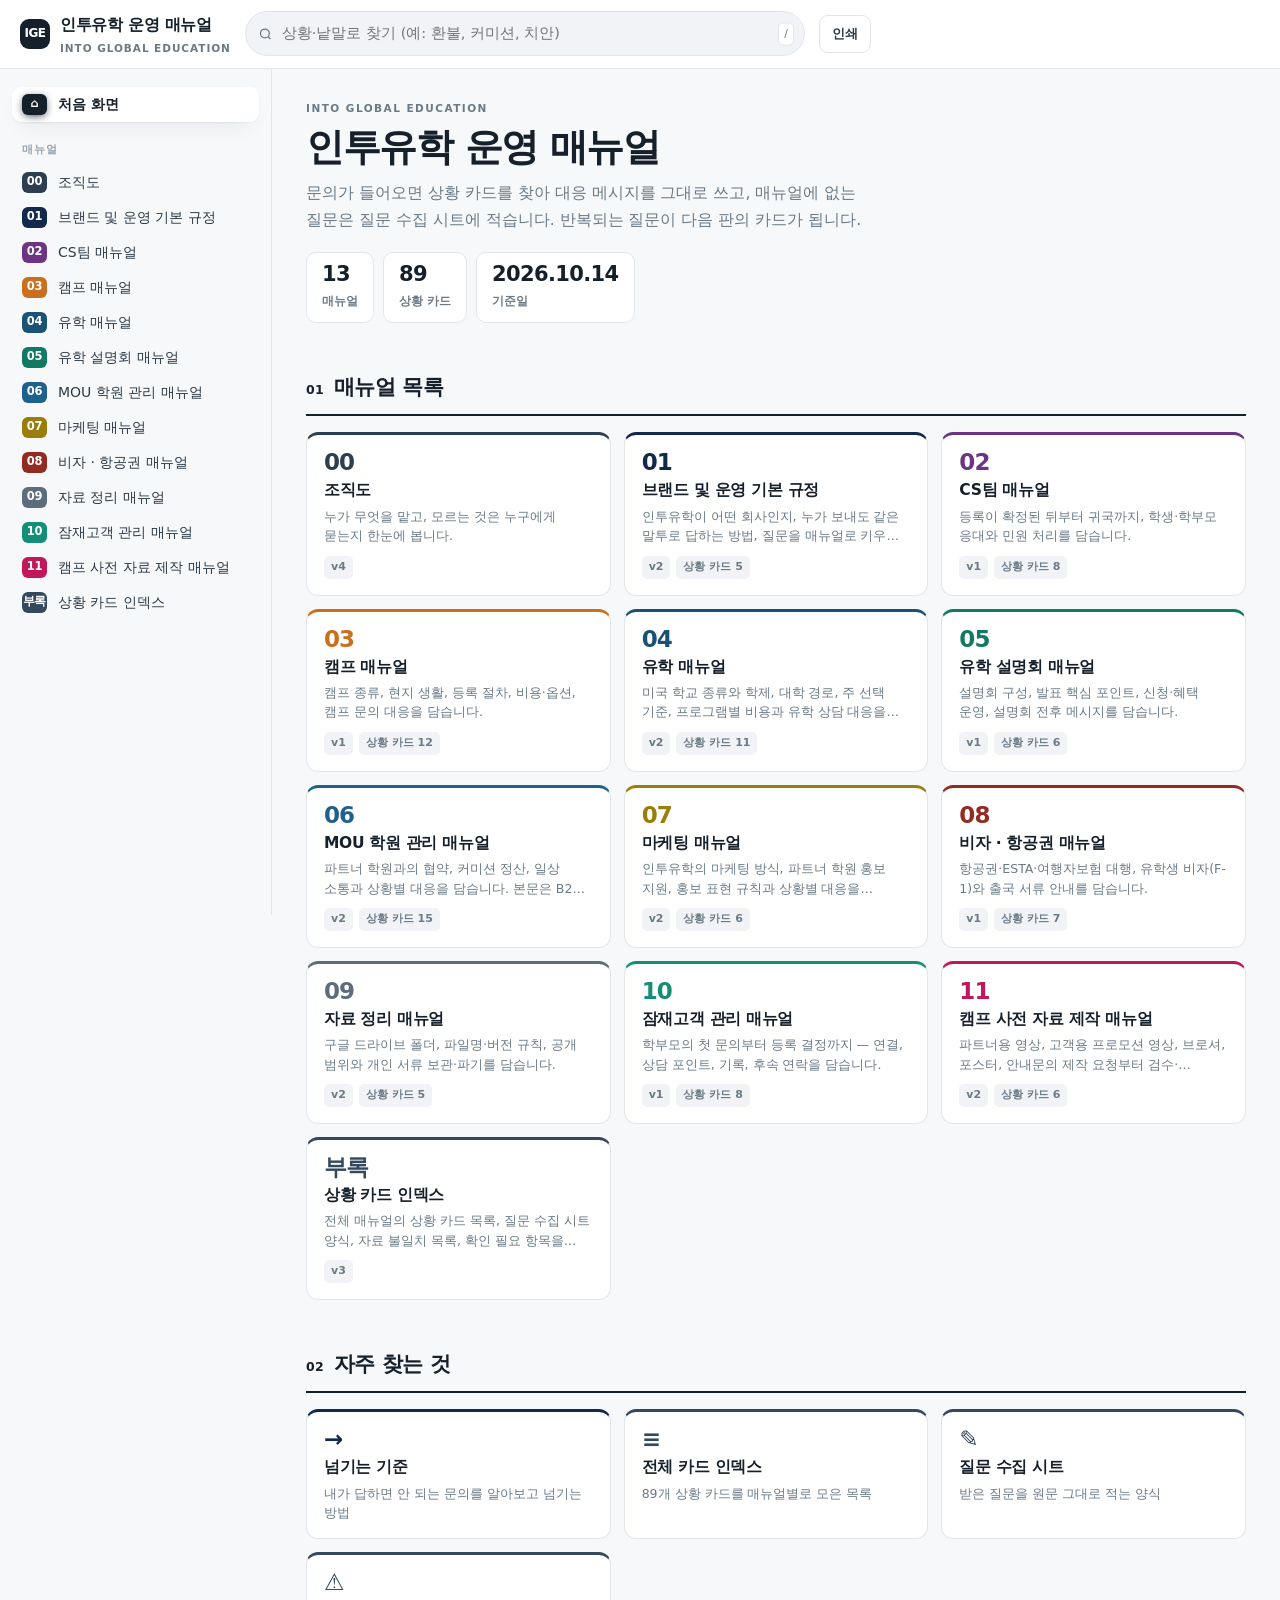
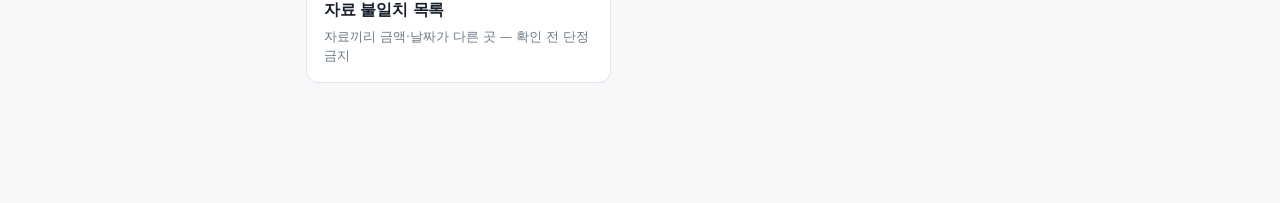
==== source/manual.html @ ccfecad9 "인투유학 매뉴얼 홈페이지 구성 - 매뉴얼 원본(13종, 상황 카드 89개)을 index.html + assets로 분리 - 로고(남색·하늘색) 브랜딩: 상단 바, 첫 화면 배너, " ====
<!doctype html>
<html lang="ko"><head>
<meta charset="utf-8">
<meta name="viewport" content="width=device-width,initial-scale=1">
<title>인투유학 운영 매뉴얼</title>
<meta name="description" content="인투유학 내부 운영 매뉴얼 13종 · 상황 카드 89개">
<style>*,*::before,*::after{box-sizing:border-box}
:root{
  --ink:#16202b; --body:#2b3a46; --muted:#6a7a87; --line:#e2e6ea; --line2:#eef1f4;
  --bg:#f7f8fa; --panel:#ffffff; --accent:#1F618D; --accent-soft:#eef4f9;
  --shadow:0 1px 2px rgba(22,32,43,.05),0 8px 24px -12px rgba(22,32,43,.18);
  --radius:12px; --nav:272px;
  --sans:"Pretendard","Apple SD Gothic Neo","Malgun Gothic","맑은 고딕",system-ui,-apple-system,"Segoe UI",sans-serif;
}
html{-webkit-text-size-adjust:100%}
body{margin:0;font-family:var(--sans);background:var(--bg);color:var(--body);
  font-size:15.5px;line-height:1.72;word-break:keep-all;overflow-wrap:break-word;
  -webkit-font-smoothing:antialiased}
a{color:inherit}

/* ── 상단 바 ───────────────────────────── */
.top{position:sticky;top:0;z-index:60;display:flex;align-items:center;gap:14px;
  padding:11px 20px;background:rgba(255,255,255,.92);backdrop-filter:blur(10px);
  border-bottom:1px solid var(--line)}
.brand{display:flex;align-items:center;gap:10px;font-weight:800;color:var(--ink);
  letter-spacing:-.02em;text-decoration:none;white-space:nowrap;font-size:16px}
.brand small{display:block;font-size:10.5px;font-weight:600;color:var(--muted);letter-spacing:.09em}
.brand .bmark{width:30px;height:30px;border-radius:9px;background:#16202b;color:#fff;
  display:grid;place-items:center;font-size:12px;font-weight:800;letter-spacing:-.04em;flex:none}
.search{flex:1;max-width:560px;position:relative}
.search input{width:100%;padding:9px 14px 9px 36px;border:1px solid var(--line);border-radius:999px;
  background:#f1f3f6;font:inherit;font-size:14.5px;color:var(--ink);outline:none}
.search input:focus{border-color:var(--accent);background:#fff;box-shadow:0 0 0 3px var(--accent-soft)}
.search svg{position:absolute;left:13px;top:50%;transform:translateY(-50%);width:15px;height:15px;
  stroke:var(--muted);fill:none;stroke-width:2}
.search kbd{position:absolute;right:11px;top:50%;transform:translateY(-50%);font:inherit;font-size:11px;
  color:var(--muted);border:1px solid var(--line);border-radius:5px;padding:1px 5px;background:#fff}
.tbtn{border:1px solid var(--line);background:#fff;border-radius:9px;padding:7px 12px;font:inherit;
  font-size:13px;font-weight:600;color:var(--body);cursor:pointer;white-space:nowrap}
.tbtn:hover{border-color:var(--accent);color:var(--accent)}
.menu-btn{display:none}

/* ── 사이드 ───────────────────────────── */
.wrap{display:flex;align-items:flex-start}
.side{position:sticky;top:54px;width:var(--nav);flex:none;height:calc(100vh - 54px);
  overflow-y:auto;padding:18px 12px 60px;border-right:1px solid var(--line);background:var(--bg)}
.side h4{margin:18px 10px 7px;font-size:10.5px;font-weight:800;letter-spacing:.1em;color:#97a4ae}
.nav-i{display:flex;gap:11px;align-items:center;padding:7px 10px;border-radius:9px;text-decoration:none;
  color:var(--body);font-size:14px;cursor:pointer;line-height:1.35}
.nav-i:hover{background:#eceff3}
.nav-i.on{background:var(--panel);box-shadow:var(--shadow);font-weight:700;color:var(--ink)}
.nav-i .n{font-size:11.5px;font-weight:800;color:#fff;background:var(--c,#8795a1);
  min-width:25px;height:21px;border-radius:6px;display:grid;place-items:center;flex:none;letter-spacing:-.02em}
.nav-i.on .n{box-shadow:0 2px 8px -2px var(--c)}
.subnav{display:none;margin:2px 0 8px 36px;padding-left:11px;border-left:1.5px solid var(--line)}
.subnav.open{display:block}
.subnav a{display:block;padding:4px 8px;font-size:13px;color:var(--muted);text-decoration:none;
  border-radius:6px;line-height:1.4}
.subnav a:hover{color:var(--ink);background:#eceff3}

/* ── 본문 ───────────────────────────── */
main{flex:1;min-width:0;padding:30px 30px 120px;max-width:1000px;margin:0 auto}
.pane{display:none}.pane.on{display:block}
.cover{background:var(--panel);border-radius:var(--radius);box-shadow:var(--shadow);
  padding:30px 32px;margin-bottom:28px;border-top:4px solid var(--c)}
.cover .eyebrow{font-size:10.5px;font-weight:800;letter-spacing:.14em;color:var(--muted);margin-bottom:12px}
.cover .num{font-size:clamp(46px,8vw,70px);font-weight:900;line-height:.92;color:var(--c);letter-spacing:-.045em}
.cover h1{margin:4px 0 8px;font-size:clamp(23px,4vw,31px);font-weight:800;color:var(--ink);letter-spacing:-.025em;line-height:1.25}
.cover .sub{color:var(--muted);font-size:15px;margin:0 0 18px;max-width:62ch}
.meta{display:grid;grid-template-columns:repeat(auto-fit,minmax(215px,1fr));gap:0;background:var(--panel);
  border:1px solid var(--line2);border-radius:10px;overflow:hidden;margin:0}
.meta div{padding:9px 13px;border-right:1px solid var(--line2);border-bottom:1px solid var(--line2)}
.meta dt{font-size:10.5px;font-weight:700;color:var(--muted);letter-spacing:.03em}
.meta dd{margin:1px 0 0;font-size:13.5px;color:var(--ink);font-weight:600;line-height:1.5}

h2.sec{margin:46px 0 16px;padding-bottom:9px;font-size:21px;font-weight:800;color:var(--ink);
  letter-spacing:-.022em;border-bottom:2.5px solid var(--c);scroll-margin-top:72px;display:flex;
  align-items:baseline;gap:10px}
h2.sec .sn{font-size:12.5px;font-weight:800;color:var(--c);letter-spacing:.02em}
h3{margin:28px 0 10px;font-size:16.5px;font-weight:700;color:var(--ink);letter-spacing:-.015em;
  padding-left:11px;border-left:3.5px solid var(--c);line-height:1.45}
.lead{color:var(--muted);margin:-6px 0 16px;font-size:14.5px}
p{margin:0 0 12px}
.muted{color:var(--muted);font-size:14px}
ul.bl{margin:0 0 14px;padding:0;list-style:none}
ul.bl li{position:relative;padding-left:16px;margin-bottom:5px}
ul.bl li::before{content:"";position:absolute;left:3px;top:.68em;width:4px;height:4px;border-radius:50%;background:var(--c);opacity:.6}

/* 표 */
.tw{margin:0 0 20px;border:1px solid var(--line);border-radius:10px;overflow:hidden;background:var(--panel)}
.tscroll{overflow-x:auto}
table{width:100%;border-collapse:collapse;font-size:14px}
th{background:var(--c);color:#fff;text-align:left;font-weight:700;padding:10px 13px;font-size:13px;
  letter-spacing:.01em;vertical-align:top}
td{padding:9px 13px;border-top:1px solid var(--line2);vertical-align:top;line-height:1.6}
tbody tr:nth-child(even) td{background:#fafbfc}
td.k{background:var(--ksoft);font-weight:700;color:var(--ink);white-space:nowrap}
.kv td.k{width:28%;min-width:120px;white-space:normal}
td ul.bl{margin:0}
td p:last-child{margin-bottom:0}

/* 노트 */
.note{display:flex;gap:0;margin:0 0 20px;border-radius:10px;overflow:hidden;background:var(--nb);
  border-left:4px solid var(--nc)}
.note .inner{padding:13px 17px;flex:1;min-width:0}
.note .nt{font-weight:800;color:var(--nc);font-size:13.5px;margin-bottom:5px;letter-spacing:-.01em}
.note p:last-child,.note ul:last-child{margin-bottom:0}
.note ul.bl li::before{background:var(--nc)}

/* 흐름 */
.flow{display:flex;flex-wrap:wrap;gap:8px;margin:0 0 22px;align-items:stretch}
.flow .st{flex:1 1 150px;min-width:132px;background:var(--panel);border:1px solid var(--line);
  border-bottom:3px solid var(--c);border-radius:10px;padding:11px 13px}
.flow .st b{display:block;font-size:10px;font-weight:800;letter-spacing:.1em;color:var(--c);margin-bottom:3px}
.flow .st span{font-size:13.5px;font-weight:600;color:var(--ink);line-height:1.45}
.flow .ar{display:grid;place-items:center;color:var(--c);opacity:.45;font-size:13px;flex:0 0 8px}

/* 카드 */
.card{background:var(--panel);border:1px solid var(--line);border-radius:12px;overflow:hidden;
  margin:0 0 18px;box-shadow:var(--shadow);scroll-margin-top:72px}
.card>.ch{background:var(--c);color:#fff;padding:11px 17px;display:flex;align-items:center;gap:12px;flex-wrap:wrap}
.card>.ch .code{font-size:11.5px;font-weight:800;letter-spacing:.06em;background:rgba(255,255,255,.2);
  padding:3px 8px;border-radius:6px;flex:none}
.card>.ch .ct{font-weight:700;font-size:16px;letter-spacing:-.015em;line-height:1.35}
.crow{display:grid;grid-template-columns:138px 1fr;border-top:1px solid var(--line2)}
.crow>.cl{background:var(--ksoft);padding:10px 13px;font-size:12.5px;font-weight:700;color:var(--ink);line-height:1.45}
.crow>.cc{padding:10px 15px;font-size:14px;min-width:0}
.crow>.cc p:last-child{margin-bottom:0}
.msg{background:#f6f8fa;padding:0!important}
.msg .mh{display:flex;align-items:center;justify-content:space-between;gap:10px;padding:8px 15px;
  border-bottom:1px dashed var(--line);font-size:11.5px;font-weight:800;color:var(--c);letter-spacing:.01em}
.msg .mb{padding:13px 16px;font-size:14.5px;line-height:1.78}
.msg .mb p{margin:0 0 3px}
.msg .mb p:empty{height:9px}
.copy{border:1px solid var(--line);background:#fff;border-radius:7px;padding:4px 10px;font:inherit;
  font-size:11.5px;font-weight:700;color:var(--body);cursor:pointer;flex:none;letter-spacing:0}
.copy:hover{border-color:var(--c);color:var(--c)}
.copy.ok{background:#1E8449;border-color:#1E8449;color:#fff}

/* 태그·치환 */
.tg{font-weight:700;padding:1px 6px;border-radius:5px;font-size:.9em;white-space:nowrap;display:inline-block;line-height:1.5}
.tg-chk{color:#9d2e23;background:#fdecea}.tg-imp{color:#6c3483;background:#f4ecf7}
.tg-sug{color:#17683c;background:#e8f6ee}.tg-est{color:#9a6209;background:#fdf3e3}
.tg-inp{color:#4e5b66;background:#eceff2}
.ph{color:#1F618D;font-weight:700;background:#eaf2f8;padding:0 3px;border-radius:4px}
a.xref{color:var(--c);font-weight:700;text-decoration:none;border-bottom:1.5px solid rgba(0,0,0,.12)}
a.xref:hover{border-bottom-color:currentColor}
figure{margin:0 0 22px;text-align:center}
figure img{max-width:100%;height:auto;border:1px solid var(--line);border-radius:10px;background:#fff}

/* ── 홈 ───────────────────────────── */
.hero{margin-bottom:28px}
.hero .eyebrow{font-size:10.5px;font-weight:800;letter-spacing:.14em;color:var(--muted)}
.hero h1{margin:8px 0 10px;font-size:clamp(26px,5vw,38px);font-weight:900;color:var(--ink);letter-spacing:-.035em;line-height:1.2}
.hero p{color:var(--muted);max-width:60ch;font-size:15.5px}
.stats{display:flex;gap:9px;flex-wrap:wrap;margin:18px 0 0}
.stats div{background:var(--panel);border:1px solid var(--line);border-radius:10px;padding:9px 15px}
.stats b{display:block;font-size:21px;font-weight:800;color:var(--ink);letter-spacing:-.03em;line-height:1.2}
.stats span{font-size:11.5px;color:var(--muted);font-weight:600}
.grid{display:grid;grid-template-columns:repeat(auto-fill,minmax(248px,1fr));gap:13px;margin-top:10px}
.tile{background:var(--panel);border:1px solid var(--line);border-radius:12px;padding:16px 17px;
  text-decoration:none;display:block;border-top:3px solid var(--c);transition:transform .12s,box-shadow .12s}
.tile:hover{transform:translateY(-2px);box-shadow:var(--shadow)}
.tile .tn{font-size:23px;font-weight:900;color:var(--c);letter-spacing:-.04em;line-height:1}
.tile h3{margin:5px 0 5px;padding:0;border:0;font-size:15.5px;font-weight:700;color:var(--ink);letter-spacing:-.02em}
.tile p{font-size:12.5px;color:var(--muted);margin:0;line-height:1.55;
  display:-webkit-box;-webkit-line-clamp:2;-webkit-box-orient:vertical;overflow:hidden}
.tile .tf{margin-top:10px;display:flex;gap:6px;flex-wrap:wrap;font-size:11px;font-weight:700;color:var(--muted)}
.tile .tf span{background:#f1f3f6;border-radius:5px;padding:2px 7px}

/* ── 검색 ───────────────────────────── */
.sr{position:fixed;inset:54px 0 0;background:rgba(247,248,250,.97);backdrop-filter:blur(6px);
  z-index:55;overflow-y:auto;padding:22px 20px 80px;display:none}
.sr.on{display:block}
.sr .in{max-width:860px;margin:0 auto}
.sr .cnt{font-size:12.5px;color:var(--muted);margin-bottom:12px;font-weight:600}
.hit{display:block;background:var(--panel);border:1px solid var(--line);border-left:4px solid var(--c);
  border-radius:10px;padding:12px 16px;margin-bottom:9px;text-decoration:none;cursor:pointer}
.hit:hover{box-shadow:var(--shadow)}
.hit .hm{font-size:11px;font-weight:800;color:var(--c);letter-spacing:.03em}
.hit .ht{font-size:15.5px;font-weight:700;color:var(--ink);margin:2px 0 3px;letter-spacing:-.015em}
.hit .hs{font-size:13px;color:var(--muted);display:-webkit-box;-webkit-line-clamp:2;
  -webkit-box-orient:vertical;overflow:hidden;line-height:1.55}
.hit mark{background:#fff3b8;color:inherit;border-radius:3px;padding:0 1px}
.empty{text-align:center;padding:50px 20px;color:var(--muted)}

/* 맨 위로 */
.up{position:fixed;right:20px;bottom:20px;width:42px;height:42px;border-radius:50%;background:var(--panel);
  border:1px solid var(--line);box-shadow:var(--shadow);cursor:pointer;display:none;place-items:center;
  z-index:50;color:var(--body);font-size:16px}
.up.on{display:grid}

@media(max-width:900px){
  .menu-btn{display:inline-flex;align-items:center}
  .side{position:fixed;top:54px;left:0;bottom:0;height:auto;z-index:58;transform:translateX(-100%);
    transition:transform .2s;background:var(--panel);box-shadow:0 0 50px rgba(0,0,0,.14);width:280px}
  .side.open{transform:none}
  main{padding:20px 16px 90px}
  .cover{padding:22px 19px}
  .crow{grid-template-columns:1fr}
  .crow>.cl{background:var(--ksoft);padding:7px 15px;font-size:11.5px}
  .brand .btxt{display:none}
  .search kbd{display:none}
  .scrim{position:fixed;inset:54px 0 0;background:rgba(10,15,20,.3);z-index:57;display:none}
  .scrim.on{display:block}
}
@media print{
  .top,.side,.up,.sr,.copy,.scrim,.noprint{display:none!important}
  body{background:#fff;font-size:10.2pt}
  main{padding:0;max-width:none}
  .pane{display:none!important}.pane.on{display:block!important}
  body.printall .pane{display:block!important;break-before:page}
  body.printall #home{display:none!important}
  .tw,.note,.cover,.tile{box-shadow:none;break-inside:avoid}
  .card{box-shadow:none;break-inside:auto}
  .crow,.msg .mb{break-inside:avoid}
  .card>.ch{break-after:avoid}
  h2.sec{break-after:avoid;margin-top:26px}
  h3{break-after:avoid}
  .flow .st{break-inside:avoid}
  .flow .ar{display:none}
  a.xref{border:0;color:inherit}
  @page{margin:14mm}
}
</style>
</head><body>
<header class="top">
  <button class="tbtn menu-btn" type="button" aria-label="메뉴">☰</button>
  <a class="brand" href="#/home" data-go="home"><span class="bmark">IGE</span>
    <span class="btxt">인투유학 운영 매뉴얼<small>INTO GLOBAL EDUCATION</small></span></a>
  <div class="search">
    <svg viewBox="0 0 24 24"><circle cx="11" cy="11" r="7"/><path d="M20 20l-3.5-3.5"/></svg>
    <input id="q" type="search" placeholder="상황·낱말로 찾기 (예: 환불, 커미션, 치안)" autocomplete="off">
    <kbd>/</kbd>
  </div>
  <button class="tbtn" id="print" type="button">인쇄</button>
</header>
<div class="scrim"></div>
<div class="wrap">
  <nav class="side">
    <a class="nav-i" data-go="home" style="--c:#16202b"><span class="n">⌂</span><span>처음 화면</span></a>
    <h4>매뉴얼</h4>
    <a class="nav-i" data-go="m00" style="--c:#2C3E50"><span class="n">00</span><span>조직도</span></a><div class="subnav" data-of="m00"><a href="#/m00--m00-s0">한눈에 보기</a><a href="#/m00--m00-s1">내부 조직도</a><a href="#/m00--m00-s2">역할과 현재 담당자</a><a href="#/m00--m00-s3">현지 팀이 맡는 프로그램</a><a href="#/m00--m00-s4">외부 협력 구조</a><a href="#/m00--m00-s5">누구에게 묻나</a><a href="#/m00--m00-s6">신입 첫 주 읽기 순서</a><a href="#/m00--m00-s7">조직도 관리 규칙</a><a href="#/m00--m00-s8">확인 필요 항목 (담당자 질문지)</a><a href="#/m00--m00-s9">변경 이력</a></div><a class="nav-i" data-go="m01" style="--c:#13294B"><span class="n">01</span><span>브랜드 및 운영 기본 규정</span></a><div class="subnav" data-of="m01"><a href="#/m01--m01-s0">한눈에 보기</a><a href="#/m01--m01-s1">인투유학 소개</a><a href="#/m01--m01-s2">메시지 공통 규칙</a><a href="#/m01--m01-s3">넘기는 기준</a><a href="#/m01--m01-s4">질문 수집 → 매뉴얼 만들기</a><a href="#/m01--m01-s5">매뉴얼 체계와 관리 규칙</a><a href="#/m01--m01-s6">상황 카드 읽는 법</a><a href="#/m01--m01-s7">상황별 대응 카드</a><a href="#/m01--m01-s8">보내기 전 5초 점검</a><a href="#/m01--m01-s9">확인 필요 항목 (담당자 질문지)</a><a href="#/m01--m01-s10">변경 이력</a></div><a class="nav-i" data-go="m02" style="--c:#6C3483"><span class="n">02</span><span>CS팀 매뉴얼</span></a><div class="subnav" data-of="m02"><a href="#/m02--m02-s0">한눈에 보기</a><a href="#/m02--m02-s1">응대 기본 태도</a><a href="#/m02--m02-s2">단계별 CS 업무</a><a href="#/m02--m02-s3">민원 처리 흐름</a><a href="#/m02--m02-s4">상황별 대응 카드</a><a href="#/m02--m02-s5">확인 필요 항목 (담당자 질문지)</a><a href="#/m02--m02-s6">변경 이력</a></div><a class="nav-i" data-go="m03" style="--c:#CA6F1E"><span class="n">03</span><span>캠프 매뉴얼</span></a><div class="subnav" data-of="m03"><a href="#/m03--m03-s0">한눈에 보기</a><a href="#/m03--m03-s1">캠프 종류</a><a href="#/m03--m03-s2">미국 현지 캠프 생활</a><a href="#/m03--m03-s3">등록 절차</a><a href="#/m03--m03-s4">비용 · 옵션 기준표</a><a href="#/m03--m03-s5">상황별 대응 카드</a><a href="#/m03--m03-s6">안내 전 점검</a><a href="#/m03--m03-s7">확인 필요 항목 (담당자 질문지)</a><a href="#/m03--m03-s8">변경 이력</a></div><a class="nav-i" data-go="m04" style="--c:#1A5276"><span class="n">04</span><span>유학 매뉴얼</span></a><div class="subnav" data-of="m04"><a href="#/m04--m04-s0">한눈에 보기</a><a href="#/m04--m04-s1">미국 학교 기본 개념</a><a href="#/m04--m04-s2">주(州) 선택 기준</a><a href="#/m04--m04-s3">프로그램별 안내</a><a href="#/m04--m04-s4">현지 생활 · 관리</a><a href="#/m04--m04-s5">상황별 대응 카드</a><a href="#/m04--m04-s6">확인 필요 항목 (담당자 질문지)</a><a href="#/m04--m04-s7">변경 이력</a></div><a class="nav-i" data-go="m05" style="--c:#117A65"><span class="n">05</span><span>유학 설명회 매뉴얼</span></a><div class="subnav" data-of="m05"><a href="#/m05--m05-s0">한눈에 보기</a><a href="#/m05--m05-s1">설명회 종류</a><a href="#/m05--m05-s2">진행 구성 (세미나 브로슈어 목차 기준)</a><a href="#/m05--m05-s3">발표 핵심 포인트</a><a href="#/m05--m05-s4">신청 · 혜택 운영</a><a href="#/m05--m05-s5">설명회 준비 체크리스트</a><a href="#/m05--m05-s6">상황별 대응 카드</a><a href="#/m05--m05-s7">확인 필요 항목 (담당자 질문지)</a><a href="#/m05--m05-s8">변경 이력</a></div><a class="nav-i" data-go="m06" style="--c:#1F618D"><span class="n">06</span><span>MOU 학원 관리 매뉴얼</span></a><div class="subnav" data-of="m06"><a href="#/m06--m06-s0">한눈에 보기</a><a href="#/m06--m06-s1">MOU 파트너 제도</a><a href="#/m06--m06-s2">협약 유형과 체결</a><a href="#/m06--m06-s3">온보딩</a><a href="#/m06--m06-s4">일상 운영 · 소통</a><a href="#/m06--m06-s5">학생 연계</a><a href="#/m06--m06-s6">커미션 기준과 정산</a><a href="#/m06--m06-s7">실적 확인과 이의 제기</a><a href="#/m06--m06-s8">문제 상황 · 독점권 · 해지</a><a href="#/m06--m06-s9">상황별 대응 카드</a><a href="#/m06--m06-s10">부록</a><a href="#/m06--m06-s11">확인 필요 항목 (담당자 질문지)</a><a href="#/m06--m06-s12">변경 이력</a></div><a class="nav-i" data-go="m07" style="--c:#9A7D0A"><span class="n">07</span><span>마케팅 매뉴얼</span></a><div class="subnav" data-of="m07"><a href="#/m07--m07-s0">한눈에 보기</a><a href="#/m07--m07-s1">마케팅 운영 현황</a><a href="#/m07--m07-s2">파트너 학원 공동 마케팅</a><a href="#/m07--m07-s3">홍보 표현 규칙</a><a href="#/m07--m07-s4">후기 · 사진 · 영상</a><a href="#/m07--m07-s5">성과 기록</a><a href="#/m07--m07-s6">상황별 대응 카드</a><a href="#/m07--m07-s7">확인 필요 항목 (담당자 질문지)</a><a href="#/m07--m07-s8">변경 이력</a></div><a class="nav-i" data-go="m08" style="--c:#922B21"><span class="n">08</span><span>비자 · 항공권 매뉴얼</span></a><div class="subnav" data-of="m08"><a href="#/m08--m08-s0">한눈에 보기</a><a href="#/m08--m08-s1">대행 상품과 요금</a><a href="#/m08--m08-s2">용어 정리</a><a href="#/m08--m08-s3">유학생 비자 (F-1)</a><a href="#/m08--m08-s4">부모 동반 참가자 준비</a><a href="#/m08--m08-s5">상황별 대응 카드</a><a href="#/m08--m08-s6">확인 필요 항목 (담당자 질문지)</a><a href="#/m08--m08-s7">변경 이력</a></div><a class="nav-i" data-go="m09" style="--c:#5D6D7E"><span class="n">09</span><span>자료 정리 매뉴얼</span></a><div class="subnav" data-of="m09"><a href="#/m09--m09-s0">한눈에 보기</a><a href="#/m09--m09-s1">드라이브 폴더</a><a href="#/m09--m09-s2">파일명 · 버전 규칙</a><a href="#/m09--m09-s3">공개 범위와 보관</a><a href="#/m09--m09-s4">상황별 대응 카드</a><a href="#/m09--m09-s5">확인 필요 항목 (담당자 질문지)</a><a href="#/m09--m09-s6">변경 이력</a></div><a class="nav-i" data-go="m10" style="--c:#148F77"><span class="n">10</span><span>잠재고객 관리 매뉴얼</span></a><div class="subnav" data-of="m10"><a href="#/m10--m10-s0">한눈에 보기</a><a href="#/m10--m10-s1">문의가 들어오는 길</a><a href="#/m10--m10-s2">첫 응대 원칙</a><a href="#/m10--m10-s3">상담에서 확인할 것 · 말하기 포인트</a><a href="#/m10--m10-s4">잠재고객 기록</a><a href="#/m10--m10-s5">상황별 대응 카드</a><a href="#/m10--m10-s6">확인 필요 항목 (담당자 질문지)</a><a href="#/m10--m10-s7">변경 이력</a></div><a class="nav-i" data-go="m11" style="--c:#C2185B"><span class="n">11</span><span>캠프 사전 자료 제작 매뉴얼</span></a><div class="subnav" data-of="m11"><a href="#/m11--m11-s0">한눈에 보기</a><a href="#/m11--m11-s1">영상 구분</a><a href="#/m11--m11-s2">자료별 기준</a><a href="#/m11--m11-s3">영상 제작 기준</a><a href="#/m11--m11-s4">제작 요청서 서식</a><a href="#/m11--m11-s5">모든 캠프 자료의 필수 기재 항목</a><a href="#/m11--m11-s6">교차 검수 체크리스트</a><a href="#/m11--m11-s7">상황별 대응 카드</a><a href="#/m11--m11-s8">확인 필요 항목 (담당자 질문지)</a><a href="#/m11--m11-s9">변경 이력</a></div><a class="nav-i" data-go="apx" style="--c:#34495E"><span class="n">부록</span><span>상황 카드 인덱스</span></a><div class="subnav" data-of="apx"><a href="#/apx--apx-s0">이 문서 사용법</a><a href="#/apx--apx-s1">전체 상황 카드 인덱스</a><a href="#/apx--apx-s2">질문 수집 시트 양식</a><a href="#/apx--apx-s3">자료 불일치 목록</a><a href="#/apx--apx-s4">이번 판에 넣지 않은 내용</a><a href="#/apx--apx-s5">확인 필요 항목 모음</a><a href="#/apx--apx-s6">변경 이력</a></div>
  </nav>
  <main><article class="pane" id="home" style="--c:#16202b;--ksoft:#eef1f4"><div class="hero"><div class="eyebrow">INTO GLOBAL EDUCATION</div><h1>인투유학 운영 매뉴얼</h1><p>문의가 들어오면 상황 카드를 찾아 대응 메시지를 그대로 쓰고, 매뉴얼에 없는 질문은 질문 수집 시트에 적습니다. 반복되는 질문이 다음 판의 카드가 됩니다.</p><div class="stats"><div><b>13</b><span>매뉴얼</span></div><div><b>89</b><span>상황 카드</span></div><div><b>2026.10.14</b><span>기준일</span></div></div></div><h2 class="sec"><span class="sn">01</span>매뉴얼 목록</h2><div class="grid"><a class="tile" data-go="m00" style="--c:#2C3E50"><div class="tn">00</div><h3>조직도</h3><p>누가 무엇을 맡고, 모르는 것은 누구에게 묻는지 한눈에 봅니다.</p><div class="tf"><span>v4</span></div></a><a class="tile" data-go="m01" style="--c:#13294B"><div class="tn">01</div><h3>브랜드 및 운영 기본 규정</h3><p>인투유학이 어떤 회사인지, 누가 보내도 같은 말투로 답하는 방법, 질문을 매뉴얼로 키우는 방법을 담습니다.</p><div class="tf"><span>v2</span><span>상황 카드 5</span></div></a><a class="tile" data-go="m02" style="--c:#6C3483"><div class="tn">02</div><h3>CS팀 매뉴얼</h3><p>등록이 확정된 뒤부터 귀국까지, 학생·학부모 응대와 민원 처리를 담습니다.</p><div class="tf"><span>v1</span><span>상황 카드 8</span></div></a><a class="tile" data-go="m03" style="--c:#CA6F1E"><div class="tn">03</div><h3>캠프 매뉴얼</h3><p>캠프 종류, 현지 생활, 등록 절차, 비용·옵션, 캠프 문의 대응을 담습니다.</p><div class="tf"><span>v1</span><span>상황 카드 12</span></div></a><a class="tile" data-go="m04" style="--c:#1A5276"><div class="tn">04</div><h3>유학 매뉴얼</h3><p>미국 학교 종류와 학제, 대학 경로, 주 선택 기준, 프로그램별 비용과 유학 상담 대응을 담습니다.</p><div class="tf"><span>v2</span><span>상황 카드 11</span></div></a><a class="tile" data-go="m05" style="--c:#117A65"><div class="tn">05</div><h3>유학 설명회 매뉴얼</h3><p>설명회 구성, 발표 핵심 포인트, 신청·혜택 운영, 설명회 전후 메시지를 담습니다.</p><div class="tf"><span>v1</span><span>상황 카드 6</span></div></a><a class="tile" data-go="m06" style="--c:#1F618D"><div class="tn">06</div><h3>MOU 학원 관리 매뉴얼</h3><p>파트너 학원과의 협약, 커미션 정산, 일상 소통과 상황별 대응을 담습니다. 본문은 B2B 학원 업무협약서를 근거로 합니다.</p><div class="tf"><span>v2</span><span>상황 카드 15</span></div></a><a class="tile" data-go="m07" style="--c:#9A7D0A"><div class="tn">07</div><h3>마케팅 매뉴얼</h3><p>인투유학의 마케팅 방식, 파트너 학원 홍보 지원, 홍보 표현 규칙과 상황별 대응을 담습니다.</p><div class="tf"><span>v2</span><span>상황 카드 6</span></div></a><a class="tile" data-go="m08" style="--c:#922B21"><div class="tn">08</div><h3>비자 · 항공권 매뉴얼</h3><p>항공권·ESTA·여행자보험 대행, 유학생 비자(F-1)와 출국 서류 안내를 담습니다.</p><div class="tf"><span>v1</span><span>상황 카드 7</span></div></a><a class="tile" data-go="m09" style="--c:#5D6D7E"><div class="tn">09</div><h3>자료 정리 매뉴얼</h3><p>구글 드라이브 폴더, 파일명·버전 규칙, 공개 범위와 개인 서류 보관·파기를 담습니다.</p><div class="tf"><span>v2</span><span>상황 카드 5</span></div></a><a class="tile" data-go="m10" style="--c:#148F77"><div class="tn">10</div><h3>잠재고객 관리 매뉴얼</h3><p>학부모의 첫 문의부터 등록 결정까지 — 연결, 상담 포인트, 기록, 후속 연락을 담습니다.</p><div class="tf"><span>v1</span><span>상황 카드 8</span></div></a><a class="tile" data-go="m11" style="--c:#C2185B"><div class="tn">11</div><h3>캠프 사전 자료 제작 매뉴얼</h3><p>파트너용 영상, 고객용 프로모션 영상, 브로셔, 포스터, 안내문의 제작 요청부터 검수·배포까지의 기준을 담습니다.</p><div class="tf"><span>v2</span><span>상황 카드 6</span></div></a><a class="tile" data-go="apx" style="--c:#34495E"><div class="tn">부록</div><h3>상황 카드 인덱스</h3><p>전체 매뉴얼의 상황 카드 목록, 질문 수집 시트 양식, 자료 불일치 목록, 확인 필요 항목을 한곳에 모았습니다.</p><div class="tf"><span>v3</span></div></a></div><h2 class="sec"><span class="sn">02</span>자주 찾는 것</h2><div class="grid"><a class="tile" data-go="m01" data-anchor="m01-s3" style="--c:#13294B"><div class="tn">→</div><h3>넘기는 기준</h3><p>내가 답하면 안 되는 문의를 알아보고 넘기는 방법</p></a><a class="tile" data-go="apx" data-anchor="apx-s1" style="--c:#34495E"><div class="tn">≡</div><h3>전체 카드 인덱스</h3><p>89개 상황 카드를 매뉴얼별로 모은 목록</p></a><a class="tile" data-go="apx" data-anchor="apx-s2" style="--c:#34495E"><div class="tn">✎</div><h3>질문 수집 시트</h3><p>받은 질문을 원문 그대로 적는 양식</p></a><a class="tile" data-go="apx" data-anchor="apx-s3" style="--c:#34495E"><div class="tn">⚠</div><h3>자료 불일치 목록</h3><p>자료끼리 금액·날짜가 다른 곳 — 확인 전 단정 금지</p></a></div></article><article class="pane" id="m00" style="--c:#2C3E50;--ksoft:#EAECEE"><div class="cover"><div class="eyebrow">INTO GLOBAL EDUCATION · 인투유학 운영 매뉴얼</div><div class="num">00</div><h1>조직도</h1><p class="sub">누가 무엇을 맡고, 모르는 것은 누구에게 묻는지 한눈에 봅니다.</p><dl class="meta"><div><dt>매뉴얼</dt><dd>00  조직도</dd></div><div><dt>버전</dt><dd>v3  ·  2026.10.13</dd></div><div><dt>관리 · 업로드</dt><dd>행정팀</dd></div><div><dt>작성 담당</dt><dd>행정팀</dd></div><div><dt>모를 때 묻는 곳</dt><dd>행정팀장 → 대표</dd></div><div><dt>관련 매뉴얼</dt><dd>01 기본 규정 · 06 MOU 학원 관리 · 전체 매뉴얼</dd></div><div><dt>근거 자료</dt><dd>내부 확인 내용(2026.10), 미국 본부장 안내 메시지, B2B 학원 업무협약서, 구글 드라이브 캠프 자료</dd></div></dl></div><section><h2 class="sec" id="m00-s0"><span class="sn">01</span>한눈에 보기</h2><p>인투유학은 <strong>대표</strong> 아래 <strong>행정팀</strong>과 네 곳의 현지 팀(<strong>미국 · 필리핀 · 치앙마이 · 말레이시아</strong>)으로 움직입니다. 행정팀은 회사 안쪽 일을 전부 맡고, 현지 팀은 각 나라에서 학생과 학부모를 실제로 받고 만납니다. <strong>MOU 학원</strong>은 학생을 데려오는 바깥 파트너이고, 관리 창구는 행정팀입니다.</p><div class="note" style="--nc:#2C3E50;--nb:#F0F1F3"><div class="inner"><div class="nt"><strong>이 문서를 먼저 읽는 이유</strong></div><p>모든 매뉴얼의 상황 카드에는 사람 이름 대신 <strong>역할명</strong>(대표, 행정팀장, 미국 본부장 등)만 적혀 있습니다.</p><p>역할과 실제 사람의 연결은 이 조직도에서만 관리합니다. 사람이 바뀌면 이 문서의 3장 표만 고치면 되고, 나머지 매뉴얼은 그대로 씁니다.</p></div></div></section><section><h2 class="sec" id="m00-s1"><span class="sn">02</span>내부 조직도</h2><figure><img alt="조직도 그림" src="[data-uri]"></figure><div class="tw"><div class="tscroll"><table><thead><tr><th>팀</th><th>하는 일</th></tr></thead><tbody><tr><td><p>대표</p></td><td><p>학부모 첫 문의와 상담, 신규 파트너 학원 상담·계약, 돈·계약·분쟁·민원의 최종 판단</p></td></tr><tr><td><p>행정팀</p></td><td><p>① 행정 업무 전반 ② 캠프·유학 콘텐츠 작업(안내 자료, 브로셔, 포스터, 영상) ③ MOU 학원 관리(연락 대응, 자료 공유, 커미션 정산 실무). 자료 정리(구글 드라이브)와 매뉴얼 업로드도 행정팀이 합니다.</p></td></tr><tr><td><p>미국팀</p></td><td><p>미국 캠프와 유학 상담, 미국 현지 운영 총괄. 항공권·ESTA·여행자보험 대행 안내도 합니다.</p></td></tr><tr><td><p>필리핀팀</p></td><td><p><strong>필아메리카존</strong> 운영. 미국 유학을 준비하는 <strong>프렙과정</strong>(6개월)과 필리핀 어학 캠프를 맡습니다. 자세한 내용은 <a class="xref" href="#/m04">04번</a>.</p></td></tr><tr><td><p>치앙마이팀</p></td><td><p>치앙마이 캠프 관리 (부모 동반 영어 캠프)</p></td></tr><tr><td><p>말레이시아팀</p></td><td><p>말레이시아 캠프 관리 (INTI 대학 어학 캠프)</p></td></tr><tr><td><p>MOU 학원</p></td><td><p>캠프생·유학생 유치. 협약을 맺은 <strong>독립 사업체</strong>이며 인투유학 직원이 아닙니다(협약서 제3조). 조직도에 점선으로 둔 것은 &quot;행정팀이 관리 창구&quot;라는 뜻입니다. 자세한 내용은 <a class="xref" href="#/m06">06번</a>.</p></td></tr></tbody></table></div></div></section><section><h2 class="sec" id="m00-s2"><span class="sn">03</span>역할과 현재 담당자</h2><p class="muted">사람이 바뀌면 이 표만 고칩니다. 매뉴얼 카드의 &quot;담당&quot;은 여기 역할명을 가리킵니다.</p><div class="tw"><div class="tscroll"><table><thead><tr><th>역할</th><th>현재 담당</th><th>주요 업무</th><th>맡은 매뉴얼</th></tr></thead><tbody><tr><td><p>대표</p></td><td><p>조건호</p></td><td><p>학부모 첫 문의·상담, 신규 협약 상담·계약, 프로그램별 커미션 안내, 돈·계약·분쟁 최종 판단</p></td><td><p>—</p></td></tr><tr><td><p>행정팀장</p></td><td><p>하영광</p></td><td><p>행정팀 총괄, 직원들의 업무 문의 1차 창구</p></td><td><p>02 · 03 · 04</p></td></tr><tr><td><p>행정 직원</p></td><td><p>하준</p></td><td><p>행정 업무, 캠프·유학 콘텐츠 작업, MOU 학원 대응</p></td><td><p>01 · 05 · 08</p></td></tr><tr><td><p>행정 직원</p></td><td><p>요엘</p></td><td><p>행정 업무, 캠프·유학 콘텐츠 작업, MOU 학원 대응</p></td><td><p>06 · 07 · 09</p></td></tr><tr><td><p>미국 본부장</p></td><td><p>줄리엣</p></td><td><p>미국 캠프·유학 상담, 미국 현지 총괄</p></td><td><p>—</p></td></tr><tr><td><p>필리핀팀 담당</p></td><td><p>드보라</p></td><td><p>필아메리카존 프렙과정 · 필리핀 어학 캠프 운영</p></td><td><p>—</p></td></tr><tr><td><p>치앙마이팀 담당</p></td><td><p><span class="tg tg-chk">[확인 필요]</span></p></td><td><p>치앙마이 캠프 관리</p></td><td><p>—</p></td></tr><tr><td><p>말레이시아팀 담당</p></td><td><p><span class="tg tg-chk">[확인 필요]</span></p></td><td><p>말레이시아 캠프 관리</p></td><td><p>—</p></td></tr></tbody></table></div></div><p class="muted">00 조직도, 10 잠재고객 관리, 11 캠프 사전 자료 제작, 부록(카드 인덱스)은 행정팀이 함께 관리합니다.</p></section><section><h2 class="sec" id="m00-s3"><span class="sn">04</span>현지 팀이 맡는 프로그램</h2><p class="muted">현재 드라이브 자료로 확인된 프로그램입니다. 시즌이 바뀌면 이 표부터 고칩니다.</p><div class="tw"><div class="tscroll"><table><thead><tr><th>팀</th><th>프로그램</th><th>대상 · 기간</th><th>상세</th></tr></thead><tbody><tr><td><p>미국팀</p></td><td><p>스쿨링 캠프, 학부모 동반 가을·겨울 캠프, 비전트립, 조기유학, 블린→텍사스 A&amp;M 대학 유학</p></td><td><p>초5~고2(초4 이하 부모 동반), 4주~</p></td><td><p>03 · 04</p></td></tr><tr><td><p>필리핀팀</p></td><td><p>필아메리카존 <strong>프렙과정</strong> — 미국 유학 준비(토플 집중 → 유학 실전 → 입학 행정)</p></td><td><p>고교 졸업·검정고시·GED 합격자, 6개월, 1월·7월 입소</p></td><td><p>04</p></td></tr><tr><td><p>필리핀팀</p></td><td><p>필리핀 어학 캠프</p></td><td><p>초5~성인, 4주 · 8주</p></td><td><p>03</p></td></tr><tr><td><p>치앙마이팀</p></td><td><p>부모 동반 치앙마이 영어 캠프</p></td><td><p>유치원~초등 자녀 동반 가족, 2027.01.04~01.29, 선착순 5가정</p></td><td><p>03</p></td></tr><tr><td><p>말레이시아팀</p></td><td><p>INTI 대학 어학 캠프</p></td><td><p>중3~대학생, 4주, 선착순 20명</p></td><td><p>03</p></td></tr></tbody></table></div></div><div class="note" style="--nc:#B03A2E;--nb:#F9F1F0"><div class="inner"><div class="nt"><strong>03 캠프 매뉴얼과 맞춰야 합니다</strong></div><p><a class="xref" href="#/m03">03번</a> 캠프 매뉴얼(v1)에는 치앙마이 캠프가 아직 없고, 말레이시아 캠프도 <span class="tg tg-chk">[확인 필요]</span>로만 적혀 있습니다. <a class="xref" href="#/m03">03번</a>을 고칠 때 이 표와 같게 맞춥니다.</p></div></div></section><section><h2 class="sec" id="m00-s4"><span class="sn">05</span>외부 협력 구조</h2><p class="muted">인투유학은 B2B 사업입니다. 현지 유학센터와 국내 학원을 연결시켜 수익을 냅니다.</p><figure><img alt="조직도 그림" src="[data-uri]"></figure><div class="tw"><div class="tscroll"><table><thead><tr><th>관계</th><th>무엇이 오가나</th><th>경로</th><th>관련 매뉴얼</th></tr></thead><tbody><tr><td><p>MOU 학원 → 본사</p></td><td><p>학생 소개</p></td><td><p>구글폼 신청</p></td><td><p>06</p></td></tr><tr><td><p>본사 → MOU 학원</p></td><td><p>프로그램 안내 자료</p></td><td><p>구글 드라이브 공유</p></td><td><p>06 · 09</p></td></tr><tr><td><p>본사 → MOU 학원</p></td><td><p>커미션</p></td><td><p>학원 지정 계좌로 계좌이체</p></td><td><p>06</p></td></tr><tr><td><p>본사 → MOU 학원</p></td><td><p>월말 현황 보고</p></td><td><p>서면 또는 이메일 <span class="tg tg-imp">[개선 필요: 현재 없음]</span></p></td><td><p>06</p></td></tr><tr><td><p>학생·학부모 → 본사</p></td><td><p>첫 문의·상담</p></td><td><p>대표에게 전화·카톡</p></td><td><p>10</p></td></tr><tr><td><p>학생·학부모 → 본사</p></td><td><p>신청, 계약금·잔금</p></td><td><p>구글폼 → 입금</p></td><td><p>03 · 04</p></td></tr><tr><td><p>본사 ↔ 현지 팀</p></td><td><p>학생 인계, 현지 관리 상황</p></td><td><p>미국 · 필리핀 · 치앙마이 · 말레이시아팀</p></td><td><p>03 · 04</p></td></tr></tbody></table></div></div></section><section><h2 class="sec" id="m00-s5"><span class="sn">06</span>누구에게 묻나</h2><div class="flow"><div class="st"><b>STEP 1</b><span><strong>업무 중 모르는 것이 생김</strong></span></div><div class="ar">▶</div><div class="st"><b>STEP 2</b><span><strong>매뉴얼·카드 인덱스 확인</strong></span></div><div class="ar">▶</div><div class="st"><b>STEP 3</b><span><strong>행정팀장에게 문의</strong></span></div><div class="ar">▶</div><div class="st"><b>STEP 4</b><span><strong>대표에게 문의</strong></span></div><div class="ar">▶</div><div class="st"><b>STEP 5</b><span><strong>답을 질문 수집 시트에 기록</strong></span></div></div><div class="tw"><div class="tscroll"><table><thead><tr><th>상황</th><th>누구에게</th></tr></thead><tbody><tr><td><p>학부모 첫 문의</p></td><td><p>대표 (직원이 먼저 받으면 대표에게 연결 — <a class="xref" href="#/m10">10번</a> <a class="xref" href="#/card-LEAD-01">LEAD-01</a>)</p></td></tr><tr><td><p>돈: 커미션, 환불, 할인, 단체 인센티브</p></td><td><p>대표</p></td></tr><tr><td><p>계약: 신규 협약, 독점권, 해지</p></td><td><p>대표</p></td></tr><tr><td><p>사고 · 분쟁 · 민원</p></td><td><p>대표 (현지 사안은 해당 현지 팀과 동시 공유)</p></td></tr><tr><td><p>일정 · 자료 · 절차 문의</p></td><td><p>행정팀이 직접 처리</p></td></tr><tr><td><p>MOU 학원 연락</p></td><td><p>행정팀</p></td></tr><tr><td><p>나라별 현지 사정(수업, 숙소, 안전)</p></td><td><p>해당 현지 팀 → 행정팀 공유</p></td></tr><tr><td><p>판단이 안 설 때</p></td><td><p>행정팀장</p></td></tr></tbody></table></div></div></section><section><h2 class="sec" id="m00-s6"><span class="sn">07</span>신입 첫 주 읽기 순서</h2><div class="flow"><div class="st"><b>STEP 1</b><span><strong>00 조직도</strong></span></div><div class="ar">▶</div><div class="st"><b>STEP 2</b><span><strong>01 기본 규정 (메시지 규칙)</strong></span></div><div class="ar">▶</div><div class="st"><b>STEP 3</b><span><strong>09 자료 정리 (드라이브)</strong></span></div><div class="ar">▶</div><div class="st"><b>STEP 4</b><span><strong>06 MOU 학원 관리</strong></span></div><div class="ar">▶</div><div class="st"><b>STEP 5</b><span><strong>맡은 업무 매뉴얼</strong></span></div></div><p>▼</p><div class="note" style="--nc:#2C3E50;--nb:#F0F1F3"><div class="inner"><div class="nt"><strong>STEP 6</strong></div><p><strong>부록 카드 인덱스</strong></p></div></div><p><a class="xref" href="#/m01">01번</a>의 &quot;메시지 공통 규칙&quot;과 &quot;넘기는 기준&quot;을 읽기 전에는 고객에게 메시지를 보내지 않습니다.</p></section><section><h2 class="sec" id="m00-s7"><span class="sn">08</span>조직도 관리 규칙</h2><ul class="bl"><li>사람이 바뀌면 3장 표를 고치고 버전을 올립니다(v3 → v4). 매뉴얼 카드는 고치지 않습니다.</li><li>팀이 추가되면 2장 도식과 표, 3장 표, 4장 프로그램 표를 함께 고칩니다.</li><li>수정한 파일은 행정팀이 드라이브에 올립니다. 파일명 규칙은 <a class="xref" href="#/m09">09번</a>을 따릅니다.</li><li>연락처처럼 외부에 공개하지 않는 정보는 이 문서에 적지 않습니다 <span class="tg tg-sug">[제안]</span>.</li></ul></section><section><h2 class="sec" id="m00-s8"><span class="sn">09</span>확인 필요 항목 (담당자 질문지)</h2><p class="muted">답이 정해지면 오른쪽 칸에 적고, 본문의 <span class="tg tg-chk">[확인 필요]</span> 표시를 고친 뒤 버전을 올립니다.</p><div class="tw"><div class="tscroll"><table><thead><tr><th>No</th><th>확인할 내용</th><th>답변 · 결정 (날짜 / 결정자)</th></tr></thead><tbody><tr><td><p>1</p></td><td><p>치앙마이팀 담당자는 누구인지</p></td><td>&nbsp;</td></tr><tr><td><p>2</p></td><td><p>말레이시아팀 담당자는 누구인지</p></td><td>&nbsp;</td></tr><tr><td><p>3</p></td><td><p>치앙마이·말레이시아 캠프의 커미션 금액 (협약서 별첨에 말레이시아만 있고 치앙마이는 없음)</p></td><td>&nbsp;</td></tr><tr><td><p>4</p></td><td><p>필아메리카존 프렙과정의 커미션 금액 (협약서 별첨에 없음)</p></td><td>&nbsp;</td></tr><tr><td><p>5</p></td><td><p>행정 직원 두 분의 업무를 나눌지(예: 콘텐츠 작업 / 학원 대응), 지금처럼 함께 맡을지</p></td><td>&nbsp;</td></tr><tr><td><p>6</p></td><td><p>현지 팀이 각 나라에서 쓰는 공식 호칭(본부장 / 팀장 / 담당)을 통일할지</p></td><td>&nbsp;</td></tr></tbody></table></div></div></section><section><h2 class="sec" id="m00-s9"><span class="sn">10</span>변경 이력</h2><div class="tw"><div class="tscroll"><table><thead><tr><th>버전</th><th>날짜</th><th>변경 내용</th></tr></thead><tbody><tr><td><p>v1</p></td><td><p>2026.09.21</p></td><td><p>최초 작성</p></td></tr><tr><td><p>v2</p></td><td><p>2026.09.21</p></td><td><p>대표(조건호)·필리핀팀 담당(드보라) 기재, 미국 현지 가디언 내용 제외</p></td></tr><tr><td><p>v3</p></td><td><p>2026.10.13</p></td><td><p>행정팀 업무에 캠프·유학 콘텐츠 작업과 MOU 학원 관리 추가, MOU 학원을 행정팀 아래 배치, 치앙마이팀·말레이시아팀 추가, 현지 팀 프로그램 표 신설</p></td></tr><tr><td><p>v4</p></td><td><p>2026.10.14</p></td><td><p>필아메리카존 프렙과정 내용 확정(브로슈어 확인), 필리핀팀 업무와 프로그램 표 수정</p></td></tr></tbody></table></div></div></section></article><article class="pane" id="m01" style="--c:#13294B;--ksoft:#E7EAED"><div class="cover"><div class="eyebrow">INTO GLOBAL EDUCATION · 인투유학 운영 매뉴얼</div><div class="num">01</div><h1>브랜드 및 운영 기본 규정</h1><p class="sub">인투유학이 어떤 회사인지, 누가 보내도 같은 말투로 답하는 방법, 질문을 매뉴얼로 키우는 방법을 담습니다.</p><dl class="meta"><div><dt>매뉴얼</dt><dd>01  브랜드 및 운영 기본 규정</dd></div><div><dt>버전</dt><dd>v2  ·  2026.09.21</dd></div><div><dt>관리 · 업로드</dt><dd>행정팀</dd></div><div><dt>작성 담당</dt><dd>하준</dd></div><div><dt>모를 때 묻는 곳</dt><dd>행정팀장 → 대표</dd></div><div><dt>관련 매뉴얼</dt><dd>전체 매뉴얼</dd></div><div><dt>근거 자료</dt><dd>인투유학 브로셔, 세미나 브로슈어, 06 MOU 매뉴얼, 미국 본부장 안내 메시지, 내부 확인 내용</dd></div></dl></div><section><h2 class="sec" id="m01-s0"><span class="sn">01</span>한눈에 보기</h2><div class="tw"><div class="tscroll"><table><thead><tr><th>이 매뉴얼로 해결하는 것</th><th>해당 장</th></tr></thead><tbody><tr><td><p>인투유학을 한 문장으로 설명하기</p></td><td><p>2장</p></td></tr><tr><td><p>누가 보내도 같은 말투·같은 기준으로 답하기</p></td><td><p>3장</p></td></tr><tr><td><p>내가 답하면 안 되는 문의를 알아보고 넘기기</p></td><td><p>4장</p></td></tr><tr><td><p>들어온 질문을 모아 매뉴얼로 키우기</p></td><td><p>5장</p></td></tr><tr><td><p>매뉴얼 번호·버전·카드 코드 규칙</p></td><td><p>6 · 7장</p></td></tr></tbody></table></div></div></section><section><h2 class="sec" id="m01-s1"><span class="sn">02</span>인투유학 소개</h2><h3><strong>한 문장 소개</strong></h3><div class="note" style="--nc:#13294B;--nb:#EEF0F2"><div class="inner"><p>&quot;인투유학은 미국·필리핀·말레이시아 현지 유학센터와 국내 학원을 연결해, 학생들의 캠프와 유학을 관리형으로 운영하는 회사입니다.&quot;</p></div></div><p>인투유학은 <strong>B2B 사업</strong>입니다. 유학센터와 학원을 연결시켜 수익을 내는 구조입니다. 학생 모집은 대표 또는 직원의 방문판매와, 학원이 다른 학원을 소개하는 방식으로 이뤄집니다.</p><h3><strong>브랜드 기본 정보</strong></h3><div class="tw kv"><div class="tscroll"><table><tbody><tr><td class="k"><p><strong>공식 명칭</strong></p></td><td><p><strong>인투유학 — 모든 대외 자료와 메시지에 이 이름으로 통일합니다. &quot;인투유학원&quot;, &quot;INTO유학센터&quot;는 쓰지 않습니다.</strong></p></td></tr><tr><td class="k"><p><strong>영문 표기</strong></p></td><td><p><strong>INTO Global Education — 영문이 꼭 필요한 곳에만 함께 씁니다 </strong><span class="tg tg-sug">[제안]</span></p></td></tr><tr><td class="k"><p><strong>슬로건</strong></p></td><td><p><strong>세계의 장벽을 낮추다</strong></p></td></tr><tr><td class="k"><p><strong>영문 문구</strong></p></td><td><p><strong>More than study abroad · Explore your global future</strong></p></td></tr><tr><td class="k"><p><strong>대표 전화</strong></p></td><td><p><strong>031-334-2414</strong></p></td></tr><tr><td class="k"><p><strong>이메일</strong></p></td><td><p><strong>intoedu0309@gmail.com</strong></p></td></tr><tr><td class="k"><p><strong>웹사이트</strong></p></td><td><p><strong>https://intoabroad.com</strong></p></td></tr><tr><td class="k"><p><strong>카카오톡</strong></p></td><td><p><strong>ID historymaker911 (세미나 브로슈어 기재)</strong></p></td></tr><tr><td class="k"><p><strong>주소</strong></p></td><td><p><strong>사업장 이전 진행 중 </strong><span class="tg tg-chk">[확인 필요: 이전 확정 후 새 주소 기재 · 기존 브로셔의 용인 주소 사용 중지 시점]</span></p></td></tr></tbody></table></div></div><h3><strong>우리가 운영하는 프로그램</strong></h3><div class="tw"><div class="tscroll"><table><thead><tr><th>프로그램</th><th>핵심 내용</th><th>상세</th></tr></thead><tbody><tr><td><p>필리핀 영어 집중 캠프</p></td><td><p>다스마리냐스 어학센터, 초등 5학년부터, 4주·8주, 하루 6시간 원어민 수업</p></td><td><p>03</p></td></tr><tr><td><p>미국 스쿨링 캠프</p></td><td><p>텍사스 사립학교 정규 수업 체험, 4주, 기숙사 생활 훈련</p></td><td><p>03</p></td></tr><tr><td><p>학부모 동반 캠프 · 비전트립</p></td><td><p>가을·겨울 캠프와 가족 동반 비전트립, 부모 아카데미</p></td><td><p>03</p></td></tr><tr><td><p>미국 조기유학</p></td><td><p>텍사스 사립학교(코너스톤) 관리형 보딩</p></td><td><p>04</p></td></tr><tr><td><p>미국 대학 유학</p></td><td><p>블린 커뮤니티 칼리지 → 텍사스 A&amp;M 등 편입</p></td><td><p>04</p></td></tr><tr><td><p>말레이시아 유학</p></td><td><p>INTI·HELP 대학 → 영국·호주 편입 또는 학위</p></td><td><p>04</p></td></tr></tbody></table></div></div></section><section><h2 class="sec" id="m01-s2"><span class="sn">03</span>메시지 공통 규칙</h2><p class="muted">모든 매뉴얼의 대응 메시지는 이 규칙으로 씁니다. 규칙이 바뀌면 이 장만 고칩니다.</p><h3><strong>호칭 · 서명 · 인사</strong></h3><div class="tw kv"><div class="tscroll"><table><tbody><tr><td class="k"><p><strong>파트너 학원</strong></p></td><td><p><strong>&quot;원장님&quot;</strong></p></td></tr><tr><td class="k"><p><strong>학부모</strong></p></td><td><p><strong>&quot;학부모님&quot; (학생 이름을 알면 &quot;</strong><span class="ph">{학생 이름}</span><strong> 학부모님&quot;)</strong></p></td></tr><tr><td class="k"><p><strong>첫 인사</strong></p></td><td><p><strong>&quot;안녕하세요. 인투유학 </strong><span class="ph">{팀명}</span><strong> </strong><span class="ph">{이름}</span><strong>입니다.&quot;</strong></p></td></tr><tr><td class="k"><p><strong>서명</strong></p></td><td><p><strong>메시지 첫 줄에서 소속과 이름을 밝히는 것으로 서명을 대신합니다.</strong></p></td></tr></tbody></table></div></div><h3><strong>회신 시한</strong></h3><ul class="bl"><li><strong>당일 회신</strong>이 원칙입니다. 그날그날 답장하는 것이 가장 좋습니다.</li><li>바로 답하기 어려우면 먼저 1차 회신을 보냅니다: &quot;확인 후 <span class="ph">{시간}</span>까지 답드리겠습니다.&quot; (카드 <a class="xref" href="#/card-BASE-01">BASE-01</a>)</li><li>영업시간과 영업시간 외 대응 <span class="tg tg-chk">[확인 필요]</span></li></ul><h3><strong>말투</strong></h3><ul class="bl"><li>존댓말, 짧은 문장. 한 메시지에 핵심은 하나만 담습니다.</li><li>이모티콘은 최소화합니다. 첫 인사나 마무리에 부드러운 표현(&quot;~&quot;, &quot;^^&quot;)을 한 번 정도 쓰는 것은 괜찮지만, 금액·일정·규정을 말하는 문장에는 쓰지 않습니다.</li><li>가격이나 조건이 여러 개면 목록으로 나눠 씁니다.</li><li>마지막 문장은 상대가 다음에 할 일을 묻는 질문으로 끝냅니다.</li></ul><h3><strong>좋은 메시지의 구조</strong></h3><p>미국 본부장이 실제로 보낸 안내 메시지가 좋은 견본입니다. ① 인사와 소개 → ② 핵심 정보 → ③ 가격·조건은 목록으로 → ④ 선택을 묻는 질문으로 마무리하는 구조입니다.</p><div class="card" id="card-01-2-9"><div class="ch"><span class="code">견본</span><span class="ct">미국 본부장 안내 메시지 (원문)</span></div><div class="crow"><div class="cl">대응 메시지</div><div class="cc msg"><div class="mh"><span>실제 발송 원문 — 구조를 참고</span><button class="copy" type="button">복사</button></div><div class="mb"><p>안녕하세요~ 반갑습니다</p><p>인투유학 미국 본부장 줄리엣이라고 합니다~</p><p></p><p>먼저, 저희는 항공권 및 여행비자, 여행자보험 3개 모두 대행 가능합니다.</p><p></p><p>항공권, 비자, 보험 세 상품 중</p><p>1개 선택시 - 3만원</p><p>2개 선택시 - 5만원</p><p>3개 모두 선택시 - 6만원</p><p></p><p>이렇게 진행을 도와드리고 있어요.</p><p></p><p>항공권만 하실지, 아니면 다른 것도 도와드리면 될지 여쭤봅니다^^</p></div></div></div><div class="crow"><div class="cl">후속 · 기록</div><div class="cc"><p>매뉴얼에서는 &quot;여행비자&quot;를 &quot;ESTA(미국 전자여행허가)&quot;로 바꿔 씁니다. 표기를 다듬은 버전은 <a class="xref" href="#/m08">08번</a> <a class="xref" href="#/card-VISA-01">VISA-01</a> 카드에 있습니다.</p></div></div></div><h3><strong>하면 안 되는 표현</strong></h3><ul class="bl"><li>확정되기 전의 금액·일정·자리를 약속하는 말</li><li>결과를 보장하는 말 — 비자 발급, 합격, 성적, 편입 등 &quot;보장&quot;이라는 표현</li><li>허위·과장 정보 (파트너 학원도 협약서 제5조③에 따라 금지)</li><li>근거 자료 없는 비교 — &quot;다른 곳보다 ○% 싸다&quot;, &quot;미국에만 있는&quot; 같은 표현은 근거 자료를 확인한 뒤에만 씁니다.</li><li>인종·출신·체류 신분 같은 특정 집단을 들어 학교나 지역을 설명하는 말 — 현지 생활은 &quot;현지 학생들과 함께 생활한다&quot;처럼 표현합니다.</li><li>다른 유학원이나 학원을 깎아내리는 말</li></ul><h3><strong>금액 · 일정 안내 원칙</strong></h3><ul class="bl"><li>금액과 일정은 드라이브 &quot;최신 자료&quot; 폴더의 자료로만 안내합니다.</li><li>자료끼리 금액이나 날짜가 다르면 안내를 멈추고 대표에게 확인합니다(카드 <a class="xref" href="#/card-BASE-05">BASE-05</a>). 지금 확인된 불일치 목록은 부록에 모아 두었습니다.</li></ul><h3><strong>사진 · 영상 · 후기</strong></h3><p>학생 사진·영상·후기는 보호자 동의를 받은 것만 씁니다. 미성년자이므로 동의 없이 외부에 올리지 않습니다 <span class="tg tg-imp">[개선 필요: 동의서 양식 마련]</span>.</p></section><section><h2 class="sec" id="m01-s3"><span class="sn">04</span>넘기는 기준</h2><p class="muted">아래 문의는 받은 사람이 직접 결론을 내리지 않고, 1차 회신만 한 뒤 넘깁니다.</p><div class="tw"><div class="tscroll"><table><thead><tr><th>분류</th><th>예시</th><th>누구에게</th></tr></thead><tbody><tr><td><p>학부모 첫 문의</p></td><td><p>캠프·유학 첫 상담</p></td><td><p>대표</p></td></tr><tr><td><p>돈</p></td><td><p>커미션, 환불, 할인, 단체 인센티브</p></td><td><p>대표</p></td></tr><tr><td><p>계약</p></td><td><p>신규 협약, 독점권, 해지</p></td><td><p>대표</p></td></tr><tr><td><p>사고 · 분쟁 · 민원</p></td><td><p>현지 안전 문제, 불만 제기</p></td><td><p>대표 (현지 사안은 해당 현지 팀과 동시 공유)</p></td></tr><tr><td><p>일정 · 자료 · 절차</p></td><td><p>일정표, 안내 자료, 신청 방법</p></td><td><p>행정팀이 직접 처리</p></td></tr><tr><td><p>판단이 안 설 때</p></td><td><p>—</p></td><td><p>행정팀장</p></td></tr></tbody></table></div></div></section><section><h2 class="sec" id="m01-s4"><span class="sn">05</span>질문 수집 → 매뉴얼 만들기</h2><p class="muted">앞으로 오는 모든 질문을 모읍니다. 반복되는 질문이 곧 매뉴얼이 됩니다.</p><div class="flow"><div class="st"><b>STEP 1</b><span><strong>질문을 받음</strong></span></div><div class="ar">▶</div><div class="st"><b>STEP 2</b><span><strong>질문 수집 시트에 원문 그대로 기록</strong></span></div><div class="ar">▶</div><div class="st"><b>STEP 3</b><span><strong>정기적으로 반복 질문 검토</strong></span></div><div class="ar">▶</div><div class="st"><b>STEP 4</b><span><strong>반복된 질문을 상황 카드로 작성</strong></span></div><div class="ar">▶</div><div class="st"><b>STEP 5</b><span><strong>매뉴얼 버전 올림 (v1 → v2)</strong></span></div></div><p>▼</p><div class="note" style="--nc:#FFFFFF;--nb:#FFFFFF"><div class="inner"><div class="nt"><strong>STEP 6</strong></div><p><strong>행정팀이 드라이브에 업로드</strong></p></div></div><h3><strong>기록 규칙</strong></h3><ul class="bl"><li>질문은 <strong>원문 그대로</strong> 적습니다. 요약하지 않습니다. 실제 표현이 상황 카드의 &quot;이런 말이 들어오면&quot;이 되기 때문입니다.</li><li>내가 답한 내용도 함께 적습니다. 좋은 답은 그대로 카드의 대응 메시지가 됩니다.</li><li>같은 질문이 2번 이상 나오면 카드 후보로 표시합니다 <span class="tg tg-sug">[제안: 기준 횟수]</span>.</li><li>검토 주기는 월 1회로 합니다 <span class="tg tg-sug">[제안: 주기]</span>.</li></ul><h3><strong>질문 수집 시트 항목</strong></h3><div class="tw"><div class="tscroll"><table><thead><tr><th>항목</th><th>적는 내용</th></tr></thead><tbody><tr><td><p>날짜</p></td><td><p>질문을 받은 날</p></td></tr><tr><td><p>누가</p></td><td><p>파트너 학원 / 학부모 / 학생 / 기타</p></td></tr><tr><td><p>채널</p></td><td><p>카톡 / 전화 / 설명회 / 방문</p></td></tr><tr><td><p>질문 원문</p></td><td><p>받은 그대로</p></td></tr><tr><td><p>답변 내용</p></td><td><p>실제로 보낸 답</p></td></tr><tr><td><p>답변자</p></td><td><p>역할명</p></td></tr><tr><td><p>관련 매뉴얼</p></td><td><p>00~11 번호</p></td></tr><tr><td><p>반복 횟수</p></td><td><p>같은 질문이 나온 횟수</p></td></tr><tr><td><p>카드화</p></td><td><p>카드 코드 또는 &quot;대기&quot;</p></td></tr></tbody></table></div></div><p class="muted">빈 양식은 부록(카드 인덱스) 문서에 있습니다. 실제 기록은 구글 시트로 드라이브에 두고 함께 쓰는 것을 권합니다 <span class="tg tg-sug">[제안]</span>.</p></section><section><h2 class="sec" id="m01-s5"><span class="sn">06</span>매뉴얼 체계와 관리 규칙</h2><div class="tw"><div class="tscroll"><table><thead><tr><th>번호</th><th>매뉴얼</th><th>다루는 범위</th><th>작성 담당</th></tr></thead><tbody><tr><td><p>00</p></td><td><p>조직도</p></td><td><p>역할·담당자, 외부 협력 구조</p></td><td><p>행정팀</p></td></tr><tr><td><p>01</p></td><td><p>브랜드 및 운영 기본 규정</p></td><td><p>브랜드, 메시지 규칙, 넘기는 기준, 질문 수집</p></td><td><p>하준</p></td></tr><tr><td><p>02</p></td><td><p>CS팀</p></td><td><p>등록 확정 이후 고객 응대, 민원</p></td><td><p>영광</p></td></tr><tr><td><p>03</p></td><td><p>캠프</p></td><td><p>캠프 종류·생활·등록 절차·비용</p></td><td><p>영광</p></td></tr><tr><td><p>04</p></td><td><p>유학</p></td><td><p>학교·학제·대학 경로·유학 비용</p></td><td><p>영광</p></td></tr><tr><td><p>05</p></td><td><p>유학 설명회</p></td><td><p>설명회 구성·말하기 포인트·후속 연락</p></td><td><p>하준</p></td></tr><tr><td><p>06</p></td><td><p>MOU 학원 관리</p></td><td><p>협약·커미션·파트너 학원 대응</p></td><td><p>요엘</p></td></tr><tr><td><p>07</p></td><td><p>마케팅</p></td><td><p>방문판매·홍보물 지원·홍보 표현 규칙</p></td><td><p>요엘</p></td></tr><tr><td><p>08</p></td><td><p>비자 · 항공권</p></td><td><p>항공권·ESTA·보험 대행, 유학 비자</p></td><td><p>하준</p></td></tr><tr><td><p>09</p></td><td><p>자료 정리</p></td><td><p>구글 드라이브, 파일명·버전, 공개 범위</p></td><td><p>요엘</p></td></tr><tr><td><p>10</p></td><td><p>잠재고객 관리</p></td><td><p>첫 문의부터 등록 결정까지</p></td><td><p>행정팀</p></td></tr><tr><td><p>11</p></td><td><p>캠프 사전 자료 제작</p></td><td><p>영상·브로셔·포스터·안내문 제작과 검수</p></td><td><p>행정팀</p></td></tr><tr><td><p>부록</p></td><td><p>상황 카드 인덱스</p></td><td><p>전체 카드 목록, 질문 수집 시트, 확인 필요 모음</p></td><td><p>행정팀</p></td></tr></tbody></table></div></div><ul class="bl"><li>자료를 고치면 버전 번호를 올립니다(v1 → v2). 파일명은 &quot;번호_매뉴얼이름_v번호.docx&quot;입니다.</li><li>매뉴얼 업로드와 관리는 행정팀이 합니다.</li><li>매뉴얼끼리 겹치는 내용은 한 곳에만 쓰고, 다른 곳에서는 &quot;○○번 참조&quot;로 연결합니다.</li></ul></section><section><h2 class="sec" id="m01-s6"><span class="sn">07</span>상황 카드 읽는 법</h2><div class="tw"><div class="tscroll"><table><thead><tr><th>칸</th><th>뜻</th></tr></thead><tbody><tr><td><p>코드</p></td><td><p>매뉴얼 약어 + 번호. 예: <a class="xref" href="#/card-MOU-03">MOU-03</a> = <a class="xref" href="#/m06">06번</a> MOU 매뉴얼의 3번째 카드</p></td></tr><tr><td><p>이런 말이 들어오면</p></td><td><p>실제로 들어오는 문의 표현</p></td></tr><tr><td><p>담당 · 회신</p></td><td><p>누가 답하고 언제까지 답하는지 (역할명은 00 조직도 참조)</p></td></tr><tr><td><p>대응 메시지</p></td><td><p>카톡에 그대로 붙여넣는 원문. <span class="ph">{중괄호}</span>만 실제 내용으로 바꿉니다.</p></td></tr><tr><td><p>하면 안 되는 말</p></td><td><p>그 상황에서 특히 조심할 표현</p></td></tr><tr><td><p>넘기는 기준</p></td><td><p>이 조건이면 직접 답하지 않고 넘깁니다.</p></td></tr><tr><td><p>근거</p></td><td><p>협약서 조항, 브로셔 등 메시지 내용의 출처</p></td></tr><tr><td><p>후속 · 기록</p></td><td><p>보낸 뒤 할 일과 기록 위치</p></td></tr></tbody></table></div></div><p>카드 약어: BASE(01) · CS(02) · CAMP(03) · STU(04) · SEM(05) · MOU(06) · MKT(07) · VISA(08) · DATA(09) · LEAD(10) · MAT(11)</p></section><section><h2 class="sec" id="m01-s7"><span class="sn">08</span>상황별 대응 카드</h2><div class="card" id="card-BASE-01"><div class="ch"><span class="code">BASE-01</span><span class="ct">바로 답하기 어려울 때 (1차 회신)</span></div><div class="crow"><div class="cl">이런 말이 들어오면</div><div class="cc"><p>금액·일정·규정처럼 확인이 필요한 질문, 담당자 확인이 필요한 질문</p></div></div><div class="crow"><div class="cl">담당 · 회신</div><div class="cc"><p>행정팀  ·  당일 회신</p></div></div><div class="crow"><div class="cl">대응 메시지</div><div class="cc msg"><div class="mh"><span>카톡 원문 — 그대로 복사해서 사용</span><button class="copy" type="button">복사</button></div><div class="mb"><p><span class="ph">{원장님/학부모님}</span>, 안녕하세요. 인투유학 <span class="ph">{팀명}</span> <span class="ph">{이름}</span>입니다.</p><p>문의 주신 <span class="ph">{질문 요약}</span> 건은 정확하게 확인한 뒤 안내드리려고 합니다.</p><p><span class="ph">{오늘 ○시}</span>까지 다시 연락드리겠습니다. 조금만 기다려 주세요.</p></div></div></div><div class="crow"><div class="cl">하면 안 되는 말</div><div class="cc"><ul class="bl"><li>&quot;아마 ○○일 거예요&quot; 같은 추측 답변</li><li>지킬 수 없는 회신 시간 약속</li></ul></div></div><div class="crow"><div class="cl">넘기는 기준</div><div class="cc"><p>돈·계약·분쟁 관련이면 대표, 그 외 판단이 안 서면 행정팀장</p></div></div><div class="crow"><div class="cl">후속 · 기록</div><div class="cc"><p>약속한 시간 전에 답을 보냅니다. 질문은 질문 수집 시트에 기록합니다.</p></div></div></div><div class="card" id="card-BASE-02"><div class="ch"><span class="code">BASE-02</span><span class="ct">영업시간 외 문의</span></div><div class="crow"><div class="cl">이런 말이 들어오면</div><div class="cc"><p>늦은 밤·주말에 온 카톡</p></div></div><div class="crow"><div class="cl">담당 · 회신</div><div class="cc"><p>행정팀  ·  다음 영업일 오전 <span class="tg tg-chk">[확인 필요: 영업시간]</span></p></div></div><div class="crow"><div class="cl">대응 메시지</div><div class="cc msg"><div class="mh"><span>카톡 원문 — 그대로 복사해서 사용</span><button class="copy" type="button">복사</button></div><div class="mb"><p><span class="ph">{원장님/학부모님}</span>, 안녕하세요. 인투유학입니다.</p><p>지금은 상담 시간이 아니라 <span class="ph">{다음 영업일}</span> 오전에 확인 후 바로 답드리겠습니다.</p><p>급한 일이시면 이 메시지에 &quot;급함&quot;이라고 남겨 주세요. <span class="tg tg-chk">[확인 필요: 긴급 연락 방식]</span></p></div></div></div><div class="crow"><div class="cl">하면 안 되는 말</div><div class="cc"><ul class="bl"><li>영업시간 외에 즉흥적으로 금액·일정을 확답하는 것</li></ul></div></div><div class="crow"><div class="cl">넘기는 기준</div><div class="cc"><p>돈·계약·분쟁은 대표, 판단이 안 서면 행정팀장</p></div></div><div class="crow"><div class="cl">후속 · 기록</div><div class="cc"><p>다음 영업일 첫 업무로 회신합니다. 현지 학생 안전과 관련된 연락이면 시간과 상관없이 대표와 해당 현지 팀에 바로 공유합니다 <span class="tg tg-sug">[제안]</span>.</p></div></div></div><div class="card" id="card-BASE-03"><div class="ch"><span class="code">BASE-03</span><span class="ct">내 담당이 아닌 문의를 받았을 때</span></div><div class="crow"><div class="cl">이런 말이 들어오면</div><div class="cc"><p>학부모 첫 문의, 커미션·환불·계약 문의가 직원에게 먼저 온 경우</p></div></div><div class="crow"><div class="cl">담당 · 회신</div><div class="cc"><p>행정팀  ·  당일 회신</p></div></div><div class="crow"><div class="cl">대응 메시지</div><div class="cc msg"><div class="mh"><span>카톡 원문 — 그대로 복사해서 사용</span><button class="copy" type="button">복사</button></div><div class="mb"><p><span class="ph">{원장님/학부모님}</span>, 안녕하세요. 인투유학 <span class="ph">{팀명}</span> <span class="ph">{이름}</span>입니다.</p><p>문의 주신 내용은 <span class="ph">{대표님/담당자}</span>께서 직접 안내드리는 부분이라 바로 전달드렸습니다.</p><p><span class="ph">{오늘 중}</span>으로 연락드릴 예정입니다. 감사합니다.</p></div></div></div><div class="crow"><div class="cl">하면 안 되는 말</div><div class="cc"><ul class="bl"><li>&quot;저는 잘 몰라요&quot;로 끝내는 것</li><li>넘기기 전에 금액·조건을 먼저 말하는 것</li></ul></div></div><div class="crow"><div class="cl">넘기는 기준</div><div class="cc"><p>4장 넘기는 기준표</p></div></div><div class="crow"><div class="cl">후속 · 기록</div><div class="cc"><p>넘길 때 받은 질문 원문을 그대로 전달합니다. 담당자가 답했는지 당일 확인합니다.</p></div></div></div><div class="card" id="card-BASE-04"><div class="ch"><span class="code">BASE-04</span><span class="ct">매뉴얼에 없는 질문</span></div><div class="crow"><div class="cl">이런 말이 들어오면</div><div class="cc"><p>카드 인덱스에서 찾을 수 없는 새로운 질문</p></div></div><div class="crow"><div class="cl">담당 · 회신</div><div class="cc"><p>행정팀  ·  당일 회신</p></div></div><div class="crow"><div class="cl">대응 메시지</div><div class="cc msg"><div class="mh"><span>카톡 원문 — 그대로 복사해서 사용</span><button class="copy" type="button">복사</button></div><div class="mb"><p><span class="ph">{원장님/학부모님}</span>, 좋은 질문 감사합니다.</p><p>정확한 내용으로 안내드리기 위해 확인 후 <span class="ph">{시간}</span>까지 답드리겠습니다.</p></div></div></div><div class="crow"><div class="cl">하면 안 되는 말</div><div class="cc"><ul class="bl"><li>매뉴얼에 없다고 임의로 답하는 것</li></ul></div></div><div class="crow"><div class="cl">넘기는 기준</div><div class="cc"><p>행정팀장 → 대표</p></div></div><div class="crow"><div class="cl">후속 · 기록</div><div class="cc"><p>질문 수집 시트에 원문과 최종 답변을 적습니다. 두 번 이상 나오면 카드 후보로 표시합니다.</p></div></div></div><div class="card" id="card-BASE-05"><div class="ch"><span class="code">BASE-05</span><span class="ct">자료끼리 금액이나 날짜가 다를 때</span></div><div class="crow"><div class="cl">이런 말이 들어오면</div><div class="cc"><p>&quot;브로셔랑 안내문 금액이 달라요&quot;, 같은 프로그램의 날짜가 자료마다 다를 때</p></div></div><div class="crow"><div class="cl">담당 · 회신</div><div class="cc"><p>행정팀  ·  당일 회신</p></div></div><div class="crow"><div class="cl">대응 메시지</div><div class="cc msg"><div class="mh"><span>카톡 원문 — 그대로 복사해서 사용</span><button class="copy" type="button">복사</button></div><div class="mb"><p><span class="ph">{원장님/학부모님}</span>, 확인해 주셔서 감사합니다.</p><p>말씀하신 부분은 자료마다 표기가 달라 정확한 기준을 확인하고 있습니다.</p><p>확인되는 대로 <span class="ph">{시간}</span>까지 최종 금액(일정)으로 안내드리겠습니다.</p></div></div></div><div class="crow"><div class="cl">하면 안 되는 말</div><div class="cc"><ul class="bl"><li>둘 중 하나를 골라 임의로 확답하는 것</li><li>&quot;오타예요&quot;라고 단정하는 것</li></ul></div></div><div class="crow"><div class="cl">넘기는 기준</div><div class="cc"><p>대표</p></div></div><div class="crow"><div class="cl">후속 · 기록</div><div class="cc"><p>부록의 &quot;자료 불일치 목록&quot;에 추가하고, 확정되면 해당 자료를 새 버전으로 고칩니다(<a class="xref" href="#/m11">11번</a>).</p></div></div></div></section><section><h2 class="sec" id="m01-s8"><span class="sn">09</span>보내기 전 5초 점검</h2><ul class="bl"><li>호칭과 소속·이름을 밝혔는가</li><li>금액·날짜를 &quot;최신 자료&quot; 폴더와 대조했는가 (연도·요일까지)</li><li>약속·보장 표현이 없는가</li><li>마지막 문장이 상대의 다음 행동을 묻는가</li><li>넘겨야 하는 문의를 내가 결론 내리고 있지 않은가</li><li>질문 수집 시트에 기록했는가</li></ul></section><section><h2 class="sec" id="m01-s9"><span class="sn">10</span>확인 필요 항목 (담당자 질문지)</h2><p class="muted">답이 정해지면 오른쪽 칸에 적고, 본문의 <span class="tg tg-chk">[확인 필요]</span> 표시를 고친 뒤 버전을 올립니다.</p><div class="tw"><div class="tscroll"><table><thead><tr><th>No</th><th>확인할 내용</th><th>답변 · 결정 (날짜 / 결정자)</th></tr></thead><tbody><tr><td><p>1</p></td><td><p>영업시간, 영업시간 외 긴급 연락 방식</p></td><td>&nbsp;</td></tr><tr><td><p>2</p></td><td><p>사업장 이전 후 새 주소와, 기존 자료의 용인 주소를 바꾸는 시점</p></td><td>&nbsp;</td></tr><tr><td><p>3</p></td><td><p>이모티콘 허용 범위(현재 규칙: 첫 인사·마무리에 한 번 정도)</p></td><td>&nbsp;</td></tr><tr><td><p>4</p></td><td><p>질문 수집 시트 검토 주기와 카드 후보 기준 횟수(제안: 월 1회, 2회 이상)</p></td><td>&nbsp;</td></tr><tr><td><p>5</p></td><td><p>사진·영상·후기 사용 동의서 양식</p></td><td>&nbsp;</td></tr></tbody></table></div></div></section><section><h2 class="sec" id="m01-s10"><span class="sn">11</span>변경 이력</h2><div class="tw"><div class="tscroll"><table><thead><tr><th>버전</th><th>날짜</th><th>변경 내용</th></tr></thead><tbody><tr><td><p>v1</p></td><td><p>2026.09.21</p></td><td><p>최초 작성</p></td></tr><tr><td><p>v2</p></td><td><p>2026.09.21</p></td><td><p>공식 명칭을 &quot;인투유학&quot;으로 확정</p></td></tr></tbody></table></div></div></section></article><article class="pane" id="m02" style="--c:#6C3483;--ksoft:#F0EBF3"><div class="cover"><div class="eyebrow">INTO GLOBAL EDUCATION · 인투유학 운영 매뉴얼</div><div class="num">02</div><h1>CS팀 매뉴얼</h1><p class="sub">등록이 확정된 뒤부터 귀국까지, 학생·학부모 응대와 민원 처리를 담습니다.</p><dl class="meta"><div><dt>매뉴얼</dt><dd>02  CS팀 매뉴얼</dd></div><div><dt>버전</dt><dd>v1  ·  2026.09.21</dd></div><div><dt>관리 · 업로드</dt><dd>행정팀</dd></div><div><dt>작성 담당</dt><dd>영광</dd></div><div><dt>모를 때 묻는 곳</dt><dd>행정팀장 → 대표</dd></div><div><dt>관련 매뉴얼</dt><dd>01 메시지 규칙 · 03 캠프 · 08 비자·항공권 · 10 잠재고객</dd></div><div><dt>근거 자료</dt><dd>06 MOU 매뉴얼(민원 대응 태도), 비전트립 부모안내문, 세미나 브로슈어, 미국 본부장 설명</dd></div></dl></div><section><h2 class="sec" id="m02-s0"><span class="sn">01</span>한눈에 보기</h2><p>이 매뉴얼은 <strong>등록이 확정된 이후</strong>의 응대를 다룹니다. 첫 문의부터 등록 결정까지는 <a class="xref" href="#/m10">10번</a> 잠재고객 관리 매뉴얼을 봅니다.</p><div class="flow"><div class="st"><b>STEP 1</b><span><strong>등록 확정 안내</strong></span></div><div class="ar">▶</div><div class="st"><b>STEP 2</b><span><strong>출국 준비 안내</strong></span></div><div class="ar">▶</div><div class="st"><b>STEP 3</b><span><strong>현지 기간 소통</strong></span></div><div class="ar">▶</div><div class="st"><b>STEP 4</b><span><strong>종료 · 귀국</strong></span></div><div class="ar">▶</div><div class="st"><b>STEP 5</b><span><strong>개인 서류 파기</strong></span></div></div></section><section><h2 class="sec" id="m02-s1"><span class="sn">02</span>응대 기본 태도</h2><div class="note" style="--nc:#6C3483;--nb:#F5F1F6"><div class="inner"><div class="nt"><strong>민원·불만 대응 태도</strong></div><p>비판적인 사고를 가지고, 친절한 태도로 솔루션을 제공합니다.</p></div></div><div class="tw"><div class="tscroll"><table><thead><tr><th>태도</th><th>이렇게 적용합니다 [제안]</th></tr></thead><tbody><tr><td><p>비판적인 사고</p></td><td><p>고객의 말을 그대로 받아들이기 전에 사실 관계(언제, 누가, 무엇이)를 먼저 확인합니다.</p></td></tr><tr><td><p>친절한 태도</p></td><td><p>결론보다 공감을 먼저 전합니다. &quot;많이 걱정되셨겠어요.&quot;</p></td></tr><tr><td><p>솔루션 제공</p></td><td><p>언제까지 무엇을 해 드릴지 다음 행동을 분명히 말합니다.</p></td></tr></tbody></table></div></div><ul class="bl"><li>소통 채널은 카카오톡이 기본이고, 필요하면 전화합니다.</li><li>회신은 당일이 원칙입니다(<a class="xref" href="#/m01">01번</a> 3장).</li></ul></section><section><h2 class="sec" id="m02-s2"><span class="sn">03</span>단계별 CS 업무</h2><div class="tw"><div class="tscroll"><table><thead><tr><th>단계</th><th>할 일</th><th>관련 카드</th></tr></thead><tbody><tr><td><p>등록 확정</p></td><td><p>잔금 입금 확인 후 등록 확정 안내</p></td><td><p><a class="xref" href="#/card-CS-01">CS-01</a></p></td></tr><tr><td><p>출국 준비</p></td><td><p>미포함 항목·준비물 안내, 항공권·ESTA·보험 대행 여부 확인</p></td><td><p><a class="xref" href="#/card-CS-02">CS-02</a> · <a class="xref" href="#/m08">08번</a></p></td></tr><tr><td><p>현지 기간</p></td><td><p>일정 변경 안내, 학부모의 아이 소식 문의, 핸드폰 수거 규칙 안내</p></td><td><p><a class="xref" href="#/card-CS-03">CS-03</a> · 04 · 07 · 08</p></td></tr><tr><td><p>불만 · 민원</p></td><td><p>1차 접수 후 대표 보고</p></td><td><p><a class="xref" href="#/card-CS-05">CS-05</a></p></td></tr><tr><td><p>취소 · 환불</p></td><td><p>규정 확인 후 대표</p></td><td><p><a class="xref" href="#/card-CS-06">CS-06</a></p></td></tr><tr><td><p>종료</p></td><td><p>학생·학부모 개인 서류 파기</p></td><td><p><a class="xref" href="#/m09">09번</a></p></td></tr></tbody></table></div></div></section><section><h2 class="sec" id="m02-s3"><span class="sn">04</span>민원 처리 흐름</h2><div class="flow"><div class="st"><b>STEP 1</b><span><strong>접수 (원문 그대로 기록)</strong></span></div><div class="ar">▶</div><div class="st"><b>STEP 2</b><span><strong>공감 + 사실 확인</strong></span></div><div class="ar">▶</div><div class="st"><b>STEP 3</b><span><strong>대표 보고</strong></span></div><div class="ar">▶</div><div class="st"><b>STEP 4</b><span><strong>해결안 안내</strong></span></div><div class="ar">▶</div><div class="st"><b>STEP 5</b><span><strong>결과 기록</strong></span></div></div><ul class="bl"><li>현지에서 생긴 일이면 대표와 해당 현지 팀(미국팀·필리핀팀)에 동시에 공유합니다.</li><li>해결안은 대표가 정합니다. 접수한 사람은 &quot;언제까지 답드릴지&quot;만 약속합니다.</li></ul></section><section><h2 class="sec" id="m02-s4"><span class="sn">05</span>상황별 대응 카드</h2><div class="card" id="card-CS-01"><div class="ch"><span class="code">CS-01</span><span class="ct">등록 확정 안내</span></div><div class="crow"><div class="cl">이런 말이 들어오면</div><div class="cc"><p>잔금 입금이 확인되었을 때 (먼저 보내는 메시지)</p></div></div><div class="crow"><div class="cl">담당 · 회신</div><div class="cc"><p>행정팀  ·  당일 회신</p></div></div><div class="crow"><div class="cl">대응 메시지</div><div class="cc msg"><div class="mh"><span>카톡 원문 — 그대로 복사해서 사용</span><button class="copy" type="button">복사</button></div><div class="mb"><p><span class="ph">{학생 이름}</span> 학부모님, 안녕하세요. 인투유학 <span class="ph">{팀명}</span> <span class="ph">{이름}</span>입니다.</p><p><span class="ph">{프로그램명}</span> 잔금 입금이 확인되어 등록이 최종 확정되었습니다.</p><p></p><p>출국 준비 안내는 <span class="ph">{날짜}</span>까지 따로 보내드리겠습니다.</p><p>그 전에 궁금하신 점은 언제든 편하게 말씀 주세요.</p></div></div></div><div class="crow"><div class="cl">넘기는 기준</div><div class="cc"><p>환불·민원·사고는 대표</p></div></div><div class="crow"><div class="cl">근거</div><div class="cc"><p>협약서 제7조② — 참가비 전액 납부 시점이 최종 등록</p></div></div><div class="crow"><div class="cl">후속 · 기록</div><div class="cc"><p>소개한 파트너 학원이 있으면 소개 학생 기록 시트에 &quot;등록 확정&quot;으로 표시합니다(<a class="xref" href="#/m06">06번</a> 부록 C).</p></div></div></div><div class="card" id="card-CS-02"><div class="ch"><span class="code">CS-02</span><span class="ct">출국 전 준비물 · 미포함 항목 안내</span></div><div class="crow"><div class="cl">이런 말이 들어오면</div><div class="cc"><p>&quot;뭘 준비하면 되나요?&quot;, &quot;참가비에 항공권도 포함돼요?&quot;</p></div></div><div class="crow"><div class="cl">담당 · 회신</div><div class="cc"><p>행정팀  ·  당일 회신</p></div></div><div class="crow"><div class="cl">대응 메시지</div><div class="cc msg"><div class="mh"><span>카톡 원문 — 그대로 복사해서 사용</span><button class="copy" type="button">복사</button></div><div class="mb"><p><span class="ph">{학생 이름}</span> 학부모님, 출국 준비 안내드립니다.</p><p></p><p>참가비에 포함되지 않는 항목은 아래와 같습니다.</p><p>· 왕복 항공료</p><p>· ESTA(미국 전자여행허가)</p><p>· 여행자보험</p><p>· 개인 용돈</p><p></p><p>항공권·ESTA·여행자보험은 저희가 대행해 드릴 수도 있습니다. 필요하시면 말씀해 주세요.</p></div></div></div><div class="crow"><div class="cl">하면 안 되는 말</div><div class="cc"><ul class="bl"><li>ESTA를 &quot;비자&quot;라고 부르는 것 (<a class="xref" href="#/m08">08번</a> 3장)</li></ul></div></div><div class="crow"><div class="cl">넘기는 기준</div><div class="cc"><p>환불·민원·사고는 대표</p></div></div><div class="crow"><div class="cl">근거</div><div class="cc"><p>비전트립 부모안내문 [미포함 사항], 세미나 브로슈어</p></div></div><div class="crow"><div class="cl">후속 · 기록</div><div class="cc"><p>대행을 원하면 <a class="xref" href="#/m08">08번</a> VISA-01로 이어갑니다. 준비물 목록 <span class="tg tg-chk">[확인 필요: 캠프별 준비물 리스트]</span></p></div></div></div><div class="card" id="card-CS-03"><div class="ch"><span class="code">CS-03</span><span class="ct">현지 일정이 바뀌었을 때</span></div><div class="crow"><div class="cl">이런 말이 들어오면</div><div class="cc"><p>날씨나 현지 사정으로 투어·일정이 변경될 때 (먼저 보내는 메시지)</p></div></div><div class="crow"><div class="cl">담당 · 회신</div><div class="cc"><p>미국팀·필리핀팀 → 행정팀 공유  ·  당일 회신</p></div></div><div class="crow"><div class="cl">대응 메시지</div><div class="cc msg"><div class="mh"><span>카톡 원문 — 그대로 복사해서 사용</span><button class="copy" type="button">복사</button></div><div class="mb"><p>학부모님, 안녕하세요. 인투유학 <span class="ph">{팀명}</span> <span class="ph">{이름}</span>입니다.</p><p>현지 <span class="ph">{사정/날씨}</span>로 <span class="ph">{날짜}</span> 일정이 <span class="ph">{변경 내용}</span>으로 바뀌었습니다.</p><p>아이들은 <span class="ph">{대체 일정}</span>으로 진행합니다. 궁금하신 점 있으시면 말씀 주세요.</p></div></div></div><div class="crow"><div class="cl">넘기는 기준</div><div class="cc"><p>환불·민원·사고는 대표</p></div></div><div class="crow"><div class="cl">근거</div><div class="cc"><p>부모안내문 — &quot;현지 사정과 날씨 변동에 따라 일정이 변경될 수 있습니다&quot;</p></div></div><div class="crow"><div class="cl">후속 · 기록</div><div class="cc"><p>변경 내용을 행정팀이 기록합니다.</p></div></div></div><div class="card" id="card-CS-04"><div class="ch"><span class="code">CS-04</span><span class="ct">&quot;아이랑 연락이 안 돼요&quot;</span></div><div class="crow"><div class="cl">이런 말이 들어오면</div><div class="cc"><p>캠프 중 학부모가 아이와 통화가 안 된다고 걱정할 때</p></div></div><div class="crow"><div class="cl">담당 · 회신</div><div class="cc"><p>행정팀 → 현지 팀 확인  ·  당일 회신</p></div></div><div class="crow"><div class="cl">대응 메시지</div><div class="cc msg"><div class="mh"><span>카톡 원문 — 그대로 복사해서 사용</span><button class="copy" type="button">복사</button></div><div class="mb"><p>학부모님, 많이 궁금하셨겠어요.</p><p>캠프 기간에는 생활 훈련을 위해 핸드폰을 걷어서 관리하고 있습니다.</p><p><span class="ph">{통화 가능 시간/방법}</span>에 아이와 연락하실 수 있습니다. <span class="tg tg-chk">[확인 필요: 통화 규칙]</span></p><p>지금 바로 아이 상태를 확인해서 <span class="ph">{시간}</span>까지 알려드리겠습니다.</p></div></div></div><div class="crow"><div class="cl">하면 안 되는 말</div><div class="cc"><ul class="bl"><li>&quot;잘 지내고 있을 거예요&quot;처럼 확인하지 않고 안심시키는 말</li></ul></div></div><div class="crow"><div class="cl">넘기는 기준</div><div class="cc"><p>환불·민원·사고는 대표</p></div></div><div class="crow"><div class="cl">근거</div><div class="cc"><p>미국 본부장 설명 — 캠프 중 핸드폰을 걷음</p></div></div><div class="crow"><div class="cl">후속 · 기록</div><div class="cc"><p>현지 팀에 아이 상태를 확인하고 약속한 시간에 회신합니다.</p></div></div></div><div class="card" id="card-CS-05"><div class="ch"><span class="code">CS-05</span><span class="ct">불만 · 민원 접수</span></div><div class="crow"><div class="cl">이런 말이 들어오면</div><div class="cc"><p>&quot;이건 좀 아닌 것 같아요&quot;, 서비스·안전·비용에 대한 불만</p></div></div><div class="crow"><div class="cl">담당 · 회신</div><div class="cc"><p>행정팀  ·  당일 회신</p></div></div><div class="crow"><div class="cl">대응 메시지</div><div class="cc msg"><div class="mh"><span>카톡 원문 — 그대로 복사해서 사용</span><button class="copy" type="button">복사</button></div><div class="mb"><p>학부모님, 말씀해 주셔서 감사합니다. 많이 불편하셨겠어요.</p><p>말씀하신 내용을 정확히 확인하기 위해 <span class="ph">{언제, 어떤 일이}</span> 있었는지 조금만 더 알려주실 수 있을까요?</p><p>확인 후 대표님께 바로 보고드리고, <span class="ph">{시간}</span>까지 해결 방안을 안내드리겠습니다.</p></div></div></div><div class="crow"><div class="cl">하면 안 되는 말</div><div class="cc"><ul class="bl"><li>변명이나 책임 떠넘기기</li><li>해결안을 먼저 약속하는 것 (해결안은 대표가 정함)</li></ul></div></div><div class="crow"><div class="cl">넘기는 기준</div><div class="cc"><p>대표 (현지 사안은 현지 팀 동시 공유)</p></div></div><div class="crow"><div class="cl">근거</div><div class="cc"><p>06 MOU 매뉴얼 — 민원 대응 태도</p></div></div><div class="crow"><div class="cl">후속 · 기록</div><div class="cc"><p>민원 원문, 확인한 사실, 최종 조치를 기록합니다.</p></div></div></div><div class="card" id="card-CS-06"><div class="ch"><span class="code">CS-06</span><span class="ct">취소 · 환불 문의</span></div><div class="crow"><div class="cl">이런 말이 들어오면</div><div class="cc"><p>&quot;취소하면 환불되나요?&quot;, &quot;일정이 안 돼서 못 갈 것 같아요&quot;</p></div></div><div class="crow"><div class="cl">담당 · 회신</div><div class="cc"><p>행정팀  ·  당일 회신</p></div></div><div class="crow"><div class="cl">대응 메시지</div><div class="cc msg"><div class="mh"><span>카톡 원문 — 그대로 복사해서 사용</span><button class="copy" type="button">복사</button></div><div class="mb"><p>학부모님, 안녕하세요. 인투유학 <span class="ph">{팀명}</span> <span class="ph">{이름}</span>입니다.</p><p>말씀하신 취소·환불 문의는 대표님께서 정확한 기준으로 직접 안내드릴 예정입니다.</p><p><span class="ph">{오늘 중}</span> 연락드리겠습니다.</p></div></div></div><div class="crow"><div class="cl">하면 안 되는 말</div><div class="cc"><ul class="bl"><li>환불 가능 여부나 금액을 먼저 말하는 것 — 환불 규정이 아직 문서로 정해지지 않았습니다 <span class="tg tg-chk">[확인 필요: 캠프·유학 환불 규정]</span></li></ul></div></div><div class="crow"><div class="cl">넘기는 기준</div><div class="cc"><p>대표</p></div></div><div class="crow"><div class="cl">근거</div><div class="cc"><p>협약서 제7조⑤ — 참가 전 취소·전액 환불 시 커미션 지급 제외</p></div></div><div class="crow"><div class="cl">후속 · 기록</div><div class="cc"><p>소개 학원이 있으면 커미션 영향이 있으므로 <a class="xref" href="#/m06">06번</a> MOU-05와 함께 처리합니다.</p></div></div></div><div class="card" id="card-CS-07"><div class="ch"><span class="code">CS-07</span><span class="ct">캠프 사진 · 영상 요청</span></div><div class="crow"><div class="cl">이런 말이 들어오면</div><div class="cc"><p>&quot;아이 사진 좀 보내주세요&quot;, &quot;영상은 언제 올라와요?&quot;</p></div></div><div class="crow"><div class="cl">담당 · 회신</div><div class="cc"><p>행정팀  ·  당일 회신</p></div></div><div class="crow"><div class="cl">대응 메시지</div><div class="cc msg"><div class="mh"><span>카톡 원문 — 그대로 복사해서 사용</span><button class="copy" type="button">복사</button></div><div class="mb"><p>학부모님, 아이 모습이 많이 궁금하시죠.</p><p>캠프 사진은 <span class="ph">{공유 방식}</span>으로 <span class="ph">{주기}</span>마다 보내드리고 있습니다. <span class="tg tg-chk">[확인 필요: 사진 공유 방식·주기]</span></p><p>다음 소식은 <span class="ph">{날짜}</span>에 전해드리겠습니다.</p></div></div></div><div class="crow"><div class="cl">하면 안 되는 말</div><div class="cc"><ul class="bl"><li>다른 학생 얼굴이 크게 나온 사진을 동의 없이 보내는 것</li></ul></div></div><div class="crow"><div class="cl">넘기는 기준</div><div class="cc"><p>환불·민원·사고는 대표</p></div></div><div class="crow"><div class="cl">후속 · 기록</div><div class="cc"><p>외부 게시용 사진·영상은 보호자 동의가 있어야 합니다(<a class="xref" href="#/m07">07번</a> 5장).</p></div></div></div><div class="card" id="card-CS-08"><div class="ch"><span class="code">CS-08</span><span class="ct">식단 · 음식 문의</span></div><div class="crow"><div class="cl">이런 말이 들어오면</div><div class="cc"><p>&quot;아이가 편식이 심한데 괜찮을까요?&quot;, &quot;밥은 어떻게 나와요?&quot;</p></div></div><div class="crow"><div class="cl">담당 · 회신</div><div class="cc"><p>행정팀  ·  당일 회신</p></div></div><div class="crow"><div class="cl">대응 메시지</div><div class="cc msg"><div class="mh"><span>카톡 원문 — 그대로 복사해서 사용</span><button class="copy" type="button">복사</button></div><div class="mb"><p>학부모님, 안녕하세요.</p><p>아침은 현지식(빵·우유·오트밀·수프 등), 점심과 저녁은 한식으로 나오고, 학교 점심은 센터에서 직접 만든 도시락을 챙겨 줍니다.</p><p>공동체 생활이라 개인별 식단 조절은 어렵습니다. 밑반찬을 챙겨 오시면 함께 나눠 먹을 수 있습니다.</p><p>건강상 꼭 알아야 할 음식 관련 사항이 있으면 미리 알려주세요. <span class="tg tg-chk">[확인 필요: 알레르기 등 확인 절차]</span></p></div></div></div><div class="crow"><div class="cl">넘기는 기준</div><div class="cc"><p>건강 관련 사항은 대표와 현지 팀에 즉시 공유</p></div></div><div class="crow"><div class="cl">근거</div><div class="cc"><p>세미나 브로슈어 — 미국 텍사스 시설 안내(식사)</p></div></div></div></section><section><h2 class="sec" id="m02-s5"><span class="sn">06</span>확인 필요 항목 (담당자 질문지)</h2><p class="muted">답이 정해지면 오른쪽 칸에 적고, 본문의 <span class="tg tg-chk">[확인 필요]</span> 표시를 고친 뒤 버전을 올립니다.</p><div class="tw"><div class="tscroll"><table><thead><tr><th>No</th><th>확인할 내용</th><th>답변 · 결정 (날짜 / 결정자)</th></tr></thead><tbody><tr><td><p>1</p></td><td><p>캠프·유학 취소·환불 규정 (가장 시급)</p></td><td>&nbsp;</td></tr><tr><td><p>2</p></td><td><p>캠프 중 학부모와 아이의 통화 규칙(요일·시간·방법)</p></td><td>&nbsp;</td></tr><tr><td><p>3</p></td><td><p>캠프 사진 공유 방식과 주기, 단체 소통방 운영 여부</p></td><td>&nbsp;</td></tr><tr><td><p>4</p></td><td><p>등록 후 출국 전 오리엔테이션이 있는지, 준비물 목록</p></td><td>&nbsp;</td></tr><tr><td><p>5</p></td><td><p>알레르기·건강 정보를 받는 절차(신청서 항목에 있는지)</p></td><td>&nbsp;</td></tr><tr><td><p>6</p></td><td><p>귀국 후 학부모에게 결과 리포트를 보내는지</p></td><td>&nbsp;</td></tr></tbody></table></div></div></section><section><h2 class="sec" id="m02-s6"><span class="sn">07</span>변경 이력</h2><div class="tw"><div class="tscroll"><table><thead><tr><th>버전</th><th>날짜</th><th>변경 내용</th></tr></thead><tbody><tr><td><p>v1</p></td><td><p>2026.09.21</p></td><td><p>최초 작성</p></td></tr></tbody></table></div></div></section></article><article class="pane" id="m03" style="--c:#CA6F1E;--ksoft:#FAF1E8"><div class="cover"><div class="eyebrow">INTO GLOBAL EDUCATION · 인투유학 운영 매뉴얼</div><div class="num">03</div><h1>캠프 매뉴얼</h1><p class="sub">캠프 종류, 현지 생활, 등록 절차, 비용·옵션, 캠프 문의 대응을 담습니다.</p><dl class="meta"><div><dt>매뉴얼</dt><dd>03  캠프 매뉴얼</dd></div><div><dt>버전</dt><dd>v1  ·  2026.09.21</dd></div><div><dt>관리 · 업로드</dt><dd>행정팀</dd></div><div><dt>작성 담당</dt><dd>영광</dd></div><div><dt>모를 때 묻는 곳</dt><dd>행정팀장 → 대표</dd></div><div><dt>관련 매뉴얼</dt><dd>02 CS · 06 MOU(커미션) · 08 비자·항공권 · 10 잠재고객 · 11 자료 제작</dd></div><div><dt>근거 자료</dt><dd>인투유학 브로셔, 세미나 브로슈어(2026.8.1), 비전트립 부모안내문, B2B 업무협약서, 미국 본부장 설명</dd></div></dl></div><section><h2 class="sec" id="m03-s0"><span class="sn">01</span>한눈에 보기</h2><div class="note" style="--nc:#CA6F1E;--nb:#FBF5EF"><div class="inner"><div class="nt"><strong>캠프는 무엇인가</strong></div><p>인투유학 캠프는 <strong>학습과 생활 훈련</strong>입니다. 인성 관리까지 함께 합니다.</p></div></div><div class="flow"><div class="st"><b>STEP 1</b><span><strong>문의 (대표가 직접)</strong></span></div><div class="ar">▶</div><div class="st"><b>STEP 2</b><span><strong>상담</strong></span></div><div class="ar">▶</div><div class="st"><b>STEP 3</b><span><strong>구글폼 신청</strong></span></div><div class="ar">▶</div><div class="st"><b>STEP 4</b><span><strong>계약금 입금 → 좌석 배정</strong></span></div><div class="ar">▶</div><div class="st"><b>STEP 5</b><span><strong>옵션 확정</strong></span></div></div><p>▼</p><div class="flow"><div class="st"><b>STEP 6</b><span><strong>잔금 → 등록 확정</strong></span></div><div class="ar">▶</div><div class="st"><b>STEP 7</b><span><strong>출국 준비</strong></span></div><div class="ar">▶</div><div class="st"><b>STEP 8</b><span><strong>캠프 진행</strong></span></div><div class="ar">▶</div><div class="st"><b>STEP 9</b><span><strong>종료 · 서류 파기</strong></span></div></div></section><section><h2 class="sec" id="m03-s1"><span class="sn">02</span>캠프 종류</h2><p class="muted">날짜와 금액은 2026~2027 시즌 자료 기준입니다. 시즌이 바뀌면 이 표부터 고칩니다.</p><div class="tw"><div class="tscroll"><table><thead><tr><th>프로그램</th><th>장소</th><th>대상 · 조건</th><th>기간</th><th>특징</th></tr></thead><tbody><tr><td><p>미국 스쿨링 캠프</p></td><td><p>텍사스 브라이언 · 코너스톤</p></td><td><p>초5~고2 단독 참가 (만 11세 이상)</p></td><td><p>매달 4주 과정 (상시 모집)</p></td><td><p>사립학교 정규 수업, 방과후, 기숙사 생활 훈련</p></td></tr><tr><td><p>학부모 동반 가을 스쿨링 캠프</p></td><td><p>텍사스 사립학교</p></td><td><p>초5 이상 단독, 초4 이하 부모 동반 필수, 선착순 10명</p></td><td><p>09.23(목)~10.20(수), 4주, 연장 가능 <span class="tg tg-chk">[확인 필요: 연도]</span></p></td><td><p>현지 수업 + 문화체험 + 부모 아카데미</p></td></tr><tr><td><p>학부모 동반 겨울 스쿨링 캠프</p></td><td><p>텍사스 + LA 탐방</p></td><td><p>초1~11학년, 초4 이하 부모 동반 필수, 선착순 10명</p></td><td><p>1차 2027.01.02~01.29 / 2차 2027.01.29~02.25, 8주·12주 연장 가능</p></td><td><p>사립학교 수업, 텍사스 4대 도시, LA 탐방</p></td></tr><tr><td><p>비전트립 (가족 동반)</p></td><td><p>텍사스 4개 도시</p></td><td><p>12명 한정 선착순</p></td><td><p>2026.10.04~10.12 (8박 9일)</p></td><td><p>부모 아카데미, 개인 상담, 도시·대학 탐방</p></td></tr><tr><td><p>필리핀 영어 집중 캠프</p></td><td><p>카비테주 다스마리냐스</p></td><td><p>초5부터</p></td><td><p>4주 · 8주</p></td><td><p>하루 6시간 원어민 수업, 24시간 English Policy, 회화·토플 과정</p></td></tr><tr><td><p>미국 진로 설계 · 스포츠&amp;투어, 말레이시아 캠프</p></td><td><p><span class="tg tg-chk">[확인 필요]</span></p></td><td><p><span class="tg tg-chk">[확인 필요]</span></p></td><td><p>2026 여름 일정만 협약서 별첨에 있음</p></td><td><p><span class="tg tg-chk">[확인 필요: 상세 내용]</span></p></td></tr></tbody></table></div></div><div class="note" style="--nc:#CA6F1E;--nb:#FBF5EF"><div class="inner"><div class="nt"><strong>코너스톤 캠프 참가 나이</strong></div><p><strong>만 5살부터</strong> 캠프 참가가 가능합니다.</p><p><strong>초등 4학년까지</strong>는 학부모가 반드시 함께 와야 하고, <strong>초등 5학년부터</strong>는 혼자 참가할 수 있습니다.</p></div></div></section><section><h2 class="sec" id="m03-s2"><span class="sn">03</span>미국 현지 캠프 생활</h2><div class="tw kv"><div class="tscroll"><table><tbody><tr><td class="k"><p><strong>숙소</strong></p></td><td><p><strong>아파트형 기숙사 2인 1실. 남녀를 구분해 배정하고 유학생 멘토가 생활을 챙깁니다. 수영장·헬스장·야외 그릴장·농구장·발리볼 코트가 있습니다. 1인 1실을 원하면 1인당 60만 원을 추가합니다.</strong></p></td></tr><tr><td class="k"><p><strong>교육 공간</strong></p></td><td><p><strong>현지 건물을 임대한 교육관에서 공부하고, 공부가 끝나면 기숙사로 돌아갑니다.</strong></p></td></tr><tr><td class="k"><p><strong>식사</strong></p></td><td><p><strong>아침 현지식(빵·우유·오트밀·수프 등), 점심·저녁 한식(특식은 현지식), 학교 점심은 센터가 만든 수제 도시락. 식사 당번(설거지·테이블)을 멘토 지도 아래 함께 합니다. 개인 식단 조절은 어렵고, 밑반찬을 가져오면 함께 나눌 수 있습니다. 문화체험 외식은 참가비에 포함되지 않습니다. 2주에 한 번 개인 간식 쇼핑을 합니다.</strong></p></td></tr><tr><td class="k"><p><strong>이동</strong></p></td><td><p><strong>여행팀 전용 차량(15인승, 8인승 등)이 기본이고, 일부 도시에서는 대중교통·도보를 이용합니다.</strong></p></td></tr><tr><td class="k"><p><strong>핸드폰</strong></p></td><td><p><strong>캠프 중에는 핸드폰을 걷어서 관리합니다.</strong></p></td></tr><tr><td class="k"><p><strong>취침 · 자습</strong></p></td><td><p><strong>초등 9시 30분 / 고등 10시 30분~11시 30분. 11시 30분 이후에는 자습할 수 없습니다.</strong></p></td></tr><tr><td class="k"><p><strong>방과후 · 투어</strong></p></td><td><p><strong>학교 일정이 끝난 뒤 일정을 알차게 운영하고, 일주일에 두 번 정도 스몰투어를 합니다.</strong></p></td></tr><tr><td class="k"><p><strong>영어책 완독</strong></p></td><td><p><strong>아이엠보카를 통해 영어책 한 권을 미국에서 끝냅니다. 주변에 도서관이 있습니다. &quot;학교에서 7분 거리&quot; </strong><span class="tg tg-chk">[확인 필요: 7분 거리가 숙소인지 도서관인지]</span></p></td></tr><tr><td class="k"><p><strong>시즌별 투어</strong></p></td><td><p><strong>LA는 여름·겨울 캠프에만 갑니다. 가을에는 범고래 쇼, NBA 경기, 풋볼 경기를 봅니다. </strong><span class="tg tg-chk">[확인 필요: 범고래 쇼 장소·홈페이지 링크]</span></p></td></tr><tr><td class="k"><p><strong>가디언</strong></p></td><td><p><strong>인투유학이 공식 가디언을 두고 있습니다. 현지에서 30년째 거주한 시민권자입니다.</strong></p></td></tr></tbody></table></div></div><h3><strong>부모 프로그램 (학부모 동반 캠프 · 비전트립)</strong></h3><ul class="bl"><li>부모 아카데미: 미국 입시(조기유학·대학 입학), 미국 비자 및 이민, 유학생 생활, 대학 장학금 설명회</li><li>교육 강의: 4차 산업혁명 시대에는 공부를 어떻게 할 것인가</li><li>1:1 진로 상담 (학생 진로, 미국 유학, 대학 진학)</li><li>가족과 함께 밖으로 나가 시간을 보내는 일정</li></ul><h3><strong>상담 때 쓸 수 있는 이야기</strong></h3><div class="note" style="--nc:#CA6F1E;--nb:#FBF5EF"><div class="inner"><p>영어책 한 권을 미국에서 끝내고 온 아이가, 한국에 돌아가 서점에 가서 직접 영어책을 샀다는 이야기가 있습니다. 처음에는 반강제로 시작하더라도 아이들이 즐겁게 합니다. (미국 본부장 설명)</p></div></div><p class="muted">범고래 쇼는 &quot;미국에만 있는&quot;이라고 소개하지 않습니다. 다른 나라에도 범고래를 볼 수 있는 시설이 있을 수 있어 사실과 다를 수 있습니다.</p></section><section><h2 class="sec" id="m03-s3"><span class="sn">04</span>등록 절차</h2><p class="muted">자료로 확인된 흐름입니다. 빈칸은 확인되는 대로 채웁니다.</p><div class="tw"><div class="tscroll"><table><thead><tr><th>단계</th><th>내용</th><th>근거</th></tr></thead><tbody><tr><td><p>① 문의 접수</p></td><td><p>파트너 학원 소개, 설명회, 학부모 직접 문의 모두 대표가 직접 받습니다. (031-334-2414 · 카톡 historymaker911)</p></td><td><p>내부 확인, 세미나 브로슈어</p></td></tr><tr><td><p>② 상담</p></td><td><p>대표가 상담합니다. 파트너 학원은 상담 지원과 연결까지만 하고, 계약·등록은 본사가 합니다.</p></td><td><p>협약서 제5조① · 제6조①</p></td></tr><tr><td><p>③ 신청서</p></td><td><p>구글폼으로 신청합니다. 응답은 드라이브 &quot;인투유학 캠프 신청서 (File responses)&quot;에 쌓입니다.</p></td><td><p>06 · 09 매뉴얼</p></td></tr><tr><td><p>④ 계약금 → 좌석</p></td><td><p>계약금 입금이 확인된 순서대로 좌석을 배정합니다. <span class="tg tg-chk">[확인 필요: 계약금 금액·기한·계좌]</span></p></td><td><p>세미나 브로슈어</p></td></tr><tr><td><p>⑤ 마감 · 대기자</p></td><td><p>정원이 차면 마감하고 대기자를 받습니다.</p></td><td><p>세미나 브로슈어</p></td></tr><tr><td><p>⑥ 옵션 확정</p></td><td><p>부모 동반, 부모 숙소, 차량, 항공권·ESTA·보험 대행 <span class="tg tg-chk">[확인 필요: 신청서 단계인지 계약금 이후인지]</span></p></td><td><p>부모안내문, 본부장 메시지</p></td></tr><tr><td><p>⑦ 잔금 → 등록 확정</p></td><td><p>잔금이 확인되지 않은 좌석은 대기자에게 순서대로 넘어갑니다. 참가비 전액 납부가 최종 등록입니다. <span class="tg tg-chk">[확인 필요: 잔금 기한]</span></p></td><td><p>세미나 브로슈어, 협약서 제7조②</p></td></tr><tr><td><p>⑧ 출국 준비</p></td><td><p>미포함 항목 안내, 운전하는 부모는 국제운전면허증·본국 면허증·여권 준비</p></td><td><p>부모안내문</p></td></tr><tr><td><p>⑨ 캠프 시작</p></td><td><p>소개한 파트너 학원에 커미션 지급(캠프 시작일)</p></td><td><p>협약서 제7조④</p></td></tr><tr><td><p>⑩ 캠프 종료</p></td><td><p>학생·학부모 개인 서류 파기</p></td><td><p>09 매뉴얼</p></td></tr></tbody></table></div></div><div class="note" style="--nc:#CA6F1E;--nb:#FBF5EF"><div class="inner"><div class="nt"><strong>모집 규칙 (겨울 캠프 안내 기준)</strong></div><p>① 좌석 배정: 계약금 입금이 확인된 순서대로 좌석이 배정됩니다.</p><p>② 모집 마감: 정원이 모두 채워지는 시점에 마감됩니다.</p><p>③ 잔금 및 대기자: 잔금이 확인되지 않은 좌석은 대기자에게 순차 이전됩니다.</p><p>비전트립·가을 캠프에도 같은 규칙을 적용하는지 <span class="tg tg-chk">[확인 필요]</span></p></div></div><div class="note" style="--nc:#B03A2E;--nb:#F9F1F0"><div class="inner"><div class="nt"><strong>소개 학원 확인</strong></div><p>구글폼에 &quot;소개한 학원&quot;을 적는 칸이 있어야 커미션 대상을 구분할 수 있습니다 <span class="tg tg-chk">[확인 필요: 신청서 항목]</span>. 소개 학원이 확인되면 <a class="xref" href="#/m06">06번</a> 부록 C 기록 시트에 적습니다.</p></div></div></section><section><h2 class="sec" id="m03-s4"><span class="sn">05</span>비용 · 옵션 기준표</h2><p class="muted">2026~2027 시즌 자료 기준입니다. 안내 전 드라이브 &quot;최신 자료&quot;와 다시 대조합니다.</p><div class="tw"><div class="tscroll"><table><thead><tr><th>항목</th><th>금액 · 조건</th><th>출처</th></tr></thead><tbody><tr><td><p>겨울 스쿨링 캠프</p></td><td><p>학생 599만 원 (4주) / 학부모 250만 원 (4주, 현지 센터 공동생활) · 항공료 미포함 · 차량 렌트 추가 옵션</p></td><td><p>세미나 브로슈어</p></td></tr><tr><td><p>가을 스쿨링 캠프</p></td><td><p>학생 599만 원 / 학부모 250만 원 · 항공료, 보험, 비자발급, 개인 용돈 불포함</p></td><td><p>세미나 브로슈어</p></td></tr><tr><td><p>비전트립</p></td><td><p>세미나 참석 특별가(9/18까지) 학생 220만 원 · 부모 190만 원 / 일반가 학생 300만 원 · 부모 250만 원 <span class="tg tg-chk">[확인 필요: 부모안내문의 240만 원 표기]</span></p></td><td><p>세미나 브로슈어, 부모안내문</p></td></tr><tr><td><p>비전트립 미포함</p></td><td><p>왕복 항공료, ESTA, 여행자보험, 개인 외식(용돈)</p></td><td><p>세미나 브로슈어</p></td></tr><tr><td><p>부모 숙소 — 일반</p></td><td><p>인투유학 센터 보유 아파트(공용 침실·거실·주방), 아침 식사 제공, 추가 비용 없음. 1인 참여 시 다른 참여자와 숙소를 나눠 씀</p></td><td><p>부모안내문</p></td></tr><tr><td><p>부모 숙소 — 프리미엄</p></td><td><p>에어비앤비 예약 대행. 참가비에서 식비 60만 원을 뺀 190만 원 납부(얼리버드 중복 혜택 없음). 숙박비 별도 <span class="tg tg-chk">[확인 필요: 최소 80만 원(브로슈어) / 최소 약 200만 원(부모안내문)]</span></p></td><td><p>부모안내문, 세미나 브로슈어</p></td></tr><tr><td><p>차량 — 렌터카 대행</p></td><td><p>약 $130/일, 렌트비·보험 포함, 주유비 개인 부담, 소형 승용차 기준(SUV 등은 추가)</p></td><td><p>부모안내문</p></td></tr><tr><td><p>차량 — 센터 차량</p></td><td><p>$50/일, 2008년식 차량</p></td><td><p>부모안내문</p></td></tr><tr><td><p>1인 1실 (학생)</p></td><td><p>1인당 60만 원 추가</p></td><td><p>미국 본부장 설명</p></td></tr><tr><td><p>항공권·ESTA·보험 대행</p></td><td><p>1개 3만 원 / 2개 5만 원 / 3개 6만 원</p></td><td><p>미국 본부장 메시지 → <a class="xref" href="#/m08">08번</a></p></td></tr><tr><td><p>세미나 상품권</p></td><td><p>캠프·비전트립 정상가의 15% 한도, 1인 최대 5매, 얼리버드와 중복 불가</p></td><td><p>세미나 브로슈어 → <a class="xref" href="#/m05">05번</a></p></td></tr></tbody></table></div></div></section><section><h2 class="sec" id="m03-s5"><span class="sn">06</span>상황별 대응 카드</h2><div class="card" id="card-CAMP-01"><div class="ch"><span class="code">CAMP-01</span><span class="ct">캠프 일정 · 비용 문의 (파트너 학원)</span></div><div class="crow"><div class="cl">이런 말이 들어오면</div><div class="cc"><p>&quot;겨울 캠프 언제 출발해요? 비용은요?&quot;</p></div></div><div class="crow"><div class="cl">담당 · 회신</div><div class="cc"><p>행정팀 (학부모 첫 문의는 대표)  ·  당일 회신</p></div></div><div class="crow"><div class="cl">대응 메시지</div><div class="cc msg"><div class="mh"><span>카톡 원문 — 그대로 복사해서 사용</span><button class="copy" type="button">복사</button></div><div class="mb"><p>원장님, 안녕하세요. 인투유학 <span class="ph">{팀명}</span> <span class="ph">{이름}</span>입니다.</p><p><span class="ph">{캠프명}</span>은 <span class="ph">{출발일}</span>~<span class="ph">{귀국일}</span> 일정이고, 참가비는 학생 <span class="ph">{금액}</span>(4주 기준)입니다. 항공료는 포함되지 않습니다.</p><p></p><p>상세 안내 자료는 드라이브 공유 폴더에 올려 두었습니다: <span class="ph">{링크}</span></p><p>관심 있는 학생·학부모님이 있으면 대표님과 상담을 바로 연결해 드리겠습니다.</p></div></div></div><div class="crow"><div class="cl">하면 안 되는 말</div><div class="cc"><ul class="bl"><li>확정 전 할인이나 자리를 약속하는 것</li></ul></div></div><div class="crow"><div class="cl">넘기는 기준</div><div class="cc"><p>학부모 첫 문의·할인·환불은 대표</p></div></div><div class="crow"><div class="cl">근거</div><div class="cc"><p>세미나 브로슈어, 협약서 제6조①</p></div></div><div class="crow"><div class="cl">후속 · 기록</div><div class="cc"><p>학원이 소개하는 학생은 구글폼 신청 시 학원명을 적도록 안내합니다.</p></div></div></div><div class="card" id="card-CAMP-02"><div class="ch"><span class="code">CAMP-02</span><span class="ct">&quot;초등 저학년도 갈 수 있나요?&quot;</span></div><div class="crow"><div class="cl">이런 말이 들어오면</div><div class="cc"><p>&quot;우리 애가 초2인데 캠프 갈 수 있어요?&quot;</p></div></div><div class="crow"><div class="cl">담당 · 회신</div><div class="cc"><p>대표  ·  당일 회신</p></div></div><div class="crow"><div class="cl">대응 메시지</div><div class="cc msg"><div class="mh"><span>카톡 원문 — 그대로 복사해서 사용</span><button class="copy" type="button">복사</button></div><div class="mb"><p>학부모님, 안녕하세요. 인투유학 <span class="ph">{이름}</span>입니다.</p><p>코너스톤 캠프는 만 5살부터 참가할 수 있습니다.</p><p>초등 4학년까지는 학부모님께서 꼭 함께 오셔야 하고, 5학년부터는 혼자 참가할 수 있습니다.</p><p></p><p>학부모님도 함께 오시면 부모 아카데미와 1:1 진로 상담에 참여하실 수 있어요. 자녀 학년과 원하시는 시기를 알려주시면 맞는 일정을 안내드리겠습니다.</p></div></div></div><div class="crow"><div class="cl">넘기는 기준</div><div class="cc"><p>학부모 첫 문의·할인·환불은 대표</p></div></div><div class="crow"><div class="cl">근거</div><div class="cc"><p>미국 본부장 설명, 세미나 브로슈어</p></div></div></div><div class="card" id="card-CAMP-03"><div class="ch"><span class="code">CAMP-03</span><span class="ct">&quot;아직 자리 있나요?&quot; · 좌석 확보</span></div><div class="crow"><div class="cl">이런 말이 들어오면</div><div class="cc"><p>&quot;겨울 캠프 자리 남았어요?&quot;, &quot;지금 신청하면 갈 수 있나요?&quot;</p></div></div><div class="crow"><div class="cl">담당 · 회신</div><div class="cc"><p>행정팀 (학부모 첫 문의는 대표)  ·  당일 회신</p></div></div><div class="crow"><div class="cl">대응 메시지</div><div class="cc msg"><div class="mh"><span>카톡 원문 — 그대로 복사해서 사용</span><button class="copy" type="button">복사</button></div><div class="mb"><p>학부모님, 안녕하세요. 인투유학 <span class="ph">{이름}</span>입니다.</p><p><span class="ph">{캠프명}</span>은 정원 <span class="ph">{인원}</span>명의 소수정예로 운영되고, 현재 <span class="ph">{남은 자리}</span>자리 남아 있습니다.</p><p>좌석은 계약금 입금이 확인된 순서대로 배정됩니다.</p><p></p><p>신청서: <span class="ph">{구글폼 링크}</span></p><p>계약금 안내: <span class="ph">{금액·계좌·기한}</span> <span class="tg tg-chk">[확인 필요]</span></p></div></div></div><div class="crow"><div class="cl">하면 안 되는 말</div><div class="cc"><ul class="bl"><li>입금 전에 &quot;자리 잡아 둘게요&quot;라고 약속하는 것</li></ul></div></div><div class="crow"><div class="cl">넘기는 기준</div><div class="cc"><p>학부모 첫 문의·할인·환불은 대표</p></div></div><div class="crow"><div class="cl">근거</div><div class="cc"><p>세미나 브로슈어 — 모집·신청 안내</p></div></div><div class="crow"><div class="cl">후속 · 기록</div><div class="cc"><p>입금 확인 순서를 기록합니다.</p></div></div></div><div class="card" id="card-CAMP-04"><div class="ch"><span class="code">CAMP-04</span><span class="ct">정원 마감 → 대기자 등록</span></div><div class="crow"><div class="cl">이런 말이 들어오면</div><div class="cc"><p>정원이 찼는데 신청 문의가 올 때</p></div></div><div class="crow"><div class="cl">담당 · 회신</div><div class="cc"><p>행정팀 (학부모 첫 문의는 대표)  ·  당일 회신</p></div></div><div class="crow"><div class="cl">대응 메시지</div><div class="cc msg"><div class="mh"><span>카톡 원문 — 그대로 복사해서 사용</span><button class="copy" type="button">복사</button></div><div class="mb"><p>학부모님, 관심 가져 주셔서 감사합니다.</p><p><span class="ph">{캠프명}</span>은 정원 <span class="ph">{인원}</span>명이 모두 채워져 모집이 마감되었습니다.</p><p>대기자로 등록해 두시면, 잔금이 확인되지 않은 좌석이 생길 때 대기 순서대로 바로 연락드리겠습니다.</p><p>대기 등록을 원하시면 학생 이름과 학년을 알려주세요.</p></div></div></div><div class="crow"><div class="cl">하면 안 되는 말</div><div class="cc"><ul class="bl"><li>&quot;곧 자리가 날 거예요&quot;처럼 가능성을 약속하는 것</li></ul></div></div><div class="crow"><div class="cl">넘기는 기준</div><div class="cc"><p>학부모 첫 문의·할인·환불은 대표</p></div></div><div class="crow"><div class="cl">근거</div><div class="cc"><p>세미나 브로슈어</p></div></div><div class="crow"><div class="cl">후속 · 기록</div><div class="cc"><p>대기자 명단에 순서대로 기록합니다 <span class="tg tg-chk">[확인 필요: 대기자 관리 방식]</span>.</p></div></div></div><div class="card" id="card-CAMP-05"><div class="ch"><span class="code">CAMP-05</span><span class="ct">대기자에게 좌석이 났을 때</span></div><div class="crow"><div class="cl">이런 말이 들어오면</div><div class="cc"><p>잔금 미확인으로 좌석이 넘어갈 때 (먼저 보내는 메시지)</p></div></div><div class="crow"><div class="cl">담당 · 회신</div><div class="cc"><p>행정팀 (학부모 첫 문의는 대표)  ·  당일 회신</p></div></div><div class="crow"><div class="cl">대응 메시지</div><div class="cc msg"><div class="mh"><span>카톡 원문 — 그대로 복사해서 사용</span><button class="copy" type="button">복사</button></div><div class="mb"><p><span class="ph">{학생 이름}</span> 학부모님, 안녕하세요. 인투유학 <span class="ph">{이름}</span>입니다.</p><p>대기 신청하셨던 <span class="ph">{캠프명}</span>에 자리가 생겨 연락드립니다.</p><p><span class="ph">{기한}</span>까지 계약금이 입금되면 좌석이 확정됩니다. 참여 여부를 알려주세요.</p></div></div></div><div class="crow"><div class="cl">넘기는 기준</div><div class="cc"><p>학부모 첫 문의·할인·환불은 대표</p></div></div><div class="crow"><div class="cl">후속 · 기록</div><div class="cc"><p>기한 안에 답이 없으면 다음 대기자에게 연락합니다.</p></div></div></div><div class="card" id="card-CAMP-06"><div class="ch"><span class="code">CAMP-06</span><span class="ct">잔금 안내</span></div><div class="crow"><div class="cl">이런 말이 들어오면</div><div class="cc"><p>잔금 기한 전 (먼저 보내는 메시지)</p></div></div><div class="crow"><div class="cl">담당 · 회신</div><div class="cc"><p>행정팀 (학부모 첫 문의는 대표)  ·  당일 회신</p></div></div><div class="crow"><div class="cl">대응 메시지</div><div class="cc msg"><div class="mh"><span>카톡 원문 — 그대로 복사해서 사용</span><button class="copy" type="button">복사</button></div><div class="mb"><p><span class="ph">{학생 이름}</span> 학부모님, 안녕하세요. 인투유학 <span class="ph">{이름}</span>입니다.</p><p><span class="ph">{캠프명}</span> 잔금 <span class="ph">{금액}</span>을 <span class="ph">{기한}</span>까지 입금해 주시면 등록이 최종 확정됩니다.</p><p>입금 계좌: <span class="ph">{계좌}</span></p><p>잔금이 확인되지 않은 좌석은 대기자에게 순서대로 넘어가는 점 참고 부탁드립니다.</p></div></div></div><div class="crow"><div class="cl">넘기는 기준</div><div class="cc"><p>학부모 첫 문의·할인·환불은 대표</p></div></div><div class="crow"><div class="cl">근거</div><div class="cc"><p>세미나 브로슈어 — 잔금 및 대기자</p></div></div><div class="crow"><div class="cl">후속 · 기록</div><div class="cc"><p>입금 확인 후 <a class="xref" href="#/m02">02번</a> <a class="xref" href="#/card-CS-01">CS-01</a> 등록 확정 안내를 보냅니다. <span class="tg tg-chk">[확인 필요: 잔금 기한]</span></p></div></div></div><div class="card" id="card-CAMP-07"><div class="ch"><span class="code">CAMP-07</span><span class="ct">&quot;아이 혼자 보내도 안전한가요?&quot;</span></div><div class="crow"><div class="cl">이런 말이 들어오면</div><div class="cc"><p>&quot;처음 혼자 보내는데 걱정돼요&quot;, &quot;관리는 누가 해요?&quot;</p></div></div><div class="crow"><div class="cl">담당 · 회신</div><div class="cc"><p>대표  ·  당일 회신</p></div></div><div class="crow"><div class="cl">대응 메시지</div><div class="cc msg"><div class="mh"><span>카톡 원문 — 그대로 복사해서 사용</span><button class="copy" type="button">복사</button></div><div class="mb"><p>학부모님, 처음 보내실 때 가장 걱정되는 부분이지요.</p><p>인투유학은 현지에서 30년째 거주한 시민권자를 공식 가디언으로 두고 있습니다.</p><p>숙소는 남녀를 구분한 2인 1실이고, 유학생 멘토가 생활을 함께 챙깁니다. 핸드폰은 걷어서 관리하고, 취침 시간도 정해져 있습니다.</p><p></p><p>학교 수업 후 일정까지 전부 인솔 아래 움직입니다. 더 궁금하신 부분은 편하게 물어봐 주세요.</p></div></div></div><div class="crow"><div class="cl">하면 안 되는 말</div><div class="cc"><ul class="bl"><li>&quot;절대 안전합니다&quot; 같은 보장 표현</li><li>확인되지 않은 치안 수치</li></ul></div></div><div class="crow"><div class="cl">넘기는 기준</div><div class="cc"><p>학부모 첫 문의·할인·환불은 대표</p></div></div><div class="crow"><div class="cl">근거</div><div class="cc"><p>미국 본부장 설명, 세미나 브로슈어(시설 안내)</p></div></div></div><div class="card" id="card-CAMP-08"><div class="ch"><span class="code">CAMP-08</span><span class="ct">1인실 요청</span></div><div class="crow"><div class="cl">이런 말이 들어오면</div><div class="cc"><p>&quot;혼자 방 쓸 수 있어요?&quot;</p></div></div><div class="crow"><div class="cl">담당 · 회신</div><div class="cc"><p>행정팀 (학부모 첫 문의는 대표)  ·  당일 회신</p></div></div><div class="crow"><div class="cl">대응 메시지</div><div class="cc msg"><div class="mh"><span>카톡 원문 — 그대로 복사해서 사용</span><button class="copy" type="button">복사</button></div><div class="mb"><p>학부모님, 안녕하세요.</p><p>캠프 숙소는 기본 2인 1실이고, 1인 1실을 원하시면 1인당 60만 원이 추가됩니다.</p><p>방 배정은 인원이 확정된 뒤 진행되니, 원하시면 미리 말씀해 주세요.</p></div></div></div><div class="crow"><div class="cl">넘기는 기준</div><div class="cc"><p>학부모 첫 문의·할인·환불은 대표</p></div></div><div class="crow"><div class="cl">근거</div><div class="cc"><p>미국 본부장 설명</p></div></div><div class="crow"><div class="cl">후속 · 기록</div><div class="cc"><p>1인실 가능 여부는 현지 숙소 상황에 따라 미국팀과 확인합니다 <span class="tg tg-sug">[제안]</span>.</p></div></div></div><div class="card" id="card-CAMP-09"><div class="ch"><span class="code">CAMP-09</span><span class="ct">&quot;LA도 가나요?&quot;</span></div><div class="crow"><div class="cl">이런 말이 들어오면</div><div class="cc"><p>&quot;캠프 중에 LA 투어 있어요?&quot;</p></div></div><div class="crow"><div class="cl">담당 · 회신</div><div class="cc"><p>행정팀 (학부모 첫 문의는 대표)  ·  당일 회신</p></div></div><div class="crow"><div class="cl">대응 메시지</div><div class="cc msg"><div class="mh"><span>카톡 원문 — 그대로 복사해서 사용</span><button class="copy" type="button">복사</button></div><div class="mb"><p>학부모님, 안녕하세요.</p><p>LA 탐방은 여름·겨울 캠프에만 있습니다.</p><p>가을 캠프에는 대신 범고래 쇼, NBA 경기, 풋볼 경기 같은 현지 일정이 있어요.</p><p>원하시는 시즌을 알려주시면 자세한 일정표를 보내드리겠습니다.</p></div></div></div><div class="crow"><div class="cl">하면 안 되는 말</div><div class="cc"><ul class="bl"><li>&quot;미국에만 있는 범고래 쇼&quot;라는 표현</li></ul></div></div><div class="crow"><div class="cl">넘기는 기준</div><div class="cc"><p>학부모 첫 문의·할인·환불은 대표</p></div></div><div class="crow"><div class="cl">근거</div><div class="cc"><p>미국 본부장 설명, 세미나 브로슈어</p></div></div></div><div class="card" id="card-CAMP-10"><div class="ch"><span class="code">CAMP-10</span><span class="ct">부모 숙소 · 차량 옵션 문의</span></div><div class="crow"><div class="cl">이런 말이 들어오면</div><div class="cc"><p>&quot;부모도 따로 숙소 잡을 수 있어요?&quot;, &quot;차는 어떻게 해요?&quot;</p></div></div><div class="crow"><div class="cl">담당 · 회신</div><div class="cc"><p>행정팀 (학부모 첫 문의는 대표)  ·  당일 회신</p></div></div><div class="crow"><div class="cl">대응 메시지</div><div class="cc msg"><div class="mh"><span>카톡 원문 — 그대로 복사해서 사용</span><button class="copy" type="button">복사</button></div><div class="mb"><p>학부모님, 안녕하세요. 부모님 숙소와 차량은 선택하실 수 있습니다.</p><p></p><p>[숙소]</p><p>· 일반: 인투유학 센터 아파트, 아침 식사 포함, 추가 비용 없음</p><p>· 프리미엄: 에어비앤비 예약 대행, 참가비 190만 원 + 숙박비 별도</p><p></p><p>[차량]</p><p>· 렌터카 예약 대행: 약 $130/일 (보험 포함, 주유비 별도)</p><p>· 센터 차량: $50/일 (2008년식)</p><p></p><p>운전하시려면 국제운전면허증, 한국 운전면허증, 여권이 필요합니다. 어떤 방식이 편하실지 알려주세요.</p></div></div></div><div class="crow"><div class="cl">하면 안 되는 말</div><div class="cc"><ul class="bl"><li>프리미엄 숙박비를 확정 금액처럼 말하는 것 (예약 후 최종 안내)</li></ul></div></div><div class="crow"><div class="cl">넘기는 기준</div><div class="cc"><p>학부모 첫 문의·할인·환불은 대표</p></div></div><div class="crow"><div class="cl">근거</div><div class="cc"><p>비전트립 부모안내문</p></div></div><div class="crow"><div class="cl">후속 · 기록</div><div class="cc"><p>프리미엄 숙박비 최소 금액은 자료끼리 달라 <span class="tg tg-chk">[확인 필요]</span>.</p></div></div></div><div class="card" id="card-CAMP-11"><div class="ch"><span class="code">CAMP-11</span><span class="ct">&quot;참가비에 뭐가 포함돼요?&quot;</span></div><div class="crow"><div class="cl">이런 말이 들어오면</div><div class="cc"><p>&quot;항공권도 포함이에요?&quot;, &quot;추가로 드는 돈이 있어요?&quot;</p></div></div><div class="crow"><div class="cl">담당 · 회신</div><div class="cc"><p>행정팀 (학부모 첫 문의는 대표)  ·  당일 회신</p></div></div><div class="crow"><div class="cl">대응 메시지</div><div class="cc msg"><div class="mh"><span>카톡 원문 — 그대로 복사해서 사용</span><button class="copy" type="button">복사</button></div><div class="mb"><p>학부모님, 안녕하세요.</p><p>참가비에는 <span class="ph">{포함 항목}</span>이 포함되어 있습니다.</p><p>포함되지 않는 항목은 왕복 항공료, ESTA(미국 전자여행허가), 여행자보험, 개인 용돈(외식)입니다.</p><p>항공권·ESTA·보험은 저희가 대행해 드릴 수 있습니다(1개 3만 원 / 2개 5만 원 / 3개 6만 원).</p></div></div></div><div class="crow"><div class="cl">넘기는 기준</div><div class="cc"><p>학부모 첫 문의·할인·환불은 대표</p></div></div><div class="crow"><div class="cl">근거</div><div class="cc"><p>세미나 브로슈어, 부모안내문, 미국 본부장 메시지</p></div></div><div class="crow"><div class="cl">후속 · 기록</div><div class="cc"><p>대행을 원하면 <a class="xref" href="#/m08">08번</a>으로 넘깁니다. 캠프별 포함 항목 <span class="tg tg-chk">[확인 필요]</span></p></div></div></div><div class="card" id="card-CAMP-12"><div class="ch"><span class="code">CAMP-12</span><span class="ct">&quot;캠프 다녀오면 영어가 늘까요?&quot;</span></div><div class="crow"><div class="cl">이런 말이 들어오면</div><div class="cc"><p>&quot;4주로 효과가 있을까요?&quot;</p></div></div><div class="crow"><div class="cl">담당 · 회신</div><div class="cc"><p>대표  ·  당일 회신</p></div></div><div class="crow"><div class="cl">대응 메시지</div><div class="cc msg"><div class="mh"><span>카톡 원문 — 그대로 복사해서 사용</span><button class="copy" type="button">복사</button></div><div class="mb"><p>학부모님, 많이 궁금해하시는 부분이에요.</p><p>캠프 동안 아이들은 현지 사립학교 정규 수업에 들어가고, 미국에서 영어책 한 권을 끝까지 읽습니다.</p><p>처음에는 반강제로 시작해도 아이들이 즐겁게 하고, 한국에 돌아가 서점에서 직접 영어책을 사는 아이도 있었어요.</p><p>실력 변화는 아이마다 다르지만, 영어를 쓰는 환경과 습관을 만드는 데 초점을 둡니다.</p></div></div></div><div class="crow"><div class="cl">하면 안 되는 말</div><div class="cc"><ul class="bl"><li>점수·실력 향상 보장</li></ul></div></div><div class="crow"><div class="cl">넘기는 기준</div><div class="cc"><p>학부모 첫 문의·할인·환불은 대표</p></div></div><div class="crow"><div class="cl">근거</div><div class="cc"><p>미국 본부장 설명</p></div></div></div></section><section><h2 class="sec" id="m03-s6"><span class="sn">07</span>안내 전 점검</h2><ul class="bl"><li>날짜의 연도와 요일이 달력과 맞는가 (가을 캠프 연도 확인 필요)</li><li>금액이 드라이브 &quot;최신 자료&quot;와 같은가 (비전트립 부모 참가비·프리미엄 숙박비는 확인 필요)</li><li>초4 이하 부모 동반 조건을 안내했는가</li><li>미포함 항목을 빠뜨리지 않았는가</li><li>소개 학원을 확인했는가</li></ul></section><section><h2 class="sec" id="m03-s7"><span class="sn">08</span>확인 필요 항목 (담당자 질문지)</h2><p class="muted">답이 정해지면 오른쪽 칸에 적고, 본문의 <span class="tg tg-chk">[확인 필요]</span> 표시를 고친 뒤 버전을 올립니다.</p><div class="tw"><div class="tscroll"><table><thead><tr><th>No</th><th>확인할 내용</th><th>답변 · 결정 (날짜 / 결정자)</th></tr></thead><tbody><tr><td><p>1</p></td><td><p>계약금 금액·납부 기한·입금 계좌, 입금 확인 담당자</p></td><td>&nbsp;</td></tr><tr><td><p>2</p></td><td><p>잔금 납부 기한</p></td><td>&nbsp;</td></tr><tr><td><p>3</p></td><td><p>캠프 취소·환불 규정</p></td><td>&nbsp;</td></tr><tr><td><p>4</p></td><td><p>신청서(구글폼)에 &quot;소개 학원&quot; 칸이 있는지, 신청서 외 별도 계약서를 쓰는지</p></td><td>&nbsp;</td></tr><tr><td><p>5</p></td><td><p>대기자 명단 관리 방식과 연락 기한</p></td><td>&nbsp;</td></tr><tr><td><p>6</p></td><td><p>가을 스쿨링 캠프 연도 — 캠프 페이지 &quot;2027.09.23(목)~10.20(수)&quot;와 타임라인(2026 가을) 중 어느 쪽인지</p></td><td>&nbsp;</td></tr><tr><td><p>7</p></td><td><p>비전트립 부모 참가비 — 240만 원(부모안내문)과 250만 원(브로슈어·안내문 숙소 부분) 중 확정 금액</p></td><td>&nbsp;</td></tr><tr><td><p>8</p></td><td><p>프리미엄 숙소 추가 숙박비 최소 금액 — 80만 원 / 약 200만 원</p></td><td>&nbsp;</td></tr><tr><td><p>9</p></td><td><p>&quot;학교에서 7분 거리&quot;가 숙소인지 도서관인지, 범고래 쇼 장소와 링크</p></td><td>&nbsp;</td></tr><tr><td><p>10</p></td><td><p>진로 설계·스포츠&amp;투어·말레이시아·필리핀 캠프의 상세 내용과 비용</p></td><td>&nbsp;</td></tr><tr><td><p>11</p></td><td><p>출국 전 오리엔테이션 여부, 캠프별 준비물 목록</p></td><td>&nbsp;</td></tr><tr><td><p>12</p></td><td><p>계약금→잔금·대기자 규칙을 비전트립·가을 캠프에도 똑같이 적용하는지</p></td><td>&nbsp;</td></tr></tbody></table></div></div></section><section><h2 class="sec" id="m03-s8"><span class="sn">09</span>변경 이력</h2><div class="tw"><div class="tscroll"><table><thead><tr><th>버전</th><th>날짜</th><th>변경 내용</th></tr></thead><tbody><tr><td><p>v1</p></td><td><p>2026.09.21</p></td><td><p>최초 작성</p></td></tr></tbody></table></div></div></section></article><article class="pane" id="m04" style="--c:#1A5276;--ksoft:#E8EEF1"><div class="cover"><div class="eyebrow">INTO GLOBAL EDUCATION · 인투유학 운영 매뉴얼</div><div class="num">04</div><h1>유학 매뉴얼</h1><p class="sub">미국 학교 종류와 학제, 대학 경로, 주 선택 기준, 프로그램별 비용과 유학 상담 대응을 담습니다.</p><dl class="meta"><div><dt>매뉴얼</dt><dd>04  유학 매뉴얼</dd></div><div><dt>버전</dt><dd>v1  ·  2026.09.21</dd></div><div><dt>관리 · 업로드</dt><dd>행정팀</dd></div><div><dt>작성 담당</dt><dd>영광</dd></div><div><dt>모를 때 묻는 곳</dt><dd>행정팀장 → 대표</dd></div><div><dt>관련 매뉴얼</dt><dd>03 캠프 · 05 설명회 · 08 비자·항공권 · 10 잠재고객</dd></div><div><dt>근거 자료</dt><dd>인투유학 브로셔, 코너스톤 브로셔, 블린·A&amp;M 브로셔, 세미나 브로슈어, 미국 본부장 설명, 미국 국무부 안내</dd></div></dl></div><section><h2 class="sec" id="m04-s0"><span class="sn">01</span>한눈에 보기</h2><p>유학 상담에서 가장 많이 설명하는 것은 <strong>학교 종류, 학제, 대학 경로, 비용, 주(州) 선택 기준</strong>입니다. 이 매뉴얼은 그 설명을 누가 해도 같게 만드는 것이 목적입니다.</p><h3><strong>입학 절차 (코너스톤 조기유학 기준)</strong></h3><div class="flow"><div class="st"><b>STEP 1</b><span><strong>상담 신청 (자녀 학년·목표 파악)</strong></span></div><div class="ar">▶</div><div class="st"><b>STEP 2</b><span><strong>서류 준비 (성적표·여권 등)</strong></span></div><div class="ar">▶</div><div class="st"><b>STEP 3</b><span><strong>유학 Prep 과정 (영어 인텐시브·생활 훈련)</strong></span></div><div class="ar">▶</div><div class="st"><b>STEP 4</b><span><strong>지원 · 등록 (원서, 등록비, 비자 행정)</strong></span></div><div class="ar">▶</div><div class="st"><b>STEP 5</b><span><strong>최종 점검 (오리엔테이션, 티켓팅, 출국)</strong></span></div></div></section><section><h2 class="sec" id="m04-s1"><span class="sn">02</span>미국 학교 기본 개념</h2><h3><strong>학제</strong></h3><div class="tw"><div class="tscroll"><table><thead><tr><th>과정</th><th>학년</th></tr></thead><tbody><tr><td><p>초등</p></td><td><p>1~5학년</p></td></tr><tr><td><p>중등</p></td><td><p>6~8학년</p></td></tr><tr><td><p>고등</p></td><td><p>9~12학년</p></td></tr></tbody></table></div></div><h3><strong>학교 종류</strong></h3><div class="tw"><div class="tscroll"><table><thead><tr><th>종류</th><th>설명</th><th>유학생에게는</th></tr></thead><tbody><tr><td><p>공립학교</p></td><td><p>미국 학생에게는 무료인 학교</p></td><td><p>F-1 학생 비자로는 고등학교(9~12학년)만 최대 12개월 다닐 수 있고, 학교에 1인당 교육비 전액을 내야 합니다. 초·중등(유치원~8학년) 공립학교는 F-1으로 다닐 수 없습니다. (미국 국무부 안내)</p></td></tr><tr><td><p>사립학교</p></td><td><p>보통의 유학생이 가는 학교. 대학 진학으로 이어집니다.</p></td><td><p>기숙사가 없는 사립학교는 통학형(데이스쿨)입니다.</p></td></tr><tr><td><p>보딩스쿨</p></td><td><p>기숙사가 있는 사립학교</p></td><td><p>인투유학 관리형 보딩은 학교 + 인투유학 기숙·생활관리 형태입니다.</p></td></tr></tbody></table></div></div><div class="note" style="--nc:#B03A2E;--nb:#F9F1F0"><div class="inner"><div class="nt"><strong>&quot;공립은 무료&quot;라고 말하지 않습니다</strong></div><p>공립학교가 무료인 것은 미국 학생 기준입니다. 유학생(F-1)은 교육비 전액을 내야 하고 기간도 12개월로 제한됩니다. 공립과 사립을 비교할 때 특정 집단(이민자 등)을 이유로 드는 설명도 하지 않습니다.</p></div></div><h3><strong>학교 인가 — 유학원 사기 수법 주의</strong></h3><ul class="bl"><li>한국은 인가를 받아야 학교를 세울 수 있지만, 미국은 학교를 먼저 세우고 나중에 인가를 받을 수 있습니다.</li><li>그래서 인가받지 않은 학교를 소개하는 사례가 있습니다. 인가받은 학교여야 한국에서도 성적을 인정받을 수 있습니다 <span class="tg tg-chk">[확인 필요: 한국 학력 인정 기준 문구]</span>.</li><li>코너스톤은 AdvancED(구 SACS) 정식 인가 학교입니다(코너스톤 브로셔 기재). AdvancED는 현재 Cognia로 이름이 바뀌었습니다(참고).</li><li>인투유학이 소개하는 학교는 &quot;작지만 강한 학교&quot;입니다.</li></ul><h3><strong>대학 종류</strong></h3><div class="tw"><div class="tscroll"><table><thead><tr><th>종류</th><th>설명</th></tr></thead><tbody><tr><td><p>2년제 커뮤니티 칼리지</p></td><td><p>예: 블린 칼리지. 이후 4년제 대학으로 편입하는 경로로 많이 씁니다.</p></td></tr><tr><td><p>4년제 주립대(공립)</p></td><td><p>예: 텍사스 A&amp;M. 그 주에 사는 학생에게는 학비가 아주 싸지만, 유학생에게는 매우 비쌉니다.</p></td></tr><tr><td><p>사립대</p></td><td><p>아이비리그 등. 학비가 매우 비쌉니다.</p></td></tr></tbody></table></div></div></section><section><h2 class="sec" id="m04-s2"><span class="sn">03</span>주(州) 선택 기준</h2><div class="tw"><div class="tscroll"><table><thead><tr><th>기준</th><th>상담 포인트</th></tr></thead><tbody><tr><td><p>① 비용</p></td><td><p>학비 + 생활비 전체로 비교합니다. 비교 수치는 근거 자료가 있는 것만 씁니다.</p></td></tr><tr><td><p>② 치안 · 안전</p></td><td><p><strong>많은 부모님이 치안을 1순위로 생각하십니다.</strong> 현지 관리 체계(가디언, 기숙사, 라이드)를 함께 설명합니다.</p></td></tr><tr><td><p>③ 대학 수준</p></td><td><p>편입·진학할 대학의 수준과 경로를 설명합니다.</p></td></tr><tr><td><p>④ · ⑤</p></td><td><p><span class="tg tg-chk">[확인 필요: 주 선택 기준 5가지 중 나머지 2가지]</span></p></td></tr></tbody></table></div></div><p>텍사스를 권하는 이유(인투유학 브로셔): 미국 중남부에 있어 이동이 편리, 강한 경제 기반, 공학·과학·기술 산업, 유학생 장학 제도, 교육 도시 칼리지스테이션.</p><div class="note" style="--nc:#B03A2E;--nb:#F9F1F0"><div class="inner"><div class="nt"><strong>&quot;LA보다 텍사스 A&amp;M이 40% 저렴&quot;</strong></div><p>미국 본부장 설명에 있는 비교입니다. 무엇과 무엇을 비교한 수치인지(학교·학비만인지 생활비 포함인지) 근거 자료를 확인하기 전에는 학부모 안내에 쓰지 않습니다 <span class="tg tg-chk">[확인 필요: 비교 기준·근거 자료]</span>.</p></div></div></section><section><h2 class="sec" id="m04-s3"><span class="sn">04</span>프로그램별 안내</h2><h3><strong>미국 조기유학 — 코너스톤 (텍사스 브라이언)</strong></h3><div class="tw kv"><div class="tscroll"><table><tbody><tr><td class="k"><p><strong>학교</strong></p></td><td><p><strong>코너스톤(Cornerstone Christian Academy) · 유치원~12학년 사립학교 · 소규모(총 학생 65~70명, 인투유학 브로셔)</strong></p></td></tr><tr><td class="k"><p><strong>모집 학년</strong></p></td><td><p><strong>7~12학년 (인투유학 브로셔) — 미국 본부장 설명은 &quot;유학은 8~9학년까지&quot; </strong><span class="tg tg-chk">[확인 필요: 기준]</span></p></td></tr><tr><td class="k"><p><strong>학급 · 수업</strong></p></td><td><p><strong>학년당 최대 6명(유학생), 월~금 오전 8:00~오후 3:15</strong></p></td></tr><tr><td class="k"><p><strong>설립 연도</strong></p></td><td><p><strong>2002년(코너스톤 브로셔) / 2001년(인투유학 브로셔) </strong><span class="tg tg-chk">[확인 필요]</span></p></td></tr><tr><td class="k"><p><strong>진학 실적</strong></p></td><td><p><strong>졸업생 Yale, NYU, UT-Austin, Texas A&amp;M 등. 안내할 때는 &quot;학교 안내 기준이며 개별 결과는 다를 수 있습니다&quot;를 꼭 붙입니다.</strong></p></td></tr></tbody></table></div></div><div class="tw"><div class="tscroll"><table><thead><tr><th>관리형 보딩 프로그램 (1년, 코너스톤 브로셔)</th><th>금액</th></tr></thead><tbody><tr><td><p>관리형 보딩비 (숙식·생활관리)</p></td><td><p>$24,000</p></td></tr><tr><td><p>컨설팅 비용 (최초 1회)</p></td><td><p>$3,500</p></td></tr><tr><td><p>학비 (파트너십 장학 40% 적용, 정가 $9,842.13)</p></td><td><p>$5,905.28</p></td></tr><tr><td><p>학교 등록비 (매년)</p></td><td><p>$350</p></td></tr><tr><td><p><strong>합계 (장학금 적용가)</strong></p></td><td><p><strong>$33,755.28</strong></p></td></tr></tbody></table></div></div><p>인투유학 브로셔에는 &quot;학비 $9,723/년 · 보딩비 $1,200/월&quot;로 따로 적혀 있습니다. 두 자료의 비용 기준이 다르므로 <span class="tg tg-chk">[확인 필요: 어느 쪽을 안내할지]</span> 확인 전에는 관리형 보딩 금액으로만 안내합니다.</p><ul class="bl"><li>포함 내용: 2인 1실 기숙, 예방접종·건강검진·병원 동행, 수제 도시락, 등·하교 라이드, 주간 쇼핑, 방과후 학업관리(매일 2시간), 아카데믹 어드바이저, SAT·GPA 관리, 격달 리포트, 학기별 대학·시티 투어(연 2회), 월 1회 로컬 액티비티, 직업인 초청 강연</li><li>컨설팅 비용에 포함: 학교 매칭, 입학 수속, 서류 준비·번역, I-20 발급 지원, F-1 비자 수속, 출국 전 오리엔테이션, 첫 입국 공항 픽업</li><li>준비 서류: 여권 사본·사진, 최근 학년 영문 성적표, 재학·졸업 증명서, 영문 재정 증명서, 예방접종 기록, 입학 지원서</li><li>유학생 1인 1실: <span class="tg tg-chk">[확인 필요: &quot;불가&quot;인지 &quot;매달 150만 원 추가&quot;인지]</span></li></ul><div class="note" style="--nc:#B03A2E;--nb:#F9F1F0"><div class="inner"><div class="nt"><strong>텍사스 주립대 in-state 학비 (브로셔의 &quot;75% 대학장학금&quot;)</strong></div><p>브로셔에는 &quot;고등학교 3년(36개월)을 다니고 졸업하면 유학생도 텍사스 주립대에 in-state로 갈 수 있다&quot;고 되어 있습니다.</p><p>2025년 6월 연방법원 판결로 텍사스의 in-state 학비 규정이 체류 자격이 없는 학생에게는 적용되지 않게 되었고, 이후 텍사스 행정 규칙도 개정되었습니다.</p><p>유학생(F-1)에게 이 경로가 지금 어떻게 적용되는지는 확인되지 않았습니다 <span class="tg tg-chk">[확인 필요]</span>. 확인 전에는 학부모에게 in-state 장학을 확정된 혜택처럼 말하지 않고 대표에게 넘깁니다.</p></div></div><h3><strong>미국 대학 유학 — 블린 칼리지 → 텍사스 A&amp;M</strong></h3><div class="tw"><div class="tscroll"><table><thead><tr><th>경로 (세미나 브로슈어 입시 로드맵)</th><th>구성</th></tr></thead><tbody><tr><td><p>코너스톤 졸업 → A&amp;M</p></td><td><p>고등 3년 + 대학 4년</p></td></tr><tr><td><p>코너스톤 졸업 → 블린 → A&amp;M</p></td><td><p>고등 3년 + 블린 2년 + A&amp;M 2년</p></td></tr><tr><td><p>한국 고교 졸업 → 프렙 → 블린 → A&amp;M</p></td><td><p>프렙 6개월 + 블린 2년 + A&amp;M 2년</p></td></tr><tr><td><p>GED(미국 검정고시) → 프렙 → 블린 → A&amp;M</p></td><td><p>프렙 6개월 + 블린 2년 + A&amp;M 2년</p></td></tr></tbody></table></div></div><div class="tw kv"><div class="tscroll"><table><tbody><tr><td class="k"><p><strong>블린 칼리지</strong></p></td><td><p><strong>텍사스 Top 5 커뮤니티 칼리지, 전공 150개, A&amp;M과 약 20분 거리</strong></p></td></tr><tr><td class="k"><p><strong>블린 입학 영어</strong></p></td><td><p><strong>TOEFL iBT 61 이상 (또는 Duolingo 95, IELTS 5.5) — A&amp;M 편입을 목표로 하면 TOEFL 80 이상</strong></p></td></tr><tr><td class="k"><p><strong>토플 준비</strong></p></td><td><p><strong>필리핀 필아메리카존 프렙과정(6개월)에서 준비합니다. 아래 &quot;필아메리카존 프렙과정&quot;을 보세요.</strong></p></td></tr><tr><td class="k"><p><strong>블린 1년 비용</strong></p></td><td><p><strong>총 $31,020 (I-20 신청비, 학비, 픽업, 보험, 용돈, 유학센터 입소비·보딩비, 디파짓 포함 — 블린 브로셔)</strong></p></td></tr><tr><td class="k"><p><strong>텍사스 A&amp;M</strong></p></td><td><p><strong>공립 연구중심 대학, 공대 전미 10위(브로셔 기재), 입학 TOEFL 80, 1년 예상 비용 $62,271.60(브로셔)</strong></p></td></tr><tr><td class="k"><p><strong>Corps of Cadets</strong></p></td><td><p><strong>군대식 훈련으로 리더를 기르는 A&amp;M 학생 조직으로 ROTC와 비슷합니다. 힘들어서 중간에 나올 수는 있지만 다시 들어가기는 어려울 수 있습니다. 연 약 $40,000 학비를 약 $10,000 수준으로 감면받은 사례가 있습니다(브로셔: 유학생 신청 가능, 학비 75% 면제, 졸업 후 군 복무 의무 없음) </strong><span class="tg tg-chk">[확인 필요: 현재 장학 조건]</span></p></td></tr></tbody></table></div></div><h3><strong>미국 유학 준비 — 필아메리카존 프렙과정 (필리핀)</strong></h3><p>한국 고교 졸업자가 미국 대학으로 가기 전, 필리핀에서 <strong>6개월</strong> 동안 영어와 생활 습관을 함께 준비하는 과정입니다. 단순 어학연수가 아니라 토플 점수, 자기 주도 생활, 해외봉사 경력을 함께 쌓는 것이 특징입니다.</p><div class="tw kv"><div class="tscroll"><table><tbody><tr><td class="k"><p><strong>기간 · 입소</strong></p></td><td><p><strong>6개월. 상·하반기 각 1기수로 1월 또는 7월 입소. 기수제 소수 집중 관리</strong></p></td></tr><tr><td class="k"><p><strong>흐름</strong></p></td><td><p><strong>1~2개월 토플 집중 → 3개월차부터 유학 실전·고급 회화 + 입학 행정 → 한국 입국·비자 인터뷰 → 7월 또는 12월 미국 입국</strong></p></td></tr><tr><td class="k"><p><strong>준비하는 세 가지</strong></p></td><td><p><strong>① 글로벌 영어역량(단기 토플 고득점, 유학 실전, 고급 영어, 24시간 영어 몰입) ② 자기주도형 생활 역량(시간·공간·건강 관리) ③ 글로벌 리더십 포트폴리오(월 2회 해외봉사, 사회공헌 프로젝트, 봉사활동 인증서)</strong></p></td></tr><tr><td class="k"><p><strong>하루 일과</strong></p></td><td><p><strong>아침 운동·식사·리딩·조회 → 영어 몰입 수업(단어/문장, 토플 전 영역, 기초 전공 선행, 퍼블릭 스피킹, 영어 저널) → 자기주도 학습(목표 설정·모니터링) → 공동체 생활(자율경영 시간, 플래너 작성, 청소, 점호)</strong></p></td></tr><tr><td class="k"><p><strong>주말</strong></p></td><td><p><strong>주간 어휘·문장 마스터, 영어 리딩, 영어 저널, 주간 학습 목표 설정, 자유 시간·운동, 월 2회 해외봉사, 월 1회 쇼핑·문화 체험</strong></p></td></tr><tr><td class="k"><p><strong>캠퍼스</strong></p></td><td><p><strong>마닐라에서 남쪽으로 약 30km 떨어진 조용한 마을. 기숙사·강의실·야외 운동장을 갖춘 독립형 캠퍼스</strong></p></td></tr><tr><td class="k"><p><strong>입소 — 학력</strong></p></td><td><p><strong>국내외 고등학교 졸업자, 또는 졸업학력 인정자(대입 검정고시 합격자, 미국 GED 취득자 등)</strong></p></td></tr><tr><td class="k"><p><strong>입소 — 어학</strong></p></td><td><p><strong>ETS 토플 모의고사 3.5 이상(구 토플 60점) 또는 CEFR 레벨테스트 B2 이상</strong></p></td></tr></tbody></table></div></div><div class="tw"><div class="tscroll"><table><thead><tr><th>항목</th><th>금액</th><th>비고</th></tr></thead><tbody><tr><td><p>컨설팅 비용</p></td><td><p>150만 원</p></td><td><p>최초 1회</p></td></tr><tr><td><p>SSP 발급</p></td><td><p>18만 원</p></td><td><p>최초 1회 · 외국인이 필리핀 교육기관에서 정식으로 공부하기 위해 필리핀 이민국이 발행하는 허가증</p></td></tr><tr><td><p>왕복 픽업비</p></td><td><p>14만 원</p></td><td><p>최초 1회</p></td></tr><tr><td><p>교육비</p></td><td><p>매월 170만 원</p></td><td><p>숙식비 · 수업료 · 행정비 포함</p></td></tr><tr><td><p><strong>6개월 기준 합계</strong></p></td><td><p><strong>약 1,202만 원</strong></p></td><td><p>최초 1회 182만 원 + (170만 원 × 6개월) <span class="tg tg-est">[추정: 브로슈어에 합계 표기는 없어 계산한 금액]</span></p></td></tr></tbody></table></div></div><div class="note" style="--nc:#B03A2E;--nb:#F9F1F0"><div class="inner"><div class="nt"><strong>안내할 때 주의</strong></div><p>위 금액에 <strong>들어 있지 않은 것</strong>: 왕복 항공료, 미국 대학 지원비, 미국 비자 비용, 개인 용돈. 필리핀 체류에 필요한 비자(SSP) 비용은 들어 있습니다.</p><p>토플 실적(브로슈어 기준): 1기 97점, 2기 88점, 3기 96점, 4기 94점, 5기 86점, 6기 102점. 안내할 때는 <strong>개별 결과는 다를 수 있다</strong>는 점을 함께 말합니다.</p><p>&quot;미국 대학 한인 유학생 졸업률 50~60%&quot; 같은 수치는 출처가 확인되지 않아 학부모 안내에 쓰지 않습니다 <span class="tg tg-chk">[확인 필요: 근거 자료]</span>.</p></div></div><h3><strong>말레이시아 유학 — INTI · HELP</strong></h3><ul class="bl"><li>경로: ① 말레이시아 → 영국·호주 편입 ② 말레이시아에서 영국·호주 학위 취득(트위닝) ③ 말레이시아 학위</li><li>입학: 한국 고등학교 졸업(검정고시 포함), 토플 50~60점대로도 입학 가능(브로셔)</li><li>비용 비교(브로셔): 인티대학 2년 1만 달러 이하 / 미국 대학 2년 2만~5만 달러 이상</li></ul></section><section><h2 class="sec" id="m04-s4"><span class="sn">05</span>현지 생활 · 관리</h2><ul class="bl"><li>숙소는 2인 1실 생활 시설입니다.</li><li>현지 건물을 임대한 교육관에서 공부하고, 공부가 끝나면 기숙사로 돌아갑니다.</li><li>인투유학이 공식 가디언을 두고 있습니다. 현지에서 30년째 거주한 시민권자입니다.</li><li>현지 학생들과 함께 생활하기 때문에 영어를 쓸 수밖에 없는 환경입니다. (인종으로 설명하지 않습니다)</li></ul></section><section><h2 class="sec" id="m04-s5"><span class="sn">06</span>상황별 대응 카드</h2><div class="card" id="card-STU-01"><div class="ch"><span class="code">STU-01</span><span class="ct">&quot;공립학교는 무료라던데요?&quot;</span></div><div class="crow"><div class="cl">이런 말이 들어오면</div><div class="cc"><p>&quot;공립학교 보내면 학비 안 들지 않나요?&quot;</p></div></div><div class="crow"><div class="cl">담당 · 회신</div><div class="cc"><p>대표 (파트너 학원의 일반 문의는 행정팀)  ·  당일 회신</p></div></div><div class="crow"><div class="cl">대응 메시지</div><div class="cc msg"><div class="mh"><span>카톡 원문 — 그대로 복사해서 사용</span><button class="copy" type="button">복사</button></div><div class="mb"><p>학부모님, 많이 물어보시는 부분이에요.</p><p>미국 공립학교가 무료인 것은 미국 학생 기준입니다.</p><p>유학생(F-1 비자)은 공립 고등학교에 최대 12개월만 다닐 수 있고, 그 기간의 교육비도 전액 내야 합니다. 초·중학교 과정은 공립으로 유학할 수 없습니다.</p><p></p><p>그래서 보통의 유학생은 대학 진학까지 이어갈 수 있는 사립학교로 갑니다. 자녀 학년을 알려주시면 맞는 경로를 안내드릴게요.</p></div></div></div><div class="crow"><div class="cl">하면 안 되는 말</div><div class="cc"><ul class="bl"><li>공립학교를 특정 집단(이민자 등)을 들어 깎아내리는 말</li></ul></div></div><div class="crow"><div class="cl">넘기는 기준</div><div class="cc"><p>비용 협의·장학·입학 가능 여부 판단은 대표</p></div></div><div class="crow"><div class="cl">근거</div><div class="cc"><p>미국 국무부 &quot;Foreign Students in Public Schools&quot;</p></div></div></div><div class="card" id="card-STU-02"><div class="ch"><span class="code">STU-02</span><span class="ct">&quot;그 학교 인가받은 곳인가요?&quot;</span></div><div class="crow"><div class="cl">이런 말이 들어오면</div><div class="cc"><p>&quot;한국에서 성적 인정되나요?&quot;, &quot;학교가 믿을 만한가요?&quot;</p></div></div><div class="crow"><div class="cl">담당 · 회신</div><div class="cc"><p>대표 (파트너 학원의 일반 문의는 행정팀)  ·  당일 회신</p></div></div><div class="crow"><div class="cl">대응 메시지</div><div class="cc msg"><div class="mh"><span>카톡 원문 — 그대로 복사해서 사용</span><button class="copy" type="button">복사</button></div><div class="mb"><p>학부모님, 꼭 확인하셔야 하는 부분을 물어봐 주셨어요.</p><p>미국은 학교를 먼저 세우고 나중에 인가를 받을 수 있어서, 인가받지 않은 학교를 소개하는 경우도 있습니다.</p><p>저희가 소개하는 코너스톤은 AdvancED(현재 Cognia) 정식 인가 학교입니다.</p><p>한국 성적 인정 관련 서류는 <span class="ph">{안내 방법}</span>으로 확인해 드리겠습니다. <span class="tg tg-chk">[확인 필요]</span></p></div></div></div><div class="crow"><div class="cl">하면 안 되는 말</div><div class="cc"><ul class="bl"><li>특정 유학원을 사기라고 지목하는 말</li></ul></div></div><div class="crow"><div class="cl">넘기는 기준</div><div class="cc"><p>비용 협의·장학·입학 가능 여부 판단은 대표</p></div></div><div class="crow"><div class="cl">근거</div><div class="cc"><p>미국 본부장 설명, 코너스톤 브로셔</p></div></div></div><div class="card" id="card-STU-03"><div class="ch"><span class="code">STU-03</span><span class="ct">&quot;텍사스는 치안이 괜찮나요?&quot;</span></div><div class="crow"><div class="cl">이런 말이 들어오면</div><div class="cc"><p>&quot;미국 총기 사고 뉴스 보면 걱정돼요&quot;</p></div></div><div class="crow"><div class="cl">담당 · 회신</div><div class="cc"><p>대표 (파트너 학원의 일반 문의는 행정팀)  ·  당일 회신</p></div></div><div class="crow"><div class="cl">대응 메시지</div><div class="cc msg"><div class="mh"><span>카톡 원문 — 그대로 복사해서 사용</span><button class="copy" type="button">복사</button></div><div class="mb"><p>학부모님, 치안을 가장 먼저 보시는 부모님이 정말 많으세요.</p><p>학교가 있는 브라이언·칼리지스테이션은 텍사스 A&amp;M이 있는 조용한 교육 도시입니다.</p><p>아이들은 공식 가디언(현지 30년 거주 시민권자) 관리 아래 기숙사에서 생활하고, 등·하교도 라이드로 이동합니다.</p><p>생활 관리 방식을 더 자세히 설명드릴까요?</p></div></div></div><div class="crow"><div class="cl">하면 안 되는 말</div><div class="cc"><ul class="bl"><li>&quot;전혀 위험하지 않다&quot; 같은 보장</li><li>근거 없는 범죄율 수치 <span class="tg tg-chk">[확인 필요: 치안 비교 자료가 있을 때만 수치 사용]</span></li></ul></div></div><div class="crow"><div class="cl">넘기는 기준</div><div class="cc"><p>비용 협의·장학·입학 가능 여부 판단은 대표</p></div></div><div class="crow"><div class="cl">근거</div><div class="cc"><p>코너스톤 브로셔, 미국 본부장 설명</p></div></div></div><div class="card" id="card-STU-04"><div class="ch"><span class="code">STU-04</span><span class="ct">&quot;왜 LA가 아니라 텍사스예요?&quot;</span></div><div class="crow"><div class="cl">이런 말이 들어오면</div><div class="cc"><p>&quot;미국이면 LA나 동부가 낫지 않나요?&quot;</p></div></div><div class="crow"><div class="cl">담당 · 회신</div><div class="cc"><p>대표 (파트너 학원의 일반 문의는 행정팀)  ·  당일 회신</p></div></div><div class="crow"><div class="cl">대응 메시지</div><div class="cc msg"><div class="mh"><span>카톡 원문 — 그대로 복사해서 사용</span><button class="copy" type="button">복사</button></div><div class="mb"><p>학부모님, 주를 고를 때 보통 비용, 치안·안전, 대학 수준을 봅니다.</p><p>텍사스는 생활비 부담이 상대적으로 덜하고, 텍사스 A&amp;M 같은 주립대로 이어지는 경로가 있으며, 학교가 있는 지역은 조용한 교육 도시입니다.</p><p>자녀에게 어떤 기준이 가장 중요한지 알려주시면 비교해서 설명드리겠습니다.</p></div></div></div><div class="crow"><div class="cl">하면 안 되는 말</div><div class="cc"><ul class="bl"><li>&quot;LA보다 40% 싸다&quot; — 근거 자료 확인 전 사용 금지</li></ul></div></div><div class="crow"><div class="cl">넘기는 기준</div><div class="cc"><p>비용 협의·장학·입학 가능 여부 판단은 대표</p></div></div><div class="crow"><div class="cl">근거</div><div class="cc"><p>미국 본부장 설명, 인투유학 브로셔(Why Texas)</p></div></div></div><div class="card" id="card-STU-05"><div class="ch"><span class="code">STU-05</span><span class="ct">조기유학 1년 비용 문의</span></div><div class="crow"><div class="cl">이런 말이 들어오면</div><div class="cc"><p>&quot;1년에 총 얼마 들어요?&quot;</p></div></div><div class="crow"><div class="cl">담당 · 회신</div><div class="cc"><p>대표 (파트너 학원의 일반 문의는 행정팀)  ·  당일 회신</p></div></div><div class="crow"><div class="cl">대응 메시지</div><div class="cc msg"><div class="mh"><span>카톡 원문 — 그대로 복사해서 사용</span><button class="copy" type="button">복사</button></div><div class="mb"><p>학부모님, 안녕하세요.</p><p>코너스톤 관리형 보딩 프로그램은 1년 기준 $33,755.28입니다(파트너십 장학 40% 적용가).</p><p>· 관리형 보딩비(숙식·생활관리) $24,000</p><p>· 컨설팅 비용(최초 1회) $3,500</p><p>· 학비(40% 장학 적용) $5,905.28</p><p>· 학교 등록비(매년) $350</p><p></p><p>환율과 개인 상황에 따라 달라질 수 있고, 정확한 납입 일정은 상담 때 안내드리겠습니다.</p></div></div></div><div class="crow"><div class="cl">하면 안 되는 말</div><div class="cc"><ul class="bl"><li>원화 금액을 확정 금액처럼 말하는 것(환율 변동)</li></ul></div></div><div class="crow"><div class="cl">넘기는 기준</div><div class="cc"><p>비용 협의·장학·입학 가능 여부 판단은 대표</p></div></div><div class="crow"><div class="cl">근거</div><div class="cc"><p>코너스톤 브로셔</p></div></div><div class="crow"><div class="cl">후속 · 기록</div><div class="cc"><p>두 브로셔의 비용 기준 차이 <span class="tg tg-chk">[확인 필요]</span> 확인 후 이 카드를 갱신합니다.</p></div></div></div><div class="card" id="card-STU-06"><div class="ch"><span class="code">STU-06</span><span class="ct">&quot;몇 학년에 보내는 게 좋아요?&quot;</span></div><div class="crow"><div class="cl">이런 말이 들어오면</div><div class="cc"><p>&quot;지금 중1인데 언제 가는 게 좋을까요?&quot;</p></div></div><div class="crow"><div class="cl">담당 · 회신</div><div class="cc"><p>대표 (파트너 학원의 일반 문의는 행정팀)  ·  당일 회신</p></div></div><div class="crow"><div class="cl">대응 메시지</div><div class="cc msg"><div class="mh"><span>카톡 원문 — 그대로 복사해서 사용</span><button class="copy" type="button">복사</button></div><div class="mb"><p>학부모님, 자녀의 목표(미국 대학 / 한국 대학)에 따라 시기가 달라집니다.</p><p><span class="ph">{자녀 학년과 목표에 맞는 경로 설명}</span> <span class="tg tg-chk">[확인 필요: 시작 학년 기준 — 브로셔 7~12학년 / 본부장 설명 &quot;8~9학년까지&quot;]</span></p><p>대표님과 상담에서 로드맵을 함께 그려 드리겠습니다.</p></div></div></div><div class="crow"><div class="cl">넘기는 기준</div><div class="cc"><p>대표</p></div></div><div class="crow"><div class="cl">근거</div><div class="cc"><p>인투유학 브로셔, 미국 본부장 설명</p></div></div></div><div class="card" id="card-STU-07"><div class="ch"><span class="code">STU-07</span><span class="ct">토플 점수 문의</span></div><div class="crow"><div class="cl">이런 말이 들어오면</div><div class="cc"><p>&quot;토플 몇 점 있어야 해요?&quot;</p></div></div><div class="crow"><div class="cl">담당 · 회신</div><div class="cc"><p>대표 (파트너 학원의 일반 문의는 행정팀)  ·  당일 회신</p></div></div><div class="crow"><div class="cl">대응 메시지</div><div class="cc msg"><div class="mh"><span>카톡 원문 — 그대로 복사해서 사용</span><button class="copy" type="button">복사</button></div><div class="mb"><p>학부모님, 안녕하세요.</p><p>블린 칼리지 입학은 TOEFL iBT 61점 이상(또는 Duolingo 95, IELTS 5.5)이 필요합니다.</p><p>텍사스 A&amp;M 편입을 목표로 하면 80점 이상을 준비해야 합니다.</p><p>점수가 부족하면 필리핀 필아메리카존 프렙과정(6개월)에서 준비하실 수 있습니다. 1월과 7월에 입소하고, 입소하려면 토플 모의고사 3.5(구 토플 60점) 이상이 필요합니다.</p></div></div></div><div class="crow"><div class="cl">넘기는 기준</div><div class="cc"><p>비용 협의·장학·입학 가능 여부 판단은 대표</p></div></div><div class="crow"><div class="cl">근거</div><div class="cc"><p>블린·A&amp;M 브로셔, 미국 본부장 설명</p></div></div><div class="crow"><div class="cl">후속 · 기록</div><div class="cc"><p>입학 조건은 학교 공지로 바뀔 수 있어 학기마다 확인합니다 <span class="tg tg-sug">[제안]</span>.</p></div></div></div><div class="card" id="card-STU-08"><div class="ch"><span class="code">STU-08</span><span class="ct">in-state · 75% 장학 질문</span></div><div class="crow"><div class="cl">이런 말이 들어오면</div><div class="cc"><p>&quot;3년 다니면 주립대 학비가 싸진다던데 맞아요?&quot;</p></div></div><div class="crow"><div class="cl">담당 · 회신</div><div class="cc"><p>대표  ·  당일 회신</p></div></div><div class="crow"><div class="cl">대응 메시지</div><div class="cc msg"><div class="mh"><span>카톡 원문 — 그대로 복사해서 사용</span><button class="copy" type="button">복사</button></div><div class="mb"><p>학부모님, 좋은 질문입니다.</p><p>해당 제도는 최근 텍사스 관련 규정에 변동이 있어서, 현재 기준으로 정확히 확인한 뒤 대표님께서 직접 안내드리겠습니다.</p><p><span class="ph">{시간}</span>까지 연락드리겠습니다.</p></div></div></div><div class="crow"><div class="cl">하면 안 되는 말</div><div class="cc"><ul class="bl"><li>&quot;3년만 다니면 무조건 in-state&quot;처럼 확정해서 말하는 것</li></ul></div></div><div class="crow"><div class="cl">넘기는 기준</div><div class="cc"><p>대표</p></div></div><div class="crow"><div class="cl">근거</div><div class="cc"><p>인투유학 브로셔, 2025년 텍사스 in-state 판결 보도</p></div></div></div><div class="card" id="card-STU-09"><div class="ch"><span class="code">STU-09</span><span class="ct">&quot;영어 실력이 정말 늘까요?&quot;</span></div><div class="crow"><div class="cl">이런 말이 들어오면</div><div class="cc"><p>&quot;한국 애들끼리만 어울리는 거 아니에요?&quot;</p></div></div><div class="crow"><div class="cl">담당 · 회신</div><div class="cc"><p>대표 (파트너 학원의 일반 문의는 행정팀)  ·  당일 회신</p></div></div><div class="crow"><div class="cl">대응 메시지</div><div class="cc msg"><div class="mh"><span>카톡 원문 — 그대로 복사해서 사용</span><button class="copy" type="button">복사</button></div><div class="mb"><p>학부모님, 많이 걱정하시는 부분이에요.</p><p>아이들은 현지 학생들과 같은 반에서 정규 수업을 듣고 함께 생활하기 때문에 영어를 쓸 수밖에 없는 환경입니다.</p><p>방과후에는 매일 학업관리 시간이 있고, 격달로 리포트를 보내드립니다.</p></div></div></div><div class="crow"><div class="cl">하면 안 되는 말</div><div class="cc"><ul class="bl"><li>인종을 들어 설명하는 말</li><li>실력 향상 보장</li></ul></div></div><div class="crow"><div class="cl">넘기는 기준</div><div class="cc"><p>비용 협의·장학·입학 가능 여부 판단은 대표</p></div></div><div class="crow"><div class="cl">근거</div><div class="cc"><p>코너스톤 브로셔, 미국 본부장 설명</p></div></div></div><div class="card" id="card-STU-10"><div class="ch"><span class="code">STU-10</span><span class="ct">Corps of Cadets 문의</span></div><div class="crow"><div class="cl">이런 말이 들어오면</div><div class="cc"><p>&quot;A&amp;M 장학금 받는 방법이 있다던데요?&quot;</p></div></div><div class="crow"><div class="cl">담당 · 회신</div><div class="cc"><p>대표 (파트너 학원의 일반 문의는 행정팀)  ·  당일 회신</p></div></div><div class="crow"><div class="cl">대응 메시지</div><div class="cc msg"><div class="mh"><span>카톡 원문 — 그대로 복사해서 사용</span><button class="copy" type="button">복사</button></div><div class="mb"><p>학부모님, 안녕하세요.</p><p>Corps of Cadets는 군대식 훈련으로 리더를 기르는 텍사스 A&amp;M의 학생 조직으로, ROTC와 비슷합니다.</p><p>연 약 4만 달러 학비를 약 1만 달러 수준으로 감면받은 사례가 있습니다.</p><p>생활이 힘들어 중간에 나올 수는 있지만 다시 들어가기는 어려울 수 있어서, 아이 성향과 함께 신중하게 결정하시는 게 좋습니다.</p></div></div></div><div class="crow"><div class="cl">하면 안 되는 말</div><div class="cc"><ul class="bl"><li>장학금을 확정 혜택처럼 말하는 것 <span class="tg tg-chk">[확인 필요: 현재 조건]</span></li></ul></div></div><div class="crow"><div class="cl">넘기는 기준</div><div class="cc"><p>비용 협의·장학·입학 가능 여부 판단은 대표</p></div></div><div class="crow"><div class="cl">근거</div><div class="cc"><p>미국 본부장 설명, 블린·A&amp;M 브로셔</p></div></div></div><div class="card" id="card-STU-11"><div class="ch"><span class="code">STU-11</span><span class="ct">유학생 1인실 요청</span></div><div class="crow"><div class="cl">이런 말이 들어오면</div><div class="cc"><p>&quot;유학 가서는 혼자 방 쓸 수 있나요?&quot;</p></div></div><div class="crow"><div class="cl">담당 · 회신</div><div class="cc"><p>대표 (파트너 학원의 일반 문의는 행정팀)  ·  당일 회신</p></div></div><div class="crow"><div class="cl">대응 메시지</div><div class="cc msg"><div class="mh"><span>카톡 원문 — 그대로 복사해서 사용</span><button class="copy" type="button">복사</button></div><div class="mb"><p>학부모님, 안녕하세요.</p><p>유학 숙소는 기본 2인 1실입니다. 1인실 가능 여부와 비용은 확인 후 안내드리겠습니다.</p></div></div></div><div class="crow"><div class="cl">하면 안 되는 말</div><div class="cc"><ul class="bl"><li>캠프 기준(60만 원)을 유학에 그대로 안내하는 것</li></ul></div></div><div class="crow"><div class="cl">넘기는 기준</div><div class="cc"><p>대표</p></div></div><div class="crow"><div class="cl">근거</div><div class="cc"><p><span class="tg tg-chk">[확인 필요: 유학 1인실 &quot;불가&quot; / &quot;매달 150만 원 추가&quot;]</span></p></div></div></div></section><section><h2 class="sec" id="m04-s6"><span class="sn">07</span>확인 필요 항목 (담당자 질문지)</h2><p class="muted">답이 정해지면 오른쪽 칸에 적고, 본문의 <span class="tg tg-chk">[확인 필요]</span> 표시를 고친 뒤 버전을 올립니다.</p><div class="tw"><div class="tscroll"><table><thead><tr><th>No</th><th>확인할 내용</th><th>답변 · 결정 (날짜 / 결정자)</th></tr></thead><tbody><tr><td><p>1</p></td><td><p>주 선택 기준 5가지 중 나머지 2가지</p></td><td>&nbsp;</td></tr><tr><td><p>2</p></td><td><p>&quot;LA보다 텍사스 A&amp;M 40% 저렴&quot;의 비교 기준과 근거 자료</p></td><td>&nbsp;</td></tr><tr><td><p>3</p></td><td><p>조기유학 시작 학년 기준 — 브로셔 7~12학년 / 본부장 설명 &quot;8~9학년까지&quot;</p></td><td>&nbsp;</td></tr><tr><td><p>4</p></td><td><p>코너스톤 비용 — 관리형 보딩 $33,755.28 / 인투유학 브로셔 학비 $9,723·보딩비 월 $1,200 중 안내 기준</p></td><td>&nbsp;</td></tr><tr><td><p>5</p></td><td><p>코너스톤 설립 연도 — 2002년 / 2001년</p></td><td>&nbsp;</td></tr><tr><td><p>6</p></td><td><p>유학생 1인실 — 불가 / 매달 150만 원 추가</p></td><td>&nbsp;</td></tr><tr><td><p>7</p></td><td><p>텍사스 in-state 학비 경로가 현재 유학생(F-1)에게 적용되는지</p></td><td>&nbsp;</td></tr><tr><td><p>8</p></td><td><p>한국 학력 인정 관련 안내 문구와 제공 서류</p></td><td>&nbsp;</td></tr><tr><td><p>9</p></td><td><p>Corps of Cadets 장학 조건(현재 기준)</p></td><td>&nbsp;</td></tr><tr><td><p>10</p></td><td><p>&quot;사립학교 5년짜리에서 4년으로 줄었음&quot;의 의미 (이번 판에는 넣지 않음)</p></td><td>&nbsp;</td></tr><tr><td><p>11</p></td><td><p>프렙과정 수료 후 블린 칼리지 입학이 보장되는지, 아니면 토플 점수로 따로 지원하는지</p></td><td>&nbsp;</td></tr><tr><td><p>12</p></td><td><p>프렙과정 중도 포기 시 환불 규정</p></td><td>&nbsp;</td></tr><tr><td><p>13</p></td><td><p>프렙과정의 파트너 학원 커미션 금액 (협약서 별첨에 없음)</p></td><td>&nbsp;</td></tr></tbody></table></div></div></section><section><h2 class="sec" id="m04-s7"><span class="sn">08</span>변경 이력</h2><div class="tw"><div class="tscroll"><table><thead><tr><th>버전</th><th>날짜</th><th>변경 내용</th></tr></thead><tbody><tr><td><p>v1</p></td><td><p>2026.09.21</p></td><td><p>최초 작성</p></td></tr><tr><td><p>v2</p></td><td><p>2026.10.14</p></td><td><p>필아메리카존 프렙과정 절 신설(일정·일과·입소 기준·비용), <a class="xref" href="#/card-STU-07">STU-07</a> 카드에 프렙과정 안내 추가</p></td></tr></tbody></table></div></div></section></article><article class="pane" id="m05" style="--c:#117A65;--ksoft:#E7F2F0"><div class="cover"><div class="eyebrow">INTO GLOBAL EDUCATION · 인투유학 운영 매뉴얼</div><div class="num">05</div><h1>유학 설명회 매뉴얼</h1><p class="sub">설명회 구성, 발표 핵심 포인트, 신청·혜택 운영, 설명회 전후 메시지를 담습니다.</p><dl class="meta"><div><dt>매뉴얼</dt><dd>05  유학 설명회 매뉴얼</dd></div><div><dt>버전</dt><dd>v1  ·  2026.09.21</dd></div><div><dt>관리 · 업로드</dt><dd>행정팀</dd></div><div><dt>작성 담당</dt><dd>하준</dd></div><div><dt>모를 때 묻는 곳</dt><dd>행정팀장 → 대표</dd></div><div><dt>관련 매뉴얼</dt><dd>03 캠프 · 04 유학 · 06 MOU · 10 잠재고객 · 11 자료 제작</dd></div><div><dt>근거 자료</dt><dd>세미나 브로슈어(2026.8.1 분당 학원 세미나), B2B 업무협약서 제5조·제6조, 미국 본부장 설명</dd></div></dl></div><section><h2 class="sec" id="m05-s0"><span class="sn">01</span>한눈에 보기</h2><div class="flow"><div class="st"><b>STEP 1</b><span><strong>설명회 기획 (학원과 협의)</strong></span></div><div class="ar">▶</div><div class="st"><b>STEP 2</b><span><strong>홍보 · 참석 신청</strong></span></div><div class="ar">▶</div><div class="st"><b>STEP 3</b><span><strong>설명회 진행</strong></span></div><div class="ar">▶</div><div class="st"><b>STEP 4</b><span><strong>당일 신청 · 특별가 안내</strong></span></div><div class="ar">▶</div><div class="st"><b>STEP 5</b><span><strong>후속 연락 (대표)</strong></span></div></div><p>▼</p><div class="note" style="--nc:#FFFFFF;--nb:#FFFFFF"><div class="inner"><div class="nt"><strong>STEP 6</strong></div><p><strong>받은 질문 수집 · 카드화</strong></p></div></div></section><section><h2 class="sec" id="m05-s1"><span class="sn">02</span>설명회 종류</h2><div class="tw"><div class="tscroll"><table><thead><tr><th>종류</th><th>대상</th><th>근거 · 예시</th></tr></thead><tbody><tr><td><p>학부모 설명회</p></td><td><p>학부모</p></td><td><p>예: 학부모 설명회(2026.09)</p></td></tr><tr><td><p>파트너 학원 공동 세미나</p></td><td><p>파트너 학원 재원생·학부모</p></td><td><p>예: 2026.8.1 분당 파트너 학원 유학 세미나. 파트너 학원은 본사 주관 설명회에 공동 마케팅으로 참여합니다(사전 협의 시, 협약서 제5조①).</p></td></tr><tr><td><p>파트너 학원 대상 설명회</p></td><td><p>학원 원장·실장</p></td><td><p>본사는 필요 시 학원 대상 설명회를 엽니다(협약서 제6조①).</p></td></tr></tbody></table></div></div></section><section><h2 class="sec" id="m05-s2"><span class="sn">03</span>진행 구성 (세미나 브로슈어 목차 기준)</h2><div class="tw"><div class="tscroll"><table><thead><tr><th>순서</th><th>내용</th><th>관련 매뉴얼</th></tr></thead><tbody><tr><td><p>01</p></td><td><p>왜 텍사스인가?</p></td><td><p>04 (주 선택 기준)</p></td></tr><tr><td><p>02</p></td><td><p>캠프 타임라인 · 입시 로드맵</p></td><td><p>03 · 04</p></td></tr><tr><td><p>03</p></td><td><p>미국유학 비전트립</p></td><td><p>03</p></td></tr><tr><td><p>04</p></td><td><p>가을 스쿨링 캠프</p></td><td><p>03</p></td></tr><tr><td><p>05</p></td><td><p>겨울 스쿨링 캠프</p></td><td><p>03</p></td></tr><tr><td><p>06</p></td><td><p>미국 텍사스 시설 안내 (이동·숙박·식사)</p></td><td><p>03</p></td></tr><tr><td><p>07</p></td><td><p>코너스톤 크리스천 아카데미</p></td><td><p>04</p></td></tr><tr><td><p>08</p></td><td><p>블린 &amp; 텍사스 A&amp;M 대학 안내</p></td><td><p>04</p></td></tr><tr><td><p>09</p></td><td><p>안내 (신청서 · 상담 · 상품권)</p></td><td><p>5장</p></td></tr></tbody></table></div></div></section><section><h2 class="sec" id="m05-s3"><span class="sn">04</span>발표 핵심 포인트</h2><h3><strong>① 직접 다녀온 경험을 강조합니다</strong></h3><div class="note" style="--nc:#117A65;--nb:#EEF6F4"><div class="inner"><p>&quot;제가 직접 학생으로 미국에 2달을 다녀왔는데, 2달이 너무 알차고 의미 있었고 2달도 부족했습니다.&quot; — 직접 다녀왔다는 것을 강조합니다. <span class="tg tg-chk">[확인 필요: 이 경험을 말하는 발표자·기간]</span></p></div></div><h3><strong>② 주 선택 기준으로 텍사스를 설명합니다</strong></h3><p>비용 · 치안과 안전 · 대학 수준. 많은 부모님이 치안을 1순위로 생각하신다는 점에서 출발합니다(<a class="xref" href="#/m04">04번</a> 3장).</p><h3><strong>③ 학교 인가를 확인하는 법을 알려줍니다</strong></h3><p>미국은 학교를 세운 뒤 인가를 받을 수 있어 인가받지 않은 학교를 소개하는 사례가 있다는 점, 인가받은 학교여야 성적을 인정받는다는 점을 설명합니다(<a class="xref" href="#/m04">04번</a> 2장).</p><h3><strong>④ 부모 교육 주제</strong></h3><p>4차 산업혁명 시대에는 공부를 어떻게 할 것인가.</p><h3><strong>말하지 않는 것</strong></h3><ul class="bl"><li>결과 보장 표현(합격·성적·비자). 진학 실적은 &quot;학교 안내 기준이며 개별 결과는 다를 수 있습니다&quot;를 붙입니다.</li><li>근거 자료가 없는 비교 수치(&quot;LA보다 40% 저렴&quot; 등)</li><li>&quot;공립학교는 무료&quot; (유학생에게는 해당하지 않음, <a class="xref" href="#/m04">04번</a>)</li><li>확인이 필요한 in-state 장학을 확정 혜택처럼 말하는 것</li></ul></section><section><h2 class="sec" id="m05-s4"><span class="sn">05</span>신청 · 혜택 운영</h2><div class="tw kv"><div class="tscroll"><table><tbody><tr><td class="k"><p><strong>신청 경로</strong></p></td><td><p><strong>신청서 링크(QR), 상담 링크(QR), 상담 전화</strong></p></td></tr><tr><td class="k"><p><strong>설명회 특별가</strong></p></td><td><p><strong>예: 비전트립 세미나 참석 특별가(9월 18일까지) 학생 220만 원 · 부모 190만 원</strong></p></td></tr><tr><td class="k"><p><strong>지인 초대 상품권</strong></p></td><td><p><strong>세미나에 지인 1인 이상 초대하면 상품권 지급</strong></p></td></tr></tbody></table></div></div><div class="tw"><div class="tscroll"><table><thead><tr><th>상품권 이용약관 (세미나 브로슈어)</th><th></th></tr></thead><tbody><tr><td><p>1</p></td><td><p>발행일로부터 1년 이내 사용</p></td></tr><tr><td><p>2</p></td><td><p>인투유학이 운영하는 캠프 및 비전트립에서만 사용, 이미 다녀온 프로그램에는 사용 불가</p></td></tr><tr><td><p>3</p></td><td><p>1인 최대 5매, 캠프·비전트립 정상가의 15% 한도</p></td></tr><tr><td><p>4</p></td><td><p>얼리버드 특별 할인가와 중복 사용 불가</p></td></tr><tr><td><p>5</p></td><td><p>현금 교환 불가, 잔액 환불 불가</p></td></tr></tbody></table></div></div></section><section><h2 class="sec" id="m05-s5"><span class="sn">06</span>설명회 준비 체크리스트</h2><ul class="bl"><li>발표 자료의 금액·날짜를 드라이브 &quot;최신 자료&quot;와 대조 (연도·요일 포함)</li><li>연락처·주소가 최신인지 (사업장 이전 중)</li><li>신청서·상담 QR이 실제로 열리는지</li><li>참석자 명단 양식 (이름, 연락처, 자녀 학년, 관심 프로그램, 소개 학원) <span class="tg tg-sug">[제안]</span></li><li>질문 수집 시트 — 설명회에서 나온 질문을 원문 그대로 기록</li><li>설명회 다음 날 후속 연락 담당(대표) 확인</li></ul></section><section><h2 class="sec" id="m05-s6"><span class="sn">07</span>상황별 대응 카드</h2><div class="card" id="card-SEM-01"><div class="ch"><span class="code">SEM-01</span><span class="ct">설명회 참석 문의 · 신청 안내</span></div><div class="crow"><div class="cl">이런 말이 들어오면</div><div class="cc"><p>&quot;설명회 언제 해요? 어떻게 신청해요?&quot;</p></div></div><div class="crow"><div class="cl">담당 · 회신</div><div class="cc"><p>행정팀  ·  당일 회신</p></div></div><div class="crow"><div class="cl">대응 메시지</div><div class="cc msg"><div class="mh"><span>카톡 원문 — 그대로 복사해서 사용</span><button class="copy" type="button">복사</button></div><div class="mb"><p><span class="ph">{원장님/학부모님}</span>, 안녕하세요. 인투유학 <span class="ph">{팀명}</span> <span class="ph">{이름}</span>입니다.</p><p><span class="ph">{설명회명}</span>은 <span class="ph">{날짜·시간}</span>, <span class="ph">{장소}</span>에서 진행합니다.</p><p>미국 텍사스 캠프와 유학 경로, 비용까지 한 번에 안내드립니다.</p><p></p><p>참석 신청: <span class="ph">{신청 링크}</span></p><p>지인과 함께 오시면 캠프·비전트립에 쓸 수 있는 상품권도 드립니다.</p></div></div></div><div class="crow"><div class="cl">넘기는 기준</div><div class="cc"><p>참석자 상담·가격 협의는 대표</p></div></div><div class="crow"><div class="cl">근거</div><div class="cc"><p>세미나 브로슈어</p></div></div><div class="crow"><div class="cl">후속 · 기록</div><div class="cc"><p>참석자 명단에 기록합니다.</p></div></div></div><div class="card" id="card-SEM-02"><div class="ch"><span class="code">SEM-02</span><span class="ct">설명회 다음 날 후속 연락</span></div><div class="crow"><div class="cl">이런 말이 들어오면</div><div class="cc"><p>설명회 참석 학부모에게 (먼저 보내는 메시지)</p></div></div><div class="crow"><div class="cl">담당 · 회신</div><div class="cc"><p>대표  ·  설명회 다음 날</p></div></div><div class="crow"><div class="cl">대응 메시지</div><div class="cc msg"><div class="mh"><span>카톡 원문 — 그대로 복사해서 사용</span><button class="copy" type="button">복사</button></div><div class="mb"><p><span class="ph">{학생 이름}</span> 학부모님, 어제 설명회에 와 주셔서 감사합니다. 인투유학 <span class="ph">{이름}</span>입니다.</p><p>설명회 자료를 다시 보실 수 있도록 보내드립니다: <span class="ph">{자료 링크}</span></p><p></p><p><span class="ph">{특별가 적용 기한}</span>까지 신청하시면 설명회 특별가가 적용됩니다.</p><p>자녀에게 맞는 프로그램이 궁금하시면 편하신 시간에 상담 잡아 드릴게요.</p></div></div></div><div class="crow"><div class="cl">하면 안 되는 말</div><div class="cc"><ul class="bl"><li>기한을 넘겨 특별가를 임의로 연장해 주겠다는 말</li></ul></div></div><div class="crow"><div class="cl">넘기는 기준</div><div class="cc"><p>참석자 상담·가격 협의는 대표</p></div></div><div class="crow"><div class="cl">후속 · 기록</div><div class="cc"><p><a class="xref" href="#/m10">10번</a> 잠재고객 기록에 &quot;설명회 참석&quot;으로 적고 다음 연락일을 정합니다.</p></div></div></div><div class="card" id="card-SEM-03"><div class="ch"><span class="code">SEM-03</span><span class="ct">상품권 사용 문의</span></div><div class="crow"><div class="cl">이런 말이 들어오면</div><div class="cc"><p>&quot;받은 상품권 어디에 쓸 수 있어요?&quot;, &quot;얼리버드랑 같이 돼요?&quot;</p></div></div><div class="crow"><div class="cl">담당 · 회신</div><div class="cc"><p>행정팀  ·  당일 회신</p></div></div><div class="crow"><div class="cl">대응 메시지</div><div class="cc msg"><div class="mh"><span>카톡 원문 — 그대로 복사해서 사용</span><button class="copy" type="button">복사</button></div><div class="mb"><p>학부모님, 안녕하세요.</p><p>상품권은 발행일부터 1년 안에, 인투유학 캠프와 비전트립에 쓰실 수 있습니다.</p><p>· 1인 최대 5매, 정상가의 15%까지</p><p>· 얼리버드 할인가와는 함께 쓸 수 없습니다</p><p>· 이미 다녀온 프로그램에는 쓸 수 없고, 현금 교환·잔액 환불은 되지 않습니다</p><p>어떤 프로그램에 쓰실지 알려주시면 적용 금액을 계산해 드리겠습니다.</p></div></div></div><div class="crow"><div class="cl">넘기는 기준</div><div class="cc"><p>참석자 상담·가격 협의는 대표</p></div></div><div class="crow"><div class="cl">근거</div><div class="cc"><p>세미나 브로슈어 상품권 이용약관</p></div></div></div><div class="card" id="card-SEM-04"><div class="ch"><span class="code">SEM-04</span><span class="ct">파트너 학원이 설명회를 요청할 때</span></div><div class="crow"><div class="cl">이런 말이 들어오면</div><div class="cc"><p>&quot;우리 학원에서도 설명회 해 주실 수 있어요?&quot;</p></div></div><div class="crow"><div class="cl">담당 · 회신</div><div class="cc"><p>행정팀  ·  당일 회신</p></div></div><div class="crow"><div class="cl">대응 메시지</div><div class="cc msg"><div class="mh"><span>카톡 원문 — 그대로 복사해서 사용</span><button class="copy" type="button">복사</button></div><div class="mb"><p>원장님, 안녕하세요. 인투유학 <span class="ph">{팀명}</span> <span class="ph">{이름}</span>입니다.</p><p>학원에서 설명회를 열어 주시면 저희가 발표 자료와 진행을 준비해 드립니다.</p><p>희망하시는 날짜와 예상 참석 인원을 알려주시면 대표님과 일정을 맞춰 연락드리겠습니다.</p></div></div></div><div class="crow"><div class="cl">넘기는 기준</div><div class="cc"><p>일정 확정은 대표</p></div></div><div class="crow"><div class="cl">근거</div><div class="cc"><p>협약서 제5조①(공동 마케팅 참여), 제6조①(필요 시 설명회 개최)</p></div></div></div><div class="card" id="card-SEM-05"><div class="ch"><span class="code">SEM-05</span><span class="ct">참석 못 한 학부모의 자료 요청</span></div><div class="crow"><div class="cl">이런 말이 들어오면</div><div class="cc"><p>&quot;설명회 못 갔는데 자료 받을 수 있어요?&quot;</p></div></div><div class="crow"><div class="cl">담당 · 회신</div><div class="cc"><p>행정팀  ·  당일 회신</p></div></div><div class="crow"><div class="cl">대응 메시지</div><div class="cc msg"><div class="mh"><span>카톡 원문 — 그대로 복사해서 사용</span><button class="copy" type="button">복사</button></div><div class="mb"><p>학부모님, 안녕하세요. 인투유학 <span class="ph">{이름}</span>입니다.</p><p>설명회 자료를 보내드립니다: <span class="ph">{자료 링크}</span></p><p>자료만으로 궁금한 점이 남으시면 대표님과 짧게 통화로 설명드릴 수 있어요. 편하신 시간을 알려주세요.</p></div></div></div><div class="crow"><div class="cl">넘기는 기준</div><div class="cc"><p>참석자 상담·가격 협의는 대표</p></div></div><div class="crow"><div class="cl">후속 · 기록</div><div class="cc"><p>학부모 첫 연락이면 <a class="xref" href="#/m10">10번</a> LEAD-01에 따라 대표에게 연결합니다.</p></div></div></div><div class="card" id="card-SEM-06"><div class="ch"><span class="code">SEM-06</span><span class="ct">특별가 기한이 지난 뒤 요청</span></div><div class="crow"><div class="cl">이런 말이 들어오면</div><div class="cc"><p>&quot;설명회 특별가 아직 적용돼요?&quot;</p></div></div><div class="crow"><div class="cl">담당 · 회신</div><div class="cc"><p>행정팀  ·  당일 회신</p></div></div><div class="crow"><div class="cl">대응 메시지</div><div class="cc msg"><div class="mh"><span>카톡 원문 — 그대로 복사해서 사용</span><button class="copy" type="button">복사</button></div><div class="mb"><p>학부모님, 연락 주셔서 감사합니다.</p><p>설명회 특별가는 <span class="ph">{기한}</span>까지 적용되는 조건이라, 적용 가능 여부는 대표님께 확인 후 안내드리겠습니다.</p></div></div></div><div class="crow"><div class="cl">하면 안 되는 말</div><div class="cc"><ul class="bl"><li>직원이 임의로 특별가를 적용해 주는 것</li></ul></div></div><div class="crow"><div class="cl">넘기는 기준</div><div class="cc"><p>대표</p></div></div></div></section><section><h2 class="sec" id="m05-s7"><span class="sn">08</span>확인 필요 항목 (담당자 질문지)</h2><p class="muted">답이 정해지면 오른쪽 칸에 적고, 본문의 <span class="tg tg-chk">[확인 필요]</span> 표시를 고친 뒤 버전을 올립니다.</p><div class="tw"><div class="tscroll"><table><thead><tr><th>No</th><th>확인할 내용</th><th>답변 · 결정 (날짜 / 결정자)</th></tr></thead><tbody><tr><td><p>1</p></td><td><p>&quot;직접 학생으로 2달 다녀온&quot; 경험을 말하는 발표자와 실제 기간</p></td><td>&nbsp;</td></tr><tr><td><p>2</p></td><td><p>설명회 참석자 명단 양식과 보관 위치</p></td><td>&nbsp;</td></tr><tr><td><p>3</p></td><td><p>설명회별 특별가 기준(기한, 적용 프로그램)을 매번 누가 정하는지</p></td><td>&nbsp;</td></tr><tr><td><p>4</p></td><td><p>상품권 발급 대장(누가 몇 매를 받았는지) 관리 방법</p></td><td>&nbsp;</td></tr><tr><td><p>5</p></td><td><p>설명회 발표 자료 최신본 위치와 담당</p></td><td>&nbsp;</td></tr></tbody></table></div></div></section><section><h2 class="sec" id="m05-s8"><span class="sn">09</span>변경 이력</h2><div class="tw"><div class="tscroll"><table><thead><tr><th>버전</th><th>날짜</th><th>변경 내용</th></tr></thead><tbody><tr><td><p>v1</p></td><td><p>2026.09.21</p></td><td><p>최초 작성</p></td></tr></tbody></table></div></div></section></article><article class="pane" id="m06" style="--c:#1F618D;--ksoft:#E9EFF4"><div class="cover"><div class="eyebrow">INTO GLOBAL EDUCATION · 인투유학 운영 매뉴얼</div><div class="num">06</div><h1>MOU 학원 관리 매뉴얼</h1><p class="sub">파트너 학원과의 협약, 커미션 정산, 일상 소통과 상황별 대응을 담습니다. 본문은 B2B 학원 업무협약서를 근거로 합니다.</p><dl class="meta"><div><dt>매뉴얼</dt><dd>06  MOU 학원 관리 매뉴얼</dd></div><div><dt>버전</dt><dd>v2  ·  2026.09.21</dd></div><div><dt>관리 · 업로드</dt><dd>행정팀</dd></div><div><dt>작성 담당</dt><dd>요엘</dd></div><div><dt>모를 때 묻는 곳</dt><dd>행정팀장 → 대표</dd></div><div><dt>관련 매뉴얼</dt><dd>03 캠프 · 04 유학 · 07 마케팅 · 09 자료 정리</dd></div><div><dt>근거 자료</dt><dd>B2B 학원 업무협약서(기본형·독점권형, 인투유학판·상담실장판), 06 MOU 매뉴얼 v1, 내부 확인 내용</dd></div></dl></div><section><h2 class="sec" id="m06-s0"><span class="sn">01</span>한눈에 보기</h2><div class="tw kv"><div class="tscroll"><table><tbody><tr><td class="k"><p><strong>본사</strong></p></td><td><p><strong>인투유학원 (협약서상 &quot;갑&quot;)</strong></p></td></tr><tr><td class="k"><p><strong>파트너 학원</strong></p></td><td><p><strong>협약을 맺은 학원 (협약서상 &quot;을&quot;)</strong></p></td></tr><tr><td class="k"><p><strong>커미션</strong></p></td><td><p><strong>소개 수수료</strong></p></td></tr><tr><td class="k"><p><strong>업무 범위</strong></p></td><td><p><strong>이 매뉴얼의 학원 관리는 파트너 학원 목록 관리가 아니라, 파트너 학원에 대한 대응 업무입니다.</strong></p></td></tr></tbody></table></div></div><div class="flow"><div class="st"><b>STEP 1</b><span><strong>방문 · 소개</strong></span></div><div class="ar">▶</div><div class="st"><b>STEP 2</b><span><strong>대표 상담</strong></span></div><div class="ar">▶</div><div class="st"><b>STEP 3</b><span><strong>협약서 작성 (기본형 / 독점권형)</strong></span></div><div class="ar">▶</div><div class="st"><b>STEP 4</b><span><strong>온보딩 (드라이브 공유)</strong></span></div><div class="ar">▶</div><div class="st"><b>STEP 5</b><span><strong>일상 소통 (카톡)</strong></span></div></div><p><span class="ph">▼</span></p><div class="flow"><div class="st"><b>STEP 6</b><span><strong>학생 연계 (구글폼)</strong></span></div><div class="ar">▶</div><div class="st"><b>STEP 7</b><span><strong>커미션 정산</strong></span></div><div class="ar">▶</div><div class="st"><b>STEP 8</b><span><strong>갱신 · 해지</strong></span></div></div><div class="note" style="--nc:#B03A2E;--nb:#F9F1F0"><div class="inner"><div class="nt"><strong>협약서와 현재 운영이 다른 곳 — 매뉴얼은 협약서 기준으로 씁니다</strong></div><ul class="bl"><li>월말 현황 보고서: 협약서는 매월 말 공유(제6조②) → 현재 없음 <span class="tg tg-imp">[개선 필요]</span> → 부록 D 양식, 카드 <a class="xref" href="#/card-MOU-13">MOU-13</a></li><li>소개 학생·커미션 기록: 협약서는 기록·보관 후 요청 시 제공(제6조④) → 현재 기록 안 함 <span class="tg tg-imp">[개선 필요]</span> → 부록 C 기록 시트</li><li>소개 학생 식별 방법: 협약서는 전용 링크·할인코드 등을 서면 합의(제6조②) → 정해진 방식 없음 <span class="tg tg-imp">[개선 필요]</span> → 구글폼 &quot;소개 학원&quot; 칸</li><li>프로그램 변경 통보: 협약서는 서면(이메일 포함, 제6조③) → 현재 카톡·전화 <span class="tg tg-imp">[개선 필요]</span> → 카드 <a class="xref" href="#/card-MOU-12">MOU-12</a></li></ul><p>이유: 파트너 학원이 협약서를 근거로 요구하면 본사가 지켜야 하는 것은 협약서입니다. 특히 기록이 없으면 &quot;제 학생 등록됐나요?&quot;, &quot;커미션이 왜 이 금액이에요?&quot;에 답할 증빙이 없습니다.</p></div></div></section><section><h2 class="sec" id="m06-s1"><span class="sn">02</span>MOU 파트너 제도</h2><p class="muted">파트너 학원은 본사의 직원이나 가맹점이 아닌 독립 사업체로, 학생을 안내·소개하고 본사에 연결하는 역할을 맡습니다.</p><h3><strong>계약의 성격 (제3조)</strong></h3><ul class="bl"><li>업무 위탁 계약이며 고용 계약이 아닙니다.</li><li>파트너 학원은 본사의 직원·대리인·프랜차이지가 아닌 독립 사업체입니다.</li><li>본사는 고정 급여, 4대 보험, 퇴직금 등을 제공하지 않습니다.</li><li>파트너 학원은 본사의 사전 서면 동의 없이 권리·의무를 제3자에게 넘길 수 없습니다.</li></ul><h3><strong>역할 분담</strong></h3><div class="tw"><div class="tscroll"><table><thead><tr><th>파트너 학원 (제5조①)</th><th>본사 (제6조①)</th></tr></thead><tbody><tr><td><p>재원생·학부모에게 본사 프로그램 안내·소개</p></td><td><p>프로그램별 최신 안내 자료(일정·비용·내용·주의사항) 사전 제공</p></td></tr><tr><td><p>본사 홍보·설명회 자료로 프로그램 홍보</p></td><td><p>상담 지원과 등록 절차 일체 직접 처리</p></td></tr><tr><td><p>학생·학부모 상담 지원과 본사 연결 (계약·등록은 본사)</p></td><td><p>커미션 기준표와 지급 일정 서면 사전 고지</p></td></tr><tr><td><p>본사 주관 설명회·박람회 참여 (사전 협의 시)</p></td><td><p>필요 시 학원 대상 설명회 개최, 고객 상담 접수 링크 제공</p></td></tr></tbody></table></div></div><h3><strong>로고 · 브랜드 사용 (제5조②)</strong></h3><div class="tw kv"><div class="tscroll"><table><tbody><tr><td class="k"><p><strong>쓸 수 있는 것</strong></p></td><td><p><strong>인투유학 로고, 브랜드 명칭, 프로그램 자료</strong></p></td></tr><tr><td class="k"><p><strong>쓸 수 있는 곳</strong></p></td><td><p><strong>학원 공식 블로그, 인스타그램 등 SNS, 학원 내부 홍보물(포스터, 브로셔 등)</strong></p></td></tr><tr><td class="k"><p><strong>범위</strong></p></td><td><p><strong>본사가 제공하거나 승인한 가이드라인 안에서만</strong></p></td></tr></tbody></table></div></div></section><section><h2 class="sec" id="m06-s2"><span class="sn">03</span>협약 유형과 체결</h2><div class="tw"><div class="tscroll"><table><thead><tr><th>유형</th><th>적용 조항</th><th>비고</th></tr></thead><tbody><tr><td><p>기본형</p></td><td><p>제1조~제11조</p></td><td>&nbsp;</td></tr><tr><td><p>독점권형</p></td><td><p>제1조~제11조 + 제12조 지역 독점권</p></td><td><p>9장 참조</p></td></tr><tr><td><p>상담실장판 양식</p></td><td><p>인투유학판과 문구 동일</p></td><td><p>어떤 경우에 쓰는지 <span class="tg tg-chk">[확인 필요]</span></p></td></tr></tbody></table></div></div><div class="tw"><div class="tscroll"><table><thead><tr><th>항목</th><th>기준</th><th>근거</th></tr></thead><tbody><tr><td><p>가입비</p></td><td><p>초기 가입비 전액 면제</p></td><td><p>제4조④</p></td></tr><tr><td><p>모집 할당량</p></td><td><p>없음</p></td><td><p>제4조④</p></td></tr><tr><td><p>계약 기간</p></td><td><p>협약서에 시작일·종료일 기재</p></td><td><p>제4조①</p></td></tr><tr><td><p>자동 연장</p></td><td><p>종료 14일 전까지 어느 쪽도 서면 해지 통보가 없으면 같은 조건으로 1년씩 연장</p></td><td><p>제4조②</p></td></tr><tr><td><p>종료 후 정산</p></td><td><p>계약 기간 중 소개 건의 커미션 정산은 종료 후에도 완료</p></td><td><p>제4조③</p></td></tr><tr><td><p>체결 방식</p></td><td><p>2부 작성, 서명·날인 후 각 1부 보관</p></td><td><p>서명 및 날인</p></td></tr></tbody></table></div></div><p><strong>신규 협약 절차</strong>: 대표가 상담 연락 → 계약서 작성. 협약서에는 양측의 상호(학원명), 대표자, 주소, 연락처, 사업자등록번호를 적습니다(제1조).</p></section><section><h2 class="sec" id="m06-s3"><span class="sn">04</span>온보딩</h2><p class="muted">협약을 맺으면 아래 네 가지를 제공하고, 소개 학생 식별 방법을 서면으로 합의합니다.</p><ul class="bl"><li>커미션 기준표 — 협약서 별첨으로 첨부 (제7조①)</li><li>소개 학생 식별 방법 — 전용 상담 링크, 할인코드, 또는 구글폼의 &quot;소개 학원&quot; 칸 등을 서면으로 합의 (제6조②) <span class="tg tg-imp">[개선 필요]</span></li><li>인투유학 고객 상담 접수 링크 (제6조①)</li><li>현황자료(캠프 자료, 유학 자료) — <strong>구글 드라이브 공유</strong>가 공식 경로입니다. 계약 직후 공유 폴더 링크를 보냅니다.</li><li>로고·브랜드 사용 안내 (제5조②)</li></ul></section><section><h2 class="sec" id="m06-s4"><span class="sn">05</span>일상 운영 · 소통</h2><div class="tw"><div class="tscroll"><table><thead><tr><th>업무</th><th>시기</th><th>방법</th><th>근거</th></tr></thead><tbody><tr><td><p>정기 현황 보고: 소개 학생의 상담 진행 상황, 예약·계약 여부</p></td><td><p>매월 말</p></td><td><p>서면 또는 이메일</p></td><td><p>제6조②</p></td></tr><tr><td><p>프로그램 변경 통보: 내용·일정·비용</p></td><td><p>변경 즉시</p></td><td><p>서면(이메일 포함)</p></td><td><p>제6조③</p></td></tr><tr><td><p>커미션 사전 고지</p></td><td><p>매 프로그램 개시 30일 전</p></td><td><p>서면(이메일 포함)</p></td><td><p>제8조</p></td></tr><tr><td><p>소개 학생 등록 여부·커미션 산출 내역 기록</p></td><td><p>상시, 요청 시 제공</p></td><td><p>부록 C 기록 시트</p></td><td><p>제6조④</p></td></tr></tbody></table></div></div><div class="tw kv"><div class="tscroll"><table><tbody><tr><td class="k"><p><strong>소통 채널</strong></p></td><td><p><strong>카카오톡</strong></p></td></tr><tr><td class="k"><p><strong>주요 문의</strong></p></td><td><p><strong>유학과 캠프 문의가 많습니다.</strong></p></td></tr><tr><td class="k"><p><strong>담당</strong></p></td><td><p><strong>여러 팀이 학원 연락을 받을 수 있지만 주로 행정팀이 받습니다. 문의 내용에 따라 나누지 않고 모두 행정팀이 맡습니다.</strong></p></td></tr><tr><td class="k"><p><strong>답장 시기</strong></p></td><td><p><strong>그날그날 답장하는 것이 가장 좋습니다.</strong></p></td></tr></tbody></table></div></div></section><section><h2 class="sec" id="m06-s5"><span class="sn">06</span>학생 연계</h2><p class="muted">파트너 학원의 역할은 학생을 본사에 연결하는 데까지이며, 계약·등록과 이후 유학 절차는 본사가 처리합니다(제5조①, 제7조③).</p><div class="flow"><div class="st"><b>STEP 1</b><span><strong>학원이 프로그램 안내·소개</strong></span></div><div class="ar">▶</div><div class="st"><b>STEP 2</b><span><strong>학생·학부모 상담 지원</strong></span></div><div class="ar">▶</div><div class="st"><b>STEP 3</b><span><strong>구글폼 신청 (소개 학원 기재)</strong></span></div><div class="ar">▶</div><div class="st"><b>STEP 4</b><span><strong>본사 상담·계약·등록</strong></span></div><div class="ar">▶</div><div class="st"><b>STEP 5</b><span><strong>참가비 전액 납부</strong></span></div></div><p><span class="ph">▼</span></p><div class="note" style="--nc:#FFFFFF;--nb:#FFFFFF"><div class="inner"><div class="nt"><span class="ph">STEP 6</span></div><p><strong>커미션 산정·지급</strong></p></div></div><p>본사가 맡는 실제 유학 절차에는 수속, 비자, 현지 관리, 프로그램 운영이 포함됩니다(제7조③).</p></section><section><h2 class="sec" id="m06-s6"><span class="sn">07</span>커미션 기준과 정산</h2><p class="muted">커미션은 프로그램마다 다르며, 본사는 서면 사전 고지 없이 커미션 기준을 바꿀 수 없습니다(제7조).</p><h3><strong>지급 기준 (제7조①②)</strong></h3><ul class="bl"><li>1인당 커미션 금액은 별첨 기준표(부록 A)를 따릅니다.</li><li>별첨에 없는 프로그램은 서면 합의 후 적용합니다.</li><li>기준표는 해당 프로그램 출발일 기준으로 적용합니다.</li><li>소개 학생이 최종 등록하고 참가비 전액을 낸 시점부터 영업일 10일 이내에 산정합니다.</li><li>단체 소개(3인 이상) 인센티브는 별도 협의 후 서면으로 확정합니다.</li></ul><h3><strong>지급 일정 (제7조④)</strong></h3><div class="tw"><div class="tscroll"><table><thead><tr><th>구분</th><th>지급 시점 · 방법</th></tr></thead><tbody><tr><td><p>유학 커미션</p></td><td><p>참가비 완납 후 영업일 기준 10일 이내</p></td></tr><tr><td><p>캠프 커미션</p></td><td><p>캠프 시작일 (시작 전 긴급 환불 가능성 때문)</p></td></tr><tr><td><p>지급 방법</p></td><td><p>파트너 학원이 지정한 계좌로 계좌이체</p></td></tr></tbody></table></div></div><h3><strong>세무 처리 (제7조③④)</strong></h3><ul class="bl"><li>부가세를 포함한 세무 비용과 원천징수 세액(사업소득세 3.3%)은 본사가 전액 부담합니다.</li><li>기준표상 커미션 금액이 파트너 학원의 최종 실수령액입니다.</li><li>세금계산서 발행을 원하면 지급일 7일 전까지 협의해 처리 방식을 바꿀 수 있습니다.</li><li>세금계산서·영수증이 필요하면 지급일 7일 전까지 요청합니다.</li></ul><h3><strong>지급 제외 사유 (제7조⑤)</strong></h3><ul class="bl"><li>학생이 참가 전 취소하고 전액 환불이 끝난 경우</li><li>파트너 학원의 허위·과장 정보로 등록해 분쟁이 생긴 경우</li></ul><h3><strong>커미션 사전 고지 (제8조)</strong></h3><p>매 프로그램 개시 최소 30일 전까지 커미션 기준, 지급 일정, 지급 조건을 서면(이메일 포함)으로 고지합니다. 고지가 없었던 프로그램은 양측이 서면으로 합의해야만 커미션이 생깁니다. 고지서 필수 항목은 부록 B.</p><p>실제로는 대표와 이야기할 때 안내하기도 하고 자료로 보내기도 합니다. 행정팀 또는 대표가 카톡이나 전화로 알립니다 → 서면(이메일) 고지를 함께 남깁니다 <span class="tg tg-imp">[개선 필요]</span>.</p><h3><strong>학원 간 소개 수수료</strong></h3><div class="note" style="--nc:#1F618D;--nb:#EFF4F7"><div class="inner"><p>파트너 학원(또는 사역자)이 <strong>다른 학원을 소개</strong>하면, 소개받은 학원의 유학·캠프 송출 실적에 대해서만 소개한 쪽에 수수료를 지급합니다.</p><p><strong>1단계까지만</strong> 적용합니다. 예: A학원이 B학원을 소개 → B학원 실적은 A학원에 수수료. B학원이 다시 C학원을 소개해도 C학원 실적은 A학원에 올라가지 않습니다.</p><p>요율은 <strong>모든 파트너가 같은 단일 요율</strong>이며, 실적에 따른 등급이나 승급은 없습니다.</p><p>이 구조는 협약서에 조항이 없습니다 <span class="tg tg-chk">[확인 필요: 요율·지급 시점 — 서면(협약서 별첨 등)으로 남기는 것을 권합니다]</span>.</p></div></div></section><section><h2 class="sec" id="m06-s7"><span class="sn">08</span>실적 확인과 이의 제기</h2><div class="tw"><div class="tscroll"><table><thead><tr><th>항목</th><th>내용</th><th>근거</th></tr></thead><tbody><tr><td><p>월말 현황 보고서</p></td><td><p>소개 학생의 상담 진행, 예약·계약 여부를 매월 말 공유 <span class="tg tg-imp">[개선 필요: 현재 없음]</span></p></td><td><p>제6조②</p></td></tr><tr><td><p>기록 열람</p></td><td><p>소개 학생 등록 여부와 커미션 산출 내역을 요청 시 제공</p></td><td><p>제6조④</p></td></tr><tr><td><p>커미션 고지 이의 제기</p></td><td><p>고지 받은 날부터 7일 이내 서면으로</p></td><td><p>제8조②</p></td></tr></tbody></table></div></div><p>커미션 문의·이의 제기는 행정팀이 받습니다.</p></section><section><h2 class="sec" id="m06-s8"><span class="sn">09</span>문제 상황 · 독점권 · 해지</h2><h3><strong>허위 · 과장 정보</strong></h3><ul class="bl"><li>파트너 학원은 허위·과장 정보를 주면 안 되며, 위반 시 법적 책임은 파트너 학원이 집니다(제5조③).</li><li>그로 인한 등록으로 분쟁이 생기면 커미션 지급에서 제외됩니다(제7조⑤).</li><li>허위 정보 제공 등 신뢰 훼손은 즉시 해지 사유입니다(제10조②).</li></ul><h3><strong>책임 범위 (제7조③)</strong></h3><p>파트너 학원은 소개·홍보 역할에만 책임집니다. 수속, 비자, 현지 관리, 프로그램 운영에서 생긴 과실·사고·환불 분쟁과 법적 책임은 본사에 있으며, 파트너 학원은 전면 면책됩니다.</p><h3><strong>개인정보 · 분쟁 해결</strong></h3><ul class="bl"><li>학생명·연락처·생년월일 등은 개인정보보호법에 따라 다루고 계약 종료 후 지체 없이 파기합니다. 이 조항은 종료 후 3년간 유효합니다(제9조).</li><li>분쟁은 먼저 협의로 해결하고, 안 되면 민사소송법상 관할 법원을 1심으로 합니다(제11조).</li></ul><h3><strong>지역 독점권 (독점권형 전용, 제12조)</strong></h3><div class="tw"><div class="tscroll"><table><thead><tr><th>항목</th><th>내용</th></tr></thead><tbody><tr><td><p>내용</p></td><td><p>협약 기간 동안 본사는 해당 지역의 다른 영어학원과 같은 형태의 MOU·파트너십을 맺을 수 없습니다.</p></td></tr><tr><td><p>대상 지역</p></td><td><p>협약서마다 기재 (양식 예시: 수원 영통)</p></td></tr><tr><td><p>기간</p></td><td><p>계약 기간과 같음. 계약 종료·해지 시 함께 소멸</p></td></tr><tr><td><p>본사 위반 시</p></td><td><p>파트너 학원은 서면 통보 후 즉시 해지 또는 손해배상 청구 가능</p></td></tr><tr><td><p>독점 지역 목록</p></td><td><p><span class="tg tg-imp">[개선 필요: 목록 관리 방법 — 신규 협약 전 반드시 대조]</span></p></td></tr></tbody></table></div></div><h3><strong>해지 · 종료 (제10조)</strong></h3><div class="tw"><div class="tscroll"><table><thead><tr><th>구분</th><th>내용</th></tr></thead><tbody><tr><td><p>일반 해지</p></td><td><p>서면 해지 통보가 도달한 날부터 14일이 지나면 자동 해지</p></td></tr><tr><td><p>즉시 해지 사유</p></td><td><p>주요 조항 위반 후 14일 내 미시정 / 파산·회생·영업정지 / 허위 정보 등 신뢰 훼손 / 비밀 정보 누설</p></td></tr><tr><td><p>해지 후 정산</p></td><td><p>해지 전 소개로 등록이 끝난 학생의 커미션은 정상 정산</p></td></tr><tr><td><p>종료 시 대응</p></td><td><p>인사하고 마무리합니다.</p></td></tr></tbody></table></div></div></section><section><h2 class="sec" id="m06-s9"><span class="sn">10</span>상황별 대응 카드</h2><div class="card" id="card-MOU-01"><div class="ch"><span class="code">MOU-01</span><span class="ct">신규 학원이 협약 조건을 물을 때</span></div><div class="crow"><div class="cl">이런 말이 들어오면</div><div class="cc"><p>&quot;MOU 맺으면 어떻게 돼요? 비용 드나요?&quot;</p></div></div><div class="crow"><div class="cl">담당 · 회신</div><div class="cc"><p>행정팀  ·  당일 회신</p></div></div><div class="crow"><div class="cl">대응 메시지</div><div class="cc msg"><div class="mh"><span>카톡 원문 — 그대로 복사해서 사용</span><button class="copy" type="button">복사</button></div><div class="mb"><p>원장님, 안녕하세요. 인투유학 <span class="ph">{팀명}</span> <span class="ph">{이름}</span>입니다.</p><p>관심 가져 주셔서 감사합니다. 인투유학 파트너 협약은</p><p>· 가입비가 없고</p><p>· 모집 할당량도 없으며</p><p>· 소개해 주신 학생이 등록하면 프로그램별 커미션을 드리는 방식입니다.</p><p></p><p>자세한 조건은 대표님께서 직접 설명드리려고 합니다. 통화 가능한 시간을 알려주시면 연결해 드리겠습니다.</p></div></div></div><div class="crow"><div class="cl">하면 안 되는 말</div><div class="cc"><ul class="bl"><li>커미션 금액이나 독점권을 직원이 먼저 약속하는 것</li></ul></div></div><div class="crow"><div class="cl">넘기는 기준</div><div class="cc"><p>대표 (신규 협약은 대표가 상담)</p></div></div><div class="crow"><div class="cl">근거</div><div class="cc"><p>제4조④, 제7조</p></div></div></div><div class="card" id="card-MOU-02"><div class="ch"><span class="code">MOU-02</span><span class="ct">캠프 · 유학 일정 · 비용 문의</span></div><div class="crow"><div class="cl">이런 말이 들어오면</div><div class="cc"><p>&quot;이번 겨울 캠프 자료 있어요?&quot;, &quot;유학 비용 얼마예요?&quot;</p></div></div><div class="crow"><div class="cl">담당 · 회신</div><div class="cc"><p>행정팀  ·  당일 회신</p></div></div><div class="crow"><div class="cl">대응 메시지</div><div class="cc msg"><div class="mh"><span>카톡 원문 — 그대로 복사해서 사용</span><button class="copy" type="button">복사</button></div><div class="mb"><p>원장님, 안녕하세요. 인투유학 <span class="ph">{팀명}</span> <span class="ph">{이름}</span>입니다.</p><p>문의 주신 <span class="ph">{프로그램명}</span> 최신 자료를 드라이브 공유 폴더에 올려 두었습니다.</p><p><span class="ph">{링크}</span></p><p></p><p>학부모님 상담이 필요하면 말씀해 주세요. 대표님과 바로 연결해 드리겠습니다.</p></div></div></div><div class="crow"><div class="cl">넘기는 기준</div><div class="cc"><p>신규 협약·커미션 조정·독점권·해지·분쟁은 대표</p></div></div><div class="crow"><div class="cl">근거</div><div class="cc"><p>제6조①</p></div></div><div class="crow"><div class="cl">후속 · 기록</div><div class="cc"><p>예전 자료로 안내하고 있지 않은지 확인합니다(<a class="xref" href="#/m09">09번</a> <a class="xref" href="#/card-DATA-02">DATA-02</a>).</p></div></div></div><div class="card" id="card-MOU-03"><div class="ch"><span class="code">MOU-03</span><span class="ct">&quot;제가 소개한 학생 등록됐나요?&quot;</span></div><div class="crow"><div class="cl">이런 말이 들어오면</div><div class="cc"><p>&quot;○○이 신청했어요?&quot;, &quot;우리 학원 학생 몇 명 등록됐어요?&quot;</p></div></div><div class="crow"><div class="cl">담당 · 회신</div><div class="cc"><p>행정팀  ·  당일 회신</p></div></div><div class="crow"><div class="cl">대응 메시지</div><div class="cc msg"><div class="mh"><span>카톡 원문 — 그대로 복사해서 사용</span><button class="copy" type="button">복사</button></div><div class="mb"><p>원장님, 안녕하세요. 인투유학 <span class="ph">{팀명}</span> <span class="ph">{이름}</span>입니다.</p><p>원장님 학원에서 소개해 주신 학생 현황입니다.</p><p>· <span class="ph">{학생 이름}</span>: <span class="ph">{상담 중 / 계약금 입금 / 등록 확정}</span></p><p></p><p>매월 말 현황 보고로도 정리해서 보내드리겠습니다.</p></div></div></div><div class="crow"><div class="cl">하면 안 되는 말</div><div class="cc"><ul class="bl"><li>기록을 확인하지 않고 기억으로 답하는 것</li><li>다른 학원 학생 정보를 알려주는 것</li></ul></div></div><div class="crow"><div class="cl">넘기는 기준</div><div class="cc"><p>신규 협약·커미션 조정·독점권·해지·분쟁은 대표</p></div></div><div class="crow"><div class="cl">근거</div><div class="cc"><p>제6조②④</p></div></div><div class="crow"><div class="cl">후속 · 기록</div><div class="cc"><p>부록 C 기록 시트로 확인합니다. 기록이 없으면 BASE-01로 1차 회신 후 대표에게 확인합니다 <span class="tg tg-imp">[개선 필요]</span>.</p></div></div></div><div class="card" id="card-MOU-04"><div class="ch"><span class="code">MOU-04</span><span class="ct">&quot;커미션 언제 들어와요?&quot;</span></div><div class="crow"><div class="cl">이런 말이 들어오면</div><div class="cc"><p>&quot;지난달 학생 커미션 아직 안 들어왔어요&quot;</p></div></div><div class="crow"><div class="cl">담당 · 회신</div><div class="cc"><p>행정팀  ·  당일 회신</p></div></div><div class="crow"><div class="cl">대응 메시지</div><div class="cc msg"><div class="mh"><span>카톡 원문 — 그대로 복사해서 사용</span><button class="copy" type="button">복사</button></div><div class="mb"><p>원장님, 안녕하세요. 인투유학 <span class="ph">{팀명}</span> <span class="ph">{이름}</span>입니다.</p><p>커미션 지급 기준은 아래와 같습니다.</p><p>· 유학: 참가비 완납 후 영업일 기준 10일 이내</p><p>· 캠프: 캠프 시작일</p><p></p><p><span class="ph">{학생 이름}</span> 학생은 <span class="ph">{현재 상태}</span>라 <span class="ph">{예정일}</span>에 지정 계좌로 입금될 예정입니다.</p></div></div></div><div class="crow"><div class="cl">넘기는 기준</div><div class="cc"><p>지급이 늦어졌으면 대표</p></div></div><div class="crow"><div class="cl">근거</div><div class="cc"><p>제7조②④</p></div></div><div class="crow"><div class="cl">후속 · 기록</div><div class="cc"><p>기록 시트에 지급 예정일·지급일을 적습니다.</p></div></div></div><div class="card" id="card-MOU-05"><div class="ch"><span class="code">MOU-05</span><span class="ct">소개 학생이 취소 · 환불했을 때</span></div><div class="crow"><div class="cl">이런 말이 들어오면</div><div class="cc"><p>&quot;학생이 취소했는데 커미션은요?&quot;</p></div></div><div class="crow"><div class="cl">담당 · 회신</div><div class="cc"><p>행정팀  ·  당일 회신</p></div></div><div class="crow"><div class="cl">대응 메시지</div><div class="cc msg"><div class="mh"><span>카톡 원문 — 그대로 복사해서 사용</span><button class="copy" type="button">복사</button></div><div class="mb"><p>원장님, 안녕하세요. 인투유학 <span class="ph">{팀명}</span> <span class="ph">{이름}</span>입니다.</p><p>협약서 기준으로, 학생이 참가 전에 취소하고 전액 환불이 끝난 경우에는 커미션이 지급되지 않습니다.</p><p><span class="ph">{학생 이름}</span> 학생은 <span class="ph">{환불 진행 상황}</span>입니다. 부분 환불 등 다른 경우는 대표님께서 확인 후 안내드리겠습니다.</p></div></div></div><div class="crow"><div class="cl">하면 안 되는 말</div><div class="cc"><ul class="bl"><li>부분 환불 시 커미션을 임의로 판단하는 것</li></ul></div></div><div class="crow"><div class="cl">넘기는 기준</div><div class="cc"><p>대표</p></div></div><div class="crow"><div class="cl">근거</div><div class="cc"><p>제7조⑤, 제8조①(취소·환불 시 커미션 조정 기준)</p></div></div></div><div class="card" id="card-MOU-06"><div class="ch"><span class="code">MOU-06</span><span class="ct">세금계산서 · 영수증 요청</span></div><div class="crow"><div class="cl">이런 말이 들어오면</div><div class="cc"><p>&quot;세금계산서로 받고 싶어요&quot;</p></div></div><div class="crow"><div class="cl">담당 · 회신</div><div class="cc"><p>행정팀  ·  당일 회신</p></div></div><div class="crow"><div class="cl">대응 메시지</div><div class="cc msg"><div class="mh"><span>카톡 원문 — 그대로 복사해서 사용</span><button class="copy" type="button">복사</button></div><div class="mb"><p>원장님, 안녕하세요.</p><p>커미션은 세무 비용(원천징수 3.3% 포함)을 본사가 부담해 기준표 금액 그대로 실수령하시는 방식입니다.</p><p>세금계산서 발행을 원하시면 지급일 7일 전까지 말씀해 주세요. 처리 방식을 협의해 바꿔 드립니다.</p><p>이번 지급일은 <span class="ph">{날짜}</span>입니다.</p></div></div></div><div class="crow"><div class="cl">넘기는 기준</div><div class="cc"><p>처리 방식 변경은 대표</p></div></div><div class="crow"><div class="cl">근거</div><div class="cc"><p>제7조③④</p></div></div></div><div class="card" id="card-MOU-07"><div class="ch"><span class="code">MOU-07</span><span class="ct">커미션 고지 내용에 이의가 있을 때</span></div><div class="crow"><div class="cl">이런 말이 들어오면</div><div class="cc"><p>&quot;이번 캠프 커미션이 왜 이렇게 적어요?&quot;</p></div></div><div class="crow"><div class="cl">담당 · 회신</div><div class="cc"><p>행정팀  ·  당일 회신</p></div></div><div class="crow"><div class="cl">대응 메시지</div><div class="cc msg"><div class="mh"><span>카톡 원문 — 그대로 복사해서 사용</span><button class="copy" type="button">복사</button></div><div class="mb"><p>원장님, 말씀해 주셔서 감사합니다.</p><p>고지 내용에 이의가 있으시면 고지를 받으신 날부터 7일 안에 서면(이메일)으로 보내 주시면 검토 후 답드리겠습니다.</p><p>보내실 곳: <span class="ph">{이메일}</span></p></div></div></div><div class="crow"><div class="cl">하면 안 되는 말</div><div class="cc"><ul class="bl"><li>즉석에서 금액을 조정해 주겠다는 말</li></ul></div></div><div class="crow"><div class="cl">넘기는 기준</div><div class="cc"><p>대표</p></div></div><div class="crow"><div class="cl">근거</div><div class="cc"><p>제8조②</p></div></div></div><div class="card" id="card-MOU-08"><div class="ch"><span class="code">MOU-08</span><span class="ct">단체 소개 인센티브 문의</span></div><div class="crow"><div class="cl">이런 말이 들어오면</div><div class="cc"><p>&quot;학생 여러 명 보내면 더 주나요?&quot;</p></div></div><div class="crow"><div class="cl">담당 · 회신</div><div class="cc"><p>행정팀  ·  당일 회신</p></div></div><div class="crow"><div class="cl">대응 메시지</div><div class="cc msg"><div class="mh"><span>카톡 원문 — 그대로 복사해서 사용</span><button class="copy" type="button">복사</button></div><div class="mb"><p>원장님, 안녕하세요.</p><p>3인 이상 단체로 소개해 주시는 경우 인센티브는 별도로 협의해 서면으로 정합니다.</p><p>예상 인원을 알려주시면 대표님께서 직접 연락드리겠습니다.</p></div></div></div><div class="crow"><div class="cl">넘기는 기준</div><div class="cc"><p>대표</p></div></div><div class="crow"><div class="cl">근거</div><div class="cc"><p>제7조②, 별첨</p></div></div></div><div class="card" id="card-MOU-09"><div class="ch"><span class="code">MOU-09</span><span class="ct">다른 학원을 소개하고 싶다고 할 때</span></div><div class="crow"><div class="cl">이런 말이 들어오면</div><div class="cc"><p>&quot;아는 원장님 학원도 소개해 드릴까요? 그럼 저도 뭐가 있나요?&quot;</p></div></div><div class="crow"><div class="cl">담당 · 회신</div><div class="cc"><p>행정팀  ·  당일 회신</p></div></div><div class="crow"><div class="cl">대응 메시지</div><div class="cc msg"><div class="mh"><span>카톡 원문 — 그대로 복사해서 사용</span><button class="copy" type="button">복사</button></div><div class="mb"><p>원장님, 소개해 주신다니 정말 감사합니다.</p><p>다른 학원을 소개해 주시면, 소개받은 학원의 유학·캠프 실적에 대해 원장님께 수수료를 드립니다.</p><p>다만 1단계까지만 적용되어, 소개받은 학원이 또 다른 학원을 소개한 실적은 포함되지 않습니다.</p><p></p><p>소개해 주실 학원 이름과 연락처를 알려주시면 대표님께서 연락드리겠습니다.</p></div></div></div><div class="crow"><div class="cl">하면 안 되는 말</div><div class="cc"><ul class="bl"><li>요율을 직원이 먼저 말하는 것 <span class="tg tg-chk">[확인 필요: 요율]</span></li><li>단계가 이어질수록 더 받는 것처럼 들리는 설명</li></ul></div></div><div class="crow"><div class="cl">넘기는 기준</div><div class="cc"><p>대표</p></div></div><div class="crow"><div class="cl">근거</div><div class="cc"><p>내부 확인 내용(학원 간 소개 수수료 구조) — 협약서에는 조항 없음</p></div></div></div><div class="card" id="card-MOU-10"><div class="ch"><span class="code">MOU-10</span><span class="ct">독점 지역 안의 다른 학원이 협약을 원할 때</span></div><div class="crow"><div class="cl">이런 말이 들어오면</div><div class="cc"><p>독점권형 협약 학원이 있는 지역에서 신규 협약 문의</p></div></div><div class="crow"><div class="cl">담당 · 회신</div><div class="cc"><p>행정팀  ·  당일 회신</p></div></div><div class="crow"><div class="cl">대응 메시지</div><div class="cc msg"><div class="mh"><span>카톡 원문 — 그대로 복사해서 사용</span><button class="copy" type="button">복사</button></div><div class="mb"><p>원장님, 관심 가져 주셔서 감사합니다. 인투유학 <span class="ph">{팀명}</span> <span class="ph">{이름}</span>입니다.</p><p>협약 가능 여부를 확인한 뒤 대표님께서 직접 연락드리겠습니다.</p></div></div></div><div class="crow"><div class="cl">하면 안 되는 말</div><div class="cc"><ul class="bl"><li>독점권이 있다는 사실이나 상대 학원 이름을 먼저 말하는 것</li><li>&quot;바로 가능합니다&quot;라는 답</li></ul></div></div><div class="crow"><div class="cl">넘기는 기준</div><div class="cc"><p>대표 (제12조 위반 시 해지·손해배상 대상)</p></div></div><div class="crow"><div class="cl">근거</div><div class="cc"><p>제12조①③</p></div></div><div class="crow"><div class="cl">후속 · 기록</div><div class="cc"><p>독점 지역 목록과 대조합니다 <span class="tg tg-imp">[개선 필요: 목록 관리]</span>.</p></div></div></div><div class="card" id="card-MOU-11"><div class="ch"><span class="code">MOU-11</span><span class="ct">파트너 학원의 허위 · 과장 안내를 발견했을 때</span></div><div class="crow"><div class="cl">이런 말이 들어오면</div><div class="cc"><p>학부모가 &quot;학원에서 100% 합격이라고 했는데요?&quot;처럼 말할 때</p></div></div><div class="crow"><div class="cl">담당 · 회신</div><div class="cc"><p>대표  ·  당일 회신</p></div></div><div class="crow"><div class="cl">대응 메시지</div><div class="cc msg"><div class="mh"><span>카톡 원문 — 그대로 복사해서 사용</span><button class="copy" type="button">복사</button></div><div class="mb"><p>원장님, 안녕하세요. 인투유학 <span class="ph">{이름}</span>입니다.</p><p>학부모님께 <span class="ph">{내용}</span>으로 안내된 부분이 있어 연락드렸습니다. 이 부분은 저희 공식 자료와 달라서, 학부모님께 정확한 내용으로 다시 안내가 필요합니다.</p><p>최신 안내 자료를 다시 공유드리니 함께 확인 부탁드립니다: <span class="ph">{링크}</span></p></div></div></div><div class="crow"><div class="cl">하면 안 되는 말</div><div class="cc"><ul class="bl"><li>학부모 앞에서 학원을 비난하는 말</li></ul></div></div><div class="crow"><div class="cl">넘기는 기준</div><div class="cc"><p>대표</p></div></div><div class="crow"><div class="cl">근거</div><div class="cc"><p>제5조③, 제7조⑤, 제10조②</p></div></div><div class="crow"><div class="cl">후속 · 기록</div><div class="cc"><p>사실 관계와 대응을 기록합니다.</p></div></div></div><div class="card" id="card-MOU-12"><div class="ch"><span class="code">MOU-12</span><span class="ct">프로그램 내용 · 일정 · 비용이 바뀌었을 때</span></div><div class="crow"><div class="cl">이런 말이 들어오면</div><div class="cc"><p>변경이 생겼을 때 (먼저 보내는 메시지)</p></div></div><div class="crow"><div class="cl">담당 · 회신</div><div class="cc"><p>행정팀  ·  당일 회신</p></div></div><div class="crow"><div class="cl">대응 메시지</div><div class="cc msg"><div class="mh"><span>카톡 원문 — 그대로 복사해서 사용</span><button class="copy" type="button">복사</button></div><div class="mb"><p>원장님, 안녕하세요. 인투유학 <span class="ph">{팀명}</span> <span class="ph">{이름}</span>입니다.</p><p><span class="ph">{프로그램명}</span>의 <span class="ph">{일정/비용/내용}</span>이 아래와 같이 변경되어 알려드립니다.</p><p>· 변경 전: <span class="ph">{내용}</span></p><p>· 변경 후: <span class="ph">{내용}</span></p><p></p><p>자세한 내용은 이메일로도 보내드렸습니다. 학부모님 안내에 참고 부탁드립니다.</p></div></div></div><div class="crow"><div class="cl">넘기는 기준</div><div class="cc"><p>신규 협약·커미션 조정·독점권·해지·분쟁은 대표</p></div></div><div class="crow"><div class="cl">근거</div><div class="cc"><p>제6조③ — 서면(이메일 포함) 통보</p></div></div><div class="crow"><div class="cl">후속 · 기록</div><div class="cc"><p>카톡과 함께 이메일을 보내고 발송 기록을 남깁니다 <span class="tg tg-imp">[개선 필요]</span>.</p></div></div></div><div class="card" id="card-MOU-13"><div class="ch"><span class="code">MOU-13</span><span class="ct">월말 현황 보고</span></div><div class="crow"><div class="cl">이런 말이 들어오면</div><div class="cc"><p>매월 말 (먼저 보내는 메시지)</p></div></div><div class="crow"><div class="cl">담당 · 회신</div><div class="cc"><p>행정팀  ·  매월 말일</p></div></div><div class="crow"><div class="cl">대응 메시지</div><div class="cc msg"><div class="mh"><span>카톡 원문 — 그대로 복사해서 사용</span><button class="copy" type="button">복사</button></div><div class="mb"><p>원장님, 안녕하세요. 인투유학 <span class="ph">{팀명}</span> <span class="ph">{이름}</span>입니다.</p><p><span class="ph">{월}</span> 소개 학생 현황을 보내드립니다.</p><p>· 상담 진행: <span class="ph">{인원}</span>명</p><p>· 계약금 입금: <span class="ph">{인원}</span>명</p><p>· 등록 확정: <span class="ph">{인원}</span>명</p><p>· 커미션 지급 예정: <span class="ph">{금액}</span> (<span class="ph">{날짜}</span>)</p><p></p><p>자세한 내역은 이메일로 보내드렸습니다. 궁금하신 점은 편하게 말씀 주세요.</p></div></div></div><div class="crow"><div class="cl">넘기는 기준</div><div class="cc"><p>신규 협약·커미션 조정·독점권·해지·분쟁은 대표</p></div></div><div class="crow"><div class="cl">근거</div><div class="cc"><p>제6조② — 매월 말 서면 또는 이메일</p></div></div><div class="crow"><div class="cl">후속 · 기록</div><div class="cc"><p>부록 D 양식으로 이메일을 함께 보냅니다 <span class="tg tg-imp">[개선 필요: 현재 미운영]</span>.</p></div></div></div><div class="card" id="card-MOU-14"><div class="ch"><span class="code">MOU-14</span><span class="ct">해지 통보를 받았을 때</span></div><div class="crow"><div class="cl">이런 말이 들어오면</div><div class="cc"><p>&quot;이번 계약까지만 하려고요&quot;</p></div></div><div class="crow"><div class="cl">담당 · 회신</div><div class="cc"><p>행정팀  ·  당일 회신</p></div></div><div class="crow"><div class="cl">대응 메시지</div><div class="cc msg"><div class="mh"><span>카톡 원문 — 그대로 복사해서 사용</span><button class="copy" type="button">복사</button></div><div class="mb"><p>원장님, 그동안 함께해 주셔서 감사했습니다.</p><p>해지는 서면 통보가 도착한 날부터 14일이 지나면 처리되고, 해지 전에 등록이 끝난 학생의 커미션은 기준대로 정산해 드립니다.</p><p>정산 내역은 <span class="ph">{날짜}</span>까지 정리해서 보내드리겠습니다. 앞으로도 좋은 소식 있으시길 바랍니다.</p></div></div></div><div class="crow"><div class="cl">넘기는 기준</div><div class="cc"><p>대표에게 즉시 보고</p></div></div><div class="crow"><div class="cl">근거</div><div class="cc"><p>제10조①③</p></div></div><div class="crow"><div class="cl">후속 · 기록</div><div class="cc"><p>정산을 마치고, 계약 종료 후 개인정보를 파기합니다(제9조).</p></div></div></div><div class="card" id="card-MOU-15"><div class="ch"><span class="code">MOU-15</span><span class="ct">새 프로그램 커미션 사전 고지</span></div><div class="crow"><div class="cl">이런 말이 들어오면</div><div class="cc"><p>새 캠프·프로그램 개시 30일 전 (먼저 보내는 메시지)</p></div></div><div class="crow"><div class="cl">담당 · 회신</div><div class="cc"><p>행정팀 (금액은 대표 확정)  ·  프로그램 개시 30일 전까지</p></div></div><div class="crow"><div class="cl">대응 메시지</div><div class="cc msg"><div class="mh"><span>카톡 원문 — 그대로 복사해서 사용</span><button class="copy" type="button">복사</button></div><div class="mb"><p>원장님, 안녕하세요. 인투유학 <span class="ph">{팀명}</span> <span class="ph">{이름}</span>입니다.</p><p><span class="ph">{프로그램명}</span> 커미션 기준을 안내드립니다.</p><p>· 일정: <span class="ph">{출발일}</span>~<span class="ph">{귀국일}</span></p><p>· 학생 참가비: <span class="ph">{금액}</span></p><p>· 1인당 커미션: <span class="ph">{금액}</span></p><p>· 지급 예정일: <span class="ph">{날짜}</span></p><p>· 취소·환불 시: <span class="ph">{조정 기준}</span></p><p></p><p>같은 내용을 이메일로도 보내드렸습니다. 이의가 있으시면 7일 안에 말씀해 주세요.</p></div></div></div><div class="crow"><div class="cl">넘기는 기준</div><div class="cc"><p>신규 협약·커미션 조정·독점권·해지·분쟁은 대표</p></div></div><div class="crow"><div class="cl">근거</div><div class="cc"><p>제8조①② — 개시 30일 전 서면 고지</p></div></div><div class="crow"><div class="cl">후속 · 기록</div><div class="cc"><p>1차 겨울 스쿨링 캠프(2027.01.02 출발)는 2026년 12월 3일까지 고지해야 합니다.</p></div></div></div></section><section><h2 class="sec" id="m06-s10"><span class="sn">11</span>부록</h2><h3><strong>A. 프로그램별 커미션 기준표 (협약서 별첨 · 2026 여름 기준)</strong></h3><div class="tw"><div class="tscroll"><table><thead><tr><th>프로그램</th><th>기간</th><th>1인당 커미션</th></tr></thead><tbody><tr><td><p>미국 유학</p></td><td><p>분기별 (1월, 8월)</p></td><td><p>200만 원</p></td></tr><tr><td><p>미국 조기 유학</p></td><td><p>분기별 (상·하반기)</p></td><td><p>200만 원</p></td></tr><tr><td><p>미국 스쿨링 캠프</p></td><td><p>2026.07.15 – 08.15 (4주)</p></td><td><p>70만 원</p></td></tr><tr><td><p>미국 진로 설계 캠프</p></td><td><p>2026.07.07 – 08.27</p></td><td><p>70만 원</p></td></tr><tr><td><p>미국 스포츠&amp;투어 캠프</p></td><td><p>1차 2026.07.23 – 08.01 외 3회 (마지막 08.29)</p></td><td><p>25만 원</p></td></tr><tr><td><p>필리핀 캠프</p></td><td><p>2026.07.28 – 08.25</p></td><td><p>50만 원</p></td></tr><tr><td><p>말레이시아 캠프</p></td><td><p>2026.08.24 – 09.24</p></td><td><p>50만 원</p></td></tr></tbody></table></div></div><div class="note" style="--nc:#B03A2E;--nb:#F9F1F0"><div class="inner"><p>비전트립, 가을·겨울 스쿨링 캠프는 기준표에 없습니다. 제8조에 따라 개시 30일 전까지 서면으로 고지해야 커미션이 기준대로 발생합니다 <span class="tg tg-chk">[확인 필요: 해당 프로그램 커미션 금액]</span>.</p></div></div><h3><strong>B. 커미션 고지서 필수 항목 (제8조①)</strong></h3><ul class="bl"><li>프로그램명과 일정 (출발일, 귀국일, 기간)</li><li>1인당 참가비 (학생 공개 금액)</li><li>1인당 커미션 금액 또는 비율</li><li>커미션 지급 예정일</li><li>취소·환불 시 커미션 조정 기준</li></ul><h3><strong>C. 소개 학생 · 커미션 기록 시트 양식</strong></h3><div class="tw"><div class="tscroll"><table><thead><tr><th>소개 학원</th><th>학생</th><th>프로그램</th><th>신청일</th><th>계약금</th><th>완납일</th><th>상태</th><th>커미션</th><th>지급 예정</th><th>지급일</th></tr></thead><tbody><tr><td>&nbsp;</td><td>&nbsp;</td><td>&nbsp;</td><td>&nbsp;</td><td>&nbsp;</td><td>&nbsp;</td><td>&nbsp;</td><td>&nbsp;</td><td>&nbsp;</td><td>&nbsp;</td></tr><tr><td>&nbsp;</td><td>&nbsp;</td><td>&nbsp;</td><td>&nbsp;</td><td>&nbsp;</td><td>&nbsp;</td><td>&nbsp;</td><td>&nbsp;</td><td>&nbsp;</td><td>&nbsp;</td></tr><tr><td>&nbsp;</td><td>&nbsp;</td><td>&nbsp;</td><td>&nbsp;</td><td>&nbsp;</td><td>&nbsp;</td><td>&nbsp;</td><td>&nbsp;</td><td>&nbsp;</td><td>&nbsp;</td></tr></tbody></table></div></div><p class="muted">구글 시트로 만들어 드라이브에 두고, 파트너 학원별로 걸러 보면 <a class="xref" href="#/card-MOU-03">MOU-03</a>·13에 바로 답할 수 있습니다 <span class="tg tg-sug">[제안]</span>.</p><h3><strong>D. 월말 현황 보고서 양식 (제6조②)</strong></h3><div class="tw kv"><div class="tscroll"><table><tbody><tr><td class="k"><p><strong>받는 곳</strong></p></td><td><p><span class="ph">{학원명}</span><strong> 원장님</strong></p></td></tr><tr><td class="k"><p><strong>기간</strong></p></td><td><p><span class="ph">{연월}</span></p></td></tr><tr><td class="k"><p><strong>소개 학생 현황</strong></p></td><td><p><strong>학생별 상담 진행 / 계약금 / 등록 확정</strong></p></td></tr><tr><td class="k"><p><strong>커미션</strong></p></td><td><p><strong>이번 달 지급액, 다음 지급 예정</strong></p></td></tr><tr><td class="k"><p><strong>변경 사항</strong></p></td><td><p><strong>프로그램 변경, 신규 프로그램 고지</strong></p></td></tr><tr><td class="k"><p><strong>보내는 방법</strong></p></td><td><p><strong>이메일 (카톡으로 요약 함께)</strong></p></td></tr></tbody></table></div></div></section><section><h2 class="sec" id="m06-s11"><span class="sn">12</span>확인 필요 항목 (담당자 질문지)</h2><p class="muted">답이 정해지면 오른쪽 칸에 적고, 본문의 <span class="tg tg-chk">[확인 필요]</span> 표시를 고친 뒤 버전을 올립니다.</p><div class="tw"><div class="tscroll"><table><thead><tr><th>No</th><th>확인할 내용</th><th>답변 · 결정 (날짜 / 결정자)</th></tr></thead><tbody><tr><td><p>1</p></td><td><p>상담실장판 협약서는 어떤 경우에 쓰는지 (학원이 아닌 개인과 계약하는 경우인지)</p></td><td>&nbsp;</td></tr><tr><td><p>2</p></td><td><p>학원 간 소개 수수료의 요율·지급 시점, 서면화 방법</p></td><td>&nbsp;</td></tr><tr><td><p>3</p></td><td><p>비전트립·가을·겨울 스쿨링 캠프 커미션 금액과 고지 일정</p></td><td>&nbsp;</td></tr><tr><td><p>4</p></td><td><p>소개 학생 식별 방법(구글폼 칸 / 전용 링크 / 할인코드) 확정</p></td><td>&nbsp;</td></tr><tr><td><p>5</p></td><td><p>독점 지역 목록을 누가, 어디에 관리할지</p></td><td>&nbsp;</td></tr><tr><td><p>6</p></td><td><p>월말 현황 보고를 언제부터, 누가 보낼지</p></td><td>&nbsp;</td></tr></tbody></table></div></div></section><section><h2 class="sec" id="m06-s12"><span class="sn">13</span>변경 이력</h2><div class="tw"><div class="tscroll"><table><thead><tr><th>버전</th><th>날짜</th><th>변경 내용</th></tr></thead><tbody><tr><td><p>v1</p></td><td><p>초안</p></td><td><p>MOU 파트너 제도, 협약 유형, 커미션 기준, 부록 기준표</p></td></tr><tr><td><p>v2</p></td><td><p>2026.09.21</p></td><td><p>상황 카드 15개 추가, 협약서 기준과 현재 운영 차이 표시, 드라이브 공유 경로 반영, 학원 간 소개 수수료 추가, 기록 시트·월말 보고 양식 추가</p></td></tr></tbody></table></div></div></section></article><article class="pane" id="m07" style="--c:#9A7D0A;--ksoft:#F5F2E6"><div class="cover"><div class="eyebrow">INTO GLOBAL EDUCATION · 인투유학 운영 매뉴얼</div><div class="num">07</div><h1>마케팅 매뉴얼</h1><p class="sub">인투유학의 마케팅 방식, 파트너 학원 홍보 지원, 홍보 표현 규칙과 상황별 대응을 담습니다.</p><dl class="meta"><div><dt>매뉴얼</dt><dd>07  마케팅 매뉴얼</dd></div><div><dt>버전</dt><dd>v2  ·  2026.09.21</dd></div><div><dt>관리 · 업로드</dt><dd>행정팀</dd></div><div><dt>작성 담당</dt><dd>요엘</dd></div><div><dt>모를 때 묻는 곳</dt><dd>행정팀장 → 대표</dd></div><div><dt>관련 매뉴얼</dt><dd>06 MOU(파트너 공동 마케팅 상세) · 10 잠재고객 · 11 자료 제작</dd></div><div><dt>근거 자료</dt><dd>인투유학 운영 현황, B2B 학원 업무협약서, 07 마케팅 매뉴얼 v1, 인투유학 브로셔</dd></div></dl></div><section><h2 class="sec" id="m07-s0"><span class="sn">01</span>한눈에 보기</h2><p>인투유학 마케팅은 <strong>방문판매</strong>와 <strong>학원 간 소개</strong> 두 가지로 움직입니다. 유료 광고나 정해진 홍보 일정은 없습니다. 학원들이 직접 뛰기 때문입니다.</p><div class="flow"><div class="st"><b>STEP 1</b><span><strong>학원 방문 (대표 · 직원)</strong></span></div><div class="ar">▶</div><div class="st"><b>STEP 2</b><span><strong>소개 · 협약 (06)</strong></span></div><div class="ar">▶</div><div class="st"><b>STEP 3</b><span><strong>홍보물 지원 (11)</strong></span></div><div class="ar">▶</div><div class="st"><b>STEP 4</b><span><strong>학원이 재원생·학부모에게 안내</strong></span></div><div class="ar">▶</div><div class="st"><b>STEP 5</b><span><strong>문의는 대표에게 연결</strong></span></div></div><p>▼</p><div class="note" style="--nc:#FFFFFF;--nb:#FFFFFF"><div class="inner"><div class="nt"><strong>STEP 6</strong></div><p><strong>연결 수 = 성과</strong></p></div></div></section><section><h2 class="sec" id="m07-s1"><span class="sn">02</span>마케팅 운영 현황</h2><div class="tw"><div class="tscroll"><table><thead><tr><th>항목</th><th>현재 기준</th></tr></thead><tbody><tr><td><p>마케팅 담당</p></td><td><p>대표 또는 인투유학 직원</p></td></tr><tr><td><p>방식</p></td><td><p>방문판매, 학원들이 다른 학원을 소개</p></td></tr><tr><td><p>운영 채널</p></td><td><p>채널은 있지만 잘 올리지 않습니다 <span class="tg tg-chk">[확인 필요: 채널 목록]</span></p></td></tr><tr><td><p>유료 광고</p></td><td><p>하지 않음</p></td></tr><tr><td><p>홍보 일정</p></td><td><p>따로 없음 (학원들이 직접 뛰기 때문)</p></td></tr><tr><td><p>콘텐츠 확인</p></td><td><p>대표 또는 행정팀</p></td></tr><tr><td><p>문의 연결</p></td><td><p>대표에게 전화나 카카오톡으로 연결</p></td></tr><tr><td><p>성과 기준</p></td><td><p>많이 연결될수록 성과가 좋은 것</p></td></tr><tr><td><p>후기 · 사진</p></td><td><p>학생 부모님과 학원 원장님이 연락</p></td></tr></tbody></table></div></div></section><section><h2 class="sec" id="m07-s2"><span class="sn">03</span>파트너 학원 공동 마케팅</h2><p class="muted">상세 기준은 <a class="xref" href="#/m06">06번</a>(제5조·제6조)에 있습니다. 여기에는 마케팅 실무에 필요한 부분만 요약합니다.</p><div class="tw"><div class="tscroll"><table><thead><tr><th>파트너 학원이 하는 홍보</th><th>본사가 하는 지원</th></tr></thead><tbody><tr><td><p>재원생·학부모 대상 프로그램 안내·소개</p></td><td><p>프로그램별 최신 안내 자료 사전 제공 (드라이브 공유)</p></td></tr><tr><td><p>본사 홍보·설명회 자료 활용</p></td><td><p>포스터 등 홍보물 지원 (제작은 <a class="xref" href="#/m11">11번</a>)</p></td></tr><tr><td><p>본사 주관 설명회·박람회 참여 (사전 협의 시)</p></td><td><p>필요 시 학원 대상 설명회 개최 (<a class="xref" href="#/m05">05번</a>)</p></td></tr></tbody></table></div></div><div class="tw kv"><div class="tscroll"><table><tbody><tr><td class="k"><p><strong>로고 · 브랜드 사용</strong></p></td><td><p><strong>학원 블로그·SNS·학원 내부 홍보물에 사용 가능. 본사가 제공하거나 승인한 가이드라인 안에서만 </strong><span class="tg tg-chk">[확인 필요: 가이드라인 파일]</span></p></td></tr></tbody></table></div></div></section><section><h2 class="sec" id="m07-s3"><span class="sn">04</span>홍보 표현 규칙</h2><p class="muted">본사 자료와 파트너 학원 자료 모두에 적용합니다.</p><div class="tw"><div class="tscroll"><table><thead><tr><th>규칙</th><th>설명</th></tr></thead><tbody><tr><td><p>허위 · 과장 금지</p></td><td><p>파트너 학원도 협약서 제5조③으로 금지됩니다. 위반으로 분쟁이 생기면 커미션에서 제외됩니다(제7조⑤).</p></td></tr><tr><td><p>보장 표현 금지</p></td><td><p>&quot;합격 보장&quot;, &quot;GPA 보장&quot;, &quot;비자 보장&quot; 같은 표현은 쓰지 않습니다. 현재 일부 브로셔에 &quot;보장&quot; 문구가 있어 점검이 필요합니다 <span class="tg tg-imp">[개선 필요]</span>.</p></td></tr><tr><td><p>비교는 근거가 있을 때만</p></td><td><p>&quot;○○보다 ○% 저렴&quot;, &quot;미국 최고&quot;, &quot;미국에만 있는&quot; 같은 비교·최상급 표현은 근거 자료를 확인한 뒤에만 씁니다.</p></td></tr><tr><td><p>진학 실적 단서</p></td><td><p>&quot;학교 안내 기준이며, 개별 결과는 성적·활동·지원 전략에 따라 달라질 수 있습니다&quot;를 붙입니다.</p></td></tr><tr><td><p>카톡 광고성 메시지</p></td><td><p>광고성 정보를 보낼 때는 &quot;(광고)&quot; 표시와 수신 동의가 필요합니다(정보통신망법). 알림톡은 정보성 메시지에만 씁니다.</p></td></tr><tr><td><p>특정 집단 언급 금지</p></td><td><p>인종·출신·체류 신분으로 학교나 지역을 설명하지 않습니다.</p></td></tr></tbody></table></div></div></section><section><h2 class="sec" id="m07-s4"><span class="sn">05</span>후기 · 사진 · 영상</h2><ul class="bl"><li>후기와 사진은 학생 부모님과 학원 원장님이 연락해 받습니다.</li><li>학생이 미성년자이므로 외부에 쓰기 전에 보호자 동의를 받습니다 <span class="tg tg-imp">[개선 필요: 동의서 양식 — 사용 범위(블로그·SNS·브로셔·영상), 기간, 얼굴 노출 여부]</span>.</li><li>동의 받은 자료만 드라이브의 지정 폴더에 모읍니다 <span class="tg tg-sug">[제안]</span>.</li></ul></section><section><h2 class="sec" id="m07-s5"><span class="sn">06</span>성과 기록</h2><p>성과 기준은 &quot;얼마나 많이 연결됐는가&quot;입니다. 연결 수를 세려면 기록이 있어야 합니다.</p><ul class="bl"><li>학원 방문 → 방문 일자, 학원명, 결과(협약 / 보류)를 기록합니다 <span class="tg tg-sug">[제안]</span>.</li><li>학부모 문의 연결 → <a class="xref" href="#/m10">10번</a> 잠재고객 기록의 &quot;소개 경로&quot;로 집계합니다.</li><li>학원 간 소개 → <a class="xref" href="#/m06">06번</a> 부록 C 기록 시트로 집계합니다.</li></ul></section><section><h2 class="sec" id="m07-s6"><span class="sn">07</span>상황별 대응 카드</h2><div class="card" id="card-MKT-01"><div class="ch"><span class="code">MKT-01</span><span class="ct">학원 방문 후 인사 메시지</span></div><div class="crow"><div class="cl">이런 말이 들어오면</div><div class="cc"><p>방문판매로 학원을 다녀온 당일 (먼저 보내는 메시지)</p></div></div><div class="crow"><div class="cl">담당 · 회신</div><div class="cc"><p>방문한 대표 또는 직원  ·  당일 회신</p></div></div><div class="crow"><div class="cl">대응 메시지</div><div class="cc msg"><div class="mh"><span>카톡 원문 — 그대로 복사해서 사용</span><button class="copy" type="button">복사</button></div><div class="mb"><p>원장님, 오늘 시간 내 주셔서 감사합니다. 인투유학 <span class="ph">{팀명}</span> <span class="ph">{이름}</span>입니다.</p><p>말씀드린 <span class="ph">{캠프/유학}</span> 안내 자료를 보내드립니다: <span class="ph">{링크}</span></p><p></p><p>파트너 협약은 가입비와 모집 할당량 없이 진행되고, 소개해 주신 학생이 등록하면 커미션을 드리는 방식입니다.</p><p>궁금하신 점은 편하게 연락 주세요.</p></div></div></div><div class="crow"><div class="cl">넘기는 기준</div><div class="cc"><p>학부모 문의 연결·홍보 협의는 대표</p></div></div><div class="crow"><div class="cl">후속 · 기록</div><div class="cc"><p>방문 기록을 남기고, 협약 의사가 있으면 대표에게 연결합니다(<a class="xref" href="#/m06">06번</a> <a class="xref" href="#/card-MOU-01">MOU-01</a>).</p></div></div></div><div class="card" id="card-MKT-02"><div class="ch"><span class="code">MKT-02</span><span class="ct">학원이 포스터 등 홍보물을 요청할 때</span></div><div class="crow"><div class="cl">이런 말이 들어오면</div><div class="cc"><p>&quot;학원에 붙일 포스터 있어요?&quot;, &quot;전단지 더 보내 주세요&quot;</p></div></div><div class="crow"><div class="cl">담당 · 회신</div><div class="cc"><p>행정팀  ·  당일 회신</p></div></div><div class="crow"><div class="cl">대응 메시지</div><div class="cc msg"><div class="mh"><span>카톡 원문 — 그대로 복사해서 사용</span><button class="copy" type="button">복사</button></div><div class="mb"><p>원장님, 안녕하세요. 인투유학 <span class="ph">{팀명}</span> <span class="ph">{이름}</span>입니다.</p><p><span class="ph">{프로그램명}</span> 포스터를 보내드리겠습니다.</p><p>· 파일: 드라이브 공유 폴더 <span class="ph">{링크}</span></p><p>· 인쇄물이 필요하시면 수량과 받으실 주소를 알려주세요. <span class="tg tg-chk">[확인 필요: 인쇄물 지원 기준]</span></p></div></div></div><div class="crow"><div class="cl">넘기는 기준</div><div class="cc"><p>학부모 문의 연결·홍보 협의는 대표</p></div></div><div class="crow"><div class="cl">후속 · 기록</div><div class="cc"><p>학원 이름을 넣은 맞춤 포스터 요청이면 <a class="xref" href="#/m11">11번</a> MAT-01로 넘깁니다.</p></div></div></div><div class="card" id="card-MKT-03"><div class="ch"><span class="code">MKT-03</span><span class="ct">학원이 로고 · 자료를 SNS에 써도 되는지 물을 때</span></div><div class="crow"><div class="cl">이런 말이 들어오면</div><div class="cc"><p>&quot;인투유학 로고 블로그에 써도 돼요?&quot;</p></div></div><div class="crow"><div class="cl">담당 · 회신</div><div class="cc"><p>행정팀  ·  당일 회신</p></div></div><div class="crow"><div class="cl">대응 메시지</div><div class="cc msg"><div class="mh"><span>카톡 원문 — 그대로 복사해서 사용</span><button class="copy" type="button">복사</button></div><div class="mb"><p>원장님, 안녕하세요.</p><p>협약서에 따라 학원 블로그, 인스타그램 등 SNS와 학원 내부 홍보물에 인투유학 로고와 프로그램 자료를 쓰실 수 있습니다.</p><p>저희가 드린 자료나 가이드라인 안에서 써 주시면 되고, 직접 만드신 홍보물은 올리시기 전에 한 번 보여주시면 확인해 드리겠습니다.</p></div></div></div><div class="crow"><div class="cl">넘기는 기준</div><div class="cc"><p>학부모 문의 연결·홍보 협의는 대표</p></div></div><div class="crow"><div class="cl">근거</div><div class="cc"><p>제5조②</p></div></div></div><div class="card" id="card-MKT-04"><div class="ch"><span class="code">MKT-04</span><span class="ct">학원이 직접 만든 홍보물 확인 요청</span></div><div class="crow"><div class="cl">이런 말이 들어오면</div><div class="cc"><p>&quot;이렇게 만들어 봤는데 괜찮을까요?&quot;</p></div></div><div class="crow"><div class="cl">담당 · 회신</div><div class="cc"><p>행정팀  ·  1영업일 <span class="tg tg-sug">[제안]</span></p></div></div><div class="crow"><div class="cl">대응 메시지</div><div class="cc msg"><div class="mh"><span>카톡 원문 — 그대로 복사해서 사용</span><button class="copy" type="button">복사</button></div><div class="mb"><p>원장님, 만들어 주셔서 감사합니다.</p><p>확인해 보니 <span class="ph">{수정할 부분}</span>만 바꿔 주시면 좋겠습니다.</p><p>· 금액·일정: 최신 자료 기준으로 <span class="ph">{내용}</span></p><p>· 표현: &quot;<span class="ph">{표현}</span>&quot;은 결과를 보장하는 것처럼 보일 수 있어 &quot;<span class="ph">{대체 표현}</span>&quot;으로 부탁드립니다.</p><p>수정본 보내 주시면 다시 확인해 드릴게요.</p></div></div></div><div class="crow"><div class="cl">하면 안 되는 말</div><div class="cc"><ul class="bl"><li>금액·일정이 틀린 채로 &quot;괜찮아요&quot;라고 넘기는 것</li></ul></div></div><div class="crow"><div class="cl">넘기는 기준</div><div class="cc"><p>표현 판단이 어려우면 대표</p></div></div><div class="crow"><div class="cl">근거</div><div class="cc"><p>제5조②③</p></div></div></div><div class="card" id="card-MKT-05"><div class="ch"><span class="code">MKT-05</span><span class="ct">후기 · 사진 사용 요청</span></div><div class="crow"><div class="cl">이런 말이 들어오면</div><div class="cc"><p>학원 원장님이 &quot;캠프 다녀온 학생 사진 홍보에 써도 돼요?&quot;</p></div></div><div class="crow"><div class="cl">담당 · 회신</div><div class="cc"><p>행정팀  ·  당일 회신</p></div></div><div class="crow"><div class="cl">대응 메시지</div><div class="cc msg"><div class="mh"><span>카톡 원문 — 그대로 복사해서 사용</span><button class="copy" type="button">복사</button></div><div class="mb"><p>원장님, 안녕하세요.</p><p>학생 사진과 후기는 보호자 동의를 받은 것만 쓸 수 있어서, 먼저 학부모님 동의를 확인하겠습니다.</p><p>동의가 확인된 자료로 보내드리겠습니다.</p></div></div></div><div class="crow"><div class="cl">하면 안 되는 말</div><div class="cc"><ul class="bl"><li>동의 확인 없이 사진을 보내는 것</li></ul></div></div><div class="crow"><div class="cl">넘기는 기준</div><div class="cc"><p>학부모 문의 연결·홍보 협의는 대표</p></div></div><div class="crow"><div class="cl">후속 · 기록</div><div class="cc"><p>동의 여부와 사용 범위를 기록합니다.</p></div></div></div><div class="card" id="card-MKT-06"><div class="ch"><span class="code">MKT-06</span><span class="ct">학원이 학부모 문의를 넘겨줄 때</span></div><div class="crow"><div class="cl">이런 말이 들어오면</div><div class="cc"><p>&quot;우리 학원 학부모님이 궁금해하시는데 연락해 주실 수 있어요?&quot;</p></div></div><div class="crow"><div class="cl">담당 · 회신</div><div class="cc"><p>행정팀  ·  당일 회신</p></div></div><div class="crow"><div class="cl">대응 메시지</div><div class="cc msg"><div class="mh"><span>카톡 원문 — 그대로 복사해서 사용</span><button class="copy" type="button">복사</button></div><div class="mb"><p>원장님, 연결해 주셔서 감사합니다.</p><p>학부모님 성함과 연락처, 자녀 학년, 궁금해하시는 프로그램을 알려주시면 대표님께서 직접 연락드리겠습니다.</p><p>학부모님께 저희가 연락드린다는 점을 미리 말씀해 주시면 더 편하게 상담하실 수 있어요.</p></div></div></div><div class="crow"><div class="cl">넘기는 기준</div><div class="cc"><p>대표 (학부모 첫 문의는 대표)</p></div></div><div class="crow"><div class="cl">후속 · 기록</div><div class="cc"><p><a class="xref" href="#/m10">10번</a> 잠재고객 기록에 소개 경로(학원명)를 적습니다. 학부모 동의를 받고 연락처를 받았는지 확인합니다 <span class="tg tg-sug">[제안]</span>.</p></div></div></div></section><section><h2 class="sec" id="m07-s7"><span class="sn">08</span>확인 필요 항목 (담당자 질문지)</h2><p class="muted">답이 정해지면 오른쪽 칸에 적고, 본문의 <span class="tg tg-chk">[확인 필요]</span> 표시를 고친 뒤 버전을 올립니다.</p><div class="tw"><div class="tscroll"><table><thead><tr><th>No</th><th>확인할 내용</th><th>답변 · 결정 (날짜 / 결정자)</th></tr></thead><tbody><tr><td><p>1</p></td><td><p>현재 운영 채널 목록(카카오톡 채널, 블로그, 유튜브 등)과 운영 담당</p></td><td>&nbsp;</td></tr><tr><td><p>2</p></td><td><p>로고·브랜드 가이드라인 파일이 있는지</p></td><td>&nbsp;</td></tr><tr><td><p>3</p></td><td><p>인쇄 홍보물(포스터·브로셔) 지원 기준 — 수량, 비용 부담, 배송</p></td><td>&nbsp;</td></tr><tr><td><p>4</p></td><td><p>브로셔의 &quot;보장&quot; 문구(GPA 보장 등) 수정 여부</p></td><td>&nbsp;</td></tr><tr><td><p>5</p></td><td><p>후기·사진 동의서 양식</p></td><td>&nbsp;</td></tr><tr><td><p>6</p></td><td><p>방문판매 대상 학원 선정 기준과 방문 기록 방법</p></td><td>&nbsp;</td></tr></tbody></table></div></div></section><section><h2 class="sec" id="m07-s8"><span class="sn">09</span>변경 이력</h2><div class="tw"><div class="tscroll"><table><thead><tr><th>버전</th><th>날짜</th><th>변경 내용</th></tr></thead><tbody><tr><td><p>v1</p></td><td><p>초안</p></td><td><p>마케팅 운영 현황, 파트너 공동 마케팅</p></td></tr><tr><td><p>v2</p></td><td><p>2026.09.21</p></td><td><p><a class="xref" href="#/m06">06번</a>과 겹치는 내용 정리, 홍보 표현 규칙·후기 동의·성과 기록 추가, 상황 카드 6개 추가</p></td></tr></tbody></table></div></div></section></article><article class="pane" id="m08" style="--c:#922B21;--ksoft:#F4EAE9"><div class="cover"><div class="eyebrow">INTO GLOBAL EDUCATION · 인투유학 운영 매뉴얼</div><div class="num">08</div><h1>비자 · 항공권 매뉴얼</h1><p class="sub">항공권·ESTA·여행자보험 대행, 유학생 비자(F-1)와 출국 서류 안내를 담습니다.</p><dl class="meta"><div><dt>매뉴얼</dt><dd>08  비자 · 항공권 매뉴얼</dd></div><div><dt>버전</dt><dd>v1  ·  2026.09.21</dd></div><div><dt>관리 · 업로드</dt><dd>행정팀</dd></div><div><dt>작성 담당</dt><dd>하준</dd></div><div><dt>모를 때 묻는 곳</dt><dd>행정팀장 → 대표</dd></div><div><dt>관련 매뉴얼</dt><dd>02 CS · 03 캠프 · 04 유학</dd></div><div><dt>근거 자료</dt><dd>미국 본부장 안내 메시지, 비전트립 부모안내문, 코너스톤 브로셔, 블린 브로셔</dd></div></dl></div><section><h2 class="sec" id="m08-s0"><span class="sn">01</span>한눈에 보기</h2><p>인투유학은 <strong>항공권, ESTA(미국 전자여행허가), 여행자보험</strong> 세 가지를 모두 대행할 수 있습니다. 유학생은 컨설팅 비용 안에 I-20 발급 지원과 F-1 비자 수속이 들어 있습니다.</p><div class="flow"><div class="st"><b>STEP 1</b><span><strong>대행 여부 확인</strong></span></div><div class="ar">▶</div><div class="st"><b>STEP 2</b><span><strong>선택 개수로 대행료 안내</strong></span></div><div class="ar">▶</div><div class="st"><b>STEP 3</b><span><strong>필요 서류 받기</strong></span></div><div class="ar">▶</div><div class="st"><b>STEP 4</b><span><strong>대행 진행</strong></span></div><div class="ar">▶</div><div class="st"><b>STEP 5</b><span><strong>완료 안내 · 사본 전달</strong></span></div></div></section><section><h2 class="sec" id="m08-s1"><span class="sn">02</span>대행 상품과 요금</h2><div class="tw"><div class="tscroll"><table><thead><tr><th>선택</th><th>대행료</th></tr></thead><tbody><tr><td><p>1개 선택</p></td><td><p>3만 원</p></td></tr><tr><td><p>2개 선택</p></td><td><p>5만 원</p></td></tr><tr><td><p>3개 모두 선택</p></td><td><p>6만 원</p></td></tr></tbody></table></div></div><p>대상 상품: 항공권 / ESTA / 여행자보험 (미국 본부장 안내 기준)</p><p><span class="tg tg-chk">[확인 필요: 1인 기준인지, 학생·부모 각각인지 · 결제 방법과 시점 · 항공권 요금 자체는 별도인지]</span></p></section><section><h2 class="sec" id="m08-s2"><span class="sn">03</span>용어 정리</h2><div class="tw"><div class="tscroll"><table><thead><tr><th>용어</th><th>뜻</th><th>안내할 때</th></tr></thead><tbody><tr><td><p>ESTA</p></td><td><p>비자면제프로그램 국가 국민이 관광·상용 등 90일 이내 단기 방문을 할 때 받는 미국 전자여행허가. 비자가 아닙니다.</p></td><td><p>&quot;ESTA(미국 전자여행허가)&quot;로 씁니다. &quot;여행비자&quot;라고 부르지 않습니다.</p></td></tr><tr><td><p>F-1</p></td><td><p>미국 학생 비자. 유학생이 받습니다.</p></td><td><p>유학 상담에서 사용</p></td></tr><tr><td><p>I-20</p></td><td><p>미국 학교가 발급하는 입학 허가 서류. F-1 비자 신청에 필요합니다.</p></td><td><p>블린 칼리지 I-20 신청비 $200 (블린 브로셔)</p></td></tr></tbody></table></div></div><div class="note" style="--nc:#B03A2E;--nb:#F9F1F0"><div class="inner"><div class="nt"><strong>캠프 참가 학생의 입국 자격</strong></div><p>캠프 학생이 현지 학교 정규 수업에 참여하는 경우, ESTA로 입국하는 것이 맞는지는 캠프 형태에 따라 달라질 수 있습니다. 학부모에게는 미국 본부장이 확인한 기준으로만 안내합니다 <span class="tg tg-chk">[확인 필요: 캠프 유형별 입국 서류 기준]</span>.</p></div></div></section><section><h2 class="sec" id="m08-s3"><span class="sn">04</span>유학생 비자 (F-1)</h2><p>코너스톤 관리형 보딩 프로그램의 컨설팅 비용(최초 1회 $3,500)에는 아래가 포함됩니다(코너스톤 브로셔).</p><ul class="bl"><li>학교 매칭, 입학 수속</li><li>서류 준비 및 번역</li><li>I-20 발급 지원</li><li>F-1 비자 수속</li><li>출국 전 오리엔테이션</li><li>미국 첫 입국 시 공항 픽업</li></ul><p>준비 서류(코너스톤 입학 안내): 여권 사본 및 사진, 최근 학년 영문 성적표, 재학·졸업 증명서, 영문 재정 증명서, 예방접종 기록, 입학 지원서. 블린 칼리지는 재정 증명으로 약 $31,162 이상 영문 은행 잔고 증명서(학기 시작 6개월 이내 발행)가 필요합니다(블린 브로셔).</p></section><section><h2 class="sec" id="m08-s4"><span class="sn">05</span>부모 동반 참가자 준비</h2><div class="tw kv"><div class="tscroll"><table><tbody><tr><td class="k"><p><strong>운전 서류</strong></p></td><td><p><strong>국제운전면허증(반드시 출국 전 발급), 한국 운전면허증, 여권</strong></p></td></tr><tr><td class="k"><p><strong>미포함 항목</strong></p></td><td><p><strong>왕복 항공료, ESTA, 여행자보험, 개인 용돈 — 대행을 권할 수 있는 지점입니다.</strong></p></td></tr></tbody></table></div></div></section><section><h2 class="sec" id="m08-s5"><span class="sn">06</span>상황별 대응 카드</h2><div class="card" id="card-VISA-01"><div class="ch"><span class="code">VISA-01</span><span class="ct">항공권 · ESTA · 보험 대행 첫 안내</span></div><div class="crow"><div class="cl">이런 말이 들어오면</div><div class="cc"><p>&quot;항공권은 어떻게 해요?&quot;, 출국 준비 단계의 학부모</p></div></div><div class="crow"><div class="cl">담당 · 회신</div><div class="cc"><p>미국 본부장 또는 행정팀  ·  당일 회신</p></div></div><div class="crow"><div class="cl">대응 메시지</div><div class="cc msg"><div class="mh"><span>카톡 원문 — 그대로 복사해서 사용</span><button class="copy" type="button">복사</button></div><div class="mb"><p>학부모님, 안녕하세요~ 반갑습니다.</p><p>인투유학 <span class="ph">{팀명}</span> <span class="ph">{이름}</span>입니다.</p><p></p><p>저희는 항공권, ESTA(미국 전자여행허가), 여행자보험 세 가지 모두 대행해 드리고 있습니다.</p><p></p><p>세 가지 중</p><p>· 1개 선택 시 3만 원</p><p>· 2개 선택 시 5만 원</p><p>· 3개 모두 선택 시 6만 원</p><p>으로 진행을 도와드려요.</p><p></p><p>항공권만 하실지, 다른 것도 함께 도와드리면 될지 여쭤봅니다^^</p></div></div></div><div class="crow"><div class="cl">넘기는 기준</div><div class="cc"><p>ESTA 거절·비자 문제·환불은 대표와 미국 본부장</p></div></div><div class="crow"><div class="cl">근거</div><div class="cc"><p>미국 본부장 안내 메시지(원문은 <a class="xref" href="#/m01">01번</a> 3장 견본)</p></div></div><div class="crow"><div class="cl">후속 · 기록</div><div class="cc"><p>선택 항목과 대행료를 기록하고 필요 서류를 요청합니다.</p></div></div></div><div class="card" id="card-VISA-02"><div class="ch"><span class="code">VISA-02</span><span class="ct">&quot;비자 받아야 하나요?&quot;</span></div><div class="crow"><div class="cl">이런 말이 들어오면</div><div class="cc"><p>캠프·비전트립 참가자가 비자를 물을 때</p></div></div><div class="crow"><div class="cl">담당 · 회신</div><div class="cc"><p>미국팀 · 행정팀  ·  당일 회신</p></div></div><div class="crow"><div class="cl">대응 메시지</div><div class="cc msg"><div class="mh"><span>카톡 원문 — 그대로 복사해서 사용</span><button class="copy" type="button">복사</button></div><div class="mb"><p>학부모님, 안녕하세요.</p><p><span class="ph">{프로그램명}</span> 참가에 필요한 입국 서류는 <span class="ph">{ESTA/비자}</span>입니다. <span class="tg tg-chk">[확인 필요: 프로그램별 기준]</span></p><p>ESTA는 미국 단기 방문을 위한 전자여행허가로, 비자와는 다른 절차입니다.</p><p>신청이 어려우시면 저희가 대행해 드릴 수 있어요.</p></div></div></div><div class="crow"><div class="cl">하면 안 되는 말</div><div class="cc"><ul class="bl"><li>확인하지 않고 &quot;ESTA면 돼요&quot;라고 단정하는 것</li><li>ESTA를 &quot;여행비자&quot;라고 부르는 것</li></ul></div></div><div class="crow"><div class="cl">넘기는 기준</div><div class="cc"><p>입국 자격이 애매하면 미국 본부장</p></div></div></div><div class="card" id="card-VISA-03"><div class="ch"><span class="code">VISA-03</span><span class="ct">항공권만 따로 요청</span></div><div class="crow"><div class="cl">이런 말이 들어오면</div><div class="cc"><p>&quot;항공권만 끊어 주세요&quot;</p></div></div><div class="crow"><div class="cl">담당 · 회신</div><div class="cc"><p>미국팀 · 행정팀  ·  당일 회신</p></div></div><div class="crow"><div class="cl">대응 메시지</div><div class="cc msg"><div class="mh"><span>카톡 원문 — 그대로 복사해서 사용</span><button class="copy" type="button">복사</button></div><div class="mb"><p>학부모님, 알겠습니다.</p><p>항공권 대행은 3만 원입니다(1개 선택 기준).</p><p>아래 정보를 보내 주시면 일정에 맞는 항공편을 찾아 안내드리겠습니다.</p><p>· 탑승자 영문 이름(여권과 동일)</p><p>· 여권 번호와 만료일</p><p>· 희망 출발 공항</p><p><span class="tg tg-chk">[확인 필요: 단체 항공편 여부, 요금 확정 절차]</span></p></div></div></div><div class="crow"><div class="cl">하면 안 되는 말</div><div class="cc"><ul class="bl"><li>요금이 확정되기 전에 금액을 약속하는 것</li></ul></div></div><div class="crow"><div class="cl">넘기는 기준</div><div class="cc"><p>ESTA 거절·비자 문제·환불은 대표와 미국 본부장</p></div></div><div class="crow"><div class="cl">후속 · 기록</div><div class="cc"><p>여권 정보는 드라이브 개인 서류 폴더에만 두고 캠프 후 파기합니다(<a class="xref" href="#/m09">09번</a>).</p></div></div></div><div class="card" id="card-VISA-04"><div class="ch"><span class="code">VISA-04</span><span class="ct">여행자보험 문의</span></div><div class="crow"><div class="cl">이런 말이 들어오면</div><div class="cc"><p>&quot;보험은 꼭 들어야 해요?&quot;</p></div></div><div class="crow"><div class="cl">담당 · 회신</div><div class="cc"><p>미국팀 · 행정팀  ·  당일 회신</p></div></div><div class="crow"><div class="cl">대응 메시지</div><div class="cc msg"><div class="mh"><span>카톡 원문 — 그대로 복사해서 사용</span><button class="copy" type="button">복사</button></div><div class="mb"><p>학부모님, 안녕하세요.</p><p>여행자보험은 참가비에 포함되지 않아 따로 준비하셔야 합니다. <span class="tg tg-chk">[확인 필요: 가입 필수 여부와 권장 보장 범위]</span></p><p>저희가 대행해 드릴 수 있고, 다른 항목과 함께 선택하시면 대행료가 줄어듭니다.</p></div></div></div><div class="crow"><div class="cl">넘기는 기준</div><div class="cc"><p>ESTA 거절·비자 문제·환불은 대표와 미국 본부장</p></div></div><div class="crow"><div class="cl">근거</div><div class="cc"><p>부모안내문 [미포함 사항]</p></div></div></div><div class="card" id="card-VISA-05"><div class="ch"><span class="code">VISA-05</span><span class="ct">유학생 F-1 비자 절차 문의</span></div><div class="crow"><div class="cl">이런 말이 들어오면</div><div class="cc"><p>&quot;유학 가려면 비자는 어떻게 받아요?&quot;</p></div></div><div class="crow"><div class="cl">담당 · 회신</div><div class="cc"><p>대표  ·  당일 회신</p></div></div><div class="crow"><div class="cl">대응 메시지</div><div class="cc msg"><div class="mh"><span>카톡 원문 — 그대로 복사해서 사용</span><button class="copy" type="button">복사</button></div><div class="mb"><p>학부모님, 안녕하세요.</p><p>유학생은 학교에서 I-20(입학 허가 서류)을 받은 뒤 F-1 학생 비자를 신청합니다.</p><p>인투유학 관리형 프로그램은 컨설팅 비용 안에 I-20 발급 지원과 F-1 비자 수속, 출국 전 오리엔테이션, 첫 입국 공항 픽업까지 들어 있습니다.</p><p>준비 서류 목록을 보내드릴까요?</p></div></div></div><div class="crow"><div class="cl">하면 안 되는 말</div><div class="cc"><ul class="bl"><li>비자 발급을 보장하는 말</li></ul></div></div><div class="crow"><div class="cl">넘기는 기준</div><div class="cc"><p>ESTA 거절·비자 문제·환불은 대표와 미국 본부장</p></div></div><div class="crow"><div class="cl">근거</div><div class="cc"><p>코너스톤 브로셔</p></div></div></div><div class="card" id="card-VISA-06"><div class="ch"><span class="code">VISA-06</span><span class="ct">부모 운전 서류 문의</span></div><div class="crow"><div class="cl">이런 말이 들어오면</div><div class="cc"><p>&quot;미국에서 운전하려면 뭐가 필요해요?&quot;</p></div></div><div class="crow"><div class="cl">담당 · 회신</div><div class="cc"><p>미국팀 · 행정팀  ·  당일 회신</p></div></div><div class="crow"><div class="cl">대응 메시지</div><div class="cc msg"><div class="mh"><span>카톡 원문 — 그대로 복사해서 사용</span><button class="copy" type="button">복사</button></div><div class="mb"><p>학부모님, 안녕하세요.</p><p>미국에서 운전하시려면 아래 서류를 꼭 챙겨 오셔야 합니다.</p><p>· 국제운전면허증 (반드시 출국 전 발급)</p><p>· 한국 운전면허증</p><p>· 여권</p></div></div></div><div class="crow"><div class="cl">넘기는 기준</div><div class="cc"><p>ESTA 거절·비자 문제·환불은 대표와 미국 본부장</p></div></div><div class="crow"><div class="cl">근거</div><div class="cc"><p>비전트립 부모안내문</p></div></div></div><div class="card" id="card-VISA-07"><div class="ch"><span class="code">VISA-07</span><span class="ct">ESTA 승인이 늦어지거나 거절됐을 때</span></div><div class="crow"><div class="cl">이런 말이 들어오면</div><div class="cc"><p>&quot;ESTA가 아직 안 나왔어요&quot;, &quot;거절됐다고 나와요&quot;</p></div></div><div class="crow"><div class="cl">담당 · 회신</div><div class="cc"><p>미국 본부장  ·  즉시</p></div></div><div class="crow"><div class="cl">대응 메시지</div><div class="cc msg"><div class="mh"><span>카톡 원문 — 그대로 복사해서 사용</span><button class="copy" type="button">복사</button></div><div class="mb"><p>학부모님, 많이 놀라셨겠어요.</p><p>지금 상황을 바로 확인하고, <span class="ph">{시간}</span>까지 다음 방법을 안내드리겠습니다.</p><p>확인을 위해 신청 화면이나 받으신 안내를 캡처해 보내 주세요.</p></div></div></div><div class="crow"><div class="cl">하면 안 되는 말</div><div class="cc"><ul class="bl"><li>원인을 추측해서 말하는 것</li></ul></div></div><div class="crow"><div class="cl">넘기는 기준</div><div class="cc"><p>대표와 미국 본부장에게 즉시 공유</p></div></div><div class="crow"><div class="cl">후속 · 기록</div><div class="cc"><p>출국일까지 남은 기간을 확인하고 대응 방법을 기록합니다 <span class="tg tg-chk">[확인 필요: 대응 절차]</span>.</p></div></div></div></section><section><h2 class="sec" id="m08-s6"><span class="sn">07</span>확인 필요 항목 (담당자 질문지)</h2><p class="muted">답이 정해지면 오른쪽 칸에 적고, 본문의 <span class="tg tg-chk">[확인 필요]</span> 표시를 고친 뒤 버전을 올립니다.</p><div class="tw"><div class="tscroll"><table><thead><tr><th>No</th><th>확인할 내용</th><th>답변 · 결정 (날짜 / 결정자)</th></tr></thead><tbody><tr><td><p>1</p></td><td><p>대행료 기준 — 1인 기준인지, 학생·부모 각각인지, 결제 방법과 시점</p></td><td>&nbsp;</td></tr><tr><td><p>2</p></td><td><p>캠프 유형별 입국 서류 기준(ESTA로 가능한지, 다른 서류가 필요한지)</p></td><td>&nbsp;</td></tr><tr><td><p>3</p></td><td><p>필리핀·말레이시아 프로그램의 비자·입국 안내 기준</p></td><td>&nbsp;</td></tr><tr><td><p>4</p></td><td><p>단체 항공편 운영 여부, 항공권 요금 확정 절차</p></td><td>&nbsp;</td></tr><tr><td><p>5</p></td><td><p>여행자보험 가입 필수 여부와 권장 보장 범위</p></td><td>&nbsp;</td></tr><tr><td><p>6</p></td><td><p>ESTA 지연·거절 시 대응 절차</p></td><td>&nbsp;</td></tr></tbody></table></div></div></section><section><h2 class="sec" id="m08-s7"><span class="sn">08</span>변경 이력</h2><div class="tw"><div class="tscroll"><table><thead><tr><th>버전</th><th>날짜</th><th>변경 내용</th></tr></thead><tbody><tr><td><p>v1</p></td><td><p>2026.09.21</p></td><td><p>최초 작성</p></td></tr></tbody></table></div></div></section></article><article class="pane" id="m09" style="--c:#5D6D7E;--ksoft:#EFF0F2"><div class="cover"><div class="eyebrow">INTO GLOBAL EDUCATION · 인투유학 운영 매뉴얼</div><div class="num">09</div><h1>자료 정리 매뉴얼</h1><p class="sub">구글 드라이브 폴더, 파일명·버전 규칙, 공개 범위와 개인 서류 보관·파기를 담습니다.</p><dl class="meta"><div><dt>매뉴얼</dt><dd>09  자료 정리 매뉴얼</dd></div><div><dt>버전</dt><dd>v2  ·  2026.09.21</dd></div><div><dt>관리 · 업로드</dt><dd>행정팀</dd></div><div><dt>작성 담당</dt><dd>요엘</dd></div><div><dt>모를 때 묻는 곳</dt><dd>행정팀장 → 대표</dd></div><div><dt>관련 매뉴얼</dt><dd>06 MOU · 11 자료 제작 · 01 질문 수집</dd></div><div><dt>근거 자료</dt><dd>인투유학 운영 현황, 09 자료 정리 매뉴얼 초안, B2B 업무협약서 제9조, 내부 확인 내용</dd></div></dl></div><section><h2 class="sec" id="m09-s0"><span class="sn">01</span>한눈에 보기</h2><div class="tw kv"><div class="tscroll"><table><tbody><tr><td class="k"><p><strong>도구</strong></p></td><td><p><strong>구글 드라이브</strong></p></td></tr><tr><td class="k"><p><strong>담당</strong></p></td><td><p><strong>드라이브에 자료를 올리고 정리하는 일은 행정팀이 합니다.</strong></p></td></tr><tr><td class="k"><p><strong>파트너 공유</strong></p></td><td><p><strong>구글 드라이브 공유가 공식 경로입니다.</strong></p></td></tr></tbody></table></div></div><div class="flow"><div class="st"><b>STEP 1</b><span><strong>자료 만들기 · 고치기</strong></span></div><div class="ar">▶</div><div class="st"><b>STEP 2</b><span><strong>파일명 · 버전 붙이기</strong></span></div><div class="ar">▶</div><div class="st"><b>STEP 3</b><span><strong>폴더에 저장</strong></span></div><div class="ar">▶</div><div class="st"><b>STEP 4</b><span><strong>공개 범위 설정</strong></span></div><div class="ar">▶</div><div class="st"><b>STEP 5</b><span><strong>파트너 학원에 드라이브 공유</strong></span></div></div><p class="muted">▼</p><div class="note" style="--nc:#FFFFFF;--nb:#FFFFFF"><div class="inner"><div class="nt"><strong>STEP 6</strong></div><p><strong>정기 점검</strong></p></div></div></section><section><h2 class="sec" id="m09-s1"><span class="sn">02</span>드라이브 폴더</h2><p class="muted">아래는 현재 폴더이며 바뀔 수 있습니다. 드라이브에는 자료 정리와 MOU 학원 리스트 같은 자료를 둡니다.</p><div class="tw"><div class="tscroll"><table><thead><tr><th>현재 폴더</th><th>용도</th></tr></thead><tbody><tr><td><p>인투유학</p></td><td><p>전체 상위 폴더 <span class="tg tg-est">[추정]</span></p></td></tr><tr><td><p>인투유학 캠프 신청서 (File responses)</p></td><td><p>캠프 신청 구글폼 응답이 쌓이는 곳</p></td></tr><tr><td><p>최신 자료 (26.06.18 개정)</p></td><td><p>고객·학원 안내에 쓰는 기준 자료. 금액·일정은 이 폴더 기준으로만 안내합니다.</p></td></tr><tr><td><p>학원 자료 공유</p></td><td><p>파트너 학원과 공유하는 현황자료 <span class="tg tg-est">[추정]</span></p></td></tr></tbody></table></div></div><h3><strong>추가를 권하는 폴더·파일 [제안]</strong></h3><div class="tw"><div class="tscroll"><table><thead><tr><th>폴더 · 파일</th><th>용도</th></tr></thead><tbody><tr><td><p>매뉴얼</p></td><td><p>00~<a class="xref" href="#/m11">11번</a> 매뉴얼과 부록 최신본 (행정팀 업로드)</p></td></tr><tr><td><p>질문 수집 시트</p></td><td><p><a class="xref" href="#/m01">01번</a> 5장 — 모든 질문 원문 기록</p></td></tr><tr><td><p>소개 학생 · 커미션 기록 시트</p></td><td><p><a class="xref" href="#/m06">06번</a> 부록 C</p></td></tr><tr><td><p>잠재고객 기록 시트</p></td><td><p><a class="xref" href="#/m10">10번</a> 5장</p></td></tr><tr><td><p>동의서</p></td><td><p>사진·영상·후기 사용 동의 (<a class="xref" href="#/m07">07번</a>)</p></td></tr><tr><td><p>개인 서류 (프로그램별)</p></td><td><p>학생·학부모 개인 서류, 파기 일정 표시</p></td></tr></tbody></table></div></div></section><section><h2 class="sec" id="m09-s2"><span class="sn">03</span>파일명 · 버전 규칙</h2><p>자료를 고치면 v1, v2처럼 버전 번호가 커지는 방식으로 이름을 붙입니다.</p><div class="tw"><div class="tscroll"><table><thead><tr><th>자료</th><th>수정 방식</th></tr></thead><tbody><tr><td><p>브로셔, 포스터 같은 홍보물</p></td><td><p>새로 만듭니다 (<a class="xref" href="#/m11">11번</a>)</p></td></tr><tr><td><p>매뉴얼</p></td><td><p>고칠 때마다 버전을 올립니다: 06_MOU_학원_관리_매뉴얼_v2.docx</p></td></tr><tr><td><p>그 외 자료</p></td><td><p>잘 바꾸지 않습니다</p></td></tr></tbody></table></div></div><p>파일명 형식: &quot;자료이름_시즌_v번호&quot; (예: 겨울스쿨링캠프_포스터_2027_v2) <span class="tg tg-sug">[제안]</span>. 이전 버전은 &quot;지난 자료&quot; 폴더로 옮겨 헷갈리지 않게 합니다 <span class="tg tg-sug">[제안]</span>.</p></section><section><h2 class="sec" id="m09-s3"><span class="sn">04</span>공개 범위와 보관</h2><div class="tw"><div class="tscroll"><table><thead><tr><th>항목</th><th>기준</th></tr></thead><tbody><tr><td><p>인투유학 내부</p></td><td><p>모든 자료를 봅니다.</p></td></tr><tr><td><p>파트너 학원</p></td><td><p>현황자료만 봅니다.</p></td></tr><tr><td><p>파트너 학원 공유 방법</p></td><td><p>구글 드라이브 공유 (공식 경로) — v1의 &quot;파일 공유: 하지 않습니다&quot;는 이 기준으로 바뀌었습니다. <span class="tg tg-chk">[확인 필요: 폴더 링크·보기 권한 등 공유 방식]</span></p></td></tr><tr><td><p>학생 · 학부모 개인 서류</p></td><td><p>드라이브에 보관합니다. 파트너 학원에는 공유하지 않습니다.</p></td></tr><tr><td><p>개인 서류 파기</p></td><td><p>캠프가 끝나면 파기합니다. <span class="tg tg-chk">[확인 필요: 유학생 서류 보관·파기 기준]</span></p></td></tr><tr><td><p>정기 점검</p></td><td><p>드라이브 정리 상태를 정기적으로 점검합니다. <span class="tg tg-chk">[확인 필요: 주기·담당]</span></p></td></tr></tbody></table></div></div><div class="note" style="--nc:#5D6D7E;--nb:#F4F5F6"><div class="inner"><div class="nt"><strong>개인정보 (협약서 제9조)</strong></div><p>학생명, 연락처, 생년월일 등 개인정보는 개인정보보호법에 따라 수집·이용·보관하고, 계약 종료 후 지체 없이 파기합니다.</p></div></div></section><section><h2 class="sec" id="m09-s4"><span class="sn">05</span>상황별 대응 카드</h2><div class="card" id="card-DATA-01"><div class="ch"><span class="code">DATA-01</span><span class="ct">파트너 학원이 자료를 요청할 때</span></div><div class="crow"><div class="cl">이런 말이 들어오면</div><div class="cc"><p>&quot;캠프 자료 다시 보내 주세요&quot;, &quot;유학 자료 있어요?&quot;</p></div></div><div class="crow"><div class="cl">담당 · 회신</div><div class="cc"><p>행정팀  ·  당일 회신</p></div></div><div class="crow"><div class="cl">대응 메시지</div><div class="cc msg"><div class="mh"><span>카톡 원문 — 그대로 복사해서 사용</span><button class="copy" type="button">복사</button></div><div class="mb"><p>원장님, 안녕하세요. 인투유학 <span class="ph">{팀명}</span> <span class="ph">{이름}</span>입니다.</p><p>최신 자료는 드라이브 공유 폴더에 모아 두었습니다.</p><p><span class="ph">{링크}</span></p><p></p><p>자료가 바뀌면 이 폴더에 새 버전으로 올려 드리니, 늘 이 링크로 확인해 주세요.</p></div></div></div><div class="crow"><div class="cl">넘기는 기준</div><div class="cc"><p>개인정보 관련 판단은 대표</p></div></div><div class="crow"><div class="cl">근거</div><div class="cc"><p>공식 공유 경로: 구글 드라이브</p></div></div><div class="crow"><div class="cl">후속 · 기록</div><div class="cc"><p>공유 권한이 &quot;보기&quot;로 되어 있는지 확인합니다 <span class="tg tg-sug">[제안]</span>.</p></div></div></div><div class="card" id="card-DATA-02"><div class="ch"><span class="code">DATA-02</span><span class="ct">학원이 예전 자료로 안내한 것을 발견했을 때</span></div><div class="crow"><div class="cl">이런 말이 들어오면</div><div class="cc"><p>학부모가 예전 금액·일정으로 문의할 때</p></div></div><div class="crow"><div class="cl">담당 · 회신</div><div class="cc"><p>행정팀  ·  당일 회신</p></div></div><div class="crow"><div class="cl">대응 메시지</div><div class="cc msg"><div class="mh"><span>카톡 원문 — 그대로 복사해서 사용</span><button class="copy" type="button">복사</button></div><div class="mb"><p>원장님, 안녕하세요. 인투유학 <span class="ph">{팀명}</span> <span class="ph">{이름}</span>입니다.</p><p><span class="ph">{프로그램명}</span> 자료가 새 버전으로 바뀌어 알려드립니다. 변경된 부분은 <span class="ph">{내용}</span>입니다.</p><p>최신 자료: <span class="ph">{링크}</span></p><p>예전 자료는 사용하지 않도록 부탁드립니다.</p></div></div></div><div class="crow"><div class="cl">하면 안 되는 말</div><div class="cc"><ul class="bl"><li>학원 탓으로 돌리는 말</li></ul></div></div><div class="crow"><div class="cl">넘기는 기준</div><div class="cc"><p>개인정보 관련 판단은 대표</p></div></div><div class="crow"><div class="cl">후속 · 기록</div><div class="cc"><p>금액이나 일정이 바뀐 것이면 <a class="xref" href="#/m06">06번</a> <a class="xref" href="#/card-MOU-12">MOU-12</a>(서면 통보)도 함께 합니다.</p></div></div></div><div class="card" id="card-DATA-03"><div class="ch"><span class="code">DATA-03</span><span class="ct">학부모가 개인 서류를 카톡으로 보냈을 때</span></div><div class="crow"><div class="cl">이런 말이 들어오면</div><div class="cc"><p>여권 사본, 성적표 등을 카톡으로 받았을 때</p></div></div><div class="crow"><div class="cl">담당 · 회신</div><div class="cc"><p>행정팀  ·  당일 회신</p></div></div><div class="crow"><div class="cl">대응 메시지</div><div class="cc msg"><div class="mh"><span>카톡 원문 — 그대로 복사해서 사용</span><button class="copy" type="button">복사</button></div><div class="mb"><p>학부모님, 서류 잘 받았습니다. 감사합니다.</p><p>보내 주신 서류는 인투유학 내부에서만 보관하고, 프로그램이 끝나면 파기합니다.</p></div></div></div><div class="crow"><div class="cl">넘기는 기준</div><div class="cc"><p>개인정보 관련 판단은 대표</p></div></div><div class="crow"><div class="cl">후속 · 기록</div><div class="cc"><p>드라이브 개인 서류 폴더에 저장하고, 카톡 대화방의 파일은 저장 후 정리합니다 <span class="tg tg-sug">[제안]</span>. 파기 예정일을 표시합니다.</p></div></div></div><div class="card" id="card-DATA-04"><div class="ch"><span class="code">DATA-04</span><span class="ct">파트너 학원이 학생 개인 서류를 요청할 때</span></div><div class="crow"><div class="cl">이런 말이 들어오면</div><div class="cc"><p>&quot;우리 학원 학생 여권 사본 좀 보내 주세요&quot;</p></div></div><div class="crow"><div class="cl">담당 · 회신</div><div class="cc"><p>행정팀  ·  당일 회신</p></div></div><div class="crow"><div class="cl">대응 메시지</div><div class="cc msg"><div class="mh"><span>카톡 원문 — 그대로 복사해서 사용</span><button class="copy" type="button">복사</button></div><div class="mb"><p>원장님, 안녕하세요.</p><p>학생 개인 서류는 개인정보라 인투유학 내부에서만 보관하고 있어 공유가 어렵습니다.</p><p>학생 등록 현황은 소개 학생 현황으로 정리해 보내드릴 수 있어요.</p></div></div></div><div class="crow"><div class="cl">하면 안 되는 말</div><div class="cc"><ul class="bl"><li>개인 서류를 학원에 보내는 것</li></ul></div></div><div class="crow"><div class="cl">넘기는 기준</div><div class="cc"><p>예외 요청은 대표</p></div></div><div class="crow"><div class="cl">근거</div><div class="cc"><p>협약서 제9조, 공개 범위 기준</p></div></div></div><div class="card" id="card-DATA-05"><div class="ch"><span class="code">DATA-05</span><span class="ct">캠프 종료 후 서류 파기 (내부)</span></div><div class="crow"><div class="cl">이런 말이 들어오면</div><div class="cc"><p>캠프가 끝났을 때</p></div></div><div class="crow"><div class="cl">담당 · 회신</div><div class="cc"><p>행정팀  ·  캠프 종료 후 <span class="tg tg-chk">[확인 필요: 기한]</span></p></div></div><div class="crow"><div class="cl">대응 메시지</div><div class="cc msg"><div class="mh"><span>내부 공유 메시지</span><button class="copy" type="button">복사</button></div><div class="mb"><p>(내부 공유) <span class="ph">{캠프명}</span> 종료에 따라 학생·학부모 개인 서류 파기를 진행합니다.</p><p>· 대상 폴더: <span class="ph">{경로}</span></p><p>· 파기 일자: <span class="ph">{날짜}</span></p><p>· 확인자: <span class="ph">{이름}</span></p></div></div></div><div class="crow"><div class="cl">넘기는 기준</div><div class="cc"><p>개인정보 관련 판단은 대표</p></div></div><div class="crow"><div class="cl">후속 · 기록</div><div class="cc"><p>파기 일자와 확인자를 기록합니다. 커미션 정산 등에 필요한 기록(이름·등록 여부)은 기록 시트에 남깁니다 <span class="tg tg-chk">[확인 필요: 남길 항목 범위]</span>.</p></div></div></div></section><section><h2 class="sec" id="m09-s5"><span class="sn">06</span>확인 필요 항목 (담당자 질문지)</h2><p class="muted">답이 정해지면 오른쪽 칸에 적고, 본문의 <span class="tg tg-chk">[확인 필요]</span> 표시를 고친 뒤 버전을 올립니다.</p><div class="tw"><div class="tscroll"><table><thead><tr><th>No</th><th>확인할 내용</th><th>답변 · 결정 (날짜 / 결정자)</th></tr></thead><tbody><tr><td><p>1</p></td><td><p>파트너 학원 드라이브 공유 방식(폴더 링크, 보기 권한, 학원별 폴더 여부)</p></td><td>&nbsp;</td></tr><tr><td><p>2</p></td><td><p>파트너 허브(학원 자료 포털)를 쓰게 되면 공식 경로를 바꿀지</p></td><td>&nbsp;</td></tr><tr><td><p>3</p></td><td><p>유학생 개인 서류의 보관·파기 기준</p></td><td>&nbsp;</td></tr><tr><td><p>4</p></td><td><p>캠프 종료 후 파기 기한, 파기 후에도 남길 기록 범위</p></td><td>&nbsp;</td></tr><tr><td><p>5</p></td><td><p>정기 점검 주기와 담당</p></td><td>&nbsp;</td></tr><tr><td><p>6</p></td><td><p>&quot;인투유학&quot;, &quot;학원 자료 공유&quot; 폴더의 정확한 용도</p></td><td>&nbsp;</td></tr></tbody></table></div></div></section><section><h2 class="sec" id="m09-s6"><span class="sn">07</span>변경 이력</h2><div class="tw"><div class="tscroll"><table><thead><tr><th>버전</th><th>날짜</th><th>변경 내용</th></tr></thead><tbody><tr><td><p>v1</p></td><td><p>초안</p></td><td><p>드라이브 폴더, 파일명 규칙, 공개 범위</p></td></tr><tr><td><p>v2</p></td><td><p>2026.09.21</p></td><td><p>파트너 공유 경로를 드라이브 공유로 수정, 추가 폴더 제안, 개인 서류 파기 절차, 상황 카드 5개 추가</p></td></tr></tbody></table></div></div></section></article><article class="pane" id="m10" style="--c:#148F77;--ksoft:#E8F4F1"><div class="cover"><div class="eyebrow">INTO GLOBAL EDUCATION · 인투유학 운영 매뉴얼</div><div class="num">10</div><h1>잠재고객 관리 매뉴얼</h1><p class="sub">학부모의 첫 문의부터 등록 결정까지 — 연결, 상담 포인트, 기록, 후속 연락을 담습니다.</p><dl class="meta"><div><dt>매뉴얼</dt><dd>10  잠재고객 관리 매뉴얼</dd></div><div><dt>버전</dt><dd>v1  ·  2026.09.21</dd></div><div><dt>관리 · 업로드</dt><dd>행정팀</dd></div><div><dt>작성 담당</dt><dd>행정팀</dd></div><div><dt>모를 때 묻는 곳</dt><dd>행정팀장 → 대표</dd></div><div><dt>관련 매뉴얼</dt><dd>03 캠프 · 04 유학 · 05 설명회 · 07 마케팅 · 02 CS(등록 이후)</dd></div><div><dt>근거 자료</dt><dd>내부 확인 내용(학부모 첫 문의는 대표), 인투유학 브로셔, 세미나 브로슈어, 미국 본부장 설명</dd></div></dl></div><section><h2 class="sec" id="m10-s0"><span class="sn">01</span>한눈에 보기</h2><p>잠재고객은 <strong>아직 등록하지 않은 학생·학부모</strong>입니다. 학부모의 첫 문의는 <strong>대표가 직접</strong> 받습니다. 직원은 첫 문의를 대표에게 빠르게 연결하고, 기록과 후속 연락 일정을 챙깁니다.</p><div class="flow"><div class="st"><b>STEP 1</b><span><strong>문의 유입</strong></span></div><div class="ar">▶</div><div class="st"><b>STEP 2</b><span><strong>대표 첫 응대</strong></span></div><div class="ar">▶</div><div class="st"><b>STEP 3</b><span><strong>상담 (학년 · 목표 파악)</strong></span></div><div class="ar">▶</div><div class="st"><b>STEP 4</b><span><strong>자료 안내</strong></span></div><div class="ar">▶</div><div class="st"><b>STEP 5</b><span><strong>신청(구글폼) 또는 보류</strong></span></div></div><p>▼</p><div class="flow"><div class="st"><b>STEP 6</b><span><strong>후속 연락</strong></span></div><div class="ar">▶</div><div class="st"><b>STEP 7</b><span><strong>등록 → 02 · <a class="xref" href="#/m03">03번</a></strong></span></div></div></section><section><h2 class="sec" id="m10-s1"><span class="sn">02</span>문의가 들어오는 길</h2><div class="tw"><div class="tscroll"><table><thead><tr><th>경로</th><th>어떻게 들어오나</th><th>기록할 소개 경로</th></tr></thead><tbody><tr><td><p>파트너 학원 소개</p></td><td><p>학원이 학부모를 대표에게 연결 (<a class="xref" href="#/m07">07번</a> <a class="xref" href="#/card-MKT-06">MKT-06</a>)</p></td><td><p>학원명 — 커미션 대상</p></td></tr><tr><td><p>설명회 · 세미나</p></td><td><p>신청서 QR, 상담 QR, 현장 상담</p></td><td><p>설명회명</p></td></tr><tr><td><p>자료 · 연락처</p></td><td><p>브로셔·포스터의 전화(031-334-2414)·카톡</p></td><td><p>자료명</p></td></tr><tr><td><p>지인 소개</p></td><td><p>세미나 지인 초대 상품권 등</p></td><td><p>소개한 사람</p></td></tr><tr><td><p>방문판매</p></td><td><p>대표·직원의 학원 방문</p></td><td><p>학원명</p></td></tr></tbody></table></div></div></section><section><h2 class="sec" id="m10-s2"><span class="sn">03</span>첫 응대 원칙</h2><ul class="bl"><li>학부모 첫 문의는 대표가 직접 받습니다.</li><li>직원이 먼저 받으면 인사 → 대표 연결 안내 → 대표에게 전달까지 당일에 끝냅니다(<a class="xref" href="#/card-LEAD-01">LEAD-01</a>).</li><li>연결할 때는 학부모가 보낸 원문과 연락처, 자녀 학년, 관심 프로그램, 소개 경로를 함께 넘깁니다.</li><li>가격 협의, 할인, 특별가 적용은 대표만 합니다.</li></ul></section><section><h2 class="sec" id="m10-s3"><span class="sn">04</span>상담에서 확인할 것 · 말하기 포인트</h2><h3><strong>확인할 것</strong></h3><div class="tw"><div class="tscroll"><table><thead><tr><th>항목</th><th>왜 필요한가</th></tr></thead><tbody><tr><td><p>자녀 학년 · 나이</p></td><td><p>참가 조건(만 5세~, 초4 이하 부모 동반), 유학 경로가 달라집니다.</p></td></tr><tr><td><p>목표</p></td><td><p>캠프 체험 / 조기유학 / 미국 대학 / 한국 대학</p></td></tr><tr><td><p>관심 나라 · 시기</p></td><td><p>미국 · 필리핀 · 말레이시아, 가을·겨울·여름</p></td></tr><tr><td><p>부모 동반 여부</p></td><td><p>부모 프로그램·숙소·차량 옵션 안내</p></td></tr><tr><td><p>소개 경로</p></td><td><p>파트너 학원 커미션 대상 확인 (<a class="xref" href="#/m06">06번</a>)</p></td></tr></tbody></table></div></div><h3><strong>말하기 포인트</strong></h3><ul class="bl"><li><strong>직접 다녀온 경험</strong>을 강조합니다. &quot;직접 학생으로 2달을 다녀와 보니 너무 알차고 의미 있었고, 2달도 부족했다&quot; <span class="tg tg-chk">[확인 필요: 경험을 말하는 사람]</span></li><li>주 선택 기준: 비용 · 치안과 안전 · 대학 수준 — 많은 부모님이 치안을 1순위로 봅니다(<a class="xref" href="#/m04">04번</a>).</li><li>인가받은 학교인지 확인하는 법(<a class="xref" href="#/m04">04번</a> <a class="xref" href="#/card-STU-02">STU-02</a>)</li><li>관리 체계: 공식 가디언(현지 30년 거주 시민권자), 2인 1실 기숙사, 핸드폰 관리, 취침 시간(<a class="xref" href="#/m03">03번</a>)</li><li>캠프는 학습과 생활 훈련, 인성 관리까지 합니다.</li></ul></section><section><h2 class="sec" id="m10-s4"><span class="sn">05</span>잠재고객 기록</h2><p class="muted">기록이 있어야 후속 연락을 놓치지 않고, 마케팅 성과(연결 수)도 셀 수 있습니다. <span class="tg tg-sug">[제안: 구글 시트로 드라이브에 보관]</span></p><div class="tw"><div class="tscroll"><table><thead><tr><th>항목</th><th>적는 내용</th></tr></thead><tbody><tr><td><p>문의일</p></td><td><p>처음 연락이 온 날</p></td></tr><tr><td><p>학부모 · 학생</p></td><td><p>이름, 연락처(동의 받은 경우만), 학생 학년</p></td></tr><tr><td><p>관심 프로그램</p></td><td><p>캠프명 / 유학 경로</p></td></tr><tr><td><p>소개 경로</p></td><td><p>학원명, 설명회명, 지인 등</p></td></tr><tr><td><p>상담일 · 상담자</p></td><td><p>대표 상담 일자</p></td></tr><tr><td><p>상태</p></td><td><p>상담 중 / 신청 / 보류 / 등록 / 종료</p></td></tr><tr><td><p>다음 연락일</p></td><td><p>후속 연락 예정일</p></td></tr><tr><td><p>메모</p></td><td><p>학부모가 걱정하는 점, 받은 질문 (질문은 질문 수집 시트에도)</p></td></tr></tbody></table></div></div><p class="muted">등록하지 않기로 한 잠재고객의 개인정보를 얼마나 보관할지 <span class="tg tg-chk">[확인 필요: 보관 기간]</span>.</p></section><section><h2 class="sec" id="m10-s5"><span class="sn">06</span>상황별 대응 카드</h2><div class="card" id="card-LEAD-01"><div class="ch"><span class="code">LEAD-01</span><span class="ct">직원이 학부모 첫 문의를 받았을 때</span></div><div class="crow"><div class="cl">이런 말이 들어오면</div><div class="cc"><p>&quot;캠프 문의드려요&quot;, &quot;유학 상담 받고 싶어요&quot;가 직원에게 온 경우</p></div></div><div class="crow"><div class="cl">담당 · 회신</div><div class="cc"><p>받은 직원 → 대표  ·  당일 회신</p></div></div><div class="crow"><div class="cl">대응 메시지</div><div class="cc msg"><div class="mh"><span>카톡 원문 — 그대로 복사해서 사용</span><button class="copy" type="button">복사</button></div><div class="mb"><p>학부모님, 안녕하세요. 인투유학 <span class="ph">{팀명}</span> <span class="ph">{이름}</span>입니다. 연락 주셔서 감사합니다.</p><p>상담은 대표님께서 직접 도와드리고 있어서, 바로 전달해 드렸습니다.</p><p>자녀 학년과 궁금하신 프로그램을 남겨 주시면 더 빠르게 안내받으실 수 있어요.</p><p><span class="ph">{오늘 중}</span> 대표님께서 연락드리겠습니다.</p></div></div></div><div class="crow"><div class="cl">하면 안 되는 말</div><div class="cc"><ul class="bl"><li>직원이 먼저 금액·할인·자리를 말하는 것</li></ul></div></div><div class="crow"><div class="cl">넘기는 기준</div><div class="cc"><p>대표</p></div></div><div class="crow"><div class="cl">후속 · 기록</div><div class="cc"><p>원문·연락처·학년·관심 프로그램·소개 경로를 대표에게 넘기고, 잠재고객 기록에 적습니다.</p></div></div></div><div class="card" id="card-LEAD-02"><div class="ch"><span class="code">LEAD-02</span><span class="ct">대표의 첫 응대</span></div><div class="crow"><div class="cl">이런 말이 들어오면</div><div class="cc"><p>학부모 첫 문의 (전화·카톡)</p></div></div><div class="crow"><div class="cl">담당 · 회신</div><div class="cc"><p>대표  ·  당일 회신</p></div></div><div class="crow"><div class="cl">대응 메시지</div><div class="cc msg"><div class="mh"><span>카톡 원문 — 그대로 복사해서 사용</span><button class="copy" type="button">복사</button></div><div class="mb"><p>학부모님, 안녕하세요. 인투유학 <span class="ph">{이름}</span>입니다. 연락 주셔서 감사합니다.</p><p>자녀에게 맞는 프로그램을 안내드리려면 몇 가지만 여쭤볼게요.</p><p>· 자녀 학년(나이)</p><p>· 생각하시는 목표(캠프 체험 / 조기유학 / 대학 진학)</p><p>· 관심 있는 시기</p><p>편하신 시간에 통화로 자세히 설명드려도 될까요?</p></div></div></div><div class="crow"><div class="cl">넘기는 기준</div><div class="cc"><p>학부모 상담·가격은 대표</p></div></div><div class="crow"><div class="cl">근거</div><div class="cc"><p>인투유학 브로셔 입학 절차 1단계(자녀 학년·목표 파악)</p></div></div><div class="crow"><div class="cl">후속 · 기록</div><div class="cc"><p>잠재고객 기록에 상태 &quot;상담 중&quot;과 다음 연락일을 적습니다.</p></div></div></div><div class="card" id="card-LEAD-03"><div class="ch"><span class="code">LEAD-03</span><span class="ct">&quot;우리 아이에게 뭐가 맞을까요?&quot;</span></div><div class="crow"><div class="cl">이런 말이 들어오면</div><div class="cc"><p>프로그램을 정하지 못한 학부모</p></div></div><div class="crow"><div class="cl">담당 · 회신</div><div class="cc"><p>대표  ·  당일 회신</p></div></div><div class="crow"><div class="cl">대응 메시지</div><div class="cc msg"><div class="mh"><span>카톡 원문 — 그대로 복사해서 사용</span><button class="copy" type="button">복사</button></div><div class="mb"><p>학부모님, 자녀 학년과 목표에 따라 추천 경로가 달라져요.</p><p>· 먼저 경험해 보고 싶다면: 4주 스쿨링 캠프 (초4 이하는 부모 동반)</p><p>· 미국 대학을 목표로 한다면: 코너스톤 조기유학 → 텍사스 A&amp;M 경로</p><p>· 한국 고등학교를 마쳤다면: 프렙 6개월 → 블린 칼리지 → A&amp;M 편입</p><p></p><p>자녀 상황을 조금 더 알려주시면 로드맵을 그려서 보여드릴게요.</p></div></div></div><div class="crow"><div class="cl">넘기는 기준</div><div class="cc"><p>학부모 상담·가격은 대표</p></div></div><div class="crow"><div class="cl">근거</div><div class="cc"><p>세미나 브로슈어 입시 로드맵, 03·<a class="xref" href="#/m04">04번</a></p></div></div></div><div class="card" id="card-LEAD-04"><div class="ch"><span class="code">LEAD-04</span><span class="ct">&quot;직접 가 보신 거예요?&quot;</span></div><div class="crow"><div class="cl">이런 말이 들어오면</div><div class="cc"><p>&quot;거기 실제로 어떤지 아세요?&quot;</p></div></div><div class="crow"><div class="cl">담당 · 회신</div><div class="cc"><p>대표  ·  당일 회신</p></div></div><div class="crow"><div class="cl">대응 메시지</div><div class="cc msg"><div class="mh"><span>카톡 원문 — 그대로 복사해서 사용</span><button class="copy" type="button">복사</button></div><div class="mb"><p>학부모님, 네. 직접 학생으로 <span class="ph">{기간}</span> 다녀왔습니다. <span class="tg tg-chk">[확인 필요: 말하는 사람·기간]</span></p><p>솔직히 2달이 너무 알차고 의미 있었고, 2달도 부족하다고 느꼈어요.</p><p>아이들이 실제로 지내는 숙소와 교육관, 하루 일정을 사진으로 보여드릴까요?</p></div></div></div><div class="crow"><div class="cl">하면 안 되는 말</div><div class="cc"><ul class="bl"><li>직접 다녀오지 않은 사람이 경험담처럼 말하는 것</li></ul></div></div><div class="crow"><div class="cl">넘기는 기준</div><div class="cc"><p>학부모 상담·가격은 대표</p></div></div><div class="crow"><div class="cl">근거</div><div class="cc"><p>미국 본부장 설명</p></div></div></div><div class="card" id="card-LEAD-05"><div class="ch"><span class="code">LEAD-05</span><span class="ct">다른 유학원과 비교 중인 학부모</span></div><div class="crow"><div class="cl">이런 말이 들어오면</div><div class="cc"><p>&quot;다른 데는 더 싸던데요&quot;, &quot;○○유학원이랑 비교하고 있어요&quot;</p></div></div><div class="crow"><div class="cl">담당 · 회신</div><div class="cc"><p>대표  ·  당일 회신</p></div></div><div class="crow"><div class="cl">대응 메시지</div><div class="cc msg"><div class="mh"><span>카톡 원문 — 그대로 복사해서 사용</span><button class="copy" type="button">복사</button></div><div class="mb"><p>학부모님, 여러 곳을 비교해 보시는 게 맞아요.</p><p>비교하실 때는 금액과 함께 ① 인가받은 학교인지 ② 현지 관리를 누가 하는지(가디언·기숙사) ③ 비용에 무엇이 포함됐는지를 꼭 같이 보세요.</p><p>저희 비용 구성을 항목별로 정리해서 보내드릴까요?</p></div></div></div><div class="crow"><div class="cl">하면 안 되는 말</div><div class="cc"><ul class="bl"><li>다른 유학원을 깎아내리는 말</li><li>즉석에서 가격을 낮춰 주겠다는 말</li></ul></div></div><div class="crow"><div class="cl">넘기는 기준</div><div class="cc"><p>학부모 상담·가격은 대표</p></div></div><div class="crow"><div class="cl">근거</div><div class="cc"><p>미국 본부장 설명(인가 확인), <a class="xref" href="#/m01">01번</a> 금지 표현</p></div></div></div><div class="card" id="card-LEAD-06"><div class="ch"><span class="code">LEAD-06</span><span class="ct">&quot;생각해 보고 연락드릴게요&quot;</span></div><div class="crow"><div class="cl">이런 말이 들어오면</div><div class="cc"><p>상담 후 결정을 미루는 학부모</p></div></div><div class="crow"><div class="cl">담당 · 회신</div><div class="cc"><p>대표  ·  당일 회신</p></div></div><div class="crow"><div class="cl">대응 메시지</div><div class="cc msg"><div class="mh"><span>카톡 원문 — 그대로 복사해서 사용</span><button class="copy" type="button">복사</button></div><div class="mb"><p>학부모님, 네, 충분히 생각해 보세요.</p><p>참고하시도록 오늘 말씀드린 내용을 정리해서 보내드립니다: <span class="ph">{자료 링크}</span></p><p><span class="ph">{캠프명}</span>은 좌석이 계약금 입금 순으로 배정되니, 일정이 궁금하시면 언제든 연락 주세요.</p></div></div></div><div class="crow"><div class="cl">하면 안 되는 말</div><div class="cc"><ul class="bl"><li>&quot;오늘 안 하시면 자리 없어요&quot; 같은 압박</li></ul></div></div><div class="crow"><div class="cl">넘기는 기준</div><div class="cc"><p>학부모 상담·가격은 대표</p></div></div><div class="crow"><div class="cl">후속 · 기록</div><div class="cc"><p>다음 연락일을 정해 기록합니다 <span class="tg tg-chk">[확인 필요: 후속 연락 간격]</span>.</p></div></div></div><div class="card" id="card-LEAD-07"><div class="ch"><span class="code">LEAD-07</span><span class="ct">상담 후 답이 없는 학부모</span></div><div class="crow"><div class="cl">이런 말이 들어오면</div><div class="cc"><p>다음 연락일이 되었을 때 (먼저 보내는 메시지)</p></div></div><div class="crow"><div class="cl">담당 · 회신</div><div class="cc"><p>대표  ·  다음 연락일</p></div></div><div class="crow"><div class="cl">대응 메시지</div><div class="cc msg"><div class="mh"><span>카톡 원문 — 그대로 복사해서 사용</span><button class="copy" type="button">복사</button></div><div class="mb"><p><span class="ph">{학생 이름}</span> 학부모님, 안녕하세요. 인투유학 <span class="ph">{이름}</span>입니다.</p><p>지난번 상담 이후 혹시 더 궁금하신 점이 생기셨을까 해서 연락드렸습니다.</p><p><span class="ph">{새 소식: 설명회 일정 / 남은 좌석 / 새 자료}</span></p><p>편하실 때 답 주세요.</p></div></div></div><div class="crow"><div class="cl">넘기는 기준</div><div class="cc"><p>학부모 상담·가격은 대표</p></div></div><div class="crow"><div class="cl">후속 · 기록</div><div class="cc"><p>두 번 연락해도 답이 없으면 상태를 &quot;보류&quot;로 바꿉니다 <span class="tg tg-sug">[제안]</span>.</p></div></div></div><div class="card" id="card-LEAD-08"><div class="ch"><span class="code">LEAD-08</span><span class="ct">파트너 학원이 학부모 연락처를 넘겨줄 때</span></div><div class="crow"><div class="cl">이런 말이 들어오면</div><div class="cc"><p>&quot;이 학부모님께 연락해 주세요 010-...&quot;</p></div></div><div class="crow"><div class="cl">담당 · 회신</div><div class="cc"><p>행정팀 → 대표  ·  당일 회신</p></div></div><div class="crow"><div class="cl">대응 메시지</div><div class="cc msg"><div class="mh"><span>카톡 원문 — 그대로 복사해서 사용</span><button class="copy" type="button">복사</button></div><div class="mb"><p>원장님, 연결해 주셔서 감사합니다.</p><p>학부모님께 저희가 연락드려도 된다는 동의를 받으셨는지만 확인 부탁드립니다.</p><p>확인되면 대표님께서 <span class="ph">{오늘 중}</span> 연락드리겠습니다.</p></div></div></div><div class="crow"><div class="cl">넘기는 기준</div><div class="cc"><p>학부모 상담·가격은 대표</p></div></div><div class="crow"><div class="cl">후속 · 기록</div><div class="cc"><p>소개 경로(학원명)를 기록합니다. 학부모 동의 확인 후 연락합니다 <span class="tg tg-sug">[제안]</span>.</p></div></div></div></section><section><h2 class="sec" id="m10-s6"><span class="sn">07</span>확인 필요 항목 (담당자 질문지)</h2><p class="muted">답이 정해지면 오른쪽 칸에 적고, 본문의 <span class="tg tg-chk">[확인 필요]</span> 표시를 고친 뒤 버전을 올립니다.</p><div class="tw"><div class="tscroll"><table><thead><tr><th>No</th><th>확인할 내용</th><th>답변 · 결정 (날짜 / 결정자)</th></tr></thead><tbody><tr><td><p>1</p></td><td><p>&quot;직접 학생으로 2달 다녀온&quot; 경험을 상담에서 말하는 사람과 기간</p></td><td>&nbsp;</td></tr><tr><td><p>2</p></td><td><p>잠재고객 기록 도구(구글 시트 등)와 관리 담당</p></td><td>&nbsp;</td></tr><tr><td><p>3</p></td><td><p>후속 연락 간격과 &quot;보류&quot; 처리 기준</p></td><td>&nbsp;</td></tr><tr><td><p>4</p></td><td><p>등록하지 않은 잠재고객 개인정보 보관 기간</p></td><td>&nbsp;</td></tr><tr><td><p>5</p></td><td><p>상담 때 보여줄 현지 사진(숙소·교육관·일정) 자료 위치</p></td><td>&nbsp;</td></tr></tbody></table></div></div></section><section><h2 class="sec" id="m10-s7"><span class="sn">08</span>변경 이력</h2><div class="tw"><div class="tscroll"><table><thead><tr><th>버전</th><th>날짜</th><th>변경 내용</th></tr></thead><tbody><tr><td><p>v1</p></td><td><p>2026.09.21</p></td><td><p>최초 작성</p></td></tr></tbody></table></div></div></section></article><article class="pane" id="m11" style="--c:#C2185B;--ksoft:#F9E8EF"><div class="cover"><div class="eyebrow">INTO GLOBAL EDUCATION · 인투유학 운영 매뉴얼</div><div class="num">11</div><h1>캠프 사전 자료 제작 매뉴얼</h1><p class="sub">파트너용 영상, 고객용 프로모션 영상, 브로셔, 포스터, 안내문의 제작 요청부터 검수·배포까지의 기준을 담습니다.</p><dl class="meta"><div><dt>매뉴얼</dt><dd>11  캠프 사전 자료 제작 매뉴얼</dd></div><div><dt>버전</dt><dd>v2  ·  2026.09.21</dd></div><div><dt>관리 · 업로드</dt><dd>행정팀</dd></div><div><dt>작성 담당</dt><dd>행정팀</dd></div><div><dt>모를 때 묻는 곳</dt><dd>행정팀장 → 대표</dd></div><div><dt>관련 매뉴얼</dt><dd>03 캠프 · 07 마케팅 · 09 자료 정리 · 05 설명회 · 06 MOU</dd></div><div><dt>근거 자료</dt><dd>세미나 브로슈어, 비전트립 부모안내문, 가을 캠프 포스터, 07·09 매뉴얼, 자료 간 불일치 점검 결과, 내부 확인 내용</dd></div></dl></div><section><h2 class="sec" id="m11-s0"><span class="sn">01</span>한눈에 보기</h2><p>캠프 사전 자료는 <strong>영상 두 종류(파트너용 · 고객용)와 브로셔, 포스터, 안내문</strong>입니다. 모든 제작은 <strong>제작 요청서</strong>로 시작하고, 자료끼리 금액·날짜가 어긋나지 않도록 <strong>교차 검수</strong>를 거쳐 배포합니다.</p><div class="flow"><div class="st"><b>STEP 1</b><span><strong>제작 요청서 접수</strong></span></div><div class="ar">▶</div><div class="st"><b>STEP 2</b><span><strong>최신 정보 모으기 (드라이브 최신 자료)</strong></span></div><div class="ar">▶</div><div class="st"><b>STEP 3</b><span><strong>제작</strong></span></div><div class="ar">▶</div><div class="st"><b>STEP 4</b><span><strong>교차 검수</strong></span></div><div class="ar">▶</div><div class="st"><b>STEP 5</b><span><strong>대표 또는 행정팀 확인</strong></span></div></div><p>▼</p><div class="flow"><div class="st"><b>STEP 6</b><span><strong>버전 붙여 저장 (09)</strong></span></div><div class="ar">▶</div><div class="st"><b>STEP 7</b><span><strong>배포 (학원: 드라이브 공유)</strong></span></div></div></section><section><h2 class="sec" id="m11-s1"><span class="sn">02</span>영상 구분</h2><p class="muted">영상은 누가 보느냐로 나눕니다. 파트너 학원은 회사 밖의 사업체라 &quot;내부용&quot;이라는 말 대신 &quot;파트너용&quot;으로 부릅니다.</p><div class="tw"><div class="tscroll"><table><thead><tr><th>구분</th><th>파트너용 영상 (기존 &quot;내부용&quot;)</th><th>고객용 프로모션 영상 (기존 &quot;외부용&quot;)</th></tr></thead><tbody><tr><td><p>보는 사람</p></td><td><p>MOU 파트너 학원 원장, 상담실장</p></td><td><p>학부모, 학생</p></td></tr><tr><td><p>목적</p></td><td><p>파트너가 캠프·유학 프로그램을 정확히 이해하고, 학부모에게 설명하고 알릴 수 있게 돕습니다.</p></td><td><p>캠프의 매력을 보여주고 상담·신청으로 이어지게 합니다.</p></td></tr><tr><td><p>종류</p></td><td><p>① 프로그램 설명 영상 — 캠프·유학 프로그램의 내용, 대상, 일정, 비용, 관리 방식</p><p>② 홍보 가이드 영상 — 학원이 학부모에게 어떻게 안내하고 알리면 되는지</p></td><td><p>① 메인 프로모션 영상 — 캠프를 대표하는 소개 영상</p><p>② 숏폼 — 세로형 짧은 편집본 <span class="tg tg-sug">[제안]</span></p><p>③ 현장 하이라이트 — 캠프 현장 스케치 <span class="tg tg-sug">[제안]</span></p></td></tr><tr><td><p>공유 · 게시</p></td><td><p>구글 드라이브 공유 (파트너 한정, 공식 경로)</p></td><td><p><span class="tg tg-chk">[확인 필요: 게시 채널]</span> · 파트너 학원 SNS에도 로고 가이드 범위 안에서 사용 가능</p></td></tr></tbody></table></div></div><div class="note" style="--nc:#C2185B;--nb:#FBEFF4"><div class="inner"><div class="nt"><strong>&quot;홍보 방안&quot;은 파트너용 영상에 들어가는 게 맞습니다</strong></div><p>파트너 학원이 학부모에게 프로그램을 알리는 방법(안내 멘트, 포스터·블로그 활용, 문의 연결 방법)을 담은 영상이 &quot;홍보 가이드 영상&quot;입니다. 프로그램 설명 영상과 짝을 이룹니다.</p></div></div></section><section><h2 class="sec" id="m11-s2"><span class="sn">03</span>자료별 기준</h2><div class="tw"><div class="tscroll"><table><thead><tr><th>자료</th><th>용도</th><th>기본 구성</th><th>수정 방식</th></tr></thead><tbody><tr><td><p>파트너용 영상</p></td><td><p>파트너 학원 교육 · 영업 지원</p></td><td><p>프로그램 개요 → 대상·조건 → 일정·비용 → 관리 체계 → 자주 받는 질문 → 홍보 방법 → 문의 연결(대표 연결, 구글폼 소개 학원 기재) <span class="tg tg-sug">[제안]</span></p></td><td><p>시즌마다 새 버전</p></td></tr><tr><td><p>고객용 프로모션 영상</p></td><td><p>모집 · 홍보</p></td><td><p>현장 모습 → 하루 일정 → 학습과 생활 훈련 → 관리 체계 → 상담·신청 안내(QR·링크) <span class="tg tg-sug">[제안]</span></p></td><td><p>시즌마다 새 버전</p></td></tr><tr><td><p>브로셔</p></td><td><p>설명회 · 파트너 학원 배포</p></td><td><p>세미나 브로슈어 구성 참고: 왜 텍사스인가 → 타임라인 → 프로그램별 안내 → 시설 → 학교 → 신청 안내</p></td><td><p>새로 만든다</p></td></tr><tr><td><p>포스터</p></td><td><p>학원 홍보물 지원</p></td><td><p>프로그램명, 일정, 대상·조건, 모집 인원, 참가비, 신청 방법(QR), 문의처</p></td><td><p>새로 만든다</p></td></tr><tr><td><p>안내문</p></td><td><p>등록자 · 학부모 상세 안내</p></td><td><p>부모안내문 구성 참고: 한눈에 보기 → 참가비 → 포함 사항 → 숙소 → 차량 → 미포함 → 일정표 → 안내 사항</p></td><td><p><span class="tg tg-chk">[확인 필요]</span></p></td></tr></tbody></table></div></div></section><section><h2 class="sec" id="m11-s3"><span class="sn">04</span>영상 제작 기준</h2><div class="tw"><div class="tscroll"><table><thead><tr><th>항목</th><th>파트너용 영상</th><th>고객용 프로모션 영상</th></tr></thead><tbody><tr><td><p>금액 · 일정</p></td><td><p>넣어도 됩니다. 화면에 시즌과 자료 기준일을 표시하고, 바뀌면 새 버전으로 교체합니다 <span class="tg tg-sug">[제안]</span>.</p></td><td><p>넣지 않고 상담·신청 링크로 연결합니다. 영상은 고치기 어렵기 때문입니다 <span class="tg tg-sug">[제안]</span>.</p></td></tr><tr><td><p>표현</p></td><td><p>파트너가 그대로 따라 말해도 되는 표현만 씁니다. 보장·근거 없는 비교 금지 (<a class="xref" href="#/m01">01번</a> 3장)</p></td><td><p>보장·최상급·근거 없는 비교 금지, 진학 실적에는 단서 문구</p></td></tr><tr><td><p>학생 얼굴</p></td><td><p>보호자 동의 범위 안에서만</p></td><td><p>보호자 동의 필수, 동의 범위(영상·SNS 등) 확인</p></td></tr><tr><td><p>자막</p></td><td><p>핵심 정보는 자막으로 <span class="tg tg-sug">[제안]</span></p></td><td><p>소리 없이 봐도 이해되도록 자막 <span class="tg tg-sug">[제안]</span></p></td></tr><tr><td><p>게시 전 확인</p></td><td><p>대표 또는 행정팀</p></td><td><p>대표 또는 행정팀 (카드 <a class="xref" href="#/card-MAT-04">MAT-04</a>)</p></td></tr></tbody></table></div></div></section><section><h2 class="sec" id="m11-s4"><span class="sn">05</span>제작 요청서 서식</h2><p class="muted">영상과 자료는 모두 이 서식으로 요청합니다. 요청 내용이 분명해야 다시 만드는 일이 줄어듭니다.</p><h3><strong>자료 · 영상 제작 요청서</strong></h3><div class="tw kv"><div class="tscroll"><table><tbody><tr><td class="k"><p><strong>요청일</strong></p></td><td>&nbsp;</td></tr><tr><td class="k"><p><strong>요청자</strong></p></td><td><p><strong>역할 · 이름 (파트너 학원이면 학원명 · 원장 / 상담실장)</strong></p></td></tr><tr><td class="k"><p><strong>자료 종류</strong></p></td><td><p><strong>□ 파트너용 영상   □ 고객용 프로모션 영상   □ 브로셔   □ 포스터   □ 안내문   □ 기타 (          )</strong></p></td></tr><tr><td class="k"><p><strong>프로그램 · 시즌</strong></p></td><td><p><strong>예: 2027 겨울 스쿨링 캠프 1차</strong></p></td></tr><tr><td class="k"><p><strong>목적</strong></p></td><td><p><strong>□ 모집 · 홍보   □ 설명회   □ 파트너 학원 배포   □ 등록자 안내   □ 기타 (          )</strong></p></td></tr><tr><td class="k"><p><strong>보는 사람</strong></p></td><td><p><strong>□ 파트너 학원 원장 · 상담실장   □ 학부모   □ 학생   □ 기타 (          )</strong></p></td></tr><tr><td class="k"><p><strong>사용처 · 채널</strong></p></td><td><p><strong>□ 설명회   □ 학원 게시 · 배포   □ 카카오톡   □ SNS (          )   □ 인쇄   □ 기타</strong></p></td></tr><tr><td class="k"><p><strong>필요한 날짜</strong></p></td><td><p><strong>마감일 (          )  /  사용 시작일 (          )</strong></p></td></tr><tr><td class="k"><p><strong>규격</strong></p></td><td><p><strong>영상: 길이 (      ), 화면 □ 가로  □ 세로   /   인쇄물: 크기 (      ), 수량 (      )</strong></p></td></tr><tr><td class="k"><p><strong>꼭 전할 내용</strong></p></td><td><p><strong>핵심 메시지 3개 이내</strong></p></td></tr><tr><td class="k"><p><strong>금액 · 일정</strong></p></td><td><p><strong>□ 넣음 (최신 자료 기준일:          )   □ 넣지 않음</strong></p></td></tr><tr><td class="k"><p><strong>학원명 · 로고</strong></p></td><td><p><strong>□ 넣음 (로고 파일 첨부)   □ 넣지 않음</strong></p></td></tr><tr><td class="k"><p><strong>사진 · 영상 소스</strong></p></td><td><p><strong>□ 있음 (위치:          )   □ 없음      등장 학생 보호자 동의  □ 확인  □ 미확인</strong></p></td></tr><tr><td class="k"><p><strong>참고 자료</strong></p></td><td><p><strong>기존 자료, 참고할 영상 · 디자인 링크</strong></p></td></tr><tr><td class="k"><p><strong>검수자</strong></p></td><td><p><strong>□ 대표   □ 행정팀</strong></p></td></tr><tr><td class="k"><p><strong>비고</strong></p></td><td>&nbsp;</td></tr></tbody></table></div></div><div class="tw"><div class="tscroll"><table><thead><tr><th>제작 측 기록</th><th></th></tr></thead><tbody><tr><td><p>접수자 · 접수일</p></td><td>&nbsp;</td></tr><tr><td><p>완료 예정일</p></td><td>&nbsp;</td></tr><tr><td><p>완료본 파일명 · 저장 위치</p></td><td><p><a class="xref" href="#/m09">09번</a> 파일명 규칙 (예: 겨울스쿨링캠프_고객용영상_2027_v1)</p></td></tr><tr><td><p>배포 · 게시일</p></td><td>&nbsp;</td></tr></tbody></table></div></div><h3><strong>카톡으로 요청할 때 (짧은 서식)</strong></h3><div class="card" id="card-11-4-5"><div class="ch"><span class="code">서식</span><span class="ct">제작 요청 카톡 서식</span></div><div class="crow"><div class="cl">대응 메시지</div><div class="cc msg"><div class="mh"><span>그대로 복사해서 빈칸을 채워 보냄</span><button class="copy" type="button">복사</button></div><div class="mb"><p>[자료 · 영상 제작 요청]</p><p>· 요청자:</p><p>· 자료 종류: (파트너용 영상 / 고객용 영상 / 브로셔 / 포스터 / 안내문)</p><p>· 프로그램 · 시즌:</p><p>· 목적 / 보는 사람:</p><p>· 사용처:</p><p>· 필요한 날짜:</p><p>· 규격: (영상 길이·가로/세로 / 인쇄 크기·수량)</p><p>· 꼭 전할 내용:</p><p>· 금액 · 일정 넣을지:</p><p>· 학원명 · 로고 넣을지:</p><p>· 참고 자료:</p></div></div></div><div class="crow"><div class="cl">후속 · 기록</div><div class="cc"><p>카톡으로 받은 요청은 제작자가 위의 요청서에 옮겨 적어 드라이브에 보관합니다 <span class="tg tg-sug">[제안]</span>.</p></div></div></div><h3><strong>요청서 운영 규칙</strong></h3><ul class="bl"><li>말로 받은 요청도 요청서 서식으로 옮겨 적고, 요청자에게 &quot;이 내용이 맞는지&quot; 확인받은 뒤 제작합니다 <span class="tg tg-sug">[제안]</span>.</li><li>금액·일정은 요청자가 적은 내용이 아니라 드라이브 &quot;최신 자료&quot; 기준으로 넣습니다.</li><li>요청서 접수 창구는 행정팀으로 합니다 <span class="tg tg-sug">[제안]</span>. 요청이 많아지면 같은 항목으로 구글폼을 만들면 편합니다 <span class="tg tg-sug">[제안]</span>.</li></ul></section><section><h2 class="sec" id="m11-s5"><span class="sn">06</span>모든 캠프 자료의 필수 기재 항목</h2><ul class="bl"><li>회사 이름 — 공식 명칭 &quot;인투유학&quot; (<a class="xref" href="#/m01">01번</a>)</li><li>프로그램명과 시즌</li><li>일정 — 연도와 요일까지 (예: 2027.01.02(토)) — 달력과 대조</li><li>대상과 참가 조건 — 초4 이하 부모 동반 필수, 만 5세부터 등</li><li>모집 인원과 모집 방식 — 계약금 입금 순 좌석 배정</li><li>참가비 — 학생·학부모 각각, 기간 기준(4주 등)</li><li>포함 · 미포함 항목 — 왕복 항공료, ESTA, 여행자보험, 개인 용돈</li><li>신청 방법 — QR·링크가 실제로 열리는지 확인</li><li>문의처 — 전화 031-334-2414, 카톡, 웹사이트 (주소는 이전 확정 후)</li><li>변경 가능 문구 — &quot;현지 사정과 날씨에 따라 일정이 변경될 수 있습니다&quot;</li></ul></section><section><h2 class="sec" id="m11-s6"><span class="sn">07</span>교차 검수 체크리스트</h2><p class="muted">아래는 실제로 기존 자료들을 비교했을 때 발견된 문제에서 나온 항목입니다.</p><div class="tw"><div class="tscroll"><table><thead><tr><th>점검 항목</th><th>실제 사례</th></tr></thead><tbody><tr><td><p>회사 이름이 &quot;인투유학&quot;으로 통일됐는가</p></td><td><p>기존 자료에 &quot;인투유학원&quot;, &quot;INTO유학센터&quot; 표기가 섞여 있음</p></td></tr><tr><td><p>같은 프로그램의 금액이 모든 자료에서 같은가</p></td><td><p>비전트립 부모 참가비 240만 원 / 250만 원이 한 문서 안에서도 다름</p></td></tr><tr><td><p>같은 옵션의 추가 비용이 같은가</p></td><td><p>프리미엄 숙소 추가 숙박비 최소 80만 원(브로슈어) / 약 200만 원(부모안내문)</p></td></tr><tr><td><p>연도와 요일이 맞는가</p></td><td><p>가을 캠프가 페이지에 따라 2026년 / 2027년으로 다름</p></td></tr><tr><td><p>학교 정보가 같은가</p></td><td><p>코너스톤 설립 연도 2001년 / 2002년, 모집 학년 표기 차이</p></td></tr><tr><td><p>비용 기준이 같은가</p></td><td><p>코너스톤 비용이 브로셔마다 다른 기준으로 적혀 있음</p></td></tr><tr><td><p>주소 · 연락처가 최신인가</p></td><td><p>사업장 이전 중 — 기존 자료에 이전 주소</p></td></tr><tr><td><p>보장 · 최상급 · 비교 표현에 근거가 있는가</p></td><td><p>&quot;GPA 보장&quot;, &quot;○% 저렴&quot;, &quot;미국에만 있는&quot; 등</p></td></tr><tr><td><p>진학 실적에 단서 문구가 있는가</p></td><td><p>&quot;학교 안내 기준이며 개별 결과는 다를 수 있습니다&quot;</p></td></tr><tr><td><p>사진 속 학생의 동의가 있는가</p></td><td><p>미성년자 사진은 보호자 동의 필수</p></td></tr><tr><td><p>학교 · 기관 로고를 써도 되는가</p></td><td><p><span class="tg tg-chk">[확인 필요: 학교 로고 사용 허락]</span></p></td></tr><tr><td><p>파일명에 버전이 붙었는가</p></td><td><p><a class="xref" href="#/m09">09번</a> 파일명 규칙</p></td></tr></tbody></table></div></div></section><section><h2 class="sec" id="m11-s7"><span class="sn">08</span>상황별 대응 카드</h2><div class="card" id="card-MAT-01"><div class="ch"><span class="code">MAT-01</span><span class="ct">학원이 자기 학원 이름을 넣은 포스터를 요청할 때</span></div><div class="crow"><div class="cl">이런 말이 들어오면</div><div class="cc"><p>&quot;우리 학원 이름 넣어서 포스터 만들어 주실 수 있어요?&quot;</p></div></div><div class="crow"><div class="cl">담당 · 회신</div><div class="cc"><p>행정팀  ·  당일 1차 회신 · 제작 기간 <span class="tg tg-chk">[확인 필요]</span></p></div></div><div class="crow"><div class="cl">대응 메시지</div><div class="cc msg"><div class="mh"><span>카톡 원문 — 그대로 복사해서 사용</span><button class="copy" type="button">복사</button></div><div class="mb"><p>원장님, 안녕하세요. 인투유학 <span class="ph">{팀명}</span> <span class="ph">{이름}</span>입니다.</p><p>학원 이름을 넣은 <span class="ph">{프로그램명}</span> 포스터를 만들어 드리겠습니다.</p><p>아래 내용을 보내 주세요.</p><p>· 학원 로고 파일(있으면)</p><p>· 학원 연락처를 넣을지 여부</p><p>· 필요한 크기(A4, A3 등)와 수량</p><p>· 필요한 날짜</p><p><span class="ph">{완료 예정일}</span>까지 파일로 보내드리겠습니다.</p></div></div></div><div class="crow"><div class="cl">하면 안 되는 말</div><div class="cc"><ul class="bl"><li>금액·일정을 학원 요청대로 바꿔 넣는 것</li></ul></div></div><div class="crow"><div class="cl">넘기는 기준</div><div class="cc"><p>금액·표현 최종 확인은 대표</p></div></div><div class="crow"><div class="cl">후속 · 기록</div><div class="cc"><p>받은 내용을 제작 요청서에 옮겨 적고, 완성본을 교차 검수한 뒤 보냅니다. &quot;학원명_프로그램_포스터_v1&quot;로 저장합니다.</p></div></div></div><div class="card" id="card-MAT-02"><div class="ch"><span class="code">MAT-02</span><span class="ct">자료 내용 수정 요청</span></div><div class="crow"><div class="cl">이런 말이 들어오면</div><div class="cc"><p>&quot;브로셔 금액이 틀린 것 같아요&quot;, 내부에서 수정이 필요할 때</p></div></div><div class="crow"><div class="cl">담당 · 회신</div><div class="cc"><p>행정팀  ·  당일 회신</p></div></div><div class="crow"><div class="cl">대응 메시지</div><div class="cc msg"><div class="mh"><span>카톡 원문 — 그대로 복사해서 사용</span><button class="copy" type="button">복사</button></div><div class="mb"><p><span class="ph">{원장님/대표님}</span>, 알려주셔서 감사합니다.</p><p><span class="ph">{자료명}</span>의 <span class="ph">{수정 내용}</span>을 확인해 새 버전으로 고치겠습니다.</p><p>수정본은 <span class="ph">{날짜}</span>까지 드라이브에 올리고 알려드리겠습니다.</p></div></div></div><div class="crow"><div class="cl">넘기는 기준</div><div class="cc"><p>금액·일정 변경은 대표 확인 후</p></div></div><div class="crow"><div class="cl">후속 · 기록</div><div class="cc"><p>버전을 올려 저장하고, 예전 파일은 &quot;지난 자료&quot;로 옮깁니다. 이미 배포한 자료면 파트너 학원에 알립니다(<a class="xref" href="#/m06">06번</a> <a class="xref" href="#/card-MOU-12">MOU-12</a>).</p></div></div></div><div class="card" id="card-MAT-03"><div class="ch"><span class="code">MAT-03</span><span class="ct">캠프 사진 · 영상 촬영 동의 요청</span></div><div class="crow"><div class="cl">이런 말이 들어오면</div><div class="cc"><p>등록 확정 후 학부모에게 (먼저 보내는 메시지)</p></div></div><div class="crow"><div class="cl">담당 · 회신</div><div class="cc"><p>행정팀  ·  당일 회신</p></div></div><div class="crow"><div class="cl">대응 메시지</div><div class="cc msg"><div class="mh"><span>카톡 원문 — 그대로 복사해서 사용</span><button class="copy" type="button">복사</button></div><div class="mb"><p><span class="ph">{학생 이름}</span> 학부모님, 안녕하세요. 인투유학 <span class="ph">{이름}</span>입니다.</p><p>캠프 기간 중 아이들 사진과 영상을 촬영해 학부모님께 공유드리고 있습니다.</p><p>촬영한 사진·영상을 인투유학 홍보(블로그, SNS, 브로셔, 홍보 영상 등)에 써도 될지 동의를 여쭙니다.</p><p>· 동의서: <span class="ph">{동의서 링크}</span> <span class="tg tg-imp">[개선 필요: 양식]</span></p><p>동의하지 않으셔도 캠프 참여에는 전혀 영향이 없습니다.</p></div></div></div><div class="crow"><div class="cl">넘기는 기준</div><div class="cc"><p>금액·표현 최종 확인은 대표</p></div></div><div class="crow"><div class="cl">후속 · 기록</div><div class="cc"><p>동의 여부와 범위를 기록하고, 동의하지 않은 학생은 고객용 영상과 외부 자료에서 제외합니다.</p></div></div></div><div class="card" id="card-MAT-04"><div class="ch"><span class="code">MAT-04</span><span class="ct">고객용 영상 게시 전 확인 요청 (내부)</span></div><div class="crow"><div class="cl">이런 말이 들어오면</div><div class="cc"><p>고객용 프로모션 영상을 올리기 전</p></div></div><div class="crow"><div class="cl">담당 · 회신</div><div class="cc"><p>제작자 → 대표 또는 행정팀  ·  당일 회신</p></div></div><div class="crow"><div class="cl">대응 메시지</div><div class="cc msg"><div class="mh"><span>내부 공유 메시지</span><button class="copy" type="button">복사</button></div><div class="mb"><p>(내부 확인 요청) <span class="ph">{영상 제목}</span> 게시 전 확인 부탁드립니다.</p><p>· 영상 구분: 고객용 프로모션 영상 (<span class="ph">{메인 / 숏폼 / 현장 하이라이트}</span>)</p><p>· 게시 채널: <span class="ph">{채널}</span></p><p>· 등장 학생 보호자 동의: 확인 완료 / 미확인</p><p>· 금액·일정 포함 여부: <span class="ph">{있음/없음}</span></p><p>· 링크: <span class="ph">{링크}</span></p></div></div></div><div class="crow"><div class="cl">넘기는 기준</div><div class="cc"><p>금액·표현 최종 확인은 대표</p></div></div><div class="crow"><div class="cl">후속 · 기록</div><div class="cc"><p>확인 결과와 게시 일자를 요청서의 &quot;제작 측 기록&quot;에 적습니다.</p></div></div></div><div class="card" id="card-MAT-05"><div class="ch"><span class="code">MAT-05</span><span class="ct">학원이 자료 원본(편집용) 파일을 요청할 때</span></div><div class="crow"><div class="cl">이런 말이 들어오면</div><div class="cc"><p>&quot;포스터 원본 파일 주시면 저희가 고쳐서 쓸게요&quot;</p></div></div><div class="crow"><div class="cl">담당 · 회신</div><div class="cc"><p>행정팀  ·  당일 회신</p></div></div><div class="crow"><div class="cl">대응 메시지</div><div class="cc msg"><div class="mh"><span>카톡 원문 — 그대로 복사해서 사용</span><button class="copy" type="button">복사</button></div><div class="mb"><p>원장님, 안녕하세요.</p><p>금액과 일정이 자주 바뀌어서, 원본 파일 대신 필요한 내용을 말씀해 주시면 저희가 고쳐서 새 버전으로 보내드리고 있습니다.</p><p>어떤 부분을 바꾸고 싶으신지 알려주세요.</p></div></div></div><div class="crow"><div class="cl">하면 안 되는 말</div><div class="cc"><ul class="bl"><li>검수 없이 원본을 넘기는 것</li></ul></div></div><div class="crow"><div class="cl">넘기는 기준</div><div class="cc"><p>원본 제공 여부는 대표 <span class="tg tg-chk">[확인 필요]</span></p></div></div><div class="crow"><div class="cl">근거</div><div class="cc"><p>협약서 제5조② — 본사가 제공하거나 승인한 가이드라인 안에서 사용</p></div></div></div><div class="card" id="card-MAT-06"><div class="ch"><span class="code">MAT-06</span><span class="ct">영상 · 자료 제작 요청을 받았을 때</span></div><div class="crow"><div class="cl">이런 말이 들어오면</div><div class="cc"><p>&quot;설명회에 틀 영상 하나 만들어 주세요&quot;, &quot;학원 상담 때 보여줄 영상 있어요?&quot;</p></div></div><div class="crow"><div class="cl">담당 · 회신</div><div class="cc"><p>행정팀  ·  당일 회신</p></div></div><div class="crow"><div class="cl">대응 메시지</div><div class="cc msg"><div class="mh"><span>카톡 원문 — 그대로 복사해서 사용</span><button class="copy" type="button">복사</button></div><div class="mb"><p><span class="ph">{원장님/대표님}</span>, 요청 감사합니다. 인투유학 <span class="ph">{팀명}</span> <span class="ph">{이름}</span>입니다.</p><p>정확하게 만들어 드리기 위해 아래 내용을 채워서 보내 주세요.</p><p></p><p>[자료 · 영상 제작 요청]</p><p>· 자료 종류: (파트너용 영상 / 고객용 영상 / 브로셔 / 포스터 / 안내문)</p><p>· 프로그램 · 시즌:</p><p>· 목적 / 보는 사람:</p><p>· 사용처:</p><p>· 필요한 날짜:</p><p>· 규격:</p><p>· 꼭 전할 내용:</p><p>· 참고 자료:</p><p></p><p>받는 대로 완료 예정일을 알려드리겠습니다.</p></div></div></div><div class="crow"><div class="cl">하면 안 되는 말</div><div class="cc"><ul class="bl"><li>요청 내용을 확인하지 않고 바로 제작에 들어가는 것</li></ul></div></div><div class="crow"><div class="cl">넘기는 기준</div><div class="cc"><p>제작 가능 여부·우선순위 판단이 어려우면 행정팀장</p></div></div><div class="crow"><div class="cl">후속 · 기록</div><div class="cc"><p>요청서에 옮겨 적고 완료 예정일을 당일 회신합니다. 파트너 학원 상담용 영상 요청이면 &quot;파트너용 영상&quot;으로 분류합니다.</p></div></div></div></section><section><h2 class="sec" id="m11-s8"><span class="sn">09</span>확인 필요 항목 (담당자 질문지)</h2><p class="muted">답이 정해지면 오른쪽 칸에 적고, 본문의 <span class="tg tg-chk">[확인 필요]</span> 표시를 고친 뒤 버전을 올립니다.</p><div class="tw"><div class="tscroll"><table><thead><tr><th>No</th><th>확인할 내용</th><th>답변 · 결정 (날짜 / 결정자)</th></tr></thead><tbody><tr><td><p>1</p></td><td><p>고객용 프로모션 영상의 게시 채널(유튜브, 인스타그램, 카카오톡 채널 등)</p></td><td>&nbsp;</td></tr><tr><td><p>2</p></td><td><p>영상·자료 제작 담당(내부 제작 / 외주)과 기본 제작 기간</p></td><td>&nbsp;</td></tr><tr><td><p>3</p></td><td><p>제작 요청 접수 창구(카톡 / 구글폼)와 접수 담당</p></td><td>&nbsp;</td></tr><tr><td><p>4</p></td><td><p>안내문 표준 양식을 만들지(부모안내문 구성을 표준으로 쓸지)</p></td><td>&nbsp;</td></tr><tr><td><p>5</p></td><td><p>학교·기관 로고 사용 허락 여부</p></td><td>&nbsp;</td></tr><tr><td><p>6</p></td><td><p>사진·영상 동의서 양식</p></td><td>&nbsp;</td></tr><tr><td><p>7</p></td><td><p>자료 원본 파일을 파트너 학원에 줄지</p></td><td>&nbsp;</td></tr></tbody></table></div></div></section><section><h2 class="sec" id="m11-s9"><span class="sn">10</span>변경 이력</h2><div class="tw"><div class="tscroll"><table><thead><tr><th>버전</th><th>날짜</th><th>변경 내용</th></tr></thead><tbody><tr><td><p>v1</p></td><td><p>2026.09.21</p></td><td><p>최초 작성</p></td></tr><tr><td><p>v2</p></td><td><p>2026.09.21</p></td><td><p>영상을 파트너용·고객용으로 구분하고 제작 기준 정리, 제작 요청서 서식(표·카톡) 추가, <a class="xref" href="#/card-MAT-06">MAT-06</a> 추가</p></td></tr></tbody></table></div></div></section></article><article class="pane" id="apx" style="--c:#34495E;--ksoft:#EBEDEF"><div class="cover"><div class="eyebrow">INTO GLOBAL EDUCATION · 인투유학 운영 매뉴얼</div><div class="num">부록</div><h1>상황 카드 인덱스</h1><p class="sub">전체 매뉴얼의 상황 카드 목록, 질문 수집 시트 양식, 자료 불일치 목록, 확인 필요 항목을 한곳에 모았습니다.</p><dl class="meta"><div><dt>매뉴얼</dt><dd>부록  상황 카드 인덱스</dd></div><div><dt>버전</dt><dd>v3  ·  2026.09.21</dd></div><div><dt>관리 · 업로드</dt><dd>행정팀</dd></div><div><dt>작성 담당</dt><dd>행정팀</dd></div><div><dt>모를 때 묻는 곳</dt><dd>행정팀장 → 대표</dd></div><div><dt>관련 매뉴얼</dt><dd>00~11 전체</dd></div><div><dt>근거 자료</dt><dd>00~11 매뉴얼</dd></div></dl></div><section><h2 class="sec" id="apx-s0"><span class="sn">01</span>이 문서 사용법</h2><div class="flow"><div class="st"><b>STEP 1</b><span><strong>문의가 들어옴</strong></span></div><div class="ar">▶</div><div class="st"><b>STEP 2</b><span><strong>이 인덱스에서 비슷한 상황 찾기</strong></span></div><div class="ar">▶</div><div class="st"><b>STEP 3</b><span><strong>해당 매뉴얼의 카드 열기</strong></span></div><div class="ar">▶</div><div class="st"><b>STEP 4</b><span><strong>대응 메시지 복사 · </strong><span class="ph">{중괄호}</span><strong> 바꾸기</strong></span></div><div class="ar">▶</div><div class="st"><b>STEP 5</b><span><strong>없으면 질문 수집 시트에 기록</strong></span></div></div><p>현재 상황 카드는 모두 <strong>89개</strong>입니다. 새 카드가 생기면 해당 매뉴얼과 이 인덱스를 함께 고칩니다.</p></section><section><h2 class="sec" id="apx-s1"><span class="sn">02</span>전체 상황 카드 인덱스</h2><h3><strong>01 브랜드 및 운영 기본 규정 — 5개</strong></h3><div class="tw"><div class="tscroll"><table><thead><tr><th>코드</th><th>상황</th><th>담당</th></tr></thead><tbody><tr><td><p><a class="xref" href="#/card-BASE-01">BASE-01</a></p></td><td><p>바로 답하기 어려울 때 (1차 회신)</p></td><td><p>행정팀</p></td></tr><tr><td><p><a class="xref" href="#/card-BASE-02">BASE-02</a></p></td><td><p>영업시간 외 문의</p></td><td><p>행정팀</p></td></tr><tr><td><p><a class="xref" href="#/card-BASE-03">BASE-03</a></p></td><td><p>내 담당이 아닌 문의를 받았을 때</p></td><td><p>행정팀</p></td></tr><tr><td><p><a class="xref" href="#/card-BASE-04">BASE-04</a></p></td><td><p>매뉴얼에 없는 질문</p></td><td><p>행정팀</p></td></tr><tr><td><p><a class="xref" href="#/card-BASE-05">BASE-05</a></p></td><td><p>자료끼리 금액이나 날짜가 다를 때</p></td><td><p>행정팀</p></td></tr></tbody></table></div></div><h3><strong>02 CS팀 매뉴얼 — 8개</strong></h3><div class="tw"><div class="tscroll"><table><thead><tr><th>코드</th><th>상황</th><th>담당</th></tr></thead><tbody><tr><td><p><a class="xref" href="#/card-CS-01">CS-01</a></p></td><td><p>등록 확정 안내</p></td><td><p>행정팀</p></td></tr><tr><td><p><a class="xref" href="#/card-CS-02">CS-02</a></p></td><td><p>출국 전 준비물 · 미포함 항목 안내</p></td><td><p>행정팀</p></td></tr><tr><td><p><a class="xref" href="#/card-CS-03">CS-03</a></p></td><td><p>현지 일정이 바뀌었을 때</p></td><td><p>미국팀·필리핀팀 → 행정팀 공유</p></td></tr><tr><td><p><a class="xref" href="#/card-CS-04">CS-04</a></p></td><td><p>&quot;아이랑 연락이 안 돼요&quot;</p></td><td><p>행정팀 → 현지 팀 확인</p></td></tr><tr><td><p><a class="xref" href="#/card-CS-05">CS-05</a></p></td><td><p>불만 · 민원 접수</p></td><td><p>행정팀</p></td></tr><tr><td><p><a class="xref" href="#/card-CS-06">CS-06</a></p></td><td><p>취소 · 환불 문의</p></td><td><p>행정팀</p></td></tr><tr><td><p><a class="xref" href="#/card-CS-07">CS-07</a></p></td><td><p>캠프 사진 · 영상 요청</p></td><td><p>행정팀</p></td></tr><tr><td><p><a class="xref" href="#/card-CS-08">CS-08</a></p></td><td><p>식단 · 음식 문의</p></td><td><p>행정팀</p></td></tr></tbody></table></div></div><h3><strong>03 캠프 매뉴얼 — 12개</strong></h3><div class="tw"><div class="tscroll"><table><thead><tr><th>코드</th><th>상황</th><th>담당</th></tr></thead><tbody><tr><td><p><a class="xref" href="#/card-CAMP-01">CAMP-01</a></p></td><td><p>캠프 일정 · 비용 문의 (파트너 학원)</p></td><td><p>행정팀 (학부모 첫 문의는 대표)</p></td></tr><tr><td><p><a class="xref" href="#/card-CAMP-02">CAMP-02</a></p></td><td><p>&quot;초등 저학년도 갈 수 있나요?&quot;</p></td><td><p>대표</p></td></tr><tr><td><p><a class="xref" href="#/card-CAMP-03">CAMP-03</a></p></td><td><p>&quot;아직 자리 있나요?&quot; · 좌석 확보</p></td><td><p>행정팀 (학부모 첫 문의는 대표)</p></td></tr><tr><td><p><a class="xref" href="#/card-CAMP-04">CAMP-04</a></p></td><td><p>정원 마감 → 대기자 등록</p></td><td><p>행정팀 (학부모 첫 문의는 대표)</p></td></tr><tr><td><p><a class="xref" href="#/card-CAMP-05">CAMP-05</a></p></td><td><p>대기자에게 좌석이 났을 때</p></td><td><p>행정팀 (학부모 첫 문의는 대표)</p></td></tr><tr><td><p><a class="xref" href="#/card-CAMP-06">CAMP-06</a></p></td><td><p>잔금 안내</p></td><td><p>행정팀 (학부모 첫 문의는 대표)</p></td></tr><tr><td><p><a class="xref" href="#/card-CAMP-07">CAMP-07</a></p></td><td><p>&quot;아이 혼자 보내도 안전한가요?&quot;</p></td><td><p>대표</p></td></tr><tr><td><p><a class="xref" href="#/card-CAMP-08">CAMP-08</a></p></td><td><p>1인실 요청</p></td><td><p>행정팀 (학부모 첫 문의는 대표)</p></td></tr><tr><td><p><a class="xref" href="#/card-CAMP-09">CAMP-09</a></p></td><td><p>&quot;LA도 가나요?&quot;</p></td><td><p>행정팀 (학부모 첫 문의는 대표)</p></td></tr><tr><td><p><a class="xref" href="#/card-CAMP-10">CAMP-10</a></p></td><td><p>부모 숙소 · 차량 옵션 문의</p></td><td><p>행정팀 (학부모 첫 문의는 대표)</p></td></tr><tr><td><p><a class="xref" href="#/card-CAMP-11">CAMP-11</a></p></td><td><p>&quot;참가비에 뭐가 포함돼요?&quot;</p></td><td><p>행정팀 (학부모 첫 문의는 대표)</p></td></tr><tr><td><p><a class="xref" href="#/card-CAMP-12">CAMP-12</a></p></td><td><p>&quot;캠프 다녀오면 영어가 늘까요?&quot;</p></td><td><p>대표</p></td></tr></tbody></table></div></div><h3><strong>04 유학 매뉴얼 — 11개</strong></h3><div class="tw"><div class="tscroll"><table><thead><tr><th>코드</th><th>상황</th><th>담당</th></tr></thead><tbody><tr><td><p><a class="xref" href="#/card-STU-01">STU-01</a></p></td><td><p>&quot;공립학교는 무료라던데요?&quot;</p></td><td><p>대표 (파트너 학원의 일반 문의는 행정팀)</p></td></tr><tr><td><p><a class="xref" href="#/card-STU-02">STU-02</a></p></td><td><p>&quot;그 학교 인가받은 곳인가요?&quot;</p></td><td><p>대표 (파트너 학원의 일반 문의는 행정팀)</p></td></tr><tr><td><p><a class="xref" href="#/card-STU-03">STU-03</a></p></td><td><p>&quot;텍사스는 치안이 괜찮나요?&quot;</p></td><td><p>대표 (파트너 학원의 일반 문의는 행정팀)</p></td></tr><tr><td><p><a class="xref" href="#/card-STU-04">STU-04</a></p></td><td><p>&quot;왜 LA가 아니라 텍사스예요?&quot;</p></td><td><p>대표 (파트너 학원의 일반 문의는 행정팀)</p></td></tr><tr><td><p><a class="xref" href="#/card-STU-05">STU-05</a></p></td><td><p>조기유학 1년 비용 문의</p></td><td><p>대표 (파트너 학원의 일반 문의는 행정팀)</p></td></tr><tr><td><p><a class="xref" href="#/card-STU-06">STU-06</a></p></td><td><p>&quot;몇 학년에 보내는 게 좋아요?&quot;</p></td><td><p>대표 (파트너 학원의 일반 문의는 행정팀)</p></td></tr><tr><td><p><a class="xref" href="#/card-STU-07">STU-07</a></p></td><td><p>토플 점수 문의</p></td><td><p>대표 (파트너 학원의 일반 문의는 행정팀)</p></td></tr><tr><td><p><a class="xref" href="#/card-STU-08">STU-08</a></p></td><td><p>in-state · 75% 장학 질문</p></td><td><p>대표</p></td></tr><tr><td><p><a class="xref" href="#/card-STU-09">STU-09</a></p></td><td><p>&quot;영어 실력이 정말 늘까요?&quot;</p></td><td><p>대표 (파트너 학원의 일반 문의는 행정팀)</p></td></tr><tr><td><p><a class="xref" href="#/card-STU-10">STU-10</a></p></td><td><p>Corps of Cadets 문의</p></td><td><p>대표 (파트너 학원의 일반 문의는 행정팀)</p></td></tr><tr><td><p><a class="xref" href="#/card-STU-11">STU-11</a></p></td><td><p>유학생 1인실 요청</p></td><td><p>대표 (파트너 학원의 일반 문의는 행정팀)</p></td></tr></tbody></table></div></div><h3><strong>05 유학 설명회 매뉴얼 — 6개</strong></h3><div class="tw"><div class="tscroll"><table><thead><tr><th>코드</th><th>상황</th><th>담당</th></tr></thead><tbody><tr><td><p><a class="xref" href="#/card-SEM-01">SEM-01</a></p></td><td><p>설명회 참석 문의 · 신청 안내</p></td><td><p>행정팀</p></td></tr><tr><td><p><a class="xref" href="#/card-SEM-02">SEM-02</a></p></td><td><p>설명회 다음 날 후속 연락</p></td><td><p>대표</p></td></tr><tr><td><p><a class="xref" href="#/card-SEM-03">SEM-03</a></p></td><td><p>상품권 사용 문의</p></td><td><p>행정팀</p></td></tr><tr><td><p><a class="xref" href="#/card-SEM-04">SEM-04</a></p></td><td><p>파트너 학원이 설명회를 요청할 때</p></td><td><p>행정팀</p></td></tr><tr><td><p><a class="xref" href="#/card-SEM-05">SEM-05</a></p></td><td><p>참석 못 한 학부모의 자료 요청</p></td><td><p>행정팀</p></td></tr><tr><td><p><a class="xref" href="#/card-SEM-06">SEM-06</a></p></td><td><p>특별가 기한이 지난 뒤 요청</p></td><td><p>행정팀</p></td></tr></tbody></table></div></div><h3><strong>06 MOU 학원 관리 매뉴얼 — 15개</strong></h3><div class="tw"><div class="tscroll"><table><thead><tr><th>코드</th><th>상황</th><th>담당</th></tr></thead><tbody><tr><td><p><a class="xref" href="#/card-MOU-01">MOU-01</a></p></td><td><p>신규 학원이 협약 조건을 물을 때</p></td><td><p>행정팀</p></td></tr><tr><td><p><a class="xref" href="#/card-MOU-02">MOU-02</a></p></td><td><p>캠프 · 유학 일정 · 비용 문의</p></td><td><p>행정팀</p></td></tr><tr><td><p><a class="xref" href="#/card-MOU-03">MOU-03</a></p></td><td><p>&quot;제가 소개한 학생 등록됐나요?&quot;</p></td><td><p>행정팀</p></td></tr><tr><td><p><a class="xref" href="#/card-MOU-04">MOU-04</a></p></td><td><p>&quot;커미션 언제 들어와요?&quot;</p></td><td><p>행정팀</p></td></tr><tr><td><p><a class="xref" href="#/card-MOU-05">MOU-05</a></p></td><td><p>소개 학생이 취소 · 환불했을 때</p></td><td><p>행정팀</p></td></tr><tr><td><p><a class="xref" href="#/card-MOU-06">MOU-06</a></p></td><td><p>세금계산서 · 영수증 요청</p></td><td><p>행정팀</p></td></tr><tr><td><p><a class="xref" href="#/card-MOU-07">MOU-07</a></p></td><td><p>커미션 고지 내용에 이의가 있을 때</p></td><td><p>행정팀</p></td></tr><tr><td><p><a class="xref" href="#/card-MOU-08">MOU-08</a></p></td><td><p>단체 소개 인센티브 문의</p></td><td><p>행정팀</p></td></tr><tr><td><p><a class="xref" href="#/card-MOU-09">MOU-09</a></p></td><td><p>다른 학원을 소개하고 싶다고 할 때</p></td><td><p>행정팀</p></td></tr><tr><td><p><a class="xref" href="#/card-MOU-10">MOU-10</a></p></td><td><p>독점 지역 안의 다른 학원이 협약을 원할 때</p></td><td><p>행정팀</p></td></tr><tr><td><p><a class="xref" href="#/card-MOU-11">MOU-11</a></p></td><td><p>파트너 학원의 허위 · 과장 안내를 발견했을 때</p></td><td><p>대표</p></td></tr><tr><td><p><a class="xref" href="#/card-MOU-12">MOU-12</a></p></td><td><p>프로그램 내용 · 일정 · 비용이 바뀌었을 때</p></td><td><p>행정팀</p></td></tr><tr><td><p><a class="xref" href="#/card-MOU-13">MOU-13</a></p></td><td><p>월말 현황 보고</p></td><td><p>행정팀</p></td></tr><tr><td><p><a class="xref" href="#/card-MOU-14">MOU-14</a></p></td><td><p>해지 통보를 받았을 때</p></td><td><p>행정팀</p></td></tr><tr><td><p><a class="xref" href="#/card-MOU-15">MOU-15</a></p></td><td><p>새 프로그램 커미션 사전 고지</p></td><td><p>행정팀 (금액은 대표 확정)</p></td></tr></tbody></table></div></div><h3><strong>07 마케팅 매뉴얼 — 6개</strong></h3><div class="tw"><div class="tscroll"><table><thead><tr><th>코드</th><th>상황</th><th>담당</th></tr></thead><tbody><tr><td><p><a class="xref" href="#/card-MKT-01">MKT-01</a></p></td><td><p>학원 방문 후 인사 메시지</p></td><td><p>방문한 대표 또는 직원</p></td></tr><tr><td><p><a class="xref" href="#/card-MKT-02">MKT-02</a></p></td><td><p>학원이 포스터 등 홍보물을 요청할 때</p></td><td><p>행정팀</p></td></tr><tr><td><p><a class="xref" href="#/card-MKT-03">MKT-03</a></p></td><td><p>학원이 로고 · 자료를 SNS에 써도 되는지 물을 때</p></td><td><p>행정팀</p></td></tr><tr><td><p><a class="xref" href="#/card-MKT-04">MKT-04</a></p></td><td><p>학원이 직접 만든 홍보물 확인 요청</p></td><td><p>행정팀</p></td></tr><tr><td><p><a class="xref" href="#/card-MKT-05">MKT-05</a></p></td><td><p>후기 · 사진 사용 요청</p></td><td><p>행정팀</p></td></tr><tr><td><p><a class="xref" href="#/card-MKT-06">MKT-06</a></p></td><td><p>학원이 학부모 문의를 넘겨줄 때</p></td><td><p>행정팀</p></td></tr></tbody></table></div></div><h3><strong>08 비자 · 항공권 매뉴얼 — 7개</strong></h3><div class="tw"><div class="tscroll"><table><thead><tr><th>코드</th><th>상황</th><th>담당</th></tr></thead><tbody><tr><td><p><a class="xref" href="#/card-VISA-01">VISA-01</a></p></td><td><p>항공권 · ESTA · 보험 대행 첫 안내</p></td><td><p>미국 본부장 또는 행정팀</p></td></tr><tr><td><p><a class="xref" href="#/card-VISA-02">VISA-02</a></p></td><td><p>&quot;비자 받아야 하나요?&quot;</p></td><td><p>미국팀 · 행정팀</p></td></tr><tr><td><p><a class="xref" href="#/card-VISA-03">VISA-03</a></p></td><td><p>항공권만 따로 요청</p></td><td><p>미국팀 · 행정팀</p></td></tr><tr><td><p><a class="xref" href="#/card-VISA-04">VISA-04</a></p></td><td><p>여행자보험 문의</p></td><td><p>미국팀 · 행정팀</p></td></tr><tr><td><p><a class="xref" href="#/card-VISA-05">VISA-05</a></p></td><td><p>유학생 F-1 비자 절차 문의</p></td><td><p>대표</p></td></tr><tr><td><p><a class="xref" href="#/card-VISA-06">VISA-06</a></p></td><td><p>부모 운전 서류 문의</p></td><td><p>미국팀 · 행정팀</p></td></tr><tr><td><p><a class="xref" href="#/card-VISA-07">VISA-07</a></p></td><td><p>ESTA 승인이 늦어지거나 거절됐을 때</p></td><td><p>미국 본부장</p></td></tr></tbody></table></div></div><h3><strong>09 자료 정리 매뉴얼 — 5개</strong></h3><div class="tw"><div class="tscroll"><table><thead><tr><th>코드</th><th>상황</th><th>담당</th></tr></thead><tbody><tr><td><p><a class="xref" href="#/card-DATA-01">DATA-01</a></p></td><td><p>파트너 학원이 자료를 요청할 때</p></td><td><p>행정팀</p></td></tr><tr><td><p><a class="xref" href="#/card-DATA-02">DATA-02</a></p></td><td><p>학원이 예전 자료로 안내한 것을 발견했을 때</p></td><td><p>행정팀</p></td></tr><tr><td><p><a class="xref" href="#/card-DATA-03">DATA-03</a></p></td><td><p>학부모가 개인 서류를 카톡으로 보냈을 때</p></td><td><p>행정팀</p></td></tr><tr><td><p><a class="xref" href="#/card-DATA-04">DATA-04</a></p></td><td><p>파트너 학원이 학생 개인 서류를 요청할 때</p></td><td><p>행정팀</p></td></tr><tr><td><p><a class="xref" href="#/card-DATA-05">DATA-05</a></p></td><td><p>캠프 종료 후 서류 파기 (내부)</p></td><td><p>행정팀</p></td></tr></tbody></table></div></div><h3><strong>10 잠재고객 관리 매뉴얼 — 8개</strong></h3><div class="tw"><div class="tscroll"><table><thead><tr><th>코드</th><th>상황</th><th>담당</th></tr></thead><tbody><tr><td><p><a class="xref" href="#/card-LEAD-01">LEAD-01</a></p></td><td><p>직원이 학부모 첫 문의를 받았을 때</p></td><td><p>받은 직원 → 대표</p></td></tr><tr><td><p><a class="xref" href="#/card-LEAD-02">LEAD-02</a></p></td><td><p>대표의 첫 응대</p></td><td><p>대표</p></td></tr><tr><td><p><a class="xref" href="#/card-LEAD-03">LEAD-03</a></p></td><td><p>&quot;우리 아이에게 뭐가 맞을까요?&quot;</p></td><td><p>대표</p></td></tr><tr><td><p><a class="xref" href="#/card-LEAD-04">LEAD-04</a></p></td><td><p>&quot;직접 가 보신 거예요?&quot;</p></td><td><p>대표</p></td></tr><tr><td><p><a class="xref" href="#/card-LEAD-05">LEAD-05</a></p></td><td><p>다른 유학원과 비교 중인 학부모</p></td><td><p>대표</p></td></tr><tr><td><p><a class="xref" href="#/card-LEAD-06">LEAD-06</a></p></td><td><p>&quot;생각해 보고 연락드릴게요&quot;</p></td><td><p>대표</p></td></tr><tr><td><p><a class="xref" href="#/card-LEAD-07">LEAD-07</a></p></td><td><p>상담 후 답이 없는 학부모</p></td><td><p>대표</p></td></tr><tr><td><p><a class="xref" href="#/card-LEAD-08">LEAD-08</a></p></td><td><p>파트너 학원이 학부모 연락처를 넘겨줄 때</p></td><td><p>행정팀 → 대표</p></td></tr></tbody></table></div></div><h3><strong>11 캠프 사전 자료 제작 매뉴얼 — 6개</strong></h3><div class="tw"><div class="tscroll"><table><thead><tr><th>코드</th><th>상황</th><th>담당</th></tr></thead><tbody><tr><td><p><a class="xref" href="#/card-MAT-01">MAT-01</a></p></td><td><p>학원이 자기 학원 이름을 넣은 포스터를 요청할 때</p></td><td><p>행정팀</p></td></tr><tr><td><p><a class="xref" href="#/card-MAT-02">MAT-02</a></p></td><td><p>자료 내용 수정 요청</p></td><td><p>행정팀</p></td></tr><tr><td><p><a class="xref" href="#/card-MAT-03">MAT-03</a></p></td><td><p>캠프 사진 · 영상 촬영 동의 요청</p></td><td><p>행정팀</p></td></tr><tr><td><p><a class="xref" href="#/card-MAT-04">MAT-04</a></p></td><td><p>고객용 영상 게시 전 확인 요청 (내부)</p></td><td><p>제작자 → 대표 또는 행정팀</p></td></tr><tr><td><p><a class="xref" href="#/card-MAT-05">MAT-05</a></p></td><td><p>학원이 자료 원본(편집용) 파일을 요청할 때</p></td><td><p>행정팀</p></td></tr><tr><td><p><a class="xref" href="#/card-MAT-06">MAT-06</a></p></td><td><p>영상 · 자료 제작 요청을 받았을 때</p></td><td><p>행정팀</p></td></tr></tbody></table></div></div></section><section><h2 class="sec" id="apx-s2"><span class="sn">03</span>질문 수집 시트 양식</h2><p class="muted">앞으로 오는 모든 질문을 모읍니다. 반복되는 질문이 곧 매뉴얼이 됩니다. (<a class="xref" href="#/m01">01번</a> 5장)</p><div class="tw"><div class="tscroll"><table><thead><tr><th>날짜</th><th>누가</th><th>채널</th><th>질문 원문</th><th>답변 내용</th><th>답변자</th><th>매뉴얼</th><th>반복 · 카드화</th></tr></thead><tbody><tr><td>&nbsp;</td><td>&nbsp;</td><td>&nbsp;</td><td>&nbsp;</td><td>&nbsp;</td><td>&nbsp;</td><td>&nbsp;</td><td>&nbsp;</td></tr><tr><td>&nbsp;</td><td>&nbsp;</td><td>&nbsp;</td><td>&nbsp;</td><td>&nbsp;</td><td>&nbsp;</td><td>&nbsp;</td><td>&nbsp;</td></tr><tr><td>&nbsp;</td><td>&nbsp;</td><td>&nbsp;</td><td>&nbsp;</td><td>&nbsp;</td><td>&nbsp;</td><td>&nbsp;</td><td>&nbsp;</td></tr><tr><td>&nbsp;</td><td>&nbsp;</td><td>&nbsp;</td><td>&nbsp;</td><td>&nbsp;</td><td>&nbsp;</td><td>&nbsp;</td><td>&nbsp;</td></tr><tr><td>&nbsp;</td><td>&nbsp;</td><td>&nbsp;</td><td>&nbsp;</td><td>&nbsp;</td><td>&nbsp;</td><td>&nbsp;</td><td>&nbsp;</td></tr><tr><td>&nbsp;</td><td>&nbsp;</td><td>&nbsp;</td><td>&nbsp;</td><td>&nbsp;</td><td>&nbsp;</td><td>&nbsp;</td><td>&nbsp;</td></tr><tr><td>&nbsp;</td><td>&nbsp;</td><td>&nbsp;</td><td>&nbsp;</td><td>&nbsp;</td><td>&nbsp;</td><td>&nbsp;</td><td>&nbsp;</td></tr><tr><td>&nbsp;</td><td>&nbsp;</td><td>&nbsp;</td><td>&nbsp;</td><td>&nbsp;</td><td>&nbsp;</td><td>&nbsp;</td><td>&nbsp;</td></tr><tr><td>&nbsp;</td><td>&nbsp;</td><td>&nbsp;</td><td>&nbsp;</td><td>&nbsp;</td><td>&nbsp;</td><td>&nbsp;</td><td>&nbsp;</td></tr><tr><td>&nbsp;</td><td>&nbsp;</td><td>&nbsp;</td><td>&nbsp;</td><td>&nbsp;</td><td>&nbsp;</td><td>&nbsp;</td><td>&nbsp;</td></tr><tr><td>&nbsp;</td><td>&nbsp;</td><td>&nbsp;</td><td>&nbsp;</td><td>&nbsp;</td><td>&nbsp;</td><td>&nbsp;</td><td>&nbsp;</td></tr><tr><td>&nbsp;</td><td>&nbsp;</td><td>&nbsp;</td><td>&nbsp;</td><td>&nbsp;</td><td>&nbsp;</td><td>&nbsp;</td><td>&nbsp;</td></tr></tbody></table></div></div><p class="muted">실제 기록은 같은 항목의 구글 시트로 드라이브에 두고 함께 쓰는 것을 권합니다 <span class="tg tg-sug">[제안]</span>.</p></section><section><h2 class="sec" id="apx-s3"><span class="sn">04</span>자료 불일치 목록</h2><p class="muted">확정되기 전에는 고객에게 어느 한쪽으로 단정해서 안내하지 않습니다(<a class="xref" href="#/m01">01번</a> <a class="xref" href="#/card-BASE-05">BASE-05</a>).</p><div class="tw"><div class="tscroll"><table><thead><tr><th>항목</th><th>자료 A</th><th>자료 B</th><th>관련</th></tr></thead><tbody><tr><td><p>비전트립 부모 참가비</p></td><td><p>240만 원 (얼리버드 190만 원) — 부모안내문 참가비 표</p></td><td><p>250만 원 — 세미나 브로슈어, 부모안내문 숙소 부분</p></td><td><p>03</p></td></tr><tr><td><p>프리미엄 숙소 추가 숙박비</p></td><td><p>최소 80만 원 — 세미나 브로슈어</p></td><td><p>최소 약 200만 원 — 부모안내문</p></td><td><p>03</p></td></tr><tr><td><p>가을 스쿨링 캠프 연도</p></td><td><p>2027.09.23~10.20 — 가을 캠프 페이지</p></td><td><p>2026년 가을 — 캠프 타임라인</p></td><td><p>03</p></td></tr><tr><td><p>코너스톤 설립 연도</p></td><td><p>2001년 — 인투유학 브로셔</p></td><td><p>2002년 — 코너스톤 브로셔</p></td><td><p>04</p></td></tr><tr><td><p>코너스톤 비용 기준</p></td><td><p>학비 $9,723/년 · 보딩비 $1,200/월 — 인투유학 브로셔</p></td><td><p>관리형 보딩 연 $33,755.28 — 코너스톤 브로셔</p></td><td><p>04</p></td></tr><tr><td><p>조기유학 모집 학년</p></td><td><p>7~12학년 — 인투유학 브로셔</p></td><td><p>&quot;유학은 8~9학년까지&quot; — 미국 본부장 설명</p></td><td><p>04</p></td></tr><tr><td><p>유학생 1인실</p></td><td><p>불가 — 미국 본부장 설명</p></td><td><p>매달 150만 원 추가 — 미국 본부장 설명</p></td><td><p>04</p></td></tr><tr><td><p>블린 입학 토플</p></td><td><p>61점 — 블린 브로셔</p></td><td><p>60점 이상 — 미국 본부장 설명</p></td><td><p>04 (브로셔 기준으로 표기)</p></td></tr><tr><td><p>파트너 자료 공유</p></td><td><p>&quot;파일 공유: 하지 않습니다&quot; — <a class="xref" href="#/m09">09번</a> 초안</p></td><td><p>구글 드라이브 공유가 공식 경로 — 내부 확인</p></td><td><p>09 (반영 완료)</p></td></tr><tr><td><p>사업장 주소</p></td><td><p>용인 주소 — 기존 브로셔</p></td><td><p>이전 진행 중</p></td><td><p>01</p></td></tr></tbody></table></div></div></section><section><h2 class="sec" id="apx-s4"><span class="sn">05</span>이번 판에 넣지 않은 내용</h2><p class="muted">미국 본부장 설명 메모 중 아래 내용은 이유가 있어 매뉴얼에 넣지 않았거나 표현을 바꿨습니다.</p><div class="tw"><div class="tscroll"><table><thead><tr><th>메모 내용</th><th>처리</th><th>이유</th></tr></thead><tbody><tr><td><p>공립학교 &quot;비용 무료&quot;</p></td><td><p>고쳐서 반영</p></td><td><p>유학생(F-1)은 공립 고등학교 12개월 제한·교육비 전액 부담 (미국 국무부 안내)</p></td></tr><tr><td><p>공립학교에 불법체류자·이민자가 많다</p></td><td><p>넣지 않음</p></td><td><p>특정 집단을 들어 학교를 설명하는 표현은 고객 응대에 쓰지 않음</p></td></tr><tr><td><p>백인과 생활해서 영어가 늘 수밖에 없다</p></td><td><p>표현 바꿈</p></td><td><p>&quot;현지 학생들과 함께 생활&quot;로 바꿔 반영</p></td></tr><tr><td><p>LA보다 텍사스 A&amp;M 40% 저렴</p></td><td><p>사용 보류</p></td><td><p>비교 기준·근거 자료 확인 필요</p></td></tr><tr><td><p>미국에만 있는 범고래 쇼</p></td><td><p>표현 바꿈</p></td><td><p>다른 나라에도 시설이 있을 수 있어 &quot;미국에만&quot;은 쓰지 않음</p></td></tr><tr><td><p>사립학교 5년짜리에서 4년으로 줄었음</p></td><td><p>넣지 않음</p></td><td><p>의미 확인 필요 (<a class="xref" href="#/m04">04번</a> 질문지)</p></td></tr><tr><td><p>아이엠 선교회를 통해 갈 때 입학금·블린·프렙 과정</p></td><td><p>넣지 않음</p></td><td><p>내용 확인 필요, 비즈니스 트랙 표현 기준</p></td></tr><tr><td><p>in-state 장학</p></td><td><p>확인 필요로 반영</p></td><td><p>2025년 텍사스 in-state 규정 변동 — 유학생 적용 여부 미확인</p></td></tr><tr><td><p>스케줄 정리</p></td><td><p>넣지 않음</p></td><td><p>메모에 &quot;생략&quot; 표시</p></td></tr></tbody></table></div></div></section><section><h2 class="sec" id="apx-s5"><span class="sn">06</span>확인 필요 항목 모음</h2><p class="muted">각 매뉴얼 끝의 질문지를 한곳에 모았습니다. 가장 시급한 것은 캠프 취소·환불 규정과 계약금·잔금 기준입니다.</p><h3><strong>00 조직도</strong></h3><div class="tw"><div class="tscroll"><table><thead><tr><th>No</th><th>확인할 내용</th><th>답변</th></tr></thead><tbody><tr><td><p>1</p></td><td><p>말레이시아 프로그램(현지 센터·캠프)은 어느 팀이 맡는지 — 브로셔에는 말레이시아 센터가 있으나 팀 구성에는 없음</p></td><td>&nbsp;</td></tr><tr><td><p>2</p></td><td><p>행정 직원 두 분의 업무를 나눌지(예: 학원 대응 / 자료 관리), 지금처럼 함께 맡을지</p></td><td>&nbsp;</td></tr></tbody></table></div></div><h3><strong>01 브랜드 및 운영 기본 규정</strong></h3><div class="tw"><div class="tscroll"><table><thead><tr><th>No</th><th>확인할 내용</th><th>답변</th></tr></thead><tbody><tr><td><p>1</p></td><td><p>영업시간, 영업시간 외 긴급 연락 방식</p></td><td>&nbsp;</td></tr><tr><td><p>2</p></td><td><p>사업장 이전 후 새 주소와, 기존 자료의 용인 주소를 바꾸는 시점</p></td><td>&nbsp;</td></tr><tr><td><p>3</p></td><td><p>이모티콘 허용 범위(현재 규칙: 첫 인사·마무리에 한 번 정도)</p></td><td>&nbsp;</td></tr><tr><td><p>4</p></td><td><p>질문 수집 시트 검토 주기와 카드 후보 기준 횟수(제안: 월 1회, 2회 이상)</p></td><td>&nbsp;</td></tr><tr><td><p>5</p></td><td><p>사진·영상·후기 사용 동의서 양식</p></td><td>&nbsp;</td></tr></tbody></table></div></div><h3><strong>02 CS팀 매뉴얼</strong></h3><div class="tw"><div class="tscroll"><table><thead><tr><th>No</th><th>확인할 내용</th><th>답변</th></tr></thead><tbody><tr><td><p>1</p></td><td><p>캠프·유학 취소·환불 규정 (가장 시급)</p></td><td>&nbsp;</td></tr><tr><td><p>2</p></td><td><p>캠프 중 학부모와 아이의 통화 규칙(요일·시간·방법)</p></td><td>&nbsp;</td></tr><tr><td><p>3</p></td><td><p>캠프 사진 공유 방식과 주기, 단체 소통방 운영 여부</p></td><td>&nbsp;</td></tr><tr><td><p>4</p></td><td><p>등록 후 출국 전 오리엔테이션이 있는지, 준비물 목록</p></td><td>&nbsp;</td></tr><tr><td><p>5</p></td><td><p>알레르기·건강 정보를 받는 절차(신청서 항목에 있는지)</p></td><td>&nbsp;</td></tr><tr><td><p>6</p></td><td><p>귀국 후 학부모에게 결과 리포트를 보내는지</p></td><td>&nbsp;</td></tr></tbody></table></div></div><h3><strong>03 캠프 매뉴얼</strong></h3><div class="tw"><div class="tscroll"><table><thead><tr><th>No</th><th>확인할 내용</th><th>답변</th></tr></thead><tbody><tr><td><p>1</p></td><td><p>계약금 금액·납부 기한·입금 계좌, 입금 확인 담당자</p></td><td>&nbsp;</td></tr><tr><td><p>2</p></td><td><p>잔금 납부 기한</p></td><td>&nbsp;</td></tr><tr><td><p>3</p></td><td><p>캠프 취소·환불 규정</p></td><td>&nbsp;</td></tr><tr><td><p>4</p></td><td><p>신청서(구글폼)에 &quot;소개 학원&quot; 칸이 있는지, 신청서 외 별도 계약서를 쓰는지</p></td><td>&nbsp;</td></tr><tr><td><p>5</p></td><td><p>대기자 명단 관리 방식과 연락 기한</p></td><td>&nbsp;</td></tr><tr><td><p>6</p></td><td><p>가을 스쿨링 캠프 연도 — 캠프 페이지 &quot;2027.09.23(목)~10.20(수)&quot;와 타임라인(2026 가을) 중 어느 쪽인지</p></td><td>&nbsp;</td></tr><tr><td><p>7</p></td><td><p>비전트립 부모 참가비 — 240만 원(부모안내문)과 250만 원(브로슈어·안내문 숙소 부분) 중 확정 금액</p></td><td>&nbsp;</td></tr><tr><td><p>8</p></td><td><p>프리미엄 숙소 추가 숙박비 최소 금액 — 80만 원 / 약 200만 원</p></td><td>&nbsp;</td></tr><tr><td><p>9</p></td><td><p>&quot;학교에서 7분 거리&quot;가 숙소인지 도서관인지, 범고래 쇼 장소와 링크</p></td><td>&nbsp;</td></tr><tr><td><p>10</p></td><td><p>진로 설계·스포츠&amp;투어·말레이시아·필리핀 캠프의 상세 내용과 비용</p></td><td>&nbsp;</td></tr><tr><td><p>11</p></td><td><p>출국 전 오리엔테이션 여부, 캠프별 준비물 목록</p></td><td>&nbsp;</td></tr><tr><td><p>12</p></td><td><p>계약금→잔금·대기자 규칙을 비전트립·가을 캠프에도 똑같이 적용하는지</p></td><td>&nbsp;</td></tr></tbody></table></div></div><h3><strong>04 유학 매뉴얼</strong></h3><div class="tw"><div class="tscroll"><table><thead><tr><th>No</th><th>확인할 내용</th><th>답변</th></tr></thead><tbody><tr><td><p>1</p></td><td><p>주 선택 기준 5가지 중 나머지 2가지</p></td><td>&nbsp;</td></tr><tr><td><p>2</p></td><td><p>&quot;LA보다 텍사스 A&amp;M 40% 저렴&quot;의 비교 기준과 근거 자료</p></td><td>&nbsp;</td></tr><tr><td><p>3</p></td><td><p>조기유학 시작 학년 기준 — 브로셔 7~12학년 / 본부장 설명 &quot;8~9학년까지&quot;</p></td><td>&nbsp;</td></tr><tr><td><p>4</p></td><td><p>코너스톤 비용 — 관리형 보딩 $33,755.28 / 인투유학 브로셔 학비 $9,723·보딩비 월 $1,200 중 안내 기준</p></td><td>&nbsp;</td></tr><tr><td><p>5</p></td><td><p>코너스톤 설립 연도 — 2002년 / 2001년</p></td><td>&nbsp;</td></tr><tr><td><p>6</p></td><td><p>유학생 1인실 — 불가 / 매달 150만 원 추가</p></td><td>&nbsp;</td></tr><tr><td><p>7</p></td><td><p>텍사스 in-state 학비 경로가 현재 유학생(F-1)에게 적용되는지</p></td><td>&nbsp;</td></tr><tr><td><p>8</p></td><td><p>필리핀 토플 준비 과정(필아메리카·프렙)의 정식 명칭·기간·비용</p></td><td>&nbsp;</td></tr><tr><td><p>9</p></td><td><p>한국 학력 인정 관련 안내 문구와 제공 서류</p></td><td>&nbsp;</td></tr><tr><td><p>10</p></td><td><p>Corps of Cadets 장학 조건(현재 기준)</p></td><td>&nbsp;</td></tr><tr><td><p>11</p></td><td><p>&quot;사립학교 5년짜리에서 4년으로 줄었음&quot;의 의미 (이번 판에는 넣지 않음)</p></td><td>&nbsp;</td></tr></tbody></table></div></div><h3><strong>05 유학 설명회 매뉴얼</strong></h3><div class="tw"><div class="tscroll"><table><thead><tr><th>No</th><th>확인할 내용</th><th>답변</th></tr></thead><tbody><tr><td><p>1</p></td><td><p>&quot;직접 학생으로 2달 다녀온&quot; 경험을 말하는 발표자와 실제 기간</p></td><td>&nbsp;</td></tr><tr><td><p>2</p></td><td><p>설명회 참석자 명단 양식과 보관 위치</p></td><td>&nbsp;</td></tr><tr><td><p>3</p></td><td><p>설명회별 특별가 기준(기한, 적용 프로그램)을 매번 누가 정하는지</p></td><td>&nbsp;</td></tr><tr><td><p>4</p></td><td><p>상품권 발급 대장(누가 몇 매를 받았는지) 관리 방법</p></td><td>&nbsp;</td></tr><tr><td><p>5</p></td><td><p>설명회 발표 자료 최신본 위치와 담당</p></td><td>&nbsp;</td></tr></tbody></table></div></div><h3><strong>06 MOU 학원 관리 매뉴얼</strong></h3><div class="tw"><div class="tscroll"><table><thead><tr><th>No</th><th>확인할 내용</th><th>답변</th></tr></thead><tbody><tr><td><p>1</p></td><td><p>상담실장판 협약서는 어떤 경우에 쓰는지 (학원이 아닌 개인과 계약하는 경우인지)</p></td><td>&nbsp;</td></tr><tr><td><p>2</p></td><td><p>학원 간 소개 수수료의 요율·지급 시점, 서면화 방법</p></td><td>&nbsp;</td></tr><tr><td><p>3</p></td><td><p>비전트립·가을·겨울 스쿨링 캠프 커미션 금액과 고지 일정</p></td><td>&nbsp;</td></tr><tr><td><p>4</p></td><td><p>소개 학생 식별 방법(구글폼 칸 / 전용 링크 / 할인코드) 확정</p></td><td>&nbsp;</td></tr><tr><td><p>5</p></td><td><p>독점 지역 목록을 누가, 어디에 관리할지</p></td><td>&nbsp;</td></tr><tr><td><p>6</p></td><td><p>월말 현황 보고를 언제부터, 누가 보낼지</p></td><td>&nbsp;</td></tr></tbody></table></div></div><h3><strong>07 마케팅 매뉴얼</strong></h3><div class="tw"><div class="tscroll"><table><thead><tr><th>No</th><th>확인할 내용</th><th>답변</th></tr></thead><tbody><tr><td><p>1</p></td><td><p>현재 운영 채널 목록(카카오톡 채널, 블로그, 유튜브 등)과 운영 담당</p></td><td>&nbsp;</td></tr><tr><td><p>2</p></td><td><p>로고·브랜드 가이드라인 파일이 있는지</p></td><td>&nbsp;</td></tr><tr><td><p>3</p></td><td><p>인쇄 홍보물(포스터·브로셔) 지원 기준 — 수량, 비용 부담, 배송</p></td><td>&nbsp;</td></tr><tr><td><p>4</p></td><td><p>브로셔의 &quot;보장&quot; 문구(GPA 보장 등) 수정 여부</p></td><td>&nbsp;</td></tr><tr><td><p>5</p></td><td><p>후기·사진 동의서 양식</p></td><td>&nbsp;</td></tr><tr><td><p>6</p></td><td><p>방문판매 대상 학원 선정 기준과 방문 기록 방법</p></td><td>&nbsp;</td></tr></tbody></table></div></div><h3><strong>08 비자 · 항공권 매뉴얼</strong></h3><div class="tw"><div class="tscroll"><table><thead><tr><th>No</th><th>확인할 내용</th><th>답변</th></tr></thead><tbody><tr><td><p>1</p></td><td><p>대행료 기준 — 1인 기준인지, 학생·부모 각각인지, 결제 방법과 시점</p></td><td>&nbsp;</td></tr><tr><td><p>2</p></td><td><p>캠프 유형별 입국 서류 기준(ESTA로 가능한지, 다른 서류가 필요한지)</p></td><td>&nbsp;</td></tr><tr><td><p>3</p></td><td><p>필리핀·말레이시아 프로그램의 비자·입국 안내 기준</p></td><td>&nbsp;</td></tr><tr><td><p>4</p></td><td><p>단체 항공편 운영 여부, 항공권 요금 확정 절차</p></td><td>&nbsp;</td></tr><tr><td><p>5</p></td><td><p>여행자보험 가입 필수 여부와 권장 보장 범위</p></td><td>&nbsp;</td></tr><tr><td><p>6</p></td><td><p>ESTA 지연·거절 시 대응 절차</p></td><td>&nbsp;</td></tr></tbody></table></div></div><h3><strong>09 자료 정리 매뉴얼</strong></h3><div class="tw"><div class="tscroll"><table><thead><tr><th>No</th><th>확인할 내용</th><th>답변</th></tr></thead><tbody><tr><td><p>1</p></td><td><p>파트너 학원 드라이브 공유 방식(폴더 링크, 보기 권한, 학원별 폴더 여부)</p></td><td>&nbsp;</td></tr><tr><td><p>2</p></td><td><p>파트너 허브(학원 자료 포털)를 쓰게 되면 공식 경로를 바꿀지</p></td><td>&nbsp;</td></tr><tr><td><p>3</p></td><td><p>유학생 개인 서류의 보관·파기 기준</p></td><td>&nbsp;</td></tr><tr><td><p>4</p></td><td><p>캠프 종료 후 파기 기한, 파기 후에도 남길 기록 범위</p></td><td>&nbsp;</td></tr><tr><td><p>5</p></td><td><p>정기 점검 주기와 담당</p></td><td>&nbsp;</td></tr><tr><td><p>6</p></td><td><p>&quot;인투유학&quot;, &quot;학원 자료 공유&quot; 폴더의 정확한 용도</p></td><td>&nbsp;</td></tr></tbody></table></div></div><h3><strong>10 잠재고객 관리 매뉴얼</strong></h3><div class="tw"><div class="tscroll"><table><thead><tr><th>No</th><th>확인할 내용</th><th>답변</th></tr></thead><tbody><tr><td><p>1</p></td><td><p>&quot;직접 학생으로 2달 다녀온&quot; 경험을 상담에서 말하는 사람과 기간</p></td><td>&nbsp;</td></tr><tr><td><p>2</p></td><td><p>잠재고객 기록 도구(구글 시트 등)와 관리 담당</p></td><td>&nbsp;</td></tr><tr><td><p>3</p></td><td><p>후속 연락 간격과 &quot;보류&quot; 처리 기준</p></td><td>&nbsp;</td></tr><tr><td><p>4</p></td><td><p>등록하지 않은 잠재고객 개인정보 보관 기간</p></td><td>&nbsp;</td></tr><tr><td><p>5</p></td><td><p>상담 때 보여줄 현지 사진(숙소·교육관·일정) 자료 위치</p></td><td>&nbsp;</td></tr></tbody></table></div></div><h3><strong>11 캠프 사전 자료 제작 매뉴얼</strong></h3><div class="tw"><div class="tscroll"><table><thead><tr><th>No</th><th>확인할 내용</th><th>답변</th></tr></thead><tbody><tr><td><p>1</p></td><td><p>고객용 프로모션 영상의 게시 채널(유튜브, 인스타그램, 카카오톡 채널 등)</p></td><td>&nbsp;</td></tr><tr><td><p>2</p></td><td><p>영상·자료 제작 담당(내부 제작 / 외주)과 기본 제작 기간</p></td><td>&nbsp;</td></tr><tr><td><p>3</p></td><td><p>제작 요청 접수 창구(카톡 / 구글폼)와 접수 담당</p></td><td>&nbsp;</td></tr><tr><td><p>4</p></td><td><p>안내문 표준 양식을 만들지(부모안내문 구성을 표준으로 쓸지)</p></td><td>&nbsp;</td></tr><tr><td><p>5</p></td><td><p>학교·기관 로고 사용 허락 여부</p></td><td>&nbsp;</td></tr><tr><td><p>6</p></td><td><p>사진·영상 동의서 양식</p></td><td>&nbsp;</td></tr><tr><td><p>7</p></td><td><p>자료 원본 파일을 파트너 학원에 줄지</p></td><td>&nbsp;</td></tr></tbody></table></div></div></section><section><h2 class="sec" id="apx-s6"><span class="sn">07</span>변경 이력</h2><div class="tw"><div class="tscroll"><table><thead><tr><th>버전</th><th>날짜</th><th>변경 내용</th></tr></thead><tbody><tr><td><p>v1</p></td><td><p>2026.09.21</p></td><td><p>최초 작성</p></td></tr><tr><td><p>v2</p></td><td><p>2026.09.21</p></td><td><p>00 조직도 v2 반영 (확인 필요 항목 정리)</p></td></tr><tr><td><p>v3</p></td><td><p>2026.09.21</p></td><td><p>01·<a class="xref" href="#/m11">11번</a> v2 반영 (카드 인덱스·확인 필요 항목 갱신)</p></td></tr></tbody></table></div></div></section></article></main>
</div>
<div class="sr"><div class="in"></div></div>
<button class="up" type="button" aria-label="맨 위로">↑</button>
<script>var IDX=[{"m":"m00","a":"m00-s0","ml":"00 조직도","t":"한눈에 보기","b":"인투유학은 대표 아래 행정팀과 네 곳의 현지 팀(미국 · 필리핀 · 치앙마이 · 말레이시아)으로 움직입니다. 행정팀은 회사 안쪽 일을 전부 맡고, 현지 팀은 각 나라에서 학생과 학부모를 실제로 받고 만납니다. MOU 학원은 학생을 데려오는 바깥 파트너이고, 관리 창구는 행정팀입니다.","code":"","w":1,"s":"한눈에 보기 인투유학은 대표 아래 행정팀과 네 곳의 현지 팀(미국 · 필리핀 · 치앙마이 · 말레이시아)으로 움직입니다. 행정팀은 회사 안쪽 일을 전부 맡고, 현지 팀은 각 나라에서 학생과 학부모를 실제로 받고 만납니다. mou 학원은 학생을 데려오는 바깥 파트너이고, 관리 창구는 행정팀입니다.  00 조직도","c":"#2C3E50"},{"m":"m00","a":"m00-s1","ml":"00 조직도","t":"내부 조직도","b":"","code":"","w":1,"s":"내부 조직도   00 조직도","c":"#2C3E50"},{"m":"m00","a":"m00-s1","ml":"00 조직도 · 내부 조직도","t":"대표","b":"학부모 첫 문의와 상담, 신규 파트너 학원 상담·계약, 돈·계약·분쟁·민원의 최종 판단","code":"","w":3,"s":"대표 학부모 첫 문의와 상담, 신규 파트너 학원 상담·계약, 돈·계약·분쟁·민원의 최종 판단  00 조직도 · 내부 조직도","c":"#2C3E50"},{"m":"m00","a":"m00-s1","ml":"00 조직도 · 내부 조직도","t":"행정팀","b":"① 행정 업무 전반 ② 캠프·유학 콘텐츠 작업(안내 자료, 브로셔, 포스터, 영상) ③ MOU 학원 관리(연락 대응, 자료 공유, 커미션 정산 실무). 자료 정리(구글 드라이브)와 매뉴얼 업로드도 행정팀이 합니다.","code":"","w":3,"s":"행정팀 ① 행정 업무 전반 ② 캠프·유학 콘텐츠 작업(안내 자료, 브로셔, 포스터, 영상) ③ mou 학원 관리(연락 대응, 자료 공유, 커미션 정산 실무). 자료 정리(구글 드라이브)와 매뉴얼 업로드도 행정팀이 합니다.  00 조직도 · 내부 조직도","c":"#2C3E50"},{"m":"m00","a":"m00-s1","ml":"00 조직도 · 내부 조직도","t":"미국팀","b":"미국 캠프와 유학 상담, 미국 현지 운영 총괄. 항공권·ESTA·여행자보험 대행 안내도 합니다.","code":"","w":3,"s":"미국팀 미국 캠프와 유학 상담, 미국 현지 운영 총괄. 항공권·esta·여행자보험 대행 안내도 합니다.  00 조직도 · 내부 조직도","c":"#2C3E50"},{"m":"m00","a":"m00-s1","ml":"00 조직도 · 내부 조직도","t":"필리핀팀","b":"필아메리카존 운영. 미국 유학을 준비하는 프렙과정(6개월)과 필리핀 어학 캠프를 맡습니다. 자세한 내용은 04번.","code":"","w":3,"s":"필리핀팀 필아메리카존 운영. 미국 유학을 준비하는 프렙과정(6개월)과 필리핀 어학 캠프를 맡습니다. 자세한 내용은 04번.  00 조직도 · 내부 조직도","c":"#2C3E50"},{"m":"m00","a":"m00-s1","ml":"00 조직도 · 내부 조직도","t":"치앙마이팀","b":"치앙마이 캠프 관리 (부모 동반 영어 캠프)","code":"","w":3,"s":"치앙마이팀 치앙마이 캠프 관리 (부모 동반 영어 캠프)  00 조직도 · 내부 조직도","c":"#2C3E50"},{"m":"m00","a":"m00-s1","ml":"00 조직도 · 내부 조직도","t":"말레이시아팀","b":"말레이시아 캠프 관리 (INTI 대학 어학 캠프)","code":"","w":3,"s":"말레이시아팀 말레이시아 캠프 관리 (inti 대학 어학 캠프)  00 조직도 · 내부 조직도","c":"#2C3E50"},{"m":"m00","a":"m00-s1","ml":"00 조직도 · 내부 조직도","t":"MOU 학원","b":"캠프생·유학생 유치. 협약을 맺은 독립 사업체이며 인투유학 직원이 아닙니다(협약서 제3조). 조직도에 점선으로 둔 것은 \"행정팀이 관리 창구\"라는 뜻입니다. 자세한 내용은 06번.","code":"","w":3,"s":"mou 학원 캠프생·유학생 유치. 협약을 맺은 독립 사업체이며 인투유학 직원이 아닙니다(협약서 제3조). 조직도에 점선으로 둔 것은 \"행정팀이 관리 창구\"라는 뜻입니다. 자세한 내용은 06번.  00 조직도 · 내부 조직도","c":"#2C3E50"},{"m":"m00","a":"m00-s2","ml":"00 조직도","t":"역할과 현재 담당자","b":"사람이 바뀌면 이 표만 고칩니다. 매뉴얼 카드의 \"담당\"은 여기 역할명을 가리킵니다.","code":"","w":1,"s":"역할과 현재 담당자 사람이 바뀌면 이 표만 고칩니다. 매뉴얼 카드의 \"담당\"은 여기 역할명을 가리킵니다.  00 조직도","c":"#2C3E50"},{"m":"m00","a":"m00-s2","ml":"00 조직도 · 역할과 현재 담당자","t":"대표","b":"조건호 · 학부모 첫 문의·상담, 신규 협약 상담·계약, 프로그램별 커미션 안내, 돈·계약·분쟁 최종 판단 · —","code":"","w":3,"s":"대표 조건호 · 학부모 첫 문의·상담, 신규 협약 상담·계약, 프로그램별 커미션 안내, 돈·계약·분쟁 최종 판단 · —  00 조직도 · 역할과 현재 담당자","c":"#2C3E50"},{"m":"m00","a":"m00-s2","ml":"00 조직도 · 역할과 현재 담당자","t":"행정팀장","b":"하영광 · 행정팀 총괄, 직원들의 업무 문의 1차 창구 · 02 · 03 · 04","code":"","w":3,"s":"행정팀장 하영광 · 행정팀 총괄, 직원들의 업무 문의 1차 창구 · 02 · 03 · 04  00 조직도 · 역할과 현재 담당자","c":"#2C3E50"},{"m":"m00","a":"m00-s2","ml":"00 조직도 · 역할과 현재 담당자","t":"행정 직원","b":"하준 · 행정 업무, 캠프·유학 콘텐츠 작업, MOU 학원 대응 · 01 · 05 · 08","code":"","w":3,"s":"행정 직원 하준 · 행정 업무, 캠프·유학 콘텐츠 작업, mou 학원 대응 · 01 · 05 · 08  00 조직도 · 역할과 현재 담당자","c":"#2C3E50"},{"m":"m00","a":"m00-s2","ml":"00 조직도 · 역할과 현재 담당자","t":"행정 직원","b":"요엘 · 행정 업무, 캠프·유학 콘텐츠 작업, MOU 학원 대응 · 06 · 07 · 09","code":"","w":3,"s":"행정 직원 요엘 · 행정 업무, 캠프·유학 콘텐츠 작업, mou 학원 대응 · 06 · 07 · 09  00 조직도 · 역할과 현재 담당자","c":"#2C3E50"},{"m":"m00","a":"m00-s2","ml":"00 조직도 · 역할과 현재 담당자","t":"미국 본부장","b":"줄리엣 · 미국 캠프·유학 상담, 미국 현지 총괄 · —","code":"","w":3,"s":"미국 본부장 줄리엣 · 미국 캠프·유학 상담, 미국 현지 총괄 · —  00 조직도 · 역할과 현재 담당자","c":"#2C3E50"},{"m":"m00","a":"m00-s2","ml":"00 조직도 · 역할과 현재 담당자","t":"필리핀팀 담당","b":"드보라 · 필아메리카존 프렙과정 · 필리핀 어학 캠프 운영 · —","code":"","w":3,"s":"필리핀팀 담당 드보라 · 필아메리카존 프렙과정 · 필리핀 어학 캠프 운영 · —  00 조직도 · 역할과 현재 담당자","c":"#2C3E50"},{"m":"m00","a":"m00-s2","ml":"00 조직도 · 역할과 현재 담당자","t":"치앙마이팀 담당","b":"[확인 필요] · 치앙마이 캠프 관리 · —","code":"","w":3,"s":"치앙마이팀 담당 [확인 필요] · 치앙마이 캠프 관리 · —  00 조직도 · 역할과 현재 담당자","c":"#2C3E50"},{"m":"m00","a":"m00-s2","ml":"00 조직도 · 역할과 현재 담당자","t":"말레이시아팀 담당","b":"[확인 필요] · 말레이시아 캠프 관리 · —","code":"","w":3,"s":"말레이시아팀 담당 [확인 필요] · 말레이시아 캠프 관리 · —  00 조직도 · 역할과 현재 담당자","c":"#2C3E50"},{"m":"m00","a":"m00-s3","ml":"00 조직도","t":"현지 팀이 맡는 프로그램","b":"현재 드라이브 자료로 확인된 프로그램입니다. 시즌이 바뀌면 이 표부터 고칩니다.","code":"","w":1,"s":"현지 팀이 맡는 프로그램 현재 드라이브 자료로 확인된 프로그램입니다. 시즌이 바뀌면 이 표부터 고칩니다.  00 조직도","c":"#2C3E50"},{"m":"m00","a":"m00-s3","ml":"00 조직도 · 현지 팀이 맡는 프로그램","t":"미국팀","b":"스쿨링 캠프, 학부모 동반 가을·겨울 캠프, 비전트립, 조기유학, 블린→텍사스 A&M 대학 유학 · 초5~고2(초4 이하 부모 동반), 4주~ · 03 · 04","code":"","w":3,"s":"미국팀 스쿨링 캠프, 학부모 동반 가을·겨울 캠프, 비전트립, 조기유학, 블린→텍사스 a&m 대학 유학 · 초5~고2(초4 이하 부모 동반), 4주~ · 03 · 04  00 조직도 · 현지 팀이 맡는 프로그램","c":"#2C3E50"},{"m":"m00","a":"m00-s3","ml":"00 조직도 · 현지 팀이 맡는 프로그램","t":"필리핀팀","b":"필아메리카존 프렙과정 — 미국 유학 준비(토플 집중 → 유학 실전 → 입학 행정) · 고교 졸업·검정고시·GED 합격자, 6개월, 1월·7월 입소 · 04","code":"","w":3,"s":"필리핀팀 필아메리카존 프렙과정 — 미국 유학 준비(토플 집중 → 유학 실전 → 입학 행정) · 고교 졸업·검정고시·ged 합격자, 6개월, 1월·7월 입소 · 04  00 조직도 · 현지 팀이 맡는 프로그램","c":"#2C3E50"},{"m":"m00","a":"m00-s3","ml":"00 조직도 · 현지 팀이 맡는 프로그램","t":"필리핀팀","b":"필리핀 어학 캠프 · 초5~성인, 4주 · 8주 · 03","code":"","w":3,"s":"필리핀팀 필리핀 어학 캠프 · 초5~성인, 4주 · 8주 · 03  00 조직도 · 현지 팀이 맡는 프로그램","c":"#2C3E50"},{"m":"m00","a":"m00-s3","ml":"00 조직도 · 현지 팀이 맡는 프로그램","t":"치앙마이팀","b":"부모 동반 치앙마이 영어 캠프 · 유치원~초등 자녀 동반 가족, 2027.01.04~01.29, 선착순 5가정 · 03","code":"","w":3,"s":"치앙마이팀 부모 동반 치앙마이 영어 캠프 · 유치원~초등 자녀 동반 가족, 2027.01.04~01.29, 선착순 5가정 · 03  00 조직도 · 현지 팀이 맡는 프로그램","c":"#2C3E50"},{"m":"m00","a":"m00-s3","ml":"00 조직도 · 현지 팀이 맡는 프로그램","t":"말레이시아팀","b":"INTI 대학 어학 캠프 · 중3~대학생, 4주, 선착순 20명 · 03","code":"","w":3,"s":"말레이시아팀 inti 대학 어학 캠프 · 중3~대학생, 4주, 선착순 20명 · 03  00 조직도 · 현지 팀이 맡는 프로그램","c":"#2C3E50"},{"m":"m00","a":"m00-s4","ml":"00 조직도","t":"외부 협력 구조","b":"인투유학은 B2B 사업입니다. 현지 유학센터와 국내 학원을 연결시켜 수익을 냅니다.","code":"","w":1,"s":"외부 협력 구조 인투유학은 b2b 사업입니다. 현지 유학센터와 국내 학원을 연결시켜 수익을 냅니다.  00 조직도","c":"#2C3E50"},{"m":"m00","a":"m00-s4","ml":"00 조직도 · 외부 협력 구조","t":"MOU 학원 → 본사","b":"학생 소개 · 구글폼 신청 · 06","code":"","w":3,"s":"mou 학원 → 본사 학생 소개 · 구글폼 신청 · 06  00 조직도 · 외부 협력 구조","c":"#2C3E50"},{"m":"m00","a":"m00-s4","ml":"00 조직도 · 외부 협력 구조","t":"본사 → MOU 학원","b":"프로그램 안내 자료 · 구글 드라이브 공유 · 06 · 09","code":"","w":3,"s":"본사 → mou 학원 프로그램 안내 자료 · 구글 드라이브 공유 · 06 · 09  00 조직도 · 외부 협력 구조","c":"#2C3E50"},{"m":"m00","a":"m00-s4","ml":"00 조직도 · 외부 협력 구조","t":"본사 → MOU 학원","b":"커미션 · 학원 지정 계좌로 계좌이체 · 06","code":"","w":3,"s":"본사 → mou 학원 커미션 · 학원 지정 계좌로 계좌이체 · 06  00 조직도 · 외부 협력 구조","c":"#2C3E50"},{"m":"m00","a":"m00-s4","ml":"00 조직도 · 외부 협력 구조","t":"본사 → MOU 학원","b":"월말 현황 보고 · 서면 또는 이메일 [개선 필요: 현재 없음] · 06","code":"","w":3,"s":"본사 → mou 학원 월말 현황 보고 · 서면 또는 이메일 [개선 필요: 현재 없음] · 06  00 조직도 · 외부 협력 구조","c":"#2C3E50"},{"m":"m00","a":"m00-s4","ml":"00 조직도 · 외부 협력 구조","t":"학생·학부모 → 본사","b":"첫 문의·상담 · 대표에게 전화·카톡 · 10","code":"","w":3,"s":"학생·학부모 → 본사 첫 문의·상담 · 대표에게 전화·카톡 · 10  00 조직도 · 외부 협력 구조","c":"#2C3E50"},{"m":"m00","a":"m00-s4","ml":"00 조직도 · 외부 협력 구조","t":"학생·학부모 → 본사","b":"신청, 계약금·잔금 · 구글폼 → 입금 · 03 · 04","code":"","w":3,"s":"학생·학부모 → 본사 신청, 계약금·잔금 · 구글폼 → 입금 · 03 · 04  00 조직도 · 외부 협력 구조","c":"#2C3E50"},{"m":"m00","a":"m00-s4","ml":"00 조직도 · 외부 협력 구조","t":"본사 ↔ 현지 팀","b":"학생 인계, 현지 관리 상황 · 미국 · 필리핀 · 치앙마이 · 말레이시아팀 · 03 · 04","code":"","w":3,"s":"본사 ↔ 현지 팀 학생 인계, 현지 관리 상황 · 미국 · 필리핀 · 치앙마이 · 말레이시아팀 · 03 · 04  00 조직도 · 외부 협력 구조","c":"#2C3E50"},{"m":"m00","a":"m00-s5","ml":"00 조직도","t":"누구에게 묻나","b":"","code":"","w":1,"s":"누구에게 묻나   00 조직도","c":"#2C3E50"},{"m":"m00","a":"m00-s5","ml":"00 조직도 · 누구에게 묻나","t":"학부모 첫 문의","b":"대표 (직원이 먼저 받으면 대표에게 연결 — 10번 LEAD-01)","code":"","w":3,"s":"학부모 첫 문의 대표 (직원이 먼저 받으면 대표에게 연결 — 10번 lead-01)  00 조직도 · 누구에게 묻나","c":"#2C3E50"},{"m":"m00","a":"m00-s5","ml":"00 조직도 · 누구에게 묻나","t":"돈: 커미션, 환불, 할인, 단체 인센티브","b":"대표","code":"","w":3,"s":"돈: 커미션, 환불, 할인, 단체 인센티브 대표  00 조직도 · 누구에게 묻나","c":"#2C3E50"},{"m":"m00","a":"m00-s5","ml":"00 조직도 · 누구에게 묻나","t":"계약: 신규 협약, 독점권, 해지","b":"대표","code":"","w":3,"s":"계약: 신규 협약, 독점권, 해지 대표  00 조직도 · 누구에게 묻나","c":"#2C3E50"},{"m":"m00","a":"m00-s5","ml":"00 조직도 · 누구에게 묻나","t":"사고 · 분쟁 · 민원","b":"대표 (현지 사안은 해당 현지 팀과 동시 공유)","code":"","w":3,"s":"사고 · 분쟁 · 민원 대표 (현지 사안은 해당 현지 팀과 동시 공유)  00 조직도 · 누구에게 묻나","c":"#2C3E50"},{"m":"m00","a":"m00-s5","ml":"00 조직도 · 누구에게 묻나","t":"일정 · 자료 · 절차 문의","b":"행정팀이 직접 처리","code":"","w":3,"s":"일정 · 자료 · 절차 문의 행정팀이 직접 처리  00 조직도 · 누구에게 묻나","c":"#2C3E50"},{"m":"m00","a":"m00-s5","ml":"00 조직도 · 누구에게 묻나","t":"MOU 학원 연락","b":"행정팀","code":"","w":3,"s":"mou 학원 연락 행정팀  00 조직도 · 누구에게 묻나","c":"#2C3E50"},{"m":"m00","a":"m00-s5","ml":"00 조직도 · 누구에게 묻나","t":"나라별 현지 사정(수업, 숙소, 안전)","b":"해당 현지 팀 → 행정팀 공유","code":"","w":3,"s":"나라별 현지 사정(수업, 숙소, 안전) 해당 현지 팀 → 행정팀 공유  00 조직도 · 누구에게 묻나","c":"#2C3E50"},{"m":"m00","a":"m00-s5","ml":"00 조직도 · 누구에게 묻나","t":"판단이 안 설 때","b":"행정팀장","code":"","w":3,"s":"판단이 안 설 때 행정팀장  00 조직도 · 누구에게 묻나","c":"#2C3E50"},{"m":"m00","a":"m00-s6","ml":"00 조직도","t":"신입 첫 주 읽기 순서","b":"▼","code":"","w":1,"s":"신입 첫 주 읽기 순서 ▼  00 조직도","c":"#2C3E50"},{"m":"m00","a":"m00-s7","ml":"00 조직도","t":"조직도 관리 규칙","b":"","code":"","w":1,"s":"조직도 관리 규칙   00 조직도","c":"#2C3E50"},{"m":"m00","a":"m00-s8","ml":"00 조직도","t":"확인 필요 항목 (담당자 질문지)","b":"답이 정해지면 오른쪽 칸에 적고, 본문의 [확인 필요] 표시를 고친 뒤 버전을 올립니다.","code":"","w":1,"s":"확인 필요 항목 (담당자 질문지) 답이 정해지면 오른쪽 칸에 적고, 본문의 [확인 필요] 표시를 고친 뒤 버전을 올립니다.  00 조직도","c":"#2C3E50"},{"m":"m00","a":"m00-s8","ml":"00 조직도 · 확인 필요 항목 (담당자 질문지)","t":"1","b":"치앙마이팀 담당자는 누구인지 · ","code":"","w":3,"s":"1 치앙마이팀 담당자는 누구인지 ·   00 조직도 · 확인 필요 항목 (담당자 질문지)","c":"#2C3E50"},{"m":"m00","a":"m00-s8","ml":"00 조직도 · 확인 필요 항목 (담당자 질문지)","t":"2","b":"말레이시아팀 담당자는 누구인지 · ","code":"","w":3,"s":"2 말레이시아팀 담당자는 누구인지 ·   00 조직도 · 확인 필요 항목 (담당자 질문지)","c":"#2C3E50"},{"m":"m00","a":"m00-s8","ml":"00 조직도 · 확인 필요 항목 (담당자 질문지)","t":"3","b":"치앙마이·말레이시아 캠프의 커미션 금액 (협약서 별첨에 말레이시아만 있고 치앙마이는 없음) · ","code":"","w":3,"s":"3 치앙마이·말레이시아 캠프의 커미션 금액 (협약서 별첨에 말레이시아만 있고 치앙마이는 없음) ·   00 조직도 · 확인 필요 항목 (담당자 질문지)","c":"#2C3E50"},{"m":"m00","a":"m00-s8","ml":"00 조직도 · 확인 필요 항목 (담당자 질문지)","t":"4","b":"필아메리카존 프렙과정의 커미션 금액 (협약서 별첨에 없음) · ","code":"","w":3,"s":"4 필아메리카존 프렙과정의 커미션 금액 (협약서 별첨에 없음) ·   00 조직도 · 확인 필요 항목 (담당자 질문지)","c":"#2C3E50"},{"m":"m00","a":"m00-s8","ml":"00 조직도 · 확인 필요 항목 (담당자 질문지)","t":"5","b":"행정 직원 두 분의 업무를 나눌지(예: 콘텐츠 작업 / 학원 대응), 지금처럼 함께 맡을지 · ","code":"","w":3,"s":"5 행정 직원 두 분의 업무를 나눌지(예: 콘텐츠 작업 / 학원 대응), 지금처럼 함께 맡을지 ·   00 조직도 · 확인 필요 항목 (담당자 질문지)","c":"#2C3E50"},{"m":"m00","a":"m00-s8","ml":"00 조직도 · 확인 필요 항목 (담당자 질문지)","t":"6","b":"현지 팀이 각 나라에서 쓰는 공식 호칭(본부장 / 팀장 / 담당)을 통일할지 · ","code":"","w":3,"s":"6 현지 팀이 각 나라에서 쓰는 공식 호칭(본부장 / 팀장 / 담당)을 통일할지 ·   00 조직도 · 확인 필요 항목 (담당자 질문지)","c":"#2C3E50"},{"m":"m00","a":"m00-s9","ml":"00 조직도","t":"변경 이력","b":"","code":"","w":1,"s":"변경 이력   00 조직도","c":"#2C3E50"},{"m":"m00","a":"m00-s9","ml":"00 조직도 · 변경 이력","t":"v1","b":"2026.09.21 · 최초 작성","code":"","w":3,"s":"v1 2026.09.21 · 최초 작성  00 조직도 · 변경 이력","c":"#2C3E50"},{"m":"m00","a":"m00-s9","ml":"00 조직도 · 변경 이력","t":"v2","b":"2026.09.21 · 대표(조건호)·필리핀팀 담당(드보라) 기재, 미국 현지 가디언 내용 제외","code":"","w":3,"s":"v2 2026.09.21 · 대표(조건호)·필리핀팀 담당(드보라) 기재, 미국 현지 가디언 내용 제외  00 조직도 · 변경 이력","c":"#2C3E50"},{"m":"m00","a":"m00-s9","ml":"00 조직도 · 변경 이력","t":"v3","b":"2026.10.13 · 행정팀 업무에 캠프·유학 콘텐츠 작업과 MOU 학원 관리 추가, MOU 학원을 행정팀 아래 배치, 치앙마이팀·말레이시아팀 추가, 현지 팀 프로그램 표 신설","code":"","w":3,"s":"v3 2026.10.13 · 행정팀 업무에 캠프·유학 콘텐츠 작업과 mou 학원 관리 추가, mou 학원을 행정팀 아래 배치, 치앙마이팀·말레이시아팀 추가, 현지 팀 프로그램 표 신설  00 조직도 · 변경 이력","c":"#2C3E50"},{"m":"m00","a":"m00-s9","ml":"00 조직도 · 변경 이력","t":"v4","b":"2026.10.14 · 필아메리카존 프렙과정 내용 확정(브로슈어 확인), 필리핀팀 업무와 프로그램 표 수정","code":"","w":3,"s":"v4 2026.10.14 · 필아메리카존 프렙과정 내용 확정(브로슈어 확인), 필리핀팀 업무와 프로그램 표 수정  00 조직도 · 변경 이력","c":"#2C3E50"},{"m":"m01","a":"m01-s0","ml":"01 브랜드 및 운영 기본 규정","t":"한눈에 보기","b":"","code":"","w":1,"s":"한눈에 보기   01 브랜드 및 운영 기본 규정","c":"#13294B"},{"m":"m01","a":"m01-s0","ml":"01 브랜드 및 운영 기본 규정 · 한눈에 보기","t":"인투유학을 한 문장으로 설명하기","b":"2장","code":"","w":3,"s":"인투유학을 한 문장으로 설명하기 2장  01 브랜드 및 운영 기본 규정 · 한눈에 보기","c":"#13294B"},{"m":"m01","a":"m01-s0","ml":"01 브랜드 및 운영 기본 규정 · 한눈에 보기","t":"누가 보내도 같은 말투·같은 기준으로 답하기","b":"3장","code":"","w":3,"s":"누가 보내도 같은 말투·같은 기준으로 답하기 3장  01 브랜드 및 운영 기본 규정 · 한눈에 보기","c":"#13294B"},{"m":"m01","a":"m01-s0","ml":"01 브랜드 및 운영 기본 규정 · 한눈에 보기","t":"내가 답하면 안 되는 문의를 알아보고 넘기기","b":"4장","code":"","w":3,"s":"내가 답하면 안 되는 문의를 알아보고 넘기기 4장  01 브랜드 및 운영 기본 규정 · 한눈에 보기","c":"#13294B"},{"m":"m01","a":"m01-s0","ml":"01 브랜드 및 운영 기본 규정 · 한눈에 보기","t":"들어온 질문을 모아 매뉴얼로 키우기","b":"5장","code":"","w":3,"s":"들어온 질문을 모아 매뉴얼로 키우기 5장  01 브랜드 및 운영 기본 규정 · 한눈에 보기","c":"#13294B"},{"m":"m01","a":"m01-s0","ml":"01 브랜드 및 운영 기본 규정 · 한눈에 보기","t":"매뉴얼 번호·버전·카드 코드 규칙","b":"6 · 7장","code":"","w":3,"s":"매뉴얼 번호·버전·카드 코드 규칙 6 · 7장  01 브랜드 및 운영 기본 규정 · 한눈에 보기","c":"#13294B"},{"m":"m01","a":"m01-s1","ml":"01 브랜드 및 운영 기본 규정","t":"인투유학 소개","b":"인투유학은 B2B 사업입니다. 유학센터와 학원을 연결시켜 수익을 내는 구조입니다. 학생 모집은 대표 또는 직원의 방문판매와, 학원이 다른 학원을 소개하는 방식으로 이뤄집니다.","code":"","w":1,"s":"인투유학 소개 인투유학은 b2b 사업입니다. 유학센터와 학원을 연결시켜 수익을 내는 구조입니다. 학생 모집은 대표 또는 직원의 방문판매와, 학원이 다른 학원을 소개하는 방식으로 이뤄집니다.  01 브랜드 및 운영 기본 규정","c":"#13294B"},{"m":"m01","a":"m01-s1","ml":"01 브랜드 및 운영 기본 규정 · 인투유학 소개","t":"한 문장 소개","b":"","code":"","w":2,"s":"한 문장 소개   01 브랜드 및 운영 기본 규정 · 인투유학 소개","c":"#13294B"},{"m":"m01","a":"m01-s1","ml":"01 브랜드 및 운영 기본 규정 · 인투유학 소개","t":"브랜드 기본 정보","b":"","code":"","w":2,"s":"브랜드 기본 정보   01 브랜드 및 운영 기본 규정 · 인투유학 소개","c":"#13294B"},{"m":"m01","a":"m01-s1","ml":"01 브랜드 및 운영 기본 규정 · 인투유학 소개","t":"공식 명칭","b":"인투유학 — 모든 대외 자료와 메시지에 이 이름으로 통일합니다. \"인투유학원\", \"INTO유학센터\"는 쓰지 않습니다.","code":"","w":3,"s":"공식 명칭 인투유학 — 모든 대외 자료와 메시지에 이 이름으로 통일합니다. \"인투유학원\", \"into유학센터\"는 쓰지 않습니다.  01 브랜드 및 운영 기본 규정 · 인투유학 소개","c":"#13294B"},{"m":"m01","a":"m01-s1","ml":"01 브랜드 및 운영 기본 규정 · 인투유학 소개","t":"영문 표기","b":"INTO Global Education — 영문이 꼭 필요한 곳에만 함께 씁니다 [제안]","code":"","w":3,"s":"영문 표기 into global education — 영문이 꼭 필요한 곳에만 함께 씁니다 [제안]  01 브랜드 및 운영 기본 규정 · 인투유학 소개","c":"#13294B"},{"m":"m01","a":"m01-s1","ml":"01 브랜드 및 운영 기본 규정 · 인투유학 소개","t":"슬로건","b":"세계의 장벽을 낮추다","code":"","w":3,"s":"슬로건 세계의 장벽을 낮추다  01 브랜드 및 운영 기본 규정 · 인투유학 소개","c":"#13294B"},{"m":"m01","a":"m01-s1","ml":"01 브랜드 및 운영 기본 규정 · 인투유학 소개","t":"영문 문구","b":"More than study abroad · Explore your global future","code":"","w":3,"s":"영문 문구 more than study abroad · explore your global future  01 브랜드 및 운영 기본 규정 · 인투유학 소개","c":"#13294B"},{"m":"m01","a":"m01-s1","ml":"01 브랜드 및 운영 기본 규정 · 인투유학 소개","t":"대표 전화","b":"031-334-2414","code":"","w":3,"s":"대표 전화 031-334-2414  01 브랜드 및 운영 기본 규정 · 인투유학 소개","c":"#13294B"},{"m":"m01","a":"m01-s1","ml":"01 브랜드 및 운영 기본 규정 · 인투유학 소개","t":"이메일","b":"intoedu0309@gmail.com","code":"","w":3,"s":"이메일 intoedu0309@gmail.com  01 브랜드 및 운영 기본 규정 · 인투유학 소개","c":"#13294B"},{"m":"m01","a":"m01-s1","ml":"01 브랜드 및 운영 기본 규정 · 인투유학 소개","t":"웹사이트","b":"https://intoabroad.com","code":"","w":3,"s":"웹사이트 https://intoabroad.com  01 브랜드 및 운영 기본 규정 · 인투유학 소개","c":"#13294B"},{"m":"m01","a":"m01-s1","ml":"01 브랜드 및 운영 기본 규정 · 인투유학 소개","t":"카카오톡","b":"ID historymaker911 (세미나 브로슈어 기재)","code":"","w":3,"s":"카카오톡 id historymaker911 (세미나 브로슈어 기재)  01 브랜드 및 운영 기본 규정 · 인투유학 소개","c":"#13294B"},{"m":"m01","a":"m01-s1","ml":"01 브랜드 및 운영 기본 규정 · 인투유학 소개","t":"주소","b":"사업장 이전 진행 중 [확인 필요: 이전 확정 후 새 주소 기재 · 기존 브로셔의 용인 주소 사용 중지 시점]","code":"","w":3,"s":"주소 사업장 이전 진행 중 [확인 필요: 이전 확정 후 새 주소 기재 · 기존 브로셔의 용인 주소 사용 중지 시점]  01 브랜드 및 운영 기본 규정 · 인투유학 소개","c":"#13294B"},{"m":"m01","a":"m01-s1","ml":"01 브랜드 및 운영 기본 규정 · 인투유학 소개","t":"우리가 운영하는 프로그램","b":"","code":"","w":2,"s":"우리가 운영하는 프로그램   01 브랜드 및 운영 기본 규정 · 인투유학 소개","c":"#13294B"},{"m":"m01","a":"m01-s1","ml":"01 브랜드 및 운영 기본 규정 · 인투유학 소개","t":"필리핀 영어 집중 캠프","b":"다스마리냐스 어학센터, 초등 5학년부터, 4주·8주, 하루 6시간 원어민 수업 · 03","code":"","w":3,"s":"필리핀 영어 집중 캠프 다스마리냐스 어학센터, 초등 5학년부터, 4주·8주, 하루 6시간 원어민 수업 · 03  01 브랜드 및 운영 기본 규정 · 인투유학 소개","c":"#13294B"},{"m":"m01","a":"m01-s1","ml":"01 브랜드 및 운영 기본 규정 · 인투유학 소개","t":"미국 스쿨링 캠프","b":"텍사스 사립학교 정규 수업 체험, 4주, 기숙사 생활 훈련 · 03","code":"","w":3,"s":"미국 스쿨링 캠프 텍사스 사립학교 정규 수업 체험, 4주, 기숙사 생활 훈련 · 03  01 브랜드 및 운영 기본 규정 · 인투유학 소개","c":"#13294B"},{"m":"m01","a":"m01-s1","ml":"01 브랜드 및 운영 기본 규정 · 인투유학 소개","t":"학부모 동반 캠프 · 비전트립","b":"가을·겨울 캠프와 가족 동반 비전트립, 부모 아카데미 · 03","code":"","w":3,"s":"학부모 동반 캠프 · 비전트립 가을·겨울 캠프와 가족 동반 비전트립, 부모 아카데미 · 03  01 브랜드 및 운영 기본 규정 · 인투유학 소개","c":"#13294B"},{"m":"m01","a":"m01-s1","ml":"01 브랜드 및 운영 기본 규정 · 인투유학 소개","t":"미국 조기유학","b":"텍사스 사립학교(코너스톤) 관리형 보딩 · 04","code":"","w":3,"s":"미국 조기유학 텍사스 사립학교(코너스톤) 관리형 보딩 · 04  01 브랜드 및 운영 기본 규정 · 인투유학 소개","c":"#13294B"},{"m":"m01","a":"m01-s1","ml":"01 브랜드 및 운영 기본 규정 · 인투유학 소개","t":"미국 대학 유학","b":"블린 커뮤니티 칼리지 → 텍사스 A&M 등 편입 · 04","code":"","w":3,"s":"미국 대학 유학 블린 커뮤니티 칼리지 → 텍사스 a&m 등 편입 · 04  01 브랜드 및 운영 기본 규정 · 인투유학 소개","c":"#13294B"},{"m":"m01","a":"m01-s1","ml":"01 브랜드 및 운영 기본 규정 · 인투유학 소개","t":"말레이시아 유학","b":"INTI·HELP 대학 → 영국·호주 편입 또는 학위 · 04","code":"","w":3,"s":"말레이시아 유학 inti·help 대학 → 영국·호주 편입 또는 학위 · 04  01 브랜드 및 운영 기본 규정 · 인투유학 소개","c":"#13294B"},{"m":"m01","a":"m01-s2","ml":"01 브랜드 및 운영 기본 규정","t":"메시지 공통 규칙","b":"모든 매뉴얼의 대응 메시지는 이 규칙으로 씁니다. 규칙이 바뀌면 이 장만 고칩니다.","code":"","w":1,"s":"메시지 공통 규칙 모든 매뉴얼의 대응 메시지는 이 규칙으로 씁니다. 규칙이 바뀌면 이 장만 고칩니다.  01 브랜드 및 운영 기본 규정","c":"#13294B"},{"m":"m01","a":"m01-s2","ml":"01 브랜드 및 운영 기본 규정 · 메시지 공통 규칙","t":"호칭 · 서명 · 인사","b":"","code":"","w":2,"s":"호칭 · 서명 · 인사   01 브랜드 및 운영 기본 규정 · 메시지 공통 규칙","c":"#13294B"},{"m":"m01","a":"m01-s2","ml":"01 브랜드 및 운영 기본 규정 · 메시지 공통 규칙","t":"파트너 학원","b":"\"원장님\"","code":"","w":3,"s":"파트너 학원 \"원장님\"  01 브랜드 및 운영 기본 규정 · 메시지 공통 규칙","c":"#13294B"},{"m":"m01","a":"m01-s2","ml":"01 브랜드 및 운영 기본 규정 · 메시지 공통 규칙","t":"학부모","b":"\"학부모님\" (학생 이름을 알면 \"{학생 이름} 학부모님\")","code":"","w":3,"s":"학부모 \"학부모님\" (학생 이름을 알면 \"{학생 이름} 학부모님\")  01 브랜드 및 운영 기본 규정 · 메시지 공통 규칙","c":"#13294B"},{"m":"m01","a":"m01-s2","ml":"01 브랜드 및 운영 기본 규정 · 메시지 공통 규칙","t":"첫 인사","b":"\"안녕하세요. 인투유학 {팀명} {이름}입니다.\"","code":"","w":3,"s":"첫 인사 \"안녕하세요. 인투유학 {팀명} {이름}입니다.\"  01 브랜드 및 운영 기본 규정 · 메시지 공통 규칙","c":"#13294B"},{"m":"m01","a":"m01-s2","ml":"01 브랜드 및 운영 기본 규정 · 메시지 공통 규칙","t":"서명","b":"메시지 첫 줄에서 소속과 이름을 밝히는 것으로 서명을 대신합니다.","code":"","w":3,"s":"서명 메시지 첫 줄에서 소속과 이름을 밝히는 것으로 서명을 대신합니다.  01 브랜드 및 운영 기본 규정 · 메시지 공통 규칙","c":"#13294B"},{"m":"m01","a":"m01-s2","ml":"01 브랜드 및 운영 기본 규정 · 메시지 공통 규칙","t":"회신 시한","b":"","code":"","w":2,"s":"회신 시한   01 브랜드 및 운영 기본 규정 · 메시지 공통 규칙","c":"#13294B"},{"m":"m01","a":"m01-s2","ml":"01 브랜드 및 운영 기본 규정 · 메시지 공통 규칙","t":"말투","b":"","code":"","w":2,"s":"말투   01 브랜드 및 운영 기본 규정 · 메시지 공통 규칙","c":"#13294B"},{"m":"m01","a":"m01-s2","ml":"01 브랜드 및 운영 기본 규정 · 메시지 공통 규칙","t":"좋은 메시지의 구조","b":"","code":"","w":2,"s":"좋은 메시지의 구조   01 브랜드 및 운영 기본 규정 · 메시지 공통 규칙","c":"#13294B"},{"m":"m01","a":"card-01-2-9","ml":"01 브랜드 및 운영 기본 규정","t":"미국 본부장 안내 메시지 (원문)","b":"대응 메시지 실제 발송 원문 — 구조를 참고 안녕하세요~ 반갑습니다 인투유학 미국 본부장 줄리엣이라고 합니다~ 먼저, 저희는 항공권 및 여행비자, 여행자보험 3개 모두 대행 가능합니다. 항공권, 비자, 보험 세 상품 중 1개 선택시 - 3만원 2개 선택시 - 5만원 3개 모두 선택시 - 6만원 이렇게 진행을 도와드리고 있어요. 항공권만 하실지, 아니면 다른 것도 도와드리면 될지 여쭤봅니다^^ / 후속 · 기록 매뉴얼에서는 \"여행비자\"를 \"ESTA(미국 전자여행허가)\"로 바꿔 씁니다. 표기를 다듬은 버전은 08번 VISA-01 카드에 있습니다.","code":"견본","w":0,"s":"미국 본부장 안내 메시지 (원문) 대응 메시지 실제 발송 원문 — 구조를 참고 안녕하세요~ 반갑습니다 인투유학 미국 본부장 줄리엣이라고 합니다~ 먼저, 저희는 항공권 및 여행비자, 여행자보험 3개 모두 대행 가능합니다. 항공권, 비자, 보험 세 상품 중 1개 선택시 - 3만원 2개 선택시 - 5만원 3개 모두 선택시 - 6만원 이렇게 진행을 도와드리고 있어요. 항공권만 하실지, 아니면 다른 것도 도와드리면 될지 여쭤봅니다^^ / 후속 · 기록 매뉴얼에서는 \"여행비자\"를 \"esta(미국 전자여행허가)\"로 바꿔 씁니다. 표기를 다듬은 버전은 08번 visa-01 카드에 있습니다. 견본 01 브랜드 및 운영 기본 규정","c":"#13294B"},{"m":"m01","a":"m01-s2","ml":"01 브랜드 및 운영 기본 규정 · 메시지 공통 규칙","t":"하면 안 되는 표현","b":"","code":"","w":2,"s":"하면 안 되는 표현   01 브랜드 및 운영 기본 규정 · 메시지 공통 규칙","c":"#13294B"},{"m":"m01","a":"m01-s2","ml":"01 브랜드 및 운영 기본 규정 · 메시지 공통 규칙","t":"금액 · 일정 안내 원칙","b":"","code":"","w":2,"s":"금액 · 일정 안내 원칙   01 브랜드 및 운영 기본 규정 · 메시지 공통 규칙","c":"#13294B"},{"m":"m01","a":"m01-s2","ml":"01 브랜드 및 운영 기본 규정 · 메시지 공통 규칙","t":"사진 · 영상 · 후기","b":"","code":"","w":2,"s":"사진 · 영상 · 후기   01 브랜드 및 운영 기본 규정 · 메시지 공통 규칙","c":"#13294B"},{"m":"m01","a":"m01-s3","ml":"01 브랜드 및 운영 기본 규정","t":"넘기는 기준","b":"아래 문의는 받은 사람이 직접 결론을 내리지 않고, 1차 회신만 한 뒤 넘깁니다.","code":"","w":1,"s":"넘기는 기준 아래 문의는 받은 사람이 직접 결론을 내리지 않고, 1차 회신만 한 뒤 넘깁니다.  01 브랜드 및 운영 기본 규정","c":"#13294B"},{"m":"m01","a":"m01-s3","ml":"01 브랜드 및 운영 기본 규정 · 넘기는 기준","t":"학부모 첫 문의","b":"캠프·유학 첫 상담 · 대표","code":"","w":3,"s":"학부모 첫 문의 캠프·유학 첫 상담 · 대표  01 브랜드 및 운영 기본 규정 · 넘기는 기준","c":"#13294B"},{"m":"m01","a":"m01-s3","ml":"01 브랜드 및 운영 기본 규정 · 넘기는 기준","t":"돈","b":"커미션, 환불, 할인, 단체 인센티브 · 대표","code":"","w":3,"s":"돈 커미션, 환불, 할인, 단체 인센티브 · 대표  01 브랜드 및 운영 기본 규정 · 넘기는 기준","c":"#13294B"},{"m":"m01","a":"m01-s3","ml":"01 브랜드 및 운영 기본 규정 · 넘기는 기준","t":"계약","b":"신규 협약, 독점권, 해지 · 대표","code":"","w":3,"s":"계약 신규 협약, 독점권, 해지 · 대표  01 브랜드 및 운영 기본 규정 · 넘기는 기준","c":"#13294B"},{"m":"m01","a":"m01-s3","ml":"01 브랜드 및 운영 기본 규정 · 넘기는 기준","t":"사고 · 분쟁 · 민원","b":"현지 안전 문제, 불만 제기 · 대표 (현지 사안은 해당 현지 팀과 동시 공유)","code":"","w":3,"s":"사고 · 분쟁 · 민원 현지 안전 문제, 불만 제기 · 대표 (현지 사안은 해당 현지 팀과 동시 공유)  01 브랜드 및 운영 기본 규정 · 넘기는 기준","c":"#13294B"},{"m":"m01","a":"m01-s3","ml":"01 브랜드 및 운영 기본 규정 · 넘기는 기준","t":"일정 · 자료 · 절차","b":"일정표, 안내 자료, 신청 방법 · 행정팀이 직접 처리","code":"","w":3,"s":"일정 · 자료 · 절차 일정표, 안내 자료, 신청 방법 · 행정팀이 직접 처리  01 브랜드 및 운영 기본 규정 · 넘기는 기준","c":"#13294B"},{"m":"m01","a":"m01-s3","ml":"01 브랜드 및 운영 기본 규정 · 넘기는 기준","t":"판단이 안 설 때","b":"— · 행정팀장","code":"","w":3,"s":"판단이 안 설 때 — · 행정팀장  01 브랜드 및 운영 기본 규정 · 넘기는 기준","c":"#13294B"},{"m":"m01","a":"m01-s4","ml":"01 브랜드 및 운영 기본 규정","t":"질문 수집 → 매뉴얼 만들기","b":"앞으로 오는 모든 질문을 모읍니다. 반복되는 질문이 곧 매뉴얼이 됩니다.","code":"","w":1,"s":"질문 수집 → 매뉴얼 만들기 앞으로 오는 모든 질문을 모읍니다. 반복되는 질문이 곧 매뉴얼이 됩니다.  01 브랜드 및 운영 기본 규정","c":"#13294B"},{"m":"m01","a":"m01-s4","ml":"01 브랜드 및 운영 기본 규정 · 질문 수집 → 매뉴얼 만들기","t":"기록 규칙","b":"","code":"","w":2,"s":"기록 규칙   01 브랜드 및 운영 기본 규정 · 질문 수집 → 매뉴얼 만들기","c":"#13294B"},{"m":"m01","a":"m01-s4","ml":"01 브랜드 및 운영 기본 규정 · 질문 수집 → 매뉴얼 만들기","t":"질문 수집 시트 항목","b":"","code":"","w":2,"s":"질문 수집 시트 항목   01 브랜드 및 운영 기본 규정 · 질문 수집 → 매뉴얼 만들기","c":"#13294B"},{"m":"m01","a":"m01-s4","ml":"01 브랜드 및 운영 기본 규정 · 질문 수집 → 매뉴얼 만들기","t":"날짜","b":"질문을 받은 날","code":"","w":3,"s":"날짜 질문을 받은 날  01 브랜드 및 운영 기본 규정 · 질문 수집 → 매뉴얼 만들기","c":"#13294B"},{"m":"m01","a":"m01-s4","ml":"01 브랜드 및 운영 기본 규정 · 질문 수집 → 매뉴얼 만들기","t":"누가","b":"파트너 학원 / 학부모 / 학생 / 기타","code":"","w":3,"s":"누가 파트너 학원 / 학부모 / 학생 / 기타  01 브랜드 및 운영 기본 규정 · 질문 수집 → 매뉴얼 만들기","c":"#13294B"},{"m":"m01","a":"m01-s4","ml":"01 브랜드 및 운영 기본 규정 · 질문 수집 → 매뉴얼 만들기","t":"채널","b":"카톡 / 전화 / 설명회 / 방문","code":"","w":3,"s":"채널 카톡 / 전화 / 설명회 / 방문  01 브랜드 및 운영 기본 규정 · 질문 수집 → 매뉴얼 만들기","c":"#13294B"},{"m":"m01","a":"m01-s4","ml":"01 브랜드 및 운영 기본 규정 · 질문 수집 → 매뉴얼 만들기","t":"질문 원문","b":"받은 그대로","code":"","w":3,"s":"질문 원문 받은 그대로  01 브랜드 및 운영 기본 규정 · 질문 수집 → 매뉴얼 만들기","c":"#13294B"},{"m":"m01","a":"m01-s4","ml":"01 브랜드 및 운영 기본 규정 · 질문 수집 → 매뉴얼 만들기","t":"답변 내용","b":"실제로 보낸 답","code":"","w":3,"s":"답변 내용 실제로 보낸 답  01 브랜드 및 운영 기본 규정 · 질문 수집 → 매뉴얼 만들기","c":"#13294B"},{"m":"m01","a":"m01-s4","ml":"01 브랜드 및 운영 기본 규정 · 질문 수집 → 매뉴얼 만들기","t":"답변자","b":"역할명","code":"","w":3,"s":"답변자 역할명  01 브랜드 및 운영 기본 규정 · 질문 수집 → 매뉴얼 만들기","c":"#13294B"},{"m":"m01","a":"m01-s4","ml":"01 브랜드 및 운영 기본 규정 · 질문 수집 → 매뉴얼 만들기","t":"관련 매뉴얼","b":"00~11 번호","code":"","w":3,"s":"관련 매뉴얼 00~11 번호  01 브랜드 및 운영 기본 규정 · 질문 수집 → 매뉴얼 만들기","c":"#13294B"},{"m":"m01","a":"m01-s4","ml":"01 브랜드 및 운영 기본 규정 · 질문 수집 → 매뉴얼 만들기","t":"반복 횟수","b":"같은 질문이 나온 횟수","code":"","w":3,"s":"반복 횟수 같은 질문이 나온 횟수  01 브랜드 및 운영 기본 규정 · 질문 수집 → 매뉴얼 만들기","c":"#13294B"},{"m":"m01","a":"m01-s4","ml":"01 브랜드 및 운영 기본 규정 · 질문 수집 → 매뉴얼 만들기","t":"카드화","b":"카드 코드 또는 \"대기\"","code":"","w":3,"s":"카드화 카드 코드 또는 \"대기\"  01 브랜드 및 운영 기본 규정 · 질문 수집 → 매뉴얼 만들기","c":"#13294B"},{"m":"m01","a":"m01-s5","ml":"01 브랜드 및 운영 기본 규정","t":"매뉴얼 체계와 관리 규칙","b":"","code":"","w":1,"s":"매뉴얼 체계와 관리 규칙   01 브랜드 및 운영 기본 규정","c":"#13294B"},{"m":"m01","a":"m01-s5","ml":"01 브랜드 및 운영 기본 규정 · 매뉴얼 체계와 관리 규칙","t":"00","b":"조직도 · 역할·담당자, 외부 협력 구조 · 행정팀","code":"","w":3,"s":"00 조직도 · 역할·담당자, 외부 협력 구조 · 행정팀  01 브랜드 및 운영 기본 규정 · 매뉴얼 체계와 관리 규칙","c":"#13294B"},{"m":"m01","a":"m01-s5","ml":"01 브랜드 및 운영 기본 규정 · 매뉴얼 체계와 관리 규칙","t":"01","b":"브랜드 및 운영 기본 규정 · 브랜드, 메시지 규칙, 넘기는 기준, 질문 수집 · 하준","code":"","w":3,"s":"01 브랜드 및 운영 기본 규정 · 브랜드, 메시지 규칙, 넘기는 기준, 질문 수집 · 하준  01 브랜드 및 운영 기본 규정 · 매뉴얼 체계와 관리 규칙","c":"#13294B"},{"m":"m01","a":"m01-s5","ml":"01 브랜드 및 운영 기본 규정 · 매뉴얼 체계와 관리 규칙","t":"02","b":"CS팀 · 등록 확정 이후 고객 응대, 민원 · 영광","code":"","w":3,"s":"02 cs팀 · 등록 확정 이후 고객 응대, 민원 · 영광  01 브랜드 및 운영 기본 규정 · 매뉴얼 체계와 관리 규칙","c":"#13294B"},{"m":"m01","a":"m01-s5","ml":"01 브랜드 및 운영 기본 규정 · 매뉴얼 체계와 관리 규칙","t":"03","b":"캠프 · 캠프 종류·생활·등록 절차·비용 · 영광","code":"","w":3,"s":"03 캠프 · 캠프 종류·생활·등록 절차·비용 · 영광  01 브랜드 및 운영 기본 규정 · 매뉴얼 체계와 관리 규칙","c":"#13294B"},{"m":"m01","a":"m01-s5","ml":"01 브랜드 및 운영 기본 규정 · 매뉴얼 체계와 관리 규칙","t":"04","b":"유학 · 학교·학제·대학 경로·유학 비용 · 영광","code":"","w":3,"s":"04 유학 · 학교·학제·대학 경로·유학 비용 · 영광  01 브랜드 및 운영 기본 규정 · 매뉴얼 체계와 관리 규칙","c":"#13294B"},{"m":"m01","a":"m01-s5","ml":"01 브랜드 및 운영 기본 규정 · 매뉴얼 체계와 관리 규칙","t":"05","b":"유학 설명회 · 설명회 구성·말하기 포인트·후속 연락 · 하준","code":"","w":3,"s":"05 유학 설명회 · 설명회 구성·말하기 포인트·후속 연락 · 하준  01 브랜드 및 운영 기본 규정 · 매뉴얼 체계와 관리 규칙","c":"#13294B"},{"m":"m01","a":"m01-s5","ml":"01 브랜드 및 운영 기본 규정 · 매뉴얼 체계와 관리 규칙","t":"06","b":"MOU 학원 관리 · 협약·커미션·파트너 학원 대응 · 요엘","code":"","w":3,"s":"06 mou 학원 관리 · 협약·커미션·파트너 학원 대응 · 요엘  01 브랜드 및 운영 기본 규정 · 매뉴얼 체계와 관리 규칙","c":"#13294B"},{"m":"m01","a":"m01-s5","ml":"01 브랜드 및 운영 기본 규정 · 매뉴얼 체계와 관리 규칙","t":"07","b":"마케팅 · 방문판매·홍보물 지원·홍보 표현 규칙 · 요엘","code":"","w":3,"s":"07 마케팅 · 방문판매·홍보물 지원·홍보 표현 규칙 · 요엘  01 브랜드 및 운영 기본 규정 · 매뉴얼 체계와 관리 규칙","c":"#13294B"},{"m":"m01","a":"m01-s5","ml":"01 브랜드 및 운영 기본 규정 · 매뉴얼 체계와 관리 규칙","t":"08","b":"비자 · 항공권 · 항공권·ESTA·보험 대행, 유학 비자 · 하준","code":"","w":3,"s":"08 비자 · 항공권 · 항공권·esta·보험 대행, 유학 비자 · 하준  01 브랜드 및 운영 기본 규정 · 매뉴얼 체계와 관리 규칙","c":"#13294B"},{"m":"m01","a":"m01-s5","ml":"01 브랜드 및 운영 기본 규정 · 매뉴얼 체계와 관리 규칙","t":"09","b":"자료 정리 · 구글 드라이브, 파일명·버전, 공개 범위 · 요엘","code":"","w":3,"s":"09 자료 정리 · 구글 드라이브, 파일명·버전, 공개 범위 · 요엘  01 브랜드 및 운영 기본 규정 · 매뉴얼 체계와 관리 규칙","c":"#13294B"},{"m":"m01","a":"m01-s5","ml":"01 브랜드 및 운영 기본 규정 · 매뉴얼 체계와 관리 규칙","t":"10","b":"잠재고객 관리 · 첫 문의부터 등록 결정까지 · 행정팀","code":"","w":3,"s":"10 잠재고객 관리 · 첫 문의부터 등록 결정까지 · 행정팀  01 브랜드 및 운영 기본 규정 · 매뉴얼 체계와 관리 규칙","c":"#13294B"},{"m":"m01","a":"m01-s5","ml":"01 브랜드 및 운영 기본 규정 · 매뉴얼 체계와 관리 규칙","t":"11","b":"캠프 사전 자료 제작 · 영상·브로셔·포스터·안내문 제작과 검수 · 행정팀","code":"","w":3,"s":"11 캠프 사전 자료 제작 · 영상·브로셔·포스터·안내문 제작과 검수 · 행정팀  01 브랜드 및 운영 기본 규정 · 매뉴얼 체계와 관리 규칙","c":"#13294B"},{"m":"m01","a":"m01-s5","ml":"01 브랜드 및 운영 기본 규정 · 매뉴얼 체계와 관리 규칙","t":"부록","b":"상황 카드 인덱스 · 전체 카드 목록, 질문 수집 시트, 확인 필요 모음 · 행정팀","code":"","w":3,"s":"부록 상황 카드 인덱스 · 전체 카드 목록, 질문 수집 시트, 확인 필요 모음 · 행정팀  01 브랜드 및 운영 기본 규정 · 매뉴얼 체계와 관리 규칙","c":"#13294B"},{"m":"m01","a":"m01-s6","ml":"01 브랜드 및 운영 기본 규정","t":"상황 카드 읽는 법","b":"카드 약어: BASE(01) · CS(02) · CAMP(03) · STU(04) · SEM(05) · MOU(06) · MKT(07) · VISA(08) · DATA(09) · LEAD(10) · MAT(11)","code":"","w":1,"s":"상황 카드 읽는 법 카드 약어: base(01) · cs(02) · camp(03) · stu(04) · sem(05) · mou(06) · mkt(07) · visa(08) · data(09) · lead(10) · mat(11)  01 브랜드 및 운영 기본 규정","c":"#13294B"},{"m":"m01","a":"m01-s6","ml":"01 브랜드 및 운영 기본 규정 · 상황 카드 읽는 법","t":"코드","b":"매뉴얼 약어 + 번호. 예: MOU-03 = 06번 MOU 매뉴얼의 3번째 카드","code":"","w":3,"s":"코드 매뉴얼 약어 + 번호. 예: mou-03 = 06번 mou 매뉴얼의 3번째 카드  01 브랜드 및 운영 기본 규정 · 상황 카드 읽는 법","c":"#13294B"},{"m":"m01","a":"m01-s6","ml":"01 브랜드 및 운영 기본 규정 · 상황 카드 읽는 법","t":"이런 말이 들어오면","b":"실제로 들어오는 문의 표현","code":"","w":3,"s":"이런 말이 들어오면 실제로 들어오는 문의 표현  01 브랜드 및 운영 기본 규정 · 상황 카드 읽는 법","c":"#13294B"},{"m":"m01","a":"m01-s6","ml":"01 브랜드 및 운영 기본 규정 · 상황 카드 읽는 법","t":"담당 · 회신","b":"누가 답하고 언제까지 답하는지 (역할명은 00 조직도 참조)","code":"","w":3,"s":"담당 · 회신 누가 답하고 언제까지 답하는지 (역할명은 00 조직도 참조)  01 브랜드 및 운영 기본 규정 · 상황 카드 읽는 법","c":"#13294B"},{"m":"m01","a":"m01-s6","ml":"01 브랜드 및 운영 기본 규정 · 상황 카드 읽는 법","t":"대응 메시지","b":"카톡에 그대로 붙여넣는 원문. {중괄호}만 실제 내용으로 바꿉니다.","code":"","w":3,"s":"대응 메시지 카톡에 그대로 붙여넣는 원문. {중괄호}만 실제 내용으로 바꿉니다.  01 브랜드 및 운영 기본 규정 · 상황 카드 읽는 법","c":"#13294B"},{"m":"m01","a":"m01-s6","ml":"01 브랜드 및 운영 기본 규정 · 상황 카드 읽는 법","t":"하면 안 되는 말","b":"그 상황에서 특히 조심할 표현","code":"","w":3,"s":"하면 안 되는 말 그 상황에서 특히 조심할 표현  01 브랜드 및 운영 기본 규정 · 상황 카드 읽는 법","c":"#13294B"},{"m":"m01","a":"m01-s6","ml":"01 브랜드 및 운영 기본 규정 · 상황 카드 읽는 법","t":"넘기는 기준","b":"이 조건이면 직접 답하지 않고 넘깁니다.","code":"","w":3,"s":"넘기는 기준 이 조건이면 직접 답하지 않고 넘깁니다.  01 브랜드 및 운영 기본 규정 · 상황 카드 읽는 법","c":"#13294B"},{"m":"m01","a":"m01-s6","ml":"01 브랜드 및 운영 기본 규정 · 상황 카드 읽는 법","t":"근거","b":"협약서 조항, 브로셔 등 메시지 내용의 출처","code":"","w":3,"s":"근거 협약서 조항, 브로셔 등 메시지 내용의 출처  01 브랜드 및 운영 기본 규정 · 상황 카드 읽는 법","c":"#13294B"},{"m":"m01","a":"m01-s6","ml":"01 브랜드 및 운영 기본 규정 · 상황 카드 읽는 법","t":"후속 · 기록","b":"보낸 뒤 할 일과 기록 위치","code":"","w":3,"s":"후속 · 기록 보낸 뒤 할 일과 기록 위치  01 브랜드 및 운영 기본 규정 · 상황 카드 읽는 법","c":"#13294B"},{"m":"m01","a":"m01-s7","ml":"01 브랜드 및 운영 기본 규정","t":"상황별 대응 카드","b":"","code":"","w":1,"s":"상황별 대응 카드   01 브랜드 및 운영 기본 규정","c":"#13294B"},{"m":"m01","a":"card-BASE-01","ml":"01 브랜드 및 운영 기본 규정","t":"바로 답하기 어려울 때 (1차 회신)","b":"이런 말이 들어오면 금액·일정·규정처럼 확인이 필요한 질문, 담당자 확인이 필요한 질문 / 담당 · 회신 행정팀  ·  당일 회신 / 대응 메시지 카톡 원문 — 그대로 복사해서 사용 {원장님/학부모님}, 안녕하세요. 인투유학 {팀명} {이름}입니다. 문의 주신 {질문 요약} 건은 정확하게 확인한 뒤 안내드리려고 합니다. {오늘 ○시}까지 다시 연락드리겠습니다. 조금만 기다려 주세요. / 하면 안 되는 말 \"아마 ○○일 거예요\" 같은 추측 답변 지킬 수 없는 회신 시간 약속 / 넘기는 기준 돈·계약·분쟁 관련이면 대표, 그 외 판단이 안 서면 행정팀장 / 후속 · 기록 약속한 시간 전에 답을 보냅니다. 질문은 질문 수집 시트에 기록합니다.","code":"BASE-01","w":0,"s":"바로 답하기 어려울 때 (1차 회신) 이런 말이 들어오면 금액·일정·규정처럼 확인이 필요한 질문, 담당자 확인이 필요한 질문 / 담당 · 회신 행정팀  ·  당일 회신 / 대응 메시지 카톡 원문 — 그대로 복사해서 사용 {원장님/학부모님}, 안녕하세요. 인투유학 {팀명} {이름}입니다. 문의 주신 {질문 요약} 건은 정확하게 확인한 뒤 안내드리려고 합니다. {오늘 ○시}까지 다시 연락드리겠습니다. 조금만 기다려 주세요. / 하면 안 되는 말 \"아마 ○○일 거예요\" 같은 추측 답변 지킬 수 없는 회신 시간 약속 / 넘기는 기준 돈·계약·분쟁 관련이면 대표, 그 외 판단이 안 서면 행정팀장 / 후속 · 기록 약속한 시간 전에 답을 보냅니다. 질문은 질문 수집 시트에 기록합니다. base-01 01 브랜드 및 운영 기본 규정","c":"#13294B"},{"m":"m01","a":"card-BASE-02","ml":"01 브랜드 및 운영 기본 규정","t":"영업시간 외 문의","b":"이런 말이 들어오면 늦은 밤·주말에 온 카톡 / 담당 · 회신 행정팀  ·  다음 영업일 오전 [확인 필요: 영업시간] / 대응 메시지 카톡 원문 — 그대로 복사해서 사용 {원장님/학부모님}, 안녕하세요. 인투유학입니다. 지금은 상담 시간이 아니라 {다음 영업일} 오전에 확인 후 바로 답드리겠습니다. 급한 일이시면 이 메시지에 \"급함\"이라고 남겨 주세요. [확인 필요: 긴급 연락 방식] / 하면 안 되는 말 영업시간 외에 즉흥적으로 금액·일정을 확답하는 것 / 넘기는 기준 돈·계약·분쟁은 대표, 판단이 안 서면 행정팀장 / 후속 · 기록 다음 영업일 첫 업무로 회신합니다. 현지 학생 안전과 관련된 연락이면 시간과 상관없이 대표와 해당 현지 팀에 바로 공유합니다 [제안].","code":"BASE-02","w":0,"s":"영업시간 외 문의 이런 말이 들어오면 늦은 밤·주말에 온 카톡 / 담당 · 회신 행정팀  ·  다음 영업일 오전 [확인 필요: 영업시간] / 대응 메시지 카톡 원문 — 그대로 복사해서 사용 {원장님/학부모님}, 안녕하세요. 인투유학입니다. 지금은 상담 시간이 아니라 {다음 영업일} 오전에 확인 후 바로 답드리겠습니다. 급한 일이시면 이 메시지에 \"급함\"이라고 남겨 주세요. [확인 필요: 긴급 연락 방식] / 하면 안 되는 말 영업시간 외에 즉흥적으로 금액·일정을 확답하는 것 / 넘기는 기준 돈·계약·분쟁은 대표, 판단이 안 서면 행정팀장 / 후속 · 기록 다음 영업일 첫 업무로 회신합니다. 현지 학생 안전과 관련된 연락이면 시간과 상관없이 대표와 해당 현지 팀에 바로 공유합니다 [제안]. base-02 01 브랜드 및 운영 기본 규정","c":"#13294B"},{"m":"m01","a":"card-BASE-03","ml":"01 브랜드 및 운영 기본 규정","t":"내 담당이 아닌 문의를 받았을 때","b":"이런 말이 들어오면 학부모 첫 문의, 커미션·환불·계약 문의가 직원에게 먼저 온 경우 / 담당 · 회신 행정팀  ·  당일 회신 / 대응 메시지 카톡 원문 — 그대로 복사해서 사용 {원장님/학부모님}, 안녕하세요. 인투유학 {팀명} {이름}입니다. 문의 주신 내용은 {대표님/담당자}께서 직접 안내드리는 부분이라 바로 전달드렸습니다. {오늘 중}으로 연락드릴 예정입니다. 감사합니다. / 하면 안 되는 말 \"저는 잘 몰라요\"로 끝내는 것 넘기기 전에 금액·조건을 먼저 말하는 것 / 넘기는 기준 4장 넘기는 기준표 / 후속 · 기록 넘길 때 받은 질문 원문을 그대로 전달합니다. 담당자가 답했는지 당일 확인합니다.","code":"BASE-03","w":0,"s":"내 담당이 아닌 문의를 받았을 때 이런 말이 들어오면 학부모 첫 문의, 커미션·환불·계약 문의가 직원에게 먼저 온 경우 / 담당 · 회신 행정팀  ·  당일 회신 / 대응 메시지 카톡 원문 — 그대로 복사해서 사용 {원장님/학부모님}, 안녕하세요. 인투유학 {팀명} {이름}입니다. 문의 주신 내용은 {대표님/담당자}께서 직접 안내드리는 부분이라 바로 전달드렸습니다. {오늘 중}으로 연락드릴 예정입니다. 감사합니다. / 하면 안 되는 말 \"저는 잘 몰라요\"로 끝내는 것 넘기기 전에 금액·조건을 먼저 말하는 것 / 넘기는 기준 4장 넘기는 기준표 / 후속 · 기록 넘길 때 받은 질문 원문을 그대로 전달합니다. 담당자가 답했는지 당일 확인합니다. base-03 01 브랜드 및 운영 기본 규정","c":"#13294B"},{"m":"m01","a":"card-BASE-04","ml":"01 브랜드 및 운영 기본 규정","t":"매뉴얼에 없는 질문","b":"이런 말이 들어오면 카드 인덱스에서 찾을 수 없는 새로운 질문 / 담당 · 회신 행정팀  ·  당일 회신 / 대응 메시지 카톡 원문 — 그대로 복사해서 사용 {원장님/학부모님}, 좋은 질문 감사합니다. 정확한 내용으로 안내드리기 위해 확인 후 {시간}까지 답드리겠습니다. / 하면 안 되는 말 매뉴얼에 없다고 임의로 답하는 것 / 넘기는 기준 행정팀장 → 대표 / 후속 · 기록 질문 수집 시트에 원문과 최종 답변을 적습니다. 두 번 이상 나오면 카드 후보로 표시합니다.","code":"BASE-04","w":0,"s":"매뉴얼에 없는 질문 이런 말이 들어오면 카드 인덱스에서 찾을 수 없는 새로운 질문 / 담당 · 회신 행정팀  ·  당일 회신 / 대응 메시지 카톡 원문 — 그대로 복사해서 사용 {원장님/학부모님}, 좋은 질문 감사합니다. 정확한 내용으로 안내드리기 위해 확인 후 {시간}까지 답드리겠습니다. / 하면 안 되는 말 매뉴얼에 없다고 임의로 답하는 것 / 넘기는 기준 행정팀장 → 대표 / 후속 · 기록 질문 수집 시트에 원문과 최종 답변을 적습니다. 두 번 이상 나오면 카드 후보로 표시합니다. base-04 01 브랜드 및 운영 기본 규정","c":"#13294B"},{"m":"m01","a":"card-BASE-05","ml":"01 브랜드 및 운영 기본 규정","t":"자료끼리 금액이나 날짜가 다를 때","b":"이런 말이 들어오면 \"브로셔랑 안내문 금액이 달라요\", 같은 프로그램의 날짜가 자료마다 다를 때 / 담당 · 회신 행정팀  ·  당일 회신 / 대응 메시지 카톡 원문 — 그대로 복사해서 사용 {원장님/학부모님}, 확인해 주셔서 감사합니다. 말씀하신 부분은 자료마다 표기가 달라 정확한 기준을 확인하고 있습니다. 확인되는 대로 {시간}까지 최종 금액(일정)으로 안내드리겠습니다. / 하면 안 되는 말 둘 중 하나를 골라 임의로 확답하는 것 \"오타예요\"라고 단정하는 것 / 넘기는 기준 대표 / 후속 · 기록 부록의 \"자료 불일치 목록\"에 추가하고, 확정되면 해당 자료를 새 버전으로 고칩니다(11번).","code":"BASE-05","w":0,"s":"자료끼리 금액이나 날짜가 다를 때 이런 말이 들어오면 \"브로셔랑 안내문 금액이 달라요\", 같은 프로그램의 날짜가 자료마다 다를 때 / 담당 · 회신 행정팀  ·  당일 회신 / 대응 메시지 카톡 원문 — 그대로 복사해서 사용 {원장님/학부모님}, 확인해 주셔서 감사합니다. 말씀하신 부분은 자료마다 표기가 달라 정확한 기준을 확인하고 있습니다. 확인되는 대로 {시간}까지 최종 금액(일정)으로 안내드리겠습니다. / 하면 안 되는 말 둘 중 하나를 골라 임의로 확답하는 것 \"오타예요\"라고 단정하는 것 / 넘기는 기준 대표 / 후속 · 기록 부록의 \"자료 불일치 목록\"에 추가하고, 확정되면 해당 자료를 새 버전으로 고칩니다(11번). base-05 01 브랜드 및 운영 기본 규정","c":"#13294B"},{"m":"m01","a":"m01-s8","ml":"01 브랜드 및 운영 기본 규정","t":"보내기 전 5초 점검","b":"","code":"","w":1,"s":"보내기 전 5초 점검   01 브랜드 및 운영 기본 규정","c":"#13294B"},{"m":"m01","a":"m01-s9","ml":"01 브랜드 및 운영 기본 규정","t":"확인 필요 항목 (담당자 질문지)","b":"답이 정해지면 오른쪽 칸에 적고, 본문의 [확인 필요] 표시를 고친 뒤 버전을 올립니다.","code":"","w":1,"s":"확인 필요 항목 (담당자 질문지) 답이 정해지면 오른쪽 칸에 적고, 본문의 [확인 필요] 표시를 고친 뒤 버전을 올립니다.  01 브랜드 및 운영 기본 규정","c":"#13294B"},{"m":"m01","a":"m01-s9","ml":"01 브랜드 및 운영 기본 규정 · 확인 필요 항목 (담당자 질문지)","t":"1","b":"영업시간, 영업시간 외 긴급 연락 방식 · ","code":"","w":3,"s":"1 영업시간, 영업시간 외 긴급 연락 방식 ·   01 브랜드 및 운영 기본 규정 · 확인 필요 항목 (담당자 질문지)","c":"#13294B"},{"m":"m01","a":"m01-s9","ml":"01 브랜드 및 운영 기본 규정 · 확인 필요 항목 (담당자 질문지)","t":"2","b":"사업장 이전 후 새 주소와, 기존 자료의 용인 주소를 바꾸는 시점 · ","code":"","w":3,"s":"2 사업장 이전 후 새 주소와, 기존 자료의 용인 주소를 바꾸는 시점 ·   01 브랜드 및 운영 기본 규정 · 확인 필요 항목 (담당자 질문지)","c":"#13294B"},{"m":"m01","a":"m01-s9","ml":"01 브랜드 및 운영 기본 규정 · 확인 필요 항목 (담당자 질문지)","t":"3","b":"이모티콘 허용 범위(현재 규칙: 첫 인사·마무리에 한 번 정도) · ","code":"","w":3,"s":"3 이모티콘 허용 범위(현재 규칙: 첫 인사·마무리에 한 번 정도) ·   01 브랜드 및 운영 기본 규정 · 확인 필요 항목 (담당자 질문지)","c":"#13294B"},{"m":"m01","a":"m01-s9","ml":"01 브랜드 및 운영 기본 규정 · 확인 필요 항목 (담당자 질문지)","t":"4","b":"질문 수집 시트 검토 주기와 카드 후보 기준 횟수(제안: 월 1회, 2회 이상) · ","code":"","w":3,"s":"4 질문 수집 시트 검토 주기와 카드 후보 기준 횟수(제안: 월 1회, 2회 이상) ·   01 브랜드 및 운영 기본 규정 · 확인 필요 항목 (담당자 질문지)","c":"#13294B"},{"m":"m01","a":"m01-s9","ml":"01 브랜드 및 운영 기본 규정 · 확인 필요 항목 (담당자 질문지)","t":"5","b":"사진·영상·후기 사용 동의서 양식 · ","code":"","w":3,"s":"5 사진·영상·후기 사용 동의서 양식 ·   01 브랜드 및 운영 기본 규정 · 확인 필요 항목 (담당자 질문지)","c":"#13294B"},{"m":"m01","a":"m01-s10","ml":"01 브랜드 및 운영 기본 규정","t":"변경 이력","b":"","code":"","w":1,"s":"변경 이력   01 브랜드 및 운영 기본 규정","c":"#13294B"},{"m":"m01","a":"m01-s10","ml":"01 브랜드 및 운영 기본 규정 · 변경 이력","t":"v1","b":"2026.09.21 · 최초 작성","code":"","w":3,"s":"v1 2026.09.21 · 최초 작성  01 브랜드 및 운영 기본 규정 · 변경 이력","c":"#13294B"},{"m":"m01","a":"m01-s10","ml":"01 브랜드 및 운영 기본 규정 · 변경 이력","t":"v2","b":"2026.09.21 · 공식 명칭을 \"인투유학\"으로 확정","code":"","w":3,"s":"v2 2026.09.21 · 공식 명칭을 \"인투유학\"으로 확정  01 브랜드 및 운영 기본 규정 · 변경 이력","c":"#13294B"},{"m":"m02","a":"m02-s0","ml":"02 CS팀 매뉴얼","t":"한눈에 보기","b":"이 매뉴얼은 등록이 확정된 이후의 응대를 다룹니다. 첫 문의부터 등록 결정까지는 10번 잠재고객 관리 매뉴얼을 봅니다.","code":"","w":1,"s":"한눈에 보기 이 매뉴얼은 등록이 확정된 이후의 응대를 다룹니다. 첫 문의부터 등록 결정까지는 10번 잠재고객 관리 매뉴얼을 봅니다.  02 cs팀 매뉴얼","c":"#6C3483"},{"m":"m02","a":"m02-s1","ml":"02 CS팀 매뉴얼","t":"응대 기본 태도","b":"","code":"","w":1,"s":"응대 기본 태도   02 cs팀 매뉴얼","c":"#6C3483"},{"m":"m02","a":"m02-s1","ml":"02 CS팀 매뉴얼 · 응대 기본 태도","t":"비판적인 사고","b":"고객의 말을 그대로 받아들이기 전에 사실 관계(언제, 누가, 무엇이)를 먼저 확인합니다.","code":"","w":3,"s":"비판적인 사고 고객의 말을 그대로 받아들이기 전에 사실 관계(언제, 누가, 무엇이)를 먼저 확인합니다.  02 cs팀 매뉴얼 · 응대 기본 태도","c":"#6C3483"},{"m":"m02","a":"m02-s1","ml":"02 CS팀 매뉴얼 · 응대 기본 태도","t":"친절한 태도","b":"결론보다 공감을 먼저 전합니다. \"많이 걱정되셨겠어요.\"","code":"","w":3,"s":"친절한 태도 결론보다 공감을 먼저 전합니다. \"많이 걱정되셨겠어요.\"  02 cs팀 매뉴얼 · 응대 기본 태도","c":"#6C3483"},{"m":"m02","a":"m02-s1","ml":"02 CS팀 매뉴얼 · 응대 기본 태도","t":"솔루션 제공","b":"언제까지 무엇을 해 드릴지 다음 행동을 분명히 말합니다.","code":"","w":3,"s":"솔루션 제공 언제까지 무엇을 해 드릴지 다음 행동을 분명히 말합니다.  02 cs팀 매뉴얼 · 응대 기본 태도","c":"#6C3483"},{"m":"m02","a":"m02-s2","ml":"02 CS팀 매뉴얼","t":"단계별 CS 업무","b":"","code":"","w":1,"s":"단계별 cs 업무   02 cs팀 매뉴얼","c":"#6C3483"},{"m":"m02","a":"m02-s2","ml":"02 CS팀 매뉴얼 · 단계별 CS 업무","t":"등록 확정","b":"잔금 입금 확인 후 등록 확정 안내 · CS-01","code":"","w":3,"s":"등록 확정 잔금 입금 확인 후 등록 확정 안내 · cs-01  02 cs팀 매뉴얼 · 단계별 cs 업무","c":"#6C3483"},{"m":"m02","a":"m02-s2","ml":"02 CS팀 매뉴얼 · 단계별 CS 업무","t":"출국 준비","b":"미포함 항목·준비물 안내, 항공권·ESTA·보험 대행 여부 확인 · CS-02 · 08번","code":"","w":3,"s":"출국 준비 미포함 항목·준비물 안내, 항공권·esta·보험 대행 여부 확인 · cs-02 · 08번  02 cs팀 매뉴얼 · 단계별 cs 업무","c":"#6C3483"},{"m":"m02","a":"m02-s2","ml":"02 CS팀 매뉴얼 · 단계별 CS 업무","t":"현지 기간","b":"일정 변경 안내, 학부모의 아이 소식 문의, 핸드폰 수거 규칙 안내 · CS-03 · 04 · 07 · 08","code":"","w":3,"s":"현지 기간 일정 변경 안내, 학부모의 아이 소식 문의, 핸드폰 수거 규칙 안내 · cs-03 · 04 · 07 · 08  02 cs팀 매뉴얼 · 단계별 cs 업무","c":"#6C3483"},{"m":"m02","a":"m02-s2","ml":"02 CS팀 매뉴얼 · 단계별 CS 업무","t":"불만 · 민원","b":"1차 접수 후 대표 보고 · CS-05","code":"","w":3,"s":"불만 · 민원 1차 접수 후 대표 보고 · cs-05  02 cs팀 매뉴얼 · 단계별 cs 업무","c":"#6C3483"},{"m":"m02","a":"m02-s2","ml":"02 CS팀 매뉴얼 · 단계별 CS 업무","t":"취소 · 환불","b":"규정 확인 후 대표 · CS-06","code":"","w":3,"s":"취소 · 환불 규정 확인 후 대표 · cs-06  02 cs팀 매뉴얼 · 단계별 cs 업무","c":"#6C3483"},{"m":"m02","a":"m02-s2","ml":"02 CS팀 매뉴얼 · 단계별 CS 업무","t":"종료","b":"학생·학부모 개인 서류 파기 · 09번","code":"","w":3,"s":"종료 학생·학부모 개인 서류 파기 · 09번  02 cs팀 매뉴얼 · 단계별 cs 업무","c":"#6C3483"},{"m":"m02","a":"m02-s3","ml":"02 CS팀 매뉴얼","t":"민원 처리 흐름","b":"","code":"","w":1,"s":"민원 처리 흐름   02 cs팀 매뉴얼","c":"#6C3483"},{"m":"m02","a":"m02-s4","ml":"02 CS팀 매뉴얼","t":"상황별 대응 카드","b":"","code":"","w":1,"s":"상황별 대응 카드   02 cs팀 매뉴얼","c":"#6C3483"},{"m":"m02","a":"card-CS-01","ml":"02 CS팀 매뉴얼","t":"등록 확정 안내","b":"이런 말이 들어오면 잔금 입금이 확인되었을 때 (먼저 보내는 메시지) / 담당 · 회신 행정팀  ·  당일 회신 / 대응 메시지 카톡 원문 — 그대로 복사해서 사용 {학생 이름} 학부모님, 안녕하세요. 인투유학 {팀명} {이름}입니다. {프로그램명} 잔금 입금이 확인되어 등록이 최종 확정되었습니다. 출국 준비 안내는 {날짜}까지 따로 보내드리겠습니다. 그 전에 궁금하신 점은 언제든 편하게 말씀 주세요. / 넘기는 기준 환불·민원·사고는 대표 / 근거 협약서 제7조② — 참가비 전액 납부 시점이 최종 등록 / 후속 · 기록 소개한 파트너 학원이 있으면 소개 학생 기록 시트에 \"등록 확정\"으로 표시합니다(06번 부록 C).","code":"CS-01","w":0,"s":"등록 확정 안내 이런 말이 들어오면 잔금 입금이 확인되었을 때 (먼저 보내는 메시지) / 담당 · 회신 행정팀  ·  당일 회신 / 대응 메시지 카톡 원문 — 그대로 복사해서 사용 {학생 이름} 학부모님, 안녕하세요. 인투유학 {팀명} {이름}입니다. {프로그램명} 잔금 입금이 확인되어 등록이 최종 확정되었습니다. 출국 준비 안내는 {날짜}까지 따로 보내드리겠습니다. 그 전에 궁금하신 점은 언제든 편하게 말씀 주세요. / 넘기는 기준 환불·민원·사고는 대표 / 근거 협약서 제7조② — 참가비 전액 납부 시점이 최종 등록 / 후속 · 기록 소개한 파트너 학원이 있으면 소개 학생 기록 시트에 \"등록 확정\"으로 표시합니다(06번 부록 c). cs-01 02 cs팀 매뉴얼","c":"#6C3483"},{"m":"m02","a":"card-CS-02","ml":"02 CS팀 매뉴얼","t":"출국 전 준비물 · 미포함 항목 안내","b":"이런 말이 들어오면 \"뭘 준비하면 되나요?\", \"참가비에 항공권도 포함돼요?\" / 담당 · 회신 행정팀  ·  당일 회신 / 대응 메시지 카톡 원문 — 그대로 복사해서 사용 {학생 이름} 학부모님, 출국 준비 안내드립니다. 참가비에 포함되지 않는 항목은 아래와 같습니다. · 왕복 항공료 · ESTA(미국 전자여행허가) · 여행자보험 · 개인 용돈 항공권·ESTA·여행자보험은 저희가 대행해 드릴 수도 있습니다. 필요하시면 말씀해 주세요. / 하면 안 되는 말 ESTA를 \"비자\"라고 부르는 것 (08번 3장) / 넘기는 기준 환불·민원·사고는 대표 / 근거 비전트립 부모안내문 [미포함 사항], 세미나 브로슈어 / 후속 · 기록 대행을 원하면 08번 VISA-01로 이어갑니다. 준비물 목록 [확인 필요: 캠프별 준비물 리스트]","code":"CS-02","w":0,"s":"출국 전 준비물 · 미포함 항목 안내 이런 말이 들어오면 \"뭘 준비하면 되나요?\", \"참가비에 항공권도 포함돼요?\" / 담당 · 회신 행정팀  ·  당일 회신 / 대응 메시지 카톡 원문 — 그대로 복사해서 사용 {학생 이름} 학부모님, 출국 준비 안내드립니다. 참가비에 포함되지 않는 항목은 아래와 같습니다. · 왕복 항공료 · esta(미국 전자여행허가) · 여행자보험 · 개인 용돈 항공권·esta·여행자보험은 저희가 대행해 드릴 수도 있습니다. 필요하시면 말씀해 주세요. / 하면 안 되는 말 esta를 \"비자\"라고 부르는 것 (08번 3장) / 넘기는 기준 환불·민원·사고는 대표 / 근거 비전트립 부모안내문 [미포함 사항], 세미나 브로슈어 / 후속 · 기록 대행을 원하면 08번 visa-01로 이어갑니다. 준비물 목록 [확인 필요: 캠프별 준비물 리스트] cs-02 02 cs팀 매뉴얼","c":"#6C3483"},{"m":"m02","a":"card-CS-03","ml":"02 CS팀 매뉴얼","t":"현지 일정이 바뀌었을 때","b":"이런 말이 들어오면 날씨나 현지 사정으로 투어·일정이 변경될 때 (먼저 보내는 메시지) / 담당 · 회신 미국팀·필리핀팀 → 행정팀 공유  ·  당일 회신 / 대응 메시지 카톡 원문 — 그대로 복사해서 사용 학부모님, 안녕하세요. 인투유학 {팀명} {이름}입니다. 현지 {사정/날씨}로 {날짜} 일정이 {변경 내용}으로 바뀌었습니다. 아이들은 {대체 일정}으로 진행합니다. 궁금하신 점 있으시면 말씀 주세요. / 넘기는 기준 환불·민원·사고는 대표 / 근거 부모안내문 — \"현지 사정과 날씨 변동에 따라 일정이 변경될 수 있습니다\" / 후속 · 기록 변경 내용을 행정팀이 기록합니다.","code":"CS-03","w":0,"s":"현지 일정이 바뀌었을 때 이런 말이 들어오면 날씨나 현지 사정으로 투어·일정이 변경될 때 (먼저 보내는 메시지) / 담당 · 회신 미국팀·필리핀팀 → 행정팀 공유  ·  당일 회신 / 대응 메시지 카톡 원문 — 그대로 복사해서 사용 학부모님, 안녕하세요. 인투유학 {팀명} {이름}입니다. 현지 {사정/날씨}로 {날짜} 일정이 {변경 내용}으로 바뀌었습니다. 아이들은 {대체 일정}으로 진행합니다. 궁금하신 점 있으시면 말씀 주세요. / 넘기는 기준 환불·민원·사고는 대표 / 근거 부모안내문 — \"현지 사정과 날씨 변동에 따라 일정이 변경될 수 있습니다\" / 후속 · 기록 변경 내용을 행정팀이 기록합니다. cs-03 02 cs팀 매뉴얼","c":"#6C3483"},{"m":"m02","a":"card-CS-04","ml":"02 CS팀 매뉴얼","t":"\"아이랑 연락이 안 돼요\"","b":"이런 말이 들어오면 캠프 중 학부모가 아이와 통화가 안 된다고 걱정할 때 / 담당 · 회신 행정팀 → 현지 팀 확인  ·  당일 회신 / 대응 메시지 카톡 원문 — 그대로 복사해서 사용 학부모님, 많이 궁금하셨겠어요. 캠프 기간에는 생활 훈련을 위해 핸드폰을 걷어서 관리하고 있습니다. {통화 가능 시간/방법}에 아이와 연락하실 수 있습니다. [확인 필요: 통화 규칙] 지금 바로 아이 상태를 확인해서 {시간}까지 알려드리겠습니다. / 하면 안 되는 말 \"잘 지내고 있을 거예요\"처럼 확인하지 않고 안심시키는 말 / 넘기는 기준 환불·민원·사고는 대표 / 근거 미국 본부장 설명 — 캠프 중 핸드폰을 걷음 / 후속 · 기록 현지 팀에 아이 상태를 확인하고 약속한 시간에 회신합니다.","code":"CS-04","w":0,"s":"\"아이랑 연락이 안 돼요\" 이런 말이 들어오면 캠프 중 학부모가 아이와 통화가 안 된다고 걱정할 때 / 담당 · 회신 행정팀 → 현지 팀 확인  ·  당일 회신 / 대응 메시지 카톡 원문 — 그대로 복사해서 사용 학부모님, 많이 궁금하셨겠어요. 캠프 기간에는 생활 훈련을 위해 핸드폰을 걷어서 관리하고 있습니다. {통화 가능 시간/방법}에 아이와 연락하실 수 있습니다. [확인 필요: 통화 규칙] 지금 바로 아이 상태를 확인해서 {시간}까지 알려드리겠습니다. / 하면 안 되는 말 \"잘 지내고 있을 거예요\"처럼 확인하지 않고 안심시키는 말 / 넘기는 기준 환불·민원·사고는 대표 / 근거 미국 본부장 설명 — 캠프 중 핸드폰을 걷음 / 후속 · 기록 현지 팀에 아이 상태를 확인하고 약속한 시간에 회신합니다. cs-04 02 cs팀 매뉴얼","c":"#6C3483"},{"m":"m02","a":"card-CS-05","ml":"02 CS팀 매뉴얼","t":"불만 · 민원 접수","b":"이런 말이 들어오면 \"이건 좀 아닌 것 같아요\", 서비스·안전·비용에 대한 불만 / 담당 · 회신 행정팀  ·  당일 회신 / 대응 메시지 카톡 원문 — 그대로 복사해서 사용 학부모님, 말씀해 주셔서 감사합니다. 많이 불편하셨겠어요. 말씀하신 내용을 정확히 확인하기 위해 {언제, 어떤 일이} 있었는지 조금만 더 알려주실 수 있을까요? 확인 후 대표님께 바로 보고드리고, {시간}까지 해결 방안을 안내드리겠습니다. / 하면 안 되는 말 변명이나 책임 떠넘기기 해결안을 먼저 약속하는 것 (해결안은 대표가 정함) / 넘기는 기준 대표 (현지 사안은 현지 팀 동시 공유) / 근거 06 MOU 매뉴얼 — 민원 대응 태도 / 후속 · 기록 민원 원문, 확인한 사실, 최종 조치를 기록합니다.","code":"CS-05","w":0,"s":"불만 · 민원 접수 이런 말이 들어오면 \"이건 좀 아닌 것 같아요\", 서비스·안전·비용에 대한 불만 / 담당 · 회신 행정팀  ·  당일 회신 / 대응 메시지 카톡 원문 — 그대로 복사해서 사용 학부모님, 말씀해 주셔서 감사합니다. 많이 불편하셨겠어요. 말씀하신 내용을 정확히 확인하기 위해 {언제, 어떤 일이} 있었는지 조금만 더 알려주실 수 있을까요? 확인 후 대표님께 바로 보고드리고, {시간}까지 해결 방안을 안내드리겠습니다. / 하면 안 되는 말 변명이나 책임 떠넘기기 해결안을 먼저 약속하는 것 (해결안은 대표가 정함) / 넘기는 기준 대표 (현지 사안은 현지 팀 동시 공유) / 근거 06 mou 매뉴얼 — 민원 대응 태도 / 후속 · 기록 민원 원문, 확인한 사실, 최종 조치를 기록합니다. cs-05 02 cs팀 매뉴얼","c":"#6C3483"},{"m":"m02","a":"card-CS-06","ml":"02 CS팀 매뉴얼","t":"취소 · 환불 문의","b":"이런 말이 들어오면 \"취소하면 환불되나요?\", \"일정이 안 돼서 못 갈 것 같아요\" / 담당 · 회신 행정팀  ·  당일 회신 / 대응 메시지 카톡 원문 — 그대로 복사해서 사용 학부모님, 안녕하세요. 인투유학 {팀명} {이름}입니다. 말씀하신 취소·환불 문의는 대표님께서 정확한 기준으로 직접 안내드릴 예정입니다. {오늘 중} 연락드리겠습니다. / 하면 안 되는 말 환불 가능 여부나 금액을 먼저 말하는 것 — 환불 규정이 아직 문서로 정해지지 않았습니다 [확인 필요: 캠프·유학 환불 규정] / 넘기는 기준 대표 / 근거 협약서 제7조⑤ — 참가 전 취소·전액 환불 시 커미션 지급 제외 / 후속 · 기록 소개 학원이 있으면 커미션 영향이 있으므로 06번 MOU-05와 함께 처리합니다.","code":"CS-06","w":0,"s":"취소 · 환불 문의 이런 말이 들어오면 \"취소하면 환불되나요?\", \"일정이 안 돼서 못 갈 것 같아요\" / 담당 · 회신 행정팀  ·  당일 회신 / 대응 메시지 카톡 원문 — 그대로 복사해서 사용 학부모님, 안녕하세요. 인투유학 {팀명} {이름}입니다. 말씀하신 취소·환불 문의는 대표님께서 정확한 기준으로 직접 안내드릴 예정입니다. {오늘 중} 연락드리겠습니다. / 하면 안 되는 말 환불 가능 여부나 금액을 먼저 말하는 것 — 환불 규정이 아직 문서로 정해지지 않았습니다 [확인 필요: 캠프·유학 환불 규정] / 넘기는 기준 대표 / 근거 협약서 제7조⑤ — 참가 전 취소·전액 환불 시 커미션 지급 제외 / 후속 · 기록 소개 학원이 있으면 커미션 영향이 있으므로 06번 mou-05와 함께 처리합니다. cs-06 02 cs팀 매뉴얼","c":"#6C3483"},{"m":"m02","a":"card-CS-07","ml":"02 CS팀 매뉴얼","t":"캠프 사진 · 영상 요청","b":"이런 말이 들어오면 \"아이 사진 좀 보내주세요\", \"영상은 언제 올라와요?\" / 담당 · 회신 행정팀  ·  당일 회신 / 대응 메시지 카톡 원문 — 그대로 복사해서 사용 학부모님, 아이 모습이 많이 궁금하시죠. 캠프 사진은 {공유 방식}으로 {주기}마다 보내드리고 있습니다. [확인 필요: 사진 공유 방식·주기] 다음 소식은 {날짜}에 전해드리겠습니다. / 하면 안 되는 말 다른 학생 얼굴이 크게 나온 사진을 동의 없이 보내는 것 / 넘기는 기준 환불·민원·사고는 대표 / 후속 · 기록 외부 게시용 사진·영상은 보호자 동의가 있어야 합니다(07번 5장).","code":"CS-07","w":0,"s":"캠프 사진 · 영상 요청 이런 말이 들어오면 \"아이 사진 좀 보내주세요\", \"영상은 언제 올라와요?\" / 담당 · 회신 행정팀  ·  당일 회신 / 대응 메시지 카톡 원문 — 그대로 복사해서 사용 학부모님, 아이 모습이 많이 궁금하시죠. 캠프 사진은 {공유 방식}으로 {주기}마다 보내드리고 있습니다. [확인 필요: 사진 공유 방식·주기] 다음 소식은 {날짜}에 전해드리겠습니다. / 하면 안 되는 말 다른 학생 얼굴이 크게 나온 사진을 동의 없이 보내는 것 / 넘기는 기준 환불·민원·사고는 대표 / 후속 · 기록 외부 게시용 사진·영상은 보호자 동의가 있어야 합니다(07번 5장). cs-07 02 cs팀 매뉴얼","c":"#6C3483"},{"m":"m02","a":"card-CS-08","ml":"02 CS팀 매뉴얼","t":"식단 · 음식 문의","b":"이런 말이 들어오면 \"아이가 편식이 심한데 괜찮을까요?\", \"밥은 어떻게 나와요?\" / 담당 · 회신 행정팀  ·  당일 회신 / 대응 메시지 카톡 원문 — 그대로 복사해서 사용 학부모님, 안녕하세요. 아침은 현지식(빵·우유·오트밀·수프 등), 점심과 저녁은 한식으로 나오고, 학교 점심은 센터에서 직접 만든 도시락을 챙겨 줍니다. 공동체 생활이라 개인별 식단 조절은 어렵습니다. 밑반찬을 챙겨 오시면 함께 나눠 먹을 수 있습니다. 건강상 꼭 알아야 할 음식 관련 사항이 있으면 미리 알려주세요. [확인 필요: 알레르기 등 확인 절차] / 넘기는 기준 건강 관련 사항은 대표와 현지 팀에 즉시 공유 / 근거 세미나 브로슈어 — 미국 텍사스 시설 안내(식사)","code":"CS-08","w":0,"s":"식단 · 음식 문의 이런 말이 들어오면 \"아이가 편식이 심한데 괜찮을까요?\", \"밥은 어떻게 나와요?\" / 담당 · 회신 행정팀  ·  당일 회신 / 대응 메시지 카톡 원문 — 그대로 복사해서 사용 학부모님, 안녕하세요. 아침은 현지식(빵·우유·오트밀·수프 등), 점심과 저녁은 한식으로 나오고, 학교 점심은 센터에서 직접 만든 도시락을 챙겨 줍니다. 공동체 생활이라 개인별 식단 조절은 어렵습니다. 밑반찬을 챙겨 오시면 함께 나눠 먹을 수 있습니다. 건강상 꼭 알아야 할 음식 관련 사항이 있으면 미리 알려주세요. [확인 필요: 알레르기 등 확인 절차] / 넘기는 기준 건강 관련 사항은 대표와 현지 팀에 즉시 공유 / 근거 세미나 브로슈어 — 미국 텍사스 시설 안내(식사) cs-08 02 cs팀 매뉴얼","c":"#6C3483"},{"m":"m02","a":"m02-s5","ml":"02 CS팀 매뉴얼","t":"확인 필요 항목 (담당자 질문지)","b":"답이 정해지면 오른쪽 칸에 적고, 본문의 [확인 필요] 표시를 고친 뒤 버전을 올립니다.","code":"","w":1,"s":"확인 필요 항목 (담당자 질문지) 답이 정해지면 오른쪽 칸에 적고, 본문의 [확인 필요] 표시를 고친 뒤 버전을 올립니다.  02 cs팀 매뉴얼","c":"#6C3483"},{"m":"m02","a":"m02-s5","ml":"02 CS팀 매뉴얼 · 확인 필요 항목 (담당자 질문지)","t":"1","b":"캠프·유학 취소·환불 규정 (가장 시급) · ","code":"","w":3,"s":"1 캠프·유학 취소·환불 규정 (가장 시급) ·   02 cs팀 매뉴얼 · 확인 필요 항목 (담당자 질문지)","c":"#6C3483"},{"m":"m02","a":"m02-s5","ml":"02 CS팀 매뉴얼 · 확인 필요 항목 (담당자 질문지)","t":"2","b":"캠프 중 학부모와 아이의 통화 규칙(요일·시간·방법) · ","code":"","w":3,"s":"2 캠프 중 학부모와 아이의 통화 규칙(요일·시간·방법) ·   02 cs팀 매뉴얼 · 확인 필요 항목 (담당자 질문지)","c":"#6C3483"},{"m":"m02","a":"m02-s5","ml":"02 CS팀 매뉴얼 · 확인 필요 항목 (담당자 질문지)","t":"3","b":"캠프 사진 공유 방식과 주기, 단체 소통방 운영 여부 · ","code":"","w":3,"s":"3 캠프 사진 공유 방식과 주기, 단체 소통방 운영 여부 ·   02 cs팀 매뉴얼 · 확인 필요 항목 (담당자 질문지)","c":"#6C3483"},{"m":"m02","a":"m02-s5","ml":"02 CS팀 매뉴얼 · 확인 필요 항목 (담당자 질문지)","t":"4","b":"등록 후 출국 전 오리엔테이션이 있는지, 준비물 목록 · ","code":"","w":3,"s":"4 등록 후 출국 전 오리엔테이션이 있는지, 준비물 목록 ·   02 cs팀 매뉴얼 · 확인 필요 항목 (담당자 질문지)","c":"#6C3483"},{"m":"m02","a":"m02-s5","ml":"02 CS팀 매뉴얼 · 확인 필요 항목 (담당자 질문지)","t":"5","b":"알레르기·건강 정보를 받는 절차(신청서 항목에 있는지) · ","code":"","w":3,"s":"5 알레르기·건강 정보를 받는 절차(신청서 항목에 있는지) ·   02 cs팀 매뉴얼 · 확인 필요 항목 (담당자 질문지)","c":"#6C3483"},{"m":"m02","a":"m02-s5","ml":"02 CS팀 매뉴얼 · 확인 필요 항목 (담당자 질문지)","t":"6","b":"귀국 후 학부모에게 결과 리포트를 보내는지 · ","code":"","w":3,"s":"6 귀국 후 학부모에게 결과 리포트를 보내는지 ·   02 cs팀 매뉴얼 · 확인 필요 항목 (담당자 질문지)","c":"#6C3483"},{"m":"m02","a":"m02-s6","ml":"02 CS팀 매뉴얼","t":"변경 이력","b":"","code":"","w":1,"s":"변경 이력   02 cs팀 매뉴얼","c":"#6C3483"},{"m":"m02","a":"m02-s6","ml":"02 CS팀 매뉴얼 · 변경 이력","t":"v1","b":"2026.09.21 · 최초 작성","code":"","w":3,"s":"v1 2026.09.21 · 최초 작성  02 cs팀 매뉴얼 · 변경 이력","c":"#6C3483"},{"m":"m03","a":"m03-s0","ml":"03 캠프 매뉴얼","t":"한눈에 보기","b":"▼","code":"","w":1,"s":"한눈에 보기 ▼  03 캠프 매뉴얼","c":"#CA6F1E"},{"m":"m03","a":"m03-s1","ml":"03 캠프 매뉴얼","t":"캠프 종류","b":"날짜와 금액은 2026~2027 시즌 자료 기준입니다. 시즌이 바뀌면 이 표부터 고칩니다.","code":"","w":1,"s":"캠프 종류 날짜와 금액은 2026~2027 시즌 자료 기준입니다. 시즌이 바뀌면 이 표부터 고칩니다.  03 캠프 매뉴얼","c":"#CA6F1E"},{"m":"m03","a":"m03-s1","ml":"03 캠프 매뉴얼 · 캠프 종류","t":"미국 스쿨링 캠프","b":"텍사스 브라이언 · 코너스톤 · 초5~고2 단독 참가 (만 11세 이상) · 매달 4주 과정 (상시 모집) · 사립학교 정규 수업, 방과후, 기숙사 생활 훈련","code":"","w":3,"s":"미국 스쿨링 캠프 텍사스 브라이언 · 코너스톤 · 초5~고2 단독 참가 (만 11세 이상) · 매달 4주 과정 (상시 모집) · 사립학교 정규 수업, 방과후, 기숙사 생활 훈련  03 캠프 매뉴얼 · 캠프 종류","c":"#CA6F1E"},{"m":"m03","a":"m03-s1","ml":"03 캠프 매뉴얼 · 캠프 종류","t":"학부모 동반 가을 스쿨링 캠프","b":"텍사스 사립학교 · 초5 이상 단독, 초4 이하 부모 동반 필수, 선착순 10명 · 09.23(목)~10.20(수), 4주, 연장 가능 [확인 필요: 연도] · 현지 수업 + 문화체험 + 부모 아카데미","code":"","w":3,"s":"학부모 동반 가을 스쿨링 캠프 텍사스 사립학교 · 초5 이상 단독, 초4 이하 부모 동반 필수, 선착순 10명 · 09.23(목)~10.20(수), 4주, 연장 가능 [확인 필요: 연도] · 현지 수업 + 문화체험 + 부모 아카데미  03 캠프 매뉴얼 · 캠프 종류","c":"#CA6F1E"},{"m":"m03","a":"m03-s1","ml":"03 캠프 매뉴얼 · 캠프 종류","t":"학부모 동반 겨울 스쿨링 캠프","b":"텍사스 + LA 탐방 · 초1~11학년, 초4 이하 부모 동반 필수, 선착순 10명 · 1차 2027.01.02~01.29 / 2차 2027.01.29~02.25, 8주·12주 연장 가능 · 사립학교 수업, 텍사스 4대 도시, LA 탐방","code":"","w":3,"s":"학부모 동반 겨울 스쿨링 캠프 텍사스 + la 탐방 · 초1~11학년, 초4 이하 부모 동반 필수, 선착순 10명 · 1차 2027.01.02~01.29 / 2차 2027.01.29~02.25, 8주·12주 연장 가능 · 사립학교 수업, 텍사스 4대 도시, la 탐방  03 캠프 매뉴얼 · 캠프 종류","c":"#CA6F1E"},{"m":"m03","a":"m03-s1","ml":"03 캠프 매뉴얼 · 캠프 종류","t":"비전트립 (가족 동반)","b":"텍사스 4개 도시 · 12명 한정 선착순 · 2026.10.04~10.12 (8박 9일) · 부모 아카데미, 개인 상담, 도시·대학 탐방","code":"","w":3,"s":"비전트립 (가족 동반) 텍사스 4개 도시 · 12명 한정 선착순 · 2026.10.04~10.12 (8박 9일) · 부모 아카데미, 개인 상담, 도시·대학 탐방  03 캠프 매뉴얼 · 캠프 종류","c":"#CA6F1E"},{"m":"m03","a":"m03-s1","ml":"03 캠프 매뉴얼 · 캠프 종류","t":"필리핀 영어 집중 캠프","b":"카비테주 다스마리냐스 · 초5부터 · 4주 · 8주 · 하루 6시간 원어민 수업, 24시간 English Policy, 회화·토플 과정","code":"","w":3,"s":"필리핀 영어 집중 캠프 카비테주 다스마리냐스 · 초5부터 · 4주 · 8주 · 하루 6시간 원어민 수업, 24시간 english policy, 회화·토플 과정  03 캠프 매뉴얼 · 캠프 종류","c":"#CA6F1E"},{"m":"m03","a":"m03-s1","ml":"03 캠프 매뉴얼 · 캠프 종류","t":"미국 진로 설계 · 스포츠&투어, 말레이시아 캠프","b":"[확인 필요] · [확인 필요] · 2026 여름 일정만 협약서 별첨에 있음 · [확인 필요: 상세 내용]","code":"","w":3,"s":"미국 진로 설계 · 스포츠&투어, 말레이시아 캠프 [확인 필요] · [확인 필요] · 2026 여름 일정만 협약서 별첨에 있음 · [확인 필요: 상세 내용]  03 캠프 매뉴얼 · 캠프 종류","c":"#CA6F1E"},{"m":"m03","a":"m03-s2","ml":"03 캠프 매뉴얼","t":"미국 현지 캠프 생활","b":"범고래 쇼는 \"미국에만 있는\"이라고 소개하지 않습니다. 다른 나라에도 범고래를 볼 수 있는 시설이 있을 수 있어 사실과 다를 수 있습니다.","code":"","w":1,"s":"미국 현지 캠프 생활 범고래 쇼는 \"미국에만 있는\"이라고 소개하지 않습니다. 다른 나라에도 범고래를 볼 수 있는 시설이 있을 수 있어 사실과 다를 수 있습니다.  03 캠프 매뉴얼","c":"#CA6F1E"},{"m":"m03","a":"m03-s2","ml":"03 캠프 매뉴얼 · 미국 현지 캠프 생활","t":"숙소","b":"아파트형 기숙사 2인 1실. 남녀를 구분해 배정하고 유학생 멘토가 생활을 챙깁니다. 수영장·헬스장·야외 그릴장·농구장·발리볼 코트가 있습니다. 1인 1실을 원하면 1인당 60만 원을 추가합니다.","code":"","w":3,"s":"숙소 아파트형 기숙사 2인 1실. 남녀를 구분해 배정하고 유학생 멘토가 생활을 챙깁니다. 수영장·헬스장·야외 그릴장·농구장·발리볼 코트가 있습니다. 1인 1실을 원하면 1인당 60만 원을 추가합니다.  03 캠프 매뉴얼 · 미국 현지 캠프 생활","c":"#CA6F1E"},{"m":"m03","a":"m03-s2","ml":"03 캠프 매뉴얼 · 미국 현지 캠프 생활","t":"교육 공간","b":"현지 건물을 임대한 교육관에서 공부하고, 공부가 끝나면 기숙사로 돌아갑니다.","code":"","w":3,"s":"교육 공간 현지 건물을 임대한 교육관에서 공부하고, 공부가 끝나면 기숙사로 돌아갑니다.  03 캠프 매뉴얼 · 미국 현지 캠프 생활","c":"#CA6F1E"},{"m":"m03","a":"m03-s2","ml":"03 캠프 매뉴얼 · 미국 현지 캠프 생활","t":"식사","b":"아침 현지식(빵·우유·오트밀·수프 등), 점심·저녁 한식(특식은 현지식), 학교 점심은 센터가 만든 수제 도시락. 식사 당번(설거지·테이블)을 멘토 지도 아래 함께 합니다. 개인 식단 조절은 어렵고, 밑반찬을 가져오면 함께 나눌 수 있습니다. 문화체험 외식은 참가비에 포함되지 않습니다. 2주에 한 번 개인 간식 쇼핑을 합니다.","code":"","w":3,"s":"식사 아침 현지식(빵·우유·오트밀·수프 등), 점심·저녁 한식(특식은 현지식), 학교 점심은 센터가 만든 수제 도시락. 식사 당번(설거지·테이블)을 멘토 지도 아래 함께 합니다. 개인 식단 조절은 어렵고, 밑반찬을 가져오면 함께 나눌 수 있습니다. 문화체험 외식은 참가비에 포함되지 않습니다. 2주에 한 번 개인 간식 쇼핑을 합니다.  03 캠프 매뉴얼 · 미국 현지 캠프 생활","c":"#CA6F1E"},{"m":"m03","a":"m03-s2","ml":"03 캠프 매뉴얼 · 미국 현지 캠프 생활","t":"이동","b":"여행팀 전용 차량(15인승, 8인승 등)이 기본이고, 일부 도시에서는 대중교통·도보를 이용합니다.","code":"","w":3,"s":"이동 여행팀 전용 차량(15인승, 8인승 등)이 기본이고, 일부 도시에서는 대중교통·도보를 이용합니다.  03 캠프 매뉴얼 · 미국 현지 캠프 생활","c":"#CA6F1E"},{"m":"m03","a":"m03-s2","ml":"03 캠프 매뉴얼 · 미국 현지 캠프 생활","t":"핸드폰","b":"캠프 중에는 핸드폰을 걷어서 관리합니다.","code":"","w":3,"s":"핸드폰 캠프 중에는 핸드폰을 걷어서 관리합니다.  03 캠프 매뉴얼 · 미국 현지 캠프 생활","c":"#CA6F1E"},{"m":"m03","a":"m03-s2","ml":"03 캠프 매뉴얼 · 미국 현지 캠프 생활","t":"취침 · 자습","b":"초등 9시 30분 / 고등 10시 30분~11시 30분. 11시 30분 이후에는 자습할 수 없습니다.","code":"","w":3,"s":"취침 · 자습 초등 9시 30분 / 고등 10시 30분~11시 30분. 11시 30분 이후에는 자습할 수 없습니다.  03 캠프 매뉴얼 · 미국 현지 캠프 생활","c":"#CA6F1E"},{"m":"m03","a":"m03-s2","ml":"03 캠프 매뉴얼 · 미국 현지 캠프 생활","t":"방과후 · 투어","b":"학교 일정이 끝난 뒤 일정을 알차게 운영하고, 일주일에 두 번 정도 스몰투어를 합니다.","code":"","w":3,"s":"방과후 · 투어 학교 일정이 끝난 뒤 일정을 알차게 운영하고, 일주일에 두 번 정도 스몰투어를 합니다.  03 캠프 매뉴얼 · 미국 현지 캠프 생활","c":"#CA6F1E"},{"m":"m03","a":"m03-s2","ml":"03 캠프 매뉴얼 · 미국 현지 캠프 생활","t":"영어책 완독","b":"아이엠보카를 통해 영어책 한 권을 미국에서 끝냅니다. 주변에 도서관이 있습니다. \"학교에서 7분 거리\" [확인 필요: 7분 거리가 숙소인지 도서관인지]","code":"","w":3,"s":"영어책 완독 아이엠보카를 통해 영어책 한 권을 미국에서 끝냅니다. 주변에 도서관이 있습니다. \"학교에서 7분 거리\" [확인 필요: 7분 거리가 숙소인지 도서관인지]  03 캠프 매뉴얼 · 미국 현지 캠프 생활","c":"#CA6F1E"},{"m":"m03","a":"m03-s2","ml":"03 캠프 매뉴얼 · 미국 현지 캠프 생활","t":"시즌별 투어","b":"LA는 여름·겨울 캠프에만 갑니다. 가을에는 범고래 쇼, NBA 경기, 풋볼 경기를 봅니다. [확인 필요: 범고래 쇼 장소·홈페이지 링크]","code":"","w":3,"s":"시즌별 투어 la는 여름·겨울 캠프에만 갑니다. 가을에는 범고래 쇼, nba 경기, 풋볼 경기를 봅니다. [확인 필요: 범고래 쇼 장소·홈페이지 링크]  03 캠프 매뉴얼 · 미국 현지 캠프 생활","c":"#CA6F1E"},{"m":"m03","a":"m03-s2","ml":"03 캠프 매뉴얼 · 미국 현지 캠프 생활","t":"가디언","b":"인투유학이 공식 가디언을 두고 있습니다. 현지에서 30년째 거주한 시민권자입니다.","code":"","w":3,"s":"가디언 인투유학이 공식 가디언을 두고 있습니다. 현지에서 30년째 거주한 시민권자입니다.  03 캠프 매뉴얼 · 미국 현지 캠프 생활","c":"#CA6F1E"},{"m":"m03","a":"m03-s2","ml":"03 캠프 매뉴얼 · 미국 현지 캠프 생활","t":"부모 프로그램 (학부모 동반 캠프 · 비전트립)","b":"","code":"","w":2,"s":"부모 프로그램 (학부모 동반 캠프 · 비전트립)   03 캠프 매뉴얼 · 미국 현지 캠프 생활","c":"#CA6F1E"},{"m":"m03","a":"m03-s2","ml":"03 캠프 매뉴얼 · 미국 현지 캠프 생활","t":"상담 때 쓸 수 있는 이야기","b":"","code":"","w":2,"s":"상담 때 쓸 수 있는 이야기   03 캠프 매뉴얼 · 미국 현지 캠프 생활","c":"#CA6F1E"},{"m":"m03","a":"m03-s3","ml":"03 캠프 매뉴얼","t":"등록 절차","b":"자료로 확인된 흐름입니다. 빈칸은 확인되는 대로 채웁니다.","code":"","w":1,"s":"등록 절차 자료로 확인된 흐름입니다. 빈칸은 확인되는 대로 채웁니다.  03 캠프 매뉴얼","c":"#CA6F1E"},{"m":"m03","a":"m03-s3","ml":"03 캠프 매뉴얼 · 등록 절차","t":"① 문의 접수","b":"파트너 학원 소개, 설명회, 학부모 직접 문의 모두 대표가 직접 받습니다. (031-334-2414 · 카톡 historymaker911) · 내부 확인, 세미나 브로슈어","code":"","w":3,"s":"① 문의 접수 파트너 학원 소개, 설명회, 학부모 직접 문의 모두 대표가 직접 받습니다. (031-334-2414 · 카톡 historymaker911) · 내부 확인, 세미나 브로슈어  03 캠프 매뉴얼 · 등록 절차","c":"#CA6F1E"},{"m":"m03","a":"m03-s3","ml":"03 캠프 매뉴얼 · 등록 절차","t":"② 상담","b":"대표가 상담합니다. 파트너 학원은 상담 지원과 연결까지만 하고, 계약·등록은 본사가 합니다. · 협약서 제5조① · 제6조①","code":"","w":3,"s":"② 상담 대표가 상담합니다. 파트너 학원은 상담 지원과 연결까지만 하고, 계약·등록은 본사가 합니다. · 협약서 제5조① · 제6조①  03 캠프 매뉴얼 · 등록 절차","c":"#CA6F1E"},{"m":"m03","a":"m03-s3","ml":"03 캠프 매뉴얼 · 등록 절차","t":"③ 신청서","b":"구글폼으로 신청합니다. 응답은 드라이브 \"인투유학 캠프 신청서 (File responses)\"에 쌓입니다. · 06 · 09 매뉴얼","code":"","w":3,"s":"③ 신청서 구글폼으로 신청합니다. 응답은 드라이브 \"인투유학 캠프 신청서 (file responses)\"에 쌓입니다. · 06 · 09 매뉴얼  03 캠프 매뉴얼 · 등록 절차","c":"#CA6F1E"},{"m":"m03","a":"m03-s3","ml":"03 캠프 매뉴얼 · 등록 절차","t":"④ 계약금 → 좌석","b":"계약금 입금이 확인된 순서대로 좌석을 배정합니다. [확인 필요: 계약금 금액·기한·계좌] · 세미나 브로슈어","code":"","w":3,"s":"④ 계약금 → 좌석 계약금 입금이 확인된 순서대로 좌석을 배정합니다. [확인 필요: 계약금 금액·기한·계좌] · 세미나 브로슈어  03 캠프 매뉴얼 · 등록 절차","c":"#CA6F1E"},{"m":"m03","a":"m03-s3","ml":"03 캠프 매뉴얼 · 등록 절차","t":"⑤ 마감 · 대기자","b":"정원이 차면 마감하고 대기자를 받습니다. · 세미나 브로슈어","code":"","w":3,"s":"⑤ 마감 · 대기자 정원이 차면 마감하고 대기자를 받습니다. · 세미나 브로슈어  03 캠프 매뉴얼 · 등록 절차","c":"#CA6F1E"},{"m":"m03","a":"m03-s3","ml":"03 캠프 매뉴얼 · 등록 절차","t":"⑥ 옵션 확정","b":"부모 동반, 부모 숙소, 차량, 항공권·ESTA·보험 대행 [확인 필요: 신청서 단계인지 계약금 이후인지] · 부모안내문, 본부장 메시지","code":"","w":3,"s":"⑥ 옵션 확정 부모 동반, 부모 숙소, 차량, 항공권·esta·보험 대행 [확인 필요: 신청서 단계인지 계약금 이후인지] · 부모안내문, 본부장 메시지  03 캠프 매뉴얼 · 등록 절차","c":"#CA6F1E"},{"m":"m03","a":"m03-s3","ml":"03 캠프 매뉴얼 · 등록 절차","t":"⑦ 잔금 → 등록 확정","b":"잔금이 확인되지 않은 좌석은 대기자에게 순서대로 넘어갑니다. 참가비 전액 납부가 최종 등록입니다. [확인 필요: 잔금 기한] · 세미나 브로슈어, 협약서 제7조②","code":"","w":3,"s":"⑦ 잔금 → 등록 확정 잔금이 확인되지 않은 좌석은 대기자에게 순서대로 넘어갑니다. 참가비 전액 납부가 최종 등록입니다. [확인 필요: 잔금 기한] · 세미나 브로슈어, 협약서 제7조②  03 캠프 매뉴얼 · 등록 절차","c":"#CA6F1E"},{"m":"m03","a":"m03-s3","ml":"03 캠프 매뉴얼 · 등록 절차","t":"⑧ 출국 준비","b":"미포함 항목 안내, 운전하는 부모는 국제운전면허증·본국 면허증·여권 준비 · 부모안내문","code":"","w":3,"s":"⑧ 출국 준비 미포함 항목 안내, 운전하는 부모는 국제운전면허증·본국 면허증·여권 준비 · 부모안내문  03 캠프 매뉴얼 · 등록 절차","c":"#CA6F1E"},{"m":"m03","a":"m03-s3","ml":"03 캠프 매뉴얼 · 등록 절차","t":"⑨ 캠프 시작","b":"소개한 파트너 학원에 커미션 지급(캠프 시작일) · 협약서 제7조④","code":"","w":3,"s":"⑨ 캠프 시작 소개한 파트너 학원에 커미션 지급(캠프 시작일) · 협약서 제7조④  03 캠프 매뉴얼 · 등록 절차","c":"#CA6F1E"},{"m":"m03","a":"m03-s3","ml":"03 캠프 매뉴얼 · 등록 절차","t":"⑩ 캠프 종료","b":"학생·학부모 개인 서류 파기 · 09 매뉴얼","code":"","w":3,"s":"⑩ 캠프 종료 학생·학부모 개인 서류 파기 · 09 매뉴얼  03 캠프 매뉴얼 · 등록 절차","c":"#CA6F1E"},{"m":"m03","a":"m03-s4","ml":"03 캠프 매뉴얼","t":"비용 · 옵션 기준표","b":"2026~2027 시즌 자료 기준입니다. 안내 전 드라이브 \"최신 자료\"와 다시 대조합니다.","code":"","w":1,"s":"비용 · 옵션 기준표 2026~2027 시즌 자료 기준입니다. 안내 전 드라이브 \"최신 자료\"와 다시 대조합니다.  03 캠프 매뉴얼","c":"#CA6F1E"},{"m":"m03","a":"m03-s4","ml":"03 캠프 매뉴얼 · 비용 · 옵션 기준표","t":"겨울 스쿨링 캠프","b":"학생 599만 원 (4주) / 학부모 250만 원 (4주, 현지 센터 공동생활) · 항공료 미포함 · 차량 렌트 추가 옵션 · 세미나 브로슈어","code":"","w":3,"s":"겨울 스쿨링 캠프 학생 599만 원 (4주) / 학부모 250만 원 (4주, 현지 센터 공동생활) · 항공료 미포함 · 차량 렌트 추가 옵션 · 세미나 브로슈어  03 캠프 매뉴얼 · 비용 · 옵션 기준표","c":"#CA6F1E"},{"m":"m03","a":"m03-s4","ml":"03 캠프 매뉴얼 · 비용 · 옵션 기준표","t":"가을 스쿨링 캠프","b":"학생 599만 원 / 학부모 250만 원 · 항공료, 보험, 비자발급, 개인 용돈 불포함 · 세미나 브로슈어","code":"","w":3,"s":"가을 스쿨링 캠프 학생 599만 원 / 학부모 250만 원 · 항공료, 보험, 비자발급, 개인 용돈 불포함 · 세미나 브로슈어  03 캠프 매뉴얼 · 비용 · 옵션 기준표","c":"#CA6F1E"},{"m":"m03","a":"m03-s4","ml":"03 캠프 매뉴얼 · 비용 · 옵션 기준표","t":"비전트립","b":"세미나 참석 특별가(9/18까지) 학생 220만 원 · 부모 190만 원 / 일반가 학생 300만 원 · 부모 250만 원 [확인 필요: 부모안내문의 240만 원 표기] · 세미나 브로슈어, 부모안내문","code":"","w":3,"s":"비전트립 세미나 참석 특별가(9/18까지) 학생 220만 원 · 부모 190만 원 / 일반가 학생 300만 원 · 부모 250만 원 [확인 필요: 부모안내문의 240만 원 표기] · 세미나 브로슈어, 부모안내문  03 캠프 매뉴얼 · 비용 · 옵션 기준표","c":"#CA6F1E"},{"m":"m03","a":"m03-s4","ml":"03 캠프 매뉴얼 · 비용 · 옵션 기준표","t":"비전트립 미포함","b":"왕복 항공료, ESTA, 여행자보험, 개인 외식(용돈) · 세미나 브로슈어","code":"","w":3,"s":"비전트립 미포함 왕복 항공료, esta, 여행자보험, 개인 외식(용돈) · 세미나 브로슈어  03 캠프 매뉴얼 · 비용 · 옵션 기준표","c":"#CA6F1E"},{"m":"m03","a":"m03-s4","ml":"03 캠프 매뉴얼 · 비용 · 옵션 기준표","t":"부모 숙소 — 일반","b":"인투유학 센터 보유 아파트(공용 침실·거실·주방), 아침 식사 제공, 추가 비용 없음. 1인 참여 시 다른 참여자와 숙소를 나눠 씀 · 부모안내문","code":"","w":3,"s":"부모 숙소 — 일반 인투유학 센터 보유 아파트(공용 침실·거실·주방), 아침 식사 제공, 추가 비용 없음. 1인 참여 시 다른 참여자와 숙소를 나눠 씀 · 부모안내문  03 캠프 매뉴얼 · 비용 · 옵션 기준표","c":"#CA6F1E"},{"m":"m03","a":"m03-s4","ml":"03 캠프 매뉴얼 · 비용 · 옵션 기준표","t":"부모 숙소 — 프리미엄","b":"에어비앤비 예약 대행. 참가비에서 식비 60만 원을 뺀 190만 원 납부(얼리버드 중복 혜택 없음). 숙박비 별도 [확인 필요: 최소 80만 원(브로슈어) / 최소 약 200만 원(부모안내문)] · 부모안내문, 세미나 브로슈어","code":"","w":3,"s":"부모 숙소 — 프리미엄 에어비앤비 예약 대행. 참가비에서 식비 60만 원을 뺀 190만 원 납부(얼리버드 중복 혜택 없음). 숙박비 별도 [확인 필요: 최소 80만 원(브로슈어) / 최소 약 200만 원(부모안내문)] · 부모안내문, 세미나 브로슈어  03 캠프 매뉴얼 · 비용 · 옵션 기준표","c":"#CA6F1E"},{"m":"m03","a":"m03-s4","ml":"03 캠프 매뉴얼 · 비용 · 옵션 기준표","t":"차량 — 렌터카 대행","b":"약 $130/일, 렌트비·보험 포함, 주유비 개인 부담, 소형 승용차 기준(SUV 등은 추가) · 부모안내문","code":"","w":3,"s":"차량 — 렌터카 대행 약 $130/일, 렌트비·보험 포함, 주유비 개인 부담, 소형 승용차 기준(suv 등은 추가) · 부모안내문  03 캠프 매뉴얼 · 비용 · 옵션 기준표","c":"#CA6F1E"},{"m":"m03","a":"m03-s4","ml":"03 캠프 매뉴얼 · 비용 · 옵션 기준표","t":"차량 — 센터 차량","b":"$50/일, 2008년식 차량 · 부모안내문","code":"","w":3,"s":"차량 — 센터 차량 $50/일, 2008년식 차량 · 부모안내문  03 캠프 매뉴얼 · 비용 · 옵션 기준표","c":"#CA6F1E"},{"m":"m03","a":"m03-s4","ml":"03 캠프 매뉴얼 · 비용 · 옵션 기준표","t":"1인 1실 (학생)","b":"1인당 60만 원 추가 · 미국 본부장 설명","code":"","w":3,"s":"1인 1실 (학생) 1인당 60만 원 추가 · 미국 본부장 설명  03 캠프 매뉴얼 · 비용 · 옵션 기준표","c":"#CA6F1E"},{"m":"m03","a":"m03-s4","ml":"03 캠프 매뉴얼 · 비용 · 옵션 기준표","t":"항공권·ESTA·보험 대행","b":"1개 3만 원 / 2개 5만 원 / 3개 6만 원 · 미국 본부장 메시지 → 08번","code":"","w":3,"s":"항공권·esta·보험 대행 1개 3만 원 / 2개 5만 원 / 3개 6만 원 · 미국 본부장 메시지 → 08번  03 캠프 매뉴얼 · 비용 · 옵션 기준표","c":"#CA6F1E"},{"m":"m03","a":"m03-s4","ml":"03 캠프 매뉴얼 · 비용 · 옵션 기준표","t":"세미나 상품권","b":"캠프·비전트립 정상가의 15% 한도, 1인 최대 5매, 얼리버드와 중복 불가 · 세미나 브로슈어 → 05번","code":"","w":3,"s":"세미나 상품권 캠프·비전트립 정상가의 15% 한도, 1인 최대 5매, 얼리버드와 중복 불가 · 세미나 브로슈어 → 05번  03 캠프 매뉴얼 · 비용 · 옵션 기준표","c":"#CA6F1E"},{"m":"m03","a":"m03-s5","ml":"03 캠프 매뉴얼","t":"상황별 대응 카드","b":"","code":"","w":1,"s":"상황별 대응 카드   03 캠프 매뉴얼","c":"#CA6F1E"},{"m":"m03","a":"card-CAMP-01","ml":"03 캠프 매뉴얼","t":"캠프 일정 · 비용 문의 (파트너 학원)","b":"이런 말이 들어오면 \"겨울 캠프 언제 출발해요? 비용은요?\" / 담당 · 회신 행정팀 (학부모 첫 문의는 대표)  ·  당일 회신 / 대응 메시지 카톡 원문 — 그대로 복사해서 사용 원장님, 안녕하세요. 인투유학 {팀명} {이름}입니다. {캠프명}은 {출발일}~{귀국일} 일정이고, 참가비는 학생 {금액}(4주 기준)입니다. 항공료는 포함되지 않습니다. 상세 안내 자료는 드라이브 공유 폴더에 올려 두었습니다: {링크} 관심 있는 학생·학부모님이 있으면 대표님과 상담을 바로 연결해 드리겠습니다. / 하면 안 되는 말 확정 전 할인이나 자리를 약속하는 것 / 넘기는 기준 학부모 첫 문의·할인·환불은 대표 / 근거 세미나 브로슈어, 협약서 제6조① / 후속 · 기록 학원이 소개하는 학생은 구글폼 신청 시 학원명을 적도록 안내합니다.","code":"CAMP-01","w":0,"s":"캠프 일정 · 비용 문의 (파트너 학원) 이런 말이 들어오면 \"겨울 캠프 언제 출발해요? 비용은요?\" / 담당 · 회신 행정팀 (학부모 첫 문의는 대표)  ·  당일 회신 / 대응 메시지 카톡 원문 — 그대로 복사해서 사용 원장님, 안녕하세요. 인투유학 {팀명} {이름}입니다. {캠프명}은 {출발일}~{귀국일} 일정이고, 참가비는 학생 {금액}(4주 기준)입니다. 항공료는 포함되지 않습니다. 상세 안내 자료는 드라이브 공유 폴더에 올려 두었습니다: {링크} 관심 있는 학생·학부모님이 있으면 대표님과 상담을 바로 연결해 드리겠습니다. / 하면 안 되는 말 확정 전 할인이나 자리를 약속하는 것 / 넘기는 기준 학부모 첫 문의·할인·환불은 대표 / 근거 세미나 브로슈어, 협약서 제6조① / 후속 · 기록 학원이 소개하는 학생은 구글폼 신청 시 학원명을 적도록 안내합니다. camp-01 03 캠프 매뉴얼","c":"#CA6F1E"},{"m":"m03","a":"card-CAMP-02","ml":"03 캠프 매뉴얼","t":"\"초등 저학년도 갈 수 있나요?\"","b":"이런 말이 들어오면 \"우리 애가 초2인데 캠프 갈 수 있어요?\" / 담당 · 회신 대표  ·  당일 회신 / 대응 메시지 카톡 원문 — 그대로 복사해서 사용 학부모님, 안녕하세요. 인투유학 {이름}입니다. 코너스톤 캠프는 만 5살부터 참가할 수 있습니다. 초등 4학년까지는 학부모님께서 꼭 함께 오셔야 하고, 5학년부터는 혼자 참가할 수 있습니다. 학부모님도 함께 오시면 부모 아카데미와 1:1 진로 상담에 참여하실 수 있어요. 자녀 학년과 원하시는 시기를 알려주시면 맞는 일정을 안내드리겠습니다. / 넘기는 기준 학부모 첫 문의·할인·환불은 대표 / 근거 미국 본부장 설명, 세미나 브로슈어","code":"CAMP-02","w":0,"s":"\"초등 저학년도 갈 수 있나요?\" 이런 말이 들어오면 \"우리 애가 초2인데 캠프 갈 수 있어요?\" / 담당 · 회신 대표  ·  당일 회신 / 대응 메시지 카톡 원문 — 그대로 복사해서 사용 학부모님, 안녕하세요. 인투유학 {이름}입니다. 코너스톤 캠프는 만 5살부터 참가할 수 있습니다. 초등 4학년까지는 학부모님께서 꼭 함께 오셔야 하고, 5학년부터는 혼자 참가할 수 있습니다. 학부모님도 함께 오시면 부모 아카데미와 1:1 진로 상담에 참여하실 수 있어요. 자녀 학년과 원하시는 시기를 알려주시면 맞는 일정을 안내드리겠습니다. / 넘기는 기준 학부모 첫 문의·할인·환불은 대표 / 근거 미국 본부장 설명, 세미나 브로슈어 camp-02 03 캠프 매뉴얼","c":"#CA6F1E"},{"m":"m03","a":"card-CAMP-03","ml":"03 캠프 매뉴얼","t":"\"아직 자리 있나요?\" · 좌석 확보","b":"이런 말이 들어오면 \"겨울 캠프 자리 남았어요?\", \"지금 신청하면 갈 수 있나요?\" / 담당 · 회신 행정팀 (학부모 첫 문의는 대표)  ·  당일 회신 / 대응 메시지 카톡 원문 — 그대로 복사해서 사용 학부모님, 안녕하세요. 인투유학 {이름}입니다. {캠프명}은 정원 {인원}명의 소수정예로 운영되고, 현재 {남은 자리}자리 남아 있습니다. 좌석은 계약금 입금이 확인된 순서대로 배정됩니다. 신청서: {구글폼 링크} 계약금 안내: {금액·계좌·기한} [확인 필요] / 하면 안 되는 말 입금 전에 \"자리 잡아 둘게요\"라고 약속하는 것 / 넘기는 기준 학부모 첫 문의·할인·환불은 대표 / 근거 세미나 브로슈어 — 모집·신청 안내 / 후속 · 기록 입금 확인 순서를 기록합니다.","code":"CAMP-03","w":0,"s":"\"아직 자리 있나요?\" · 좌석 확보 이런 말이 들어오면 \"겨울 캠프 자리 남았어요?\", \"지금 신청하면 갈 수 있나요?\" / 담당 · 회신 행정팀 (학부모 첫 문의는 대표)  ·  당일 회신 / 대응 메시지 카톡 원문 — 그대로 복사해서 사용 학부모님, 안녕하세요. 인투유학 {이름}입니다. {캠프명}은 정원 {인원}명의 소수정예로 운영되고, 현재 {남은 자리}자리 남아 있습니다. 좌석은 계약금 입금이 확인된 순서대로 배정됩니다. 신청서: {구글폼 링크} 계약금 안내: {금액·계좌·기한} [확인 필요] / 하면 안 되는 말 입금 전에 \"자리 잡아 둘게요\"라고 약속하는 것 / 넘기는 기준 학부모 첫 문의·할인·환불은 대표 / 근거 세미나 브로슈어 — 모집·신청 안내 / 후속 · 기록 입금 확인 순서를 기록합니다. camp-03 03 캠프 매뉴얼","c":"#CA6F1E"},{"m":"m03","a":"card-CAMP-04","ml":"03 캠프 매뉴얼","t":"정원 마감 → 대기자 등록","b":"이런 말이 들어오면 정원이 찼는데 신청 문의가 올 때 / 담당 · 회신 행정팀 (학부모 첫 문의는 대표)  ·  당일 회신 / 대응 메시지 카톡 원문 — 그대로 복사해서 사용 학부모님, 관심 가져 주셔서 감사합니다. {캠프명}은 정원 {인원}명이 모두 채워져 모집이 마감되었습니다. 대기자로 등록해 두시면, 잔금이 확인되지 않은 좌석이 생길 때 대기 순서대로 바로 연락드리겠습니다. 대기 등록을 원하시면 학생 이름과 학년을 알려주세요. / 하면 안 되는 말 \"곧 자리가 날 거예요\"처럼 가능성을 약속하는 것 / 넘기는 기준 학부모 첫 문의·할인·환불은 대표 / 근거 세미나 브로슈어 / 후속 · 기록 대기자 명단에 순서대로 기록합니다 [확인 필요: 대기자 관리 방식].","code":"CAMP-04","w":0,"s":"정원 마감 → 대기자 등록 이런 말이 들어오면 정원이 찼는데 신청 문의가 올 때 / 담당 · 회신 행정팀 (학부모 첫 문의는 대표)  ·  당일 회신 / 대응 메시지 카톡 원문 — 그대로 복사해서 사용 학부모님, 관심 가져 주셔서 감사합니다. {캠프명}은 정원 {인원}명이 모두 채워져 모집이 마감되었습니다. 대기자로 등록해 두시면, 잔금이 확인되지 않은 좌석이 생길 때 대기 순서대로 바로 연락드리겠습니다. 대기 등록을 원하시면 학생 이름과 학년을 알려주세요. / 하면 안 되는 말 \"곧 자리가 날 거예요\"처럼 가능성을 약속하는 것 / 넘기는 기준 학부모 첫 문의·할인·환불은 대표 / 근거 세미나 브로슈어 / 후속 · 기록 대기자 명단에 순서대로 기록합니다 [확인 필요: 대기자 관리 방식]. camp-04 03 캠프 매뉴얼","c":"#CA6F1E"},{"m":"m03","a":"card-CAMP-05","ml":"03 캠프 매뉴얼","t":"대기자에게 좌석이 났을 때","b":"이런 말이 들어오면 잔금 미확인으로 좌석이 넘어갈 때 (먼저 보내는 메시지) / 담당 · 회신 행정팀 (학부모 첫 문의는 대표)  ·  당일 회신 / 대응 메시지 카톡 원문 — 그대로 복사해서 사용 {학생 이름} 학부모님, 안녕하세요. 인투유학 {이름}입니다. 대기 신청하셨던 {캠프명}에 자리가 생겨 연락드립니다. {기한}까지 계약금이 입금되면 좌석이 확정됩니다. 참여 여부를 알려주세요. / 넘기는 기준 학부모 첫 문의·할인·환불은 대표 / 후속 · 기록 기한 안에 답이 없으면 다음 대기자에게 연락합니다.","code":"CAMP-05","w":0,"s":"대기자에게 좌석이 났을 때 이런 말이 들어오면 잔금 미확인으로 좌석이 넘어갈 때 (먼저 보내는 메시지) / 담당 · 회신 행정팀 (학부모 첫 문의는 대표)  ·  당일 회신 / 대응 메시지 카톡 원문 — 그대로 복사해서 사용 {학생 이름} 학부모님, 안녕하세요. 인투유학 {이름}입니다. 대기 신청하셨던 {캠프명}에 자리가 생겨 연락드립니다. {기한}까지 계약금이 입금되면 좌석이 확정됩니다. 참여 여부를 알려주세요. / 넘기는 기준 학부모 첫 문의·할인·환불은 대표 / 후속 · 기록 기한 안에 답이 없으면 다음 대기자에게 연락합니다. camp-05 03 캠프 매뉴얼","c":"#CA6F1E"},{"m":"m03","a":"card-CAMP-06","ml":"03 캠프 매뉴얼","t":"잔금 안내","b":"이런 말이 들어오면 잔금 기한 전 (먼저 보내는 메시지) / 담당 · 회신 행정팀 (학부모 첫 문의는 대표)  ·  당일 회신 / 대응 메시지 카톡 원문 — 그대로 복사해서 사용 {학생 이름} 학부모님, 안녕하세요. 인투유학 {이름}입니다. {캠프명} 잔금 {금액}을 {기한}까지 입금해 주시면 등록이 최종 확정됩니다. 입금 계좌: {계좌} 잔금이 확인되지 않은 좌석은 대기자에게 순서대로 넘어가는 점 참고 부탁드립니다. / 넘기는 기준 학부모 첫 문의·할인·환불은 대표 / 근거 세미나 브로슈어 — 잔금 및 대기자 / 후속 · 기록 입금 확인 후 02번 CS-01 등록 확정 안내를 보냅니다. [확인 필요: 잔금 기한]","code":"CAMP-06","w":0,"s":"잔금 안내 이런 말이 들어오면 잔금 기한 전 (먼저 보내는 메시지) / 담당 · 회신 행정팀 (학부모 첫 문의는 대표)  ·  당일 회신 / 대응 메시지 카톡 원문 — 그대로 복사해서 사용 {학생 이름} 학부모님, 안녕하세요. 인투유학 {이름}입니다. {캠프명} 잔금 {금액}을 {기한}까지 입금해 주시면 등록이 최종 확정됩니다. 입금 계좌: {계좌} 잔금이 확인되지 않은 좌석은 대기자에게 순서대로 넘어가는 점 참고 부탁드립니다. / 넘기는 기준 학부모 첫 문의·할인·환불은 대표 / 근거 세미나 브로슈어 — 잔금 및 대기자 / 후속 · 기록 입금 확인 후 02번 cs-01 등록 확정 안내를 보냅니다. [확인 필요: 잔금 기한] camp-06 03 캠프 매뉴얼","c":"#CA6F1E"},{"m":"m03","a":"card-CAMP-07","ml":"03 캠프 매뉴얼","t":"\"아이 혼자 보내도 안전한가요?\"","b":"이런 말이 들어오면 \"처음 혼자 보내는데 걱정돼요\", \"관리는 누가 해요?\" / 담당 · 회신 대표  ·  당일 회신 / 대응 메시지 카톡 원문 — 그대로 복사해서 사용 학부모님, 처음 보내실 때 가장 걱정되는 부분이지요. 인투유학은 현지에서 30년째 거주한 시민권자를 공식 가디언으로 두고 있습니다. 숙소는 남녀를 구분한 2인 1실이고, 유학생 멘토가 생활을 함께 챙깁니다. 핸드폰은 걷어서 관리하고, 취침 시간도 정해져 있습니다. 학교 수업 후 일정까지 전부 인솔 아래 움직입니다. 더 궁금하신 부분은 편하게 물어봐 주세요. / 하면 안 되는 말 \"절대 안전합니다\" 같은 보장 표현 확인되지 않은 치안 수치 / 넘기는 기준 학부모 첫 문의·할인·환불은 대표 / 근거 미국 본부장 설명, 세미나 브로슈어(시설 안내)","code":"CAMP-07","w":0,"s":"\"아이 혼자 보내도 안전한가요?\" 이런 말이 들어오면 \"처음 혼자 보내는데 걱정돼요\", \"관리는 누가 해요?\" / 담당 · 회신 대표  ·  당일 회신 / 대응 메시지 카톡 원문 — 그대로 복사해서 사용 학부모님, 처음 보내실 때 가장 걱정되는 부분이지요. 인투유학은 현지에서 30년째 거주한 시민권자를 공식 가디언으로 두고 있습니다. 숙소는 남녀를 구분한 2인 1실이고, 유학생 멘토가 생활을 함께 챙깁니다. 핸드폰은 걷어서 관리하고, 취침 시간도 정해져 있습니다. 학교 수업 후 일정까지 전부 인솔 아래 움직입니다. 더 궁금하신 부분은 편하게 물어봐 주세요. / 하면 안 되는 말 \"절대 안전합니다\" 같은 보장 표현 확인되지 않은 치안 수치 / 넘기는 기준 학부모 첫 문의·할인·환불은 대표 / 근거 미국 본부장 설명, 세미나 브로슈어(시설 안내) camp-07 03 캠프 매뉴얼","c":"#CA6F1E"},{"m":"m03","a":"card-CAMP-08","ml":"03 캠프 매뉴얼","t":"1인실 요청","b":"이런 말이 들어오면 \"혼자 방 쓸 수 있어요?\" / 담당 · 회신 행정팀 (학부모 첫 문의는 대표)  ·  당일 회신 / 대응 메시지 카톡 원문 — 그대로 복사해서 사용 학부모님, 안녕하세요. 캠프 숙소는 기본 2인 1실이고, 1인 1실을 원하시면 1인당 60만 원이 추가됩니다. 방 배정은 인원이 확정된 뒤 진행되니, 원하시면 미리 말씀해 주세요. / 넘기는 기준 학부모 첫 문의·할인·환불은 대표 / 근거 미국 본부장 설명 / 후속 · 기록 1인실 가능 여부는 현지 숙소 상황에 따라 미국팀과 확인합니다 [제안].","code":"CAMP-08","w":0,"s":"1인실 요청 이런 말이 들어오면 \"혼자 방 쓸 수 있어요?\" / 담당 · 회신 행정팀 (학부모 첫 문의는 대표)  ·  당일 회신 / 대응 메시지 카톡 원문 — 그대로 복사해서 사용 학부모님, 안녕하세요. 캠프 숙소는 기본 2인 1실이고, 1인 1실을 원하시면 1인당 60만 원이 추가됩니다. 방 배정은 인원이 확정된 뒤 진행되니, 원하시면 미리 말씀해 주세요. / 넘기는 기준 학부모 첫 문의·할인·환불은 대표 / 근거 미국 본부장 설명 / 후속 · 기록 1인실 가능 여부는 현지 숙소 상황에 따라 미국팀과 확인합니다 [제안]. camp-08 03 캠프 매뉴얼","c":"#CA6F1E"},{"m":"m03","a":"card-CAMP-09","ml":"03 캠프 매뉴얼","t":"\"LA도 가나요?\"","b":"이런 말이 들어오면 \"캠프 중에 LA 투어 있어요?\" / 담당 · 회신 행정팀 (학부모 첫 문의는 대표)  ·  당일 회신 / 대응 메시지 카톡 원문 — 그대로 복사해서 사용 학부모님, 안녕하세요. LA 탐방은 여름·겨울 캠프에만 있습니다. 가을 캠프에는 대신 범고래 쇼, NBA 경기, 풋볼 경기 같은 현지 일정이 있어요. 원하시는 시즌을 알려주시면 자세한 일정표를 보내드리겠습니다. / 하면 안 되는 말 \"미국에만 있는 범고래 쇼\"라는 표현 / 넘기는 기준 학부모 첫 문의·할인·환불은 대표 / 근거 미국 본부장 설명, 세미나 브로슈어","code":"CAMP-09","w":0,"s":"\"la도 가나요?\" 이런 말이 들어오면 \"캠프 중에 la 투어 있어요?\" / 담당 · 회신 행정팀 (학부모 첫 문의는 대표)  ·  당일 회신 / 대응 메시지 카톡 원문 — 그대로 복사해서 사용 학부모님, 안녕하세요. la 탐방은 여름·겨울 캠프에만 있습니다. 가을 캠프에는 대신 범고래 쇼, nba 경기, 풋볼 경기 같은 현지 일정이 있어요. 원하시는 시즌을 알려주시면 자세한 일정표를 보내드리겠습니다. / 하면 안 되는 말 \"미국에만 있는 범고래 쇼\"라는 표현 / 넘기는 기준 학부모 첫 문의·할인·환불은 대표 / 근거 미국 본부장 설명, 세미나 브로슈어 camp-09 03 캠프 매뉴얼","c":"#CA6F1E"},{"m":"m03","a":"card-CAMP-10","ml":"03 캠프 매뉴얼","t":"부모 숙소 · 차량 옵션 문의","b":"이런 말이 들어오면 \"부모도 따로 숙소 잡을 수 있어요?\", \"차는 어떻게 해요?\" / 담당 · 회신 행정팀 (학부모 첫 문의는 대표)  ·  당일 회신 / 대응 메시지 카톡 원문 — 그대로 복사해서 사용 학부모님, 안녕하세요. 부모님 숙소와 차량은 선택하실 수 있습니다. [숙소] · 일반: 인투유학 센터 아파트, 아침 식사 포함, 추가 비용 없음 · 프리미엄: 에어비앤비 예약 대행, 참가비 190만 원 + 숙박비 별도 [차량] · 렌터카 예약 대행: 약 $130/일 (보험 포함, 주유비 별도) · 센터 차량: $50/일 (2008년식) 운전하시려면 국제운전면허증, 한국 운전면허증, 여권이 필요합니다. 어떤 방식이 편하실지 알려주세요. / 하면 안 되는 말 프리미엄 숙박비를 확정 금액처럼 말하는 것 (예약 후 최종 안내) / 넘기는 기준 학부모 첫 문의·할인·환불은 대표 / 근거 비전트립 부모안내문 / 후속 · 기록 프리미엄 숙박비 최소 금액은 자료끼리 달라 [확인 필요].","code":"CAMP-10","w":0,"s":"부모 숙소 · 차량 옵션 문의 이런 말이 들어오면 \"부모도 따로 숙소 잡을 수 있어요?\", \"차는 어떻게 해요?\" / 담당 · 회신 행정팀 (학부모 첫 문의는 대표)  ·  당일 회신 / 대응 메시지 카톡 원문 — 그대로 복사해서 사용 학부모님, 안녕하세요. 부모님 숙소와 차량은 선택하실 수 있습니다. [숙소] · 일반: 인투유학 센터 아파트, 아침 식사 포함, 추가 비용 없음 · 프리미엄: 에어비앤비 예약 대행, 참가비 190만 원 + 숙박비 별도 [차량] · 렌터카 예약 대행: 약 $130/일 (보험 포함, 주유비 별도) · 센터 차량: $50/일 (2008년식) 운전하시려면 국제운전면허증, 한국 운전면허증, 여권이 필요합니다. 어떤 방식이 편하실지 알려주세요. / 하면 안 되는 말 프리미엄 숙박비를 확정 금액처럼 말하는 것 (예약 후 최종 안내) / 넘기는 기준 학부모 첫 문의·할인·환불은 대표 / 근거 비전트립 부모안내문 / 후속 · 기록 프리미엄 숙박비 최소 금액은 자료끼리 달라 [확인 필요]. camp-10 03 캠프 매뉴얼","c":"#CA6F1E"},{"m":"m03","a":"card-CAMP-11","ml":"03 캠프 매뉴얼","t":"\"참가비에 뭐가 포함돼요?\"","b":"이런 말이 들어오면 \"항공권도 포함이에요?\", \"추가로 드는 돈이 있어요?\" / 담당 · 회신 행정팀 (학부모 첫 문의는 대표)  ·  당일 회신 / 대응 메시지 카톡 원문 — 그대로 복사해서 사용 학부모님, 안녕하세요. 참가비에는 {포함 항목}이 포함되어 있습니다. 포함되지 않는 항목은 왕복 항공료, ESTA(미국 전자여행허가), 여행자보험, 개인 용돈(외식)입니다. 항공권·ESTA·보험은 저희가 대행해 드릴 수 있습니다(1개 3만 원 / 2개 5만 원 / 3개 6만 원). / 넘기는 기준 학부모 첫 문의·할인·환불은 대표 / 근거 세미나 브로슈어, 부모안내문, 미국 본부장 메시지 / 후속 · 기록 대행을 원하면 08번으로 넘깁니다. 캠프별 포함 항목 [확인 필요]","code":"CAMP-11","w":0,"s":"\"참가비에 뭐가 포함돼요?\" 이런 말이 들어오면 \"항공권도 포함이에요?\", \"추가로 드는 돈이 있어요?\" / 담당 · 회신 행정팀 (학부모 첫 문의는 대표)  ·  당일 회신 / 대응 메시지 카톡 원문 — 그대로 복사해서 사용 학부모님, 안녕하세요. 참가비에는 {포함 항목}이 포함되어 있습니다. 포함되지 않는 항목은 왕복 항공료, esta(미국 전자여행허가), 여행자보험, 개인 용돈(외식)입니다. 항공권·esta·보험은 저희가 대행해 드릴 수 있습니다(1개 3만 원 / 2개 5만 원 / 3개 6만 원). / 넘기는 기준 학부모 첫 문의·할인·환불은 대표 / 근거 세미나 브로슈어, 부모안내문, 미국 본부장 메시지 / 후속 · 기록 대행을 원하면 08번으로 넘깁니다. 캠프별 포함 항목 [확인 필요] camp-11 03 캠프 매뉴얼","c":"#CA6F1E"},{"m":"m03","a":"card-CAMP-12","ml":"03 캠프 매뉴얼","t":"\"캠프 다녀오면 영어가 늘까요?\"","b":"이런 말이 들어오면 \"4주로 효과가 있을까요?\" / 담당 · 회신 대표  ·  당일 회신 / 대응 메시지 카톡 원문 — 그대로 복사해서 사용 학부모님, 많이 궁금해하시는 부분이에요. 캠프 동안 아이들은 현지 사립학교 정규 수업에 들어가고, 미국에서 영어책 한 권을 끝까지 읽습니다. 처음에는 반강제로 시작해도 아이들이 즐겁게 하고, 한국에 돌아가 서점에서 직접 영어책을 사는 아이도 있었어요. 실력 변화는 아이마다 다르지만, 영어를 쓰는 환경과 습관을 만드는 데 초점을 둡니다. / 하면 안 되는 말 점수·실력 향상 보장 / 넘기는 기준 학부모 첫 문의·할인·환불은 대표 / 근거 미국 본부장 설명","code":"CAMP-12","w":0,"s":"\"캠프 다녀오면 영어가 늘까요?\" 이런 말이 들어오면 \"4주로 효과가 있을까요?\" / 담당 · 회신 대표  ·  당일 회신 / 대응 메시지 카톡 원문 — 그대로 복사해서 사용 학부모님, 많이 궁금해하시는 부분이에요. 캠프 동안 아이들은 현지 사립학교 정규 수업에 들어가고, 미국에서 영어책 한 권을 끝까지 읽습니다. 처음에는 반강제로 시작해도 아이들이 즐겁게 하고, 한국에 돌아가 서점에서 직접 영어책을 사는 아이도 있었어요. 실력 변화는 아이마다 다르지만, 영어를 쓰는 환경과 습관을 만드는 데 초점을 둡니다. / 하면 안 되는 말 점수·실력 향상 보장 / 넘기는 기준 학부모 첫 문의·할인·환불은 대표 / 근거 미국 본부장 설명 camp-12 03 캠프 매뉴얼","c":"#CA6F1E"},{"m":"m03","a":"m03-s6","ml":"03 캠프 매뉴얼","t":"안내 전 점검","b":"","code":"","w":1,"s":"안내 전 점검   03 캠프 매뉴얼","c":"#CA6F1E"},{"m":"m03","a":"m03-s7","ml":"03 캠프 매뉴얼","t":"확인 필요 항목 (담당자 질문지)","b":"답이 정해지면 오른쪽 칸에 적고, 본문의 [확인 필요] 표시를 고친 뒤 버전을 올립니다.","code":"","w":1,"s":"확인 필요 항목 (담당자 질문지) 답이 정해지면 오른쪽 칸에 적고, 본문의 [확인 필요] 표시를 고친 뒤 버전을 올립니다.  03 캠프 매뉴얼","c":"#CA6F1E"},{"m":"m03","a":"m03-s7","ml":"03 캠프 매뉴얼 · 확인 필요 항목 (담당자 질문지)","t":"1","b":"계약금 금액·납부 기한·입금 계좌, 입금 확인 담당자 · ","code":"","w":3,"s":"1 계약금 금액·납부 기한·입금 계좌, 입금 확인 담당자 ·   03 캠프 매뉴얼 · 확인 필요 항목 (담당자 질문지)","c":"#CA6F1E"},{"m":"m03","a":"m03-s7","ml":"03 캠프 매뉴얼 · 확인 필요 항목 (담당자 질문지)","t":"2","b":"잔금 납부 기한 · ","code":"","w":3,"s":"2 잔금 납부 기한 ·   03 캠프 매뉴얼 · 확인 필요 항목 (담당자 질문지)","c":"#CA6F1E"},{"m":"m03","a":"m03-s7","ml":"03 캠프 매뉴얼 · 확인 필요 항목 (담당자 질문지)","t":"3","b":"캠프 취소·환불 규정 · ","code":"","w":3,"s":"3 캠프 취소·환불 규정 ·   03 캠프 매뉴얼 · 확인 필요 항목 (담당자 질문지)","c":"#CA6F1E"},{"m":"m03","a":"m03-s7","ml":"03 캠프 매뉴얼 · 확인 필요 항목 (담당자 질문지)","t":"4","b":"신청서(구글폼)에 \"소개 학원\" 칸이 있는지, 신청서 외 별도 계약서를 쓰는지 · ","code":"","w":3,"s":"4 신청서(구글폼)에 \"소개 학원\" 칸이 있는지, 신청서 외 별도 계약서를 쓰는지 ·   03 캠프 매뉴얼 · 확인 필요 항목 (담당자 질문지)","c":"#CA6F1E"},{"m":"m03","a":"m03-s7","ml":"03 캠프 매뉴얼 · 확인 필요 항목 (담당자 질문지)","t":"5","b":"대기자 명단 관리 방식과 연락 기한 · ","code":"","w":3,"s":"5 대기자 명단 관리 방식과 연락 기한 ·   03 캠프 매뉴얼 · 확인 필요 항목 (담당자 질문지)","c":"#CA6F1E"},{"m":"m03","a":"m03-s7","ml":"03 캠프 매뉴얼 · 확인 필요 항목 (담당자 질문지)","t":"6","b":"가을 스쿨링 캠프 연도 — 캠프 페이지 \"2027.09.23(목)~10.20(수)\"와 타임라인(2026 가을) 중 어느 쪽인지 · ","code":"","w":3,"s":"6 가을 스쿨링 캠프 연도 — 캠프 페이지 \"2027.09.23(목)~10.20(수)\"와 타임라인(2026 가을) 중 어느 쪽인지 ·   03 캠프 매뉴얼 · 확인 필요 항목 (담당자 질문지)","c":"#CA6F1E"},{"m":"m03","a":"m03-s7","ml":"03 캠프 매뉴얼 · 확인 필요 항목 (담당자 질문지)","t":"7","b":"비전트립 부모 참가비 — 240만 원(부모안내문)과 250만 원(브로슈어·안내문 숙소 부분) 중 확정 금액 · ","code":"","w":3,"s":"7 비전트립 부모 참가비 — 240만 원(부모안내문)과 250만 원(브로슈어·안내문 숙소 부분) 중 확정 금액 ·   03 캠프 매뉴얼 · 확인 필요 항목 (담당자 질문지)","c":"#CA6F1E"},{"m":"m03","a":"m03-s7","ml":"03 캠프 매뉴얼 · 확인 필요 항목 (담당자 질문지)","t":"8","b":"프리미엄 숙소 추가 숙박비 최소 금액 — 80만 원 / 약 200만 원 · ","code":"","w":3,"s":"8 프리미엄 숙소 추가 숙박비 최소 금액 — 80만 원 / 약 200만 원 ·   03 캠프 매뉴얼 · 확인 필요 항목 (담당자 질문지)","c":"#CA6F1E"},{"m":"m03","a":"m03-s7","ml":"03 캠프 매뉴얼 · 확인 필요 항목 (담당자 질문지)","t":"9","b":"\"학교에서 7분 거리\"가 숙소인지 도서관인지, 범고래 쇼 장소와 링크 · ","code":"","w":3,"s":"9 \"학교에서 7분 거리\"가 숙소인지 도서관인지, 범고래 쇼 장소와 링크 ·   03 캠프 매뉴얼 · 확인 필요 항목 (담당자 질문지)","c":"#CA6F1E"},{"m":"m03","a":"m03-s7","ml":"03 캠프 매뉴얼 · 확인 필요 항목 (담당자 질문지)","t":"10","b":"진로 설계·스포츠&투어·말레이시아·필리핀 캠프의 상세 내용과 비용 · ","code":"","w":3,"s":"10 진로 설계·스포츠&투어·말레이시아·필리핀 캠프의 상세 내용과 비용 ·   03 캠프 매뉴얼 · 확인 필요 항목 (담당자 질문지)","c":"#CA6F1E"},{"m":"m03","a":"m03-s7","ml":"03 캠프 매뉴얼 · 확인 필요 항목 (담당자 질문지)","t":"11","b":"출국 전 오리엔테이션 여부, 캠프별 준비물 목록 · ","code":"","w":3,"s":"11 출국 전 오리엔테이션 여부, 캠프별 준비물 목록 ·   03 캠프 매뉴얼 · 확인 필요 항목 (담당자 질문지)","c":"#CA6F1E"},{"m":"m03","a":"m03-s7","ml":"03 캠프 매뉴얼 · 확인 필요 항목 (담당자 질문지)","t":"12","b":"계약금→잔금·대기자 규칙을 비전트립·가을 캠프에도 똑같이 적용하는지 · ","code":"","w":3,"s":"12 계약금→잔금·대기자 규칙을 비전트립·가을 캠프에도 똑같이 적용하는지 ·   03 캠프 매뉴얼 · 확인 필요 항목 (담당자 질문지)","c":"#CA6F1E"},{"m":"m03","a":"m03-s8","ml":"03 캠프 매뉴얼","t":"변경 이력","b":"","code":"","w":1,"s":"변경 이력   03 캠프 매뉴얼","c":"#CA6F1E"},{"m":"m03","a":"m03-s8","ml":"03 캠프 매뉴얼 · 변경 이력","t":"v1","b":"2026.09.21 · 최초 작성","code":"","w":3,"s":"v1 2026.09.21 · 최초 작성  03 캠프 매뉴얼 · 변경 이력","c":"#CA6F1E"},{"m":"m04","a":"m04-s0","ml":"04 유학 매뉴얼","t":"한눈에 보기","b":"유학 상담에서 가장 많이 설명하는 것은 학교 종류, 학제, 대학 경로, 비용, 주(州) 선택 기준입니다. 이 매뉴얼은 그 설명을 누가 해도 같게 만드는 것이 목적입니다.","code":"","w":1,"s":"한눈에 보기 유학 상담에서 가장 많이 설명하는 것은 학교 종류, 학제, 대학 경로, 비용, 주(州) 선택 기준입니다. 이 매뉴얼은 그 설명을 누가 해도 같게 만드는 것이 목적입니다.  04 유학 매뉴얼","c":"#1A5276"},{"m":"m04","a":"m04-s0","ml":"04 유학 매뉴얼 · 한눈에 보기","t":"입학 절차 (코너스톤 조기유학 기준)","b":"","code":"","w":2,"s":"입학 절차 (코너스톤 조기유학 기준)   04 유학 매뉴얼 · 한눈에 보기","c":"#1A5276"},{"m":"m04","a":"m04-s1","ml":"04 유학 매뉴얼","t":"미국 학교 기본 개념","b":"","code":"","w":1,"s":"미국 학교 기본 개념   04 유학 매뉴얼","c":"#1A5276"},{"m":"m04","a":"m04-s1","ml":"04 유학 매뉴얼 · 미국 학교 기본 개념","t":"학제","b":"","code":"","w":2,"s":"학제   04 유학 매뉴얼 · 미국 학교 기본 개념","c":"#1A5276"},{"m":"m04","a":"m04-s1","ml":"04 유학 매뉴얼 · 미국 학교 기본 개념","t":"초등","b":"1~5학년","code":"","w":3,"s":"초등 1~5학년  04 유학 매뉴얼 · 미국 학교 기본 개념","c":"#1A5276"},{"m":"m04","a":"m04-s1","ml":"04 유학 매뉴얼 · 미국 학교 기본 개념","t":"중등","b":"6~8학년","code":"","w":3,"s":"중등 6~8학년  04 유학 매뉴얼 · 미국 학교 기본 개념","c":"#1A5276"},{"m":"m04","a":"m04-s1","ml":"04 유학 매뉴얼 · 미국 학교 기본 개념","t":"고등","b":"9~12학년","code":"","w":3,"s":"고등 9~12학년  04 유학 매뉴얼 · 미국 학교 기본 개념","c":"#1A5276"},{"m":"m04","a":"m04-s1","ml":"04 유학 매뉴얼 · 미국 학교 기본 개념","t":"학교 종류","b":"","code":"","w":2,"s":"학교 종류   04 유학 매뉴얼 · 미국 학교 기본 개념","c":"#1A5276"},{"m":"m04","a":"m04-s1","ml":"04 유학 매뉴얼 · 미국 학교 기본 개념","t":"공립학교","b":"미국 학생에게는 무료인 학교 · F-1 학생 비자로는 고등학교(9~12학년)만 최대 12개월 다닐 수 있고, 학교에 1인당 교육비 전액을 내야 합니다. 초·중등(유치원~8학년) 공립학교는 F-1으로 다닐 수 없습니다. (미국 국무부 안내)","code":"","w":3,"s":"공립학교 미국 학생에게는 무료인 학교 · f-1 학생 비자로는 고등학교(9~12학년)만 최대 12개월 다닐 수 있고, 학교에 1인당 교육비 전액을 내야 합니다. 초·중등(유치원~8학년) 공립학교는 f-1으로 다닐 수 없습니다. (미국 국무부 안내)  04 유학 매뉴얼 · 미국 학교 기본 개념","c":"#1A5276"},{"m":"m04","a":"m04-s1","ml":"04 유학 매뉴얼 · 미국 학교 기본 개념","t":"사립학교","b":"보통의 유학생이 가는 학교. 대학 진학으로 이어집니다. · 기숙사가 없는 사립학교는 통학형(데이스쿨)입니다.","code":"","w":3,"s":"사립학교 보통의 유학생이 가는 학교. 대학 진학으로 이어집니다. · 기숙사가 없는 사립학교는 통학형(데이스쿨)입니다.  04 유학 매뉴얼 · 미국 학교 기본 개념","c":"#1A5276"},{"m":"m04","a":"m04-s1","ml":"04 유학 매뉴얼 · 미국 학교 기본 개념","t":"보딩스쿨","b":"기숙사가 있는 사립학교 · 인투유학 관리형 보딩은 학교 + 인투유학 기숙·생활관리 형태입니다.","code":"","w":3,"s":"보딩스쿨 기숙사가 있는 사립학교 · 인투유학 관리형 보딩은 학교 + 인투유학 기숙·생활관리 형태입니다.  04 유학 매뉴얼 · 미국 학교 기본 개념","c":"#1A5276"},{"m":"m04","a":"m04-s1","ml":"04 유학 매뉴얼 · 미국 학교 기본 개념","t":"학교 인가 — 유학원 사기 수법 주의","b":"","code":"","w":2,"s":"학교 인가 — 유학원 사기 수법 주의   04 유학 매뉴얼 · 미국 학교 기본 개념","c":"#1A5276"},{"m":"m04","a":"m04-s1","ml":"04 유학 매뉴얼 · 미국 학교 기본 개념","t":"대학 종류","b":"","code":"","w":2,"s":"대학 종류   04 유학 매뉴얼 · 미국 학교 기본 개념","c":"#1A5276"},{"m":"m04","a":"m04-s1","ml":"04 유학 매뉴얼 · 미국 학교 기본 개념","t":"2년제 커뮤니티 칼리지","b":"예: 블린 칼리지. 이후 4년제 대학으로 편입하는 경로로 많이 씁니다.","code":"","w":3,"s":"2년제 커뮤니티 칼리지 예: 블린 칼리지. 이후 4년제 대학으로 편입하는 경로로 많이 씁니다.  04 유학 매뉴얼 · 미국 학교 기본 개념","c":"#1A5276"},{"m":"m04","a":"m04-s1","ml":"04 유학 매뉴얼 · 미국 학교 기본 개념","t":"4년제 주립대(공립)","b":"예: 텍사스 A&M. 그 주에 사는 학생에게는 학비가 아주 싸지만, 유학생에게는 매우 비쌉니다.","code":"","w":3,"s":"4년제 주립대(공립) 예: 텍사스 a&m. 그 주에 사는 학생에게는 학비가 아주 싸지만, 유학생에게는 매우 비쌉니다.  04 유학 매뉴얼 · 미국 학교 기본 개념","c":"#1A5276"},{"m":"m04","a":"m04-s1","ml":"04 유학 매뉴얼 · 미국 학교 기본 개념","t":"사립대","b":"아이비리그 등. 학비가 매우 비쌉니다.","code":"","w":3,"s":"사립대 아이비리그 등. 학비가 매우 비쌉니다.  04 유학 매뉴얼 · 미국 학교 기본 개념","c":"#1A5276"},{"m":"m04","a":"m04-s2","ml":"04 유학 매뉴얼","t":"주(州) 선택 기준","b":"텍사스를 권하는 이유(인투유학 브로셔): 미국 중남부에 있어 이동이 편리, 강한 경제 기반, 공학·과학·기술 산업, 유학생 장학 제도, 교육 도시 칼리지스테이션.","code":"","w":1,"s":"주(州) 선택 기준 텍사스를 권하는 이유(인투유학 브로셔): 미국 중남부에 있어 이동이 편리, 강한 경제 기반, 공학·과학·기술 산업, 유학생 장학 제도, 교육 도시 칼리지스테이션.  04 유학 매뉴얼","c":"#1A5276"},{"m":"m04","a":"m04-s2","ml":"04 유학 매뉴얼 · 주(州) 선택 기준","t":"① 비용","b":"학비 + 생활비 전체로 비교합니다. 비교 수치는 근거 자료가 있는 것만 씁니다.","code":"","w":3,"s":"① 비용 학비 + 생활비 전체로 비교합니다. 비교 수치는 근거 자료가 있는 것만 씁니다.  04 유학 매뉴얼 · 주(州) 선택 기준","c":"#1A5276"},{"m":"m04","a":"m04-s2","ml":"04 유학 매뉴얼 · 주(州) 선택 기준","t":"② 치안 · 안전","b":"많은 부모님이 치안을 1순위로 생각하십니다. 현지 관리 체계(가디언, 기숙사, 라이드)를 함께 설명합니다.","code":"","w":3,"s":"② 치안 · 안전 많은 부모님이 치안을 1순위로 생각하십니다. 현지 관리 체계(가디언, 기숙사, 라이드)를 함께 설명합니다.  04 유학 매뉴얼 · 주(州) 선택 기준","c":"#1A5276"},{"m":"m04","a":"m04-s2","ml":"04 유학 매뉴얼 · 주(州) 선택 기준","t":"③ 대학 수준","b":"편입·진학할 대학의 수준과 경로를 설명합니다.","code":"","w":3,"s":"③ 대학 수준 편입·진학할 대학의 수준과 경로를 설명합니다.  04 유학 매뉴얼 · 주(州) 선택 기준","c":"#1A5276"},{"m":"m04","a":"m04-s2","ml":"04 유학 매뉴얼 · 주(州) 선택 기준","t":"④ · ⑤","b":"[확인 필요: 주 선택 기준 5가지 중 나머지 2가지]","code":"","w":3,"s":"④ · ⑤ [확인 필요: 주 선택 기준 5가지 중 나머지 2가지]  04 유학 매뉴얼 · 주(州) 선택 기준","c":"#1A5276"},{"m":"m04","a":"m04-s3","ml":"04 유학 매뉴얼","t":"프로그램별 안내","b":"인투유학 브로셔에는 \"학비 $9,723/년 · 보딩비 $1,200/월\"로 따로 적혀 있습니다. 두 자료의 비용 기준이 다르므로 [확인 필요: 어느 쪽을 안내할지] 확인 전에는 관리형 보딩 금액으로만 안내합니다.","code":"","w":1,"s":"프로그램별 안내 인투유학 브로셔에는 \"학비 $9,723/년 · 보딩비 $1,200/월\"로 따로 적혀 있습니다. 두 자료의 비용 기준이 다르므로 [확인 필요: 어느 쪽을 안내할지] 확인 전에는 관리형 보딩 금액으로만 안내합니다.  04 유학 매뉴얼","c":"#1A5276"},{"m":"m04","a":"m04-s3","ml":"04 유학 매뉴얼 · 프로그램별 안내","t":"미국 조기유학 — 코너스톤 (텍사스 브라이언)","b":"","code":"","w":2,"s":"미국 조기유학 — 코너스톤 (텍사스 브라이언)   04 유학 매뉴얼 · 프로그램별 안내","c":"#1A5276"},{"m":"m04","a":"m04-s3","ml":"04 유학 매뉴얼 · 프로그램별 안내","t":"학교","b":"코너스톤(Cornerstone Christian Academy) · 유치원~12학년 사립학교 · 소규모(총 학생 65~70명, 인투유학 브로셔)","code":"","w":3,"s":"학교 코너스톤(cornerstone christian academy) · 유치원~12학년 사립학교 · 소규모(총 학생 65~70명, 인투유학 브로셔)  04 유학 매뉴얼 · 프로그램별 안내","c":"#1A5276"},{"m":"m04","a":"m04-s3","ml":"04 유학 매뉴얼 · 프로그램별 안내","t":"모집 학년","b":"7~12학년 (인투유학 브로셔) — 미국 본부장 설명은 \"유학은 8~9학년까지\" [확인 필요: 기준]","code":"","w":3,"s":"모집 학년 7~12학년 (인투유학 브로셔) — 미국 본부장 설명은 \"유학은 8~9학년까지\" [확인 필요: 기준]  04 유학 매뉴얼 · 프로그램별 안내","c":"#1A5276"},{"m":"m04","a":"m04-s3","ml":"04 유학 매뉴얼 · 프로그램별 안내","t":"학급 · 수업","b":"학년당 최대 6명(유학생), 월~금 오전 8:00~오후 3:15","code":"","w":3,"s":"학급 · 수업 학년당 최대 6명(유학생), 월~금 오전 8:00~오후 3:15  04 유학 매뉴얼 · 프로그램별 안내","c":"#1A5276"},{"m":"m04","a":"m04-s3","ml":"04 유학 매뉴얼 · 프로그램별 안내","t":"설립 연도","b":"2002년(코너스톤 브로셔) / 2001년(인투유학 브로셔) [확인 필요]","code":"","w":3,"s":"설립 연도 2002년(코너스톤 브로셔) / 2001년(인투유학 브로셔) [확인 필요]  04 유학 매뉴얼 · 프로그램별 안내","c":"#1A5276"},{"m":"m04","a":"m04-s3","ml":"04 유학 매뉴얼 · 프로그램별 안내","t":"진학 실적","b":"졸업생 Yale, NYU, UT-Austin, Texas A&M 등. 안내할 때는 \"학교 안내 기준이며 개별 결과는 다를 수 있습니다\"를 꼭 붙입니다.","code":"","w":3,"s":"진학 실적 졸업생 yale, nyu, ut-austin, texas a&m 등. 안내할 때는 \"학교 안내 기준이며 개별 결과는 다를 수 있습니다\"를 꼭 붙입니다.  04 유학 매뉴얼 · 프로그램별 안내","c":"#1A5276"},{"m":"m04","a":"m04-s3","ml":"04 유학 매뉴얼 · 프로그램별 안내","t":"관리형 보딩비 (숙식·생활관리)","b":"$24,000","code":"","w":3,"s":"관리형 보딩비 (숙식·생활관리) $24,000  04 유학 매뉴얼 · 프로그램별 안내","c":"#1A5276"},{"m":"m04","a":"m04-s3","ml":"04 유학 매뉴얼 · 프로그램별 안내","t":"컨설팅 비용 (최초 1회)","b":"$3,500","code":"","w":3,"s":"컨설팅 비용 (최초 1회) $3,500  04 유학 매뉴얼 · 프로그램별 안내","c":"#1A5276"},{"m":"m04","a":"m04-s3","ml":"04 유학 매뉴얼 · 프로그램별 안내","t":"학비 (파트너십 장학 40% 적용, 정가 $9,842.13)","b":"$5,905.28","code":"","w":3,"s":"학비 (파트너십 장학 40% 적용, 정가 $9,842.13) $5,905.28  04 유학 매뉴얼 · 프로그램별 안내","c":"#1A5276"},{"m":"m04","a":"m04-s3","ml":"04 유학 매뉴얼 · 프로그램별 안내","t":"학교 등록비 (매년)","b":"$350","code":"","w":3,"s":"학교 등록비 (매년) $350  04 유학 매뉴얼 · 프로그램별 안내","c":"#1A5276"},{"m":"m04","a":"m04-s3","ml":"04 유학 매뉴얼 · 프로그램별 안내","t":"합계 (장학금 적용가)","b":"$33,755.28","code":"","w":3,"s":"합계 (장학금 적용가) $33,755.28  04 유학 매뉴얼 · 프로그램별 안내","c":"#1A5276"},{"m":"m04","a":"m04-s3","ml":"04 유학 매뉴얼 · 프로그램별 안내","t":"미국 대학 유학 — 블린 칼리지 → 텍사스 A&M","b":"","code":"","w":2,"s":"미국 대학 유학 — 블린 칼리지 → 텍사스 a&m   04 유학 매뉴얼 · 프로그램별 안내","c":"#1A5276"},{"m":"m04","a":"m04-s3","ml":"04 유학 매뉴얼 · 프로그램별 안내","t":"코너스톤 졸업 → A&M","b":"고등 3년 + 대학 4년","code":"","w":3,"s":"코너스톤 졸업 → a&m 고등 3년 + 대학 4년  04 유학 매뉴얼 · 프로그램별 안내","c":"#1A5276"},{"m":"m04","a":"m04-s3","ml":"04 유학 매뉴얼 · 프로그램별 안내","t":"코너스톤 졸업 → 블린 → A&M","b":"고등 3년 + 블린 2년 + A&M 2년","code":"","w":3,"s":"코너스톤 졸업 → 블린 → a&m 고등 3년 + 블린 2년 + a&m 2년  04 유학 매뉴얼 · 프로그램별 안내","c":"#1A5276"},{"m":"m04","a":"m04-s3","ml":"04 유학 매뉴얼 · 프로그램별 안내","t":"한국 고교 졸업 → 프렙 → 블린 → A&M","b":"프렙 6개월 + 블린 2년 + A&M 2년","code":"","w":3,"s":"한국 고교 졸업 → 프렙 → 블린 → a&m 프렙 6개월 + 블린 2년 + a&m 2년  04 유학 매뉴얼 · 프로그램별 안내","c":"#1A5276"},{"m":"m04","a":"m04-s3","ml":"04 유학 매뉴얼 · 프로그램별 안내","t":"GED(미국 검정고시) → 프렙 → 블린 → A&M","b":"프렙 6개월 + 블린 2년 + A&M 2년","code":"","w":3,"s":"ged(미국 검정고시) → 프렙 → 블린 → a&m 프렙 6개월 + 블린 2년 + a&m 2년  04 유학 매뉴얼 · 프로그램별 안내","c":"#1A5276"},{"m":"m04","a":"m04-s3","ml":"04 유학 매뉴얼 · 프로그램별 안내","t":"블린 칼리지","b":"텍사스 Top 5 커뮤니티 칼리지, 전공 150개, A&M과 약 20분 거리","code":"","w":3,"s":"블린 칼리지 텍사스 top 5 커뮤니티 칼리지, 전공 150개, a&m과 약 20분 거리  04 유학 매뉴얼 · 프로그램별 안내","c":"#1A5276"},{"m":"m04","a":"m04-s3","ml":"04 유학 매뉴얼 · 프로그램별 안내","t":"블린 입학 영어","b":"TOEFL iBT 61 이상 (또는 Duolingo 95, IELTS 5.5) — A&M 편입을 목표로 하면 TOEFL 80 이상","code":"","w":3,"s":"블린 입학 영어 toefl ibt 61 이상 (또는 duolingo 95, ielts 5.5) — a&m 편입을 목표로 하면 toefl 80 이상  04 유학 매뉴얼 · 프로그램별 안내","c":"#1A5276"},{"m":"m04","a":"m04-s3","ml":"04 유학 매뉴얼 · 프로그램별 안내","t":"토플 준비","b":"필리핀 필아메리카존 프렙과정(6개월)에서 준비합니다. 아래 \"필아메리카존 프렙과정\"을 보세요.","code":"","w":3,"s":"토플 준비 필리핀 필아메리카존 프렙과정(6개월)에서 준비합니다. 아래 \"필아메리카존 프렙과정\"을 보세요.  04 유학 매뉴얼 · 프로그램별 안내","c":"#1A5276"},{"m":"m04","a":"m04-s3","ml":"04 유학 매뉴얼 · 프로그램별 안내","t":"블린 1년 비용","b":"총 $31,020 (I-20 신청비, 학비, 픽업, 보험, 용돈, 유학센터 입소비·보딩비, 디파짓 포함 — 블린 브로셔)","code":"","w":3,"s":"블린 1년 비용 총 $31,020 (i-20 신청비, 학비, 픽업, 보험, 용돈, 유학센터 입소비·보딩비, 디파짓 포함 — 블린 브로셔)  04 유학 매뉴얼 · 프로그램별 안내","c":"#1A5276"},{"m":"m04","a":"m04-s3","ml":"04 유학 매뉴얼 · 프로그램별 안내","t":"텍사스 A&M","b":"공립 연구중심 대학, 공대 전미 10위(브로셔 기재), 입학 TOEFL 80, 1년 예상 비용 $62,271.60(브로셔)","code":"","w":3,"s":"텍사스 a&m 공립 연구중심 대학, 공대 전미 10위(브로셔 기재), 입학 toefl 80, 1년 예상 비용 $62,271.60(브로셔)  04 유학 매뉴얼 · 프로그램별 안내","c":"#1A5276"},{"m":"m04","a":"m04-s3","ml":"04 유학 매뉴얼 · 프로그램별 안내","t":"Corps of Cadets","b":"군대식 훈련으로 리더를 기르는 A&M 학생 조직으로 ROTC와 비슷합니다. 힘들어서 중간에 나올 수는 있지만 다시 들어가기는 어려울 수 있습니다. 연 약 $40,000 학비를 약 $10,000 수준으로 감면받은 사례가 있습니다(브로셔: 유학생 신청 가능, 학비 75% 면제, 졸업 후 군 복무 의무 없음) [확인 필요: 현재 장학 조건]","code":"","w":3,"s":"corps of cadets 군대식 훈련으로 리더를 기르는 a&m 학생 조직으로 rotc와 비슷합니다. 힘들어서 중간에 나올 수는 있지만 다시 들어가기는 어려울 수 있습니다. 연 약 $40,000 학비를 약 $10,000 수준으로 감면받은 사례가 있습니다(브로셔: 유학생 신청 가능, 학비 75% 면제, 졸업 후 군 복무 의무 없음) [확인 필요: 현재 장학 조건]  04 유학 매뉴얼 · 프로그램별 안내","c":"#1A5276"},{"m":"m04","a":"m04-s3","ml":"04 유학 매뉴얼 · 프로그램별 안내","t":"미국 유학 준비 — 필아메리카존 프렙과정 (필리핀)","b":"","code":"","w":2,"s":"미국 유학 준비 — 필아메리카존 프렙과정 (필리핀)   04 유학 매뉴얼 · 프로그램별 안내","c":"#1A5276"},{"m":"m04","a":"m04-s3","ml":"04 유학 매뉴얼 · 프로그램별 안내","t":"기간 · 입소","b":"6개월. 상·하반기 각 1기수로 1월 또는 7월 입소. 기수제 소수 집중 관리","code":"","w":3,"s":"기간 · 입소 6개월. 상·하반기 각 1기수로 1월 또는 7월 입소. 기수제 소수 집중 관리  04 유학 매뉴얼 · 프로그램별 안내","c":"#1A5276"},{"m":"m04","a":"m04-s3","ml":"04 유학 매뉴얼 · 프로그램별 안내","t":"흐름","b":"1~2개월 토플 집중 → 3개월차부터 유학 실전·고급 회화 + 입학 행정 → 한국 입국·비자 인터뷰 → 7월 또는 12월 미국 입국","code":"","w":3,"s":"흐름 1~2개월 토플 집중 → 3개월차부터 유학 실전·고급 회화 + 입학 행정 → 한국 입국·비자 인터뷰 → 7월 또는 12월 미국 입국  04 유학 매뉴얼 · 프로그램별 안내","c":"#1A5276"},{"m":"m04","a":"m04-s3","ml":"04 유학 매뉴얼 · 프로그램별 안내","t":"준비하는 세 가지","b":"① 글로벌 영어역량(단기 토플 고득점, 유학 실전, 고급 영어, 24시간 영어 몰입) ② 자기주도형 생활 역량(시간·공간·건강 관리) ③ 글로벌 리더십 포트폴리오(월 2회 해외봉사, 사회공헌 프로젝트, 봉사활동 인증서)","code":"","w":3,"s":"준비하는 세 가지 ① 글로벌 영어역량(단기 토플 고득점, 유학 실전, 고급 영어, 24시간 영어 몰입) ② 자기주도형 생활 역량(시간·공간·건강 관리) ③ 글로벌 리더십 포트폴리오(월 2회 해외봉사, 사회공헌 프로젝트, 봉사활동 인증서)  04 유학 매뉴얼 · 프로그램별 안내","c":"#1A5276"},{"m":"m04","a":"m04-s3","ml":"04 유학 매뉴얼 · 프로그램별 안내","t":"하루 일과","b":"아침 운동·식사·리딩·조회 → 영어 몰입 수업(단어/문장, 토플 전 영역, 기초 전공 선행, 퍼블릭 스피킹, 영어 저널) → 자기주도 학습(목표 설정·모니터링) → 공동체 생활(자율경영 시간, 플래너 작성, 청소, 점호)","code":"","w":3,"s":"하루 일과 아침 운동·식사·리딩·조회 → 영어 몰입 수업(단어/문장, 토플 전 영역, 기초 전공 선행, 퍼블릭 스피킹, 영어 저널) → 자기주도 학습(목표 설정·모니터링) → 공동체 생활(자율경영 시간, 플래너 작성, 청소, 점호)  04 유학 매뉴얼 · 프로그램별 안내","c":"#1A5276"},{"m":"m04","a":"m04-s3","ml":"04 유학 매뉴얼 · 프로그램별 안내","t":"주말","b":"주간 어휘·문장 마스터, 영어 리딩, 영어 저널, 주간 학습 목표 설정, 자유 시간·운동, 월 2회 해외봉사, 월 1회 쇼핑·문화 체험","code":"","w":3,"s":"주말 주간 어휘·문장 마스터, 영어 리딩, 영어 저널, 주간 학습 목표 설정, 자유 시간·운동, 월 2회 해외봉사, 월 1회 쇼핑·문화 체험  04 유학 매뉴얼 · 프로그램별 안내","c":"#1A5276"},{"m":"m04","a":"m04-s3","ml":"04 유학 매뉴얼 · 프로그램별 안내","t":"캠퍼스","b":"마닐라에서 남쪽으로 약 30km 떨어진 조용한 마을. 기숙사·강의실·야외 운동장을 갖춘 독립형 캠퍼스","code":"","w":3,"s":"캠퍼스 마닐라에서 남쪽으로 약 30km 떨어진 조용한 마을. 기숙사·강의실·야외 운동장을 갖춘 독립형 캠퍼스  04 유학 매뉴얼 · 프로그램별 안내","c":"#1A5276"},{"m":"m04","a":"m04-s3","ml":"04 유학 매뉴얼 · 프로그램별 안내","t":"입소 — 학력","b":"국내외 고등학교 졸업자, 또는 졸업학력 인정자(대입 검정고시 합격자, 미국 GED 취득자 등)","code":"","w":3,"s":"입소 — 학력 국내외 고등학교 졸업자, 또는 졸업학력 인정자(대입 검정고시 합격자, 미국 ged 취득자 등)  04 유학 매뉴얼 · 프로그램별 안내","c":"#1A5276"},{"m":"m04","a":"m04-s3","ml":"04 유학 매뉴얼 · 프로그램별 안내","t":"입소 — 어학","b":"ETS 토플 모의고사 3.5 이상(구 토플 60점) 또는 CEFR 레벨테스트 B2 이상","code":"","w":3,"s":"입소 — 어학 ets 토플 모의고사 3.5 이상(구 토플 60점) 또는 cefr 레벨테스트 b2 이상  04 유학 매뉴얼 · 프로그램별 안내","c":"#1A5276"},{"m":"m04","a":"m04-s3","ml":"04 유학 매뉴얼 · 프로그램별 안내","t":"컨설팅 비용","b":"150만 원 · 최초 1회","code":"","w":3,"s":"컨설팅 비용 150만 원 · 최초 1회  04 유학 매뉴얼 · 프로그램별 안내","c":"#1A5276"},{"m":"m04","a":"m04-s3","ml":"04 유학 매뉴얼 · 프로그램별 안내","t":"SSP 발급","b":"18만 원 · 최초 1회 · 외국인이 필리핀 교육기관에서 정식으로 공부하기 위해 필리핀 이민국이 발행하는 허가증","code":"","w":3,"s":"ssp 발급 18만 원 · 최초 1회 · 외국인이 필리핀 교육기관에서 정식으로 공부하기 위해 필리핀 이민국이 발행하는 허가증  04 유학 매뉴얼 · 프로그램별 안내","c":"#1A5276"},{"m":"m04","a":"m04-s3","ml":"04 유학 매뉴얼 · 프로그램별 안내","t":"왕복 픽업비","b":"14만 원 · 최초 1회","code":"","w":3,"s":"왕복 픽업비 14만 원 · 최초 1회  04 유학 매뉴얼 · 프로그램별 안내","c":"#1A5276"},{"m":"m04","a":"m04-s3","ml":"04 유학 매뉴얼 · 프로그램별 안내","t":"교육비","b":"매월 170만 원 · 숙식비 · 수업료 · 행정비 포함","code":"","w":3,"s":"교육비 매월 170만 원 · 숙식비 · 수업료 · 행정비 포함  04 유학 매뉴얼 · 프로그램별 안내","c":"#1A5276"},{"m":"m04","a":"m04-s3","ml":"04 유학 매뉴얼 · 프로그램별 안내","t":"6개월 기준 합계","b":"약 1,202만 원 · 최초 1회 182만 원 + (170만 원 × 6개월) [추정: 브로슈어에 합계 표기는 없어 계산한 금액]","code":"","w":3,"s":"6개월 기준 합계 약 1,202만 원 · 최초 1회 182만 원 + (170만 원 × 6개월) [추정: 브로슈어에 합계 표기는 없어 계산한 금액]  04 유학 매뉴얼 · 프로그램별 안내","c":"#1A5276"},{"m":"m04","a":"m04-s3","ml":"04 유학 매뉴얼 · 프로그램별 안내","t":"말레이시아 유학 — INTI · HELP","b":"","code":"","w":2,"s":"말레이시아 유학 — inti · help   04 유학 매뉴얼 · 프로그램별 안내","c":"#1A5276"},{"m":"m04","a":"m04-s4","ml":"04 유학 매뉴얼","t":"현지 생활 · 관리","b":"","code":"","w":1,"s":"현지 생활 · 관리   04 유학 매뉴얼","c":"#1A5276"},{"m":"m04","a":"m04-s5","ml":"04 유학 매뉴얼","t":"상황별 대응 카드","b":"","code":"","w":1,"s":"상황별 대응 카드   04 유학 매뉴얼","c":"#1A5276"},{"m":"m04","a":"card-STU-01","ml":"04 유학 매뉴얼","t":"\"공립학교는 무료라던데요?\"","b":"이런 말이 들어오면 \"공립학교 보내면 학비 안 들지 않나요?\" / 담당 · 회신 대표 (파트너 학원의 일반 문의는 행정팀)  ·  당일 회신 / 대응 메시지 카톡 원문 — 그대로 복사해서 사용 학부모님, 많이 물어보시는 부분이에요. 미국 공립학교가 무료인 것은 미국 학생 기준입니다. 유학생(F-1 비자)은 공립 고등학교에 최대 12개월만 다닐 수 있고, 그 기간의 교육비도 전액 내야 합니다. 초·중학교 과정은 공립으로 유학할 수 없습니다. 그래서 보통의 유학생은 대학 진학까지 이어갈 수 있는 사립학교로 갑니다. 자녀 학년을 알려주시면 맞는 경로를 안내드릴게요. / 하면 안 되는 말 공립학교를 특정 집단(이민자 등)을 들어 깎아내리는 말 / 넘기는 기준 비용 협의·장학·입학 가능 여부 판단은 대표 / 근거 미국 국무부 \"Foreign Students in Public Schools\"","code":"STU-01","w":0,"s":"\"공립학교는 무료라던데요?\" 이런 말이 들어오면 \"공립학교 보내면 학비 안 들지 않나요?\" / 담당 · 회신 대표 (파트너 학원의 일반 문의는 행정팀)  ·  당일 회신 / 대응 메시지 카톡 원문 — 그대로 복사해서 사용 학부모님, 많이 물어보시는 부분이에요. 미국 공립학교가 무료인 것은 미국 학생 기준입니다. 유학생(f-1 비자)은 공립 고등학교에 최대 12개월만 다닐 수 있고, 그 기간의 교육비도 전액 내야 합니다. 초·중학교 과정은 공립으로 유학할 수 없습니다. 그래서 보통의 유학생은 대학 진학까지 이어갈 수 있는 사립학교로 갑니다. 자녀 학년을 알려주시면 맞는 경로를 안내드릴게요. / 하면 안 되는 말 공립학교를 특정 집단(이민자 등)을 들어 깎아내리는 말 / 넘기는 기준 비용 협의·장학·입학 가능 여부 판단은 대표 / 근거 미국 국무부 \"foreign students in public schools\" stu-01 04 유학 매뉴얼","c":"#1A5276"},{"m":"m04","a":"card-STU-02","ml":"04 유학 매뉴얼","t":"\"그 학교 인가받은 곳인가요?\"","b":"이런 말이 들어오면 \"한국에서 성적 인정되나요?\", \"학교가 믿을 만한가요?\" / 담당 · 회신 대표 (파트너 학원의 일반 문의는 행정팀)  ·  당일 회신 / 대응 메시지 카톡 원문 — 그대로 복사해서 사용 학부모님, 꼭 확인하셔야 하는 부분을 물어봐 주셨어요. 미국은 학교를 먼저 세우고 나중에 인가를 받을 수 있어서, 인가받지 않은 학교를 소개하는 경우도 있습니다. 저희가 소개하는 코너스톤은 AdvancED(현재 Cognia) 정식 인가 학교입니다. 한국 성적 인정 관련 서류는 {안내 방법}으로 확인해 드리겠습니다. [확인 필요] / 하면 안 되는 말 특정 유학원을 사기라고 지목하는 말 / 넘기는 기준 비용 협의·장학·입학 가능 여부 판단은 대표 / 근거 미국 본부장 설명, 코너스톤 브로셔","code":"STU-02","w":0,"s":"\"그 학교 인가받은 곳인가요?\" 이런 말이 들어오면 \"한국에서 성적 인정되나요?\", \"학교가 믿을 만한가요?\" / 담당 · 회신 대표 (파트너 학원의 일반 문의는 행정팀)  ·  당일 회신 / 대응 메시지 카톡 원문 — 그대로 복사해서 사용 학부모님, 꼭 확인하셔야 하는 부분을 물어봐 주셨어요. 미국은 학교를 먼저 세우고 나중에 인가를 받을 수 있어서, 인가받지 않은 학교를 소개하는 경우도 있습니다. 저희가 소개하는 코너스톤은 advanced(현재 cognia) 정식 인가 학교입니다. 한국 성적 인정 관련 서류는 {안내 방법}으로 확인해 드리겠습니다. [확인 필요] / 하면 안 되는 말 특정 유학원을 사기라고 지목하는 말 / 넘기는 기준 비용 협의·장학·입학 가능 여부 판단은 대표 / 근거 미국 본부장 설명, 코너스톤 브로셔 stu-02 04 유학 매뉴얼","c":"#1A5276"},{"m":"m04","a":"card-STU-03","ml":"04 유학 매뉴얼","t":"\"텍사스는 치안이 괜찮나요?\"","b":"이런 말이 들어오면 \"미국 총기 사고 뉴스 보면 걱정돼요\" / 담당 · 회신 대표 (파트너 학원의 일반 문의는 행정팀)  ·  당일 회신 / 대응 메시지 카톡 원문 — 그대로 복사해서 사용 학부모님, 치안을 가장 먼저 보시는 부모님이 정말 많으세요. 학교가 있는 브라이언·칼리지스테이션은 텍사스 A&M이 있는 조용한 교육 도시입니다. 아이들은 공식 가디언(현지 30년 거주 시민권자) 관리 아래 기숙사에서 생활하고, 등·하교도 라이드로 이동합니다. 생활 관리 방식을 더 자세히 설명드릴까요? / 하면 안 되는 말 \"전혀 위험하지 않다\" 같은 보장 근거 없는 범죄율 수치 [확인 필요: 치안 비교 자료가 있을 때만 수치 사용] / 넘기는 기준 비용 협의·장학·입학 가능 여부 판단은 대표 / 근거 코너스톤 브로셔, 미국 본부장 설명","code":"STU-03","w":0,"s":"\"텍사스는 치안이 괜찮나요?\" 이런 말이 들어오면 \"미국 총기 사고 뉴스 보면 걱정돼요\" / 담당 · 회신 대표 (파트너 학원의 일반 문의는 행정팀)  ·  당일 회신 / 대응 메시지 카톡 원문 — 그대로 복사해서 사용 학부모님, 치안을 가장 먼저 보시는 부모님이 정말 많으세요. 학교가 있는 브라이언·칼리지스테이션은 텍사스 a&m이 있는 조용한 교육 도시입니다. 아이들은 공식 가디언(현지 30년 거주 시민권자) 관리 아래 기숙사에서 생활하고, 등·하교도 라이드로 이동합니다. 생활 관리 방식을 더 자세히 설명드릴까요? / 하면 안 되는 말 \"전혀 위험하지 않다\" 같은 보장 근거 없는 범죄율 수치 [확인 필요: 치안 비교 자료가 있을 때만 수치 사용] / 넘기는 기준 비용 협의·장학·입학 가능 여부 판단은 대표 / 근거 코너스톤 브로셔, 미국 본부장 설명 stu-03 04 유학 매뉴얼","c":"#1A5276"},{"m":"m04","a":"card-STU-04","ml":"04 유학 매뉴얼","t":"\"왜 LA가 아니라 텍사스예요?\"","b":"이런 말이 들어오면 \"미국이면 LA나 동부가 낫지 않나요?\" / 담당 · 회신 대표 (파트너 학원의 일반 문의는 행정팀)  ·  당일 회신 / 대응 메시지 카톡 원문 — 그대로 복사해서 사용 학부모님, 주를 고를 때 보통 비용, 치안·안전, 대학 수준을 봅니다. 텍사스는 생활비 부담이 상대적으로 덜하고, 텍사스 A&M 같은 주립대로 이어지는 경로가 있으며, 학교가 있는 지역은 조용한 교육 도시입니다. 자녀에게 어떤 기준이 가장 중요한지 알려주시면 비교해서 설명드리겠습니다. / 하면 안 되는 말 \"LA보다 40% 싸다\" — 근거 자료 확인 전 사용 금지 / 넘기는 기준 비용 협의·장학·입학 가능 여부 판단은 대표 / 근거 미국 본부장 설명, 인투유학 브로셔(Why Texas)","code":"STU-04","w":0,"s":"\"왜 la가 아니라 텍사스예요?\" 이런 말이 들어오면 \"미국이면 la나 동부가 낫지 않나요?\" / 담당 · 회신 대표 (파트너 학원의 일반 문의는 행정팀)  ·  당일 회신 / 대응 메시지 카톡 원문 — 그대로 복사해서 사용 학부모님, 주를 고를 때 보통 비용, 치안·안전, 대학 수준을 봅니다. 텍사스는 생활비 부담이 상대적으로 덜하고, 텍사스 a&m 같은 주립대로 이어지는 경로가 있으며, 학교가 있는 지역은 조용한 교육 도시입니다. 자녀에게 어떤 기준이 가장 중요한지 알려주시면 비교해서 설명드리겠습니다. / 하면 안 되는 말 \"la보다 40% 싸다\" — 근거 자료 확인 전 사용 금지 / 넘기는 기준 비용 협의·장학·입학 가능 여부 판단은 대표 / 근거 미국 본부장 설명, 인투유학 브로셔(why texas) stu-04 04 유학 매뉴얼","c":"#1A5276"},{"m":"m04","a":"card-STU-05","ml":"04 유학 매뉴얼","t":"조기유학 1년 비용 문의","b":"이런 말이 들어오면 \"1년에 총 얼마 들어요?\" / 담당 · 회신 대표 (파트너 학원의 일반 문의는 행정팀)  ·  당일 회신 / 대응 메시지 카톡 원문 — 그대로 복사해서 사용 학부모님, 안녕하세요. 코너스톤 관리형 보딩 프로그램은 1년 기준 $33,755.28입니다(파트너십 장학 40% 적용가). · 관리형 보딩비(숙식·생활관리) $24,000 · 컨설팅 비용(최초 1회) $3,500 · 학비(40% 장학 적용) $5,905.28 · 학교 등록비(매년) $350 환율과 개인 상황에 따라 달라질 수 있고, 정확한 납입 일정은 상담 때 안내드리겠습니다. / 하면 안 되는 말 원화 금액을 확정 금액처럼 말하는 것(환율 변동) / 넘기는 기준 비용 협의·장학·입학 가능 여부 판단은 대표 / 근거 코너스톤 브로셔 / 후속 · 기록 두 브로셔의 비용 기준 차이 [확인 필요] 확인 후 이 카드를 갱신합니다.","code":"STU-05","w":0,"s":"조기유학 1년 비용 문의 이런 말이 들어오면 \"1년에 총 얼마 들어요?\" / 담당 · 회신 대표 (파트너 학원의 일반 문의는 행정팀)  ·  당일 회신 / 대응 메시지 카톡 원문 — 그대로 복사해서 사용 학부모님, 안녕하세요. 코너스톤 관리형 보딩 프로그램은 1년 기준 $33,755.28입니다(파트너십 장학 40% 적용가). · 관리형 보딩비(숙식·생활관리) $24,000 · 컨설팅 비용(최초 1회) $3,500 · 학비(40% 장학 적용) $5,905.28 · 학교 등록비(매년) $350 환율과 개인 상황에 따라 달라질 수 있고, 정확한 납입 일정은 상담 때 안내드리겠습니다. / 하면 안 되는 말 원화 금액을 확정 금액처럼 말하는 것(환율 변동) / 넘기는 기준 비용 협의·장학·입학 가능 여부 판단은 대표 / 근거 코너스톤 브로셔 / 후속 · 기록 두 브로셔의 비용 기준 차이 [확인 필요] 확인 후 이 카드를 갱신합니다. stu-05 04 유학 매뉴얼","c":"#1A5276"},{"m":"m04","a":"card-STU-06","ml":"04 유학 매뉴얼","t":"\"몇 학년에 보내는 게 좋아요?\"","b":"이런 말이 들어오면 \"지금 중1인데 언제 가는 게 좋을까요?\" / 담당 · 회신 대표 (파트너 학원의 일반 문의는 행정팀)  ·  당일 회신 / 대응 메시지 카톡 원문 — 그대로 복사해서 사용 학부모님, 자녀의 목표(미국 대학 / 한국 대학)에 따라 시기가 달라집니다. {자녀 학년과 목표에 맞는 경로 설명} [확인 필요: 시작 학년 기준 — 브로셔 7~12학년 / 본부장 설명 \"8~9학년까지\"] 대표님과 상담에서 로드맵을 함께 그려 드리겠습니다. / 넘기는 기준 대표 / 근거 인투유학 브로셔, 미국 본부장 설명","code":"STU-06","w":0,"s":"\"몇 학년에 보내는 게 좋아요?\" 이런 말이 들어오면 \"지금 중1인데 언제 가는 게 좋을까요?\" / 담당 · 회신 대표 (파트너 학원의 일반 문의는 행정팀)  ·  당일 회신 / 대응 메시지 카톡 원문 — 그대로 복사해서 사용 학부모님, 자녀의 목표(미국 대학 / 한국 대학)에 따라 시기가 달라집니다. {자녀 학년과 목표에 맞는 경로 설명} [확인 필요: 시작 학년 기준 — 브로셔 7~12학년 / 본부장 설명 \"8~9학년까지\"] 대표님과 상담에서 로드맵을 함께 그려 드리겠습니다. / 넘기는 기준 대표 / 근거 인투유학 브로셔, 미국 본부장 설명 stu-06 04 유학 매뉴얼","c":"#1A5276"},{"m":"m04","a":"card-STU-07","ml":"04 유학 매뉴얼","t":"토플 점수 문의","b":"이런 말이 들어오면 \"토플 몇 점 있어야 해요?\" / 담당 · 회신 대표 (파트너 학원의 일반 문의는 행정팀)  ·  당일 회신 / 대응 메시지 카톡 원문 — 그대로 복사해서 사용 학부모님, 안녕하세요. 블린 칼리지 입학은 TOEFL iBT 61점 이상(또는 Duolingo 95, IELTS 5.5)이 필요합니다. 텍사스 A&M 편입을 목표로 하면 80점 이상을 준비해야 합니다. 점수가 부족하면 필리핀 필아메리카존 프렙과정(6개월)에서 준비하실 수 있습니다. 1월과 7월에 입소하고, 입소하려면 토플 모의고사 3.5(구 토플 60점) 이상이 필요합니다. / 넘기는 기준 비용 협의·장학·입학 가능 여부 판단은 대표 / 근거 블린·A&M 브로셔, 미국 본부장 설명 / 후속 · 기록 입학 조건은 학교 공지로 바뀔 수 있어 학기마다 확인합니다 [제안].","code":"STU-07","w":0,"s":"토플 점수 문의 이런 말이 들어오면 \"토플 몇 점 있어야 해요?\" / 담당 · 회신 대표 (파트너 학원의 일반 문의는 행정팀)  ·  당일 회신 / 대응 메시지 카톡 원문 — 그대로 복사해서 사용 학부모님, 안녕하세요. 블린 칼리지 입학은 toefl ibt 61점 이상(또는 duolingo 95, ielts 5.5)이 필요합니다. 텍사스 a&m 편입을 목표로 하면 80점 이상을 준비해야 합니다. 점수가 부족하면 필리핀 필아메리카존 프렙과정(6개월)에서 준비하실 수 있습니다. 1월과 7월에 입소하고, 입소하려면 토플 모의고사 3.5(구 토플 60점) 이상이 필요합니다. / 넘기는 기준 비용 협의·장학·입학 가능 여부 판단은 대표 / 근거 블린·a&m 브로셔, 미국 본부장 설명 / 후속 · 기록 입학 조건은 학교 공지로 바뀔 수 있어 학기마다 확인합니다 [제안]. stu-07 04 유학 매뉴얼","c":"#1A5276"},{"m":"m04","a":"card-STU-08","ml":"04 유학 매뉴얼","t":"in-state · 75% 장학 질문","b":"이런 말이 들어오면 \"3년 다니면 주립대 학비가 싸진다던데 맞아요?\" / 담당 · 회신 대표  ·  당일 회신 / 대응 메시지 카톡 원문 — 그대로 복사해서 사용 학부모님, 좋은 질문입니다. 해당 제도는 최근 텍사스 관련 규정에 변동이 있어서, 현재 기준으로 정확히 확인한 뒤 대표님께서 직접 안내드리겠습니다. {시간}까지 연락드리겠습니다. / 하면 안 되는 말 \"3년만 다니면 무조건 in-state\"처럼 확정해서 말하는 것 / 넘기는 기준 대표 / 근거 인투유학 브로셔, 2025년 텍사스 in-state 판결 보도","code":"STU-08","w":0,"s":"in-state · 75% 장학 질문 이런 말이 들어오면 \"3년 다니면 주립대 학비가 싸진다던데 맞아요?\" / 담당 · 회신 대표  ·  당일 회신 / 대응 메시지 카톡 원문 — 그대로 복사해서 사용 학부모님, 좋은 질문입니다. 해당 제도는 최근 텍사스 관련 규정에 변동이 있어서, 현재 기준으로 정확히 확인한 뒤 대표님께서 직접 안내드리겠습니다. {시간}까지 연락드리겠습니다. / 하면 안 되는 말 \"3년만 다니면 무조건 in-state\"처럼 확정해서 말하는 것 / 넘기는 기준 대표 / 근거 인투유학 브로셔, 2025년 텍사스 in-state 판결 보도 stu-08 04 유학 매뉴얼","c":"#1A5276"},{"m":"m04","a":"card-STU-09","ml":"04 유학 매뉴얼","t":"\"영어 실력이 정말 늘까요?\"","b":"이런 말이 들어오면 \"한국 애들끼리만 어울리는 거 아니에요?\" / 담당 · 회신 대표 (파트너 학원의 일반 문의는 행정팀)  ·  당일 회신 / 대응 메시지 카톡 원문 — 그대로 복사해서 사용 학부모님, 많이 걱정하시는 부분이에요. 아이들은 현지 학생들과 같은 반에서 정규 수업을 듣고 함께 생활하기 때문에 영어를 쓸 수밖에 없는 환경입니다. 방과후에는 매일 학업관리 시간이 있고, 격달로 리포트를 보내드립니다. / 하면 안 되는 말 인종을 들어 설명하는 말 실력 향상 보장 / 넘기는 기준 비용 협의·장학·입학 가능 여부 판단은 대표 / 근거 코너스톤 브로셔, 미국 본부장 설명","code":"STU-09","w":0,"s":"\"영어 실력이 정말 늘까요?\" 이런 말이 들어오면 \"한국 애들끼리만 어울리는 거 아니에요?\" / 담당 · 회신 대표 (파트너 학원의 일반 문의는 행정팀)  ·  당일 회신 / 대응 메시지 카톡 원문 — 그대로 복사해서 사용 학부모님, 많이 걱정하시는 부분이에요. 아이들은 현지 학생들과 같은 반에서 정규 수업을 듣고 함께 생활하기 때문에 영어를 쓸 수밖에 없는 환경입니다. 방과후에는 매일 학업관리 시간이 있고, 격달로 리포트를 보내드립니다. / 하면 안 되는 말 인종을 들어 설명하는 말 실력 향상 보장 / 넘기는 기준 비용 협의·장학·입학 가능 여부 판단은 대표 / 근거 코너스톤 브로셔, 미국 본부장 설명 stu-09 04 유학 매뉴얼","c":"#1A5276"},{"m":"m04","a":"card-STU-10","ml":"04 유학 매뉴얼","t":"Corps of Cadets 문의","b":"이런 말이 들어오면 \"A&M 장학금 받는 방법이 있다던데요?\" / 담당 · 회신 대표 (파트너 학원의 일반 문의는 행정팀)  ·  당일 회신 / 대응 메시지 카톡 원문 — 그대로 복사해서 사용 학부모님, 안녕하세요. Corps of Cadets는 군대식 훈련으로 리더를 기르는 텍사스 A&M의 학생 조직으로, ROTC와 비슷합니다. 연 약 4만 달러 학비를 약 1만 달러 수준으로 감면받은 사례가 있습니다. 생활이 힘들어 중간에 나올 수는 있지만 다시 들어가기는 어려울 수 있어서, 아이 성향과 함께 신중하게 결정하시는 게 좋습니다. / 하면 안 되는 말 장학금을 확정 혜택처럼 말하는 것 [확인 필요: 현재 조건] / 넘기는 기준 비용 협의·장학·입학 가능 여부 판단은 대표 / 근거 미국 본부장 설명, 블린·A&M 브로셔","code":"STU-10","w":0,"s":"corps of cadets 문의 이런 말이 들어오면 \"a&m 장학금 받는 방법이 있다던데요?\" / 담당 · 회신 대표 (파트너 학원의 일반 문의는 행정팀)  ·  당일 회신 / 대응 메시지 카톡 원문 — 그대로 복사해서 사용 학부모님, 안녕하세요. corps of cadets는 군대식 훈련으로 리더를 기르는 텍사스 a&m의 학생 조직으로, rotc와 비슷합니다. 연 약 4만 달러 학비를 약 1만 달러 수준으로 감면받은 사례가 있습니다. 생활이 힘들어 중간에 나올 수는 있지만 다시 들어가기는 어려울 수 있어서, 아이 성향과 함께 신중하게 결정하시는 게 좋습니다. / 하면 안 되는 말 장학금을 확정 혜택처럼 말하는 것 [확인 필요: 현재 조건] / 넘기는 기준 비용 협의·장학·입학 가능 여부 판단은 대표 / 근거 미국 본부장 설명, 블린·a&m 브로셔 stu-10 04 유학 매뉴얼","c":"#1A5276"},{"m":"m04","a":"card-STU-11","ml":"04 유학 매뉴얼","t":"유학생 1인실 요청","b":"이런 말이 들어오면 \"유학 가서는 혼자 방 쓸 수 있나요?\" / 담당 · 회신 대표 (파트너 학원의 일반 문의는 행정팀)  ·  당일 회신 / 대응 메시지 카톡 원문 — 그대로 복사해서 사용 학부모님, 안녕하세요. 유학 숙소는 기본 2인 1실입니다. 1인실 가능 여부와 비용은 확인 후 안내드리겠습니다. / 하면 안 되는 말 캠프 기준(60만 원)을 유학에 그대로 안내하는 것 / 넘기는 기준 대표 / 근거 [확인 필요: 유학 1인실 \"불가\" / \"매달 150만 원 추가\"]","code":"STU-11","w":0,"s":"유학생 1인실 요청 이런 말이 들어오면 \"유학 가서는 혼자 방 쓸 수 있나요?\" / 담당 · 회신 대표 (파트너 학원의 일반 문의는 행정팀)  ·  당일 회신 / 대응 메시지 카톡 원문 — 그대로 복사해서 사용 학부모님, 안녕하세요. 유학 숙소는 기본 2인 1실입니다. 1인실 가능 여부와 비용은 확인 후 안내드리겠습니다. / 하면 안 되는 말 캠프 기준(60만 원)을 유학에 그대로 안내하는 것 / 넘기는 기준 대표 / 근거 [확인 필요: 유학 1인실 \"불가\" / \"매달 150만 원 추가\"] stu-11 04 유학 매뉴얼","c":"#1A5276"},{"m":"m04","a":"m04-s6","ml":"04 유학 매뉴얼","t":"확인 필요 항목 (담당자 질문지)","b":"답이 정해지면 오른쪽 칸에 적고, 본문의 [확인 필요] 표시를 고친 뒤 버전을 올립니다.","code":"","w":1,"s":"확인 필요 항목 (담당자 질문지) 답이 정해지면 오른쪽 칸에 적고, 본문의 [확인 필요] 표시를 고친 뒤 버전을 올립니다.  04 유학 매뉴얼","c":"#1A5276"},{"m":"m04","a":"m04-s6","ml":"04 유학 매뉴얼 · 확인 필요 항목 (담당자 질문지)","t":"1","b":"주 선택 기준 5가지 중 나머지 2가지 · ","code":"","w":3,"s":"1 주 선택 기준 5가지 중 나머지 2가지 ·   04 유학 매뉴얼 · 확인 필요 항목 (담당자 질문지)","c":"#1A5276"},{"m":"m04","a":"m04-s6","ml":"04 유학 매뉴얼 · 확인 필요 항목 (담당자 질문지)","t":"2","b":"\"LA보다 텍사스 A&M 40% 저렴\"의 비교 기준과 근거 자료 · ","code":"","w":3,"s":"2 \"la보다 텍사스 a&m 40% 저렴\"의 비교 기준과 근거 자료 ·   04 유학 매뉴얼 · 확인 필요 항목 (담당자 질문지)","c":"#1A5276"},{"m":"m04","a":"m04-s6","ml":"04 유학 매뉴얼 · 확인 필요 항목 (담당자 질문지)","t":"3","b":"조기유학 시작 학년 기준 — 브로셔 7~12학년 / 본부장 설명 \"8~9학년까지\" · ","code":"","w":3,"s":"3 조기유학 시작 학년 기준 — 브로셔 7~12학년 / 본부장 설명 \"8~9학년까지\" ·   04 유학 매뉴얼 · 확인 필요 항목 (담당자 질문지)","c":"#1A5276"},{"m":"m04","a":"m04-s6","ml":"04 유학 매뉴얼 · 확인 필요 항목 (담당자 질문지)","t":"4","b":"코너스톤 비용 — 관리형 보딩 $33,755.28 / 인투유학 브로셔 학비 $9,723·보딩비 월 $1,200 중 안내 기준 · ","code":"","w":3,"s":"4 코너스톤 비용 — 관리형 보딩 $33,755.28 / 인투유학 브로셔 학비 $9,723·보딩비 월 $1,200 중 안내 기준 ·   04 유학 매뉴얼 · 확인 필요 항목 (담당자 질문지)","c":"#1A5276"},{"m":"m04","a":"m04-s6","ml":"04 유학 매뉴얼 · 확인 필요 항목 (담당자 질문지)","t":"5","b":"코너스톤 설립 연도 — 2002년 / 2001년 · ","code":"","w":3,"s":"5 코너스톤 설립 연도 — 2002년 / 2001년 ·   04 유학 매뉴얼 · 확인 필요 항목 (담당자 질문지)","c":"#1A5276"},{"m":"m04","a":"m04-s6","ml":"04 유학 매뉴얼 · 확인 필요 항목 (담당자 질문지)","t":"6","b":"유학생 1인실 — 불가 / 매달 150만 원 추가 · ","code":"","w":3,"s":"6 유학생 1인실 — 불가 / 매달 150만 원 추가 ·   04 유학 매뉴얼 · 확인 필요 항목 (담당자 질문지)","c":"#1A5276"},{"m":"m04","a":"m04-s6","ml":"04 유학 매뉴얼 · 확인 필요 항목 (담당자 질문지)","t":"7","b":"텍사스 in-state 학비 경로가 현재 유학생(F-1)에게 적용되는지 · ","code":"","w":3,"s":"7 텍사스 in-state 학비 경로가 현재 유학생(f-1)에게 적용되는지 ·   04 유학 매뉴얼 · 확인 필요 항목 (담당자 질문지)","c":"#1A5276"},{"m":"m04","a":"m04-s6","ml":"04 유학 매뉴얼 · 확인 필요 항목 (담당자 질문지)","t":"8","b":"한국 학력 인정 관련 안내 문구와 제공 서류 · ","code":"","w":3,"s":"8 한국 학력 인정 관련 안내 문구와 제공 서류 ·   04 유학 매뉴얼 · 확인 필요 항목 (담당자 질문지)","c":"#1A5276"},{"m":"m04","a":"m04-s6","ml":"04 유학 매뉴얼 · 확인 필요 항목 (담당자 질문지)","t":"9","b":"Corps of Cadets 장학 조건(현재 기준) · ","code":"","w":3,"s":"9 corps of cadets 장학 조건(현재 기준) ·   04 유학 매뉴얼 · 확인 필요 항목 (담당자 질문지)","c":"#1A5276"},{"m":"m04","a":"m04-s6","ml":"04 유학 매뉴얼 · 확인 필요 항목 (담당자 질문지)","t":"10","b":"\"사립학교 5년짜리에서 4년으로 줄었음\"의 의미 (이번 판에는 넣지 않음) · ","code":"","w":3,"s":"10 \"사립학교 5년짜리에서 4년으로 줄었음\"의 의미 (이번 판에는 넣지 않음) ·   04 유학 매뉴얼 · 확인 필요 항목 (담당자 질문지)","c":"#1A5276"},{"m":"m04","a":"m04-s6","ml":"04 유학 매뉴얼 · 확인 필요 항목 (담당자 질문지)","t":"11","b":"프렙과정 수료 후 블린 칼리지 입학이 보장되는지, 아니면 토플 점수로 따로 지원하는지 · ","code":"","w":3,"s":"11 프렙과정 수료 후 블린 칼리지 입학이 보장되는지, 아니면 토플 점수로 따로 지원하는지 ·   04 유학 매뉴얼 · 확인 필요 항목 (담당자 질문지)","c":"#1A5276"},{"m":"m04","a":"m04-s6","ml":"04 유학 매뉴얼 · 확인 필요 항목 (담당자 질문지)","t":"12","b":"프렙과정 중도 포기 시 환불 규정 · ","code":"","w":3,"s":"12 프렙과정 중도 포기 시 환불 규정 ·   04 유학 매뉴얼 · 확인 필요 항목 (담당자 질문지)","c":"#1A5276"},{"m":"m04","a":"m04-s6","ml":"04 유학 매뉴얼 · 확인 필요 항목 (담당자 질문지)","t":"13","b":"프렙과정의 파트너 학원 커미션 금액 (협약서 별첨에 없음) · ","code":"","w":3,"s":"13 프렙과정의 파트너 학원 커미션 금액 (협약서 별첨에 없음) ·   04 유학 매뉴얼 · 확인 필요 항목 (담당자 질문지)","c":"#1A5276"},{"m":"m04","a":"m04-s7","ml":"04 유학 매뉴얼","t":"변경 이력","b":"","code":"","w":1,"s":"변경 이력   04 유학 매뉴얼","c":"#1A5276"},{"m":"m04","a":"m04-s7","ml":"04 유학 매뉴얼 · 변경 이력","t":"v1","b":"2026.09.21 · 최초 작성","code":"","w":3,"s":"v1 2026.09.21 · 최초 작성  04 유학 매뉴얼 · 변경 이력","c":"#1A5276"},{"m":"m04","a":"m04-s7","ml":"04 유학 매뉴얼 · 변경 이력","t":"v2","b":"2026.10.14 · 필아메리카존 프렙과정 절 신설(일정·일과·입소 기준·비용), STU-07 카드에 프렙과정 안내 추가","code":"","w":3,"s":"v2 2026.10.14 · 필아메리카존 프렙과정 절 신설(일정·일과·입소 기준·비용), stu-07 카드에 프렙과정 안내 추가  04 유학 매뉴얼 · 변경 이력","c":"#1A5276"},{"m":"m05","a":"m05-s0","ml":"05 유학 설명회 매뉴얼","t":"한눈에 보기","b":"▼","code":"","w":1,"s":"한눈에 보기 ▼  05 유학 설명회 매뉴얼","c":"#117A65"},{"m":"m05","a":"m05-s1","ml":"05 유학 설명회 매뉴얼","t":"설명회 종류","b":"","code":"","w":1,"s":"설명회 종류   05 유학 설명회 매뉴얼","c":"#117A65"},{"m":"m05","a":"m05-s1","ml":"05 유학 설명회 매뉴얼 · 설명회 종류","t":"학부모 설명회","b":"학부모 · 예: 학부모 설명회(2026.09)","code":"","w":3,"s":"학부모 설명회 학부모 · 예: 학부모 설명회(2026.09)  05 유학 설명회 매뉴얼 · 설명회 종류","c":"#117A65"},{"m":"m05","a":"m05-s1","ml":"05 유학 설명회 매뉴얼 · 설명회 종류","t":"파트너 학원 공동 세미나","b":"파트너 학원 재원생·학부모 · 예: 2026.8.1 분당 파트너 학원 유학 세미나. 파트너 학원은 본사 주관 설명회에 공동 마케팅으로 참여합니다(사전 협의 시, 협약서 제5조①).","code":"","w":3,"s":"파트너 학원 공동 세미나 파트너 학원 재원생·학부모 · 예: 2026.8.1 분당 파트너 학원 유학 세미나. 파트너 학원은 본사 주관 설명회에 공동 마케팅으로 참여합니다(사전 협의 시, 협약서 제5조①).  05 유학 설명회 매뉴얼 · 설명회 종류","c":"#117A65"},{"m":"m05","a":"m05-s1","ml":"05 유학 설명회 매뉴얼 · 설명회 종류","t":"파트너 학원 대상 설명회","b":"학원 원장·실장 · 본사는 필요 시 학원 대상 설명회를 엽니다(협약서 제6조①).","code":"","w":3,"s":"파트너 학원 대상 설명회 학원 원장·실장 · 본사는 필요 시 학원 대상 설명회를 엽니다(협약서 제6조①).  05 유학 설명회 매뉴얼 · 설명회 종류","c":"#117A65"},{"m":"m05","a":"m05-s2","ml":"05 유학 설명회 매뉴얼","t":"진행 구성 (세미나 브로슈어 목차 기준)","b":"","code":"","w":1,"s":"진행 구성 (세미나 브로슈어 목차 기준)   05 유학 설명회 매뉴얼","c":"#117A65"},{"m":"m05","a":"m05-s2","ml":"05 유학 설명회 매뉴얼 · 진행 구성 (세미나 브로슈어 목차 기준)","t":"01","b":"왜 텍사스인가? · 04 (주 선택 기준)","code":"","w":3,"s":"01 왜 텍사스인가? · 04 (주 선택 기준)  05 유학 설명회 매뉴얼 · 진행 구성 (세미나 브로슈어 목차 기준)","c":"#117A65"},{"m":"m05","a":"m05-s2","ml":"05 유학 설명회 매뉴얼 · 진행 구성 (세미나 브로슈어 목차 기준)","t":"02","b":"캠프 타임라인 · 입시 로드맵 · 03 · 04","code":"","w":3,"s":"02 캠프 타임라인 · 입시 로드맵 · 03 · 04  05 유학 설명회 매뉴얼 · 진행 구성 (세미나 브로슈어 목차 기준)","c":"#117A65"},{"m":"m05","a":"m05-s2","ml":"05 유학 설명회 매뉴얼 · 진행 구성 (세미나 브로슈어 목차 기준)","t":"03","b":"미국유학 비전트립 · 03","code":"","w":3,"s":"03 미국유학 비전트립 · 03  05 유학 설명회 매뉴얼 · 진행 구성 (세미나 브로슈어 목차 기준)","c":"#117A65"},{"m":"m05","a":"m05-s2","ml":"05 유학 설명회 매뉴얼 · 진행 구성 (세미나 브로슈어 목차 기준)","t":"04","b":"가을 스쿨링 캠프 · 03","code":"","w":3,"s":"04 가을 스쿨링 캠프 · 03  05 유학 설명회 매뉴얼 · 진행 구성 (세미나 브로슈어 목차 기준)","c":"#117A65"},{"m":"m05","a":"m05-s2","ml":"05 유학 설명회 매뉴얼 · 진행 구성 (세미나 브로슈어 목차 기준)","t":"05","b":"겨울 스쿨링 캠프 · 03","code":"","w":3,"s":"05 겨울 스쿨링 캠프 · 03  05 유학 설명회 매뉴얼 · 진행 구성 (세미나 브로슈어 목차 기준)","c":"#117A65"},{"m":"m05","a":"m05-s2","ml":"05 유학 설명회 매뉴얼 · 진행 구성 (세미나 브로슈어 목차 기준)","t":"06","b":"미국 텍사스 시설 안내 (이동·숙박·식사) · 03","code":"","w":3,"s":"06 미국 텍사스 시설 안내 (이동·숙박·식사) · 03  05 유학 설명회 매뉴얼 · 진행 구성 (세미나 브로슈어 목차 기준)","c":"#117A65"},{"m":"m05","a":"m05-s2","ml":"05 유학 설명회 매뉴얼 · 진행 구성 (세미나 브로슈어 목차 기준)","t":"07","b":"코너스톤 크리스천 아카데미 · 04","code":"","w":3,"s":"07 코너스톤 크리스천 아카데미 · 04  05 유학 설명회 매뉴얼 · 진행 구성 (세미나 브로슈어 목차 기준)","c":"#117A65"},{"m":"m05","a":"m05-s2","ml":"05 유학 설명회 매뉴얼 · 진행 구성 (세미나 브로슈어 목차 기준)","t":"08","b":"블린 & 텍사스 A&M 대학 안내 · 04","code":"","w":3,"s":"08 블린 & 텍사스 a&m 대학 안내 · 04  05 유학 설명회 매뉴얼 · 진행 구성 (세미나 브로슈어 목차 기준)","c":"#117A65"},{"m":"m05","a":"m05-s2","ml":"05 유학 설명회 매뉴얼 · 진행 구성 (세미나 브로슈어 목차 기준)","t":"09","b":"안내 (신청서 · 상담 · 상품권) · 5장","code":"","w":3,"s":"09 안내 (신청서 · 상담 · 상품권) · 5장  05 유학 설명회 매뉴얼 · 진행 구성 (세미나 브로슈어 목차 기준)","c":"#117A65"},{"m":"m05","a":"m05-s3","ml":"05 유학 설명회 매뉴얼","t":"발표 핵심 포인트","b":"비용 · 치안과 안전 · 대학 수준. 많은 부모님이 치안을 1순위로 생각하신다는 점에서 출발합니다(04번 3장).","code":"","w":1,"s":"발표 핵심 포인트 비용 · 치안과 안전 · 대학 수준. 많은 부모님이 치안을 1순위로 생각하신다는 점에서 출발합니다(04번 3장).  05 유학 설명회 매뉴얼","c":"#117A65"},{"m":"m05","a":"m05-s3","ml":"05 유학 설명회 매뉴얼 · 발표 핵심 포인트","t":"① 직접 다녀온 경험을 강조합니다","b":"","code":"","w":2,"s":"① 직접 다녀온 경험을 강조합니다   05 유학 설명회 매뉴얼 · 발표 핵심 포인트","c":"#117A65"},{"m":"m05","a":"m05-s3","ml":"05 유학 설명회 매뉴얼 · 발표 핵심 포인트","t":"② 주 선택 기준으로 텍사스를 설명합니다","b":"","code":"","w":2,"s":"② 주 선택 기준으로 텍사스를 설명합니다   05 유학 설명회 매뉴얼 · 발표 핵심 포인트","c":"#117A65"},{"m":"m05","a":"m05-s3","ml":"05 유학 설명회 매뉴얼 · 발표 핵심 포인트","t":"③ 학교 인가를 확인하는 법을 알려줍니다","b":"","code":"","w":2,"s":"③ 학교 인가를 확인하는 법을 알려줍니다   05 유학 설명회 매뉴얼 · 발표 핵심 포인트","c":"#117A65"},{"m":"m05","a":"m05-s3","ml":"05 유학 설명회 매뉴얼 · 발표 핵심 포인트","t":"④ 부모 교육 주제","b":"","code":"","w":2,"s":"④ 부모 교육 주제   05 유학 설명회 매뉴얼 · 발표 핵심 포인트","c":"#117A65"},{"m":"m05","a":"m05-s3","ml":"05 유학 설명회 매뉴얼 · 발표 핵심 포인트","t":"말하지 않는 것","b":"","code":"","w":2,"s":"말하지 않는 것   05 유학 설명회 매뉴얼 · 발표 핵심 포인트","c":"#117A65"},{"m":"m05","a":"m05-s4","ml":"05 유학 설명회 매뉴얼","t":"신청 · 혜택 운영","b":"","code":"","w":1,"s":"신청 · 혜택 운영   05 유학 설명회 매뉴얼","c":"#117A65"},{"m":"m05","a":"m05-s4","ml":"05 유학 설명회 매뉴얼 · 신청 · 혜택 운영","t":"신청 경로","b":"신청서 링크(QR), 상담 링크(QR), 상담 전화","code":"","w":3,"s":"신청 경로 신청서 링크(qr), 상담 링크(qr), 상담 전화  05 유학 설명회 매뉴얼 · 신청 · 혜택 운영","c":"#117A65"},{"m":"m05","a":"m05-s4","ml":"05 유학 설명회 매뉴얼 · 신청 · 혜택 운영","t":"설명회 특별가","b":"예: 비전트립 세미나 참석 특별가(9월 18일까지) 학생 220만 원 · 부모 190만 원","code":"","w":3,"s":"설명회 특별가 예: 비전트립 세미나 참석 특별가(9월 18일까지) 학생 220만 원 · 부모 190만 원  05 유학 설명회 매뉴얼 · 신청 · 혜택 운영","c":"#117A65"},{"m":"m05","a":"m05-s4","ml":"05 유학 설명회 매뉴얼 · 신청 · 혜택 운영","t":"지인 초대 상품권","b":"세미나에 지인 1인 이상 초대하면 상품권 지급","code":"","w":3,"s":"지인 초대 상품권 세미나에 지인 1인 이상 초대하면 상품권 지급  05 유학 설명회 매뉴얼 · 신청 · 혜택 운영","c":"#117A65"},{"m":"m05","a":"m05-s4","ml":"05 유학 설명회 매뉴얼 · 신청 · 혜택 운영","t":"1","b":"발행일로부터 1년 이내 사용","code":"","w":3,"s":"1 발행일로부터 1년 이내 사용  05 유학 설명회 매뉴얼 · 신청 · 혜택 운영","c":"#117A65"},{"m":"m05","a":"m05-s4","ml":"05 유학 설명회 매뉴얼 · 신청 · 혜택 운영","t":"2","b":"인투유학이 운영하는 캠프 및 비전트립에서만 사용, 이미 다녀온 프로그램에는 사용 불가","code":"","w":3,"s":"2 인투유학이 운영하는 캠프 및 비전트립에서만 사용, 이미 다녀온 프로그램에는 사용 불가  05 유학 설명회 매뉴얼 · 신청 · 혜택 운영","c":"#117A65"},{"m":"m05","a":"m05-s4","ml":"05 유학 설명회 매뉴얼 · 신청 · 혜택 운영","t":"3","b":"1인 최대 5매, 캠프·비전트립 정상가의 15% 한도","code":"","w":3,"s":"3 1인 최대 5매, 캠프·비전트립 정상가의 15% 한도  05 유학 설명회 매뉴얼 · 신청 · 혜택 운영","c":"#117A65"},{"m":"m05","a":"m05-s4","ml":"05 유학 설명회 매뉴얼 · 신청 · 혜택 운영","t":"4","b":"얼리버드 특별 할인가와 중복 사용 불가","code":"","w":3,"s":"4 얼리버드 특별 할인가와 중복 사용 불가  05 유학 설명회 매뉴얼 · 신청 · 혜택 운영","c":"#117A65"},{"m":"m05","a":"m05-s4","ml":"05 유학 설명회 매뉴얼 · 신청 · 혜택 운영","t":"5","b":"현금 교환 불가, 잔액 환불 불가","code":"","w":3,"s":"5 현금 교환 불가, 잔액 환불 불가  05 유학 설명회 매뉴얼 · 신청 · 혜택 운영","c":"#117A65"},{"m":"m05","a":"m05-s5","ml":"05 유학 설명회 매뉴얼","t":"설명회 준비 체크리스트","b":"","code":"","w":1,"s":"설명회 준비 체크리스트   05 유학 설명회 매뉴얼","c":"#117A65"},{"m":"m05","a":"m05-s6","ml":"05 유학 설명회 매뉴얼","t":"상황별 대응 카드","b":"","code":"","w":1,"s":"상황별 대응 카드   05 유학 설명회 매뉴얼","c":"#117A65"},{"m":"m05","a":"card-SEM-01","ml":"05 유학 설명회 매뉴얼","t":"설명회 참석 문의 · 신청 안내","b":"이런 말이 들어오면 \"설명회 언제 해요? 어떻게 신청해요?\" / 담당 · 회신 행정팀  ·  당일 회신 / 대응 메시지 카톡 원문 — 그대로 복사해서 사용 {원장님/학부모님}, 안녕하세요. 인투유학 {팀명} {이름}입니다. {설명회명}은 {날짜·시간}, {장소}에서 진행합니다. 미국 텍사스 캠프와 유학 경로, 비용까지 한 번에 안내드립니다. 참석 신청: {신청 링크} 지인과 함께 오시면 캠프·비전트립에 쓸 수 있는 상품권도 드립니다. / 넘기는 기준 참석자 상담·가격 협의는 대표 / 근거 세미나 브로슈어 / 후속 · 기록 참석자 명단에 기록합니다.","code":"SEM-01","w":0,"s":"설명회 참석 문의 · 신청 안내 이런 말이 들어오면 \"설명회 언제 해요? 어떻게 신청해요?\" / 담당 · 회신 행정팀  ·  당일 회신 / 대응 메시지 카톡 원문 — 그대로 복사해서 사용 {원장님/학부모님}, 안녕하세요. 인투유학 {팀명} {이름}입니다. {설명회명}은 {날짜·시간}, {장소}에서 진행합니다. 미국 텍사스 캠프와 유학 경로, 비용까지 한 번에 안내드립니다. 참석 신청: {신청 링크} 지인과 함께 오시면 캠프·비전트립에 쓸 수 있는 상품권도 드립니다. / 넘기는 기준 참석자 상담·가격 협의는 대표 / 근거 세미나 브로슈어 / 후속 · 기록 참석자 명단에 기록합니다. sem-01 05 유학 설명회 매뉴얼","c":"#117A65"},{"m":"m05","a":"card-SEM-02","ml":"05 유학 설명회 매뉴얼","t":"설명회 다음 날 후속 연락","b":"이런 말이 들어오면 설명회 참석 학부모에게 (먼저 보내는 메시지) / 담당 · 회신 대표  ·  설명회 다음 날 / 대응 메시지 카톡 원문 — 그대로 복사해서 사용 {학생 이름} 학부모님, 어제 설명회에 와 주셔서 감사합니다. 인투유학 {이름}입니다. 설명회 자료를 다시 보실 수 있도록 보내드립니다: {자료 링크} {특별가 적용 기한}까지 신청하시면 설명회 특별가가 적용됩니다. 자녀에게 맞는 프로그램이 궁금하시면 편하신 시간에 상담 잡아 드릴게요. / 하면 안 되는 말 기한을 넘겨 특별가를 임의로 연장해 주겠다는 말 / 넘기는 기준 참석자 상담·가격 협의는 대표 / 후속 · 기록 10번 잠재고객 기록에 \"설명회 참석\"으로 적고 다음 연락일을 정합니다.","code":"SEM-02","w":0,"s":"설명회 다음 날 후속 연락 이런 말이 들어오면 설명회 참석 학부모에게 (먼저 보내는 메시지) / 담당 · 회신 대표  ·  설명회 다음 날 / 대응 메시지 카톡 원문 — 그대로 복사해서 사용 {학생 이름} 학부모님, 어제 설명회에 와 주셔서 감사합니다. 인투유학 {이름}입니다. 설명회 자료를 다시 보실 수 있도록 보내드립니다: {자료 링크} {특별가 적용 기한}까지 신청하시면 설명회 특별가가 적용됩니다. 자녀에게 맞는 프로그램이 궁금하시면 편하신 시간에 상담 잡아 드릴게요. / 하면 안 되는 말 기한을 넘겨 특별가를 임의로 연장해 주겠다는 말 / 넘기는 기준 참석자 상담·가격 협의는 대표 / 후속 · 기록 10번 잠재고객 기록에 \"설명회 참석\"으로 적고 다음 연락일을 정합니다. sem-02 05 유학 설명회 매뉴얼","c":"#117A65"},{"m":"m05","a":"card-SEM-03","ml":"05 유학 설명회 매뉴얼","t":"상품권 사용 문의","b":"이런 말이 들어오면 \"받은 상품권 어디에 쓸 수 있어요?\", \"얼리버드랑 같이 돼요?\" / 담당 · 회신 행정팀  ·  당일 회신 / 대응 메시지 카톡 원문 — 그대로 복사해서 사용 학부모님, 안녕하세요. 상품권은 발행일부터 1년 안에, 인투유학 캠프와 비전트립에 쓰실 수 있습니다. · 1인 최대 5매, 정상가의 15%까지 · 얼리버드 할인가와는 함께 쓸 수 없습니다 · 이미 다녀온 프로그램에는 쓸 수 없고, 현금 교환·잔액 환불은 되지 않습니다 어떤 프로그램에 쓰실지 알려주시면 적용 금액을 계산해 드리겠습니다. / 넘기는 기준 참석자 상담·가격 협의는 대표 / 근거 세미나 브로슈어 상품권 이용약관","code":"SEM-03","w":0,"s":"상품권 사용 문의 이런 말이 들어오면 \"받은 상품권 어디에 쓸 수 있어요?\", \"얼리버드랑 같이 돼요?\" / 담당 · 회신 행정팀  ·  당일 회신 / 대응 메시지 카톡 원문 — 그대로 복사해서 사용 학부모님, 안녕하세요. 상품권은 발행일부터 1년 안에, 인투유학 캠프와 비전트립에 쓰실 수 있습니다. · 1인 최대 5매, 정상가의 15%까지 · 얼리버드 할인가와는 함께 쓸 수 없습니다 · 이미 다녀온 프로그램에는 쓸 수 없고, 현금 교환·잔액 환불은 되지 않습니다 어떤 프로그램에 쓰실지 알려주시면 적용 금액을 계산해 드리겠습니다. / 넘기는 기준 참석자 상담·가격 협의는 대표 / 근거 세미나 브로슈어 상품권 이용약관 sem-03 05 유학 설명회 매뉴얼","c":"#117A65"},{"m":"m05","a":"card-SEM-04","ml":"05 유학 설명회 매뉴얼","t":"파트너 학원이 설명회를 요청할 때","b":"이런 말이 들어오면 \"우리 학원에서도 설명회 해 주실 수 있어요?\" / 담당 · 회신 행정팀  ·  당일 회신 / 대응 메시지 카톡 원문 — 그대로 복사해서 사용 원장님, 안녕하세요. 인투유학 {팀명} {이름}입니다. 학원에서 설명회를 열어 주시면 저희가 발표 자료와 진행을 준비해 드립니다. 희망하시는 날짜와 예상 참석 인원을 알려주시면 대표님과 일정을 맞춰 연락드리겠습니다. / 넘기는 기준 일정 확정은 대표 / 근거 협약서 제5조①(공동 마케팅 참여), 제6조①(필요 시 설명회 개최)","code":"SEM-04","w":0,"s":"파트너 학원이 설명회를 요청할 때 이런 말이 들어오면 \"우리 학원에서도 설명회 해 주실 수 있어요?\" / 담당 · 회신 행정팀  ·  당일 회신 / 대응 메시지 카톡 원문 — 그대로 복사해서 사용 원장님, 안녕하세요. 인투유학 {팀명} {이름}입니다. 학원에서 설명회를 열어 주시면 저희가 발표 자료와 진행을 준비해 드립니다. 희망하시는 날짜와 예상 참석 인원을 알려주시면 대표님과 일정을 맞춰 연락드리겠습니다. / 넘기는 기준 일정 확정은 대표 / 근거 협약서 제5조①(공동 마케팅 참여), 제6조①(필요 시 설명회 개최) sem-04 05 유학 설명회 매뉴얼","c":"#117A65"},{"m":"m05","a":"card-SEM-05","ml":"05 유학 설명회 매뉴얼","t":"참석 못 한 학부모의 자료 요청","b":"이런 말이 들어오면 \"설명회 못 갔는데 자료 받을 수 있어요?\" / 담당 · 회신 행정팀  ·  당일 회신 / 대응 메시지 카톡 원문 — 그대로 복사해서 사용 학부모님, 안녕하세요. 인투유학 {이름}입니다. 설명회 자료를 보내드립니다: {자료 링크} 자료만으로 궁금한 점이 남으시면 대표님과 짧게 통화로 설명드릴 수 있어요. 편하신 시간을 알려주세요. / 넘기는 기준 참석자 상담·가격 협의는 대표 / 후속 · 기록 학부모 첫 연락이면 10번 LEAD-01에 따라 대표에게 연결합니다.","code":"SEM-05","w":0,"s":"참석 못 한 학부모의 자료 요청 이런 말이 들어오면 \"설명회 못 갔는데 자료 받을 수 있어요?\" / 담당 · 회신 행정팀  ·  당일 회신 / 대응 메시지 카톡 원문 — 그대로 복사해서 사용 학부모님, 안녕하세요. 인투유학 {이름}입니다. 설명회 자료를 보내드립니다: {자료 링크} 자료만으로 궁금한 점이 남으시면 대표님과 짧게 통화로 설명드릴 수 있어요. 편하신 시간을 알려주세요. / 넘기는 기준 참석자 상담·가격 협의는 대표 / 후속 · 기록 학부모 첫 연락이면 10번 lead-01에 따라 대표에게 연결합니다. sem-05 05 유학 설명회 매뉴얼","c":"#117A65"},{"m":"m05","a":"card-SEM-06","ml":"05 유학 설명회 매뉴얼","t":"특별가 기한이 지난 뒤 요청","b":"이런 말이 들어오면 \"설명회 특별가 아직 적용돼요?\" / 담당 · 회신 행정팀  ·  당일 회신 / 대응 메시지 카톡 원문 — 그대로 복사해서 사용 학부모님, 연락 주셔서 감사합니다. 설명회 특별가는 {기한}까지 적용되는 조건이라, 적용 가능 여부는 대표님께 확인 후 안내드리겠습니다. / 하면 안 되는 말 직원이 임의로 특별가를 적용해 주는 것 / 넘기는 기준 대표","code":"SEM-06","w":0,"s":"특별가 기한이 지난 뒤 요청 이런 말이 들어오면 \"설명회 특별가 아직 적용돼요?\" / 담당 · 회신 행정팀  ·  당일 회신 / 대응 메시지 카톡 원문 — 그대로 복사해서 사용 학부모님, 연락 주셔서 감사합니다. 설명회 특별가는 {기한}까지 적용되는 조건이라, 적용 가능 여부는 대표님께 확인 후 안내드리겠습니다. / 하면 안 되는 말 직원이 임의로 특별가를 적용해 주는 것 / 넘기는 기준 대표 sem-06 05 유학 설명회 매뉴얼","c":"#117A65"},{"m":"m05","a":"m05-s7","ml":"05 유학 설명회 매뉴얼","t":"확인 필요 항목 (담당자 질문지)","b":"답이 정해지면 오른쪽 칸에 적고, 본문의 [확인 필요] 표시를 고친 뒤 버전을 올립니다.","code":"","w":1,"s":"확인 필요 항목 (담당자 질문지) 답이 정해지면 오른쪽 칸에 적고, 본문의 [확인 필요] 표시를 고친 뒤 버전을 올립니다.  05 유학 설명회 매뉴얼","c":"#117A65"},{"m":"m05","a":"m05-s7","ml":"05 유학 설명회 매뉴얼 · 확인 필요 항목 (담당자 질문지)","t":"1","b":"\"직접 학생으로 2달 다녀온\" 경험을 말하는 발표자와 실제 기간 · ","code":"","w":3,"s":"1 \"직접 학생으로 2달 다녀온\" 경험을 말하는 발표자와 실제 기간 ·   05 유학 설명회 매뉴얼 · 확인 필요 항목 (담당자 질문지)","c":"#117A65"},{"m":"m05","a":"m05-s7","ml":"05 유학 설명회 매뉴얼 · 확인 필요 항목 (담당자 질문지)","t":"2","b":"설명회 참석자 명단 양식과 보관 위치 · ","code":"","w":3,"s":"2 설명회 참석자 명단 양식과 보관 위치 ·   05 유학 설명회 매뉴얼 · 확인 필요 항목 (담당자 질문지)","c":"#117A65"},{"m":"m05","a":"m05-s7","ml":"05 유학 설명회 매뉴얼 · 확인 필요 항목 (담당자 질문지)","t":"3","b":"설명회별 특별가 기준(기한, 적용 프로그램)을 매번 누가 정하는지 · ","code":"","w":3,"s":"3 설명회별 특별가 기준(기한, 적용 프로그램)을 매번 누가 정하는지 ·   05 유학 설명회 매뉴얼 · 확인 필요 항목 (담당자 질문지)","c":"#117A65"},{"m":"m05","a":"m05-s7","ml":"05 유학 설명회 매뉴얼 · 확인 필요 항목 (담당자 질문지)","t":"4","b":"상품권 발급 대장(누가 몇 매를 받았는지) 관리 방법 · ","code":"","w":3,"s":"4 상품권 발급 대장(누가 몇 매를 받았는지) 관리 방법 ·   05 유학 설명회 매뉴얼 · 확인 필요 항목 (담당자 질문지)","c":"#117A65"},{"m":"m05","a":"m05-s7","ml":"05 유학 설명회 매뉴얼 · 확인 필요 항목 (담당자 질문지)","t":"5","b":"설명회 발표 자료 최신본 위치와 담당 · ","code":"","w":3,"s":"5 설명회 발표 자료 최신본 위치와 담당 ·   05 유학 설명회 매뉴얼 · 확인 필요 항목 (담당자 질문지)","c":"#117A65"},{"m":"m05","a":"m05-s8","ml":"05 유학 설명회 매뉴얼","t":"변경 이력","b":"","code":"","w":1,"s":"변경 이력   05 유학 설명회 매뉴얼","c":"#117A65"},{"m":"m05","a":"m05-s8","ml":"05 유학 설명회 매뉴얼 · 변경 이력","t":"v1","b":"2026.09.21 · 최초 작성","code":"","w":3,"s":"v1 2026.09.21 · 최초 작성  05 유학 설명회 매뉴얼 · 변경 이력","c":"#117A65"},{"m":"m06","a":"m06-s0","ml":"06 MOU 학원 관리 매뉴얼","t":"한눈에 보기","b":"▼","code":"","w":1,"s":"한눈에 보기 ▼  06 mou 학원 관리 매뉴얼","c":"#1F618D"},{"m":"m06","a":"m06-s0","ml":"06 MOU 학원 관리 매뉴얼 · 한눈에 보기","t":"본사","b":"인투유학원 (협약서상 \"갑\")","code":"","w":3,"s":"본사 인투유학원 (협약서상 \"갑\")  06 mou 학원 관리 매뉴얼 · 한눈에 보기","c":"#1F618D"},{"m":"m06","a":"m06-s0","ml":"06 MOU 학원 관리 매뉴얼 · 한눈에 보기","t":"파트너 학원","b":"협약을 맺은 학원 (협약서상 \"을\")","code":"","w":3,"s":"파트너 학원 협약을 맺은 학원 (협약서상 \"을\")  06 mou 학원 관리 매뉴얼 · 한눈에 보기","c":"#1F618D"},{"m":"m06","a":"m06-s0","ml":"06 MOU 학원 관리 매뉴얼 · 한눈에 보기","t":"커미션","b":"소개 수수료","code":"","w":3,"s":"커미션 소개 수수료  06 mou 학원 관리 매뉴얼 · 한눈에 보기","c":"#1F618D"},{"m":"m06","a":"m06-s0","ml":"06 MOU 학원 관리 매뉴얼 · 한눈에 보기","t":"업무 범위","b":"이 매뉴얼의 학원 관리는 파트너 학원 목록 관리가 아니라, 파트너 학원에 대한 대응 업무입니다.","code":"","w":3,"s":"업무 범위 이 매뉴얼의 학원 관리는 파트너 학원 목록 관리가 아니라, 파트너 학원에 대한 대응 업무입니다.  06 mou 학원 관리 매뉴얼 · 한눈에 보기","c":"#1F618D"},{"m":"m06","a":"m06-s1","ml":"06 MOU 학원 관리 매뉴얼","t":"MOU 파트너 제도","b":"파트너 학원은 본사의 직원이나 가맹점이 아닌 독립 사업체로, 학생을 안내·소개하고 본사에 연결하는 역할을 맡습니다.","code":"","w":1,"s":"mou 파트너 제도 파트너 학원은 본사의 직원이나 가맹점이 아닌 독립 사업체로, 학생을 안내·소개하고 본사에 연결하는 역할을 맡습니다.  06 mou 학원 관리 매뉴얼","c":"#1F618D"},{"m":"m06","a":"m06-s1","ml":"06 MOU 학원 관리 매뉴얼 · MOU 파트너 제도","t":"계약의 성격 (제3조)","b":"","code":"","w":2,"s":"계약의 성격 (제3조)   06 mou 학원 관리 매뉴얼 · mou 파트너 제도","c":"#1F618D"},{"m":"m06","a":"m06-s1","ml":"06 MOU 학원 관리 매뉴얼 · MOU 파트너 제도","t":"역할 분담","b":"","code":"","w":2,"s":"역할 분담   06 mou 학원 관리 매뉴얼 · mou 파트너 제도","c":"#1F618D"},{"m":"m06","a":"m06-s1","ml":"06 MOU 학원 관리 매뉴얼 · MOU 파트너 제도","t":"재원생·학부모에게 본사 프로그램 안내·소개","b":"프로그램별 최신 안내 자료(일정·비용·내용·주의사항) 사전 제공","code":"","w":3,"s":"재원생·학부모에게 본사 프로그램 안내·소개 프로그램별 최신 안내 자료(일정·비용·내용·주의사항) 사전 제공  06 mou 학원 관리 매뉴얼 · mou 파트너 제도","c":"#1F618D"},{"m":"m06","a":"m06-s1","ml":"06 MOU 학원 관리 매뉴얼 · MOU 파트너 제도","t":"본사 홍보·설명회 자료로 프로그램 홍보","b":"상담 지원과 등록 절차 일체 직접 처리","code":"","w":3,"s":"본사 홍보·설명회 자료로 프로그램 홍보 상담 지원과 등록 절차 일체 직접 처리  06 mou 학원 관리 매뉴얼 · mou 파트너 제도","c":"#1F618D"},{"m":"m06","a":"m06-s1","ml":"06 MOU 학원 관리 매뉴얼 · MOU 파트너 제도","t":"학생·학부모 상담 지원과 본사 연결 (계약·등록은 본사)","b":"커미션 기준표와 지급 일정 서면 사전 고지","code":"","w":3,"s":"학생·학부모 상담 지원과 본사 연결 (계약·등록은 본사) 커미션 기준표와 지급 일정 서면 사전 고지  06 mou 학원 관리 매뉴얼 · mou 파트너 제도","c":"#1F618D"},{"m":"m06","a":"m06-s1","ml":"06 MOU 학원 관리 매뉴얼 · MOU 파트너 제도","t":"본사 주관 설명회·박람회 참여 (사전 협의 시)","b":"필요 시 학원 대상 설명회 개최, 고객 상담 접수 링크 제공","code":"","w":3,"s":"본사 주관 설명회·박람회 참여 (사전 협의 시) 필요 시 학원 대상 설명회 개최, 고객 상담 접수 링크 제공  06 mou 학원 관리 매뉴얼 · mou 파트너 제도","c":"#1F618D"},{"m":"m06","a":"m06-s1","ml":"06 MOU 학원 관리 매뉴얼 · MOU 파트너 제도","t":"로고 · 브랜드 사용 (제5조②)","b":"","code":"","w":2,"s":"로고 · 브랜드 사용 (제5조②)   06 mou 학원 관리 매뉴얼 · mou 파트너 제도","c":"#1F618D"},{"m":"m06","a":"m06-s1","ml":"06 MOU 학원 관리 매뉴얼 · MOU 파트너 제도","t":"쓸 수 있는 것","b":"인투유학 로고, 브랜드 명칭, 프로그램 자료","code":"","w":3,"s":"쓸 수 있는 것 인투유학 로고, 브랜드 명칭, 프로그램 자료  06 mou 학원 관리 매뉴얼 · mou 파트너 제도","c":"#1F618D"},{"m":"m06","a":"m06-s1","ml":"06 MOU 학원 관리 매뉴얼 · MOU 파트너 제도","t":"쓸 수 있는 곳","b":"학원 공식 블로그, 인스타그램 등 SNS, 학원 내부 홍보물(포스터, 브로셔 등)","code":"","w":3,"s":"쓸 수 있는 곳 학원 공식 블로그, 인스타그램 등 sns, 학원 내부 홍보물(포스터, 브로셔 등)  06 mou 학원 관리 매뉴얼 · mou 파트너 제도","c":"#1F618D"},{"m":"m06","a":"m06-s1","ml":"06 MOU 학원 관리 매뉴얼 · MOU 파트너 제도","t":"범위","b":"본사가 제공하거나 승인한 가이드라인 안에서만","code":"","w":3,"s":"범위 본사가 제공하거나 승인한 가이드라인 안에서만  06 mou 학원 관리 매뉴얼 · mou 파트너 제도","c":"#1F618D"},{"m":"m06","a":"m06-s2","ml":"06 MOU 학원 관리 매뉴얼","t":"협약 유형과 체결","b":"신규 협약 절차: 대표가 상담 연락 → 계약서 작성. 협약서에는 양측의 상호(학원명), 대표자, 주소, 연락처, 사업자등록번호를 적습니다(제1조).","code":"","w":1,"s":"협약 유형과 체결 신규 협약 절차: 대표가 상담 연락 → 계약서 작성. 협약서에는 양측의 상호(학원명), 대표자, 주소, 연락처, 사업자등록번호를 적습니다(제1조).  06 mou 학원 관리 매뉴얼","c":"#1F618D"},{"m":"m06","a":"m06-s2","ml":"06 MOU 학원 관리 매뉴얼 · 협약 유형과 체결","t":"기본형","b":"제1조~제11조 · ","code":"","w":3,"s":"기본형 제1조~제11조 ·   06 mou 학원 관리 매뉴얼 · 협약 유형과 체결","c":"#1F618D"},{"m":"m06","a":"m06-s2","ml":"06 MOU 학원 관리 매뉴얼 · 협약 유형과 체결","t":"독점권형","b":"제1조~제11조 + 제12조 지역 독점권 · 9장 참조","code":"","w":3,"s":"독점권형 제1조~제11조 + 제12조 지역 독점권 · 9장 참조  06 mou 학원 관리 매뉴얼 · 협약 유형과 체결","c":"#1F618D"},{"m":"m06","a":"m06-s2","ml":"06 MOU 학원 관리 매뉴얼 · 협약 유형과 체결","t":"상담실장판 양식","b":"인투유학판과 문구 동일 · 어떤 경우에 쓰는지 [확인 필요]","code":"","w":3,"s":"상담실장판 양식 인투유학판과 문구 동일 · 어떤 경우에 쓰는지 [확인 필요]  06 mou 학원 관리 매뉴얼 · 협약 유형과 체결","c":"#1F618D"},{"m":"m06","a":"m06-s2","ml":"06 MOU 학원 관리 매뉴얼 · 협약 유형과 체결","t":"가입비","b":"초기 가입비 전액 면제 · 제4조④","code":"","w":3,"s":"가입비 초기 가입비 전액 면제 · 제4조④  06 mou 학원 관리 매뉴얼 · 협약 유형과 체결","c":"#1F618D"},{"m":"m06","a":"m06-s2","ml":"06 MOU 학원 관리 매뉴얼 · 협약 유형과 체결","t":"모집 할당량","b":"없음 · 제4조④","code":"","w":3,"s":"모집 할당량 없음 · 제4조④  06 mou 학원 관리 매뉴얼 · 협약 유형과 체결","c":"#1F618D"},{"m":"m06","a":"m06-s2","ml":"06 MOU 학원 관리 매뉴얼 · 협약 유형과 체결","t":"계약 기간","b":"협약서에 시작일·종료일 기재 · 제4조①","code":"","w":3,"s":"계약 기간 협약서에 시작일·종료일 기재 · 제4조①  06 mou 학원 관리 매뉴얼 · 협약 유형과 체결","c":"#1F618D"},{"m":"m06","a":"m06-s2","ml":"06 MOU 학원 관리 매뉴얼 · 협약 유형과 체결","t":"자동 연장","b":"종료 14일 전까지 어느 쪽도 서면 해지 통보가 없으면 같은 조건으로 1년씩 연장 · 제4조②","code":"","w":3,"s":"자동 연장 종료 14일 전까지 어느 쪽도 서면 해지 통보가 없으면 같은 조건으로 1년씩 연장 · 제4조②  06 mou 학원 관리 매뉴얼 · 협약 유형과 체결","c":"#1F618D"},{"m":"m06","a":"m06-s2","ml":"06 MOU 학원 관리 매뉴얼 · 협약 유형과 체결","t":"종료 후 정산","b":"계약 기간 중 소개 건의 커미션 정산은 종료 후에도 완료 · 제4조③","code":"","w":3,"s":"종료 후 정산 계약 기간 중 소개 건의 커미션 정산은 종료 후에도 완료 · 제4조③  06 mou 학원 관리 매뉴얼 · 협약 유형과 체결","c":"#1F618D"},{"m":"m06","a":"m06-s2","ml":"06 MOU 학원 관리 매뉴얼 · 협약 유형과 체결","t":"체결 방식","b":"2부 작성, 서명·날인 후 각 1부 보관 · 서명 및 날인","code":"","w":3,"s":"체결 방식 2부 작성, 서명·날인 후 각 1부 보관 · 서명 및 날인  06 mou 학원 관리 매뉴얼 · 협약 유형과 체결","c":"#1F618D"},{"m":"m06","a":"m06-s3","ml":"06 MOU 학원 관리 매뉴얼","t":"온보딩","b":"협약을 맺으면 아래 네 가지를 제공하고, 소개 학생 식별 방법을 서면으로 합의합니다.","code":"","w":1,"s":"온보딩 협약을 맺으면 아래 네 가지를 제공하고, 소개 학생 식별 방법을 서면으로 합의합니다.  06 mou 학원 관리 매뉴얼","c":"#1F618D"},{"m":"m06","a":"m06-s4","ml":"06 MOU 학원 관리 매뉴얼","t":"일상 운영 · 소통","b":"","code":"","w":1,"s":"일상 운영 · 소통   06 mou 학원 관리 매뉴얼","c":"#1F618D"},{"m":"m06","a":"m06-s4","ml":"06 MOU 학원 관리 매뉴얼 · 일상 운영 · 소통","t":"정기 현황 보고: 소개 학생의 상담 진행 상황, 예약·계약 여부","b":"매월 말 · 서면 또는 이메일 · 제6조②","code":"","w":3,"s":"정기 현황 보고: 소개 학생의 상담 진행 상황, 예약·계약 여부 매월 말 · 서면 또는 이메일 · 제6조②  06 mou 학원 관리 매뉴얼 · 일상 운영 · 소통","c":"#1F618D"},{"m":"m06","a":"m06-s4","ml":"06 MOU 학원 관리 매뉴얼 · 일상 운영 · 소통","t":"프로그램 변경 통보: 내용·일정·비용","b":"변경 즉시 · 서면(이메일 포함) · 제6조③","code":"","w":3,"s":"프로그램 변경 통보: 내용·일정·비용 변경 즉시 · 서면(이메일 포함) · 제6조③  06 mou 학원 관리 매뉴얼 · 일상 운영 · 소통","c":"#1F618D"},{"m":"m06","a":"m06-s4","ml":"06 MOU 학원 관리 매뉴얼 · 일상 운영 · 소통","t":"커미션 사전 고지","b":"매 프로그램 개시 30일 전 · 서면(이메일 포함) · 제8조","code":"","w":3,"s":"커미션 사전 고지 매 프로그램 개시 30일 전 · 서면(이메일 포함) · 제8조  06 mou 학원 관리 매뉴얼 · 일상 운영 · 소통","c":"#1F618D"},{"m":"m06","a":"m06-s4","ml":"06 MOU 학원 관리 매뉴얼 · 일상 운영 · 소통","t":"소개 학생 등록 여부·커미션 산출 내역 기록","b":"상시, 요청 시 제공 · 부록 C 기록 시트 · 제6조④","code":"","w":3,"s":"소개 학생 등록 여부·커미션 산출 내역 기록 상시, 요청 시 제공 · 부록 c 기록 시트 · 제6조④  06 mou 학원 관리 매뉴얼 · 일상 운영 · 소통","c":"#1F618D"},{"m":"m06","a":"m06-s4","ml":"06 MOU 학원 관리 매뉴얼 · 일상 운영 · 소통","t":"소통 채널","b":"카카오톡","code":"","w":3,"s":"소통 채널 카카오톡  06 mou 학원 관리 매뉴얼 · 일상 운영 · 소통","c":"#1F618D"},{"m":"m06","a":"m06-s4","ml":"06 MOU 학원 관리 매뉴얼 · 일상 운영 · 소통","t":"주요 문의","b":"유학과 캠프 문의가 많습니다.","code":"","w":3,"s":"주요 문의 유학과 캠프 문의가 많습니다.  06 mou 학원 관리 매뉴얼 · 일상 운영 · 소통","c":"#1F618D"},{"m":"m06","a":"m06-s4","ml":"06 MOU 학원 관리 매뉴얼 · 일상 운영 · 소통","t":"담당","b":"여러 팀이 학원 연락을 받을 수 있지만 주로 행정팀이 받습니다. 문의 내용에 따라 나누지 않고 모두 행정팀이 맡습니다.","code":"","w":3,"s":"담당 여러 팀이 학원 연락을 받을 수 있지만 주로 행정팀이 받습니다. 문의 내용에 따라 나누지 않고 모두 행정팀이 맡습니다.  06 mou 학원 관리 매뉴얼 · 일상 운영 · 소통","c":"#1F618D"},{"m":"m06","a":"m06-s4","ml":"06 MOU 학원 관리 매뉴얼 · 일상 운영 · 소통","t":"답장 시기","b":"그날그날 답장하는 것이 가장 좋습니다.","code":"","w":3,"s":"답장 시기 그날그날 답장하는 것이 가장 좋습니다.  06 mou 학원 관리 매뉴얼 · 일상 운영 · 소통","c":"#1F618D"},{"m":"m06","a":"m06-s5","ml":"06 MOU 학원 관리 매뉴얼","t":"학생 연계","b":"파트너 학원의 역할은 학생을 본사에 연결하는 데까지이며, 계약·등록과 이후 유학 절차는 본사가 처리합니다(제5조①, 제7조③).","code":"","w":1,"s":"학생 연계 파트너 학원의 역할은 학생을 본사에 연결하는 데까지이며, 계약·등록과 이후 유학 절차는 본사가 처리합니다(제5조①, 제7조③).  06 mou 학원 관리 매뉴얼","c":"#1F618D"},{"m":"m06","a":"m06-s6","ml":"06 MOU 학원 관리 매뉴얼","t":"커미션 기준과 정산","b":"커미션은 프로그램마다 다르며, 본사는 서면 사전 고지 없이 커미션 기준을 바꿀 수 없습니다(제7조).","code":"","w":1,"s":"커미션 기준과 정산 커미션은 프로그램마다 다르며, 본사는 서면 사전 고지 없이 커미션 기준을 바꿀 수 없습니다(제7조).  06 mou 학원 관리 매뉴얼","c":"#1F618D"},{"m":"m06","a":"m06-s6","ml":"06 MOU 학원 관리 매뉴얼 · 커미션 기준과 정산","t":"지급 기준 (제7조①②)","b":"","code":"","w":2,"s":"지급 기준 (제7조①②)   06 mou 학원 관리 매뉴얼 · 커미션 기준과 정산","c":"#1F618D"},{"m":"m06","a":"m06-s6","ml":"06 MOU 학원 관리 매뉴얼 · 커미션 기준과 정산","t":"지급 일정 (제7조④)","b":"","code":"","w":2,"s":"지급 일정 (제7조④)   06 mou 학원 관리 매뉴얼 · 커미션 기준과 정산","c":"#1F618D"},{"m":"m06","a":"m06-s6","ml":"06 MOU 학원 관리 매뉴얼 · 커미션 기준과 정산","t":"유학 커미션","b":"참가비 완납 후 영업일 기준 10일 이내","code":"","w":3,"s":"유학 커미션 참가비 완납 후 영업일 기준 10일 이내  06 mou 학원 관리 매뉴얼 · 커미션 기준과 정산","c":"#1F618D"},{"m":"m06","a":"m06-s6","ml":"06 MOU 학원 관리 매뉴얼 · 커미션 기준과 정산","t":"캠프 커미션","b":"캠프 시작일 (시작 전 긴급 환불 가능성 때문)","code":"","w":3,"s":"캠프 커미션 캠프 시작일 (시작 전 긴급 환불 가능성 때문)  06 mou 학원 관리 매뉴얼 · 커미션 기준과 정산","c":"#1F618D"},{"m":"m06","a":"m06-s6","ml":"06 MOU 학원 관리 매뉴얼 · 커미션 기준과 정산","t":"지급 방법","b":"파트너 학원이 지정한 계좌로 계좌이체","code":"","w":3,"s":"지급 방법 파트너 학원이 지정한 계좌로 계좌이체  06 mou 학원 관리 매뉴얼 · 커미션 기준과 정산","c":"#1F618D"},{"m":"m06","a":"m06-s6","ml":"06 MOU 학원 관리 매뉴얼 · 커미션 기준과 정산","t":"세무 처리 (제7조③④)","b":"","code":"","w":2,"s":"세무 처리 (제7조③④)   06 mou 학원 관리 매뉴얼 · 커미션 기준과 정산","c":"#1F618D"},{"m":"m06","a":"m06-s6","ml":"06 MOU 학원 관리 매뉴얼 · 커미션 기준과 정산","t":"지급 제외 사유 (제7조⑤)","b":"","code":"","w":2,"s":"지급 제외 사유 (제7조⑤)   06 mou 학원 관리 매뉴얼 · 커미션 기준과 정산","c":"#1F618D"},{"m":"m06","a":"m06-s6","ml":"06 MOU 학원 관리 매뉴얼 · 커미션 기준과 정산","t":"커미션 사전 고지 (제8조)","b":"","code":"","w":2,"s":"커미션 사전 고지 (제8조)   06 mou 학원 관리 매뉴얼 · 커미션 기준과 정산","c":"#1F618D"},{"m":"m06","a":"m06-s6","ml":"06 MOU 학원 관리 매뉴얼 · 커미션 기준과 정산","t":"학원 간 소개 수수료","b":"","code":"","w":2,"s":"학원 간 소개 수수료   06 mou 학원 관리 매뉴얼 · 커미션 기준과 정산","c":"#1F618D"},{"m":"m06","a":"m06-s7","ml":"06 MOU 학원 관리 매뉴얼","t":"실적 확인과 이의 제기","b":"커미션 문의·이의 제기는 행정팀이 받습니다.","code":"","w":1,"s":"실적 확인과 이의 제기 커미션 문의·이의 제기는 행정팀이 받습니다.  06 mou 학원 관리 매뉴얼","c":"#1F618D"},{"m":"m06","a":"m06-s7","ml":"06 MOU 학원 관리 매뉴얼 · 실적 확인과 이의 제기","t":"월말 현황 보고서","b":"소개 학생의 상담 진행, 예약·계약 여부를 매월 말 공유 [개선 필요: 현재 없음] · 제6조②","code":"","w":3,"s":"월말 현황 보고서 소개 학생의 상담 진행, 예약·계약 여부를 매월 말 공유 [개선 필요: 현재 없음] · 제6조②  06 mou 학원 관리 매뉴얼 · 실적 확인과 이의 제기","c":"#1F618D"},{"m":"m06","a":"m06-s7","ml":"06 MOU 학원 관리 매뉴얼 · 실적 확인과 이의 제기","t":"기록 열람","b":"소개 학생 등록 여부와 커미션 산출 내역을 요청 시 제공 · 제6조④","code":"","w":3,"s":"기록 열람 소개 학생 등록 여부와 커미션 산출 내역을 요청 시 제공 · 제6조④  06 mou 학원 관리 매뉴얼 · 실적 확인과 이의 제기","c":"#1F618D"},{"m":"m06","a":"m06-s7","ml":"06 MOU 학원 관리 매뉴얼 · 실적 확인과 이의 제기","t":"커미션 고지 이의 제기","b":"고지 받은 날부터 7일 이내 서면으로 · 제8조②","code":"","w":3,"s":"커미션 고지 이의 제기 고지 받은 날부터 7일 이내 서면으로 · 제8조②  06 mou 학원 관리 매뉴얼 · 실적 확인과 이의 제기","c":"#1F618D"},{"m":"m06","a":"m06-s8","ml":"06 MOU 학원 관리 매뉴얼","t":"문제 상황 · 독점권 · 해지","b":"파트너 학원은 소개·홍보 역할에만 책임집니다. 수속, 비자, 현지 관리, 프로그램 운영에서 생긴 과실·사고·환불 분쟁과 법적 책임은 본사에 있으며, 파트너 학원은 전면 면책됩니다.","code":"","w":1,"s":"문제 상황 · 독점권 · 해지 파트너 학원은 소개·홍보 역할에만 책임집니다. 수속, 비자, 현지 관리, 프로그램 운영에서 생긴 과실·사고·환불 분쟁과 법적 책임은 본사에 있으며, 파트너 학원은 전면 면책됩니다.  06 mou 학원 관리 매뉴얼","c":"#1F618D"},{"m":"m06","a":"m06-s8","ml":"06 MOU 학원 관리 매뉴얼 · 문제 상황 · 독점권 · 해지","t":"허위 · 과장 정보","b":"","code":"","w":2,"s":"허위 · 과장 정보   06 mou 학원 관리 매뉴얼 · 문제 상황 · 독점권 · 해지","c":"#1F618D"},{"m":"m06","a":"m06-s8","ml":"06 MOU 학원 관리 매뉴얼 · 문제 상황 · 독점권 · 해지","t":"책임 범위 (제7조③)","b":"","code":"","w":2,"s":"책임 범위 (제7조③)   06 mou 학원 관리 매뉴얼 · 문제 상황 · 독점권 · 해지","c":"#1F618D"},{"m":"m06","a":"m06-s8","ml":"06 MOU 학원 관리 매뉴얼 · 문제 상황 · 독점권 · 해지","t":"개인정보 · 분쟁 해결","b":"","code":"","w":2,"s":"개인정보 · 분쟁 해결   06 mou 학원 관리 매뉴얼 · 문제 상황 · 독점권 · 해지","c":"#1F618D"},{"m":"m06","a":"m06-s8","ml":"06 MOU 학원 관리 매뉴얼 · 문제 상황 · 독점권 · 해지","t":"지역 독점권 (독점권형 전용, 제12조)","b":"","code":"","w":2,"s":"지역 독점권 (독점권형 전용, 제12조)   06 mou 학원 관리 매뉴얼 · 문제 상황 · 독점권 · 해지","c":"#1F618D"},{"m":"m06","a":"m06-s8","ml":"06 MOU 학원 관리 매뉴얼 · 문제 상황 · 독점권 · 해지","t":"내용","b":"협약 기간 동안 본사는 해당 지역의 다른 영어학원과 같은 형태의 MOU·파트너십을 맺을 수 없습니다.","code":"","w":3,"s":"내용 협약 기간 동안 본사는 해당 지역의 다른 영어학원과 같은 형태의 mou·파트너십을 맺을 수 없습니다.  06 mou 학원 관리 매뉴얼 · 문제 상황 · 독점권 · 해지","c":"#1F618D"},{"m":"m06","a":"m06-s8","ml":"06 MOU 학원 관리 매뉴얼 · 문제 상황 · 독점권 · 해지","t":"대상 지역","b":"협약서마다 기재 (양식 예시: 수원 영통)","code":"","w":3,"s":"대상 지역 협약서마다 기재 (양식 예시: 수원 영통)  06 mou 학원 관리 매뉴얼 · 문제 상황 · 독점권 · 해지","c":"#1F618D"},{"m":"m06","a":"m06-s8","ml":"06 MOU 학원 관리 매뉴얼 · 문제 상황 · 독점권 · 해지","t":"기간","b":"계약 기간과 같음. 계약 종료·해지 시 함께 소멸","code":"","w":3,"s":"기간 계약 기간과 같음. 계약 종료·해지 시 함께 소멸  06 mou 학원 관리 매뉴얼 · 문제 상황 · 독점권 · 해지","c":"#1F618D"},{"m":"m06","a":"m06-s8","ml":"06 MOU 학원 관리 매뉴얼 · 문제 상황 · 독점권 · 해지","t":"본사 위반 시","b":"파트너 학원은 서면 통보 후 즉시 해지 또는 손해배상 청구 가능","code":"","w":3,"s":"본사 위반 시 파트너 학원은 서면 통보 후 즉시 해지 또는 손해배상 청구 가능  06 mou 학원 관리 매뉴얼 · 문제 상황 · 독점권 · 해지","c":"#1F618D"},{"m":"m06","a":"m06-s8","ml":"06 MOU 학원 관리 매뉴얼 · 문제 상황 · 독점권 · 해지","t":"독점 지역 목록","b":"[개선 필요: 목록 관리 방법 — 신규 협약 전 반드시 대조]","code":"","w":3,"s":"독점 지역 목록 [개선 필요: 목록 관리 방법 — 신규 협약 전 반드시 대조]  06 mou 학원 관리 매뉴얼 · 문제 상황 · 독점권 · 해지","c":"#1F618D"},{"m":"m06","a":"m06-s8","ml":"06 MOU 학원 관리 매뉴얼 · 문제 상황 · 독점권 · 해지","t":"해지 · 종료 (제10조)","b":"","code":"","w":2,"s":"해지 · 종료 (제10조)   06 mou 학원 관리 매뉴얼 · 문제 상황 · 독점권 · 해지","c":"#1F618D"},{"m":"m06","a":"m06-s8","ml":"06 MOU 학원 관리 매뉴얼 · 문제 상황 · 독점권 · 해지","t":"일반 해지","b":"서면 해지 통보가 도달한 날부터 14일이 지나면 자동 해지","code":"","w":3,"s":"일반 해지 서면 해지 통보가 도달한 날부터 14일이 지나면 자동 해지  06 mou 학원 관리 매뉴얼 · 문제 상황 · 독점권 · 해지","c":"#1F618D"},{"m":"m06","a":"m06-s8","ml":"06 MOU 학원 관리 매뉴얼 · 문제 상황 · 독점권 · 해지","t":"즉시 해지 사유","b":"주요 조항 위반 후 14일 내 미시정 / 파산·회생·영업정지 / 허위 정보 등 신뢰 훼손 / 비밀 정보 누설","code":"","w":3,"s":"즉시 해지 사유 주요 조항 위반 후 14일 내 미시정 / 파산·회생·영업정지 / 허위 정보 등 신뢰 훼손 / 비밀 정보 누설  06 mou 학원 관리 매뉴얼 · 문제 상황 · 독점권 · 해지","c":"#1F618D"},{"m":"m06","a":"m06-s8","ml":"06 MOU 학원 관리 매뉴얼 · 문제 상황 · 독점권 · 해지","t":"해지 후 정산","b":"해지 전 소개로 등록이 끝난 학생의 커미션은 정상 정산","code":"","w":3,"s":"해지 후 정산 해지 전 소개로 등록이 끝난 학생의 커미션은 정상 정산  06 mou 학원 관리 매뉴얼 · 문제 상황 · 독점권 · 해지","c":"#1F618D"},{"m":"m06","a":"m06-s8","ml":"06 MOU 학원 관리 매뉴얼 · 문제 상황 · 독점권 · 해지","t":"종료 시 대응","b":"인사하고 마무리합니다.","code":"","w":3,"s":"종료 시 대응 인사하고 마무리합니다.  06 mou 학원 관리 매뉴얼 · 문제 상황 · 독점권 · 해지","c":"#1F618D"},{"m":"m06","a":"m06-s9","ml":"06 MOU 학원 관리 매뉴얼","t":"상황별 대응 카드","b":"","code":"","w":1,"s":"상황별 대응 카드   06 mou 학원 관리 매뉴얼","c":"#1F618D"},{"m":"m06","a":"card-MOU-01","ml":"06 MOU 학원 관리 매뉴얼","t":"신규 학원이 협약 조건을 물을 때","b":"이런 말이 들어오면 \"MOU 맺으면 어떻게 돼요? 비용 드나요?\" / 담당 · 회신 행정팀  ·  당일 회신 / 대응 메시지 카톡 원문 — 그대로 복사해서 사용 원장님, 안녕하세요. 인투유학 {팀명} {이름}입니다. 관심 가져 주셔서 감사합니다. 인투유학 파트너 협약은 · 가입비가 없고 · 모집 할당량도 없으며 · 소개해 주신 학생이 등록하면 프로그램별 커미션을 드리는 방식입니다. 자세한 조건은 대표님께서 직접 설명드리려고 합니다. 통화 가능한 시간을 알려주시면 연결해 드리겠습니다. / 하면 안 되는 말 커미션 금액이나 독점권을 직원이 먼저 약속하는 것 / 넘기는 기준 대표 (신규 협약은 대표가 상담) / 근거 제4조④, 제7조","code":"MOU-01","w":0,"s":"신규 학원이 협약 조건을 물을 때 이런 말이 들어오면 \"mou 맺으면 어떻게 돼요? 비용 드나요?\" / 담당 · 회신 행정팀  ·  당일 회신 / 대응 메시지 카톡 원문 — 그대로 복사해서 사용 원장님, 안녕하세요. 인투유학 {팀명} {이름}입니다. 관심 가져 주셔서 감사합니다. 인투유학 파트너 협약은 · 가입비가 없고 · 모집 할당량도 없으며 · 소개해 주신 학생이 등록하면 프로그램별 커미션을 드리는 방식입니다. 자세한 조건은 대표님께서 직접 설명드리려고 합니다. 통화 가능한 시간을 알려주시면 연결해 드리겠습니다. / 하면 안 되는 말 커미션 금액이나 독점권을 직원이 먼저 약속하는 것 / 넘기는 기준 대표 (신규 협약은 대표가 상담) / 근거 제4조④, 제7조 mou-01 06 mou 학원 관리 매뉴얼","c":"#1F618D"},{"m":"m06","a":"card-MOU-02","ml":"06 MOU 학원 관리 매뉴얼","t":"캠프 · 유학 일정 · 비용 문의","b":"이런 말이 들어오면 \"이번 겨울 캠프 자료 있어요?\", \"유학 비용 얼마예요?\" / 담당 · 회신 행정팀  ·  당일 회신 / 대응 메시지 카톡 원문 — 그대로 복사해서 사용 원장님, 안녕하세요. 인투유학 {팀명} {이름}입니다. 문의 주신 {프로그램명} 최신 자료를 드라이브 공유 폴더에 올려 두었습니다. {링크} 학부모님 상담이 필요하면 말씀해 주세요. 대표님과 바로 연결해 드리겠습니다. / 넘기는 기준 신규 협약·커미션 조정·독점권·해지·분쟁은 대표 / 근거 제6조① / 후속 · 기록 예전 자료로 안내하고 있지 않은지 확인합니다(09번 DATA-02).","code":"MOU-02","w":0,"s":"캠프 · 유학 일정 · 비용 문의 이런 말이 들어오면 \"이번 겨울 캠프 자료 있어요?\", \"유학 비용 얼마예요?\" / 담당 · 회신 행정팀  ·  당일 회신 / 대응 메시지 카톡 원문 — 그대로 복사해서 사용 원장님, 안녕하세요. 인투유학 {팀명} {이름}입니다. 문의 주신 {프로그램명} 최신 자료를 드라이브 공유 폴더에 올려 두었습니다. {링크} 학부모님 상담이 필요하면 말씀해 주세요. 대표님과 바로 연결해 드리겠습니다. / 넘기는 기준 신규 협약·커미션 조정·독점권·해지·분쟁은 대표 / 근거 제6조① / 후속 · 기록 예전 자료로 안내하고 있지 않은지 확인합니다(09번 data-02). mou-02 06 mou 학원 관리 매뉴얼","c":"#1F618D"},{"m":"m06","a":"card-MOU-03","ml":"06 MOU 학원 관리 매뉴얼","t":"\"제가 소개한 학생 등록됐나요?\"","b":"이런 말이 들어오면 \"○○이 신청했어요?\", \"우리 학원 학생 몇 명 등록됐어요?\" / 담당 · 회신 행정팀  ·  당일 회신 / 대응 메시지 카톡 원문 — 그대로 복사해서 사용 원장님, 안녕하세요. 인투유학 {팀명} {이름}입니다. 원장님 학원에서 소개해 주신 학생 현황입니다. · {학생 이름}: {상담 중 / 계약금 입금 / 등록 확정} 매월 말 현황 보고로도 정리해서 보내드리겠습니다. / 하면 안 되는 말 기록을 확인하지 않고 기억으로 답하는 것 다른 학원 학생 정보를 알려주는 것 / 넘기는 기준 신규 협약·커미션 조정·독점권·해지·분쟁은 대표 / 근거 제6조②④ / 후속 · 기록 부록 C 기록 시트로 확인합니다. 기록이 없으면 BASE-01로 1차 회신 후 대표에게 확인합니다 [개선 필요].","code":"MOU-03","w":0,"s":"\"제가 소개한 학생 등록됐나요?\" 이런 말이 들어오면 \"○○이 신청했어요?\", \"우리 학원 학생 몇 명 등록됐어요?\" / 담당 · 회신 행정팀  ·  당일 회신 / 대응 메시지 카톡 원문 — 그대로 복사해서 사용 원장님, 안녕하세요. 인투유학 {팀명} {이름}입니다. 원장님 학원에서 소개해 주신 학생 현황입니다. · {학생 이름}: {상담 중 / 계약금 입금 / 등록 확정} 매월 말 현황 보고로도 정리해서 보내드리겠습니다. / 하면 안 되는 말 기록을 확인하지 않고 기억으로 답하는 것 다른 학원 학생 정보를 알려주는 것 / 넘기는 기준 신규 협약·커미션 조정·독점권·해지·분쟁은 대표 / 근거 제6조②④ / 후속 · 기록 부록 c 기록 시트로 확인합니다. 기록이 없으면 base-01로 1차 회신 후 대표에게 확인합니다 [개선 필요]. mou-03 06 mou 학원 관리 매뉴얼","c":"#1F618D"},{"m":"m06","a":"card-MOU-04","ml":"06 MOU 학원 관리 매뉴얼","t":"\"커미션 언제 들어와요?\"","b":"이런 말이 들어오면 \"지난달 학생 커미션 아직 안 들어왔어요\" / 담당 · 회신 행정팀  ·  당일 회신 / 대응 메시지 카톡 원문 — 그대로 복사해서 사용 원장님, 안녕하세요. 인투유학 {팀명} {이름}입니다. 커미션 지급 기준은 아래와 같습니다. · 유학: 참가비 완납 후 영업일 기준 10일 이내 · 캠프: 캠프 시작일 {학생 이름} 학생은 {현재 상태}라 {예정일}에 지정 계좌로 입금될 예정입니다. / 넘기는 기준 지급이 늦어졌으면 대표 / 근거 제7조②④ / 후속 · 기록 기록 시트에 지급 예정일·지급일을 적습니다.","code":"MOU-04","w":0,"s":"\"커미션 언제 들어와요?\" 이런 말이 들어오면 \"지난달 학생 커미션 아직 안 들어왔어요\" / 담당 · 회신 행정팀  ·  당일 회신 / 대응 메시지 카톡 원문 — 그대로 복사해서 사용 원장님, 안녕하세요. 인투유학 {팀명} {이름}입니다. 커미션 지급 기준은 아래와 같습니다. · 유학: 참가비 완납 후 영업일 기준 10일 이내 · 캠프: 캠프 시작일 {학생 이름} 학생은 {현재 상태}라 {예정일}에 지정 계좌로 입금될 예정입니다. / 넘기는 기준 지급이 늦어졌으면 대표 / 근거 제7조②④ / 후속 · 기록 기록 시트에 지급 예정일·지급일을 적습니다. mou-04 06 mou 학원 관리 매뉴얼","c":"#1F618D"},{"m":"m06","a":"card-MOU-05","ml":"06 MOU 학원 관리 매뉴얼","t":"소개 학생이 취소 · 환불했을 때","b":"이런 말이 들어오면 \"학생이 취소했는데 커미션은요?\" / 담당 · 회신 행정팀  ·  당일 회신 / 대응 메시지 카톡 원문 — 그대로 복사해서 사용 원장님, 안녕하세요. 인투유학 {팀명} {이름}입니다. 협약서 기준으로, 학생이 참가 전에 취소하고 전액 환불이 끝난 경우에는 커미션이 지급되지 않습니다. {학생 이름} 학생은 {환불 진행 상황}입니다. 부분 환불 등 다른 경우는 대표님께서 확인 후 안내드리겠습니다. / 하면 안 되는 말 부분 환불 시 커미션을 임의로 판단하는 것 / 넘기는 기준 대표 / 근거 제7조⑤, 제8조①(취소·환불 시 커미션 조정 기준)","code":"MOU-05","w":0,"s":"소개 학생이 취소 · 환불했을 때 이런 말이 들어오면 \"학생이 취소했는데 커미션은요?\" / 담당 · 회신 행정팀  ·  당일 회신 / 대응 메시지 카톡 원문 — 그대로 복사해서 사용 원장님, 안녕하세요. 인투유학 {팀명} {이름}입니다. 협약서 기준으로, 학생이 참가 전에 취소하고 전액 환불이 끝난 경우에는 커미션이 지급되지 않습니다. {학생 이름} 학생은 {환불 진행 상황}입니다. 부분 환불 등 다른 경우는 대표님께서 확인 후 안내드리겠습니다. / 하면 안 되는 말 부분 환불 시 커미션을 임의로 판단하는 것 / 넘기는 기준 대표 / 근거 제7조⑤, 제8조①(취소·환불 시 커미션 조정 기준) mou-05 06 mou 학원 관리 매뉴얼","c":"#1F618D"},{"m":"m06","a":"card-MOU-06","ml":"06 MOU 학원 관리 매뉴얼","t":"세금계산서 · 영수증 요청","b":"이런 말이 들어오면 \"세금계산서로 받고 싶어요\" / 담당 · 회신 행정팀  ·  당일 회신 / 대응 메시지 카톡 원문 — 그대로 복사해서 사용 원장님, 안녕하세요. 커미션은 세무 비용(원천징수 3.3% 포함)을 본사가 부담해 기준표 금액 그대로 실수령하시는 방식입니다. 세금계산서 발행을 원하시면 지급일 7일 전까지 말씀해 주세요. 처리 방식을 협의해 바꿔 드립니다. 이번 지급일은 {날짜}입니다. / 넘기는 기준 처리 방식 변경은 대표 / 근거 제7조③④","code":"MOU-06","w":0,"s":"세금계산서 · 영수증 요청 이런 말이 들어오면 \"세금계산서로 받고 싶어요\" / 담당 · 회신 행정팀  ·  당일 회신 / 대응 메시지 카톡 원문 — 그대로 복사해서 사용 원장님, 안녕하세요. 커미션은 세무 비용(원천징수 3.3% 포함)을 본사가 부담해 기준표 금액 그대로 실수령하시는 방식입니다. 세금계산서 발행을 원하시면 지급일 7일 전까지 말씀해 주세요. 처리 방식을 협의해 바꿔 드립니다. 이번 지급일은 {날짜}입니다. / 넘기는 기준 처리 방식 변경은 대표 / 근거 제7조③④ mou-06 06 mou 학원 관리 매뉴얼","c":"#1F618D"},{"m":"m06","a":"card-MOU-07","ml":"06 MOU 학원 관리 매뉴얼","t":"커미션 고지 내용에 이의가 있을 때","b":"이런 말이 들어오면 \"이번 캠프 커미션이 왜 이렇게 적어요?\" / 담당 · 회신 행정팀  ·  당일 회신 / 대응 메시지 카톡 원문 — 그대로 복사해서 사용 원장님, 말씀해 주셔서 감사합니다. 고지 내용에 이의가 있으시면 고지를 받으신 날부터 7일 안에 서면(이메일)으로 보내 주시면 검토 후 답드리겠습니다. 보내실 곳: {이메일} / 하면 안 되는 말 즉석에서 금액을 조정해 주겠다는 말 / 넘기는 기준 대표 / 근거 제8조②","code":"MOU-07","w":0,"s":"커미션 고지 내용에 이의가 있을 때 이런 말이 들어오면 \"이번 캠프 커미션이 왜 이렇게 적어요?\" / 담당 · 회신 행정팀  ·  당일 회신 / 대응 메시지 카톡 원문 — 그대로 복사해서 사용 원장님, 말씀해 주셔서 감사합니다. 고지 내용에 이의가 있으시면 고지를 받으신 날부터 7일 안에 서면(이메일)으로 보내 주시면 검토 후 답드리겠습니다. 보내실 곳: {이메일} / 하면 안 되는 말 즉석에서 금액을 조정해 주겠다는 말 / 넘기는 기준 대표 / 근거 제8조② mou-07 06 mou 학원 관리 매뉴얼","c":"#1F618D"},{"m":"m06","a":"card-MOU-08","ml":"06 MOU 학원 관리 매뉴얼","t":"단체 소개 인센티브 문의","b":"이런 말이 들어오면 \"학생 여러 명 보내면 더 주나요?\" / 담당 · 회신 행정팀  ·  당일 회신 / 대응 메시지 카톡 원문 — 그대로 복사해서 사용 원장님, 안녕하세요. 3인 이상 단체로 소개해 주시는 경우 인센티브는 별도로 협의해 서면으로 정합니다. 예상 인원을 알려주시면 대표님께서 직접 연락드리겠습니다. / 넘기는 기준 대표 / 근거 제7조②, 별첨","code":"MOU-08","w":0,"s":"단체 소개 인센티브 문의 이런 말이 들어오면 \"학생 여러 명 보내면 더 주나요?\" / 담당 · 회신 행정팀  ·  당일 회신 / 대응 메시지 카톡 원문 — 그대로 복사해서 사용 원장님, 안녕하세요. 3인 이상 단체로 소개해 주시는 경우 인센티브는 별도로 협의해 서면으로 정합니다. 예상 인원을 알려주시면 대표님께서 직접 연락드리겠습니다. / 넘기는 기준 대표 / 근거 제7조②, 별첨 mou-08 06 mou 학원 관리 매뉴얼","c":"#1F618D"},{"m":"m06","a":"card-MOU-09","ml":"06 MOU 학원 관리 매뉴얼","t":"다른 학원을 소개하고 싶다고 할 때","b":"이런 말이 들어오면 \"아는 원장님 학원도 소개해 드릴까요? 그럼 저도 뭐가 있나요?\" / 담당 · 회신 행정팀  ·  당일 회신 / 대응 메시지 카톡 원문 — 그대로 복사해서 사용 원장님, 소개해 주신다니 정말 감사합니다. 다른 학원을 소개해 주시면, 소개받은 학원의 유학·캠프 실적에 대해 원장님께 수수료를 드립니다. 다만 1단계까지만 적용되어, 소개받은 학원이 또 다른 학원을 소개한 실적은 포함되지 않습니다. 소개해 주실 학원 이름과 연락처를 알려주시면 대표님께서 연락드리겠습니다. / 하면 안 되는 말 요율을 직원이 먼저 말하는 것 [확인 필요: 요율] 단계가 이어질수록 더 받는 것처럼 들리는 설명 / 넘기는 기준 대표 / 근거 내부 확인 내용(학원 간 소개 수수료 구조) — 협약서에는 조항 없음","code":"MOU-09","w":0,"s":"다른 학원을 소개하고 싶다고 할 때 이런 말이 들어오면 \"아는 원장님 학원도 소개해 드릴까요? 그럼 저도 뭐가 있나요?\" / 담당 · 회신 행정팀  ·  당일 회신 / 대응 메시지 카톡 원문 — 그대로 복사해서 사용 원장님, 소개해 주신다니 정말 감사합니다. 다른 학원을 소개해 주시면, 소개받은 학원의 유학·캠프 실적에 대해 원장님께 수수료를 드립니다. 다만 1단계까지만 적용되어, 소개받은 학원이 또 다른 학원을 소개한 실적은 포함되지 않습니다. 소개해 주실 학원 이름과 연락처를 알려주시면 대표님께서 연락드리겠습니다. / 하면 안 되는 말 요율을 직원이 먼저 말하는 것 [확인 필요: 요율] 단계가 이어질수록 더 받는 것처럼 들리는 설명 / 넘기는 기준 대표 / 근거 내부 확인 내용(학원 간 소개 수수료 구조) — 협약서에는 조항 없음 mou-09 06 mou 학원 관리 매뉴얼","c":"#1F618D"},{"m":"m06","a":"card-MOU-10","ml":"06 MOU 학원 관리 매뉴얼","t":"독점 지역 안의 다른 학원이 협약을 원할 때","b":"이런 말이 들어오면 독점권형 협약 학원이 있는 지역에서 신규 협약 문의 / 담당 · 회신 행정팀  ·  당일 회신 / 대응 메시지 카톡 원문 — 그대로 복사해서 사용 원장님, 관심 가져 주셔서 감사합니다. 인투유학 {팀명} {이름}입니다. 협약 가능 여부를 확인한 뒤 대표님께서 직접 연락드리겠습니다. / 하면 안 되는 말 독점권이 있다는 사실이나 상대 학원 이름을 먼저 말하는 것 \"바로 가능합니다\"라는 답 / 넘기는 기준 대표 (제12조 위반 시 해지·손해배상 대상) / 근거 제12조①③ / 후속 · 기록 독점 지역 목록과 대조합니다 [개선 필요: 목록 관리].","code":"MOU-10","w":0,"s":"독점 지역 안의 다른 학원이 협약을 원할 때 이런 말이 들어오면 독점권형 협약 학원이 있는 지역에서 신규 협약 문의 / 담당 · 회신 행정팀  ·  당일 회신 / 대응 메시지 카톡 원문 — 그대로 복사해서 사용 원장님, 관심 가져 주셔서 감사합니다. 인투유학 {팀명} {이름}입니다. 협약 가능 여부를 확인한 뒤 대표님께서 직접 연락드리겠습니다. / 하면 안 되는 말 독점권이 있다는 사실이나 상대 학원 이름을 먼저 말하는 것 \"바로 가능합니다\"라는 답 / 넘기는 기준 대표 (제12조 위반 시 해지·손해배상 대상) / 근거 제12조①③ / 후속 · 기록 독점 지역 목록과 대조합니다 [개선 필요: 목록 관리]. mou-10 06 mou 학원 관리 매뉴얼","c":"#1F618D"},{"m":"m06","a":"card-MOU-11","ml":"06 MOU 학원 관리 매뉴얼","t":"파트너 학원의 허위 · 과장 안내를 발견했을 때","b":"이런 말이 들어오면 학부모가 \"학원에서 100% 합격이라고 했는데요?\"처럼 말할 때 / 담당 · 회신 대표  ·  당일 회신 / 대응 메시지 카톡 원문 — 그대로 복사해서 사용 원장님, 안녕하세요. 인투유학 {이름}입니다. 학부모님께 {내용}으로 안내된 부분이 있어 연락드렸습니다. 이 부분은 저희 공식 자료와 달라서, 학부모님께 정확한 내용으로 다시 안내가 필요합니다. 최신 안내 자료를 다시 공유드리니 함께 확인 부탁드립니다: {링크} / 하면 안 되는 말 학부모 앞에서 학원을 비난하는 말 / 넘기는 기준 대표 / 근거 제5조③, 제7조⑤, 제10조② / 후속 · 기록 사실 관계와 대응을 기록합니다.","code":"MOU-11","w":0,"s":"파트너 학원의 허위 · 과장 안내를 발견했을 때 이런 말이 들어오면 학부모가 \"학원에서 100% 합격이라고 했는데요?\"처럼 말할 때 / 담당 · 회신 대표  ·  당일 회신 / 대응 메시지 카톡 원문 — 그대로 복사해서 사용 원장님, 안녕하세요. 인투유학 {이름}입니다. 학부모님께 {내용}으로 안내된 부분이 있어 연락드렸습니다. 이 부분은 저희 공식 자료와 달라서, 학부모님께 정확한 내용으로 다시 안내가 필요합니다. 최신 안내 자료를 다시 공유드리니 함께 확인 부탁드립니다: {링크} / 하면 안 되는 말 학부모 앞에서 학원을 비난하는 말 / 넘기는 기준 대표 / 근거 제5조③, 제7조⑤, 제10조② / 후속 · 기록 사실 관계와 대응을 기록합니다. mou-11 06 mou 학원 관리 매뉴얼","c":"#1F618D"},{"m":"m06","a":"card-MOU-12","ml":"06 MOU 학원 관리 매뉴얼","t":"프로그램 내용 · 일정 · 비용이 바뀌었을 때","b":"이런 말이 들어오면 변경이 생겼을 때 (먼저 보내는 메시지) / 담당 · 회신 행정팀  ·  당일 회신 / 대응 메시지 카톡 원문 — 그대로 복사해서 사용 원장님, 안녕하세요. 인투유학 {팀명} {이름}입니다. {프로그램명}의 {일정/비용/내용}이 아래와 같이 변경되어 알려드립니다. · 변경 전: {내용} · 변경 후: {내용} 자세한 내용은 이메일로도 보내드렸습니다. 학부모님 안내에 참고 부탁드립니다. / 넘기는 기준 신규 협약·커미션 조정·독점권·해지·분쟁은 대표 / 근거 제6조③ — 서면(이메일 포함) 통보 / 후속 · 기록 카톡과 함께 이메일을 보내고 발송 기록을 남깁니다 [개선 필요].","code":"MOU-12","w":0,"s":"프로그램 내용 · 일정 · 비용이 바뀌었을 때 이런 말이 들어오면 변경이 생겼을 때 (먼저 보내는 메시지) / 담당 · 회신 행정팀  ·  당일 회신 / 대응 메시지 카톡 원문 — 그대로 복사해서 사용 원장님, 안녕하세요. 인투유학 {팀명} {이름}입니다. {프로그램명}의 {일정/비용/내용}이 아래와 같이 변경되어 알려드립니다. · 변경 전: {내용} · 변경 후: {내용} 자세한 내용은 이메일로도 보내드렸습니다. 학부모님 안내에 참고 부탁드립니다. / 넘기는 기준 신규 협약·커미션 조정·독점권·해지·분쟁은 대표 / 근거 제6조③ — 서면(이메일 포함) 통보 / 후속 · 기록 카톡과 함께 이메일을 보내고 발송 기록을 남깁니다 [개선 필요]. mou-12 06 mou 학원 관리 매뉴얼","c":"#1F618D"},{"m":"m06","a":"card-MOU-13","ml":"06 MOU 학원 관리 매뉴얼","t":"월말 현황 보고","b":"이런 말이 들어오면 매월 말 (먼저 보내는 메시지) / 담당 · 회신 행정팀  ·  매월 말일 / 대응 메시지 카톡 원문 — 그대로 복사해서 사용 원장님, 안녕하세요. 인투유학 {팀명} {이름}입니다. {월} 소개 학생 현황을 보내드립니다. · 상담 진행: {인원}명 · 계약금 입금: {인원}명 · 등록 확정: {인원}명 · 커미션 지급 예정: {금액} ({날짜}) 자세한 내역은 이메일로 보내드렸습니다. 궁금하신 점은 편하게 말씀 주세요. / 넘기는 기준 신규 협약·커미션 조정·독점권·해지·분쟁은 대표 / 근거 제6조② — 매월 말 서면 또는 이메일 / 후속 · 기록 부록 D 양식으로 이메일을 함께 보냅니다 [개선 필요: 현재 미운영].","code":"MOU-13","w":0,"s":"월말 현황 보고 이런 말이 들어오면 매월 말 (먼저 보내는 메시지) / 담당 · 회신 행정팀  ·  매월 말일 / 대응 메시지 카톡 원문 — 그대로 복사해서 사용 원장님, 안녕하세요. 인투유학 {팀명} {이름}입니다. {월} 소개 학생 현황을 보내드립니다. · 상담 진행: {인원}명 · 계약금 입금: {인원}명 · 등록 확정: {인원}명 · 커미션 지급 예정: {금액} ({날짜}) 자세한 내역은 이메일로 보내드렸습니다. 궁금하신 점은 편하게 말씀 주세요. / 넘기는 기준 신규 협약·커미션 조정·독점권·해지·분쟁은 대표 / 근거 제6조② — 매월 말 서면 또는 이메일 / 후속 · 기록 부록 d 양식으로 이메일을 함께 보냅니다 [개선 필요: 현재 미운영]. mou-13 06 mou 학원 관리 매뉴얼","c":"#1F618D"},{"m":"m06","a":"card-MOU-14","ml":"06 MOU 학원 관리 매뉴얼","t":"해지 통보를 받았을 때","b":"이런 말이 들어오면 \"이번 계약까지만 하려고요\" / 담당 · 회신 행정팀  ·  당일 회신 / 대응 메시지 카톡 원문 — 그대로 복사해서 사용 원장님, 그동안 함께해 주셔서 감사했습니다. 해지는 서면 통보가 도착한 날부터 14일이 지나면 처리되고, 해지 전에 등록이 끝난 학생의 커미션은 기준대로 정산해 드립니다. 정산 내역은 {날짜}까지 정리해서 보내드리겠습니다. 앞으로도 좋은 소식 있으시길 바랍니다. / 넘기는 기준 대표에게 즉시 보고 / 근거 제10조①③ / 후속 · 기록 정산을 마치고, 계약 종료 후 개인정보를 파기합니다(제9조).","code":"MOU-14","w":0,"s":"해지 통보를 받았을 때 이런 말이 들어오면 \"이번 계약까지만 하려고요\" / 담당 · 회신 행정팀  ·  당일 회신 / 대응 메시지 카톡 원문 — 그대로 복사해서 사용 원장님, 그동안 함께해 주셔서 감사했습니다. 해지는 서면 통보가 도착한 날부터 14일이 지나면 처리되고, 해지 전에 등록이 끝난 학생의 커미션은 기준대로 정산해 드립니다. 정산 내역은 {날짜}까지 정리해서 보내드리겠습니다. 앞으로도 좋은 소식 있으시길 바랍니다. / 넘기는 기준 대표에게 즉시 보고 / 근거 제10조①③ / 후속 · 기록 정산을 마치고, 계약 종료 후 개인정보를 파기합니다(제9조). mou-14 06 mou 학원 관리 매뉴얼","c":"#1F618D"},{"m":"m06","a":"card-MOU-15","ml":"06 MOU 학원 관리 매뉴얼","t":"새 프로그램 커미션 사전 고지","b":"이런 말이 들어오면 새 캠프·프로그램 개시 30일 전 (먼저 보내는 메시지) / 담당 · 회신 행정팀 (금액은 대표 확정)  ·  프로그램 개시 30일 전까지 / 대응 메시지 카톡 원문 — 그대로 복사해서 사용 원장님, 안녕하세요. 인투유학 {팀명} {이름}입니다. {프로그램명} 커미션 기준을 안내드립니다. · 일정: {출발일}~{귀국일} · 학생 참가비: {금액} · 1인당 커미션: {금액} · 지급 예정일: {날짜} · 취소·환불 시: {조정 기준} 같은 내용을 이메일로도 보내드렸습니다. 이의가 있으시면 7일 안에 말씀해 주세요. / 넘기는 기준 신규 협약·커미션 조정·독점권·해지·분쟁은 대표 / 근거 제8조①② — 개시 30일 전 서면 고지 / 후속 · 기록 1차 겨울 스쿨링 캠프(2027.01.02 출발)는 2026년 12월 3일까지 고지해야 합니다.","code":"MOU-15","w":0,"s":"새 프로그램 커미션 사전 고지 이런 말이 들어오면 새 캠프·프로그램 개시 30일 전 (먼저 보내는 메시지) / 담당 · 회신 행정팀 (금액은 대표 확정)  ·  프로그램 개시 30일 전까지 / 대응 메시지 카톡 원문 — 그대로 복사해서 사용 원장님, 안녕하세요. 인투유학 {팀명} {이름}입니다. {프로그램명} 커미션 기준을 안내드립니다. · 일정: {출발일}~{귀국일} · 학생 참가비: {금액} · 1인당 커미션: {금액} · 지급 예정일: {날짜} · 취소·환불 시: {조정 기준} 같은 내용을 이메일로도 보내드렸습니다. 이의가 있으시면 7일 안에 말씀해 주세요. / 넘기는 기준 신규 협약·커미션 조정·독점권·해지·분쟁은 대표 / 근거 제8조①② — 개시 30일 전 서면 고지 / 후속 · 기록 1차 겨울 스쿨링 캠프(2027.01.02 출발)는 2026년 12월 3일까지 고지해야 합니다. mou-15 06 mou 학원 관리 매뉴얼","c":"#1F618D"},{"m":"m06","a":"m06-s10","ml":"06 MOU 학원 관리 매뉴얼","t":"부록","b":"구글 시트로 만들어 드라이브에 두고, 파트너 학원별로 걸러 보면 MOU-03·13에 바로 답할 수 있습니다 [제안].","code":"","w":1,"s":"부록 구글 시트로 만들어 드라이브에 두고, 파트너 학원별로 걸러 보면 mou-03·13에 바로 답할 수 있습니다 [제안].  06 mou 학원 관리 매뉴얼","c":"#1F618D"},{"m":"m06","a":"m06-s10","ml":"06 MOU 학원 관리 매뉴얼 · 부록","t":"A. 프로그램별 커미션 기준표 (협약서 별첨 · 2026 여름 기준)","b":"","code":"","w":2,"s":"a. 프로그램별 커미션 기준표 (협약서 별첨 · 2026 여름 기준)   06 mou 학원 관리 매뉴얼 · 부록","c":"#1F618D"},{"m":"m06","a":"m06-s10","ml":"06 MOU 학원 관리 매뉴얼 · 부록","t":"미국 유학","b":"분기별 (1월, 8월) · 200만 원","code":"","w":3,"s":"미국 유학 분기별 (1월, 8월) · 200만 원  06 mou 학원 관리 매뉴얼 · 부록","c":"#1F618D"},{"m":"m06","a":"m06-s10","ml":"06 MOU 학원 관리 매뉴얼 · 부록","t":"미국 조기 유학","b":"분기별 (상·하반기) · 200만 원","code":"","w":3,"s":"미국 조기 유학 분기별 (상·하반기) · 200만 원  06 mou 학원 관리 매뉴얼 · 부록","c":"#1F618D"},{"m":"m06","a":"m06-s10","ml":"06 MOU 학원 관리 매뉴얼 · 부록","t":"미국 스쿨링 캠프","b":"2026.07.15 – 08.15 (4주) · 70만 원","code":"","w":3,"s":"미국 스쿨링 캠프 2026.07.15 – 08.15 (4주) · 70만 원  06 mou 학원 관리 매뉴얼 · 부록","c":"#1F618D"},{"m":"m06","a":"m06-s10","ml":"06 MOU 학원 관리 매뉴얼 · 부록","t":"미국 진로 설계 캠프","b":"2026.07.07 – 08.27 · 70만 원","code":"","w":3,"s":"미국 진로 설계 캠프 2026.07.07 – 08.27 · 70만 원  06 mou 학원 관리 매뉴얼 · 부록","c":"#1F618D"},{"m":"m06","a":"m06-s10","ml":"06 MOU 학원 관리 매뉴얼 · 부록","t":"미국 스포츠&투어 캠프","b":"1차 2026.07.23 – 08.01 외 3회 (마지막 08.29) · 25만 원","code":"","w":3,"s":"미국 스포츠&투어 캠프 1차 2026.07.23 – 08.01 외 3회 (마지막 08.29) · 25만 원  06 mou 학원 관리 매뉴얼 · 부록","c":"#1F618D"},{"m":"m06","a":"m06-s10","ml":"06 MOU 학원 관리 매뉴얼 · 부록","t":"필리핀 캠프","b":"2026.07.28 – 08.25 · 50만 원","code":"","w":3,"s":"필리핀 캠프 2026.07.28 – 08.25 · 50만 원  06 mou 학원 관리 매뉴얼 · 부록","c":"#1F618D"},{"m":"m06","a":"m06-s10","ml":"06 MOU 학원 관리 매뉴얼 · 부록","t":"말레이시아 캠프","b":"2026.08.24 – 09.24 · 50만 원","code":"","w":3,"s":"말레이시아 캠프 2026.08.24 – 09.24 · 50만 원  06 mou 학원 관리 매뉴얼 · 부록","c":"#1F618D"},{"m":"m06","a":"m06-s10","ml":"06 MOU 학원 관리 매뉴얼 · 부록","t":"B. 커미션 고지서 필수 항목 (제8조①)","b":"","code":"","w":2,"s":"b. 커미션 고지서 필수 항목 (제8조①)   06 mou 학원 관리 매뉴얼 · 부록","c":"#1F618D"},{"m":"m06","a":"m06-s10","ml":"06 MOU 학원 관리 매뉴얼 · 부록","t":"C. 소개 학생 · 커미션 기록 시트 양식","b":"","code":"","w":2,"s":"c. 소개 학생 · 커미션 기록 시트 양식   06 mou 학원 관리 매뉴얼 · 부록","c":"#1F618D"},{"m":"m06","a":"m06-s10","ml":"06 MOU 학원 관리 매뉴얼 · 부록","t":"D. 월말 현황 보고서 양식 (제6조②)","b":"","code":"","w":2,"s":"d. 월말 현황 보고서 양식 (제6조②)   06 mou 학원 관리 매뉴얼 · 부록","c":"#1F618D"},{"m":"m06","a":"m06-s10","ml":"06 MOU 학원 관리 매뉴얼 · 부록","t":"받는 곳","b":"{학원명} 원장님","code":"","w":3,"s":"받는 곳 {학원명} 원장님  06 mou 학원 관리 매뉴얼 · 부록","c":"#1F618D"},{"m":"m06","a":"m06-s10","ml":"06 MOU 학원 관리 매뉴얼 · 부록","t":"기간","b":"{연월}","code":"","w":3,"s":"기간 {연월}  06 mou 학원 관리 매뉴얼 · 부록","c":"#1F618D"},{"m":"m06","a":"m06-s10","ml":"06 MOU 학원 관리 매뉴얼 · 부록","t":"소개 학생 현황","b":"학생별 상담 진행 / 계약금 / 등록 확정","code":"","w":3,"s":"소개 학생 현황 학생별 상담 진행 / 계약금 / 등록 확정  06 mou 학원 관리 매뉴얼 · 부록","c":"#1F618D"},{"m":"m06","a":"m06-s10","ml":"06 MOU 학원 관리 매뉴얼 · 부록","t":"커미션","b":"이번 달 지급액, 다음 지급 예정","code":"","w":3,"s":"커미션 이번 달 지급액, 다음 지급 예정  06 mou 학원 관리 매뉴얼 · 부록","c":"#1F618D"},{"m":"m06","a":"m06-s10","ml":"06 MOU 학원 관리 매뉴얼 · 부록","t":"변경 사항","b":"프로그램 변경, 신규 프로그램 고지","code":"","w":3,"s":"변경 사항 프로그램 변경, 신규 프로그램 고지  06 mou 학원 관리 매뉴얼 · 부록","c":"#1F618D"},{"m":"m06","a":"m06-s10","ml":"06 MOU 학원 관리 매뉴얼 · 부록","t":"보내는 방법","b":"이메일 (카톡으로 요약 함께)","code":"","w":3,"s":"보내는 방법 이메일 (카톡으로 요약 함께)  06 mou 학원 관리 매뉴얼 · 부록","c":"#1F618D"},{"m":"m06","a":"m06-s11","ml":"06 MOU 학원 관리 매뉴얼","t":"확인 필요 항목 (담당자 질문지)","b":"답이 정해지면 오른쪽 칸에 적고, 본문의 [확인 필요] 표시를 고친 뒤 버전을 올립니다.","code":"","w":1,"s":"확인 필요 항목 (담당자 질문지) 답이 정해지면 오른쪽 칸에 적고, 본문의 [확인 필요] 표시를 고친 뒤 버전을 올립니다.  06 mou 학원 관리 매뉴얼","c":"#1F618D"},{"m":"m06","a":"m06-s11","ml":"06 MOU 학원 관리 매뉴얼 · 확인 필요 항목 (담당자 질문지)","t":"1","b":"상담실장판 협약서는 어떤 경우에 쓰는지 (학원이 아닌 개인과 계약하는 경우인지) · ","code":"","w":3,"s":"1 상담실장판 협약서는 어떤 경우에 쓰는지 (학원이 아닌 개인과 계약하는 경우인지) ·   06 mou 학원 관리 매뉴얼 · 확인 필요 항목 (담당자 질문지)","c":"#1F618D"},{"m":"m06","a":"m06-s11","ml":"06 MOU 학원 관리 매뉴얼 · 확인 필요 항목 (담당자 질문지)","t":"2","b":"학원 간 소개 수수료의 요율·지급 시점, 서면화 방법 · ","code":"","w":3,"s":"2 학원 간 소개 수수료의 요율·지급 시점, 서면화 방법 ·   06 mou 학원 관리 매뉴얼 · 확인 필요 항목 (담당자 질문지)","c":"#1F618D"},{"m":"m06","a":"m06-s11","ml":"06 MOU 학원 관리 매뉴얼 · 확인 필요 항목 (담당자 질문지)","t":"3","b":"비전트립·가을·겨울 스쿨링 캠프 커미션 금액과 고지 일정 · ","code":"","w":3,"s":"3 비전트립·가을·겨울 스쿨링 캠프 커미션 금액과 고지 일정 ·   06 mou 학원 관리 매뉴얼 · 확인 필요 항목 (담당자 질문지)","c":"#1F618D"},{"m":"m06","a":"m06-s11","ml":"06 MOU 학원 관리 매뉴얼 · 확인 필요 항목 (담당자 질문지)","t":"4","b":"소개 학생 식별 방법(구글폼 칸 / 전용 링크 / 할인코드) 확정 · ","code":"","w":3,"s":"4 소개 학생 식별 방법(구글폼 칸 / 전용 링크 / 할인코드) 확정 ·   06 mou 학원 관리 매뉴얼 · 확인 필요 항목 (담당자 질문지)","c":"#1F618D"},{"m":"m06","a":"m06-s11","ml":"06 MOU 학원 관리 매뉴얼 · 확인 필요 항목 (담당자 질문지)","t":"5","b":"독점 지역 목록을 누가, 어디에 관리할지 · ","code":"","w":3,"s":"5 독점 지역 목록을 누가, 어디에 관리할지 ·   06 mou 학원 관리 매뉴얼 · 확인 필요 항목 (담당자 질문지)","c":"#1F618D"},{"m":"m06","a":"m06-s11","ml":"06 MOU 학원 관리 매뉴얼 · 확인 필요 항목 (담당자 질문지)","t":"6","b":"월말 현황 보고를 언제부터, 누가 보낼지 · ","code":"","w":3,"s":"6 월말 현황 보고를 언제부터, 누가 보낼지 ·   06 mou 학원 관리 매뉴얼 · 확인 필요 항목 (담당자 질문지)","c":"#1F618D"},{"m":"m06","a":"m06-s12","ml":"06 MOU 학원 관리 매뉴얼","t":"변경 이력","b":"","code":"","w":1,"s":"변경 이력   06 mou 학원 관리 매뉴얼","c":"#1F618D"},{"m":"m06","a":"m06-s12","ml":"06 MOU 학원 관리 매뉴얼 · 변경 이력","t":"v1","b":"초안 · MOU 파트너 제도, 협약 유형, 커미션 기준, 부록 기준표","code":"","w":3,"s":"v1 초안 · mou 파트너 제도, 협약 유형, 커미션 기준, 부록 기준표  06 mou 학원 관리 매뉴얼 · 변경 이력","c":"#1F618D"},{"m":"m06","a":"m06-s12","ml":"06 MOU 학원 관리 매뉴얼 · 변경 이력","t":"v2","b":"2026.09.21 · 상황 카드 15개 추가, 협약서 기준과 현재 운영 차이 표시, 드라이브 공유 경로 반영, 학원 간 소개 수수료 추가, 기록 시트·월말 보고 양식 추가","code":"","w":3,"s":"v2 2026.09.21 · 상황 카드 15개 추가, 협약서 기준과 현재 운영 차이 표시, 드라이브 공유 경로 반영, 학원 간 소개 수수료 추가, 기록 시트·월말 보고 양식 추가  06 mou 학원 관리 매뉴얼 · 변경 이력","c":"#1F618D"},{"m":"m07","a":"m07-s0","ml":"07 마케팅 매뉴얼","t":"한눈에 보기","b":"인투유학 마케팅은 방문판매와 학원 간 소개 두 가지로 움직입니다. 유료 광고나 정해진 홍보 일정은 없습니다. 학원들이 직접 뛰기 때문입니다.","code":"","w":1,"s":"한눈에 보기 인투유학 마케팅은 방문판매와 학원 간 소개 두 가지로 움직입니다. 유료 광고나 정해진 홍보 일정은 없습니다. 학원들이 직접 뛰기 때문입니다.  07 마케팅 매뉴얼","c":"#9A7D0A"},{"m":"m07","a":"m07-s1","ml":"07 마케팅 매뉴얼","t":"마케팅 운영 현황","b":"","code":"","w":1,"s":"마케팅 운영 현황   07 마케팅 매뉴얼","c":"#9A7D0A"},{"m":"m07","a":"m07-s1","ml":"07 마케팅 매뉴얼 · 마케팅 운영 현황","t":"마케팅 담당","b":"대표 또는 인투유학 직원","code":"","w":3,"s":"마케팅 담당 대표 또는 인투유학 직원  07 마케팅 매뉴얼 · 마케팅 운영 현황","c":"#9A7D0A"},{"m":"m07","a":"m07-s1","ml":"07 마케팅 매뉴얼 · 마케팅 운영 현황","t":"방식","b":"방문판매, 학원들이 다른 학원을 소개","code":"","w":3,"s":"방식 방문판매, 학원들이 다른 학원을 소개  07 마케팅 매뉴얼 · 마케팅 운영 현황","c":"#9A7D0A"},{"m":"m07","a":"m07-s1","ml":"07 마케팅 매뉴얼 · 마케팅 운영 현황","t":"운영 채널","b":"채널은 있지만 잘 올리지 않습니다 [확인 필요: 채널 목록]","code":"","w":3,"s":"운영 채널 채널은 있지만 잘 올리지 않습니다 [확인 필요: 채널 목록]  07 마케팅 매뉴얼 · 마케팅 운영 현황","c":"#9A7D0A"},{"m":"m07","a":"m07-s1","ml":"07 마케팅 매뉴얼 · 마케팅 운영 현황","t":"유료 광고","b":"하지 않음","code":"","w":3,"s":"유료 광고 하지 않음  07 마케팅 매뉴얼 · 마케팅 운영 현황","c":"#9A7D0A"},{"m":"m07","a":"m07-s1","ml":"07 마케팅 매뉴얼 · 마케팅 운영 현황","t":"홍보 일정","b":"따로 없음 (학원들이 직접 뛰기 때문)","code":"","w":3,"s":"홍보 일정 따로 없음 (학원들이 직접 뛰기 때문)  07 마케팅 매뉴얼 · 마케팅 운영 현황","c":"#9A7D0A"},{"m":"m07","a":"m07-s1","ml":"07 마케팅 매뉴얼 · 마케팅 운영 현황","t":"콘텐츠 확인","b":"대표 또는 행정팀","code":"","w":3,"s":"콘텐츠 확인 대표 또는 행정팀  07 마케팅 매뉴얼 · 마케팅 운영 현황","c":"#9A7D0A"},{"m":"m07","a":"m07-s1","ml":"07 마케팅 매뉴얼 · 마케팅 운영 현황","t":"문의 연결","b":"대표에게 전화나 카카오톡으로 연결","code":"","w":3,"s":"문의 연결 대표에게 전화나 카카오톡으로 연결  07 마케팅 매뉴얼 · 마케팅 운영 현황","c":"#9A7D0A"},{"m":"m07","a":"m07-s1","ml":"07 마케팅 매뉴얼 · 마케팅 운영 현황","t":"성과 기준","b":"많이 연결될수록 성과가 좋은 것","code":"","w":3,"s":"성과 기준 많이 연결될수록 성과가 좋은 것  07 마케팅 매뉴얼 · 마케팅 운영 현황","c":"#9A7D0A"},{"m":"m07","a":"m07-s1","ml":"07 마케팅 매뉴얼 · 마케팅 운영 현황","t":"후기 · 사진","b":"학생 부모님과 학원 원장님이 연락","code":"","w":3,"s":"후기 · 사진 학생 부모님과 학원 원장님이 연락  07 마케팅 매뉴얼 · 마케팅 운영 현황","c":"#9A7D0A"},{"m":"m07","a":"m07-s2","ml":"07 마케팅 매뉴얼","t":"파트너 학원 공동 마케팅","b":"상세 기준은 06번(제5조·제6조)에 있습니다. 여기에는 마케팅 실무에 필요한 부분만 요약합니다.","code":"","w":1,"s":"파트너 학원 공동 마케팅 상세 기준은 06번(제5조·제6조)에 있습니다. 여기에는 마케팅 실무에 필요한 부분만 요약합니다.  07 마케팅 매뉴얼","c":"#9A7D0A"},{"m":"m07","a":"m07-s2","ml":"07 마케팅 매뉴얼 · 파트너 학원 공동 마케팅","t":"재원생·학부모 대상 프로그램 안내·소개","b":"프로그램별 최신 안내 자료 사전 제공 (드라이브 공유)","code":"","w":3,"s":"재원생·학부모 대상 프로그램 안내·소개 프로그램별 최신 안내 자료 사전 제공 (드라이브 공유)  07 마케팅 매뉴얼 · 파트너 학원 공동 마케팅","c":"#9A7D0A"},{"m":"m07","a":"m07-s2","ml":"07 마케팅 매뉴얼 · 파트너 학원 공동 마케팅","t":"본사 홍보·설명회 자료 활용","b":"포스터 등 홍보물 지원 (제작은 11번)","code":"","w":3,"s":"본사 홍보·설명회 자료 활용 포스터 등 홍보물 지원 (제작은 11번)  07 마케팅 매뉴얼 · 파트너 학원 공동 마케팅","c":"#9A7D0A"},{"m":"m07","a":"m07-s2","ml":"07 마케팅 매뉴얼 · 파트너 학원 공동 마케팅","t":"본사 주관 설명회·박람회 참여 (사전 협의 시)","b":"필요 시 학원 대상 설명회 개최 (05번)","code":"","w":3,"s":"본사 주관 설명회·박람회 참여 (사전 협의 시) 필요 시 학원 대상 설명회 개최 (05번)  07 마케팅 매뉴얼 · 파트너 학원 공동 마케팅","c":"#9A7D0A"},{"m":"m07","a":"m07-s2","ml":"07 마케팅 매뉴얼 · 파트너 학원 공동 마케팅","t":"로고 · 브랜드 사용","b":"학원 블로그·SNS·학원 내부 홍보물에 사용 가능. 본사가 제공하거나 승인한 가이드라인 안에서만 [확인 필요: 가이드라인 파일]","code":"","w":3,"s":"로고 · 브랜드 사용 학원 블로그·sns·학원 내부 홍보물에 사용 가능. 본사가 제공하거나 승인한 가이드라인 안에서만 [확인 필요: 가이드라인 파일]  07 마케팅 매뉴얼 · 파트너 학원 공동 마케팅","c":"#9A7D0A"},{"m":"m07","a":"m07-s3","ml":"07 마케팅 매뉴얼","t":"홍보 표현 규칙","b":"본사 자료와 파트너 학원 자료 모두에 적용합니다.","code":"","w":1,"s":"홍보 표현 규칙 본사 자료와 파트너 학원 자료 모두에 적용합니다.  07 마케팅 매뉴얼","c":"#9A7D0A"},{"m":"m07","a":"m07-s3","ml":"07 마케팅 매뉴얼 · 홍보 표현 규칙","t":"허위 · 과장 금지","b":"파트너 학원도 협약서 제5조③으로 금지됩니다. 위반으로 분쟁이 생기면 커미션에서 제외됩니다(제7조⑤).","code":"","w":3,"s":"허위 · 과장 금지 파트너 학원도 협약서 제5조③으로 금지됩니다. 위반으로 분쟁이 생기면 커미션에서 제외됩니다(제7조⑤).  07 마케팅 매뉴얼 · 홍보 표현 규칙","c":"#9A7D0A"},{"m":"m07","a":"m07-s3","ml":"07 마케팅 매뉴얼 · 홍보 표현 규칙","t":"보장 표현 금지","b":"\"합격 보장\", \"GPA 보장\", \"비자 보장\" 같은 표현은 쓰지 않습니다. 현재 일부 브로셔에 \"보장\" 문구가 있어 점검이 필요합니다 [개선 필요].","code":"","w":3,"s":"보장 표현 금지 \"합격 보장\", \"gpa 보장\", \"비자 보장\" 같은 표현은 쓰지 않습니다. 현재 일부 브로셔에 \"보장\" 문구가 있어 점검이 필요합니다 [개선 필요].  07 마케팅 매뉴얼 · 홍보 표현 규칙","c":"#9A7D0A"},{"m":"m07","a":"m07-s3","ml":"07 마케팅 매뉴얼 · 홍보 표현 규칙","t":"비교는 근거가 있을 때만","b":"\"○○보다 ○% 저렴\", \"미국 최고\", \"미국에만 있는\" 같은 비교·최상급 표현은 근거 자료를 확인한 뒤에만 씁니다.","code":"","w":3,"s":"비교는 근거가 있을 때만 \"○○보다 ○% 저렴\", \"미국 최고\", \"미국에만 있는\" 같은 비교·최상급 표현은 근거 자료를 확인한 뒤에만 씁니다.  07 마케팅 매뉴얼 · 홍보 표현 규칙","c":"#9A7D0A"},{"m":"m07","a":"m07-s3","ml":"07 마케팅 매뉴얼 · 홍보 표현 규칙","t":"진학 실적 단서","b":"\"학교 안내 기준이며, 개별 결과는 성적·활동·지원 전략에 따라 달라질 수 있습니다\"를 붙입니다.","code":"","w":3,"s":"진학 실적 단서 \"학교 안내 기준이며, 개별 결과는 성적·활동·지원 전략에 따라 달라질 수 있습니다\"를 붙입니다.  07 마케팅 매뉴얼 · 홍보 표현 규칙","c":"#9A7D0A"},{"m":"m07","a":"m07-s3","ml":"07 마케팅 매뉴얼 · 홍보 표현 규칙","t":"카톡 광고성 메시지","b":"광고성 정보를 보낼 때는 \"(광고)\" 표시와 수신 동의가 필요합니다(정보통신망법). 알림톡은 정보성 메시지에만 씁니다.","code":"","w":3,"s":"카톡 광고성 메시지 광고성 정보를 보낼 때는 \"(광고)\" 표시와 수신 동의가 필요합니다(정보통신망법). 알림톡은 정보성 메시지에만 씁니다.  07 마케팅 매뉴얼 · 홍보 표현 규칙","c":"#9A7D0A"},{"m":"m07","a":"m07-s3","ml":"07 마케팅 매뉴얼 · 홍보 표현 규칙","t":"특정 집단 언급 금지","b":"인종·출신·체류 신분으로 학교나 지역을 설명하지 않습니다.","code":"","w":3,"s":"특정 집단 언급 금지 인종·출신·체류 신분으로 학교나 지역을 설명하지 않습니다.  07 마케팅 매뉴얼 · 홍보 표현 규칙","c":"#9A7D0A"},{"m":"m07","a":"m07-s4","ml":"07 마케팅 매뉴얼","t":"후기 · 사진 · 영상","b":"","code":"","w":1,"s":"후기 · 사진 · 영상   07 마케팅 매뉴얼","c":"#9A7D0A"},{"m":"m07","a":"m07-s5","ml":"07 마케팅 매뉴얼","t":"성과 기록","b":"성과 기준은 \"얼마나 많이 연결됐는가\"입니다. 연결 수를 세려면 기록이 있어야 합니다.","code":"","w":1,"s":"성과 기록 성과 기준은 \"얼마나 많이 연결됐는가\"입니다. 연결 수를 세려면 기록이 있어야 합니다.  07 마케팅 매뉴얼","c":"#9A7D0A"},{"m":"m07","a":"m07-s6","ml":"07 마케팅 매뉴얼","t":"상황별 대응 카드","b":"","code":"","w":1,"s":"상황별 대응 카드   07 마케팅 매뉴얼","c":"#9A7D0A"},{"m":"m07","a":"card-MKT-01","ml":"07 마케팅 매뉴얼","t":"학원 방문 후 인사 메시지","b":"이런 말이 들어오면 방문판매로 학원을 다녀온 당일 (먼저 보내는 메시지) / 담당 · 회신 방문한 대표 또는 직원  ·  당일 회신 / 대응 메시지 카톡 원문 — 그대로 복사해서 사용 원장님, 오늘 시간 내 주셔서 감사합니다. 인투유학 {팀명} {이름}입니다. 말씀드린 {캠프/유학} 안내 자료를 보내드립니다: {링크} 파트너 협약은 가입비와 모집 할당량 없이 진행되고, 소개해 주신 학생이 등록하면 커미션을 드리는 방식입니다. 궁금하신 점은 편하게 연락 주세요. / 넘기는 기준 학부모 문의 연결·홍보 협의는 대표 / 후속 · 기록 방문 기록을 남기고, 협약 의사가 있으면 대표에게 연결합니다(06번 MOU-01).","code":"MKT-01","w":0,"s":"학원 방문 후 인사 메시지 이런 말이 들어오면 방문판매로 학원을 다녀온 당일 (먼저 보내는 메시지) / 담당 · 회신 방문한 대표 또는 직원  ·  당일 회신 / 대응 메시지 카톡 원문 — 그대로 복사해서 사용 원장님, 오늘 시간 내 주셔서 감사합니다. 인투유학 {팀명} {이름}입니다. 말씀드린 {캠프/유학} 안내 자료를 보내드립니다: {링크} 파트너 협약은 가입비와 모집 할당량 없이 진행되고, 소개해 주신 학생이 등록하면 커미션을 드리는 방식입니다. 궁금하신 점은 편하게 연락 주세요. / 넘기는 기준 학부모 문의 연결·홍보 협의는 대표 / 후속 · 기록 방문 기록을 남기고, 협약 의사가 있으면 대표에게 연결합니다(06번 mou-01). mkt-01 07 마케팅 매뉴얼","c":"#9A7D0A"},{"m":"m07","a":"card-MKT-02","ml":"07 마케팅 매뉴얼","t":"학원이 포스터 등 홍보물을 요청할 때","b":"이런 말이 들어오면 \"학원에 붙일 포스터 있어요?\", \"전단지 더 보내 주세요\" / 담당 · 회신 행정팀  ·  당일 회신 / 대응 메시지 카톡 원문 — 그대로 복사해서 사용 원장님, 안녕하세요. 인투유학 {팀명} {이름}입니다. {프로그램명} 포스터를 보내드리겠습니다. · 파일: 드라이브 공유 폴더 {링크} · 인쇄물이 필요하시면 수량과 받으실 주소를 알려주세요. [확인 필요: 인쇄물 지원 기준] / 넘기는 기준 학부모 문의 연결·홍보 협의는 대표 / 후속 · 기록 학원 이름을 넣은 맞춤 포스터 요청이면 11번 MAT-01로 넘깁니다.","code":"MKT-02","w":0,"s":"학원이 포스터 등 홍보물을 요청할 때 이런 말이 들어오면 \"학원에 붙일 포스터 있어요?\", \"전단지 더 보내 주세요\" / 담당 · 회신 행정팀  ·  당일 회신 / 대응 메시지 카톡 원문 — 그대로 복사해서 사용 원장님, 안녕하세요. 인투유학 {팀명} {이름}입니다. {프로그램명} 포스터를 보내드리겠습니다. · 파일: 드라이브 공유 폴더 {링크} · 인쇄물이 필요하시면 수량과 받으실 주소를 알려주세요. [확인 필요: 인쇄물 지원 기준] / 넘기는 기준 학부모 문의 연결·홍보 협의는 대표 / 후속 · 기록 학원 이름을 넣은 맞춤 포스터 요청이면 11번 mat-01로 넘깁니다. mkt-02 07 마케팅 매뉴얼","c":"#9A7D0A"},{"m":"m07","a":"card-MKT-03","ml":"07 마케팅 매뉴얼","t":"학원이 로고 · 자료를 SNS에 써도 되는지 물을 때","b":"이런 말이 들어오면 \"인투유학 로고 블로그에 써도 돼요?\" / 담당 · 회신 행정팀  ·  당일 회신 / 대응 메시지 카톡 원문 — 그대로 복사해서 사용 원장님, 안녕하세요. 협약서에 따라 학원 블로그, 인스타그램 등 SNS와 학원 내부 홍보물에 인투유학 로고와 프로그램 자료를 쓰실 수 있습니다. 저희가 드린 자료나 가이드라인 안에서 써 주시면 되고, 직접 만드신 홍보물은 올리시기 전에 한 번 보여주시면 확인해 드리겠습니다. / 넘기는 기준 학부모 문의 연결·홍보 협의는 대표 / 근거 제5조②","code":"MKT-03","w":0,"s":"학원이 로고 · 자료를 sns에 써도 되는지 물을 때 이런 말이 들어오면 \"인투유학 로고 블로그에 써도 돼요?\" / 담당 · 회신 행정팀  ·  당일 회신 / 대응 메시지 카톡 원문 — 그대로 복사해서 사용 원장님, 안녕하세요. 협약서에 따라 학원 블로그, 인스타그램 등 sns와 학원 내부 홍보물에 인투유학 로고와 프로그램 자료를 쓰실 수 있습니다. 저희가 드린 자료나 가이드라인 안에서 써 주시면 되고, 직접 만드신 홍보물은 올리시기 전에 한 번 보여주시면 확인해 드리겠습니다. / 넘기는 기준 학부모 문의 연결·홍보 협의는 대표 / 근거 제5조② mkt-03 07 마케팅 매뉴얼","c":"#9A7D0A"},{"m":"m07","a":"card-MKT-04","ml":"07 마케팅 매뉴얼","t":"학원이 직접 만든 홍보물 확인 요청","b":"이런 말이 들어오면 \"이렇게 만들어 봤는데 괜찮을까요?\" / 담당 · 회신 행정팀  ·  1영업일 [제안] / 대응 메시지 카톡 원문 — 그대로 복사해서 사용 원장님, 만들어 주셔서 감사합니다. 확인해 보니 {수정할 부분}만 바꿔 주시면 좋겠습니다. · 금액·일정: 최신 자료 기준으로 {내용} · 표현: \"{표현}\"은 결과를 보장하는 것처럼 보일 수 있어 \"{대체 표현}\"으로 부탁드립니다. 수정본 보내 주시면 다시 확인해 드릴게요. / 하면 안 되는 말 금액·일정이 틀린 채로 \"괜찮아요\"라고 넘기는 것 / 넘기는 기준 표현 판단이 어려우면 대표 / 근거 제5조②③","code":"MKT-04","w":0,"s":"학원이 직접 만든 홍보물 확인 요청 이런 말이 들어오면 \"이렇게 만들어 봤는데 괜찮을까요?\" / 담당 · 회신 행정팀  ·  1영업일 [제안] / 대응 메시지 카톡 원문 — 그대로 복사해서 사용 원장님, 만들어 주셔서 감사합니다. 확인해 보니 {수정할 부분}만 바꿔 주시면 좋겠습니다. · 금액·일정: 최신 자료 기준으로 {내용} · 표현: \"{표현}\"은 결과를 보장하는 것처럼 보일 수 있어 \"{대체 표현}\"으로 부탁드립니다. 수정본 보내 주시면 다시 확인해 드릴게요. / 하면 안 되는 말 금액·일정이 틀린 채로 \"괜찮아요\"라고 넘기는 것 / 넘기는 기준 표현 판단이 어려우면 대표 / 근거 제5조②③ mkt-04 07 마케팅 매뉴얼","c":"#9A7D0A"},{"m":"m07","a":"card-MKT-05","ml":"07 마케팅 매뉴얼","t":"후기 · 사진 사용 요청","b":"이런 말이 들어오면 학원 원장님이 \"캠프 다녀온 학생 사진 홍보에 써도 돼요?\" / 담당 · 회신 행정팀  ·  당일 회신 / 대응 메시지 카톡 원문 — 그대로 복사해서 사용 원장님, 안녕하세요. 학생 사진과 후기는 보호자 동의를 받은 것만 쓸 수 있어서, 먼저 학부모님 동의를 확인하겠습니다. 동의가 확인된 자료로 보내드리겠습니다. / 하면 안 되는 말 동의 확인 없이 사진을 보내는 것 / 넘기는 기준 학부모 문의 연결·홍보 협의는 대표 / 후속 · 기록 동의 여부와 사용 범위를 기록합니다.","code":"MKT-05","w":0,"s":"후기 · 사진 사용 요청 이런 말이 들어오면 학원 원장님이 \"캠프 다녀온 학생 사진 홍보에 써도 돼요?\" / 담당 · 회신 행정팀  ·  당일 회신 / 대응 메시지 카톡 원문 — 그대로 복사해서 사용 원장님, 안녕하세요. 학생 사진과 후기는 보호자 동의를 받은 것만 쓸 수 있어서, 먼저 학부모님 동의를 확인하겠습니다. 동의가 확인된 자료로 보내드리겠습니다. / 하면 안 되는 말 동의 확인 없이 사진을 보내는 것 / 넘기는 기준 학부모 문의 연결·홍보 협의는 대표 / 후속 · 기록 동의 여부와 사용 범위를 기록합니다. mkt-05 07 마케팅 매뉴얼","c":"#9A7D0A"},{"m":"m07","a":"card-MKT-06","ml":"07 마케팅 매뉴얼","t":"학원이 학부모 문의를 넘겨줄 때","b":"이런 말이 들어오면 \"우리 학원 학부모님이 궁금해하시는데 연락해 주실 수 있어요?\" / 담당 · 회신 행정팀  ·  당일 회신 / 대응 메시지 카톡 원문 — 그대로 복사해서 사용 원장님, 연결해 주셔서 감사합니다. 학부모님 성함과 연락처, 자녀 학년, 궁금해하시는 프로그램을 알려주시면 대표님께서 직접 연락드리겠습니다. 학부모님께 저희가 연락드린다는 점을 미리 말씀해 주시면 더 편하게 상담하실 수 있어요. / 넘기는 기준 대표 (학부모 첫 문의는 대표) / 후속 · 기록 10번 잠재고객 기록에 소개 경로(학원명)를 적습니다. 학부모 동의를 받고 연락처를 받았는지 확인합니다 [제안].","code":"MKT-06","w":0,"s":"학원이 학부모 문의를 넘겨줄 때 이런 말이 들어오면 \"우리 학원 학부모님이 궁금해하시는데 연락해 주실 수 있어요?\" / 담당 · 회신 행정팀  ·  당일 회신 / 대응 메시지 카톡 원문 — 그대로 복사해서 사용 원장님, 연결해 주셔서 감사합니다. 학부모님 성함과 연락처, 자녀 학년, 궁금해하시는 프로그램을 알려주시면 대표님께서 직접 연락드리겠습니다. 학부모님께 저희가 연락드린다는 점을 미리 말씀해 주시면 더 편하게 상담하실 수 있어요. / 넘기는 기준 대표 (학부모 첫 문의는 대표) / 후속 · 기록 10번 잠재고객 기록에 소개 경로(학원명)를 적습니다. 학부모 동의를 받고 연락처를 받았는지 확인합니다 [제안]. mkt-06 07 마케팅 매뉴얼","c":"#9A7D0A"},{"m":"m07","a":"m07-s7","ml":"07 마케팅 매뉴얼","t":"확인 필요 항목 (담당자 질문지)","b":"답이 정해지면 오른쪽 칸에 적고, 본문의 [확인 필요] 표시를 고친 뒤 버전을 올립니다.","code":"","w":1,"s":"확인 필요 항목 (담당자 질문지) 답이 정해지면 오른쪽 칸에 적고, 본문의 [확인 필요] 표시를 고친 뒤 버전을 올립니다.  07 마케팅 매뉴얼","c":"#9A7D0A"},{"m":"m07","a":"m07-s7","ml":"07 마케팅 매뉴얼 · 확인 필요 항목 (담당자 질문지)","t":"1","b":"현재 운영 채널 목록(카카오톡 채널, 블로그, 유튜브 등)과 운영 담당 · ","code":"","w":3,"s":"1 현재 운영 채널 목록(카카오톡 채널, 블로그, 유튜브 등)과 운영 담당 ·   07 마케팅 매뉴얼 · 확인 필요 항목 (담당자 질문지)","c":"#9A7D0A"},{"m":"m07","a":"m07-s7","ml":"07 마케팅 매뉴얼 · 확인 필요 항목 (담당자 질문지)","t":"2","b":"로고·브랜드 가이드라인 파일이 있는지 · ","code":"","w":3,"s":"2 로고·브랜드 가이드라인 파일이 있는지 ·   07 마케팅 매뉴얼 · 확인 필요 항목 (담당자 질문지)","c":"#9A7D0A"},{"m":"m07","a":"m07-s7","ml":"07 마케팅 매뉴얼 · 확인 필요 항목 (담당자 질문지)","t":"3","b":"인쇄 홍보물(포스터·브로셔) 지원 기준 — 수량, 비용 부담, 배송 · ","code":"","w":3,"s":"3 인쇄 홍보물(포스터·브로셔) 지원 기준 — 수량, 비용 부담, 배송 ·   07 마케팅 매뉴얼 · 확인 필요 항목 (담당자 질문지)","c":"#9A7D0A"},{"m":"m07","a":"m07-s7","ml":"07 마케팅 매뉴얼 · 확인 필요 항목 (담당자 질문지)","t":"4","b":"브로셔의 \"보장\" 문구(GPA 보장 등) 수정 여부 · ","code":"","w":3,"s":"4 브로셔의 \"보장\" 문구(gpa 보장 등) 수정 여부 ·   07 마케팅 매뉴얼 · 확인 필요 항목 (담당자 질문지)","c":"#9A7D0A"},{"m":"m07","a":"m07-s7","ml":"07 마케팅 매뉴얼 · 확인 필요 항목 (담당자 질문지)","t":"5","b":"후기·사진 동의서 양식 · ","code":"","w":3,"s":"5 후기·사진 동의서 양식 ·   07 마케팅 매뉴얼 · 확인 필요 항목 (담당자 질문지)","c":"#9A7D0A"},{"m":"m07","a":"m07-s7","ml":"07 마케팅 매뉴얼 · 확인 필요 항목 (담당자 질문지)","t":"6","b":"방문판매 대상 학원 선정 기준과 방문 기록 방법 · ","code":"","w":3,"s":"6 방문판매 대상 학원 선정 기준과 방문 기록 방법 ·   07 마케팅 매뉴얼 · 확인 필요 항목 (담당자 질문지)","c":"#9A7D0A"},{"m":"m07","a":"m07-s8","ml":"07 마케팅 매뉴얼","t":"변경 이력","b":"","code":"","w":1,"s":"변경 이력   07 마케팅 매뉴얼","c":"#9A7D0A"},{"m":"m07","a":"m07-s8","ml":"07 마케팅 매뉴얼 · 변경 이력","t":"v1","b":"초안 · 마케팅 운영 현황, 파트너 공동 마케팅","code":"","w":3,"s":"v1 초안 · 마케팅 운영 현황, 파트너 공동 마케팅  07 마케팅 매뉴얼 · 변경 이력","c":"#9A7D0A"},{"m":"m07","a":"m07-s8","ml":"07 마케팅 매뉴얼 · 변경 이력","t":"v2","b":"2026.09.21 · 06번과 겹치는 내용 정리, 홍보 표현 규칙·후기 동의·성과 기록 추가, 상황 카드 6개 추가","code":"","w":3,"s":"v2 2026.09.21 · 06번과 겹치는 내용 정리, 홍보 표현 규칙·후기 동의·성과 기록 추가, 상황 카드 6개 추가  07 마케팅 매뉴얼 · 변경 이력","c":"#9A7D0A"},{"m":"m08","a":"m08-s0","ml":"08 비자 · 항공권 매뉴얼","t":"한눈에 보기","b":"인투유학은 항공권, ESTA(미국 전자여행허가), 여행자보험 세 가지를 모두 대행할 수 있습니다. 유학생은 컨설팅 비용 안에 I-20 발급 지원과 F-1 비자 수속이 들어 있습니다.","code":"","w":1,"s":"한눈에 보기 인투유학은 항공권, esta(미국 전자여행허가), 여행자보험 세 가지를 모두 대행할 수 있습니다. 유학생은 컨설팅 비용 안에 i-20 발급 지원과 f-1 비자 수속이 들어 있습니다.  08 비자 · 항공권 매뉴얼","c":"#922B21"},{"m":"m08","a":"m08-s1","ml":"08 비자 · 항공권 매뉴얼","t":"대행 상품과 요금","b":"대상 상품: 항공권 / ESTA / 여행자보험 (미국 본부장 안내 기준)","code":"","w":1,"s":"대행 상품과 요금 대상 상품: 항공권 / esta / 여행자보험 (미국 본부장 안내 기준)  08 비자 · 항공권 매뉴얼","c":"#922B21"},{"m":"m08","a":"m08-s1","ml":"08 비자 · 항공권 매뉴얼 · 대행 상품과 요금","t":"1개 선택","b":"3만 원","code":"","w":3,"s":"1개 선택 3만 원  08 비자 · 항공권 매뉴얼 · 대행 상품과 요금","c":"#922B21"},{"m":"m08","a":"m08-s1","ml":"08 비자 · 항공권 매뉴얼 · 대행 상품과 요금","t":"2개 선택","b":"5만 원","code":"","w":3,"s":"2개 선택 5만 원  08 비자 · 항공권 매뉴얼 · 대행 상품과 요금","c":"#922B21"},{"m":"m08","a":"m08-s1","ml":"08 비자 · 항공권 매뉴얼 · 대행 상품과 요금","t":"3개 모두 선택","b":"6만 원","code":"","w":3,"s":"3개 모두 선택 6만 원  08 비자 · 항공권 매뉴얼 · 대행 상품과 요금","c":"#922B21"},{"m":"m08","a":"m08-s2","ml":"08 비자 · 항공권 매뉴얼","t":"용어 정리","b":"","code":"","w":1,"s":"용어 정리   08 비자 · 항공권 매뉴얼","c":"#922B21"},{"m":"m08","a":"m08-s2","ml":"08 비자 · 항공권 매뉴얼 · 용어 정리","t":"ESTA","b":"비자면제프로그램 국가 국민이 관광·상용 등 90일 이내 단기 방문을 할 때 받는 미국 전자여행허가. 비자가 아닙니다. · \"ESTA(미국 전자여행허가)\"로 씁니다. \"여행비자\"라고 부르지 않습니다.","code":"","w":3,"s":"esta 비자면제프로그램 국가 국민이 관광·상용 등 90일 이내 단기 방문을 할 때 받는 미국 전자여행허가. 비자가 아닙니다. · \"esta(미국 전자여행허가)\"로 씁니다. \"여행비자\"라고 부르지 않습니다.  08 비자 · 항공권 매뉴얼 · 용어 정리","c":"#922B21"},{"m":"m08","a":"m08-s2","ml":"08 비자 · 항공권 매뉴얼 · 용어 정리","t":"F-1","b":"미국 학생 비자. 유학생이 받습니다. · 유학 상담에서 사용","code":"","w":3,"s":"f-1 미국 학생 비자. 유학생이 받습니다. · 유학 상담에서 사용  08 비자 · 항공권 매뉴얼 · 용어 정리","c":"#922B21"},{"m":"m08","a":"m08-s2","ml":"08 비자 · 항공권 매뉴얼 · 용어 정리","t":"I-20","b":"미국 학교가 발급하는 입학 허가 서류. F-1 비자 신청에 필요합니다. · 블린 칼리지 I-20 신청비 $200 (블린 브로셔)","code":"","w":3,"s":"i-20 미국 학교가 발급하는 입학 허가 서류. f-1 비자 신청에 필요합니다. · 블린 칼리지 i-20 신청비 $200 (블린 브로셔)  08 비자 · 항공권 매뉴얼 · 용어 정리","c":"#922B21"},{"m":"m08","a":"m08-s3","ml":"08 비자 · 항공권 매뉴얼","t":"유학생 비자 (F-1)","b":"코너스톤 관리형 보딩 프로그램의 컨설팅 비용(최초 1회 $3,500)에는 아래가 포함됩니다(코너스톤 브로셔).","code":"","w":1,"s":"유학생 비자 (f-1) 코너스톤 관리형 보딩 프로그램의 컨설팅 비용(최초 1회 $3,500)에는 아래가 포함됩니다(코너스톤 브로셔).  08 비자 · 항공권 매뉴얼","c":"#922B21"},{"m":"m08","a":"m08-s4","ml":"08 비자 · 항공권 매뉴얼","t":"부모 동반 참가자 준비","b":"","code":"","w":1,"s":"부모 동반 참가자 준비   08 비자 · 항공권 매뉴얼","c":"#922B21"},{"m":"m08","a":"m08-s4","ml":"08 비자 · 항공권 매뉴얼 · 부모 동반 참가자 준비","t":"운전 서류","b":"국제운전면허증(반드시 출국 전 발급), 한국 운전면허증, 여권","code":"","w":3,"s":"운전 서류 국제운전면허증(반드시 출국 전 발급), 한국 운전면허증, 여권  08 비자 · 항공권 매뉴얼 · 부모 동반 참가자 준비","c":"#922B21"},{"m":"m08","a":"m08-s4","ml":"08 비자 · 항공권 매뉴얼 · 부모 동반 참가자 준비","t":"미포함 항목","b":"왕복 항공료, ESTA, 여행자보험, 개인 용돈 — 대행을 권할 수 있는 지점입니다.","code":"","w":3,"s":"미포함 항목 왕복 항공료, esta, 여행자보험, 개인 용돈 — 대행을 권할 수 있는 지점입니다.  08 비자 · 항공권 매뉴얼 · 부모 동반 참가자 준비","c":"#922B21"},{"m":"m08","a":"m08-s5","ml":"08 비자 · 항공권 매뉴얼","t":"상황별 대응 카드","b":"","code":"","w":1,"s":"상황별 대응 카드   08 비자 · 항공권 매뉴얼","c":"#922B21"},{"m":"m08","a":"card-VISA-01","ml":"08 비자 · 항공권 매뉴얼","t":"항공권 · ESTA · 보험 대행 첫 안내","b":"이런 말이 들어오면 \"항공권은 어떻게 해요?\", 출국 준비 단계의 학부모 / 담당 · 회신 미국 본부장 또는 행정팀  ·  당일 회신 / 대응 메시지 카톡 원문 — 그대로 복사해서 사용 학부모님, 안녕하세요~ 반갑습니다. 인투유학 {팀명} {이름}입니다. 저희는 항공권, ESTA(미국 전자여행허가), 여행자보험 세 가지 모두 대행해 드리고 있습니다. 세 가지 중 · 1개 선택 시 3만 원 · 2개 선택 시 5만 원 · 3개 모두 선택 시 6만 원 으로 진행을 도와드려요. 항공권만 하실지, 다른 것도 함께 도와드리면 될지 여쭤봅니다^^ / 넘기는 기준 ESTA 거절·비자 문제·환불은 대표와 미국 본부장 / 근거 미국 본부장 안내 메시지(원문은 01번 3장 견본) / 후속 · 기록 선택 항목과 대행료를 기록하고 필요 서류를 요청합니다.","code":"VISA-01","w":0,"s":"항공권 · esta · 보험 대행 첫 안내 이런 말이 들어오면 \"항공권은 어떻게 해요?\", 출국 준비 단계의 학부모 / 담당 · 회신 미국 본부장 또는 행정팀  ·  당일 회신 / 대응 메시지 카톡 원문 — 그대로 복사해서 사용 학부모님, 안녕하세요~ 반갑습니다. 인투유학 {팀명} {이름}입니다. 저희는 항공권, esta(미국 전자여행허가), 여행자보험 세 가지 모두 대행해 드리고 있습니다. 세 가지 중 · 1개 선택 시 3만 원 · 2개 선택 시 5만 원 · 3개 모두 선택 시 6만 원 으로 진행을 도와드려요. 항공권만 하실지, 다른 것도 함께 도와드리면 될지 여쭤봅니다^^ / 넘기는 기준 esta 거절·비자 문제·환불은 대표와 미국 본부장 / 근거 미국 본부장 안내 메시지(원문은 01번 3장 견본) / 후속 · 기록 선택 항목과 대행료를 기록하고 필요 서류를 요청합니다. visa-01 08 비자 · 항공권 매뉴얼","c":"#922B21"},{"m":"m08","a":"card-VISA-02","ml":"08 비자 · 항공권 매뉴얼","t":"\"비자 받아야 하나요?\"","b":"이런 말이 들어오면 캠프·비전트립 참가자가 비자를 물을 때 / 담당 · 회신 미국팀 · 행정팀  ·  당일 회신 / 대응 메시지 카톡 원문 — 그대로 복사해서 사용 학부모님, 안녕하세요. {프로그램명} 참가에 필요한 입국 서류는 {ESTA/비자}입니다. [확인 필요: 프로그램별 기준] ESTA는 미국 단기 방문을 위한 전자여행허가로, 비자와는 다른 절차입니다. 신청이 어려우시면 저희가 대행해 드릴 수 있어요. / 하면 안 되는 말 확인하지 않고 \"ESTA면 돼요\"라고 단정하는 것 ESTA를 \"여행비자\"라고 부르는 것 / 넘기는 기준 입국 자격이 애매하면 미국 본부장","code":"VISA-02","w":0,"s":"\"비자 받아야 하나요?\" 이런 말이 들어오면 캠프·비전트립 참가자가 비자를 물을 때 / 담당 · 회신 미국팀 · 행정팀  ·  당일 회신 / 대응 메시지 카톡 원문 — 그대로 복사해서 사용 학부모님, 안녕하세요. {프로그램명} 참가에 필요한 입국 서류는 {esta/비자}입니다. [확인 필요: 프로그램별 기준] esta는 미국 단기 방문을 위한 전자여행허가로, 비자와는 다른 절차입니다. 신청이 어려우시면 저희가 대행해 드릴 수 있어요. / 하면 안 되는 말 확인하지 않고 \"esta면 돼요\"라고 단정하는 것 esta를 \"여행비자\"라고 부르는 것 / 넘기는 기준 입국 자격이 애매하면 미국 본부장 visa-02 08 비자 · 항공권 매뉴얼","c":"#922B21"},{"m":"m08","a":"card-VISA-03","ml":"08 비자 · 항공권 매뉴얼","t":"항공권만 따로 요청","b":"이런 말이 들어오면 \"항공권만 끊어 주세요\" / 담당 · 회신 미국팀 · 행정팀  ·  당일 회신 / 대응 메시지 카톡 원문 — 그대로 복사해서 사용 학부모님, 알겠습니다. 항공권 대행은 3만 원입니다(1개 선택 기준). 아래 정보를 보내 주시면 일정에 맞는 항공편을 찾아 안내드리겠습니다. · 탑승자 영문 이름(여권과 동일) · 여권 번호와 만료일 · 희망 출발 공항 [확인 필요: 단체 항공편 여부, 요금 확정 절차] / 하면 안 되는 말 요금이 확정되기 전에 금액을 약속하는 것 / 넘기는 기준 ESTA 거절·비자 문제·환불은 대표와 미국 본부장 / 후속 · 기록 여권 정보는 드라이브 개인 서류 폴더에만 두고 캠프 후 파기합니다(09번).","code":"VISA-03","w":0,"s":"항공권만 따로 요청 이런 말이 들어오면 \"항공권만 끊어 주세요\" / 담당 · 회신 미국팀 · 행정팀  ·  당일 회신 / 대응 메시지 카톡 원문 — 그대로 복사해서 사용 학부모님, 알겠습니다. 항공권 대행은 3만 원입니다(1개 선택 기준). 아래 정보를 보내 주시면 일정에 맞는 항공편을 찾아 안내드리겠습니다. · 탑승자 영문 이름(여권과 동일) · 여권 번호와 만료일 · 희망 출발 공항 [확인 필요: 단체 항공편 여부, 요금 확정 절차] / 하면 안 되는 말 요금이 확정되기 전에 금액을 약속하는 것 / 넘기는 기준 esta 거절·비자 문제·환불은 대표와 미국 본부장 / 후속 · 기록 여권 정보는 드라이브 개인 서류 폴더에만 두고 캠프 후 파기합니다(09번). visa-03 08 비자 · 항공권 매뉴얼","c":"#922B21"},{"m":"m08","a":"card-VISA-04","ml":"08 비자 · 항공권 매뉴얼","t":"여행자보험 문의","b":"이런 말이 들어오면 \"보험은 꼭 들어야 해요?\" / 담당 · 회신 미국팀 · 행정팀  ·  당일 회신 / 대응 메시지 카톡 원문 — 그대로 복사해서 사용 학부모님, 안녕하세요. 여행자보험은 참가비에 포함되지 않아 따로 준비하셔야 합니다. [확인 필요: 가입 필수 여부와 권장 보장 범위] 저희가 대행해 드릴 수 있고, 다른 항목과 함께 선택하시면 대행료가 줄어듭니다. / 넘기는 기준 ESTA 거절·비자 문제·환불은 대표와 미국 본부장 / 근거 부모안내문 [미포함 사항]","code":"VISA-04","w":0,"s":"여행자보험 문의 이런 말이 들어오면 \"보험은 꼭 들어야 해요?\" / 담당 · 회신 미국팀 · 행정팀  ·  당일 회신 / 대응 메시지 카톡 원문 — 그대로 복사해서 사용 학부모님, 안녕하세요. 여행자보험은 참가비에 포함되지 않아 따로 준비하셔야 합니다. [확인 필요: 가입 필수 여부와 권장 보장 범위] 저희가 대행해 드릴 수 있고, 다른 항목과 함께 선택하시면 대행료가 줄어듭니다. / 넘기는 기준 esta 거절·비자 문제·환불은 대표와 미국 본부장 / 근거 부모안내문 [미포함 사항] visa-04 08 비자 · 항공권 매뉴얼","c":"#922B21"},{"m":"m08","a":"card-VISA-05","ml":"08 비자 · 항공권 매뉴얼","t":"유학생 F-1 비자 절차 문의","b":"이런 말이 들어오면 \"유학 가려면 비자는 어떻게 받아요?\" / 담당 · 회신 대표  ·  당일 회신 / 대응 메시지 카톡 원문 — 그대로 복사해서 사용 학부모님, 안녕하세요. 유학생은 학교에서 I-20(입학 허가 서류)을 받은 뒤 F-1 학생 비자를 신청합니다. 인투유학 관리형 프로그램은 컨설팅 비용 안에 I-20 발급 지원과 F-1 비자 수속, 출국 전 오리엔테이션, 첫 입국 공항 픽업까지 들어 있습니다. 준비 서류 목록을 보내드릴까요? / 하면 안 되는 말 비자 발급을 보장하는 말 / 넘기는 기준 ESTA 거절·비자 문제·환불은 대표와 미국 본부장 / 근거 코너스톤 브로셔","code":"VISA-05","w":0,"s":"유학생 f-1 비자 절차 문의 이런 말이 들어오면 \"유학 가려면 비자는 어떻게 받아요?\" / 담당 · 회신 대표  ·  당일 회신 / 대응 메시지 카톡 원문 — 그대로 복사해서 사용 학부모님, 안녕하세요. 유학생은 학교에서 i-20(입학 허가 서류)을 받은 뒤 f-1 학생 비자를 신청합니다. 인투유학 관리형 프로그램은 컨설팅 비용 안에 i-20 발급 지원과 f-1 비자 수속, 출국 전 오리엔테이션, 첫 입국 공항 픽업까지 들어 있습니다. 준비 서류 목록을 보내드릴까요? / 하면 안 되는 말 비자 발급을 보장하는 말 / 넘기는 기준 esta 거절·비자 문제·환불은 대표와 미국 본부장 / 근거 코너스톤 브로셔 visa-05 08 비자 · 항공권 매뉴얼","c":"#922B21"},{"m":"m08","a":"card-VISA-06","ml":"08 비자 · 항공권 매뉴얼","t":"부모 운전 서류 문의","b":"이런 말이 들어오면 \"미국에서 운전하려면 뭐가 필요해요?\" / 담당 · 회신 미국팀 · 행정팀  ·  당일 회신 / 대응 메시지 카톡 원문 — 그대로 복사해서 사용 학부모님, 안녕하세요. 미국에서 운전하시려면 아래 서류를 꼭 챙겨 오셔야 합니다. · 국제운전면허증 (반드시 출국 전 발급) · 한국 운전면허증 · 여권 / 넘기는 기준 ESTA 거절·비자 문제·환불은 대표와 미국 본부장 / 근거 비전트립 부모안내문","code":"VISA-06","w":0,"s":"부모 운전 서류 문의 이런 말이 들어오면 \"미국에서 운전하려면 뭐가 필요해요?\" / 담당 · 회신 미국팀 · 행정팀  ·  당일 회신 / 대응 메시지 카톡 원문 — 그대로 복사해서 사용 학부모님, 안녕하세요. 미국에서 운전하시려면 아래 서류를 꼭 챙겨 오셔야 합니다. · 국제운전면허증 (반드시 출국 전 발급) · 한국 운전면허증 · 여권 / 넘기는 기준 esta 거절·비자 문제·환불은 대표와 미국 본부장 / 근거 비전트립 부모안내문 visa-06 08 비자 · 항공권 매뉴얼","c":"#922B21"},{"m":"m08","a":"card-VISA-07","ml":"08 비자 · 항공권 매뉴얼","t":"ESTA 승인이 늦어지거나 거절됐을 때","b":"이런 말이 들어오면 \"ESTA가 아직 안 나왔어요\", \"거절됐다고 나와요\" / 담당 · 회신 미국 본부장  ·  즉시 / 대응 메시지 카톡 원문 — 그대로 복사해서 사용 학부모님, 많이 놀라셨겠어요. 지금 상황을 바로 확인하고, {시간}까지 다음 방법을 안내드리겠습니다. 확인을 위해 신청 화면이나 받으신 안내를 캡처해 보내 주세요. / 하면 안 되는 말 원인을 추측해서 말하는 것 / 넘기는 기준 대표와 미국 본부장에게 즉시 공유 / 후속 · 기록 출국일까지 남은 기간을 확인하고 대응 방법을 기록합니다 [확인 필요: 대응 절차].","code":"VISA-07","w":0,"s":"esta 승인이 늦어지거나 거절됐을 때 이런 말이 들어오면 \"esta가 아직 안 나왔어요\", \"거절됐다고 나와요\" / 담당 · 회신 미국 본부장  ·  즉시 / 대응 메시지 카톡 원문 — 그대로 복사해서 사용 학부모님, 많이 놀라셨겠어요. 지금 상황을 바로 확인하고, {시간}까지 다음 방법을 안내드리겠습니다. 확인을 위해 신청 화면이나 받으신 안내를 캡처해 보내 주세요. / 하면 안 되는 말 원인을 추측해서 말하는 것 / 넘기는 기준 대표와 미국 본부장에게 즉시 공유 / 후속 · 기록 출국일까지 남은 기간을 확인하고 대응 방법을 기록합니다 [확인 필요: 대응 절차]. visa-07 08 비자 · 항공권 매뉴얼","c":"#922B21"},{"m":"m08","a":"m08-s6","ml":"08 비자 · 항공권 매뉴얼","t":"확인 필요 항목 (담당자 질문지)","b":"답이 정해지면 오른쪽 칸에 적고, 본문의 [확인 필요] 표시를 고친 뒤 버전을 올립니다.","code":"","w":1,"s":"확인 필요 항목 (담당자 질문지) 답이 정해지면 오른쪽 칸에 적고, 본문의 [확인 필요] 표시를 고친 뒤 버전을 올립니다.  08 비자 · 항공권 매뉴얼","c":"#922B21"},{"m":"m08","a":"m08-s6","ml":"08 비자 · 항공권 매뉴얼 · 확인 필요 항목 (담당자 질문지)","t":"1","b":"대행료 기준 — 1인 기준인지, 학생·부모 각각인지, 결제 방법과 시점 · ","code":"","w":3,"s":"1 대행료 기준 — 1인 기준인지, 학생·부모 각각인지, 결제 방법과 시점 ·   08 비자 · 항공권 매뉴얼 · 확인 필요 항목 (담당자 질문지)","c":"#922B21"},{"m":"m08","a":"m08-s6","ml":"08 비자 · 항공권 매뉴얼 · 확인 필요 항목 (담당자 질문지)","t":"2","b":"캠프 유형별 입국 서류 기준(ESTA로 가능한지, 다른 서류가 필요한지) · ","code":"","w":3,"s":"2 캠프 유형별 입국 서류 기준(esta로 가능한지, 다른 서류가 필요한지) ·   08 비자 · 항공권 매뉴얼 · 확인 필요 항목 (담당자 질문지)","c":"#922B21"},{"m":"m08","a":"m08-s6","ml":"08 비자 · 항공권 매뉴얼 · 확인 필요 항목 (담당자 질문지)","t":"3","b":"필리핀·말레이시아 프로그램의 비자·입국 안내 기준 · ","code":"","w":3,"s":"3 필리핀·말레이시아 프로그램의 비자·입국 안내 기준 ·   08 비자 · 항공권 매뉴얼 · 확인 필요 항목 (담당자 질문지)","c":"#922B21"},{"m":"m08","a":"m08-s6","ml":"08 비자 · 항공권 매뉴얼 · 확인 필요 항목 (담당자 질문지)","t":"4","b":"단체 항공편 운영 여부, 항공권 요금 확정 절차 · ","code":"","w":3,"s":"4 단체 항공편 운영 여부, 항공권 요금 확정 절차 ·   08 비자 · 항공권 매뉴얼 · 확인 필요 항목 (담당자 질문지)","c":"#922B21"},{"m":"m08","a":"m08-s6","ml":"08 비자 · 항공권 매뉴얼 · 확인 필요 항목 (담당자 질문지)","t":"5","b":"여행자보험 가입 필수 여부와 권장 보장 범위 · ","code":"","w":3,"s":"5 여행자보험 가입 필수 여부와 권장 보장 범위 ·   08 비자 · 항공권 매뉴얼 · 확인 필요 항목 (담당자 질문지)","c":"#922B21"},{"m":"m08","a":"m08-s6","ml":"08 비자 · 항공권 매뉴얼 · 확인 필요 항목 (담당자 질문지)","t":"6","b":"ESTA 지연·거절 시 대응 절차 · ","code":"","w":3,"s":"6 esta 지연·거절 시 대응 절차 ·   08 비자 · 항공권 매뉴얼 · 확인 필요 항목 (담당자 질문지)","c":"#922B21"},{"m":"m08","a":"m08-s7","ml":"08 비자 · 항공권 매뉴얼","t":"변경 이력","b":"","code":"","w":1,"s":"변경 이력   08 비자 · 항공권 매뉴얼","c":"#922B21"},{"m":"m08","a":"m08-s7","ml":"08 비자 · 항공권 매뉴얼 · 변경 이력","t":"v1","b":"2026.09.21 · 최초 작성","code":"","w":3,"s":"v1 2026.09.21 · 최초 작성  08 비자 · 항공권 매뉴얼 · 변경 이력","c":"#922B21"},{"m":"m09","a":"m09-s0","ml":"09 자료 정리 매뉴얼","t":"한눈에 보기","b":"▼","code":"","w":1,"s":"한눈에 보기 ▼  09 자료 정리 매뉴얼","c":"#5D6D7E"},{"m":"m09","a":"m09-s0","ml":"09 자료 정리 매뉴얼 · 한눈에 보기","t":"도구","b":"구글 드라이브","code":"","w":3,"s":"도구 구글 드라이브  09 자료 정리 매뉴얼 · 한눈에 보기","c":"#5D6D7E"},{"m":"m09","a":"m09-s0","ml":"09 자료 정리 매뉴얼 · 한눈에 보기","t":"담당","b":"드라이브에 자료를 올리고 정리하는 일은 행정팀이 합니다.","code":"","w":3,"s":"담당 드라이브에 자료를 올리고 정리하는 일은 행정팀이 합니다.  09 자료 정리 매뉴얼 · 한눈에 보기","c":"#5D6D7E"},{"m":"m09","a":"m09-s0","ml":"09 자료 정리 매뉴얼 · 한눈에 보기","t":"파트너 공유","b":"구글 드라이브 공유가 공식 경로입니다.","code":"","w":3,"s":"파트너 공유 구글 드라이브 공유가 공식 경로입니다.  09 자료 정리 매뉴얼 · 한눈에 보기","c":"#5D6D7E"},{"m":"m09","a":"m09-s1","ml":"09 자료 정리 매뉴얼","t":"드라이브 폴더","b":"아래는 현재 폴더이며 바뀔 수 있습니다. 드라이브에는 자료 정리와 MOU 학원 리스트 같은 자료를 둡니다.","code":"","w":1,"s":"드라이브 폴더 아래는 현재 폴더이며 바뀔 수 있습니다. 드라이브에는 자료 정리와 mou 학원 리스트 같은 자료를 둡니다.  09 자료 정리 매뉴얼","c":"#5D6D7E"},{"m":"m09","a":"m09-s1","ml":"09 자료 정리 매뉴얼 · 드라이브 폴더","t":"인투유학","b":"전체 상위 폴더 [추정]","code":"","w":3,"s":"인투유학 전체 상위 폴더 [추정]  09 자료 정리 매뉴얼 · 드라이브 폴더","c":"#5D6D7E"},{"m":"m09","a":"m09-s1","ml":"09 자료 정리 매뉴얼 · 드라이브 폴더","t":"인투유학 캠프 신청서 (File responses)","b":"캠프 신청 구글폼 응답이 쌓이는 곳","code":"","w":3,"s":"인투유학 캠프 신청서 (file responses) 캠프 신청 구글폼 응답이 쌓이는 곳  09 자료 정리 매뉴얼 · 드라이브 폴더","c":"#5D6D7E"},{"m":"m09","a":"m09-s1","ml":"09 자료 정리 매뉴얼 · 드라이브 폴더","t":"최신 자료 (26.06.18 개정)","b":"고객·학원 안내에 쓰는 기준 자료. 금액·일정은 이 폴더 기준으로만 안내합니다.","code":"","w":3,"s":"최신 자료 (26.06.18 개정) 고객·학원 안내에 쓰는 기준 자료. 금액·일정은 이 폴더 기준으로만 안내합니다.  09 자료 정리 매뉴얼 · 드라이브 폴더","c":"#5D6D7E"},{"m":"m09","a":"m09-s1","ml":"09 자료 정리 매뉴얼 · 드라이브 폴더","t":"학원 자료 공유","b":"파트너 학원과 공유하는 현황자료 [추정]","code":"","w":3,"s":"학원 자료 공유 파트너 학원과 공유하는 현황자료 [추정]  09 자료 정리 매뉴얼 · 드라이브 폴더","c":"#5D6D7E"},{"m":"m09","a":"m09-s1","ml":"09 자료 정리 매뉴얼 · 드라이브 폴더","t":"추가를 권하는 폴더·파일 [제안]","b":"","code":"","w":2,"s":"추가를 권하는 폴더·파일 [제안]   09 자료 정리 매뉴얼 · 드라이브 폴더","c":"#5D6D7E"},{"m":"m09","a":"m09-s1","ml":"09 자료 정리 매뉴얼 · 드라이브 폴더","t":"매뉴얼","b":"00~11번 매뉴얼과 부록 최신본 (행정팀 업로드)","code":"","w":3,"s":"매뉴얼 00~11번 매뉴얼과 부록 최신본 (행정팀 업로드)  09 자료 정리 매뉴얼 · 드라이브 폴더","c":"#5D6D7E"},{"m":"m09","a":"m09-s1","ml":"09 자료 정리 매뉴얼 · 드라이브 폴더","t":"질문 수집 시트","b":"01번 5장 — 모든 질문 원문 기록","code":"","w":3,"s":"질문 수집 시트 01번 5장 — 모든 질문 원문 기록  09 자료 정리 매뉴얼 · 드라이브 폴더","c":"#5D6D7E"},{"m":"m09","a":"m09-s1","ml":"09 자료 정리 매뉴얼 · 드라이브 폴더","t":"소개 학생 · 커미션 기록 시트","b":"06번 부록 C","code":"","w":3,"s":"소개 학생 · 커미션 기록 시트 06번 부록 c  09 자료 정리 매뉴얼 · 드라이브 폴더","c":"#5D6D7E"},{"m":"m09","a":"m09-s1","ml":"09 자료 정리 매뉴얼 · 드라이브 폴더","t":"잠재고객 기록 시트","b":"10번 5장","code":"","w":3,"s":"잠재고객 기록 시트 10번 5장  09 자료 정리 매뉴얼 · 드라이브 폴더","c":"#5D6D7E"},{"m":"m09","a":"m09-s1","ml":"09 자료 정리 매뉴얼 · 드라이브 폴더","t":"동의서","b":"사진·영상·후기 사용 동의 (07번)","code":"","w":3,"s":"동의서 사진·영상·후기 사용 동의 (07번)  09 자료 정리 매뉴얼 · 드라이브 폴더","c":"#5D6D7E"},{"m":"m09","a":"m09-s1","ml":"09 자료 정리 매뉴얼 · 드라이브 폴더","t":"개인 서류 (프로그램별)","b":"학생·학부모 개인 서류, 파기 일정 표시","code":"","w":3,"s":"개인 서류 (프로그램별) 학생·학부모 개인 서류, 파기 일정 표시  09 자료 정리 매뉴얼 · 드라이브 폴더","c":"#5D6D7E"},{"m":"m09","a":"m09-s2","ml":"09 자료 정리 매뉴얼","t":"파일명 · 버전 규칙","b":"자료를 고치면 v1, v2처럼 버전 번호가 커지는 방식으로 이름을 붙입니다.","code":"","w":1,"s":"파일명 · 버전 규칙 자료를 고치면 v1, v2처럼 버전 번호가 커지는 방식으로 이름을 붙입니다.  09 자료 정리 매뉴얼","c":"#5D6D7E"},{"m":"m09","a":"m09-s2","ml":"09 자료 정리 매뉴얼 · 파일명 · 버전 규칙","t":"브로셔, 포스터 같은 홍보물","b":"새로 만듭니다 (11번)","code":"","w":3,"s":"브로셔, 포스터 같은 홍보물 새로 만듭니다 (11번)  09 자료 정리 매뉴얼 · 파일명 · 버전 규칙","c":"#5D6D7E"},{"m":"m09","a":"m09-s2","ml":"09 자료 정리 매뉴얼 · 파일명 · 버전 규칙","t":"매뉴얼","b":"고칠 때마다 버전을 올립니다: 06_MOU_학원_관리_매뉴얼_v2.docx","code":"","w":3,"s":"매뉴얼 고칠 때마다 버전을 올립니다: 06_mou_학원_관리_매뉴얼_v2.docx  09 자료 정리 매뉴얼 · 파일명 · 버전 규칙","c":"#5D6D7E"},{"m":"m09","a":"m09-s2","ml":"09 자료 정리 매뉴얼 · 파일명 · 버전 규칙","t":"그 외 자료","b":"잘 바꾸지 않습니다","code":"","w":3,"s":"그 외 자료 잘 바꾸지 않습니다  09 자료 정리 매뉴얼 · 파일명 · 버전 규칙","c":"#5D6D7E"},{"m":"m09","a":"m09-s3","ml":"09 자료 정리 매뉴얼","t":"공개 범위와 보관","b":"","code":"","w":1,"s":"공개 범위와 보관   09 자료 정리 매뉴얼","c":"#5D6D7E"},{"m":"m09","a":"m09-s3","ml":"09 자료 정리 매뉴얼 · 공개 범위와 보관","t":"인투유학 내부","b":"모든 자료를 봅니다.","code":"","w":3,"s":"인투유학 내부 모든 자료를 봅니다.  09 자료 정리 매뉴얼 · 공개 범위와 보관","c":"#5D6D7E"},{"m":"m09","a":"m09-s3","ml":"09 자료 정리 매뉴얼 · 공개 범위와 보관","t":"파트너 학원","b":"현황자료만 봅니다.","code":"","w":3,"s":"파트너 학원 현황자료만 봅니다.  09 자료 정리 매뉴얼 · 공개 범위와 보관","c":"#5D6D7E"},{"m":"m09","a":"m09-s3","ml":"09 자료 정리 매뉴얼 · 공개 범위와 보관","t":"파트너 학원 공유 방법","b":"구글 드라이브 공유 (공식 경로) — v1의 \"파일 공유: 하지 않습니다\"는 이 기준으로 바뀌었습니다. [확인 필요: 폴더 링크·보기 권한 등 공유 방식]","code":"","w":3,"s":"파트너 학원 공유 방법 구글 드라이브 공유 (공식 경로) — v1의 \"파일 공유: 하지 않습니다\"는 이 기준으로 바뀌었습니다. [확인 필요: 폴더 링크·보기 권한 등 공유 방식]  09 자료 정리 매뉴얼 · 공개 범위와 보관","c":"#5D6D7E"},{"m":"m09","a":"m09-s3","ml":"09 자료 정리 매뉴얼 · 공개 범위와 보관","t":"학생 · 학부모 개인 서류","b":"드라이브에 보관합니다. 파트너 학원에는 공유하지 않습니다.","code":"","w":3,"s":"학생 · 학부모 개인 서류 드라이브에 보관합니다. 파트너 학원에는 공유하지 않습니다.  09 자료 정리 매뉴얼 · 공개 범위와 보관","c":"#5D6D7E"},{"m":"m09","a":"m09-s3","ml":"09 자료 정리 매뉴얼 · 공개 범위와 보관","t":"개인 서류 파기","b":"캠프가 끝나면 파기합니다. [확인 필요: 유학생 서류 보관·파기 기준]","code":"","w":3,"s":"개인 서류 파기 캠프가 끝나면 파기합니다. [확인 필요: 유학생 서류 보관·파기 기준]  09 자료 정리 매뉴얼 · 공개 범위와 보관","c":"#5D6D7E"},{"m":"m09","a":"m09-s3","ml":"09 자료 정리 매뉴얼 · 공개 범위와 보관","t":"정기 점검","b":"드라이브 정리 상태를 정기적으로 점검합니다. [확인 필요: 주기·담당]","code":"","w":3,"s":"정기 점검 드라이브 정리 상태를 정기적으로 점검합니다. [확인 필요: 주기·담당]  09 자료 정리 매뉴얼 · 공개 범위와 보관","c":"#5D6D7E"},{"m":"m09","a":"m09-s4","ml":"09 자료 정리 매뉴얼","t":"상황별 대응 카드","b":"","code":"","w":1,"s":"상황별 대응 카드   09 자료 정리 매뉴얼","c":"#5D6D7E"},{"m":"m09","a":"card-DATA-01","ml":"09 자료 정리 매뉴얼","t":"파트너 학원이 자료를 요청할 때","b":"이런 말이 들어오면 \"캠프 자료 다시 보내 주세요\", \"유학 자료 있어요?\" / 담당 · 회신 행정팀  ·  당일 회신 / 대응 메시지 카톡 원문 — 그대로 복사해서 사용 원장님, 안녕하세요. 인투유학 {팀명} {이름}입니다. 최신 자료는 드라이브 공유 폴더에 모아 두었습니다. {링크} 자료가 바뀌면 이 폴더에 새 버전으로 올려 드리니, 늘 이 링크로 확인해 주세요. / 넘기는 기준 개인정보 관련 판단은 대표 / 근거 공식 공유 경로: 구글 드라이브 / 후속 · 기록 공유 권한이 \"보기\"로 되어 있는지 확인합니다 [제안].","code":"DATA-01","w":0,"s":"파트너 학원이 자료를 요청할 때 이런 말이 들어오면 \"캠프 자료 다시 보내 주세요\", \"유학 자료 있어요?\" / 담당 · 회신 행정팀  ·  당일 회신 / 대응 메시지 카톡 원문 — 그대로 복사해서 사용 원장님, 안녕하세요. 인투유학 {팀명} {이름}입니다. 최신 자료는 드라이브 공유 폴더에 모아 두었습니다. {링크} 자료가 바뀌면 이 폴더에 새 버전으로 올려 드리니, 늘 이 링크로 확인해 주세요. / 넘기는 기준 개인정보 관련 판단은 대표 / 근거 공식 공유 경로: 구글 드라이브 / 후속 · 기록 공유 권한이 \"보기\"로 되어 있는지 확인합니다 [제안]. data-01 09 자료 정리 매뉴얼","c":"#5D6D7E"},{"m":"m09","a":"card-DATA-02","ml":"09 자료 정리 매뉴얼","t":"학원이 예전 자료로 안내한 것을 발견했을 때","b":"이런 말이 들어오면 학부모가 예전 금액·일정으로 문의할 때 / 담당 · 회신 행정팀  ·  당일 회신 / 대응 메시지 카톡 원문 — 그대로 복사해서 사용 원장님, 안녕하세요. 인투유학 {팀명} {이름}입니다. {프로그램명} 자료가 새 버전으로 바뀌어 알려드립니다. 변경된 부분은 {내용}입니다. 최신 자료: {링크} 예전 자료는 사용하지 않도록 부탁드립니다. / 하면 안 되는 말 학원 탓으로 돌리는 말 / 넘기는 기준 개인정보 관련 판단은 대표 / 후속 · 기록 금액이나 일정이 바뀐 것이면 06번 MOU-12(서면 통보)도 함께 합니다.","code":"DATA-02","w":0,"s":"학원이 예전 자료로 안내한 것을 발견했을 때 이런 말이 들어오면 학부모가 예전 금액·일정으로 문의할 때 / 담당 · 회신 행정팀  ·  당일 회신 / 대응 메시지 카톡 원문 — 그대로 복사해서 사용 원장님, 안녕하세요. 인투유학 {팀명} {이름}입니다. {프로그램명} 자료가 새 버전으로 바뀌어 알려드립니다. 변경된 부분은 {내용}입니다. 최신 자료: {링크} 예전 자료는 사용하지 않도록 부탁드립니다. / 하면 안 되는 말 학원 탓으로 돌리는 말 / 넘기는 기준 개인정보 관련 판단은 대표 / 후속 · 기록 금액이나 일정이 바뀐 것이면 06번 mou-12(서면 통보)도 함께 합니다. data-02 09 자료 정리 매뉴얼","c":"#5D6D7E"},{"m":"m09","a":"card-DATA-03","ml":"09 자료 정리 매뉴얼","t":"학부모가 개인 서류를 카톡으로 보냈을 때","b":"이런 말이 들어오면 여권 사본, 성적표 등을 카톡으로 받았을 때 / 담당 · 회신 행정팀  ·  당일 회신 / 대응 메시지 카톡 원문 — 그대로 복사해서 사용 학부모님, 서류 잘 받았습니다. 감사합니다. 보내 주신 서류는 인투유학 내부에서만 보관하고, 프로그램이 끝나면 파기합니다. / 넘기는 기준 개인정보 관련 판단은 대표 / 후속 · 기록 드라이브 개인 서류 폴더에 저장하고, 카톡 대화방의 파일은 저장 후 정리합니다 [제안]. 파기 예정일을 표시합니다.","code":"DATA-03","w":0,"s":"학부모가 개인 서류를 카톡으로 보냈을 때 이런 말이 들어오면 여권 사본, 성적표 등을 카톡으로 받았을 때 / 담당 · 회신 행정팀  ·  당일 회신 / 대응 메시지 카톡 원문 — 그대로 복사해서 사용 학부모님, 서류 잘 받았습니다. 감사합니다. 보내 주신 서류는 인투유학 내부에서만 보관하고, 프로그램이 끝나면 파기합니다. / 넘기는 기준 개인정보 관련 판단은 대표 / 후속 · 기록 드라이브 개인 서류 폴더에 저장하고, 카톡 대화방의 파일은 저장 후 정리합니다 [제안]. 파기 예정일을 표시합니다. data-03 09 자료 정리 매뉴얼","c":"#5D6D7E"},{"m":"m09","a":"card-DATA-04","ml":"09 자료 정리 매뉴얼","t":"파트너 학원이 학생 개인 서류를 요청할 때","b":"이런 말이 들어오면 \"우리 학원 학생 여권 사본 좀 보내 주세요\" / 담당 · 회신 행정팀  ·  당일 회신 / 대응 메시지 카톡 원문 — 그대로 복사해서 사용 원장님, 안녕하세요. 학생 개인 서류는 개인정보라 인투유학 내부에서만 보관하고 있어 공유가 어렵습니다. 학생 등록 현황은 소개 학생 현황으로 정리해 보내드릴 수 있어요. / 하면 안 되는 말 개인 서류를 학원에 보내는 것 / 넘기는 기준 예외 요청은 대표 / 근거 협약서 제9조, 공개 범위 기준","code":"DATA-04","w":0,"s":"파트너 학원이 학생 개인 서류를 요청할 때 이런 말이 들어오면 \"우리 학원 학생 여권 사본 좀 보내 주세요\" / 담당 · 회신 행정팀  ·  당일 회신 / 대응 메시지 카톡 원문 — 그대로 복사해서 사용 원장님, 안녕하세요. 학생 개인 서류는 개인정보라 인투유학 내부에서만 보관하고 있어 공유가 어렵습니다. 학생 등록 현황은 소개 학생 현황으로 정리해 보내드릴 수 있어요. / 하면 안 되는 말 개인 서류를 학원에 보내는 것 / 넘기는 기준 예외 요청은 대표 / 근거 협약서 제9조, 공개 범위 기준 data-04 09 자료 정리 매뉴얼","c":"#5D6D7E"},{"m":"m09","a":"card-DATA-05","ml":"09 자료 정리 매뉴얼","t":"캠프 종료 후 서류 파기 (내부)","b":"이런 말이 들어오면 캠프가 끝났을 때 / 담당 · 회신 행정팀  ·  캠프 종료 후 [확인 필요: 기한] / 대응 메시지 내부 공유 메시지 (내부 공유) {캠프명} 종료에 따라 학생·학부모 개인 서류 파기를 진행합니다. · 대상 폴더: {경로} · 파기 일자: {날짜} · 확인자: {이름} / 넘기는 기준 개인정보 관련 판단은 대표 / 후속 · 기록 파기 일자와 확인자를 기록합니다. 커미션 정산 등에 필요한 기록(이름·등록 여부)은 기록 시트에 남깁니다 [확인 필요: 남길 항목 범위].","code":"DATA-05","w":0,"s":"캠프 종료 후 서류 파기 (내부) 이런 말이 들어오면 캠프가 끝났을 때 / 담당 · 회신 행정팀  ·  캠프 종료 후 [확인 필요: 기한] / 대응 메시지 내부 공유 메시지 (내부 공유) {캠프명} 종료에 따라 학생·학부모 개인 서류 파기를 진행합니다. · 대상 폴더: {경로} · 파기 일자: {날짜} · 확인자: {이름} / 넘기는 기준 개인정보 관련 판단은 대표 / 후속 · 기록 파기 일자와 확인자를 기록합니다. 커미션 정산 등에 필요한 기록(이름·등록 여부)은 기록 시트에 남깁니다 [확인 필요: 남길 항목 범위]. data-05 09 자료 정리 매뉴얼","c":"#5D6D7E"},{"m":"m09","a":"m09-s5","ml":"09 자료 정리 매뉴얼","t":"확인 필요 항목 (담당자 질문지)","b":"답이 정해지면 오른쪽 칸에 적고, 본문의 [확인 필요] 표시를 고친 뒤 버전을 올립니다.","code":"","w":1,"s":"확인 필요 항목 (담당자 질문지) 답이 정해지면 오른쪽 칸에 적고, 본문의 [확인 필요] 표시를 고친 뒤 버전을 올립니다.  09 자료 정리 매뉴얼","c":"#5D6D7E"},{"m":"m09","a":"m09-s5","ml":"09 자료 정리 매뉴얼 · 확인 필요 항목 (담당자 질문지)","t":"1","b":"파트너 학원 드라이브 공유 방식(폴더 링크, 보기 권한, 학원별 폴더 여부) · ","code":"","w":3,"s":"1 파트너 학원 드라이브 공유 방식(폴더 링크, 보기 권한, 학원별 폴더 여부) ·   09 자료 정리 매뉴얼 · 확인 필요 항목 (담당자 질문지)","c":"#5D6D7E"},{"m":"m09","a":"m09-s5","ml":"09 자료 정리 매뉴얼 · 확인 필요 항목 (담당자 질문지)","t":"2","b":"파트너 허브(학원 자료 포털)를 쓰게 되면 공식 경로를 바꿀지 · ","code":"","w":3,"s":"2 파트너 허브(학원 자료 포털)를 쓰게 되면 공식 경로를 바꿀지 ·   09 자료 정리 매뉴얼 · 확인 필요 항목 (담당자 질문지)","c":"#5D6D7E"},{"m":"m09","a":"m09-s5","ml":"09 자료 정리 매뉴얼 · 확인 필요 항목 (담당자 질문지)","t":"3","b":"유학생 개인 서류의 보관·파기 기준 · ","code":"","w":3,"s":"3 유학생 개인 서류의 보관·파기 기준 ·   09 자료 정리 매뉴얼 · 확인 필요 항목 (담당자 질문지)","c":"#5D6D7E"},{"m":"m09","a":"m09-s5","ml":"09 자료 정리 매뉴얼 · 확인 필요 항목 (담당자 질문지)","t":"4","b":"캠프 종료 후 파기 기한, 파기 후에도 남길 기록 범위 · ","code":"","w":3,"s":"4 캠프 종료 후 파기 기한, 파기 후에도 남길 기록 범위 ·   09 자료 정리 매뉴얼 · 확인 필요 항목 (담당자 질문지)","c":"#5D6D7E"},{"m":"m09","a":"m09-s5","ml":"09 자료 정리 매뉴얼 · 확인 필요 항목 (담당자 질문지)","t":"5","b":"정기 점검 주기와 담당 · ","code":"","w":3,"s":"5 정기 점검 주기와 담당 ·   09 자료 정리 매뉴얼 · 확인 필요 항목 (담당자 질문지)","c":"#5D6D7E"},{"m":"m09","a":"m09-s5","ml":"09 자료 정리 매뉴얼 · 확인 필요 항목 (담당자 질문지)","t":"6","b":"\"인투유학\", \"학원 자료 공유\" 폴더의 정확한 용도 · ","code":"","w":3,"s":"6 \"인투유학\", \"학원 자료 공유\" 폴더의 정확한 용도 ·   09 자료 정리 매뉴얼 · 확인 필요 항목 (담당자 질문지)","c":"#5D6D7E"},{"m":"m09","a":"m09-s6","ml":"09 자료 정리 매뉴얼","t":"변경 이력","b":"","code":"","w":1,"s":"변경 이력   09 자료 정리 매뉴얼","c":"#5D6D7E"},{"m":"m09","a":"m09-s6","ml":"09 자료 정리 매뉴얼 · 변경 이력","t":"v1","b":"초안 · 드라이브 폴더, 파일명 규칙, 공개 범위","code":"","w":3,"s":"v1 초안 · 드라이브 폴더, 파일명 규칙, 공개 범위  09 자료 정리 매뉴얼 · 변경 이력","c":"#5D6D7E"},{"m":"m09","a":"m09-s6","ml":"09 자료 정리 매뉴얼 · 변경 이력","t":"v2","b":"2026.09.21 · 파트너 공유 경로를 드라이브 공유로 수정, 추가 폴더 제안, 개인 서류 파기 절차, 상황 카드 5개 추가","code":"","w":3,"s":"v2 2026.09.21 · 파트너 공유 경로를 드라이브 공유로 수정, 추가 폴더 제안, 개인 서류 파기 절차, 상황 카드 5개 추가  09 자료 정리 매뉴얼 · 변경 이력","c":"#5D6D7E"},{"m":"m10","a":"m10-s0","ml":"10 잠재고객 관리 매뉴얼","t":"한눈에 보기","b":"잠재고객은 아직 등록하지 않은 학생·학부모입니다. 학부모의 첫 문의는 대표가 직접 받습니다. 직원은 첫 문의를 대표에게 빠르게 연결하고, 기록과 후속 연락 일정을 챙깁니다.","code":"","w":1,"s":"한눈에 보기 잠재고객은 아직 등록하지 않은 학생·학부모입니다. 학부모의 첫 문의는 대표가 직접 받습니다. 직원은 첫 문의를 대표에게 빠르게 연결하고, 기록과 후속 연락 일정을 챙깁니다.  10 잠재고객 관리 매뉴얼","c":"#148F77"},{"m":"m10","a":"m10-s1","ml":"10 잠재고객 관리 매뉴얼","t":"문의가 들어오는 길","b":"","code":"","w":1,"s":"문의가 들어오는 길   10 잠재고객 관리 매뉴얼","c":"#148F77"},{"m":"m10","a":"m10-s1","ml":"10 잠재고객 관리 매뉴얼 · 문의가 들어오는 길","t":"파트너 학원 소개","b":"학원이 학부모를 대표에게 연결 (07번 MKT-06) · 학원명 — 커미션 대상","code":"","w":3,"s":"파트너 학원 소개 학원이 학부모를 대표에게 연결 (07번 mkt-06) · 학원명 — 커미션 대상  10 잠재고객 관리 매뉴얼 · 문의가 들어오는 길","c":"#148F77"},{"m":"m10","a":"m10-s1","ml":"10 잠재고객 관리 매뉴얼 · 문의가 들어오는 길","t":"설명회 · 세미나","b":"신청서 QR, 상담 QR, 현장 상담 · 설명회명","code":"","w":3,"s":"설명회 · 세미나 신청서 qr, 상담 qr, 현장 상담 · 설명회명  10 잠재고객 관리 매뉴얼 · 문의가 들어오는 길","c":"#148F77"},{"m":"m10","a":"m10-s1","ml":"10 잠재고객 관리 매뉴얼 · 문의가 들어오는 길","t":"자료 · 연락처","b":"브로셔·포스터의 전화(031-334-2414)·카톡 · 자료명","code":"","w":3,"s":"자료 · 연락처 브로셔·포스터의 전화(031-334-2414)·카톡 · 자료명  10 잠재고객 관리 매뉴얼 · 문의가 들어오는 길","c":"#148F77"},{"m":"m10","a":"m10-s1","ml":"10 잠재고객 관리 매뉴얼 · 문의가 들어오는 길","t":"지인 소개","b":"세미나 지인 초대 상품권 등 · 소개한 사람","code":"","w":3,"s":"지인 소개 세미나 지인 초대 상품권 등 · 소개한 사람  10 잠재고객 관리 매뉴얼 · 문의가 들어오는 길","c":"#148F77"},{"m":"m10","a":"m10-s1","ml":"10 잠재고객 관리 매뉴얼 · 문의가 들어오는 길","t":"방문판매","b":"대표·직원의 학원 방문 · 학원명","code":"","w":3,"s":"방문판매 대표·직원의 학원 방문 · 학원명  10 잠재고객 관리 매뉴얼 · 문의가 들어오는 길","c":"#148F77"},{"m":"m10","a":"m10-s2","ml":"10 잠재고객 관리 매뉴얼","t":"첫 응대 원칙","b":"","code":"","w":1,"s":"첫 응대 원칙   10 잠재고객 관리 매뉴얼","c":"#148F77"},{"m":"m10","a":"m10-s3","ml":"10 잠재고객 관리 매뉴얼","t":"상담에서 확인할 것 · 말하기 포인트","b":"","code":"","w":1,"s":"상담에서 확인할 것 · 말하기 포인트   10 잠재고객 관리 매뉴얼","c":"#148F77"},{"m":"m10","a":"m10-s3","ml":"10 잠재고객 관리 매뉴얼 · 상담에서 확인할 것 · 말하기 포인트","t":"확인할 것","b":"","code":"","w":2,"s":"확인할 것   10 잠재고객 관리 매뉴얼 · 상담에서 확인할 것 · 말하기 포인트","c":"#148F77"},{"m":"m10","a":"m10-s3","ml":"10 잠재고객 관리 매뉴얼 · 상담에서 확인할 것 · 말하기 포인트","t":"자녀 학년 · 나이","b":"참가 조건(만 5세~, 초4 이하 부모 동반), 유학 경로가 달라집니다.","code":"","w":3,"s":"자녀 학년 · 나이 참가 조건(만 5세~, 초4 이하 부모 동반), 유학 경로가 달라집니다.  10 잠재고객 관리 매뉴얼 · 상담에서 확인할 것 · 말하기 포인트","c":"#148F77"},{"m":"m10","a":"m10-s3","ml":"10 잠재고객 관리 매뉴얼 · 상담에서 확인할 것 · 말하기 포인트","t":"목표","b":"캠프 체험 / 조기유학 / 미국 대학 / 한국 대학","code":"","w":3,"s":"목표 캠프 체험 / 조기유학 / 미국 대학 / 한국 대학  10 잠재고객 관리 매뉴얼 · 상담에서 확인할 것 · 말하기 포인트","c":"#148F77"},{"m":"m10","a":"m10-s3","ml":"10 잠재고객 관리 매뉴얼 · 상담에서 확인할 것 · 말하기 포인트","t":"관심 나라 · 시기","b":"미국 · 필리핀 · 말레이시아, 가을·겨울·여름","code":"","w":3,"s":"관심 나라 · 시기 미국 · 필리핀 · 말레이시아, 가을·겨울·여름  10 잠재고객 관리 매뉴얼 · 상담에서 확인할 것 · 말하기 포인트","c":"#148F77"},{"m":"m10","a":"m10-s3","ml":"10 잠재고객 관리 매뉴얼 · 상담에서 확인할 것 · 말하기 포인트","t":"부모 동반 여부","b":"부모 프로그램·숙소·차량 옵션 안내","code":"","w":3,"s":"부모 동반 여부 부모 프로그램·숙소·차량 옵션 안내  10 잠재고객 관리 매뉴얼 · 상담에서 확인할 것 · 말하기 포인트","c":"#148F77"},{"m":"m10","a":"m10-s3","ml":"10 잠재고객 관리 매뉴얼 · 상담에서 확인할 것 · 말하기 포인트","t":"소개 경로","b":"파트너 학원 커미션 대상 확인 (06번)","code":"","w":3,"s":"소개 경로 파트너 학원 커미션 대상 확인 (06번)  10 잠재고객 관리 매뉴얼 · 상담에서 확인할 것 · 말하기 포인트","c":"#148F77"},{"m":"m10","a":"m10-s3","ml":"10 잠재고객 관리 매뉴얼 · 상담에서 확인할 것 · 말하기 포인트","t":"말하기 포인트","b":"","code":"","w":2,"s":"말하기 포인트   10 잠재고객 관리 매뉴얼 · 상담에서 확인할 것 · 말하기 포인트","c":"#148F77"},{"m":"m10","a":"m10-s4","ml":"10 잠재고객 관리 매뉴얼","t":"잠재고객 기록","b":"기록이 있어야 후속 연락을 놓치지 않고, 마케팅 성과(연결 수)도 셀 수 있습니다. [제안: 구글 시트로 드라이브에 보관]","code":"","w":1,"s":"잠재고객 기록 기록이 있어야 후속 연락을 놓치지 않고, 마케팅 성과(연결 수)도 셀 수 있습니다. [제안: 구글 시트로 드라이브에 보관]  10 잠재고객 관리 매뉴얼","c":"#148F77"},{"m":"m10","a":"m10-s4","ml":"10 잠재고객 관리 매뉴얼 · 잠재고객 기록","t":"문의일","b":"처음 연락이 온 날","code":"","w":3,"s":"문의일 처음 연락이 온 날  10 잠재고객 관리 매뉴얼 · 잠재고객 기록","c":"#148F77"},{"m":"m10","a":"m10-s4","ml":"10 잠재고객 관리 매뉴얼 · 잠재고객 기록","t":"학부모 · 학생","b":"이름, 연락처(동의 받은 경우만), 학생 학년","code":"","w":3,"s":"학부모 · 학생 이름, 연락처(동의 받은 경우만), 학생 학년  10 잠재고객 관리 매뉴얼 · 잠재고객 기록","c":"#148F77"},{"m":"m10","a":"m10-s4","ml":"10 잠재고객 관리 매뉴얼 · 잠재고객 기록","t":"관심 프로그램","b":"캠프명 / 유학 경로","code":"","w":3,"s":"관심 프로그램 캠프명 / 유학 경로  10 잠재고객 관리 매뉴얼 · 잠재고객 기록","c":"#148F77"},{"m":"m10","a":"m10-s4","ml":"10 잠재고객 관리 매뉴얼 · 잠재고객 기록","t":"소개 경로","b":"학원명, 설명회명, 지인 등","code":"","w":3,"s":"소개 경로 학원명, 설명회명, 지인 등  10 잠재고객 관리 매뉴얼 · 잠재고객 기록","c":"#148F77"},{"m":"m10","a":"m10-s4","ml":"10 잠재고객 관리 매뉴얼 · 잠재고객 기록","t":"상담일 · 상담자","b":"대표 상담 일자","code":"","w":3,"s":"상담일 · 상담자 대표 상담 일자  10 잠재고객 관리 매뉴얼 · 잠재고객 기록","c":"#148F77"},{"m":"m10","a":"m10-s4","ml":"10 잠재고객 관리 매뉴얼 · 잠재고객 기록","t":"상태","b":"상담 중 / 신청 / 보류 / 등록 / 종료","code":"","w":3,"s":"상태 상담 중 / 신청 / 보류 / 등록 / 종료  10 잠재고객 관리 매뉴얼 · 잠재고객 기록","c":"#148F77"},{"m":"m10","a":"m10-s4","ml":"10 잠재고객 관리 매뉴얼 · 잠재고객 기록","t":"다음 연락일","b":"후속 연락 예정일","code":"","w":3,"s":"다음 연락일 후속 연락 예정일  10 잠재고객 관리 매뉴얼 · 잠재고객 기록","c":"#148F77"},{"m":"m10","a":"m10-s4","ml":"10 잠재고객 관리 매뉴얼 · 잠재고객 기록","t":"메모","b":"학부모가 걱정하는 점, 받은 질문 (질문은 질문 수집 시트에도)","code":"","w":3,"s":"메모 학부모가 걱정하는 점, 받은 질문 (질문은 질문 수집 시트에도)  10 잠재고객 관리 매뉴얼 · 잠재고객 기록","c":"#148F77"},{"m":"m10","a":"m10-s5","ml":"10 잠재고객 관리 매뉴얼","t":"상황별 대응 카드","b":"","code":"","w":1,"s":"상황별 대응 카드   10 잠재고객 관리 매뉴얼","c":"#148F77"},{"m":"m10","a":"card-LEAD-01","ml":"10 잠재고객 관리 매뉴얼","t":"직원이 학부모 첫 문의를 받았을 때","b":"이런 말이 들어오면 \"캠프 문의드려요\", \"유학 상담 받고 싶어요\"가 직원에게 온 경우 / 담당 · 회신 받은 직원 → 대표  ·  당일 회신 / 대응 메시지 카톡 원문 — 그대로 복사해서 사용 학부모님, 안녕하세요. 인투유학 {팀명} {이름}입니다. 연락 주셔서 감사합니다. 상담은 대표님께서 직접 도와드리고 있어서, 바로 전달해 드렸습니다. 자녀 학년과 궁금하신 프로그램을 남겨 주시면 더 빠르게 안내받으실 수 있어요. {오늘 중} 대표님께서 연락드리겠습니다. / 하면 안 되는 말 직원이 먼저 금액·할인·자리를 말하는 것 / 넘기는 기준 대표 / 후속 · 기록 원문·연락처·학년·관심 프로그램·소개 경로를 대표에게 넘기고, 잠재고객 기록에 적습니다.","code":"LEAD-01","w":0,"s":"직원이 학부모 첫 문의를 받았을 때 이런 말이 들어오면 \"캠프 문의드려요\", \"유학 상담 받고 싶어요\"가 직원에게 온 경우 / 담당 · 회신 받은 직원 → 대표  ·  당일 회신 / 대응 메시지 카톡 원문 — 그대로 복사해서 사용 학부모님, 안녕하세요. 인투유학 {팀명} {이름}입니다. 연락 주셔서 감사합니다. 상담은 대표님께서 직접 도와드리고 있어서, 바로 전달해 드렸습니다. 자녀 학년과 궁금하신 프로그램을 남겨 주시면 더 빠르게 안내받으실 수 있어요. {오늘 중} 대표님께서 연락드리겠습니다. / 하면 안 되는 말 직원이 먼저 금액·할인·자리를 말하는 것 / 넘기는 기준 대표 / 후속 · 기록 원문·연락처·학년·관심 프로그램·소개 경로를 대표에게 넘기고, 잠재고객 기록에 적습니다. lead-01 10 잠재고객 관리 매뉴얼","c":"#148F77"},{"m":"m10","a":"card-LEAD-02","ml":"10 잠재고객 관리 매뉴얼","t":"대표의 첫 응대","b":"이런 말이 들어오면 학부모 첫 문의 (전화·카톡) / 담당 · 회신 대표  ·  당일 회신 / 대응 메시지 카톡 원문 — 그대로 복사해서 사용 학부모님, 안녕하세요. 인투유학 {이름}입니다. 연락 주셔서 감사합니다. 자녀에게 맞는 프로그램을 안내드리려면 몇 가지만 여쭤볼게요. · 자녀 학년(나이) · 생각하시는 목표(캠프 체험 / 조기유학 / 대학 진학) · 관심 있는 시기 편하신 시간에 통화로 자세히 설명드려도 될까요? / 넘기는 기준 학부모 상담·가격은 대표 / 근거 인투유학 브로셔 입학 절차 1단계(자녀 학년·목표 파악) / 후속 · 기록 잠재고객 기록에 상태 \"상담 중\"과 다음 연락일을 적습니다.","code":"LEAD-02","w":0,"s":"대표의 첫 응대 이런 말이 들어오면 학부모 첫 문의 (전화·카톡) / 담당 · 회신 대표  ·  당일 회신 / 대응 메시지 카톡 원문 — 그대로 복사해서 사용 학부모님, 안녕하세요. 인투유학 {이름}입니다. 연락 주셔서 감사합니다. 자녀에게 맞는 프로그램을 안내드리려면 몇 가지만 여쭤볼게요. · 자녀 학년(나이) · 생각하시는 목표(캠프 체험 / 조기유학 / 대학 진학) · 관심 있는 시기 편하신 시간에 통화로 자세히 설명드려도 될까요? / 넘기는 기준 학부모 상담·가격은 대표 / 근거 인투유학 브로셔 입학 절차 1단계(자녀 학년·목표 파악) / 후속 · 기록 잠재고객 기록에 상태 \"상담 중\"과 다음 연락일을 적습니다. lead-02 10 잠재고객 관리 매뉴얼","c":"#148F77"},{"m":"m10","a":"card-LEAD-03","ml":"10 잠재고객 관리 매뉴얼","t":"\"우리 아이에게 뭐가 맞을까요?\"","b":"이런 말이 들어오면 프로그램을 정하지 못한 학부모 / 담당 · 회신 대표  ·  당일 회신 / 대응 메시지 카톡 원문 — 그대로 복사해서 사용 학부모님, 자녀 학년과 목표에 따라 추천 경로가 달라져요. · 먼저 경험해 보고 싶다면: 4주 스쿨링 캠프 (초4 이하는 부모 동반) · 미국 대학을 목표로 한다면: 코너스톤 조기유학 → 텍사스 A&M 경로 · 한국 고등학교를 마쳤다면: 프렙 6개월 → 블린 칼리지 → A&M 편입 자녀 상황을 조금 더 알려주시면 로드맵을 그려서 보여드릴게요. / 넘기는 기준 학부모 상담·가격은 대표 / 근거 세미나 브로슈어 입시 로드맵, 03·04번","code":"LEAD-03","w":0,"s":"\"우리 아이에게 뭐가 맞을까요?\" 이런 말이 들어오면 프로그램을 정하지 못한 학부모 / 담당 · 회신 대표  ·  당일 회신 / 대응 메시지 카톡 원문 — 그대로 복사해서 사용 학부모님, 자녀 학년과 목표에 따라 추천 경로가 달라져요. · 먼저 경험해 보고 싶다면: 4주 스쿨링 캠프 (초4 이하는 부모 동반) · 미국 대학을 목표로 한다면: 코너스톤 조기유학 → 텍사스 a&m 경로 · 한국 고등학교를 마쳤다면: 프렙 6개월 → 블린 칼리지 → a&m 편입 자녀 상황을 조금 더 알려주시면 로드맵을 그려서 보여드릴게요. / 넘기는 기준 학부모 상담·가격은 대표 / 근거 세미나 브로슈어 입시 로드맵, 03·04번 lead-03 10 잠재고객 관리 매뉴얼","c":"#148F77"},{"m":"m10","a":"card-LEAD-04","ml":"10 잠재고객 관리 매뉴얼","t":"\"직접 가 보신 거예요?\"","b":"이런 말이 들어오면 \"거기 실제로 어떤지 아세요?\" / 담당 · 회신 대표  ·  당일 회신 / 대응 메시지 카톡 원문 — 그대로 복사해서 사용 학부모님, 네. 직접 학생으로 {기간} 다녀왔습니다. [확인 필요: 말하는 사람·기간] 솔직히 2달이 너무 알차고 의미 있었고, 2달도 부족하다고 느꼈어요. 아이들이 실제로 지내는 숙소와 교육관, 하루 일정을 사진으로 보여드릴까요? / 하면 안 되는 말 직접 다녀오지 않은 사람이 경험담처럼 말하는 것 / 넘기는 기준 학부모 상담·가격은 대표 / 근거 미국 본부장 설명","code":"LEAD-04","w":0,"s":"\"직접 가 보신 거예요?\" 이런 말이 들어오면 \"거기 실제로 어떤지 아세요?\" / 담당 · 회신 대표  ·  당일 회신 / 대응 메시지 카톡 원문 — 그대로 복사해서 사용 학부모님, 네. 직접 학생으로 {기간} 다녀왔습니다. [확인 필요: 말하는 사람·기간] 솔직히 2달이 너무 알차고 의미 있었고, 2달도 부족하다고 느꼈어요. 아이들이 실제로 지내는 숙소와 교육관, 하루 일정을 사진으로 보여드릴까요? / 하면 안 되는 말 직접 다녀오지 않은 사람이 경험담처럼 말하는 것 / 넘기는 기준 학부모 상담·가격은 대표 / 근거 미국 본부장 설명 lead-04 10 잠재고객 관리 매뉴얼","c":"#148F77"},{"m":"m10","a":"card-LEAD-05","ml":"10 잠재고객 관리 매뉴얼","t":"다른 유학원과 비교 중인 학부모","b":"이런 말이 들어오면 \"다른 데는 더 싸던데요\", \"○○유학원이랑 비교하고 있어요\" / 담당 · 회신 대표  ·  당일 회신 / 대응 메시지 카톡 원문 — 그대로 복사해서 사용 학부모님, 여러 곳을 비교해 보시는 게 맞아요. 비교하실 때는 금액과 함께 ① 인가받은 학교인지 ② 현지 관리를 누가 하는지(가디언·기숙사) ③ 비용에 무엇이 포함됐는지를 꼭 같이 보세요. 저희 비용 구성을 항목별로 정리해서 보내드릴까요? / 하면 안 되는 말 다른 유학원을 깎아내리는 말 즉석에서 가격을 낮춰 주겠다는 말 / 넘기는 기준 학부모 상담·가격은 대표 / 근거 미국 본부장 설명(인가 확인), 01번 금지 표현","code":"LEAD-05","w":0,"s":"다른 유학원과 비교 중인 학부모 이런 말이 들어오면 \"다른 데는 더 싸던데요\", \"○○유학원이랑 비교하고 있어요\" / 담당 · 회신 대표  ·  당일 회신 / 대응 메시지 카톡 원문 — 그대로 복사해서 사용 학부모님, 여러 곳을 비교해 보시는 게 맞아요. 비교하실 때는 금액과 함께 ① 인가받은 학교인지 ② 현지 관리를 누가 하는지(가디언·기숙사) ③ 비용에 무엇이 포함됐는지를 꼭 같이 보세요. 저희 비용 구성을 항목별로 정리해서 보내드릴까요? / 하면 안 되는 말 다른 유학원을 깎아내리는 말 즉석에서 가격을 낮춰 주겠다는 말 / 넘기는 기준 학부모 상담·가격은 대표 / 근거 미국 본부장 설명(인가 확인), 01번 금지 표현 lead-05 10 잠재고객 관리 매뉴얼","c":"#148F77"},{"m":"m10","a":"card-LEAD-06","ml":"10 잠재고객 관리 매뉴얼","t":"\"생각해 보고 연락드릴게요\"","b":"이런 말이 들어오면 상담 후 결정을 미루는 학부모 / 담당 · 회신 대표  ·  당일 회신 / 대응 메시지 카톡 원문 — 그대로 복사해서 사용 학부모님, 네, 충분히 생각해 보세요. 참고하시도록 오늘 말씀드린 내용을 정리해서 보내드립니다: {자료 링크} {캠프명}은 좌석이 계약금 입금 순으로 배정되니, 일정이 궁금하시면 언제든 연락 주세요. / 하면 안 되는 말 \"오늘 안 하시면 자리 없어요\" 같은 압박 / 넘기는 기준 학부모 상담·가격은 대표 / 후속 · 기록 다음 연락일을 정해 기록합니다 [확인 필요: 후속 연락 간격].","code":"LEAD-06","w":0,"s":"\"생각해 보고 연락드릴게요\" 이런 말이 들어오면 상담 후 결정을 미루는 학부모 / 담당 · 회신 대표  ·  당일 회신 / 대응 메시지 카톡 원문 — 그대로 복사해서 사용 학부모님, 네, 충분히 생각해 보세요. 참고하시도록 오늘 말씀드린 내용을 정리해서 보내드립니다: {자료 링크} {캠프명}은 좌석이 계약금 입금 순으로 배정되니, 일정이 궁금하시면 언제든 연락 주세요. / 하면 안 되는 말 \"오늘 안 하시면 자리 없어요\" 같은 압박 / 넘기는 기준 학부모 상담·가격은 대표 / 후속 · 기록 다음 연락일을 정해 기록합니다 [확인 필요: 후속 연락 간격]. lead-06 10 잠재고객 관리 매뉴얼","c":"#148F77"},{"m":"m10","a":"card-LEAD-07","ml":"10 잠재고객 관리 매뉴얼","t":"상담 후 답이 없는 학부모","b":"이런 말이 들어오면 다음 연락일이 되었을 때 (먼저 보내는 메시지) / 담당 · 회신 대표  ·  다음 연락일 / 대응 메시지 카톡 원문 — 그대로 복사해서 사용 {학생 이름} 학부모님, 안녕하세요. 인투유학 {이름}입니다. 지난번 상담 이후 혹시 더 궁금하신 점이 생기셨을까 해서 연락드렸습니다. {새 소식: 설명회 일정 / 남은 좌석 / 새 자료} 편하실 때 답 주세요. / 넘기는 기준 학부모 상담·가격은 대표 / 후속 · 기록 두 번 연락해도 답이 없으면 상태를 \"보류\"로 바꿉니다 [제안].","code":"LEAD-07","w":0,"s":"상담 후 답이 없는 학부모 이런 말이 들어오면 다음 연락일이 되었을 때 (먼저 보내는 메시지) / 담당 · 회신 대표  ·  다음 연락일 / 대응 메시지 카톡 원문 — 그대로 복사해서 사용 {학생 이름} 학부모님, 안녕하세요. 인투유학 {이름}입니다. 지난번 상담 이후 혹시 더 궁금하신 점이 생기셨을까 해서 연락드렸습니다. {새 소식: 설명회 일정 / 남은 좌석 / 새 자료} 편하실 때 답 주세요. / 넘기는 기준 학부모 상담·가격은 대표 / 후속 · 기록 두 번 연락해도 답이 없으면 상태를 \"보류\"로 바꿉니다 [제안]. lead-07 10 잠재고객 관리 매뉴얼","c":"#148F77"},{"m":"m10","a":"card-LEAD-08","ml":"10 잠재고객 관리 매뉴얼","t":"파트너 학원이 학부모 연락처를 넘겨줄 때","b":"이런 말이 들어오면 \"이 학부모님께 연락해 주세요 010-...\" / 담당 · 회신 행정팀 → 대표  ·  당일 회신 / 대응 메시지 카톡 원문 — 그대로 복사해서 사용 원장님, 연결해 주셔서 감사합니다. 학부모님께 저희가 연락드려도 된다는 동의를 받으셨는지만 확인 부탁드립니다. 확인되면 대표님께서 {오늘 중} 연락드리겠습니다. / 넘기는 기준 학부모 상담·가격은 대표 / 후속 · 기록 소개 경로(학원명)를 기록합니다. 학부모 동의 확인 후 연락합니다 [제안].","code":"LEAD-08","w":0,"s":"파트너 학원이 학부모 연락처를 넘겨줄 때 이런 말이 들어오면 \"이 학부모님께 연락해 주세요 010-...\" / 담당 · 회신 행정팀 → 대표  ·  당일 회신 / 대응 메시지 카톡 원문 — 그대로 복사해서 사용 원장님, 연결해 주셔서 감사합니다. 학부모님께 저희가 연락드려도 된다는 동의를 받으셨는지만 확인 부탁드립니다. 확인되면 대표님께서 {오늘 중} 연락드리겠습니다. / 넘기는 기준 학부모 상담·가격은 대표 / 후속 · 기록 소개 경로(학원명)를 기록합니다. 학부모 동의 확인 후 연락합니다 [제안]. lead-08 10 잠재고객 관리 매뉴얼","c":"#148F77"},{"m":"m10","a":"m10-s6","ml":"10 잠재고객 관리 매뉴얼","t":"확인 필요 항목 (담당자 질문지)","b":"답이 정해지면 오른쪽 칸에 적고, 본문의 [확인 필요] 표시를 고친 뒤 버전을 올립니다.","code":"","w":1,"s":"확인 필요 항목 (담당자 질문지) 답이 정해지면 오른쪽 칸에 적고, 본문의 [확인 필요] 표시를 고친 뒤 버전을 올립니다.  10 잠재고객 관리 매뉴얼","c":"#148F77"},{"m":"m10","a":"m10-s6","ml":"10 잠재고객 관리 매뉴얼 · 확인 필요 항목 (담당자 질문지)","t":"1","b":"\"직접 학생으로 2달 다녀온\" 경험을 상담에서 말하는 사람과 기간 · ","code":"","w":3,"s":"1 \"직접 학생으로 2달 다녀온\" 경험을 상담에서 말하는 사람과 기간 ·   10 잠재고객 관리 매뉴얼 · 확인 필요 항목 (담당자 질문지)","c":"#148F77"},{"m":"m10","a":"m10-s6","ml":"10 잠재고객 관리 매뉴얼 · 확인 필요 항목 (담당자 질문지)","t":"2","b":"잠재고객 기록 도구(구글 시트 등)와 관리 담당 · ","code":"","w":3,"s":"2 잠재고객 기록 도구(구글 시트 등)와 관리 담당 ·   10 잠재고객 관리 매뉴얼 · 확인 필요 항목 (담당자 질문지)","c":"#148F77"},{"m":"m10","a":"m10-s6","ml":"10 잠재고객 관리 매뉴얼 · 확인 필요 항목 (담당자 질문지)","t":"3","b":"후속 연락 간격과 \"보류\" 처리 기준 · ","code":"","w":3,"s":"3 후속 연락 간격과 \"보류\" 처리 기준 ·   10 잠재고객 관리 매뉴얼 · 확인 필요 항목 (담당자 질문지)","c":"#148F77"},{"m":"m10","a":"m10-s6","ml":"10 잠재고객 관리 매뉴얼 · 확인 필요 항목 (담당자 질문지)","t":"4","b":"등록하지 않은 잠재고객 개인정보 보관 기간 · ","code":"","w":3,"s":"4 등록하지 않은 잠재고객 개인정보 보관 기간 ·   10 잠재고객 관리 매뉴얼 · 확인 필요 항목 (담당자 질문지)","c":"#148F77"},{"m":"m10","a":"m10-s6","ml":"10 잠재고객 관리 매뉴얼 · 확인 필요 항목 (담당자 질문지)","t":"5","b":"상담 때 보여줄 현지 사진(숙소·교육관·일정) 자료 위치 · ","code":"","w":3,"s":"5 상담 때 보여줄 현지 사진(숙소·교육관·일정) 자료 위치 ·   10 잠재고객 관리 매뉴얼 · 확인 필요 항목 (담당자 질문지)","c":"#148F77"},{"m":"m10","a":"m10-s7","ml":"10 잠재고객 관리 매뉴얼","t":"변경 이력","b":"","code":"","w":1,"s":"변경 이력   10 잠재고객 관리 매뉴얼","c":"#148F77"},{"m":"m10","a":"m10-s7","ml":"10 잠재고객 관리 매뉴얼 · 변경 이력","t":"v1","b":"2026.09.21 · 최초 작성","code":"","w":3,"s":"v1 2026.09.21 · 최초 작성  10 잠재고객 관리 매뉴얼 · 변경 이력","c":"#148F77"},{"m":"m11","a":"m11-s0","ml":"11 캠프 사전 자료 제작 매뉴얼","t":"한눈에 보기","b":"캠프 사전 자료는 영상 두 종류(파트너용 · 고객용)와 브로셔, 포스터, 안내문입니다. 모든 제작은 제작 요청서로 시작하고, 자료끼리 금액·날짜가 어긋나지 않도록 교차 검수를 거쳐 배포합니다.","code":"","w":1,"s":"한눈에 보기 캠프 사전 자료는 영상 두 종류(파트너용 · 고객용)와 브로셔, 포스터, 안내문입니다. 모든 제작은 제작 요청서로 시작하고, 자료끼리 금액·날짜가 어긋나지 않도록 교차 검수를 거쳐 배포합니다.  11 캠프 사전 자료 제작 매뉴얼","c":"#C2185B"},{"m":"m11","a":"m11-s1","ml":"11 캠프 사전 자료 제작 매뉴얼","t":"영상 구분","b":"영상은 누가 보느냐로 나눕니다. 파트너 학원은 회사 밖의 사업체라 \"내부용\"이라는 말 대신 \"파트너용\"으로 부릅니다.","code":"","w":1,"s":"영상 구분 영상은 누가 보느냐로 나눕니다. 파트너 학원은 회사 밖의 사업체라 \"내부용\"이라는 말 대신 \"파트너용\"으로 부릅니다.  11 캠프 사전 자료 제작 매뉴얼","c":"#C2185B"},{"m":"m11","a":"m11-s1","ml":"11 캠프 사전 자료 제작 매뉴얼 · 영상 구분","t":"보는 사람","b":"MOU 파트너 학원 원장, 상담실장 · 학부모, 학생","code":"","w":3,"s":"보는 사람 mou 파트너 학원 원장, 상담실장 · 학부모, 학생  11 캠프 사전 자료 제작 매뉴얼 · 영상 구분","c":"#C2185B"},{"m":"m11","a":"m11-s1","ml":"11 캠프 사전 자료 제작 매뉴얼 · 영상 구분","t":"목적","b":"파트너가 캠프·유학 프로그램을 정확히 이해하고, 학부모에게 설명하고 알릴 수 있게 돕습니다. · 캠프의 매력을 보여주고 상담·신청으로 이어지게 합니다.","code":"","w":3,"s":"목적 파트너가 캠프·유학 프로그램을 정확히 이해하고, 학부모에게 설명하고 알릴 수 있게 돕습니다. · 캠프의 매력을 보여주고 상담·신청으로 이어지게 합니다.  11 캠프 사전 자료 제작 매뉴얼 · 영상 구분","c":"#C2185B"},{"m":"m11","a":"m11-s1","ml":"11 캠프 사전 자료 제작 매뉴얼 · 영상 구분","t":"종류","b":"① 프로그램 설명 영상 — 캠프·유학 프로그램의 내용, 대상, 일정, 비용, 관리 방식 ② 홍보 가이드 영상 — 학원이 학부모에게 어떻게 안내하고 알리면 되는지 · ① 메인 프로모션 영상 — 캠프를 대표하는 소개 영상 ② 숏폼 — 세로형 짧은 편집본 [제안] ③ 현장 하이라이트 — 캠프 현장 스케치 [제안]","code":"","w":3,"s":"종류 ① 프로그램 설명 영상 — 캠프·유학 프로그램의 내용, 대상, 일정, 비용, 관리 방식 ② 홍보 가이드 영상 — 학원이 학부모에게 어떻게 안내하고 알리면 되는지 · ① 메인 프로모션 영상 — 캠프를 대표하는 소개 영상 ② 숏폼 — 세로형 짧은 편집본 [제안] ③ 현장 하이라이트 — 캠프 현장 스케치 [제안]  11 캠프 사전 자료 제작 매뉴얼 · 영상 구분","c":"#C2185B"},{"m":"m11","a":"m11-s1","ml":"11 캠프 사전 자료 제작 매뉴얼 · 영상 구분","t":"공유 · 게시","b":"구글 드라이브 공유 (파트너 한정, 공식 경로) · [확인 필요: 게시 채널] · 파트너 학원 SNS에도 로고 가이드 범위 안에서 사용 가능","code":"","w":3,"s":"공유 · 게시 구글 드라이브 공유 (파트너 한정, 공식 경로) · [확인 필요: 게시 채널] · 파트너 학원 sns에도 로고 가이드 범위 안에서 사용 가능  11 캠프 사전 자료 제작 매뉴얼 · 영상 구분","c":"#C2185B"},{"m":"m11","a":"m11-s2","ml":"11 캠프 사전 자료 제작 매뉴얼","t":"자료별 기준","b":"","code":"","w":1,"s":"자료별 기준   11 캠프 사전 자료 제작 매뉴얼","c":"#C2185B"},{"m":"m11","a":"m11-s2","ml":"11 캠프 사전 자료 제작 매뉴얼 · 자료별 기준","t":"파트너용 영상","b":"파트너 학원 교육 · 영업 지원 · 프로그램 개요 → 대상·조건 → 일정·비용 → 관리 체계 → 자주 받는 질문 → 홍보 방법 → 문의 연결(대표 연결, 구글폼 소개 학원 기재) [제안] · 시즌마다 새 버전","code":"","w":3,"s":"파트너용 영상 파트너 학원 교육 · 영업 지원 · 프로그램 개요 → 대상·조건 → 일정·비용 → 관리 체계 → 자주 받는 질문 → 홍보 방법 → 문의 연결(대표 연결, 구글폼 소개 학원 기재) [제안] · 시즌마다 새 버전  11 캠프 사전 자료 제작 매뉴얼 · 자료별 기준","c":"#C2185B"},{"m":"m11","a":"m11-s2","ml":"11 캠프 사전 자료 제작 매뉴얼 · 자료별 기준","t":"고객용 프로모션 영상","b":"모집 · 홍보 · 현장 모습 → 하루 일정 → 학습과 생활 훈련 → 관리 체계 → 상담·신청 안내(QR·링크) [제안] · 시즌마다 새 버전","code":"","w":3,"s":"고객용 프로모션 영상 모집 · 홍보 · 현장 모습 → 하루 일정 → 학습과 생활 훈련 → 관리 체계 → 상담·신청 안내(qr·링크) [제안] · 시즌마다 새 버전  11 캠프 사전 자료 제작 매뉴얼 · 자료별 기준","c":"#C2185B"},{"m":"m11","a":"m11-s2","ml":"11 캠프 사전 자료 제작 매뉴얼 · 자료별 기준","t":"브로셔","b":"설명회 · 파트너 학원 배포 · 세미나 브로슈어 구성 참고: 왜 텍사스인가 → 타임라인 → 프로그램별 안내 → 시설 → 학교 → 신청 안내 · 새로 만든다","code":"","w":3,"s":"브로셔 설명회 · 파트너 학원 배포 · 세미나 브로슈어 구성 참고: 왜 텍사스인가 → 타임라인 → 프로그램별 안내 → 시설 → 학교 → 신청 안내 · 새로 만든다  11 캠프 사전 자료 제작 매뉴얼 · 자료별 기준","c":"#C2185B"},{"m":"m11","a":"m11-s2","ml":"11 캠프 사전 자료 제작 매뉴얼 · 자료별 기준","t":"포스터","b":"학원 홍보물 지원 · 프로그램명, 일정, 대상·조건, 모집 인원, 참가비, 신청 방법(QR), 문의처 · 새로 만든다","code":"","w":3,"s":"포스터 학원 홍보물 지원 · 프로그램명, 일정, 대상·조건, 모집 인원, 참가비, 신청 방법(qr), 문의처 · 새로 만든다  11 캠프 사전 자료 제작 매뉴얼 · 자료별 기준","c":"#C2185B"},{"m":"m11","a":"m11-s2","ml":"11 캠프 사전 자료 제작 매뉴얼 · 자료별 기준","t":"안내문","b":"등록자 · 학부모 상세 안내 · 부모안내문 구성 참고: 한눈에 보기 → 참가비 → 포함 사항 → 숙소 → 차량 → 미포함 → 일정표 → 안내 사항 · [확인 필요]","code":"","w":3,"s":"안내문 등록자 · 학부모 상세 안내 · 부모안내문 구성 참고: 한눈에 보기 → 참가비 → 포함 사항 → 숙소 → 차량 → 미포함 → 일정표 → 안내 사항 · [확인 필요]  11 캠프 사전 자료 제작 매뉴얼 · 자료별 기준","c":"#C2185B"},{"m":"m11","a":"m11-s3","ml":"11 캠프 사전 자료 제작 매뉴얼","t":"영상 제작 기준","b":"","code":"","w":1,"s":"영상 제작 기준   11 캠프 사전 자료 제작 매뉴얼","c":"#C2185B"},{"m":"m11","a":"m11-s3","ml":"11 캠프 사전 자료 제작 매뉴얼 · 영상 제작 기준","t":"금액 · 일정","b":"넣어도 됩니다. 화면에 시즌과 자료 기준일을 표시하고, 바뀌면 새 버전으로 교체합니다 [제안]. · 넣지 않고 상담·신청 링크로 연결합니다. 영상은 고치기 어렵기 때문입니다 [제안].","code":"","w":3,"s":"금액 · 일정 넣어도 됩니다. 화면에 시즌과 자료 기준일을 표시하고, 바뀌면 새 버전으로 교체합니다 [제안]. · 넣지 않고 상담·신청 링크로 연결합니다. 영상은 고치기 어렵기 때문입니다 [제안].  11 캠프 사전 자료 제작 매뉴얼 · 영상 제작 기준","c":"#C2185B"},{"m":"m11","a":"m11-s3","ml":"11 캠프 사전 자료 제작 매뉴얼 · 영상 제작 기준","t":"표현","b":"파트너가 그대로 따라 말해도 되는 표현만 씁니다. 보장·근거 없는 비교 금지 (01번 3장) · 보장·최상급·근거 없는 비교 금지, 진학 실적에는 단서 문구","code":"","w":3,"s":"표현 파트너가 그대로 따라 말해도 되는 표현만 씁니다. 보장·근거 없는 비교 금지 (01번 3장) · 보장·최상급·근거 없는 비교 금지, 진학 실적에는 단서 문구  11 캠프 사전 자료 제작 매뉴얼 · 영상 제작 기준","c":"#C2185B"},{"m":"m11","a":"m11-s3","ml":"11 캠프 사전 자료 제작 매뉴얼 · 영상 제작 기준","t":"학생 얼굴","b":"보호자 동의 범위 안에서만 · 보호자 동의 필수, 동의 범위(영상·SNS 등) 확인","code":"","w":3,"s":"학생 얼굴 보호자 동의 범위 안에서만 · 보호자 동의 필수, 동의 범위(영상·sns 등) 확인  11 캠프 사전 자료 제작 매뉴얼 · 영상 제작 기준","c":"#C2185B"},{"m":"m11","a":"m11-s3","ml":"11 캠프 사전 자료 제작 매뉴얼 · 영상 제작 기준","t":"자막","b":"핵심 정보는 자막으로 [제안] · 소리 없이 봐도 이해되도록 자막 [제안]","code":"","w":3,"s":"자막 핵심 정보는 자막으로 [제안] · 소리 없이 봐도 이해되도록 자막 [제안]  11 캠프 사전 자료 제작 매뉴얼 · 영상 제작 기준","c":"#C2185B"},{"m":"m11","a":"m11-s3","ml":"11 캠프 사전 자료 제작 매뉴얼 · 영상 제작 기준","t":"게시 전 확인","b":"대표 또는 행정팀 · 대표 또는 행정팀 (카드 MAT-04)","code":"","w":3,"s":"게시 전 확인 대표 또는 행정팀 · 대표 또는 행정팀 (카드 mat-04)  11 캠프 사전 자료 제작 매뉴얼 · 영상 제작 기준","c":"#C2185B"},{"m":"m11","a":"m11-s4","ml":"11 캠프 사전 자료 제작 매뉴얼","t":"제작 요청서 서식","b":"영상과 자료는 모두 이 서식으로 요청합니다. 요청 내용이 분명해야 다시 만드는 일이 줄어듭니다.","code":"","w":1,"s":"제작 요청서 서식 영상과 자료는 모두 이 서식으로 요청합니다. 요청 내용이 분명해야 다시 만드는 일이 줄어듭니다.  11 캠프 사전 자료 제작 매뉴얼","c":"#C2185B"},{"m":"m11","a":"m11-s4","ml":"11 캠프 사전 자료 제작 매뉴얼 · 제작 요청서 서식","t":"자료 · 영상 제작 요청서","b":"","code":"","w":2,"s":"자료 · 영상 제작 요청서   11 캠프 사전 자료 제작 매뉴얼 · 제작 요청서 서식","c":"#C2185B"},{"m":"m11","a":"m11-s4","ml":"11 캠프 사전 자료 제작 매뉴얼 · 제작 요청서 서식","t":"요청일","b":"","code":"","w":3,"s":"요청일   11 캠프 사전 자료 제작 매뉴얼 · 제작 요청서 서식","c":"#C2185B"},{"m":"m11","a":"m11-s4","ml":"11 캠프 사전 자료 제작 매뉴얼 · 제작 요청서 서식","t":"요청자","b":"역할 · 이름 (파트너 학원이면 학원명 · 원장 / 상담실장)","code":"","w":3,"s":"요청자 역할 · 이름 (파트너 학원이면 학원명 · 원장 / 상담실장)  11 캠프 사전 자료 제작 매뉴얼 · 제작 요청서 서식","c":"#C2185B"},{"m":"m11","a":"m11-s4","ml":"11 캠프 사전 자료 제작 매뉴얼 · 제작 요청서 서식","t":"자료 종류","b":"□ 파트너용 영상   □ 고객용 프로모션 영상   □ 브로셔   □ 포스터   □ 안내문   □ 기타 (          )","code":"","w":3,"s":"자료 종류 □ 파트너용 영상   □ 고객용 프로모션 영상   □ 브로셔   □ 포스터   □ 안내문   □ 기타 (          )  11 캠프 사전 자료 제작 매뉴얼 · 제작 요청서 서식","c":"#C2185B"},{"m":"m11","a":"m11-s4","ml":"11 캠프 사전 자료 제작 매뉴얼 · 제작 요청서 서식","t":"프로그램 · 시즌","b":"예: 2027 겨울 스쿨링 캠프 1차","code":"","w":3,"s":"프로그램 · 시즌 예: 2027 겨울 스쿨링 캠프 1차  11 캠프 사전 자료 제작 매뉴얼 · 제작 요청서 서식","c":"#C2185B"},{"m":"m11","a":"m11-s4","ml":"11 캠프 사전 자료 제작 매뉴얼 · 제작 요청서 서식","t":"목적","b":"□ 모집 · 홍보   □ 설명회   □ 파트너 학원 배포   □ 등록자 안내   □ 기타 (          )","code":"","w":3,"s":"목적 □ 모집 · 홍보   □ 설명회   □ 파트너 학원 배포   □ 등록자 안내   □ 기타 (          )  11 캠프 사전 자료 제작 매뉴얼 · 제작 요청서 서식","c":"#C2185B"},{"m":"m11","a":"m11-s4","ml":"11 캠프 사전 자료 제작 매뉴얼 · 제작 요청서 서식","t":"보는 사람","b":"□ 파트너 학원 원장 · 상담실장   □ 학부모   □ 학생   □ 기타 (          )","code":"","w":3,"s":"보는 사람 □ 파트너 학원 원장 · 상담실장   □ 학부모   □ 학생   □ 기타 (          )  11 캠프 사전 자료 제작 매뉴얼 · 제작 요청서 서식","c":"#C2185B"},{"m":"m11","a":"m11-s4","ml":"11 캠프 사전 자료 제작 매뉴얼 · 제작 요청서 서식","t":"사용처 · 채널","b":"□ 설명회   □ 학원 게시 · 배포   □ 카카오톡   □ SNS (          )   □ 인쇄   □ 기타","code":"","w":3,"s":"사용처 · 채널 □ 설명회   □ 학원 게시 · 배포   □ 카카오톡   □ sns (          )   □ 인쇄   □ 기타  11 캠프 사전 자료 제작 매뉴얼 · 제작 요청서 서식","c":"#C2185B"},{"m":"m11","a":"m11-s4","ml":"11 캠프 사전 자료 제작 매뉴얼 · 제작 요청서 서식","t":"필요한 날짜","b":"마감일 (          )  /  사용 시작일 (          )","code":"","w":3,"s":"필요한 날짜 마감일 (          )  /  사용 시작일 (          )  11 캠프 사전 자료 제작 매뉴얼 · 제작 요청서 서식","c":"#C2185B"},{"m":"m11","a":"m11-s4","ml":"11 캠프 사전 자료 제작 매뉴얼 · 제작 요청서 서식","t":"규격","b":"영상: 길이 (      ), 화면 □ 가로  □ 세로   /   인쇄물: 크기 (      ), 수량 (      )","code":"","w":3,"s":"규격 영상: 길이 (      ), 화면 □ 가로  □ 세로   /   인쇄물: 크기 (      ), 수량 (      )  11 캠프 사전 자료 제작 매뉴얼 · 제작 요청서 서식","c":"#C2185B"},{"m":"m11","a":"m11-s4","ml":"11 캠프 사전 자료 제작 매뉴얼 · 제작 요청서 서식","t":"꼭 전할 내용","b":"핵심 메시지 3개 이내","code":"","w":3,"s":"꼭 전할 내용 핵심 메시지 3개 이내  11 캠프 사전 자료 제작 매뉴얼 · 제작 요청서 서식","c":"#C2185B"},{"m":"m11","a":"m11-s4","ml":"11 캠프 사전 자료 제작 매뉴얼 · 제작 요청서 서식","t":"금액 · 일정","b":"□ 넣음 (최신 자료 기준일:          )   □ 넣지 않음","code":"","w":3,"s":"금액 · 일정 □ 넣음 (최신 자료 기준일:          )   □ 넣지 않음  11 캠프 사전 자료 제작 매뉴얼 · 제작 요청서 서식","c":"#C2185B"},{"m":"m11","a":"m11-s4","ml":"11 캠프 사전 자료 제작 매뉴얼 · 제작 요청서 서식","t":"학원명 · 로고","b":"□ 넣음 (로고 파일 첨부)   □ 넣지 않음","code":"","w":3,"s":"학원명 · 로고 □ 넣음 (로고 파일 첨부)   □ 넣지 않음  11 캠프 사전 자료 제작 매뉴얼 · 제작 요청서 서식","c":"#C2185B"},{"m":"m11","a":"m11-s4","ml":"11 캠프 사전 자료 제작 매뉴얼 · 제작 요청서 서식","t":"사진 · 영상 소스","b":"□ 있음 (위치:          )   □ 없음      등장 학생 보호자 동의  □ 확인  □ 미확인","code":"","w":3,"s":"사진 · 영상 소스 □ 있음 (위치:          )   □ 없음      등장 학생 보호자 동의  □ 확인  □ 미확인  11 캠프 사전 자료 제작 매뉴얼 · 제작 요청서 서식","c":"#C2185B"},{"m":"m11","a":"m11-s4","ml":"11 캠프 사전 자료 제작 매뉴얼 · 제작 요청서 서식","t":"참고 자료","b":"기존 자료, 참고할 영상 · 디자인 링크","code":"","w":3,"s":"참고 자료 기존 자료, 참고할 영상 · 디자인 링크  11 캠프 사전 자료 제작 매뉴얼 · 제작 요청서 서식","c":"#C2185B"},{"m":"m11","a":"m11-s4","ml":"11 캠프 사전 자료 제작 매뉴얼 · 제작 요청서 서식","t":"검수자","b":"□ 대표   □ 행정팀","code":"","w":3,"s":"검수자 □ 대표   □ 행정팀  11 캠프 사전 자료 제작 매뉴얼 · 제작 요청서 서식","c":"#C2185B"},{"m":"m11","a":"m11-s4","ml":"11 캠프 사전 자료 제작 매뉴얼 · 제작 요청서 서식","t":"비고","b":"","code":"","w":3,"s":"비고   11 캠프 사전 자료 제작 매뉴얼 · 제작 요청서 서식","c":"#C2185B"},{"m":"m11","a":"m11-s4","ml":"11 캠프 사전 자료 제작 매뉴얼 · 제작 요청서 서식","t":"접수자 · 접수일","b":"","code":"","w":3,"s":"접수자 · 접수일   11 캠프 사전 자료 제작 매뉴얼 · 제작 요청서 서식","c":"#C2185B"},{"m":"m11","a":"m11-s4","ml":"11 캠프 사전 자료 제작 매뉴얼 · 제작 요청서 서식","t":"완료 예정일","b":"","code":"","w":3,"s":"완료 예정일   11 캠프 사전 자료 제작 매뉴얼 · 제작 요청서 서식","c":"#C2185B"},{"m":"m11","a":"m11-s4","ml":"11 캠프 사전 자료 제작 매뉴얼 · 제작 요청서 서식","t":"완료본 파일명 · 저장 위치","b":"09번 파일명 규칙 (예: 겨울스쿨링캠프_고객용영상_2027_v1)","code":"","w":3,"s":"완료본 파일명 · 저장 위치 09번 파일명 규칙 (예: 겨울스쿨링캠프_고객용영상_2027_v1)  11 캠프 사전 자료 제작 매뉴얼 · 제작 요청서 서식","c":"#C2185B"},{"m":"m11","a":"m11-s4","ml":"11 캠프 사전 자료 제작 매뉴얼 · 제작 요청서 서식","t":"배포 · 게시일","b":"","code":"","w":3,"s":"배포 · 게시일   11 캠프 사전 자료 제작 매뉴얼 · 제작 요청서 서식","c":"#C2185B"},{"m":"m11","a":"m11-s4","ml":"11 캠프 사전 자료 제작 매뉴얼 · 제작 요청서 서식","t":"카톡으로 요청할 때 (짧은 서식)","b":"","code":"","w":2,"s":"카톡으로 요청할 때 (짧은 서식)   11 캠프 사전 자료 제작 매뉴얼 · 제작 요청서 서식","c":"#C2185B"},{"m":"m11","a":"card-11-4-5","ml":"11 캠프 사전 자료 제작 매뉴얼","t":"제작 요청 카톡 서식","b":"대응 메시지 그대로 복사해서 빈칸을 채워 보냄 [자료 · 영상 제작 요청] · 요청자: · 자료 종류: (파트너용 영상 / 고객용 영상 / 브로셔 / 포스터 / 안내문) · 프로그램 · 시즌: · 목적 / 보는 사람: · 사용처: · 필요한 날짜: · 규격: (영상 길이·가로/세로 / 인쇄 크기·수량) · 꼭 전할 내용: · 금액 · 일정 넣을지: · 학원명 · 로고 넣을지: · 참고 자료: / 후속 · 기록 카톡으로 받은 요청은 제작자가 위의 요청서에 옮겨 적어 드라이브에 보관합니다 [제안].","code":"서식","w":0,"s":"제작 요청 카톡 서식 대응 메시지 그대로 복사해서 빈칸을 채워 보냄 [자료 · 영상 제작 요청] · 요청자: · 자료 종류: (파트너용 영상 / 고객용 영상 / 브로셔 / 포스터 / 안내문) · 프로그램 · 시즌: · 목적 / 보는 사람: · 사용처: · 필요한 날짜: · 규격: (영상 길이·가로/세로 / 인쇄 크기·수량) · 꼭 전할 내용: · 금액 · 일정 넣을지: · 학원명 · 로고 넣을지: · 참고 자료: / 후속 · 기록 카톡으로 받은 요청은 제작자가 위의 요청서에 옮겨 적어 드라이브에 보관합니다 [제안]. 서식 11 캠프 사전 자료 제작 매뉴얼","c":"#C2185B"},{"m":"m11","a":"m11-s4","ml":"11 캠프 사전 자료 제작 매뉴얼 · 제작 요청서 서식","t":"요청서 운영 규칙","b":"","code":"","w":2,"s":"요청서 운영 규칙   11 캠프 사전 자료 제작 매뉴얼 · 제작 요청서 서식","c":"#C2185B"},{"m":"m11","a":"m11-s5","ml":"11 캠프 사전 자료 제작 매뉴얼","t":"모든 캠프 자료의 필수 기재 항목","b":"","code":"","w":1,"s":"모든 캠프 자료의 필수 기재 항목   11 캠프 사전 자료 제작 매뉴얼","c":"#C2185B"},{"m":"m11","a":"m11-s6","ml":"11 캠프 사전 자료 제작 매뉴얼","t":"교차 검수 체크리스트","b":"아래는 실제로 기존 자료들을 비교했을 때 발견된 문제에서 나온 항목입니다.","code":"","w":1,"s":"교차 검수 체크리스트 아래는 실제로 기존 자료들을 비교했을 때 발견된 문제에서 나온 항목입니다.  11 캠프 사전 자료 제작 매뉴얼","c":"#C2185B"},{"m":"m11","a":"m11-s6","ml":"11 캠프 사전 자료 제작 매뉴얼 · 교차 검수 체크리스트","t":"회사 이름이 \"인투유학\"으로 통일됐는가","b":"기존 자료에 \"인투유학원\", \"INTO유학센터\" 표기가 섞여 있음","code":"","w":3,"s":"회사 이름이 \"인투유학\"으로 통일됐는가 기존 자료에 \"인투유학원\", \"into유학센터\" 표기가 섞여 있음  11 캠프 사전 자료 제작 매뉴얼 · 교차 검수 체크리스트","c":"#C2185B"},{"m":"m11","a":"m11-s6","ml":"11 캠프 사전 자료 제작 매뉴얼 · 교차 검수 체크리스트","t":"같은 프로그램의 금액이 모든 자료에서 같은가","b":"비전트립 부모 참가비 240만 원 / 250만 원이 한 문서 안에서도 다름","code":"","w":3,"s":"같은 프로그램의 금액이 모든 자료에서 같은가 비전트립 부모 참가비 240만 원 / 250만 원이 한 문서 안에서도 다름  11 캠프 사전 자료 제작 매뉴얼 · 교차 검수 체크리스트","c":"#C2185B"},{"m":"m11","a":"m11-s6","ml":"11 캠프 사전 자료 제작 매뉴얼 · 교차 검수 체크리스트","t":"같은 옵션의 추가 비용이 같은가","b":"프리미엄 숙소 추가 숙박비 최소 80만 원(브로슈어) / 약 200만 원(부모안내문)","code":"","w":3,"s":"같은 옵션의 추가 비용이 같은가 프리미엄 숙소 추가 숙박비 최소 80만 원(브로슈어) / 약 200만 원(부모안내문)  11 캠프 사전 자료 제작 매뉴얼 · 교차 검수 체크리스트","c":"#C2185B"},{"m":"m11","a":"m11-s6","ml":"11 캠프 사전 자료 제작 매뉴얼 · 교차 검수 체크리스트","t":"연도와 요일이 맞는가","b":"가을 캠프가 페이지에 따라 2026년 / 2027년으로 다름","code":"","w":3,"s":"연도와 요일이 맞는가 가을 캠프가 페이지에 따라 2026년 / 2027년으로 다름  11 캠프 사전 자료 제작 매뉴얼 · 교차 검수 체크리스트","c":"#C2185B"},{"m":"m11","a":"m11-s6","ml":"11 캠프 사전 자료 제작 매뉴얼 · 교차 검수 체크리스트","t":"학교 정보가 같은가","b":"코너스톤 설립 연도 2001년 / 2002년, 모집 학년 표기 차이","code":"","w":3,"s":"학교 정보가 같은가 코너스톤 설립 연도 2001년 / 2002년, 모집 학년 표기 차이  11 캠프 사전 자료 제작 매뉴얼 · 교차 검수 체크리스트","c":"#C2185B"},{"m":"m11","a":"m11-s6","ml":"11 캠프 사전 자료 제작 매뉴얼 · 교차 검수 체크리스트","t":"비용 기준이 같은가","b":"코너스톤 비용이 브로셔마다 다른 기준으로 적혀 있음","code":"","w":3,"s":"비용 기준이 같은가 코너스톤 비용이 브로셔마다 다른 기준으로 적혀 있음  11 캠프 사전 자료 제작 매뉴얼 · 교차 검수 체크리스트","c":"#C2185B"},{"m":"m11","a":"m11-s6","ml":"11 캠프 사전 자료 제작 매뉴얼 · 교차 검수 체크리스트","t":"주소 · 연락처가 최신인가","b":"사업장 이전 중 — 기존 자료에 이전 주소","code":"","w":3,"s":"주소 · 연락처가 최신인가 사업장 이전 중 — 기존 자료에 이전 주소  11 캠프 사전 자료 제작 매뉴얼 · 교차 검수 체크리스트","c":"#C2185B"},{"m":"m11","a":"m11-s6","ml":"11 캠프 사전 자료 제작 매뉴얼 · 교차 검수 체크리스트","t":"보장 · 최상급 · 비교 표현에 근거가 있는가","b":"\"GPA 보장\", \"○% 저렴\", \"미국에만 있는\" 등","code":"","w":3,"s":"보장 · 최상급 · 비교 표현에 근거가 있는가 \"gpa 보장\", \"○% 저렴\", \"미국에만 있는\" 등  11 캠프 사전 자료 제작 매뉴얼 · 교차 검수 체크리스트","c":"#C2185B"},{"m":"m11","a":"m11-s6","ml":"11 캠프 사전 자료 제작 매뉴얼 · 교차 검수 체크리스트","t":"진학 실적에 단서 문구가 있는가","b":"\"학교 안내 기준이며 개별 결과는 다를 수 있습니다\"","code":"","w":3,"s":"진학 실적에 단서 문구가 있는가 \"학교 안내 기준이며 개별 결과는 다를 수 있습니다\"  11 캠프 사전 자료 제작 매뉴얼 · 교차 검수 체크리스트","c":"#C2185B"},{"m":"m11","a":"m11-s6","ml":"11 캠프 사전 자료 제작 매뉴얼 · 교차 검수 체크리스트","t":"사진 속 학생의 동의가 있는가","b":"미성년자 사진은 보호자 동의 필수","code":"","w":3,"s":"사진 속 학생의 동의가 있는가 미성년자 사진은 보호자 동의 필수  11 캠프 사전 자료 제작 매뉴얼 · 교차 검수 체크리스트","c":"#C2185B"},{"m":"m11","a":"m11-s6","ml":"11 캠프 사전 자료 제작 매뉴얼 · 교차 검수 체크리스트","t":"학교 · 기관 로고를 써도 되는가","b":"[확인 필요: 학교 로고 사용 허락]","code":"","w":3,"s":"학교 · 기관 로고를 써도 되는가 [확인 필요: 학교 로고 사용 허락]  11 캠프 사전 자료 제작 매뉴얼 · 교차 검수 체크리스트","c":"#C2185B"},{"m":"m11","a":"m11-s6","ml":"11 캠프 사전 자료 제작 매뉴얼 · 교차 검수 체크리스트","t":"파일명에 버전이 붙었는가","b":"09번 파일명 규칙","code":"","w":3,"s":"파일명에 버전이 붙었는가 09번 파일명 규칙  11 캠프 사전 자료 제작 매뉴얼 · 교차 검수 체크리스트","c":"#C2185B"},{"m":"m11","a":"m11-s7","ml":"11 캠프 사전 자료 제작 매뉴얼","t":"상황별 대응 카드","b":"","code":"","w":1,"s":"상황별 대응 카드   11 캠프 사전 자료 제작 매뉴얼","c":"#C2185B"},{"m":"m11","a":"card-MAT-01","ml":"11 캠프 사전 자료 제작 매뉴얼","t":"학원이 자기 학원 이름을 넣은 포스터를 요청할 때","b":"이런 말이 들어오면 \"우리 학원 이름 넣어서 포스터 만들어 주실 수 있어요?\" / 담당 · 회신 행정팀  ·  당일 1차 회신 · 제작 기간 [확인 필요] / 대응 메시지 카톡 원문 — 그대로 복사해서 사용 원장님, 안녕하세요. 인투유학 {팀명} {이름}입니다. 학원 이름을 넣은 {프로그램명} 포스터를 만들어 드리겠습니다. 아래 내용을 보내 주세요. · 학원 로고 파일(있으면) · 학원 연락처를 넣을지 여부 · 필요한 크기(A4, A3 등)와 수량 · 필요한 날짜 {완료 예정일}까지 파일로 보내드리겠습니다. / 하면 안 되는 말 금액·일정을 학원 요청대로 바꿔 넣는 것 / 넘기는 기준 금액·표현 최종 확인은 대표 / 후속 · 기록 받은 내용을 제작 요청서에 옮겨 적고, 완성본을 교차 검수한 뒤 보냅니다. \"학원명_프로그램_포스터_v1\"로 저장합니다.","code":"MAT-01","w":0,"s":"학원이 자기 학원 이름을 넣은 포스터를 요청할 때 이런 말이 들어오면 \"우리 학원 이름 넣어서 포스터 만들어 주실 수 있어요?\" / 담당 · 회신 행정팀  ·  당일 1차 회신 · 제작 기간 [확인 필요] / 대응 메시지 카톡 원문 — 그대로 복사해서 사용 원장님, 안녕하세요. 인투유학 {팀명} {이름}입니다. 학원 이름을 넣은 {프로그램명} 포스터를 만들어 드리겠습니다. 아래 내용을 보내 주세요. · 학원 로고 파일(있으면) · 학원 연락처를 넣을지 여부 · 필요한 크기(a4, a3 등)와 수량 · 필요한 날짜 {완료 예정일}까지 파일로 보내드리겠습니다. / 하면 안 되는 말 금액·일정을 학원 요청대로 바꿔 넣는 것 / 넘기는 기준 금액·표현 최종 확인은 대표 / 후속 · 기록 받은 내용을 제작 요청서에 옮겨 적고, 완성본을 교차 검수한 뒤 보냅니다. \"학원명_프로그램_포스터_v1\"로 저장합니다. mat-01 11 캠프 사전 자료 제작 매뉴얼","c":"#C2185B"},{"m":"m11","a":"card-MAT-02","ml":"11 캠프 사전 자료 제작 매뉴얼","t":"자료 내용 수정 요청","b":"이런 말이 들어오면 \"브로셔 금액이 틀린 것 같아요\", 내부에서 수정이 필요할 때 / 담당 · 회신 행정팀  ·  당일 회신 / 대응 메시지 카톡 원문 — 그대로 복사해서 사용 {원장님/대표님}, 알려주셔서 감사합니다. {자료명}의 {수정 내용}을 확인해 새 버전으로 고치겠습니다. 수정본은 {날짜}까지 드라이브에 올리고 알려드리겠습니다. / 넘기는 기준 금액·일정 변경은 대표 확인 후 / 후속 · 기록 버전을 올려 저장하고, 예전 파일은 \"지난 자료\"로 옮깁니다. 이미 배포한 자료면 파트너 학원에 알립니다(06번 MOU-12).","code":"MAT-02","w":0,"s":"자료 내용 수정 요청 이런 말이 들어오면 \"브로셔 금액이 틀린 것 같아요\", 내부에서 수정이 필요할 때 / 담당 · 회신 행정팀  ·  당일 회신 / 대응 메시지 카톡 원문 — 그대로 복사해서 사용 {원장님/대표님}, 알려주셔서 감사합니다. {자료명}의 {수정 내용}을 확인해 새 버전으로 고치겠습니다. 수정본은 {날짜}까지 드라이브에 올리고 알려드리겠습니다. / 넘기는 기준 금액·일정 변경은 대표 확인 후 / 후속 · 기록 버전을 올려 저장하고, 예전 파일은 \"지난 자료\"로 옮깁니다. 이미 배포한 자료면 파트너 학원에 알립니다(06번 mou-12). mat-02 11 캠프 사전 자료 제작 매뉴얼","c":"#C2185B"},{"m":"m11","a":"card-MAT-03","ml":"11 캠프 사전 자료 제작 매뉴얼","t":"캠프 사진 · 영상 촬영 동의 요청","b":"이런 말이 들어오면 등록 확정 후 학부모에게 (먼저 보내는 메시지) / 담당 · 회신 행정팀  ·  당일 회신 / 대응 메시지 카톡 원문 — 그대로 복사해서 사용 {학생 이름} 학부모님, 안녕하세요. 인투유학 {이름}입니다. 캠프 기간 중 아이들 사진과 영상을 촬영해 학부모님께 공유드리고 있습니다. 촬영한 사진·영상을 인투유학 홍보(블로그, SNS, 브로셔, 홍보 영상 등)에 써도 될지 동의를 여쭙니다. · 동의서: {동의서 링크} [개선 필요: 양식] 동의하지 않으셔도 캠프 참여에는 전혀 영향이 없습니다. / 넘기는 기준 금액·표현 최종 확인은 대표 / 후속 · 기록 동의 여부와 범위를 기록하고, 동의하지 않은 학생은 고객용 영상과 외부 자료에서 제외합니다.","code":"MAT-03","w":0,"s":"캠프 사진 · 영상 촬영 동의 요청 이런 말이 들어오면 등록 확정 후 학부모에게 (먼저 보내는 메시지) / 담당 · 회신 행정팀  ·  당일 회신 / 대응 메시지 카톡 원문 — 그대로 복사해서 사용 {학생 이름} 학부모님, 안녕하세요. 인투유학 {이름}입니다. 캠프 기간 중 아이들 사진과 영상을 촬영해 학부모님께 공유드리고 있습니다. 촬영한 사진·영상을 인투유학 홍보(블로그, sns, 브로셔, 홍보 영상 등)에 써도 될지 동의를 여쭙니다. · 동의서: {동의서 링크} [개선 필요: 양식] 동의하지 않으셔도 캠프 참여에는 전혀 영향이 없습니다. / 넘기는 기준 금액·표현 최종 확인은 대표 / 후속 · 기록 동의 여부와 범위를 기록하고, 동의하지 않은 학생은 고객용 영상과 외부 자료에서 제외합니다. mat-03 11 캠프 사전 자료 제작 매뉴얼","c":"#C2185B"},{"m":"m11","a":"card-MAT-04","ml":"11 캠프 사전 자료 제작 매뉴얼","t":"고객용 영상 게시 전 확인 요청 (내부)","b":"이런 말이 들어오면 고객용 프로모션 영상을 올리기 전 / 담당 · 회신 제작자 → 대표 또는 행정팀  ·  당일 회신 / 대응 메시지 내부 공유 메시지 (내부 확인 요청) {영상 제목} 게시 전 확인 부탁드립니다. · 영상 구분: 고객용 프로모션 영상 ({메인 / 숏폼 / 현장 하이라이트}) · 게시 채널: {채널} · 등장 학생 보호자 동의: 확인 완료 / 미확인 · 금액·일정 포함 여부: {있음/없음} · 링크: {링크} / 넘기는 기준 금액·표현 최종 확인은 대표 / 후속 · 기록 확인 결과와 게시 일자를 요청서의 \"제작 측 기록\"에 적습니다.","code":"MAT-04","w":0,"s":"고객용 영상 게시 전 확인 요청 (내부) 이런 말이 들어오면 고객용 프로모션 영상을 올리기 전 / 담당 · 회신 제작자 → 대표 또는 행정팀  ·  당일 회신 / 대응 메시지 내부 공유 메시지 (내부 확인 요청) {영상 제목} 게시 전 확인 부탁드립니다. · 영상 구분: 고객용 프로모션 영상 ({메인 / 숏폼 / 현장 하이라이트}) · 게시 채널: {채널} · 등장 학생 보호자 동의: 확인 완료 / 미확인 · 금액·일정 포함 여부: {있음/없음} · 링크: {링크} / 넘기는 기준 금액·표현 최종 확인은 대표 / 후속 · 기록 확인 결과와 게시 일자를 요청서의 \"제작 측 기록\"에 적습니다. mat-04 11 캠프 사전 자료 제작 매뉴얼","c":"#C2185B"},{"m":"m11","a":"card-MAT-05","ml":"11 캠프 사전 자료 제작 매뉴얼","t":"학원이 자료 원본(편집용) 파일을 요청할 때","b":"이런 말이 들어오면 \"포스터 원본 파일 주시면 저희가 고쳐서 쓸게요\" / 담당 · 회신 행정팀  ·  당일 회신 / 대응 메시지 카톡 원문 — 그대로 복사해서 사용 원장님, 안녕하세요. 금액과 일정이 자주 바뀌어서, 원본 파일 대신 필요한 내용을 말씀해 주시면 저희가 고쳐서 새 버전으로 보내드리고 있습니다. 어떤 부분을 바꾸고 싶으신지 알려주세요. / 하면 안 되는 말 검수 없이 원본을 넘기는 것 / 넘기는 기준 원본 제공 여부는 대표 [확인 필요] / 근거 협약서 제5조② — 본사가 제공하거나 승인한 가이드라인 안에서 사용","code":"MAT-05","w":0,"s":"학원이 자료 원본(편집용) 파일을 요청할 때 이런 말이 들어오면 \"포스터 원본 파일 주시면 저희가 고쳐서 쓸게요\" / 담당 · 회신 행정팀  ·  당일 회신 / 대응 메시지 카톡 원문 — 그대로 복사해서 사용 원장님, 안녕하세요. 금액과 일정이 자주 바뀌어서, 원본 파일 대신 필요한 내용을 말씀해 주시면 저희가 고쳐서 새 버전으로 보내드리고 있습니다. 어떤 부분을 바꾸고 싶으신지 알려주세요. / 하면 안 되는 말 검수 없이 원본을 넘기는 것 / 넘기는 기준 원본 제공 여부는 대표 [확인 필요] / 근거 협약서 제5조② — 본사가 제공하거나 승인한 가이드라인 안에서 사용 mat-05 11 캠프 사전 자료 제작 매뉴얼","c":"#C2185B"},{"m":"m11","a":"card-MAT-06","ml":"11 캠프 사전 자료 제작 매뉴얼","t":"영상 · 자료 제작 요청을 받았을 때","b":"이런 말이 들어오면 \"설명회에 틀 영상 하나 만들어 주세요\", \"학원 상담 때 보여줄 영상 있어요?\" / 담당 · 회신 행정팀  ·  당일 회신 / 대응 메시지 카톡 원문 — 그대로 복사해서 사용 {원장님/대표님}, 요청 감사합니다. 인투유학 {팀명} {이름}입니다. 정확하게 만들어 드리기 위해 아래 내용을 채워서 보내 주세요. [자료 · 영상 제작 요청] · 자료 종류: (파트너용 영상 / 고객용 영상 / 브로셔 / 포스터 / 안내문) · 프로그램 · 시즌: · 목적 / 보는 사람: · 사용처: · 필요한 날짜: · 규격: · 꼭 전할 내용: · 참고 자료: 받는 대로 완료 예정일을 알려드리겠습니다. / 하면 안 되는 말 요청 내용을 확인하지 않고 바로 제작에 들어가는 것 / 넘기는 기준 제작 가능 여부·우선순위 판단이 어려우면 행정팀장 / 후속 · 기록 요청서에 옮겨 적고 완료 예정일을 당일 회신합니다. 파트너 학원 상담용 영상 요청이면 \"파트너용 영상\"으로 분류합니다.","code":"MAT-06","w":0,"s":"영상 · 자료 제작 요청을 받았을 때 이런 말이 들어오면 \"설명회에 틀 영상 하나 만들어 주세요\", \"학원 상담 때 보여줄 영상 있어요?\" / 담당 · 회신 행정팀  ·  당일 회신 / 대응 메시지 카톡 원문 — 그대로 복사해서 사용 {원장님/대표님}, 요청 감사합니다. 인투유학 {팀명} {이름}입니다. 정확하게 만들어 드리기 위해 아래 내용을 채워서 보내 주세요. [자료 · 영상 제작 요청] · 자료 종류: (파트너용 영상 / 고객용 영상 / 브로셔 / 포스터 / 안내문) · 프로그램 · 시즌: · 목적 / 보는 사람: · 사용처: · 필요한 날짜: · 규격: · 꼭 전할 내용: · 참고 자료: 받는 대로 완료 예정일을 알려드리겠습니다. / 하면 안 되는 말 요청 내용을 확인하지 않고 바로 제작에 들어가는 것 / 넘기는 기준 제작 가능 여부·우선순위 판단이 어려우면 행정팀장 / 후속 · 기록 요청서에 옮겨 적고 완료 예정일을 당일 회신합니다. 파트너 학원 상담용 영상 요청이면 \"파트너용 영상\"으로 분류합니다. mat-06 11 캠프 사전 자료 제작 매뉴얼","c":"#C2185B"},{"m":"m11","a":"m11-s8","ml":"11 캠프 사전 자료 제작 매뉴얼","t":"확인 필요 항목 (담당자 질문지)","b":"답이 정해지면 오른쪽 칸에 적고, 본문의 [확인 필요] 표시를 고친 뒤 버전을 올립니다.","code":"","w":1,"s":"확인 필요 항목 (담당자 질문지) 답이 정해지면 오른쪽 칸에 적고, 본문의 [확인 필요] 표시를 고친 뒤 버전을 올립니다.  11 캠프 사전 자료 제작 매뉴얼","c":"#C2185B"},{"m":"m11","a":"m11-s8","ml":"11 캠프 사전 자료 제작 매뉴얼 · 확인 필요 항목 (담당자 질문지)","t":"1","b":"고객용 프로모션 영상의 게시 채널(유튜브, 인스타그램, 카카오톡 채널 등) · ","code":"","w":3,"s":"1 고객용 프로모션 영상의 게시 채널(유튜브, 인스타그램, 카카오톡 채널 등) ·   11 캠프 사전 자료 제작 매뉴얼 · 확인 필요 항목 (담당자 질문지)","c":"#C2185B"},{"m":"m11","a":"m11-s8","ml":"11 캠프 사전 자료 제작 매뉴얼 · 확인 필요 항목 (담당자 질문지)","t":"2","b":"영상·자료 제작 담당(내부 제작 / 외주)과 기본 제작 기간 · ","code":"","w":3,"s":"2 영상·자료 제작 담당(내부 제작 / 외주)과 기본 제작 기간 ·   11 캠프 사전 자료 제작 매뉴얼 · 확인 필요 항목 (담당자 질문지)","c":"#C2185B"},{"m":"m11","a":"m11-s8","ml":"11 캠프 사전 자료 제작 매뉴얼 · 확인 필요 항목 (담당자 질문지)","t":"3","b":"제작 요청 접수 창구(카톡 / 구글폼)와 접수 담당 · ","code":"","w":3,"s":"3 제작 요청 접수 창구(카톡 / 구글폼)와 접수 담당 ·   11 캠프 사전 자료 제작 매뉴얼 · 확인 필요 항목 (담당자 질문지)","c":"#C2185B"},{"m":"m11","a":"m11-s8","ml":"11 캠프 사전 자료 제작 매뉴얼 · 확인 필요 항목 (담당자 질문지)","t":"4","b":"안내문 표준 양식을 만들지(부모안내문 구성을 표준으로 쓸지) · ","code":"","w":3,"s":"4 안내문 표준 양식을 만들지(부모안내문 구성을 표준으로 쓸지) ·   11 캠프 사전 자료 제작 매뉴얼 · 확인 필요 항목 (담당자 질문지)","c":"#C2185B"},{"m":"m11","a":"m11-s8","ml":"11 캠프 사전 자료 제작 매뉴얼 · 확인 필요 항목 (담당자 질문지)","t":"5","b":"학교·기관 로고 사용 허락 여부 · ","code":"","w":3,"s":"5 학교·기관 로고 사용 허락 여부 ·   11 캠프 사전 자료 제작 매뉴얼 · 확인 필요 항목 (담당자 질문지)","c":"#C2185B"},{"m":"m11","a":"m11-s8","ml":"11 캠프 사전 자료 제작 매뉴얼 · 확인 필요 항목 (담당자 질문지)","t":"6","b":"사진·영상 동의서 양식 · ","code":"","w":3,"s":"6 사진·영상 동의서 양식 ·   11 캠프 사전 자료 제작 매뉴얼 · 확인 필요 항목 (담당자 질문지)","c":"#C2185B"},{"m":"m11","a":"m11-s8","ml":"11 캠프 사전 자료 제작 매뉴얼 · 확인 필요 항목 (담당자 질문지)","t":"7","b":"자료 원본 파일을 파트너 학원에 줄지 · ","code":"","w":3,"s":"7 자료 원본 파일을 파트너 학원에 줄지 ·   11 캠프 사전 자료 제작 매뉴얼 · 확인 필요 항목 (담당자 질문지)","c":"#C2185B"},{"m":"m11","a":"m11-s9","ml":"11 캠프 사전 자료 제작 매뉴얼","t":"변경 이력","b":"","code":"","w":1,"s":"변경 이력   11 캠프 사전 자료 제작 매뉴얼","c":"#C2185B"},{"m":"m11","a":"m11-s9","ml":"11 캠프 사전 자료 제작 매뉴얼 · 변경 이력","t":"v1","b":"2026.09.21 · 최초 작성","code":"","w":3,"s":"v1 2026.09.21 · 최초 작성  11 캠프 사전 자료 제작 매뉴얼 · 변경 이력","c":"#C2185B"},{"m":"m11","a":"m11-s9","ml":"11 캠프 사전 자료 제작 매뉴얼 · 변경 이력","t":"v2","b":"2026.09.21 · 영상을 파트너용·고객용으로 구분하고 제작 기준 정리, 제작 요청서 서식(표·카톡) 추가, MAT-06 추가","code":"","w":3,"s":"v2 2026.09.21 · 영상을 파트너용·고객용으로 구분하고 제작 기준 정리, 제작 요청서 서식(표·카톡) 추가, mat-06 추가  11 캠프 사전 자료 제작 매뉴얼 · 변경 이력","c":"#C2185B"},{"m":"apx","a":"apx-s0","ml":"부록 · 상황 카드 인덱스","t":"이 문서 사용법","b":"현재 상황 카드는 모두 89개입니다. 새 카드가 생기면 해당 매뉴얼과 이 인덱스를 함께 고칩니다.","code":"","w":1,"s":"이 문서 사용법 현재 상황 카드는 모두 89개입니다. 새 카드가 생기면 해당 매뉴얼과 이 인덱스를 함께 고칩니다.  부록 · 상황 카드 인덱스","c":"#34495E"},{"m":"apx","a":"apx-s1","ml":"부록 · 상황 카드 인덱스","t":"전체 상황 카드 인덱스","b":"","code":"","w":1,"s":"전체 상황 카드 인덱스   부록 · 상황 카드 인덱스","c":"#34495E"},{"m":"apx","a":"apx-s1","ml":"부록 · 상황 카드 인덱스 · 전체 상황 카드 인덱스","t":"01 브랜드 및 운영 기본 규정 — 5개","b":"","code":"","w":2,"s":"01 브랜드 및 운영 기본 규정 — 5개   부록 · 상황 카드 인덱스 · 전체 상황 카드 인덱스","c":"#34495E"},{"m":"apx","a":"apx-s1","ml":"부록 · 상황 카드 인덱스 · 전체 상황 카드 인덱스","t":"BASE-01","b":"바로 답하기 어려울 때 (1차 회신) · 행정팀","code":"","w":3,"s":"base-01 바로 답하기 어려울 때 (1차 회신) · 행정팀  부록 · 상황 카드 인덱스 · 전체 상황 카드 인덱스","c":"#34495E"},{"m":"apx","a":"apx-s1","ml":"부록 · 상황 카드 인덱스 · 전체 상황 카드 인덱스","t":"BASE-02","b":"영업시간 외 문의 · 행정팀","code":"","w":3,"s":"base-02 영업시간 외 문의 · 행정팀  부록 · 상황 카드 인덱스 · 전체 상황 카드 인덱스","c":"#34495E"},{"m":"apx","a":"apx-s1","ml":"부록 · 상황 카드 인덱스 · 전체 상황 카드 인덱스","t":"BASE-03","b":"내 담당이 아닌 문의를 받았을 때 · 행정팀","code":"","w":3,"s":"base-03 내 담당이 아닌 문의를 받았을 때 · 행정팀  부록 · 상황 카드 인덱스 · 전체 상황 카드 인덱스","c":"#34495E"},{"m":"apx","a":"apx-s1","ml":"부록 · 상황 카드 인덱스 · 전체 상황 카드 인덱스","t":"BASE-04","b":"매뉴얼에 없는 질문 · 행정팀","code":"","w":3,"s":"base-04 매뉴얼에 없는 질문 · 행정팀  부록 · 상황 카드 인덱스 · 전체 상황 카드 인덱스","c":"#34495E"},{"m":"apx","a":"apx-s1","ml":"부록 · 상황 카드 인덱스 · 전체 상황 카드 인덱스","t":"BASE-05","b":"자료끼리 금액이나 날짜가 다를 때 · 행정팀","code":"","w":3,"s":"base-05 자료끼리 금액이나 날짜가 다를 때 · 행정팀  부록 · 상황 카드 인덱스 · 전체 상황 카드 인덱스","c":"#34495E"},{"m":"apx","a":"apx-s1","ml":"부록 · 상황 카드 인덱스 · 전체 상황 카드 인덱스","t":"02 CS팀 매뉴얼 — 8개","b":"","code":"","w":2,"s":"02 cs팀 매뉴얼 — 8개   부록 · 상황 카드 인덱스 · 전체 상황 카드 인덱스","c":"#34495E"},{"m":"apx","a":"apx-s1","ml":"부록 · 상황 카드 인덱스 · 전체 상황 카드 인덱스","t":"CS-01","b":"등록 확정 안내 · 행정팀","code":"","w":3,"s":"cs-01 등록 확정 안내 · 행정팀  부록 · 상황 카드 인덱스 · 전체 상황 카드 인덱스","c":"#34495E"},{"m":"apx","a":"apx-s1","ml":"부록 · 상황 카드 인덱스 · 전체 상황 카드 인덱스","t":"CS-02","b":"출국 전 준비물 · 미포함 항목 안내 · 행정팀","code":"","w":3,"s":"cs-02 출국 전 준비물 · 미포함 항목 안내 · 행정팀  부록 · 상황 카드 인덱스 · 전체 상황 카드 인덱스","c":"#34495E"},{"m":"apx","a":"apx-s1","ml":"부록 · 상황 카드 인덱스 · 전체 상황 카드 인덱스","t":"CS-03","b":"현지 일정이 바뀌었을 때 · 미국팀·필리핀팀 → 행정팀 공유","code":"","w":3,"s":"cs-03 현지 일정이 바뀌었을 때 · 미국팀·필리핀팀 → 행정팀 공유  부록 · 상황 카드 인덱스 · 전체 상황 카드 인덱스","c":"#34495E"},{"m":"apx","a":"apx-s1","ml":"부록 · 상황 카드 인덱스 · 전체 상황 카드 인덱스","t":"CS-04","b":"\"아이랑 연락이 안 돼요\" · 행정팀 → 현지 팀 확인","code":"","w":3,"s":"cs-04 \"아이랑 연락이 안 돼요\" · 행정팀 → 현지 팀 확인  부록 · 상황 카드 인덱스 · 전체 상황 카드 인덱스","c":"#34495E"},{"m":"apx","a":"apx-s1","ml":"부록 · 상황 카드 인덱스 · 전체 상황 카드 인덱스","t":"CS-05","b":"불만 · 민원 접수 · 행정팀","code":"","w":3,"s":"cs-05 불만 · 민원 접수 · 행정팀  부록 · 상황 카드 인덱스 · 전체 상황 카드 인덱스","c":"#34495E"},{"m":"apx","a":"apx-s1","ml":"부록 · 상황 카드 인덱스 · 전체 상황 카드 인덱스","t":"CS-06","b":"취소 · 환불 문의 · 행정팀","code":"","w":3,"s":"cs-06 취소 · 환불 문의 · 행정팀  부록 · 상황 카드 인덱스 · 전체 상황 카드 인덱스","c":"#34495E"},{"m":"apx","a":"apx-s1","ml":"부록 · 상황 카드 인덱스 · 전체 상황 카드 인덱스","t":"CS-07","b":"캠프 사진 · 영상 요청 · 행정팀","code":"","w":3,"s":"cs-07 캠프 사진 · 영상 요청 · 행정팀  부록 · 상황 카드 인덱스 · 전체 상황 카드 인덱스","c":"#34495E"},{"m":"apx","a":"apx-s1","ml":"부록 · 상황 카드 인덱스 · 전체 상황 카드 인덱스","t":"CS-08","b":"식단 · 음식 문의 · 행정팀","code":"","w":3,"s":"cs-08 식단 · 음식 문의 · 행정팀  부록 · 상황 카드 인덱스 · 전체 상황 카드 인덱스","c":"#34495E"},{"m":"apx","a":"apx-s1","ml":"부록 · 상황 카드 인덱스 · 전체 상황 카드 인덱스","t":"03 캠프 매뉴얼 — 12개","b":"","code":"","w":2,"s":"03 캠프 매뉴얼 — 12개   부록 · 상황 카드 인덱스 · 전체 상황 카드 인덱스","c":"#34495E"},{"m":"apx","a":"apx-s1","ml":"부록 · 상황 카드 인덱스 · 전체 상황 카드 인덱스","t":"CAMP-01","b":"캠프 일정 · 비용 문의 (파트너 학원) · 행정팀 (학부모 첫 문의는 대표)","code":"","w":3,"s":"camp-01 캠프 일정 · 비용 문의 (파트너 학원) · 행정팀 (학부모 첫 문의는 대표)  부록 · 상황 카드 인덱스 · 전체 상황 카드 인덱스","c":"#34495E"},{"m":"apx","a":"apx-s1","ml":"부록 · 상황 카드 인덱스 · 전체 상황 카드 인덱스","t":"CAMP-02","b":"\"초등 저학년도 갈 수 있나요?\" · 대표","code":"","w":3,"s":"camp-02 \"초등 저학년도 갈 수 있나요?\" · 대표  부록 · 상황 카드 인덱스 · 전체 상황 카드 인덱스","c":"#34495E"},{"m":"apx","a":"apx-s1","ml":"부록 · 상황 카드 인덱스 · 전체 상황 카드 인덱스","t":"CAMP-03","b":"\"아직 자리 있나요?\" · 좌석 확보 · 행정팀 (학부모 첫 문의는 대표)","code":"","w":3,"s":"camp-03 \"아직 자리 있나요?\" · 좌석 확보 · 행정팀 (학부모 첫 문의는 대표)  부록 · 상황 카드 인덱스 · 전체 상황 카드 인덱스","c":"#34495E"},{"m":"apx","a":"apx-s1","ml":"부록 · 상황 카드 인덱스 · 전체 상황 카드 인덱스","t":"CAMP-04","b":"정원 마감 → 대기자 등록 · 행정팀 (학부모 첫 문의는 대표)","code":"","w":3,"s":"camp-04 정원 마감 → 대기자 등록 · 행정팀 (학부모 첫 문의는 대표)  부록 · 상황 카드 인덱스 · 전체 상황 카드 인덱스","c":"#34495E"},{"m":"apx","a":"apx-s1","ml":"부록 · 상황 카드 인덱스 · 전체 상황 카드 인덱스","t":"CAMP-05","b":"대기자에게 좌석이 났을 때 · 행정팀 (학부모 첫 문의는 대표)","code":"","w":3,"s":"camp-05 대기자에게 좌석이 났을 때 · 행정팀 (학부모 첫 문의는 대표)  부록 · 상황 카드 인덱스 · 전체 상황 카드 인덱스","c":"#34495E"},{"m":"apx","a":"apx-s1","ml":"부록 · 상황 카드 인덱스 · 전체 상황 카드 인덱스","t":"CAMP-06","b":"잔금 안내 · 행정팀 (학부모 첫 문의는 대표)","code":"","w":3,"s":"camp-06 잔금 안내 · 행정팀 (학부모 첫 문의는 대표)  부록 · 상황 카드 인덱스 · 전체 상황 카드 인덱스","c":"#34495E"},{"m":"apx","a":"apx-s1","ml":"부록 · 상황 카드 인덱스 · 전체 상황 카드 인덱스","t":"CAMP-07","b":"\"아이 혼자 보내도 안전한가요?\" · 대표","code":"","w":3,"s":"camp-07 \"아이 혼자 보내도 안전한가요?\" · 대표  부록 · 상황 카드 인덱스 · 전체 상황 카드 인덱스","c":"#34495E"},{"m":"apx","a":"apx-s1","ml":"부록 · 상황 카드 인덱스 · 전체 상황 카드 인덱스","t":"CAMP-08","b":"1인실 요청 · 행정팀 (학부모 첫 문의는 대표)","code":"","w":3,"s":"camp-08 1인실 요청 · 행정팀 (학부모 첫 문의는 대표)  부록 · 상황 카드 인덱스 · 전체 상황 카드 인덱스","c":"#34495E"},{"m":"apx","a":"apx-s1","ml":"부록 · 상황 카드 인덱스 · 전체 상황 카드 인덱스","t":"CAMP-09","b":"\"LA도 가나요?\" · 행정팀 (학부모 첫 문의는 대표)","code":"","w":3,"s":"camp-09 \"la도 가나요?\" · 행정팀 (학부모 첫 문의는 대표)  부록 · 상황 카드 인덱스 · 전체 상황 카드 인덱스","c":"#34495E"},{"m":"apx","a":"apx-s1","ml":"부록 · 상황 카드 인덱스 · 전체 상황 카드 인덱스","t":"CAMP-10","b":"부모 숙소 · 차량 옵션 문의 · 행정팀 (학부모 첫 문의는 대표)","code":"","w":3,"s":"camp-10 부모 숙소 · 차량 옵션 문의 · 행정팀 (학부모 첫 문의는 대표)  부록 · 상황 카드 인덱스 · 전체 상황 카드 인덱스","c":"#34495E"},{"m":"apx","a":"apx-s1","ml":"부록 · 상황 카드 인덱스 · 전체 상황 카드 인덱스","t":"CAMP-11","b":"\"참가비에 뭐가 포함돼요?\" · 행정팀 (학부모 첫 문의는 대표)","code":"","w":3,"s":"camp-11 \"참가비에 뭐가 포함돼요?\" · 행정팀 (학부모 첫 문의는 대표)  부록 · 상황 카드 인덱스 · 전체 상황 카드 인덱스","c":"#34495E"},{"m":"apx","a":"apx-s1","ml":"부록 · 상황 카드 인덱스 · 전체 상황 카드 인덱스","t":"CAMP-12","b":"\"캠프 다녀오면 영어가 늘까요?\" · 대표","code":"","w":3,"s":"camp-12 \"캠프 다녀오면 영어가 늘까요?\" · 대표  부록 · 상황 카드 인덱스 · 전체 상황 카드 인덱스","c":"#34495E"},{"m":"apx","a":"apx-s1","ml":"부록 · 상황 카드 인덱스 · 전체 상황 카드 인덱스","t":"04 유학 매뉴얼 — 11개","b":"","code":"","w":2,"s":"04 유학 매뉴얼 — 11개   부록 · 상황 카드 인덱스 · 전체 상황 카드 인덱스","c":"#34495E"},{"m":"apx","a":"apx-s1","ml":"부록 · 상황 카드 인덱스 · 전체 상황 카드 인덱스","t":"STU-01","b":"\"공립학교는 무료라던데요?\" · 대표 (파트너 학원의 일반 문의는 행정팀)","code":"","w":3,"s":"stu-01 \"공립학교는 무료라던데요?\" · 대표 (파트너 학원의 일반 문의는 행정팀)  부록 · 상황 카드 인덱스 · 전체 상황 카드 인덱스","c":"#34495E"},{"m":"apx","a":"apx-s1","ml":"부록 · 상황 카드 인덱스 · 전체 상황 카드 인덱스","t":"STU-02","b":"\"그 학교 인가받은 곳인가요?\" · 대표 (파트너 학원의 일반 문의는 행정팀)","code":"","w":3,"s":"stu-02 \"그 학교 인가받은 곳인가요?\" · 대표 (파트너 학원의 일반 문의는 행정팀)  부록 · 상황 카드 인덱스 · 전체 상황 카드 인덱스","c":"#34495E"},{"m":"apx","a":"apx-s1","ml":"부록 · 상황 카드 인덱스 · 전체 상황 카드 인덱스","t":"STU-03","b":"\"텍사스는 치안이 괜찮나요?\" · 대표 (파트너 학원의 일반 문의는 행정팀)","code":"","w":3,"s":"stu-03 \"텍사스는 치안이 괜찮나요?\" · 대표 (파트너 학원의 일반 문의는 행정팀)  부록 · 상황 카드 인덱스 · 전체 상황 카드 인덱스","c":"#34495E"},{"m":"apx","a":"apx-s1","ml":"부록 · 상황 카드 인덱스 · 전체 상황 카드 인덱스","t":"STU-04","b":"\"왜 LA가 아니라 텍사스예요?\" · 대표 (파트너 학원의 일반 문의는 행정팀)","code":"","w":3,"s":"stu-04 \"왜 la가 아니라 텍사스예요?\" · 대표 (파트너 학원의 일반 문의는 행정팀)  부록 · 상황 카드 인덱스 · 전체 상황 카드 인덱스","c":"#34495E"},{"m":"apx","a":"apx-s1","ml":"부록 · 상황 카드 인덱스 · 전체 상황 카드 인덱스","t":"STU-05","b":"조기유학 1년 비용 문의 · 대표 (파트너 학원의 일반 문의는 행정팀)","code":"","w":3,"s":"stu-05 조기유학 1년 비용 문의 · 대표 (파트너 학원의 일반 문의는 행정팀)  부록 · 상황 카드 인덱스 · 전체 상황 카드 인덱스","c":"#34495E"},{"m":"apx","a":"apx-s1","ml":"부록 · 상황 카드 인덱스 · 전체 상황 카드 인덱스","t":"STU-06","b":"\"몇 학년에 보내는 게 좋아요?\" · 대표 (파트너 학원의 일반 문의는 행정팀)","code":"","w":3,"s":"stu-06 \"몇 학년에 보내는 게 좋아요?\" · 대표 (파트너 학원의 일반 문의는 행정팀)  부록 · 상황 카드 인덱스 · 전체 상황 카드 인덱스","c":"#34495E"},{"m":"apx","a":"apx-s1","ml":"부록 · 상황 카드 인덱스 · 전체 상황 카드 인덱스","t":"STU-07","b":"토플 점수 문의 · 대표 (파트너 학원의 일반 문의는 행정팀)","code":"","w":3,"s":"stu-07 토플 점수 문의 · 대표 (파트너 학원의 일반 문의는 행정팀)  부록 · 상황 카드 인덱스 · 전체 상황 카드 인덱스","c":"#34495E"},{"m":"apx","a":"apx-s1","ml":"부록 · 상황 카드 인덱스 · 전체 상황 카드 인덱스","t":"STU-08","b":"in-state · 75% 장학 질문 · 대표","code":"","w":3,"s":"stu-08 in-state · 75% 장학 질문 · 대표  부록 · 상황 카드 인덱스 · 전체 상황 카드 인덱스","c":"#34495E"},{"m":"apx","a":"apx-s1","ml":"부록 · 상황 카드 인덱스 · 전체 상황 카드 인덱스","t":"STU-09","b":"\"영어 실력이 정말 늘까요?\" · 대표 (파트너 학원의 일반 문의는 행정팀)","code":"","w":3,"s":"stu-09 \"영어 실력이 정말 늘까요?\" · 대표 (파트너 학원의 일반 문의는 행정팀)  부록 · 상황 카드 인덱스 · 전체 상황 카드 인덱스","c":"#34495E"},{"m":"apx","a":"apx-s1","ml":"부록 · 상황 카드 인덱스 · 전체 상황 카드 인덱스","t":"STU-10","b":"Corps of Cadets 문의 · 대표 (파트너 학원의 일반 문의는 행정팀)","code":"","w":3,"s":"stu-10 corps of cadets 문의 · 대표 (파트너 학원의 일반 문의는 행정팀)  부록 · 상황 카드 인덱스 · 전체 상황 카드 인덱스","c":"#34495E"},{"m":"apx","a":"apx-s1","ml":"부록 · 상황 카드 인덱스 · 전체 상황 카드 인덱스","t":"STU-11","b":"유학생 1인실 요청 · 대표 (파트너 학원의 일반 문의는 행정팀)","code":"","w":3,"s":"stu-11 유학생 1인실 요청 · 대표 (파트너 학원의 일반 문의는 행정팀)  부록 · 상황 카드 인덱스 · 전체 상황 카드 인덱스","c":"#34495E"},{"m":"apx","a":"apx-s1","ml":"부록 · 상황 카드 인덱스 · 전체 상황 카드 인덱스","t":"05 유학 설명회 매뉴얼 — 6개","b":"","code":"","w":2,"s":"05 유학 설명회 매뉴얼 — 6개   부록 · 상황 카드 인덱스 · 전체 상황 카드 인덱스","c":"#34495E"},{"m":"apx","a":"apx-s1","ml":"부록 · 상황 카드 인덱스 · 전체 상황 카드 인덱스","t":"SEM-01","b":"설명회 참석 문의 · 신청 안내 · 행정팀","code":"","w":3,"s":"sem-01 설명회 참석 문의 · 신청 안내 · 행정팀  부록 · 상황 카드 인덱스 · 전체 상황 카드 인덱스","c":"#34495E"},{"m":"apx","a":"apx-s1","ml":"부록 · 상황 카드 인덱스 · 전체 상황 카드 인덱스","t":"SEM-02","b":"설명회 다음 날 후속 연락 · 대표","code":"","w":3,"s":"sem-02 설명회 다음 날 후속 연락 · 대표  부록 · 상황 카드 인덱스 · 전체 상황 카드 인덱스","c":"#34495E"},{"m":"apx","a":"apx-s1","ml":"부록 · 상황 카드 인덱스 · 전체 상황 카드 인덱스","t":"SEM-03","b":"상품권 사용 문의 · 행정팀","code":"","w":3,"s":"sem-03 상품권 사용 문의 · 행정팀  부록 · 상황 카드 인덱스 · 전체 상황 카드 인덱스","c":"#34495E"},{"m":"apx","a":"apx-s1","ml":"부록 · 상황 카드 인덱스 · 전체 상황 카드 인덱스","t":"SEM-04","b":"파트너 학원이 설명회를 요청할 때 · 행정팀","code":"","w":3,"s":"sem-04 파트너 학원이 설명회를 요청할 때 · 행정팀  부록 · 상황 카드 인덱스 · 전체 상황 카드 인덱스","c":"#34495E"},{"m":"apx","a":"apx-s1","ml":"부록 · 상황 카드 인덱스 · 전체 상황 카드 인덱스","t":"SEM-05","b":"참석 못 한 학부모의 자료 요청 · 행정팀","code":"","w":3,"s":"sem-05 참석 못 한 학부모의 자료 요청 · 행정팀  부록 · 상황 카드 인덱스 · 전체 상황 카드 인덱스","c":"#34495E"},{"m":"apx","a":"apx-s1","ml":"부록 · 상황 카드 인덱스 · 전체 상황 카드 인덱스","t":"SEM-06","b":"특별가 기한이 지난 뒤 요청 · 행정팀","code":"","w":3,"s":"sem-06 특별가 기한이 지난 뒤 요청 · 행정팀  부록 · 상황 카드 인덱스 · 전체 상황 카드 인덱스","c":"#34495E"},{"m":"apx","a":"apx-s1","ml":"부록 · 상황 카드 인덱스 · 전체 상황 카드 인덱스","t":"06 MOU 학원 관리 매뉴얼 — 15개","b":"","code":"","w":2,"s":"06 mou 학원 관리 매뉴얼 — 15개   부록 · 상황 카드 인덱스 · 전체 상황 카드 인덱스","c":"#34495E"},{"m":"apx","a":"apx-s1","ml":"부록 · 상황 카드 인덱스 · 전체 상황 카드 인덱스","t":"MOU-01","b":"신규 학원이 협약 조건을 물을 때 · 행정팀","code":"","w":3,"s":"mou-01 신규 학원이 협약 조건을 물을 때 · 행정팀  부록 · 상황 카드 인덱스 · 전체 상황 카드 인덱스","c":"#34495E"},{"m":"apx","a":"apx-s1","ml":"부록 · 상황 카드 인덱스 · 전체 상황 카드 인덱스","t":"MOU-02","b":"캠프 · 유학 일정 · 비용 문의 · 행정팀","code":"","w":3,"s":"mou-02 캠프 · 유학 일정 · 비용 문의 · 행정팀  부록 · 상황 카드 인덱스 · 전체 상황 카드 인덱스","c":"#34495E"},{"m":"apx","a":"apx-s1","ml":"부록 · 상황 카드 인덱스 · 전체 상황 카드 인덱스","t":"MOU-03","b":"\"제가 소개한 학생 등록됐나요?\" · 행정팀","code":"","w":3,"s":"mou-03 \"제가 소개한 학생 등록됐나요?\" · 행정팀  부록 · 상황 카드 인덱스 · 전체 상황 카드 인덱스","c":"#34495E"},{"m":"apx","a":"apx-s1","ml":"부록 · 상황 카드 인덱스 · 전체 상황 카드 인덱스","t":"MOU-04","b":"\"커미션 언제 들어와요?\" · 행정팀","code":"","w":3,"s":"mou-04 \"커미션 언제 들어와요?\" · 행정팀  부록 · 상황 카드 인덱스 · 전체 상황 카드 인덱스","c":"#34495E"},{"m":"apx","a":"apx-s1","ml":"부록 · 상황 카드 인덱스 · 전체 상황 카드 인덱스","t":"MOU-05","b":"소개 학생이 취소 · 환불했을 때 · 행정팀","code":"","w":3,"s":"mou-05 소개 학생이 취소 · 환불했을 때 · 행정팀  부록 · 상황 카드 인덱스 · 전체 상황 카드 인덱스","c":"#34495E"},{"m":"apx","a":"apx-s1","ml":"부록 · 상황 카드 인덱스 · 전체 상황 카드 인덱스","t":"MOU-06","b":"세금계산서 · 영수증 요청 · 행정팀","code":"","w":3,"s":"mou-06 세금계산서 · 영수증 요청 · 행정팀  부록 · 상황 카드 인덱스 · 전체 상황 카드 인덱스","c":"#34495E"},{"m":"apx","a":"apx-s1","ml":"부록 · 상황 카드 인덱스 · 전체 상황 카드 인덱스","t":"MOU-07","b":"커미션 고지 내용에 이의가 있을 때 · 행정팀","code":"","w":3,"s":"mou-07 커미션 고지 내용에 이의가 있을 때 · 행정팀  부록 · 상황 카드 인덱스 · 전체 상황 카드 인덱스","c":"#34495E"},{"m":"apx","a":"apx-s1","ml":"부록 · 상황 카드 인덱스 · 전체 상황 카드 인덱스","t":"MOU-08","b":"단체 소개 인센티브 문의 · 행정팀","code":"","w":3,"s":"mou-08 단체 소개 인센티브 문의 · 행정팀  부록 · 상황 카드 인덱스 · 전체 상황 카드 인덱스","c":"#34495E"},{"m":"apx","a":"apx-s1","ml":"부록 · 상황 카드 인덱스 · 전체 상황 카드 인덱스","t":"MOU-09","b":"다른 학원을 소개하고 싶다고 할 때 · 행정팀","code":"","w":3,"s":"mou-09 다른 학원을 소개하고 싶다고 할 때 · 행정팀  부록 · 상황 카드 인덱스 · 전체 상황 카드 인덱스","c":"#34495E"},{"m":"apx","a":"apx-s1","ml":"부록 · 상황 카드 인덱스 · 전체 상황 카드 인덱스","t":"MOU-10","b":"독점 지역 안의 다른 학원이 협약을 원할 때 · 행정팀","code":"","w":3,"s":"mou-10 독점 지역 안의 다른 학원이 협약을 원할 때 · 행정팀  부록 · 상황 카드 인덱스 · 전체 상황 카드 인덱스","c":"#34495E"},{"m":"apx","a":"apx-s1","ml":"부록 · 상황 카드 인덱스 · 전체 상황 카드 인덱스","t":"MOU-11","b":"파트너 학원의 허위 · 과장 안내를 발견했을 때 · 대표","code":"","w":3,"s":"mou-11 파트너 학원의 허위 · 과장 안내를 발견했을 때 · 대표  부록 · 상황 카드 인덱스 · 전체 상황 카드 인덱스","c":"#34495E"},{"m":"apx","a":"apx-s1","ml":"부록 · 상황 카드 인덱스 · 전체 상황 카드 인덱스","t":"MOU-12","b":"프로그램 내용 · 일정 · 비용이 바뀌었을 때 · 행정팀","code":"","w":3,"s":"mou-12 프로그램 내용 · 일정 · 비용이 바뀌었을 때 · 행정팀  부록 · 상황 카드 인덱스 · 전체 상황 카드 인덱스","c":"#34495E"},{"m":"apx","a":"apx-s1","ml":"부록 · 상황 카드 인덱스 · 전체 상황 카드 인덱스","t":"MOU-13","b":"월말 현황 보고 · 행정팀","code":"","w":3,"s":"mou-13 월말 현황 보고 · 행정팀  부록 · 상황 카드 인덱스 · 전체 상황 카드 인덱스","c":"#34495E"},{"m":"apx","a":"apx-s1","ml":"부록 · 상황 카드 인덱스 · 전체 상황 카드 인덱스","t":"MOU-14","b":"해지 통보를 받았을 때 · 행정팀","code":"","w":3,"s":"mou-14 해지 통보를 받았을 때 · 행정팀  부록 · 상황 카드 인덱스 · 전체 상황 카드 인덱스","c":"#34495E"},{"m":"apx","a":"apx-s1","ml":"부록 · 상황 카드 인덱스 · 전체 상황 카드 인덱스","t":"MOU-15","b":"새 프로그램 커미션 사전 고지 · 행정팀 (금액은 대표 확정)","code":"","w":3,"s":"mou-15 새 프로그램 커미션 사전 고지 · 행정팀 (금액은 대표 확정)  부록 · 상황 카드 인덱스 · 전체 상황 카드 인덱스","c":"#34495E"},{"m":"apx","a":"apx-s1","ml":"부록 · 상황 카드 인덱스 · 전체 상황 카드 인덱스","t":"07 마케팅 매뉴얼 — 6개","b":"","code":"","w":2,"s":"07 마케팅 매뉴얼 — 6개   부록 · 상황 카드 인덱스 · 전체 상황 카드 인덱스","c":"#34495E"},{"m":"apx","a":"apx-s1","ml":"부록 · 상황 카드 인덱스 · 전체 상황 카드 인덱스","t":"MKT-01","b":"학원 방문 후 인사 메시지 · 방문한 대표 또는 직원","code":"","w":3,"s":"mkt-01 학원 방문 후 인사 메시지 · 방문한 대표 또는 직원  부록 · 상황 카드 인덱스 · 전체 상황 카드 인덱스","c":"#34495E"},{"m":"apx","a":"apx-s1","ml":"부록 · 상황 카드 인덱스 · 전체 상황 카드 인덱스","t":"MKT-02","b":"학원이 포스터 등 홍보물을 요청할 때 · 행정팀","code":"","w":3,"s":"mkt-02 학원이 포스터 등 홍보물을 요청할 때 · 행정팀  부록 · 상황 카드 인덱스 · 전체 상황 카드 인덱스","c":"#34495E"},{"m":"apx","a":"apx-s1","ml":"부록 · 상황 카드 인덱스 · 전체 상황 카드 인덱스","t":"MKT-03","b":"학원이 로고 · 자료를 SNS에 써도 되는지 물을 때 · 행정팀","code":"","w":3,"s":"mkt-03 학원이 로고 · 자료를 sns에 써도 되는지 물을 때 · 행정팀  부록 · 상황 카드 인덱스 · 전체 상황 카드 인덱스","c":"#34495E"},{"m":"apx","a":"apx-s1","ml":"부록 · 상황 카드 인덱스 · 전체 상황 카드 인덱스","t":"MKT-04","b":"학원이 직접 만든 홍보물 확인 요청 · 행정팀","code":"","w":3,"s":"mkt-04 학원이 직접 만든 홍보물 확인 요청 · 행정팀  부록 · 상황 카드 인덱스 · 전체 상황 카드 인덱스","c":"#34495E"},{"m":"apx","a":"apx-s1","ml":"부록 · 상황 카드 인덱스 · 전체 상황 카드 인덱스","t":"MKT-05","b":"후기 · 사진 사용 요청 · 행정팀","code":"","w":3,"s":"mkt-05 후기 · 사진 사용 요청 · 행정팀  부록 · 상황 카드 인덱스 · 전체 상황 카드 인덱스","c":"#34495E"},{"m":"apx","a":"apx-s1","ml":"부록 · 상황 카드 인덱스 · 전체 상황 카드 인덱스","t":"MKT-06","b":"학원이 학부모 문의를 넘겨줄 때 · 행정팀","code":"","w":3,"s":"mkt-06 학원이 학부모 문의를 넘겨줄 때 · 행정팀  부록 · 상황 카드 인덱스 · 전체 상황 카드 인덱스","c":"#34495E"},{"m":"apx","a":"apx-s1","ml":"부록 · 상황 카드 인덱스 · 전체 상황 카드 인덱스","t":"08 비자 · 항공권 매뉴얼 — 7개","b":"","code":"","w":2,"s":"08 비자 · 항공권 매뉴얼 — 7개   부록 · 상황 카드 인덱스 · 전체 상황 카드 인덱스","c":"#34495E"},{"m":"apx","a":"apx-s1","ml":"부록 · 상황 카드 인덱스 · 전체 상황 카드 인덱스","t":"VISA-01","b":"항공권 · ESTA · 보험 대행 첫 안내 · 미국 본부장 또는 행정팀","code":"","w":3,"s":"visa-01 항공권 · esta · 보험 대행 첫 안내 · 미국 본부장 또는 행정팀  부록 · 상황 카드 인덱스 · 전체 상황 카드 인덱스","c":"#34495E"},{"m":"apx","a":"apx-s1","ml":"부록 · 상황 카드 인덱스 · 전체 상황 카드 인덱스","t":"VISA-02","b":"\"비자 받아야 하나요?\" · 미국팀 · 행정팀","code":"","w":3,"s":"visa-02 \"비자 받아야 하나요?\" · 미국팀 · 행정팀  부록 · 상황 카드 인덱스 · 전체 상황 카드 인덱스","c":"#34495E"},{"m":"apx","a":"apx-s1","ml":"부록 · 상황 카드 인덱스 · 전체 상황 카드 인덱스","t":"VISA-03","b":"항공권만 따로 요청 · 미국팀 · 행정팀","code":"","w":3,"s":"visa-03 항공권만 따로 요청 · 미국팀 · 행정팀  부록 · 상황 카드 인덱스 · 전체 상황 카드 인덱스","c":"#34495E"},{"m":"apx","a":"apx-s1","ml":"부록 · 상황 카드 인덱스 · 전체 상황 카드 인덱스","t":"VISA-04","b":"여행자보험 문의 · 미국팀 · 행정팀","code":"","w":3,"s":"visa-04 여행자보험 문의 · 미국팀 · 행정팀  부록 · 상황 카드 인덱스 · 전체 상황 카드 인덱스","c":"#34495E"},{"m":"apx","a":"apx-s1","ml":"부록 · 상황 카드 인덱스 · 전체 상황 카드 인덱스","t":"VISA-05","b":"유학생 F-1 비자 절차 문의 · 대표","code":"","w":3,"s":"visa-05 유학생 f-1 비자 절차 문의 · 대표  부록 · 상황 카드 인덱스 · 전체 상황 카드 인덱스","c":"#34495E"},{"m":"apx","a":"apx-s1","ml":"부록 · 상황 카드 인덱스 · 전체 상황 카드 인덱스","t":"VISA-06","b":"부모 운전 서류 문의 · 미국팀 · 행정팀","code":"","w":3,"s":"visa-06 부모 운전 서류 문의 · 미국팀 · 행정팀  부록 · 상황 카드 인덱스 · 전체 상황 카드 인덱스","c":"#34495E"},{"m":"apx","a":"apx-s1","ml":"부록 · 상황 카드 인덱스 · 전체 상황 카드 인덱스","t":"VISA-07","b":"ESTA 승인이 늦어지거나 거절됐을 때 · 미국 본부장","code":"","w":3,"s":"visa-07 esta 승인이 늦어지거나 거절됐을 때 · 미국 본부장  부록 · 상황 카드 인덱스 · 전체 상황 카드 인덱스","c":"#34495E"},{"m":"apx","a":"apx-s1","ml":"부록 · 상황 카드 인덱스 · 전체 상황 카드 인덱스","t":"09 자료 정리 매뉴얼 — 5개","b":"","code":"","w":2,"s":"09 자료 정리 매뉴얼 — 5개   부록 · 상황 카드 인덱스 · 전체 상황 카드 인덱스","c":"#34495E"},{"m":"apx","a":"apx-s1","ml":"부록 · 상황 카드 인덱스 · 전체 상황 카드 인덱스","t":"DATA-01","b":"파트너 학원이 자료를 요청할 때 · 행정팀","code":"","w":3,"s":"data-01 파트너 학원이 자료를 요청할 때 · 행정팀  부록 · 상황 카드 인덱스 · 전체 상황 카드 인덱스","c":"#34495E"},{"m":"apx","a":"apx-s1","ml":"부록 · 상황 카드 인덱스 · 전체 상황 카드 인덱스","t":"DATA-02","b":"학원이 예전 자료로 안내한 것을 발견했을 때 · 행정팀","code":"","w":3,"s":"data-02 학원이 예전 자료로 안내한 것을 발견했을 때 · 행정팀  부록 · 상황 카드 인덱스 · 전체 상황 카드 인덱스","c":"#34495E"},{"m":"apx","a":"apx-s1","ml":"부록 · 상황 카드 인덱스 · 전체 상황 카드 인덱스","t":"DATA-03","b":"학부모가 개인 서류를 카톡으로 보냈을 때 · 행정팀","code":"","w":3,"s":"data-03 학부모가 개인 서류를 카톡으로 보냈을 때 · 행정팀  부록 · 상황 카드 인덱스 · 전체 상황 카드 인덱스","c":"#34495E"},{"m":"apx","a":"apx-s1","ml":"부록 · 상황 카드 인덱스 · 전체 상황 카드 인덱스","t":"DATA-04","b":"파트너 학원이 학생 개인 서류를 요청할 때 · 행정팀","code":"","w":3,"s":"data-04 파트너 학원이 학생 개인 서류를 요청할 때 · 행정팀  부록 · 상황 카드 인덱스 · 전체 상황 카드 인덱스","c":"#34495E"},{"m":"apx","a":"apx-s1","ml":"부록 · 상황 카드 인덱스 · 전체 상황 카드 인덱스","t":"DATA-05","b":"캠프 종료 후 서류 파기 (내부) · 행정팀","code":"","w":3,"s":"data-05 캠프 종료 후 서류 파기 (내부) · 행정팀  부록 · 상황 카드 인덱스 · 전체 상황 카드 인덱스","c":"#34495E"},{"m":"apx","a":"apx-s1","ml":"부록 · 상황 카드 인덱스 · 전체 상황 카드 인덱스","t":"10 잠재고객 관리 매뉴얼 — 8개","b":"","code":"","w":2,"s":"10 잠재고객 관리 매뉴얼 — 8개   부록 · 상황 카드 인덱스 · 전체 상황 카드 인덱스","c":"#34495E"},{"m":"apx","a":"apx-s1","ml":"부록 · 상황 카드 인덱스 · 전체 상황 카드 인덱스","t":"LEAD-01","b":"직원이 학부모 첫 문의를 받았을 때 · 받은 직원 → 대표","code":"","w":3,"s":"lead-01 직원이 학부모 첫 문의를 받았을 때 · 받은 직원 → 대표  부록 · 상황 카드 인덱스 · 전체 상황 카드 인덱스","c":"#34495E"},{"m":"apx","a":"apx-s1","ml":"부록 · 상황 카드 인덱스 · 전체 상황 카드 인덱스","t":"LEAD-02","b":"대표의 첫 응대 · 대표","code":"","w":3,"s":"lead-02 대표의 첫 응대 · 대표  부록 · 상황 카드 인덱스 · 전체 상황 카드 인덱스","c":"#34495E"},{"m":"apx","a":"apx-s1","ml":"부록 · 상황 카드 인덱스 · 전체 상황 카드 인덱스","t":"LEAD-03","b":"\"우리 아이에게 뭐가 맞을까요?\" · 대표","code":"","w":3,"s":"lead-03 \"우리 아이에게 뭐가 맞을까요?\" · 대표  부록 · 상황 카드 인덱스 · 전체 상황 카드 인덱스","c":"#34495E"},{"m":"apx","a":"apx-s1","ml":"부록 · 상황 카드 인덱스 · 전체 상황 카드 인덱스","t":"LEAD-04","b":"\"직접 가 보신 거예요?\" · 대표","code":"","w":3,"s":"lead-04 \"직접 가 보신 거예요?\" · 대표  부록 · 상황 카드 인덱스 · 전체 상황 카드 인덱스","c":"#34495E"},{"m":"apx","a":"apx-s1","ml":"부록 · 상황 카드 인덱스 · 전체 상황 카드 인덱스","t":"LEAD-05","b":"다른 유학원과 비교 중인 학부모 · 대표","code":"","w":3,"s":"lead-05 다른 유학원과 비교 중인 학부모 · 대표  부록 · 상황 카드 인덱스 · 전체 상황 카드 인덱스","c":"#34495E"},{"m":"apx","a":"apx-s1","ml":"부록 · 상황 카드 인덱스 · 전체 상황 카드 인덱스","t":"LEAD-06","b":"\"생각해 보고 연락드릴게요\" · 대표","code":"","w":3,"s":"lead-06 \"생각해 보고 연락드릴게요\" · 대표  부록 · 상황 카드 인덱스 · 전체 상황 카드 인덱스","c":"#34495E"},{"m":"apx","a":"apx-s1","ml":"부록 · 상황 카드 인덱스 · 전체 상황 카드 인덱스","t":"LEAD-07","b":"상담 후 답이 없는 학부모 · 대표","code":"","w":3,"s":"lead-07 상담 후 답이 없는 학부모 · 대표  부록 · 상황 카드 인덱스 · 전체 상황 카드 인덱스","c":"#34495E"},{"m":"apx","a":"apx-s1","ml":"부록 · 상황 카드 인덱스 · 전체 상황 카드 인덱스","t":"LEAD-08","b":"파트너 학원이 학부모 연락처를 넘겨줄 때 · 행정팀 → 대표","code":"","w":3,"s":"lead-08 파트너 학원이 학부모 연락처를 넘겨줄 때 · 행정팀 → 대표  부록 · 상황 카드 인덱스 · 전체 상황 카드 인덱스","c":"#34495E"},{"m":"apx","a":"apx-s1","ml":"부록 · 상황 카드 인덱스 · 전체 상황 카드 인덱스","t":"11 캠프 사전 자료 제작 매뉴얼 — 6개","b":"","code":"","w":2,"s":"11 캠프 사전 자료 제작 매뉴얼 — 6개   부록 · 상황 카드 인덱스 · 전체 상황 카드 인덱스","c":"#34495E"},{"m":"apx","a":"apx-s1","ml":"부록 · 상황 카드 인덱스 · 전체 상황 카드 인덱스","t":"MAT-01","b":"학원이 자기 학원 이름을 넣은 포스터를 요청할 때 · 행정팀","code":"","w":3,"s":"mat-01 학원이 자기 학원 이름을 넣은 포스터를 요청할 때 · 행정팀  부록 · 상황 카드 인덱스 · 전체 상황 카드 인덱스","c":"#34495E"},{"m":"apx","a":"apx-s1","ml":"부록 · 상황 카드 인덱스 · 전체 상황 카드 인덱스","t":"MAT-02","b":"자료 내용 수정 요청 · 행정팀","code":"","w":3,"s":"mat-02 자료 내용 수정 요청 · 행정팀  부록 · 상황 카드 인덱스 · 전체 상황 카드 인덱스","c":"#34495E"},{"m":"apx","a":"apx-s1","ml":"부록 · 상황 카드 인덱스 · 전체 상황 카드 인덱스","t":"MAT-03","b":"캠프 사진 · 영상 촬영 동의 요청 · 행정팀","code":"","w":3,"s":"mat-03 캠프 사진 · 영상 촬영 동의 요청 · 행정팀  부록 · 상황 카드 인덱스 · 전체 상황 카드 인덱스","c":"#34495E"},{"m":"apx","a":"apx-s1","ml":"부록 · 상황 카드 인덱스 · 전체 상황 카드 인덱스","t":"MAT-04","b":"고객용 영상 게시 전 확인 요청 (내부) · 제작자 → 대표 또는 행정팀","code":"","w":3,"s":"mat-04 고객용 영상 게시 전 확인 요청 (내부) · 제작자 → 대표 또는 행정팀  부록 · 상황 카드 인덱스 · 전체 상황 카드 인덱스","c":"#34495E"},{"m":"apx","a":"apx-s1","ml":"부록 · 상황 카드 인덱스 · 전체 상황 카드 인덱스","t":"MAT-05","b":"학원이 자료 원본(편집용) 파일을 요청할 때 · 행정팀","code":"","w":3,"s":"mat-05 학원이 자료 원본(편집용) 파일을 요청할 때 · 행정팀  부록 · 상황 카드 인덱스 · 전체 상황 카드 인덱스","c":"#34495E"},{"m":"apx","a":"apx-s1","ml":"부록 · 상황 카드 인덱스 · 전체 상황 카드 인덱스","t":"MAT-06","b":"영상 · 자료 제작 요청을 받았을 때 · 행정팀","code":"","w":3,"s":"mat-06 영상 · 자료 제작 요청을 받았을 때 · 행정팀  부록 · 상황 카드 인덱스 · 전체 상황 카드 인덱스","c":"#34495E"},{"m":"apx","a":"apx-s2","ml":"부록 · 상황 카드 인덱스","t":"질문 수집 시트 양식","b":"앞으로 오는 모든 질문을 모읍니다. 반복되는 질문이 곧 매뉴얼이 됩니다. (01번 5장)","code":"","w":1,"s":"질문 수집 시트 양식 앞으로 오는 모든 질문을 모읍니다. 반복되는 질문이 곧 매뉴얼이 됩니다. (01번 5장)  부록 · 상황 카드 인덱스","c":"#34495E"},{"m":"apx","a":"apx-s3","ml":"부록 · 상황 카드 인덱스","t":"자료 불일치 목록","b":"확정되기 전에는 고객에게 어느 한쪽으로 단정해서 안내하지 않습니다(01번 BASE-05).","code":"","w":1,"s":"자료 불일치 목록 확정되기 전에는 고객에게 어느 한쪽으로 단정해서 안내하지 않습니다(01번 base-05).  부록 · 상황 카드 인덱스","c":"#34495E"},{"m":"apx","a":"apx-s3","ml":"부록 · 상황 카드 인덱스 · 자료 불일치 목록","t":"비전트립 부모 참가비","b":"240만 원 (얼리버드 190만 원) — 부모안내문 참가비 표 · 250만 원 — 세미나 브로슈어, 부모안내문 숙소 부분 · 03","code":"","w":3,"s":"비전트립 부모 참가비 240만 원 (얼리버드 190만 원) — 부모안내문 참가비 표 · 250만 원 — 세미나 브로슈어, 부모안내문 숙소 부분 · 03  부록 · 상황 카드 인덱스 · 자료 불일치 목록","c":"#34495E"},{"m":"apx","a":"apx-s3","ml":"부록 · 상황 카드 인덱스 · 자료 불일치 목록","t":"프리미엄 숙소 추가 숙박비","b":"최소 80만 원 — 세미나 브로슈어 · 최소 약 200만 원 — 부모안내문 · 03","code":"","w":3,"s":"프리미엄 숙소 추가 숙박비 최소 80만 원 — 세미나 브로슈어 · 최소 약 200만 원 — 부모안내문 · 03  부록 · 상황 카드 인덱스 · 자료 불일치 목록","c":"#34495E"},{"m":"apx","a":"apx-s3","ml":"부록 · 상황 카드 인덱스 · 자료 불일치 목록","t":"가을 스쿨링 캠프 연도","b":"2027.09.23~10.20 — 가을 캠프 페이지 · 2026년 가을 — 캠프 타임라인 · 03","code":"","w":3,"s":"가을 스쿨링 캠프 연도 2027.09.23~10.20 — 가을 캠프 페이지 · 2026년 가을 — 캠프 타임라인 · 03  부록 · 상황 카드 인덱스 · 자료 불일치 목록","c":"#34495E"},{"m":"apx","a":"apx-s3","ml":"부록 · 상황 카드 인덱스 · 자료 불일치 목록","t":"코너스톤 설립 연도","b":"2001년 — 인투유학 브로셔 · 2002년 — 코너스톤 브로셔 · 04","code":"","w":3,"s":"코너스톤 설립 연도 2001년 — 인투유학 브로셔 · 2002년 — 코너스톤 브로셔 · 04  부록 · 상황 카드 인덱스 · 자료 불일치 목록","c":"#34495E"},{"m":"apx","a":"apx-s3","ml":"부록 · 상황 카드 인덱스 · 자료 불일치 목록","t":"코너스톤 비용 기준","b":"학비 $9,723/년 · 보딩비 $1,200/월 — 인투유학 브로셔 · 관리형 보딩 연 $33,755.28 — 코너스톤 브로셔 · 04","code":"","w":3,"s":"코너스톤 비용 기준 학비 $9,723/년 · 보딩비 $1,200/월 — 인투유학 브로셔 · 관리형 보딩 연 $33,755.28 — 코너스톤 브로셔 · 04  부록 · 상황 카드 인덱스 · 자료 불일치 목록","c":"#34495E"},{"m":"apx","a":"apx-s3","ml":"부록 · 상황 카드 인덱스 · 자료 불일치 목록","t":"조기유학 모집 학년","b":"7~12학년 — 인투유학 브로셔 · \"유학은 8~9학년까지\" — 미국 본부장 설명 · 04","code":"","w":3,"s":"조기유학 모집 학년 7~12학년 — 인투유학 브로셔 · \"유학은 8~9학년까지\" — 미국 본부장 설명 · 04  부록 · 상황 카드 인덱스 · 자료 불일치 목록","c":"#34495E"},{"m":"apx","a":"apx-s3","ml":"부록 · 상황 카드 인덱스 · 자료 불일치 목록","t":"유학생 1인실","b":"불가 — 미국 본부장 설명 · 매달 150만 원 추가 — 미국 본부장 설명 · 04","code":"","w":3,"s":"유학생 1인실 불가 — 미국 본부장 설명 · 매달 150만 원 추가 — 미국 본부장 설명 · 04  부록 · 상황 카드 인덱스 · 자료 불일치 목록","c":"#34495E"},{"m":"apx","a":"apx-s3","ml":"부록 · 상황 카드 인덱스 · 자료 불일치 목록","t":"블린 입학 토플","b":"61점 — 블린 브로셔 · 60점 이상 — 미국 본부장 설명 · 04 (브로셔 기준으로 표기)","code":"","w":3,"s":"블린 입학 토플 61점 — 블린 브로셔 · 60점 이상 — 미국 본부장 설명 · 04 (브로셔 기준으로 표기)  부록 · 상황 카드 인덱스 · 자료 불일치 목록","c":"#34495E"},{"m":"apx","a":"apx-s3","ml":"부록 · 상황 카드 인덱스 · 자료 불일치 목록","t":"파트너 자료 공유","b":"\"파일 공유: 하지 않습니다\" — 09번 초안 · 구글 드라이브 공유가 공식 경로 — 내부 확인 · 09 (반영 완료)","code":"","w":3,"s":"파트너 자료 공유 \"파일 공유: 하지 않습니다\" — 09번 초안 · 구글 드라이브 공유가 공식 경로 — 내부 확인 · 09 (반영 완료)  부록 · 상황 카드 인덱스 · 자료 불일치 목록","c":"#34495E"},{"m":"apx","a":"apx-s3","ml":"부록 · 상황 카드 인덱스 · 자료 불일치 목록","t":"사업장 주소","b":"용인 주소 — 기존 브로셔 · 이전 진행 중 · 01","code":"","w":3,"s":"사업장 주소 용인 주소 — 기존 브로셔 · 이전 진행 중 · 01  부록 · 상황 카드 인덱스 · 자료 불일치 목록","c":"#34495E"},{"m":"apx","a":"apx-s4","ml":"부록 · 상황 카드 인덱스","t":"이번 판에 넣지 않은 내용","b":"미국 본부장 설명 메모 중 아래 내용은 이유가 있어 매뉴얼에 넣지 않았거나 표현을 바꿨습니다.","code":"","w":1,"s":"이번 판에 넣지 않은 내용 미국 본부장 설명 메모 중 아래 내용은 이유가 있어 매뉴얼에 넣지 않았거나 표현을 바꿨습니다.  부록 · 상황 카드 인덱스","c":"#34495E"},{"m":"apx","a":"apx-s4","ml":"부록 · 상황 카드 인덱스 · 이번 판에 넣지 않은 내용","t":"공립학교 \"비용 무료\"","b":"고쳐서 반영 · 유학생(F-1)은 공립 고등학교 12개월 제한·교육비 전액 부담 (미국 국무부 안내)","code":"","w":3,"s":"공립학교 \"비용 무료\" 고쳐서 반영 · 유학생(f-1)은 공립 고등학교 12개월 제한·교육비 전액 부담 (미국 국무부 안내)  부록 · 상황 카드 인덱스 · 이번 판에 넣지 않은 내용","c":"#34495E"},{"m":"apx","a":"apx-s4","ml":"부록 · 상황 카드 인덱스 · 이번 판에 넣지 않은 내용","t":"공립학교에 불법체류자·이민자가 많다","b":"넣지 않음 · 특정 집단을 들어 학교를 설명하는 표현은 고객 응대에 쓰지 않음","code":"","w":3,"s":"공립학교에 불법체류자·이민자가 많다 넣지 않음 · 특정 집단을 들어 학교를 설명하는 표현은 고객 응대에 쓰지 않음  부록 · 상황 카드 인덱스 · 이번 판에 넣지 않은 내용","c":"#34495E"},{"m":"apx","a":"apx-s4","ml":"부록 · 상황 카드 인덱스 · 이번 판에 넣지 않은 내용","t":"백인과 생활해서 영어가 늘 수밖에 없다","b":"표현 바꿈 · \"현지 학생들과 함께 생활\"로 바꿔 반영","code":"","w":3,"s":"백인과 생활해서 영어가 늘 수밖에 없다 표현 바꿈 · \"현지 학생들과 함께 생활\"로 바꿔 반영  부록 · 상황 카드 인덱스 · 이번 판에 넣지 않은 내용","c":"#34495E"},{"m":"apx","a":"apx-s4","ml":"부록 · 상황 카드 인덱스 · 이번 판에 넣지 않은 내용","t":"LA보다 텍사스 A&M 40% 저렴","b":"사용 보류 · 비교 기준·근거 자료 확인 필요","code":"","w":3,"s":"la보다 텍사스 a&m 40% 저렴 사용 보류 · 비교 기준·근거 자료 확인 필요  부록 · 상황 카드 인덱스 · 이번 판에 넣지 않은 내용","c":"#34495E"},{"m":"apx","a":"apx-s4","ml":"부록 · 상황 카드 인덱스 · 이번 판에 넣지 않은 내용","t":"미국에만 있는 범고래 쇼","b":"표현 바꿈 · 다른 나라에도 시설이 있을 수 있어 \"미국에만\"은 쓰지 않음","code":"","w":3,"s":"미국에만 있는 범고래 쇼 표현 바꿈 · 다른 나라에도 시설이 있을 수 있어 \"미국에만\"은 쓰지 않음  부록 · 상황 카드 인덱스 · 이번 판에 넣지 않은 내용","c":"#34495E"},{"m":"apx","a":"apx-s4","ml":"부록 · 상황 카드 인덱스 · 이번 판에 넣지 않은 내용","t":"사립학교 5년짜리에서 4년으로 줄었음","b":"넣지 않음 · 의미 확인 필요 (04번 질문지)","code":"","w":3,"s":"사립학교 5년짜리에서 4년으로 줄었음 넣지 않음 · 의미 확인 필요 (04번 질문지)  부록 · 상황 카드 인덱스 · 이번 판에 넣지 않은 내용","c":"#34495E"},{"m":"apx","a":"apx-s4","ml":"부록 · 상황 카드 인덱스 · 이번 판에 넣지 않은 내용","t":"아이엠 선교회를 통해 갈 때 입학금·블린·프렙 과정","b":"넣지 않음 · 내용 확인 필요, 비즈니스 트랙 표현 기준","code":"","w":3,"s":"아이엠 선교회를 통해 갈 때 입학금·블린·프렙 과정 넣지 않음 · 내용 확인 필요, 비즈니스 트랙 표현 기준  부록 · 상황 카드 인덱스 · 이번 판에 넣지 않은 내용","c":"#34495E"},{"m":"apx","a":"apx-s4","ml":"부록 · 상황 카드 인덱스 · 이번 판에 넣지 않은 내용","t":"in-state 장학","b":"확인 필요로 반영 · 2025년 텍사스 in-state 규정 변동 — 유학생 적용 여부 미확인","code":"","w":3,"s":"in-state 장학 확인 필요로 반영 · 2025년 텍사스 in-state 규정 변동 — 유학생 적용 여부 미확인  부록 · 상황 카드 인덱스 · 이번 판에 넣지 않은 내용","c":"#34495E"},{"m":"apx","a":"apx-s4","ml":"부록 · 상황 카드 인덱스 · 이번 판에 넣지 않은 내용","t":"스케줄 정리","b":"넣지 않음 · 메모에 \"생략\" 표시","code":"","w":3,"s":"스케줄 정리 넣지 않음 · 메모에 \"생략\" 표시  부록 · 상황 카드 인덱스 · 이번 판에 넣지 않은 내용","c":"#34495E"},{"m":"apx","a":"apx-s5","ml":"부록 · 상황 카드 인덱스","t":"확인 필요 항목 모음","b":"각 매뉴얼 끝의 질문지를 한곳에 모았습니다. 가장 시급한 것은 캠프 취소·환불 규정과 계약금·잔금 기준입니다.","code":"","w":1,"s":"확인 필요 항목 모음 각 매뉴얼 끝의 질문지를 한곳에 모았습니다. 가장 시급한 것은 캠프 취소·환불 규정과 계약금·잔금 기준입니다.  부록 · 상황 카드 인덱스","c":"#34495E"},{"m":"apx","a":"apx-s5","ml":"부록 · 상황 카드 인덱스 · 확인 필요 항목 모음","t":"00 조직도","b":"","code":"","w":2,"s":"00 조직도   부록 · 상황 카드 인덱스 · 확인 필요 항목 모음","c":"#34495E"},{"m":"apx","a":"apx-s5","ml":"부록 · 상황 카드 인덱스 · 확인 필요 항목 모음","t":"1","b":"말레이시아 프로그램(현지 센터·캠프)은 어느 팀이 맡는지 — 브로셔에는 말레이시아 센터가 있으나 팀 구성에는 없음 · ","code":"","w":3,"s":"1 말레이시아 프로그램(현지 센터·캠프)은 어느 팀이 맡는지 — 브로셔에는 말레이시아 센터가 있으나 팀 구성에는 없음 ·   부록 · 상황 카드 인덱스 · 확인 필요 항목 모음","c":"#34495E"},{"m":"apx","a":"apx-s5","ml":"부록 · 상황 카드 인덱스 · 확인 필요 항목 모음","t":"2","b":"행정 직원 두 분의 업무를 나눌지(예: 학원 대응 / 자료 관리), 지금처럼 함께 맡을지 · ","code":"","w":3,"s":"2 행정 직원 두 분의 업무를 나눌지(예: 학원 대응 / 자료 관리), 지금처럼 함께 맡을지 ·   부록 · 상황 카드 인덱스 · 확인 필요 항목 모음","c":"#34495E"},{"m":"apx","a":"apx-s5","ml":"부록 · 상황 카드 인덱스 · 확인 필요 항목 모음","t":"01 브랜드 및 운영 기본 규정","b":"","code":"","w":2,"s":"01 브랜드 및 운영 기본 규정   부록 · 상황 카드 인덱스 · 확인 필요 항목 모음","c":"#34495E"},{"m":"apx","a":"apx-s5","ml":"부록 · 상황 카드 인덱스 · 확인 필요 항목 모음","t":"1","b":"영업시간, 영업시간 외 긴급 연락 방식 · ","code":"","w":3,"s":"1 영업시간, 영업시간 외 긴급 연락 방식 ·   부록 · 상황 카드 인덱스 · 확인 필요 항목 모음","c":"#34495E"},{"m":"apx","a":"apx-s5","ml":"부록 · 상황 카드 인덱스 · 확인 필요 항목 모음","t":"2","b":"사업장 이전 후 새 주소와, 기존 자료의 용인 주소를 바꾸는 시점 · ","code":"","w":3,"s":"2 사업장 이전 후 새 주소와, 기존 자료의 용인 주소를 바꾸는 시점 ·   부록 · 상황 카드 인덱스 · 확인 필요 항목 모음","c":"#34495E"},{"m":"apx","a":"apx-s5","ml":"부록 · 상황 카드 인덱스 · 확인 필요 항목 모음","t":"3","b":"이모티콘 허용 범위(현재 규칙: 첫 인사·마무리에 한 번 정도) · ","code":"","w":3,"s":"3 이모티콘 허용 범위(현재 규칙: 첫 인사·마무리에 한 번 정도) ·   부록 · 상황 카드 인덱스 · 확인 필요 항목 모음","c":"#34495E"},{"m":"apx","a":"apx-s5","ml":"부록 · 상황 카드 인덱스 · 확인 필요 항목 모음","t":"4","b":"질문 수집 시트 검토 주기와 카드 후보 기준 횟수(제안: 월 1회, 2회 이상) · ","code":"","w":3,"s":"4 질문 수집 시트 검토 주기와 카드 후보 기준 횟수(제안: 월 1회, 2회 이상) ·   부록 · 상황 카드 인덱스 · 확인 필요 항목 모음","c":"#34495E"},{"m":"apx","a":"apx-s5","ml":"부록 · 상황 카드 인덱스 · 확인 필요 항목 모음","t":"5","b":"사진·영상·후기 사용 동의서 양식 · ","code":"","w":3,"s":"5 사진·영상·후기 사용 동의서 양식 ·   부록 · 상황 카드 인덱스 · 확인 필요 항목 모음","c":"#34495E"},{"m":"apx","a":"apx-s5","ml":"부록 · 상황 카드 인덱스 · 확인 필요 항목 모음","t":"02 CS팀 매뉴얼","b":"","code":"","w":2,"s":"02 cs팀 매뉴얼   부록 · 상황 카드 인덱스 · 확인 필요 항목 모음","c":"#34495E"},{"m":"apx","a":"apx-s5","ml":"부록 · 상황 카드 인덱스 · 확인 필요 항목 모음","t":"1","b":"캠프·유학 취소·환불 규정 (가장 시급) · ","code":"","w":3,"s":"1 캠프·유학 취소·환불 규정 (가장 시급) ·   부록 · 상황 카드 인덱스 · 확인 필요 항목 모음","c":"#34495E"},{"m":"apx","a":"apx-s5","ml":"부록 · 상황 카드 인덱스 · 확인 필요 항목 모음","t":"2","b":"캠프 중 학부모와 아이의 통화 규칙(요일·시간·방법) · ","code":"","w":3,"s":"2 캠프 중 학부모와 아이의 통화 규칙(요일·시간·방법) ·   부록 · 상황 카드 인덱스 · 확인 필요 항목 모음","c":"#34495E"},{"m":"apx","a":"apx-s5","ml":"부록 · 상황 카드 인덱스 · 확인 필요 항목 모음","t":"3","b":"캠프 사진 공유 방식과 주기, 단체 소통방 운영 여부 · ","code":"","w":3,"s":"3 캠프 사진 공유 방식과 주기, 단체 소통방 운영 여부 ·   부록 · 상황 카드 인덱스 · 확인 필요 항목 모음","c":"#34495E"},{"m":"apx","a":"apx-s5","ml":"부록 · 상황 카드 인덱스 · 확인 필요 항목 모음","t":"4","b":"등록 후 출국 전 오리엔테이션이 있는지, 준비물 목록 · ","code":"","w":3,"s":"4 등록 후 출국 전 오리엔테이션이 있는지, 준비물 목록 ·   부록 · 상황 카드 인덱스 · 확인 필요 항목 모음","c":"#34495E"},{"m":"apx","a":"apx-s5","ml":"부록 · 상황 카드 인덱스 · 확인 필요 항목 모음","t":"5","b":"알레르기·건강 정보를 받는 절차(신청서 항목에 있는지) · ","code":"","w":3,"s":"5 알레르기·건강 정보를 받는 절차(신청서 항목에 있는지) ·   부록 · 상황 카드 인덱스 · 확인 필요 항목 모음","c":"#34495E"},{"m":"apx","a":"apx-s5","ml":"부록 · 상황 카드 인덱스 · 확인 필요 항목 모음","t":"6","b":"귀국 후 학부모에게 결과 리포트를 보내는지 · ","code":"","w":3,"s":"6 귀국 후 학부모에게 결과 리포트를 보내는지 ·   부록 · 상황 카드 인덱스 · 확인 필요 항목 모음","c":"#34495E"},{"m":"apx","a":"apx-s5","ml":"부록 · 상황 카드 인덱스 · 확인 필요 항목 모음","t":"03 캠프 매뉴얼","b":"","code":"","w":2,"s":"03 캠프 매뉴얼   부록 · 상황 카드 인덱스 · 확인 필요 항목 모음","c":"#34495E"},{"m":"apx","a":"apx-s5","ml":"부록 · 상황 카드 인덱스 · 확인 필요 항목 모음","t":"1","b":"계약금 금액·납부 기한·입금 계좌, 입금 확인 담당자 · ","code":"","w":3,"s":"1 계약금 금액·납부 기한·입금 계좌, 입금 확인 담당자 ·   부록 · 상황 카드 인덱스 · 확인 필요 항목 모음","c":"#34495E"},{"m":"apx","a":"apx-s5","ml":"부록 · 상황 카드 인덱스 · 확인 필요 항목 모음","t":"2","b":"잔금 납부 기한 · ","code":"","w":3,"s":"2 잔금 납부 기한 ·   부록 · 상황 카드 인덱스 · 확인 필요 항목 모음","c":"#34495E"},{"m":"apx","a":"apx-s5","ml":"부록 · 상황 카드 인덱스 · 확인 필요 항목 모음","t":"3","b":"캠프 취소·환불 규정 · ","code":"","w":3,"s":"3 캠프 취소·환불 규정 ·   부록 · 상황 카드 인덱스 · 확인 필요 항목 모음","c":"#34495E"},{"m":"apx","a":"apx-s5","ml":"부록 · 상황 카드 인덱스 · 확인 필요 항목 모음","t":"4","b":"신청서(구글폼)에 \"소개 학원\" 칸이 있는지, 신청서 외 별도 계약서를 쓰는지 · ","code":"","w":3,"s":"4 신청서(구글폼)에 \"소개 학원\" 칸이 있는지, 신청서 외 별도 계약서를 쓰는지 ·   부록 · 상황 카드 인덱스 · 확인 필요 항목 모음","c":"#34495E"},{"m":"apx","a":"apx-s5","ml":"부록 · 상황 카드 인덱스 · 확인 필요 항목 모음","t":"5","b":"대기자 명단 관리 방식과 연락 기한 · ","code":"","w":3,"s":"5 대기자 명단 관리 방식과 연락 기한 ·   부록 · 상황 카드 인덱스 · 확인 필요 항목 모음","c":"#34495E"},{"m":"apx","a":"apx-s5","ml":"부록 · 상황 카드 인덱스 · 확인 필요 항목 모음","t":"6","b":"가을 스쿨링 캠프 연도 — 캠프 페이지 \"2027.09.23(목)~10.20(수)\"와 타임라인(2026 가을) 중 어느 쪽인지 · ","code":"","w":3,"s":"6 가을 스쿨링 캠프 연도 — 캠프 페이지 \"2027.09.23(목)~10.20(수)\"와 타임라인(2026 가을) 중 어느 쪽인지 ·   부록 · 상황 카드 인덱스 · 확인 필요 항목 모음","c":"#34495E"},{"m":"apx","a":"apx-s5","ml":"부록 · 상황 카드 인덱스 · 확인 필요 항목 모음","t":"7","b":"비전트립 부모 참가비 — 240만 원(부모안내문)과 250만 원(브로슈어·안내문 숙소 부분) 중 확정 금액 · ","code":"","w":3,"s":"7 비전트립 부모 참가비 — 240만 원(부모안내문)과 250만 원(브로슈어·안내문 숙소 부분) 중 확정 금액 ·   부록 · 상황 카드 인덱스 · 확인 필요 항목 모음","c":"#34495E"},{"m":"apx","a":"apx-s5","ml":"부록 · 상황 카드 인덱스 · 확인 필요 항목 모음","t":"8","b":"프리미엄 숙소 추가 숙박비 최소 금액 — 80만 원 / 약 200만 원 · ","code":"","w":3,"s":"8 프리미엄 숙소 추가 숙박비 최소 금액 — 80만 원 / 약 200만 원 ·   부록 · 상황 카드 인덱스 · 확인 필요 항목 모음","c":"#34495E"},{"m":"apx","a":"apx-s5","ml":"부록 · 상황 카드 인덱스 · 확인 필요 항목 모음","t":"9","b":"\"학교에서 7분 거리\"가 숙소인지 도서관인지, 범고래 쇼 장소와 링크 · ","code":"","w":3,"s":"9 \"학교에서 7분 거리\"가 숙소인지 도서관인지, 범고래 쇼 장소와 링크 ·   부록 · 상황 카드 인덱스 · 확인 필요 항목 모음","c":"#34495E"},{"m":"apx","a":"apx-s5","ml":"부록 · 상황 카드 인덱스 · 확인 필요 항목 모음","t":"10","b":"진로 설계·스포츠&투어·말레이시아·필리핀 캠프의 상세 내용과 비용 · ","code":"","w":3,"s":"10 진로 설계·스포츠&투어·말레이시아·필리핀 캠프의 상세 내용과 비용 ·   부록 · 상황 카드 인덱스 · 확인 필요 항목 모음","c":"#34495E"},{"m":"apx","a":"apx-s5","ml":"부록 · 상황 카드 인덱스 · 확인 필요 항목 모음","t":"11","b":"출국 전 오리엔테이션 여부, 캠프별 준비물 목록 · ","code":"","w":3,"s":"11 출국 전 오리엔테이션 여부, 캠프별 준비물 목록 ·   부록 · 상황 카드 인덱스 · 확인 필요 항목 모음","c":"#34495E"},{"m":"apx","a":"apx-s5","ml":"부록 · 상황 카드 인덱스 · 확인 필요 항목 모음","t":"12","b":"계약금→잔금·대기자 규칙을 비전트립·가을 캠프에도 똑같이 적용하는지 · ","code":"","w":3,"s":"12 계약금→잔금·대기자 규칙을 비전트립·가을 캠프에도 똑같이 적용하는지 ·   부록 · 상황 카드 인덱스 · 확인 필요 항목 모음","c":"#34495E"},{"m":"apx","a":"apx-s5","ml":"부록 · 상황 카드 인덱스 · 확인 필요 항목 모음","t":"04 유학 매뉴얼","b":"","code":"","w":2,"s":"04 유학 매뉴얼   부록 · 상황 카드 인덱스 · 확인 필요 항목 모음","c":"#34495E"},{"m":"apx","a":"apx-s5","ml":"부록 · 상황 카드 인덱스 · 확인 필요 항목 모음","t":"1","b":"주 선택 기준 5가지 중 나머지 2가지 · ","code":"","w":3,"s":"1 주 선택 기준 5가지 중 나머지 2가지 ·   부록 · 상황 카드 인덱스 · 확인 필요 항목 모음","c":"#34495E"},{"m":"apx","a":"apx-s5","ml":"부록 · 상황 카드 인덱스 · 확인 필요 항목 모음","t":"2","b":"\"LA보다 텍사스 A&M 40% 저렴\"의 비교 기준과 근거 자료 · ","code":"","w":3,"s":"2 \"la보다 텍사스 a&m 40% 저렴\"의 비교 기준과 근거 자료 ·   부록 · 상황 카드 인덱스 · 확인 필요 항목 모음","c":"#34495E"},{"m":"apx","a":"apx-s5","ml":"부록 · 상황 카드 인덱스 · 확인 필요 항목 모음","t":"3","b":"조기유학 시작 학년 기준 — 브로셔 7~12학년 / 본부장 설명 \"8~9학년까지\" · ","code":"","w":3,"s":"3 조기유학 시작 학년 기준 — 브로셔 7~12학년 / 본부장 설명 \"8~9학년까지\" ·   부록 · 상황 카드 인덱스 · 확인 필요 항목 모음","c":"#34495E"},{"m":"apx","a":"apx-s5","ml":"부록 · 상황 카드 인덱스 · 확인 필요 항목 모음","t":"4","b":"코너스톤 비용 — 관리형 보딩 $33,755.28 / 인투유학 브로셔 학비 $9,723·보딩비 월 $1,200 중 안내 기준 · ","code":"","w":3,"s":"4 코너스톤 비용 — 관리형 보딩 $33,755.28 / 인투유학 브로셔 학비 $9,723·보딩비 월 $1,200 중 안내 기준 ·   부록 · 상황 카드 인덱스 · 확인 필요 항목 모음","c":"#34495E"},{"m":"apx","a":"apx-s5","ml":"부록 · 상황 카드 인덱스 · 확인 필요 항목 모음","t":"5","b":"코너스톤 설립 연도 — 2002년 / 2001년 · ","code":"","w":3,"s":"5 코너스톤 설립 연도 — 2002년 / 2001년 ·   부록 · 상황 카드 인덱스 · 확인 필요 항목 모음","c":"#34495E"},{"m":"apx","a":"apx-s5","ml":"부록 · 상황 카드 인덱스 · 확인 필요 항목 모음","t":"6","b":"유학생 1인실 — 불가 / 매달 150만 원 추가 · ","code":"","w":3,"s":"6 유학생 1인실 — 불가 / 매달 150만 원 추가 ·   부록 · 상황 카드 인덱스 · 확인 필요 항목 모음","c":"#34495E"},{"m":"apx","a":"apx-s5","ml":"부록 · 상황 카드 인덱스 · 확인 필요 항목 모음","t":"7","b":"텍사스 in-state 학비 경로가 현재 유학생(F-1)에게 적용되는지 · ","code":"","w":3,"s":"7 텍사스 in-state 학비 경로가 현재 유학생(f-1)에게 적용되는지 ·   부록 · 상황 카드 인덱스 · 확인 필요 항목 모음","c":"#34495E"},{"m":"apx","a":"apx-s5","ml":"부록 · 상황 카드 인덱스 · 확인 필요 항목 모음","t":"8","b":"필리핀 토플 준비 과정(필아메리카·프렙)의 정식 명칭·기간·비용 · ","code":"","w":3,"s":"8 필리핀 토플 준비 과정(필아메리카·프렙)의 정식 명칭·기간·비용 ·   부록 · 상황 카드 인덱스 · 확인 필요 항목 모음","c":"#34495E"},{"m":"apx","a":"apx-s5","ml":"부록 · 상황 카드 인덱스 · 확인 필요 항목 모음","t":"9","b":"한국 학력 인정 관련 안내 문구와 제공 서류 · ","code":"","w":3,"s":"9 한국 학력 인정 관련 안내 문구와 제공 서류 ·   부록 · 상황 카드 인덱스 · 확인 필요 항목 모음","c":"#34495E"},{"m":"apx","a":"apx-s5","ml":"부록 · 상황 카드 인덱스 · 확인 필요 항목 모음","t":"10","b":"Corps of Cadets 장학 조건(현재 기준) · ","code":"","w":3,"s":"10 corps of cadets 장학 조건(현재 기준) ·   부록 · 상황 카드 인덱스 · 확인 필요 항목 모음","c":"#34495E"},{"m":"apx","a":"apx-s5","ml":"부록 · 상황 카드 인덱스 · 확인 필요 항목 모음","t":"11","b":"\"사립학교 5년짜리에서 4년으로 줄었음\"의 의미 (이번 판에는 넣지 않음) · ","code":"","w":3,"s":"11 \"사립학교 5년짜리에서 4년으로 줄었음\"의 의미 (이번 판에는 넣지 않음) ·   부록 · 상황 카드 인덱스 · 확인 필요 항목 모음","c":"#34495E"},{"m":"apx","a":"apx-s5","ml":"부록 · 상황 카드 인덱스 · 확인 필요 항목 모음","t":"05 유학 설명회 매뉴얼","b":"","code":"","w":2,"s":"05 유학 설명회 매뉴얼   부록 · 상황 카드 인덱스 · 확인 필요 항목 모음","c":"#34495E"},{"m":"apx","a":"apx-s5","ml":"부록 · 상황 카드 인덱스 · 확인 필요 항목 모음","t":"1","b":"\"직접 학생으로 2달 다녀온\" 경험을 말하는 발표자와 실제 기간 · ","code":"","w":3,"s":"1 \"직접 학생으로 2달 다녀온\" 경험을 말하는 발표자와 실제 기간 ·   부록 · 상황 카드 인덱스 · 확인 필요 항목 모음","c":"#34495E"},{"m":"apx","a":"apx-s5","ml":"부록 · 상황 카드 인덱스 · 확인 필요 항목 모음","t":"2","b":"설명회 참석자 명단 양식과 보관 위치 · ","code":"","w":3,"s":"2 설명회 참석자 명단 양식과 보관 위치 ·   부록 · 상황 카드 인덱스 · 확인 필요 항목 모음","c":"#34495E"},{"m":"apx","a":"apx-s5","ml":"부록 · 상황 카드 인덱스 · 확인 필요 항목 모음","t":"3","b":"설명회별 특별가 기준(기한, 적용 프로그램)을 매번 누가 정하는지 · ","code":"","w":3,"s":"3 설명회별 특별가 기준(기한, 적용 프로그램)을 매번 누가 정하는지 ·   부록 · 상황 카드 인덱스 · 확인 필요 항목 모음","c":"#34495E"},{"m":"apx","a":"apx-s5","ml":"부록 · 상황 카드 인덱스 · 확인 필요 항목 모음","t":"4","b":"상품권 발급 대장(누가 몇 매를 받았는지) 관리 방법 · ","code":"","w":3,"s":"4 상품권 발급 대장(누가 몇 매를 받았는지) 관리 방법 ·   부록 · 상황 카드 인덱스 · 확인 필요 항목 모음","c":"#34495E"},{"m":"apx","a":"apx-s5","ml":"부록 · 상황 카드 인덱스 · 확인 필요 항목 모음","t":"5","b":"설명회 발표 자료 최신본 위치와 담당 · ","code":"","w":3,"s":"5 설명회 발표 자료 최신본 위치와 담당 ·   부록 · 상황 카드 인덱스 · 확인 필요 항목 모음","c":"#34495E"},{"m":"apx","a":"apx-s5","ml":"부록 · 상황 카드 인덱스 · 확인 필요 항목 모음","t":"06 MOU 학원 관리 매뉴얼","b":"","code":"","w":2,"s":"06 mou 학원 관리 매뉴얼   부록 · 상황 카드 인덱스 · 확인 필요 항목 모음","c":"#34495E"},{"m":"apx","a":"apx-s5","ml":"부록 · 상황 카드 인덱스 · 확인 필요 항목 모음","t":"1","b":"상담실장판 협약서는 어떤 경우에 쓰는지 (학원이 아닌 개인과 계약하는 경우인지) · ","code":"","w":3,"s":"1 상담실장판 협약서는 어떤 경우에 쓰는지 (학원이 아닌 개인과 계약하는 경우인지) ·   부록 · 상황 카드 인덱스 · 확인 필요 항목 모음","c":"#34495E"},{"m":"apx","a":"apx-s5","ml":"부록 · 상황 카드 인덱스 · 확인 필요 항목 모음","t":"2","b":"학원 간 소개 수수료의 요율·지급 시점, 서면화 방법 · ","code":"","w":3,"s":"2 학원 간 소개 수수료의 요율·지급 시점, 서면화 방법 ·   부록 · 상황 카드 인덱스 · 확인 필요 항목 모음","c":"#34495E"},{"m":"apx","a":"apx-s5","ml":"부록 · 상황 카드 인덱스 · 확인 필요 항목 모음","t":"3","b":"비전트립·가을·겨울 스쿨링 캠프 커미션 금액과 고지 일정 · ","code":"","w":3,"s":"3 비전트립·가을·겨울 스쿨링 캠프 커미션 금액과 고지 일정 ·   부록 · 상황 카드 인덱스 · 확인 필요 항목 모음","c":"#34495E"},{"m":"apx","a":"apx-s5","ml":"부록 · 상황 카드 인덱스 · 확인 필요 항목 모음","t":"4","b":"소개 학생 식별 방법(구글폼 칸 / 전용 링크 / 할인코드) 확정 · ","code":"","w":3,"s":"4 소개 학생 식별 방법(구글폼 칸 / 전용 링크 / 할인코드) 확정 ·   부록 · 상황 카드 인덱스 · 확인 필요 항목 모음","c":"#34495E"},{"m":"apx","a":"apx-s5","ml":"부록 · 상황 카드 인덱스 · 확인 필요 항목 모음","t":"5","b":"독점 지역 목록을 누가, 어디에 관리할지 · ","code":"","w":3,"s":"5 독점 지역 목록을 누가, 어디에 관리할지 ·   부록 · 상황 카드 인덱스 · 확인 필요 항목 모음","c":"#34495E"},{"m":"apx","a":"apx-s5","ml":"부록 · 상황 카드 인덱스 · 확인 필요 항목 모음","t":"6","b":"월말 현황 보고를 언제부터, 누가 보낼지 · ","code":"","w":3,"s":"6 월말 현황 보고를 언제부터, 누가 보낼지 ·   부록 · 상황 카드 인덱스 · 확인 필요 항목 모음","c":"#34495E"},{"m":"apx","a":"apx-s5","ml":"부록 · 상황 카드 인덱스 · 확인 필요 항목 모음","t":"07 마케팅 매뉴얼","b":"","code":"","w":2,"s":"07 마케팅 매뉴얼   부록 · 상황 카드 인덱스 · 확인 필요 항목 모음","c":"#34495E"},{"m":"apx","a":"apx-s5","ml":"부록 · 상황 카드 인덱스 · 확인 필요 항목 모음","t":"1","b":"현재 운영 채널 목록(카카오톡 채널, 블로그, 유튜브 등)과 운영 담당 · ","code":"","w":3,"s":"1 현재 운영 채널 목록(카카오톡 채널, 블로그, 유튜브 등)과 운영 담당 ·   부록 · 상황 카드 인덱스 · 확인 필요 항목 모음","c":"#34495E"},{"m":"apx","a":"apx-s5","ml":"부록 · 상황 카드 인덱스 · 확인 필요 항목 모음","t":"2","b":"로고·브랜드 가이드라인 파일이 있는지 · ","code":"","w":3,"s":"2 로고·브랜드 가이드라인 파일이 있는지 ·   부록 · 상황 카드 인덱스 · 확인 필요 항목 모음","c":"#34495E"},{"m":"apx","a":"apx-s5","ml":"부록 · 상황 카드 인덱스 · 확인 필요 항목 모음","t":"3","b":"인쇄 홍보물(포스터·브로셔) 지원 기준 — 수량, 비용 부담, 배송 · ","code":"","w":3,"s":"3 인쇄 홍보물(포스터·브로셔) 지원 기준 — 수량, 비용 부담, 배송 ·   부록 · 상황 카드 인덱스 · 확인 필요 항목 모음","c":"#34495E"},{"m":"apx","a":"apx-s5","ml":"부록 · 상황 카드 인덱스 · 확인 필요 항목 모음","t":"4","b":"브로셔의 \"보장\" 문구(GPA 보장 등) 수정 여부 · ","code":"","w":3,"s":"4 브로셔의 \"보장\" 문구(gpa 보장 등) 수정 여부 ·   부록 · 상황 카드 인덱스 · 확인 필요 항목 모음","c":"#34495E"},{"m":"apx","a":"apx-s5","ml":"부록 · 상황 카드 인덱스 · 확인 필요 항목 모음","t":"5","b":"후기·사진 동의서 양식 · ","code":"","w":3,"s":"5 후기·사진 동의서 양식 ·   부록 · 상황 카드 인덱스 · 확인 필요 항목 모음","c":"#34495E"},{"m":"apx","a":"apx-s5","ml":"부록 · 상황 카드 인덱스 · 확인 필요 항목 모음","t":"6","b":"방문판매 대상 학원 선정 기준과 방문 기록 방법 · ","code":"","w":3,"s":"6 방문판매 대상 학원 선정 기준과 방문 기록 방법 ·   부록 · 상황 카드 인덱스 · 확인 필요 항목 모음","c":"#34495E"},{"m":"apx","a":"apx-s5","ml":"부록 · 상황 카드 인덱스 · 확인 필요 항목 모음","t":"08 비자 · 항공권 매뉴얼","b":"","code":"","w":2,"s":"08 비자 · 항공권 매뉴얼   부록 · 상황 카드 인덱스 · 확인 필요 항목 모음","c":"#34495E"},{"m":"apx","a":"apx-s5","ml":"부록 · 상황 카드 인덱스 · 확인 필요 항목 모음","t":"1","b":"대행료 기준 — 1인 기준인지, 학생·부모 각각인지, 결제 방법과 시점 · ","code":"","w":3,"s":"1 대행료 기준 — 1인 기준인지, 학생·부모 각각인지, 결제 방법과 시점 ·   부록 · 상황 카드 인덱스 · 확인 필요 항목 모음","c":"#34495E"},{"m":"apx","a":"apx-s5","ml":"부록 · 상황 카드 인덱스 · 확인 필요 항목 모음","t":"2","b":"캠프 유형별 입국 서류 기준(ESTA로 가능한지, 다른 서류가 필요한지) · ","code":"","w":3,"s":"2 캠프 유형별 입국 서류 기준(esta로 가능한지, 다른 서류가 필요한지) ·   부록 · 상황 카드 인덱스 · 확인 필요 항목 모음","c":"#34495E"},{"m":"apx","a":"apx-s5","ml":"부록 · 상황 카드 인덱스 · 확인 필요 항목 모음","t":"3","b":"필리핀·말레이시아 프로그램의 비자·입국 안내 기준 · ","code":"","w":3,"s":"3 필리핀·말레이시아 프로그램의 비자·입국 안내 기준 ·   부록 · 상황 카드 인덱스 · 확인 필요 항목 모음","c":"#34495E"},{"m":"apx","a":"apx-s5","ml":"부록 · 상황 카드 인덱스 · 확인 필요 항목 모음","t":"4","b":"단체 항공편 운영 여부, 항공권 요금 확정 절차 · ","code":"","w":3,"s":"4 단체 항공편 운영 여부, 항공권 요금 확정 절차 ·   부록 · 상황 카드 인덱스 · 확인 필요 항목 모음","c":"#34495E"},{"m":"apx","a":"apx-s5","ml":"부록 · 상황 카드 인덱스 · 확인 필요 항목 모음","t":"5","b":"여행자보험 가입 필수 여부와 권장 보장 범위 · ","code":"","w":3,"s":"5 여행자보험 가입 필수 여부와 권장 보장 범위 ·   부록 · 상황 카드 인덱스 · 확인 필요 항목 모음","c":"#34495E"},{"m":"apx","a":"apx-s5","ml":"부록 · 상황 카드 인덱스 · 확인 필요 항목 모음","t":"6","b":"ESTA 지연·거절 시 대응 절차 · ","code":"","w":3,"s":"6 esta 지연·거절 시 대응 절차 ·   부록 · 상황 카드 인덱스 · 확인 필요 항목 모음","c":"#34495E"},{"m":"apx","a":"apx-s5","ml":"부록 · 상황 카드 인덱스 · 확인 필요 항목 모음","t":"09 자료 정리 매뉴얼","b":"","code":"","w":2,"s":"09 자료 정리 매뉴얼   부록 · 상황 카드 인덱스 · 확인 필요 항목 모음","c":"#34495E"},{"m":"apx","a":"apx-s5","ml":"부록 · 상황 카드 인덱스 · 확인 필요 항목 모음","t":"1","b":"파트너 학원 드라이브 공유 방식(폴더 링크, 보기 권한, 학원별 폴더 여부) · ","code":"","w":3,"s":"1 파트너 학원 드라이브 공유 방식(폴더 링크, 보기 권한, 학원별 폴더 여부) ·   부록 · 상황 카드 인덱스 · 확인 필요 항목 모음","c":"#34495E"},{"m":"apx","a":"apx-s5","ml":"부록 · 상황 카드 인덱스 · 확인 필요 항목 모음","t":"2","b":"파트너 허브(학원 자료 포털)를 쓰게 되면 공식 경로를 바꿀지 · ","code":"","w":3,"s":"2 파트너 허브(학원 자료 포털)를 쓰게 되면 공식 경로를 바꿀지 ·   부록 · 상황 카드 인덱스 · 확인 필요 항목 모음","c":"#34495E"},{"m":"apx","a":"apx-s5","ml":"부록 · 상황 카드 인덱스 · 확인 필요 항목 모음","t":"3","b":"유학생 개인 서류의 보관·파기 기준 · ","code":"","w":3,"s":"3 유학생 개인 서류의 보관·파기 기준 ·   부록 · 상황 카드 인덱스 · 확인 필요 항목 모음","c":"#34495E"},{"m":"apx","a":"apx-s5","ml":"부록 · 상황 카드 인덱스 · 확인 필요 항목 모음","t":"4","b":"캠프 종료 후 파기 기한, 파기 후에도 남길 기록 범위 · ","code":"","w":3,"s":"4 캠프 종료 후 파기 기한, 파기 후에도 남길 기록 범위 ·   부록 · 상황 카드 인덱스 · 확인 필요 항목 모음","c":"#34495E"},{"m":"apx","a":"apx-s5","ml":"부록 · 상황 카드 인덱스 · 확인 필요 항목 모음","t":"5","b":"정기 점검 주기와 담당 · ","code":"","w":3,"s":"5 정기 점검 주기와 담당 ·   부록 · 상황 카드 인덱스 · 확인 필요 항목 모음","c":"#34495E"},{"m":"apx","a":"apx-s5","ml":"부록 · 상황 카드 인덱스 · 확인 필요 항목 모음","t":"6","b":"\"인투유학\", \"학원 자료 공유\" 폴더의 정확한 용도 · ","code":"","w":3,"s":"6 \"인투유학\", \"학원 자료 공유\" 폴더의 정확한 용도 ·   부록 · 상황 카드 인덱스 · 확인 필요 항목 모음","c":"#34495E"},{"m":"apx","a":"apx-s5","ml":"부록 · 상황 카드 인덱스 · 확인 필요 항목 모음","t":"10 잠재고객 관리 매뉴얼","b":"","code":"","w":2,"s":"10 잠재고객 관리 매뉴얼   부록 · 상황 카드 인덱스 · 확인 필요 항목 모음","c":"#34495E"},{"m":"apx","a":"apx-s5","ml":"부록 · 상황 카드 인덱스 · 확인 필요 항목 모음","t":"1","b":"\"직접 학생으로 2달 다녀온\" 경험을 상담에서 말하는 사람과 기간 · ","code":"","w":3,"s":"1 \"직접 학생으로 2달 다녀온\" 경험을 상담에서 말하는 사람과 기간 ·   부록 · 상황 카드 인덱스 · 확인 필요 항목 모음","c":"#34495E"},{"m":"apx","a":"apx-s5","ml":"부록 · 상황 카드 인덱스 · 확인 필요 항목 모음","t":"2","b":"잠재고객 기록 도구(구글 시트 등)와 관리 담당 · ","code":"","w":3,"s":"2 잠재고객 기록 도구(구글 시트 등)와 관리 담당 ·   부록 · 상황 카드 인덱스 · 확인 필요 항목 모음","c":"#34495E"},{"m":"apx","a":"apx-s5","ml":"부록 · 상황 카드 인덱스 · 확인 필요 항목 모음","t":"3","b":"후속 연락 간격과 \"보류\" 처리 기준 · ","code":"","w":3,"s":"3 후속 연락 간격과 \"보류\" 처리 기준 ·   부록 · 상황 카드 인덱스 · 확인 필요 항목 모음","c":"#34495E"},{"m":"apx","a":"apx-s5","ml":"부록 · 상황 카드 인덱스 · 확인 필요 항목 모음","t":"4","b":"등록하지 않은 잠재고객 개인정보 보관 기간 · ","code":"","w":3,"s":"4 등록하지 않은 잠재고객 개인정보 보관 기간 ·   부록 · 상황 카드 인덱스 · 확인 필요 항목 모음","c":"#34495E"},{"m":"apx","a":"apx-s5","ml":"부록 · 상황 카드 인덱스 · 확인 필요 항목 모음","t":"5","b":"상담 때 보여줄 현지 사진(숙소·교육관·일정) 자료 위치 · ","code":"","w":3,"s":"5 상담 때 보여줄 현지 사진(숙소·교육관·일정) 자료 위치 ·   부록 · 상황 카드 인덱스 · 확인 필요 항목 모음","c":"#34495E"},{"m":"apx","a":"apx-s5","ml":"부록 · 상황 카드 인덱스 · 확인 필요 항목 모음","t":"11 캠프 사전 자료 제작 매뉴얼","b":"","code":"","w":2,"s":"11 캠프 사전 자료 제작 매뉴얼   부록 · 상황 카드 인덱스 · 확인 필요 항목 모음","c":"#34495E"},{"m":"apx","a":"apx-s5","ml":"부록 · 상황 카드 인덱스 · 확인 필요 항목 모음","t":"1","b":"고객용 프로모션 영상의 게시 채널(유튜브, 인스타그램, 카카오톡 채널 등) · ","code":"","w":3,"s":"1 고객용 프로모션 영상의 게시 채널(유튜브, 인스타그램, 카카오톡 채널 등) ·   부록 · 상황 카드 인덱스 · 확인 필요 항목 모음","c":"#34495E"},{"m":"apx","a":"apx-s5","ml":"부록 · 상황 카드 인덱스 · 확인 필요 항목 모음","t":"2","b":"영상·자료 제작 담당(내부 제작 / 외주)과 기본 제작 기간 · ","code":"","w":3,"s":"2 영상·자료 제작 담당(내부 제작 / 외주)과 기본 제작 기간 ·   부록 · 상황 카드 인덱스 · 확인 필요 항목 모음","c":"#34495E"},{"m":"apx","a":"apx-s5","ml":"부록 · 상황 카드 인덱스 · 확인 필요 항목 모음","t":"3","b":"제작 요청 접수 창구(카톡 / 구글폼)와 접수 담당 · ","code":"","w":3,"s":"3 제작 요청 접수 창구(카톡 / 구글폼)와 접수 담당 ·   부록 · 상황 카드 인덱스 · 확인 필요 항목 모음","c":"#34495E"},{"m":"apx","a":"apx-s5","ml":"부록 · 상황 카드 인덱스 · 확인 필요 항목 모음","t":"4","b":"안내문 표준 양식을 만들지(부모안내문 구성을 표준으로 쓸지) · ","code":"","w":3,"s":"4 안내문 표준 양식을 만들지(부모안내문 구성을 표준으로 쓸지) ·   부록 · 상황 카드 인덱스 · 확인 필요 항목 모음","c":"#34495E"},{"m":"apx","a":"apx-s5","ml":"부록 · 상황 카드 인덱스 · 확인 필요 항목 모음","t":"5","b":"학교·기관 로고 사용 허락 여부 · ","code":"","w":3,"s":"5 학교·기관 로고 사용 허락 여부 ·   부록 · 상황 카드 인덱스 · 확인 필요 항목 모음","c":"#34495E"},{"m":"apx","a":"apx-s5","ml":"부록 · 상황 카드 인덱스 · 확인 필요 항목 모음","t":"6","b":"사진·영상 동의서 양식 · ","code":"","w":3,"s":"6 사진·영상 동의서 양식 ·   부록 · 상황 카드 인덱스 · 확인 필요 항목 모음","c":"#34495E"},{"m":"apx","a":"apx-s5","ml":"부록 · 상황 카드 인덱스 · 확인 필요 항목 모음","t":"7","b":"자료 원본 파일을 파트너 학원에 줄지 · ","code":"","w":3,"s":"7 자료 원본 파일을 파트너 학원에 줄지 ·   부록 · 상황 카드 인덱스 · 확인 필요 항목 모음","c":"#34495E"},{"m":"apx","a":"apx-s6","ml":"부록 · 상황 카드 인덱스","t":"변경 이력","b":"","code":"","w":1,"s":"변경 이력   부록 · 상황 카드 인덱스","c":"#34495E"},{"m":"apx","a":"apx-s6","ml":"부록 · 상황 카드 인덱스 · 변경 이력","t":"v1","b":"2026.09.21 · 최초 작성","code":"","w":3,"s":"v1 2026.09.21 · 최초 작성  부록 · 상황 카드 인덱스 · 변경 이력","c":"#34495E"},{"m":"apx","a":"apx-s6","ml":"부록 · 상황 카드 인덱스 · 변경 이력","t":"v2","b":"2026.09.21 · 00 조직도 v2 반영 (확인 필요 항목 정리)","code":"","w":3,"s":"v2 2026.09.21 · 00 조직도 v2 반영 (확인 필요 항목 정리)  부록 · 상황 카드 인덱스 · 변경 이력","c":"#34495E"},{"m":"apx","a":"apx-s6","ml":"부록 · 상황 카드 인덱스 · 변경 이력","t":"v3","b":"2026.09.21 · 01·11번 v2 반영 (카드 인덱스·확인 필요 항목 갱신)","code":"","w":3,"s":"v3 2026.09.21 · 01·11번 v2 반영 (카드 인덱스·확인 필요 항목 갱신)  부록 · 상황 카드 인덱스 · 변경 이력","c":"#34495E"}];</script>
<script>(function () {
  var $ = function (s, r) { return (r || document).querySelector(s); };
  var $$ = function (s, r) { return Array.prototype.slice.call((r || document).querySelectorAll(s)); };

  /* ── 화면 전환 ───────────────────── */
  function show(id, anchor) {
    var pane = document.getElementById(id);
    if (!pane) { id = 'home'; pane = document.getElementById('home'); }
    $$('.pane').forEach(function (p) { p.classList.toggle('on', p === pane); });
    $$('.nav-i').forEach(function (a) { a.classList.toggle('on', a.dataset.go === id); });
    $$('.subnav').forEach(function (s) { s.classList.toggle('open', s.dataset.of === id); });
    closeSearch();
    closeNav();
    if (anchor) {
      var el = document.getElementById(anchor);
      if (el) { el.scrollIntoView({ block: 'start' }); window.scrollBy(0, -8); return; }
    }
    window.scrollTo(0, 0);
  }

  function route() {
    var h = (location.hash || '#/home').slice(1);
    try { h = decodeURIComponent(h); } catch (e) { }
    if (h.charAt(0) === '/') h = h.slice(1);
    if (!h) h = 'home';
    if (h.indexOf('card-') === 0) {
      var el = document.getElementById(h);
      if (el) { show(el.closest('.pane').id, h); return; }
    }
    var parts = h.split('--');
    show(parts[0], parts[1]);
  }
  window.addEventListener('hashchange', route);

  document.addEventListener('click', function (e) {
    var go = e.target.closest('[data-go]');
    if (go) {
      e.preventDefault();
      location.hash = '/' + go.dataset.go + (go.dataset.anchor ? '--' + go.dataset.anchor : '');
      return;
    }
    var tog = e.target.closest('[data-toggle]');
    if (tog) {
      var sn = $('.subnav[data-of="' + tog.dataset.toggle + '"]');
      if (sn) sn.classList.toggle('open');
    }
  });

  /* ── 사이드 메뉴 (모바일) ───────────── */
  function closeNav() { $('.side').classList.remove('open'); $('.scrim').classList.remove('on'); }
  $('.menu-btn').addEventListener('click', function () {
    $('.side').classList.toggle('open');
    $('.scrim').classList.toggle('on');
  });
  $('.scrim').addEventListener('click', closeNav);

  /* ── 메시지 복사 ─────────────────── */
  document.addEventListener('click', function (e) {
    var b = e.target.closest('.copy');
    if (!b) return;
    var box = b.closest('.msg');
    var lines = $$('.mb p', box).map(function (p) { return p.textContent; });
    var txt = lines.join('\n').replace(/\n{3,}/g, '\n\n').trim();
    var done = function () {
      var old = b.textContent;
      b.textContent = '복사됨';
      b.classList.add('ok');
      setTimeout(function () { b.textContent = old; b.classList.remove('ok'); }, 1600);
    };
    try {
      navigator.clipboard.writeText(txt).then(done, function () { fallback(txt, done); });
    } catch (err) { fallback(txt, done); }
  });
  function fallback(txt, done) {
    try {
      var ta = document.createElement('textarea');
      ta.value = txt; ta.style.position = 'fixed'; ta.style.opacity = '0';
      document.body.appendChild(ta); ta.select();
      document.execCommand('copy');
      document.body.removeChild(ta);
      done();
    } catch (e) { alert('복사하지 못했습니다. 메시지를 직접 선택해서 복사해 주세요.'); }
  }

  /* ── 검색 ───────────────────────── */
  var box = $('#q'), sr = $('.sr'), srIn = $('.sr .in'), timer = null;
  function esc(s) { return s.replace(/[&<>"]/g, function (c) { return { '&': '&amp;', '<': '&lt;', '>': '&gt;', '"': '&quot;' }[c]; }); }
  function mark(text, terms) {
    var out = esc(text);
    terms.forEach(function (t) {
      if (!t) return;
      var re = new RegExp('(' + t.replace(/[.*+?^${}()|[\]\\]/g, '\\$&') + ')', 'gi');
      out = out.replace(re, '<mark>$1</mark>');
    });
    return out;
  }
  function closeSearch() { sr.classList.remove('on'); }
  function snippet(body, low) {
    var lb = body.toLowerCase(), at = -1;
    low.forEach(function (t) { var i = lb.indexOf(t); if (i >= 0 && (at < 0 || i < at)) at = i; });
    if (at < 60) return body.slice(0, 180);
    var from = Math.max(0, at - 45);
    return '… ' + body.slice(from, from + 180);
  }
  function run() {
    var q = box.value.trim();
    if (q.length < 1) { closeSearch(); return; }
    var terms = q.split(/\s+/).filter(Boolean);
    var low = terms.map(function (t) { return t.toLowerCase(); });
    var hits = IDX.filter(function (it) {
      return low.every(function (t) { return it.s.indexOf(t) >= 0; });
    });
    hits.forEach(function (it) {
      var t = it.t.toLowerCase(), c = (it.code || '').toLowerCase();
      var s = (it.w === undefined ? 4 : it.w) * 10;
      if (low.every(function (x) { return t.indexOf(x) >= 0; })) s -= 25;
      if (c && low.some(function (x) { return c.indexOf(x) >= 0; })) s -= 40;
      it._s = s;
    });
    hits.sort(function (a, b) { return a._s - b._s; });
    hits = hits.slice(0, 80);
    sr.classList.add('on');
    if (!hits.length) {
      srIn.innerHTML = '<div class="empty"><p><b>' + esc(q) + '</b>에 맞는 내용을 찾지 못했습니다.</p>'
        + '<p class="muted">다른 낱말로 찾아보시거나, 질문 수집 시트에 적어 주세요.</p></div>';
      return;
    }
    var html = '<div class="cnt">' + hits.length + '건' + (hits.length === 80 ? ' 이상' : '') + ' 찾았습니다</div>';
    hits.forEach(function (it) {
      html += '<a class="hit" style="--c:' + it.c + '" data-go="' + it.m + '" data-anchor="' + it.a + '">'
        + '<div class="hm">' + esc(it.ml) + (it.code ? ' · ' + esc(it.code) : '') + '</div>'
        + '<div class="ht">' + mark(it.t, terms) + '</div>'
        + (it.b ? '<div class="hs">' + mark(snippet(it.b, low), terms) + '</div>' : '')
        + '</a>';
    });
    srIn.innerHTML = html;
  }
  box.addEventListener('input', function () { clearTimeout(timer); timer = setTimeout(run, 110); });
  box.addEventListener('keydown', function (e) {
    if (e.key === 'Escape') { box.value = ''; closeSearch(); box.blur(); }
  });
  document.addEventListener('keydown', function (e) {
    if (e.key === '/' && document.activeElement !== box) { e.preventDefault(); box.focus(); box.select(); }
    if (e.key === 'Escape') { closeSearch(); closeNav(); }
  });

  /* ── 맨 위로 ─────────────────────── */
  var up = $('.up');
  window.addEventListener('scroll', function () { up.classList.toggle('on', window.scrollY > 500); });
  up.addEventListener('click', function () { window.scrollTo({ top: 0, behavior: 'smooth' }); });

  /* ── 인쇄 ───────────────────────── */
  $('#print').addEventListener('click', function () {
    closeSearch();
    var all = $('#home').classList.contains('on');   /* 처음 화면에서 누르면 전체 인쇄 */
    if (all) document.body.classList.add('printall');
    window.print();
    setTimeout(function () { document.body.classList.remove('printall'); }, 800);
  });

  route();
})();
</script>
</body></html>
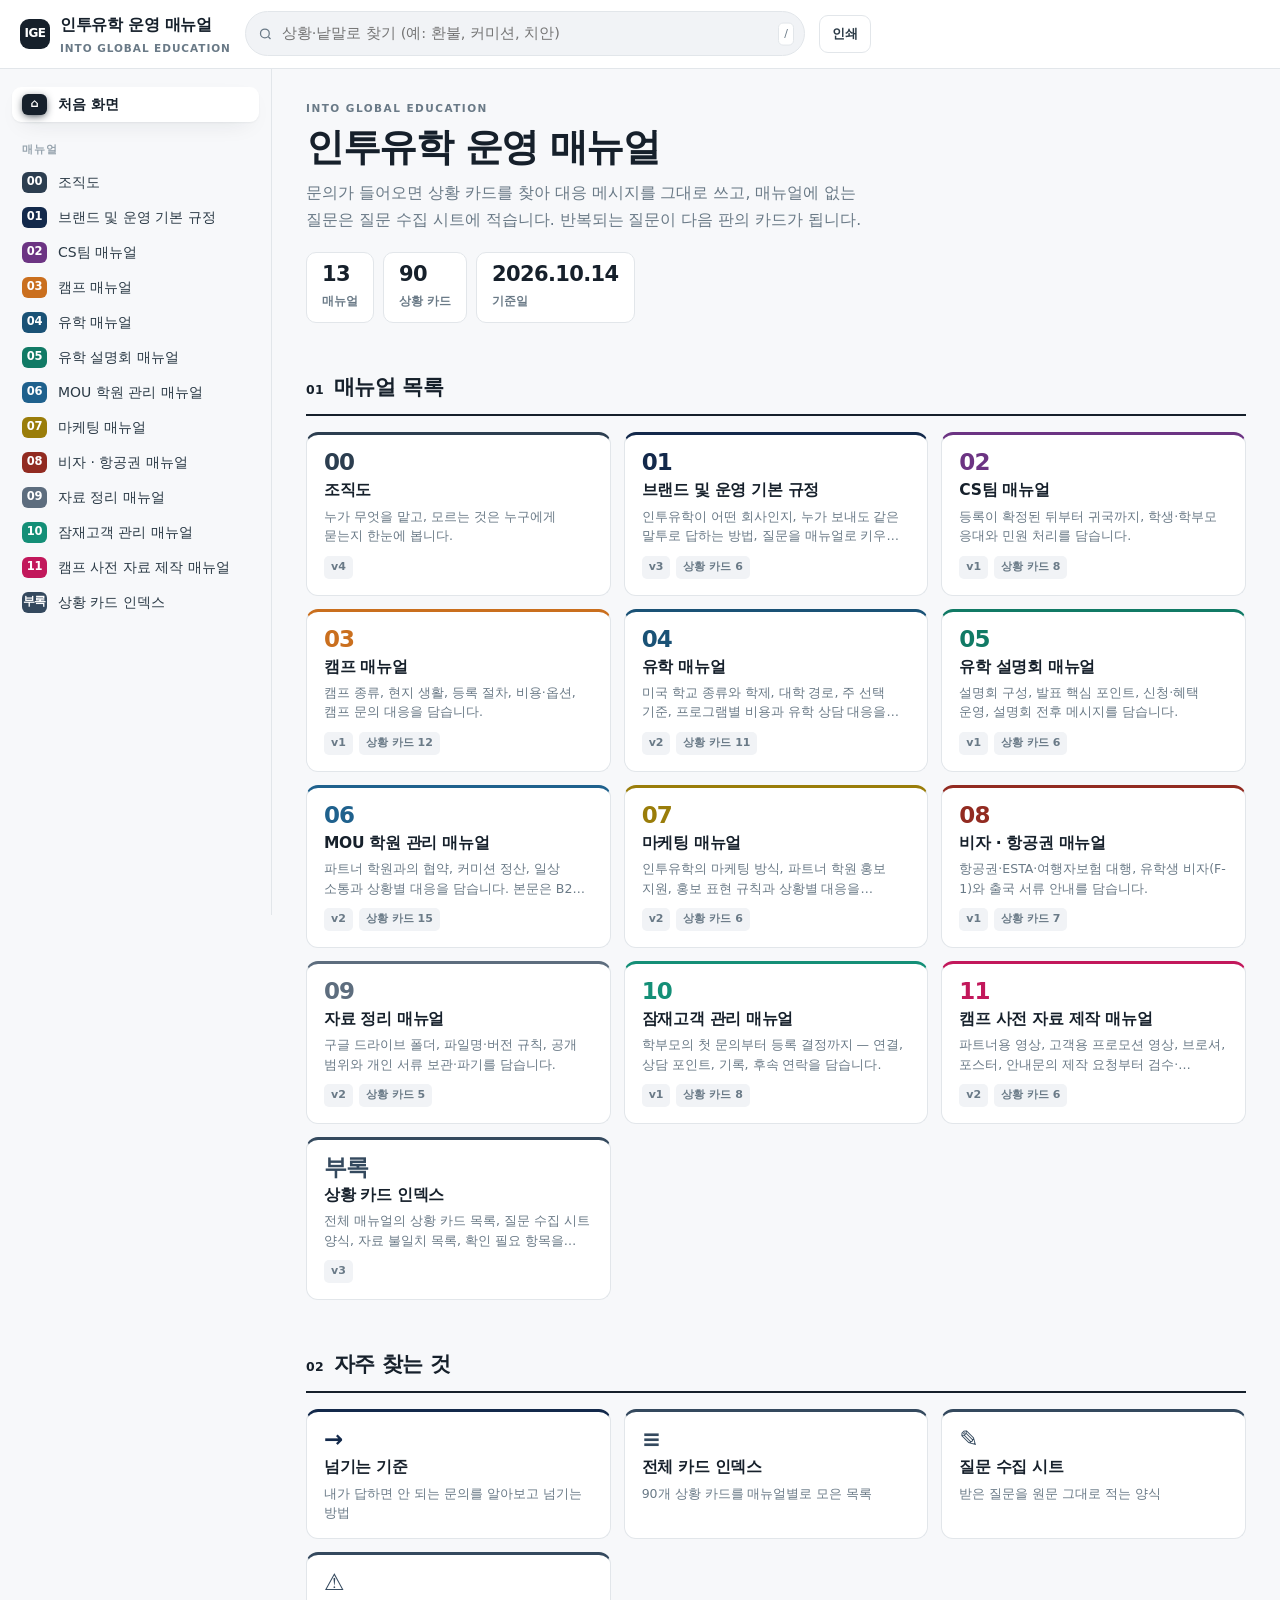
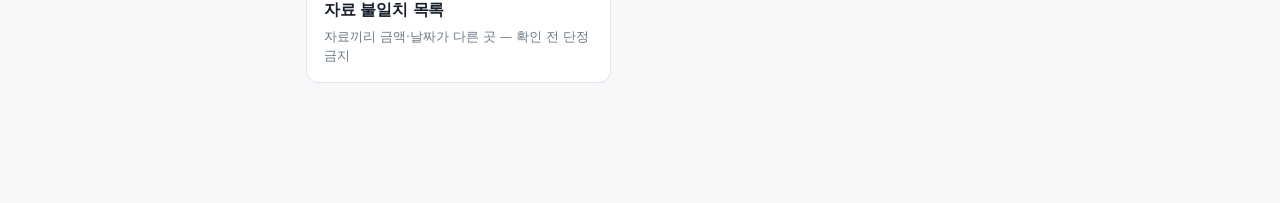
==== commit 933381f7: "01 매뉴얼에 BASE-06 카드 추가: 학부모 전화 문의 처리 - 행정팀은 캠프·유학 담당이 아니므로 전화 문의는 메시지로 남겨 달라고 요청 - 답할 수 있는 것은 바로 답하고," ====
--- a/source/manual.html
+++ b/source/manual.html
@@ -3,7 +3,7 @@
 <meta charset="utf-8">
 <meta name="viewport" content="width=device-width,initial-scale=1">
 <title>인투유학 운영 매뉴얼</title>
-<meta name="description" content="인투유학 내부 운영 매뉴얼 13종 · 상황 카드 89개">
+<meta name="description" content="인투유학 내부 운영 매뉴얼 13종 · 상황 카드 90개">
 <style>*,*::before,*::after{box-sizing:border-box}
 :root{
   --ink:#16202b; --body:#2b3a46; --muted:#6a7a87; --line:#e2e6ea; --line2:#eef1f4;
@@ -242,11 +242,11 @@
     <h4>매뉴얼</h4>
     <a class="nav-i" data-go="m00" style="--c:#2C3E50"><span class="n">00</span><span>조직도</span></a><div class="subnav" data-of="m00"><a href="#/m00--m00-s0">한눈에 보기</a><a href="#/m00--m00-s1">내부 조직도</a><a href="#/m00--m00-s2">역할과 현재 담당자</a><a href="#/m00--m00-s3">현지 팀이 맡는 프로그램</a><a href="#/m00--m00-s4">외부 협력 구조</a><a href="#/m00--m00-s5">누구에게 묻나</a><a href="#/m00--m00-s6">신입 첫 주 읽기 순서</a><a href="#/m00--m00-s7">조직도 관리 규칙</a><a href="#/m00--m00-s8">확인 필요 항목 (담당자 질문지)</a><a href="#/m00--m00-s9">변경 이력</a></div><a class="nav-i" data-go="m01" style="--c:#13294B"><span class="n">01</span><span>브랜드 및 운영 기본 규정</span></a><div class="subnav" data-of="m01"><a href="#/m01--m01-s0">한눈에 보기</a><a href="#/m01--m01-s1">인투유학 소개</a><a href="#/m01--m01-s2">메시지 공통 규칙</a><a href="#/m01--m01-s3">넘기는 기준</a><a href="#/m01--m01-s4">질문 수집 → 매뉴얼 만들기</a><a href="#/m01--m01-s5">매뉴얼 체계와 관리 규칙</a><a href="#/m01--m01-s6">상황 카드 읽는 법</a><a href="#/m01--m01-s7">상황별 대응 카드</a><a href="#/m01--m01-s8">보내기 전 5초 점검</a><a href="#/m01--m01-s9">확인 필요 항목 (담당자 질문지)</a><a href="#/m01--m01-s10">변경 이력</a></div><a class="nav-i" data-go="m02" style="--c:#6C3483"><span class="n">02</span><span>CS팀 매뉴얼</span></a><div class="subnav" data-of="m02"><a href="#/m02--m02-s0">한눈에 보기</a><a href="#/m02--m02-s1">응대 기본 태도</a><a href="#/m02--m02-s2">단계별 CS 업무</a><a href="#/m02--m02-s3">민원 처리 흐름</a><a href="#/m02--m02-s4">상황별 대응 카드</a><a href="#/m02--m02-s5">확인 필요 항목 (담당자 질문지)</a><a href="#/m02--m02-s6">변경 이력</a></div><a class="nav-i" data-go="m03" style="--c:#CA6F1E"><span class="n">03</span><span>캠프 매뉴얼</span></a><div class="subnav" data-of="m03"><a href="#/m03--m03-s0">한눈에 보기</a><a href="#/m03--m03-s1">캠프 종류</a><a href="#/m03--m03-s2">미국 현지 캠프 생활</a><a href="#/m03--m03-s3">등록 절차</a><a href="#/m03--m03-s4">비용 · 옵션 기준표</a><a href="#/m03--m03-s5">상황별 대응 카드</a><a href="#/m03--m03-s6">안내 전 점검</a><a href="#/m03--m03-s7">확인 필요 항목 (담당자 질문지)</a><a href="#/m03--m03-s8">변경 이력</a></div><a class="nav-i" data-go="m04" style="--c:#1A5276"><span class="n">04</span><span>유학 매뉴얼</span></a><div class="subnav" data-of="m04"><a href="#/m04--m04-s0">한눈에 보기</a><a href="#/m04--m04-s1">미국 학교 기본 개념</a><a href="#/m04--m04-s2">주(州) 선택 기준</a><a href="#/m04--m04-s3">프로그램별 안내</a><a href="#/m04--m04-s4">현지 생활 · 관리</a><a href="#/m04--m04-s5">상황별 대응 카드</a><a href="#/m04--m04-s6">확인 필요 항목 (담당자 질문지)</a><a href="#/m04--m04-s7">변경 이력</a></div><a class="nav-i" data-go="m05" style="--c:#117A65"><span class="n">05</span><span>유학 설명회 매뉴얼</span></a><div class="subnav" data-of="m05"><a href="#/m05--m05-s0">한눈에 보기</a><a href="#/m05--m05-s1">설명회 종류</a><a href="#/m05--m05-s2">진행 구성 (세미나 브로슈어 목차 기준)</a><a href="#/m05--m05-s3">발표 핵심 포인트</a><a href="#/m05--m05-s4">신청 · 혜택 운영</a><a href="#/m05--m05-s5">설명회 준비 체크리스트</a><a href="#/m05--m05-s6">상황별 대응 카드</a><a href="#/m05--m05-s7">확인 필요 항목 (담당자 질문지)</a><a href="#/m05--m05-s8">변경 이력</a></div><a class="nav-i" data-go="m06" style="--c:#1F618D"><span class="n">06</span><span>MOU 학원 관리 매뉴얼</span></a><div class="subnav" data-of="m06"><a href="#/m06--m06-s0">한눈에 보기</a><a href="#/m06--m06-s1">MOU 파트너 제도</a><a href="#/m06--m06-s2">협약 유형과 체결</a><a href="#/m06--m06-s3">온보딩</a><a href="#/m06--m06-s4">일상 운영 · 소통</a><a href="#/m06--m06-s5">학생 연계</a><a href="#/m06--m06-s6">커미션 기준과 정산</a><a href="#/m06--m06-s7">실적 확인과 이의 제기</a><a href="#/m06--m06-s8">문제 상황 · 독점권 · 해지</a><a href="#/m06--m06-s9">상황별 대응 카드</a><a href="#/m06--m06-s10">부록</a><a href="#/m06--m06-s11">확인 필요 항목 (담당자 질문지)</a><a href="#/m06--m06-s12">변경 이력</a></div><a class="nav-i" data-go="m07" style="--c:#9A7D0A"><span class="n">07</span><span>마케팅 매뉴얼</span></a><div class="subnav" data-of="m07"><a href="#/m07--m07-s0">한눈에 보기</a><a href="#/m07--m07-s1">마케팅 운영 현황</a><a href="#/m07--m07-s2">파트너 학원 공동 마케팅</a><a href="#/m07--m07-s3">홍보 표현 규칙</a><a href="#/m07--m07-s4">후기 · 사진 · 영상</a><a href="#/m07--m07-s5">성과 기록</a><a href="#/m07--m07-s6">상황별 대응 카드</a><a href="#/m07--m07-s7">확인 필요 항목 (담당자 질문지)</a><a href="#/m07--m07-s8">변경 이력</a></div><a class="nav-i" data-go="m08" style="--c:#922B21"><span class="n">08</span><span>비자 · 항공권 매뉴얼</span></a><div class="subnav" data-of="m08"><a href="#/m08--m08-s0">한눈에 보기</a><a href="#/m08--m08-s1">대행 상품과 요금</a><a href="#/m08--m08-s2">용어 정리</a><a href="#/m08--m08-s3">유학생 비자 (F-1)</a><a href="#/m08--m08-s4">부모 동반 참가자 준비</a><a href="#/m08--m08-s5">상황별 대응 카드</a><a href="#/m08--m08-s6">확인 필요 항목 (담당자 질문지)</a><a href="#/m08--m08-s7">변경 이력</a></div><a class="nav-i" data-go="m09" style="--c:#5D6D7E"><span class="n">09</span><span>자료 정리 매뉴얼</span></a><div class="subnav" data-of="m09"><a href="#/m09--m09-s0">한눈에 보기</a><a href="#/m09--m09-s1">드라이브 폴더</a><a href="#/m09--m09-s2">파일명 · 버전 규칙</a><a href="#/m09--m09-s3">공개 범위와 보관</a><a href="#/m09--m09-s4">상황별 대응 카드</a><a href="#/m09--m09-s5">확인 필요 항목 (담당자 질문지)</a><a href="#/m09--m09-s6">변경 이력</a></div><a class="nav-i" data-go="m10" style="--c:#148F77"><span class="n">10</span><span>잠재고객 관리 매뉴얼</span></a><div class="subnav" data-of="m10"><a href="#/m10--m10-s0">한눈에 보기</a><a href="#/m10--m10-s1">문의가 들어오는 길</a><a href="#/m10--m10-s2">첫 응대 원칙</a><a href="#/m10--m10-s3">상담에서 확인할 것 · 말하기 포인트</a><a href="#/m10--m10-s4">잠재고객 기록</a><a href="#/m10--m10-s5">상황별 대응 카드</a><a href="#/m10--m10-s6">확인 필요 항목 (담당자 질문지)</a><a href="#/m10--m10-s7">변경 이력</a></div><a class="nav-i" data-go="m11" style="--c:#C2185B"><span class="n">11</span><span>캠프 사전 자료 제작 매뉴얼</span></a><div class="subnav" data-of="m11"><a href="#/m11--m11-s0">한눈에 보기</a><a href="#/m11--m11-s1">영상 구분</a><a href="#/m11--m11-s2">자료별 기준</a><a href="#/m11--m11-s3">영상 제작 기준</a><a href="#/m11--m11-s4">제작 요청서 서식</a><a href="#/m11--m11-s5">모든 캠프 자료의 필수 기재 항목</a><a href="#/m11--m11-s6">교차 검수 체크리스트</a><a href="#/m11--m11-s7">상황별 대응 카드</a><a href="#/m11--m11-s8">확인 필요 항목 (담당자 질문지)</a><a href="#/m11--m11-s9">변경 이력</a></div><a class="nav-i" data-go="apx" style="--c:#34495E"><span class="n">부록</span><span>상황 카드 인덱스</span></a><div class="subnav" data-of="apx"><a href="#/apx--apx-s0">이 문서 사용법</a><a href="#/apx--apx-s1">전체 상황 카드 인덱스</a><a href="#/apx--apx-s2">질문 수집 시트 양식</a><a href="#/apx--apx-s3">자료 불일치 목록</a><a href="#/apx--apx-s4">이번 판에 넣지 않은 내용</a><a href="#/apx--apx-s5">확인 필요 항목 모음</a><a href="#/apx--apx-s6">변경 이력</a></div>
   </nav>
-  <main><article class="pane" id="home" style="--c:#16202b;--ksoft:#eef1f4"><div class="hero"><div class="eyebrow">INTO GLOBAL EDUCATION</div><h1>인투유학 운영 매뉴얼</h1><p>문의가 들어오면 상황 카드를 찾아 대응 메시지를 그대로 쓰고, 매뉴얼에 없는 질문은 질문 수집 시트에 적습니다. 반복되는 질문이 다음 판의 카드가 됩니다.</p><div class="stats"><div><b>13</b><span>매뉴얼</span></div><div><b>89</b><span>상황 카드</span></div><div><b>2026.10.14</b><span>기준일</span></div></div></div><h2 class="sec"><span class="sn">01</span>매뉴얼 목록</h2><div class="grid"><a class="tile" data-go="m00" style="--c:#2C3E50"><div class="tn">00</div><h3>조직도</h3><p>누가 무엇을 맡고, 모르는 것은 누구에게 묻는지 한눈에 봅니다.</p><div class="tf"><span>v4</span></div></a><a class="tile" data-go="m01" style="--c:#13294B"><div class="tn">01</div><h3>브랜드 및 운영 기본 규정</h3><p>인투유학이 어떤 회사인지, 누가 보내도 같은 말투로 답하는 방법, 질문을 매뉴얼로 키우는 방법을 담습니다.</p><div class="tf"><span>v2</span><span>상황 카드 5</span></div></a><a class="tile" data-go="m02" style="--c:#6C3483"><div class="tn">02</div><h3>CS팀 매뉴얼</h3><p>등록이 확정된 뒤부터 귀국까지, 학생·학부모 응대와 민원 처리를 담습니다.</p><div class="tf"><span>v1</span><span>상황 카드 8</span></div></a><a class="tile" data-go="m03" style="--c:#CA6F1E"><div class="tn">03</div><h3>캠프 매뉴얼</h3><p>캠프 종류, 현지 생활, 등록 절차, 비용·옵션, 캠프 문의 대응을 담습니다.</p><div class="tf"><span>v1</span><span>상황 카드 12</span></div></a><a class="tile" data-go="m04" style="--c:#1A5276"><div class="tn">04</div><h3>유학 매뉴얼</h3><p>미국 학교 종류와 학제, 대학 경로, 주 선택 기준, 프로그램별 비용과 유학 상담 대응을 담습니다.</p><div class="tf"><span>v2</span><span>상황 카드 11</span></div></a><a class="tile" data-go="m05" style="--c:#117A65"><div class="tn">05</div><h3>유학 설명회 매뉴얼</h3><p>설명회 구성, 발표 핵심 포인트, 신청·혜택 운영, 설명회 전후 메시지를 담습니다.</p><div class="tf"><span>v1</span><span>상황 카드 6</span></div></a><a class="tile" data-go="m06" style="--c:#1F618D"><div class="tn">06</div><h3>MOU 학원 관리 매뉴얼</h3><p>파트너 학원과의 협약, 커미션 정산, 일상 소통과 상황별 대응을 담습니다. 본문은 B2B 학원 업무협약서를 근거로 합니다.</p><div class="tf"><span>v2</span><span>상황 카드 15</span></div></a><a class="tile" data-go="m07" style="--c:#9A7D0A"><div class="tn">07</div><h3>마케팅 매뉴얼</h3><p>인투유학의 마케팅 방식, 파트너 학원 홍보 지원, 홍보 표현 규칙과 상황별 대응을 담습니다.</p><div class="tf"><span>v2</span><span>상황 카드 6</span></div></a><a class="tile" data-go="m08" style="--c:#922B21"><div class="tn">08</div><h3>비자 · 항공권 매뉴얼</h3><p>항공권·ESTA·여행자보험 대행, 유학생 비자(F-1)와 출국 서류 안내를 담습니다.</p><div class="tf"><span>v1</span><span>상황 카드 7</span></div></a><a class="tile" data-go="m09" style="--c:#5D6D7E"><div class="tn">09</div><h3>자료 정리 매뉴얼</h3><p>구글 드라이브 폴더, 파일명·버전 규칙, 공개 범위와 개인 서류 보관·파기를 담습니다.</p><div class="tf"><span>v2</span><span>상황 카드 5</span></div></a><a class="tile" data-go="m10" style="--c:#148F77"><div class="tn">10</div><h3>잠재고객 관리 매뉴얼</h3><p>학부모의 첫 문의부터 등록 결정까지 — 연결, 상담 포인트, 기록, 후속 연락을 담습니다.</p><div class="tf"><span>v1</span><span>상황 카드 8</span></div></a><a class="tile" data-go="m11" style="--c:#C2185B"><div class="tn">11</div><h3>캠프 사전 자료 제작 매뉴얼</h3><p>파트너용 영상, 고객용 프로모션 영상, 브로셔, 포스터, 안내문의 제작 요청부터 검수·배포까지의 기준을 담습니다.</p><div class="tf"><span>v2</span><span>상황 카드 6</span></div></a><a class="tile" data-go="apx" style="--c:#34495E"><div class="tn">부록</div><h3>상황 카드 인덱스</h3><p>전체 매뉴얼의 상황 카드 목록, 질문 수집 시트 양식, 자료 불일치 목록, 확인 필요 항목을 한곳에 모았습니다.</p><div class="tf"><span>v3</span></div></a></div><h2 class="sec"><span class="sn">02</span>자주 찾는 것</h2><div class="grid"><a class="tile" data-go="m01" data-anchor="m01-s3" style="--c:#13294B"><div class="tn">→</div><h3>넘기는 기준</h3><p>내가 답하면 안 되는 문의를 알아보고 넘기는 방법</p></a><a class="tile" data-go="apx" data-anchor="apx-s1" style="--c:#34495E"><div class="tn">≡</div><h3>전체 카드 인덱스</h3><p>89개 상황 카드를 매뉴얼별로 모은 목록</p></a><a class="tile" data-go="apx" data-anchor="apx-s2" style="--c:#34495E"><div class="tn">✎</div><h3>질문 수집 시트</h3><p>받은 질문을 원문 그대로 적는 양식</p></a><a class="tile" data-go="apx" data-anchor="apx-s3" style="--c:#34495E"><div class="tn">⚠</div><h3>자료 불일치 목록</h3><p>자료끼리 금액·날짜가 다른 곳 — 확인 전 단정 금지</p></a></div></article><article class="pane" id="m00" style="--c:#2C3E50;--ksoft:#EAECEE"><div class="cover"><div class="eyebrow">INTO GLOBAL EDUCATION · 인투유학 운영 매뉴얼</div><div class="num">00</div><h1>조직도</h1><p class="sub">누가 무엇을 맡고, 모르는 것은 누구에게 묻는지 한눈에 봅니다.</p><dl class="meta"><div><dt>매뉴얼</dt><dd>00  조직도</dd></div><div><dt>버전</dt><dd>v3  ·  2026.10.13</dd></div><div><dt>관리 · 업로드</dt><dd>행정팀</dd></div><div><dt>작성 담당</dt><dd>행정팀</dd></div><div><dt>모를 때 묻는 곳</dt><dd>행정팀장 → 대표</dd></div><div><dt>관련 매뉴얼</dt><dd>01 기본 규정 · 06 MOU 학원 관리 · 전체 매뉴얼</dd></div><div><dt>근거 자료</dt><dd>내부 확인 내용(2026.10), 미국 본부장 안내 메시지, B2B 학원 업무협약서, 구글 드라이브 캠프 자료</dd></div></dl></div><section><h2 class="sec" id="m00-s0"><span class="sn">01</span>한눈에 보기</h2><p>인투유학은 <strong>대표</strong> 아래 <strong>행정팀</strong>과 네 곳의 현지 팀(<strong>미국 · 필리핀 · 치앙마이 · 말레이시아</strong>)으로 움직입니다. 행정팀은 회사 안쪽 일을 전부 맡고, 현지 팀은 각 나라에서 학생과 학부모를 실제로 받고 만납니다. <strong>MOU 학원</strong>은 학생을 데려오는 바깥 파트너이고, 관리 창구는 행정팀입니다.</p><div class="note" style="--nc:#2C3E50;--nb:#F0F1F3"><div class="inner"><div class="nt"><strong>이 문서를 먼저 읽는 이유</strong></div><p>모든 매뉴얼의 상황 카드에는 사람 이름 대신 <strong>역할명</strong>(대표, 행정팀장, 미국 본부장 등)만 적혀 있습니다.</p><p>역할과 실제 사람의 연결은 이 조직도에서만 관리합니다. 사람이 바뀌면 이 문서의 3장 표만 고치면 되고, 나머지 매뉴얼은 그대로 씁니다.</p></div></div></section><section><h2 class="sec" id="m00-s1"><span class="sn">02</span>내부 조직도</h2><figure><img alt="조직도 그림" src="[data-uri]"></figure><div class="tw"><div class="tscroll"><table><thead><tr><th>팀</th><th>하는 일</th></tr></thead><tbody><tr><td><p>대표</p></td><td><p>학부모 첫 문의와 상담, 신규 파트너 학원 상담·계약, 돈·계약·분쟁·민원의 최종 판단</p></td></tr><tr><td><p>행정팀</p></td><td><p>① 행정 업무 전반 ② 캠프·유학 콘텐츠 작업(안내 자료, 브로셔, 포스터, 영상) ③ MOU 학원 관리(연락 대응, 자료 공유, 커미션 정산 실무). 자료 정리(구글 드라이브)와 매뉴얼 업로드도 행정팀이 합니다.</p></td></tr><tr><td><p>미국팀</p></td><td><p>미국 캠프와 유학 상담, 미국 현지 운영 총괄. 항공권·ESTA·여행자보험 대행 안내도 합니다.</p></td></tr><tr><td><p>필리핀팀</p></td><td><p><strong>필아메리카존</strong> 운영. 미국 유학을 준비하는 <strong>프렙과정</strong>(6개월)과 필리핀 어학 캠프를 맡습니다. 자세한 내용은 <a class="xref" href="#/m04">04번</a>.</p></td></tr><tr><td><p>치앙마이팀</p></td><td><p>치앙마이 캠프 관리 (부모 동반 영어 캠프)</p></td></tr><tr><td><p>말레이시아팀</p></td><td><p>말레이시아 캠프 관리 (INTI 대학 어학 캠프)</p></td></tr><tr><td><p>MOU 학원</p></td><td><p>캠프생·유학생 유치. 협약을 맺은 <strong>독립 사업체</strong>이며 인투유학 직원이 아닙니다(협약서 제3조). 조직도에 점선으로 둔 것은 &quot;행정팀이 관리 창구&quot;라는 뜻입니다. 자세한 내용은 <a class="xref" href="#/m06">06번</a>.</p></td></tr></tbody></table></div></div></section><section><h2 class="sec" id="m00-s2"><span class="sn">03</span>역할과 현재 담당자</h2><p class="muted">사람이 바뀌면 이 표만 고칩니다. 매뉴얼 카드의 &quot;담당&quot;은 여기 역할명을 가리킵니다.</p><div class="tw"><div class="tscroll"><table><thead><tr><th>역할</th><th>현재 담당</th><th>주요 업무</th><th>맡은 매뉴얼</th></tr></thead><tbody><tr><td><p>대표</p></td><td><p>조건호</p></td><td><p>학부모 첫 문의·상담, 신규 협약 상담·계약, 프로그램별 커미션 안내, 돈·계약·분쟁 최종 판단</p></td><td><p>—</p></td></tr><tr><td><p>행정팀장</p></td><td><p>하영광</p></td><td><p>행정팀 총괄, 직원들의 업무 문의 1차 창구</p></td><td><p>02 · 03 · 04</p></td></tr><tr><td><p>행정 직원</p></td><td><p>하준</p></td><td><p>행정 업무, 캠프·유학 콘텐츠 작업, MOU 학원 대응</p></td><td><p>01 · 05 · 08</p></td></tr><tr><td><p>행정 직원</p></td><td><p>요엘</p></td><td><p>행정 업무, 캠프·유학 콘텐츠 작업, MOU 학원 대응</p></td><td><p>06 · 07 · 09</p></td></tr><tr><td><p>미국 본부장</p></td><td><p>줄리엣</p></td><td><p>미국 캠프·유학 상담, 미국 현지 총괄</p></td><td><p>—</p></td></tr><tr><td><p>필리핀팀 담당</p></td><td><p>드보라</p></td><td><p>필아메리카존 프렙과정 · 필리핀 어학 캠프 운영</p></td><td><p>—</p></td></tr><tr><td><p>치앙마이팀 담당</p></td><td><p><span class="tg tg-chk">[확인 필요]</span></p></td><td><p>치앙마이 캠프 관리</p></td><td><p>—</p></td></tr><tr><td><p>말레이시아팀 담당</p></td><td><p><span class="tg tg-chk">[확인 필요]</span></p></td><td><p>말레이시아 캠프 관리</p></td><td><p>—</p></td></tr></tbody></table></div></div><p class="muted">00 조직도, 10 잠재고객 관리, 11 캠프 사전 자료 제작, 부록(카드 인덱스)은 행정팀이 함께 관리합니다.</p></section><section><h2 class="sec" id="m00-s3"><span class="sn">04</span>현지 팀이 맡는 프로그램</h2><p class="muted">현재 드라이브 자료로 확인된 프로그램입니다. 시즌이 바뀌면 이 표부터 고칩니다.</p><div class="tw"><div class="tscroll"><table><thead><tr><th>팀</th><th>프로그램</th><th>대상 · 기간</th><th>상세</th></tr></thead><tbody><tr><td><p>미국팀</p></td><td><p>스쿨링 캠프, 학부모 동반 가을·겨울 캠프, 비전트립, 조기유학, 블린→텍사스 A&amp;M 대학 유학</p></td><td><p>초5~고2(초4 이하 부모 동반), 4주~</p></td><td><p>03 · 04</p></td></tr><tr><td><p>필리핀팀</p></td><td><p>필아메리카존 <strong>프렙과정</strong> — 미국 유학 준비(토플 집중 → 유학 실전 → 입학 행정)</p></td><td><p>고교 졸업·검정고시·GED 합격자, 6개월, 1월·7월 입소</p></td><td><p>04</p></td></tr><tr><td><p>필리핀팀</p></td><td><p>필리핀 어학 캠프</p></td><td><p>초5~성인, 4주 · 8주</p></td><td><p>03</p></td></tr><tr><td><p>치앙마이팀</p></td><td><p>부모 동반 치앙마이 영어 캠프</p></td><td><p>유치원~초등 자녀 동반 가족, 2027.01.04~01.29, 선착순 5가정</p></td><td><p>03</p></td></tr><tr><td><p>말레이시아팀</p></td><td><p>INTI 대학 어학 캠프</p></td><td><p>중3~대학생, 4주, 선착순 20명</p></td><td><p>03</p></td></tr></tbody></table></div></div><div class="note" style="--nc:#B03A2E;--nb:#F9F1F0"><div class="inner"><div class="nt"><strong>03 캠프 매뉴얼과 맞춰야 합니다</strong></div><p><a class="xref" href="#/m03">03번</a> 캠프 매뉴얼(v1)에는 치앙마이 캠프가 아직 없고, 말레이시아 캠프도 <span class="tg tg-chk">[확인 필요]</span>로만 적혀 있습니다. <a class="xref" href="#/m03">03번</a>을 고칠 때 이 표와 같게 맞춥니다.</p></div></div></section><section><h2 class="sec" id="m00-s4"><span class="sn">05</span>외부 협력 구조</h2><p class="muted">인투유학은 B2B 사업입니다. 현지 유학센터와 국내 학원을 연결시켜 수익을 냅니다.</p><figure><img alt="조직도 그림" src="[data-uri]"></figure><div class="tw"><div class="tscroll"><table><thead><tr><th>관계</th><th>무엇이 오가나</th><th>경로</th><th>관련 매뉴얼</th></tr></thead><tbody><tr><td><p>MOU 학원 → 본사</p></td><td><p>학생 소개</p></td><td><p>구글폼 신청</p></td><td><p>06</p></td></tr><tr><td><p>본사 → MOU 학원</p></td><td><p>프로그램 안내 자료</p></td><td><p>구글 드라이브 공유</p></td><td><p>06 · 09</p></td></tr><tr><td><p>본사 → MOU 학원</p></td><td><p>커미션</p></td><td><p>학원 지정 계좌로 계좌이체</p></td><td><p>06</p></td></tr><tr><td><p>본사 → MOU 학원</p></td><td><p>월말 현황 보고</p></td><td><p>서면 또는 이메일 <span class="tg tg-imp">[개선 필요: 현재 없음]</span></p></td><td><p>06</p></td></tr><tr><td><p>학생·학부모 → 본사</p></td><td><p>첫 문의·상담</p></td><td><p>대표에게 전화·카톡</p></td><td><p>10</p></td></tr><tr><td><p>학생·학부모 → 본사</p></td><td><p>신청, 계약금·잔금</p></td><td><p>구글폼 → 입금</p></td><td><p>03 · 04</p></td></tr><tr><td><p>본사 ↔ 현지 팀</p></td><td><p>학생 인계, 현지 관리 상황</p></td><td><p>미국 · 필리핀 · 치앙마이 · 말레이시아팀</p></td><td><p>03 · 04</p></td></tr></tbody></table></div></div></section><section><h2 class="sec" id="m00-s5"><span class="sn">06</span>누구에게 묻나</h2><div class="flow"><div class="st"><b>STEP 1</b><span><strong>업무 중 모르는 것이 생김</strong></span></div><div class="ar">▶</div><div class="st"><b>STEP 2</b><span><strong>매뉴얼·카드 인덱스 확인</strong></span></div><div class="ar">▶</div><div class="st"><b>STEP 3</b><span><strong>행정팀장에게 문의</strong></span></div><div class="ar">▶</div><div class="st"><b>STEP 4</b><span><strong>대표에게 문의</strong></span></div><div class="ar">▶</div><div class="st"><b>STEP 5</b><span><strong>답을 질문 수집 시트에 기록</strong></span></div></div><div class="tw"><div class="tscroll"><table><thead><tr><th>상황</th><th>누구에게</th></tr></thead><tbody><tr><td><p>학부모 첫 문의</p></td><td><p>대표 (직원이 먼저 받으면 대표에게 연결 — <a class="xref" href="#/m10">10번</a> <a class="xref" href="#/card-LEAD-01">LEAD-01</a>)</p></td></tr><tr><td><p>돈: 커미션, 환불, 할인, 단체 인센티브</p></td><td><p>대표</p></td></tr><tr><td><p>계약: 신규 협약, 독점권, 해지</p></td><td><p>대표</p></td></tr><tr><td><p>사고 · 분쟁 · 민원</p></td><td><p>대표 (현지 사안은 해당 현지 팀과 동시 공유)</p></td></tr><tr><td><p>일정 · 자료 · 절차 문의</p></td><td><p>행정팀이 직접 처리</p></td></tr><tr><td><p>MOU 학원 연락</p></td><td><p>행정팀</p></td></tr><tr><td><p>나라별 현지 사정(수업, 숙소, 안전)</p></td><td><p>해당 현지 팀 → 행정팀 공유</p></td></tr><tr><td><p>판단이 안 설 때</p></td><td><p>행정팀장</p></td></tr></tbody></table></div></div></section><section><h2 class="sec" id="m00-s6"><span class="sn">07</span>신입 첫 주 읽기 순서</h2><div class="flow"><div class="st"><b>STEP 1</b><span><strong>00 조직도</strong></span></div><div class="ar">▶</div><div class="st"><b>STEP 2</b><span><strong>01 기본 규정 (메시지 규칙)</strong></span></div><div class="ar">▶</div><div class="st"><b>STEP 3</b><span><strong>09 자료 정리 (드라이브)</strong></span></div><div class="ar">▶</div><div class="st"><b>STEP 4</b><span><strong>06 MOU 학원 관리</strong></span></div><div class="ar">▶</div><div class="st"><b>STEP 5</b><span><strong>맡은 업무 매뉴얼</strong></span></div></div><p>▼</p><div class="note" style="--nc:#2C3E50;--nb:#F0F1F3"><div class="inner"><div class="nt"><strong>STEP 6</strong></div><p><strong>부록 카드 인덱스</strong></p></div></div><p><a class="xref" href="#/m01">01번</a>의 &quot;메시지 공통 규칙&quot;과 &quot;넘기는 기준&quot;을 읽기 전에는 고객에게 메시지를 보내지 않습니다.</p></section><section><h2 class="sec" id="m00-s7"><span class="sn">08</span>조직도 관리 규칙</h2><ul class="bl"><li>사람이 바뀌면 3장 표를 고치고 버전을 올립니다(v3 → v4). 매뉴얼 카드는 고치지 않습니다.</li><li>팀이 추가되면 2장 도식과 표, 3장 표, 4장 프로그램 표를 함께 고칩니다.</li><li>수정한 파일은 행정팀이 드라이브에 올립니다. 파일명 규칙은 <a class="xref" href="#/m09">09번</a>을 따릅니다.</li><li>연락처처럼 외부에 공개하지 않는 정보는 이 문서에 적지 않습니다 <span class="tg tg-sug">[제안]</span>.</li></ul></section><section><h2 class="sec" id="m00-s8"><span class="sn">09</span>확인 필요 항목 (담당자 질문지)</h2><p class="muted">답이 정해지면 오른쪽 칸에 적고, 본문의 <span class="tg tg-chk">[확인 필요]</span> 표시를 고친 뒤 버전을 올립니다.</p><div class="tw"><div class="tscroll"><table><thead><tr><th>No</th><th>확인할 내용</th><th>답변 · 결정 (날짜 / 결정자)</th></tr></thead><tbody><tr><td><p>1</p></td><td><p>치앙마이팀 담당자는 누구인지</p></td><td>&nbsp;</td></tr><tr><td><p>2</p></td><td><p>말레이시아팀 담당자는 누구인지</p></td><td>&nbsp;</td></tr><tr><td><p>3</p></td><td><p>치앙마이·말레이시아 캠프의 커미션 금액 (협약서 별첨에 말레이시아만 있고 치앙마이는 없음)</p></td><td>&nbsp;</td></tr><tr><td><p>4</p></td><td><p>필아메리카존 프렙과정의 커미션 금액 (협약서 별첨에 없음)</p></td><td>&nbsp;</td></tr><tr><td><p>5</p></td><td><p>행정 직원 두 분의 업무를 나눌지(예: 콘텐츠 작업 / 학원 대응), 지금처럼 함께 맡을지</p></td><td>&nbsp;</td></tr><tr><td><p>6</p></td><td><p>현지 팀이 각 나라에서 쓰는 공식 호칭(본부장 / 팀장 / 담당)을 통일할지</p></td><td>&nbsp;</td></tr></tbody></table></div></div></section><section><h2 class="sec" id="m00-s9"><span class="sn">10</span>변경 이력</h2><div class="tw"><div class="tscroll"><table><thead><tr><th>버전</th><th>날짜</th><th>변경 내용</th></tr></thead><tbody><tr><td><p>v1</p></td><td><p>2026.09.21</p></td><td><p>최초 작성</p></td></tr><tr><td><p>v2</p></td><td><p>2026.09.21</p></td><td><p>대표(조건호)·필리핀팀 담당(드보라) 기재, 미국 현지 가디언 내용 제외</p></td></tr><tr><td><p>v3</p></td><td><p>2026.10.13</p></td><td><p>행정팀 업무에 캠프·유학 콘텐츠 작업과 MOU 학원 관리 추가, MOU 학원을 행정팀 아래 배치, 치앙마이팀·말레이시아팀 추가, 현지 팀 프로그램 표 신설</p></td></tr><tr><td><p>v4</p></td><td><p>2026.10.14</p></td><td><p>필아메리카존 프렙과정 내용 확정(브로슈어 확인), 필리핀팀 업무와 프로그램 표 수정</p></td></tr></tbody></table></div></div></section></article><article class="pane" id="m01" style="--c:#13294B;--ksoft:#E7EAED"><div class="cover"><div class="eyebrow">INTO GLOBAL EDUCATION · 인투유학 운영 매뉴얼</div><div class="num">01</div><h1>브랜드 및 운영 기본 규정</h1><p class="sub">인투유학이 어떤 회사인지, 누가 보내도 같은 말투로 답하는 방법, 질문을 매뉴얼로 키우는 방법을 담습니다.</p><dl class="meta"><div><dt>매뉴얼</dt><dd>01  브랜드 및 운영 기본 규정</dd></div><div><dt>버전</dt><dd>v2  ·  2026.09.21</dd></div><div><dt>관리 · 업로드</dt><dd>행정팀</dd></div><div><dt>작성 담당</dt><dd>하준</dd></div><div><dt>모를 때 묻는 곳</dt><dd>행정팀장 → 대표</dd></div><div><dt>관련 매뉴얼</dt><dd>전체 매뉴얼</dd></div><div><dt>근거 자료</dt><dd>인투유학 브로셔, 세미나 브로슈어, 06 MOU 매뉴얼, 미국 본부장 안내 메시지, 내부 확인 내용</dd></div></dl></div><section><h2 class="sec" id="m01-s0"><span class="sn">01</span>한눈에 보기</h2><div class="tw"><div class="tscroll"><table><thead><tr><th>이 매뉴얼로 해결하는 것</th><th>해당 장</th></tr></thead><tbody><tr><td><p>인투유학을 한 문장으로 설명하기</p></td><td><p>2장</p></td></tr><tr><td><p>누가 보내도 같은 말투·같은 기준으로 답하기</p></td><td><p>3장</p></td></tr><tr><td><p>내가 답하면 안 되는 문의를 알아보고 넘기기</p></td><td><p>4장</p></td></tr><tr><td><p>들어온 질문을 모아 매뉴얼로 키우기</p></td><td><p>5장</p></td></tr><tr><td><p>매뉴얼 번호·버전·카드 코드 규칙</p></td><td><p>6 · 7장</p></td></tr></tbody></table></div></div></section><section><h2 class="sec" id="m01-s1"><span class="sn">02</span>인투유학 소개</h2><h3><strong>한 문장 소개</strong></h3><div class="note" style="--nc:#13294B;--nb:#EEF0F2"><div class="inner"><p>&quot;인투유학은 미국·필리핀·말레이시아 현지 유학센터와 국내 학원을 연결해, 학생들의 캠프와 유학을 관리형으로 운영하는 회사입니다.&quot;</p></div></div><p>인투유학은 <strong>B2B 사업</strong>입니다. 유학센터와 학원을 연결시켜 수익을 내는 구조입니다. 학생 모집은 대표 또는 직원의 방문판매와, 학원이 다른 학원을 소개하는 방식으로 이뤄집니다.</p><h3><strong>브랜드 기본 정보</strong></h3><div class="tw kv"><div class="tscroll"><table><tbody><tr><td class="k"><p><strong>공식 명칭</strong></p></td><td><p><strong>인투유학 — 모든 대외 자료와 메시지에 이 이름으로 통일합니다. &quot;인투유학원&quot;, &quot;INTO유학센터&quot;는 쓰지 않습니다.</strong></p></td></tr><tr><td class="k"><p><strong>영문 표기</strong></p></td><td><p><strong>INTO Global Education — 영문이 꼭 필요한 곳에만 함께 씁니다 </strong><span class="tg tg-sug">[제안]</span></p></td></tr><tr><td class="k"><p><strong>슬로건</strong></p></td><td><p><strong>세계의 장벽을 낮추다</strong></p></td></tr><tr><td class="k"><p><strong>영문 문구</strong></p></td><td><p><strong>More than study abroad · Explore your global future</strong></p></td></tr><tr><td class="k"><p><strong>대표 전화</strong></p></td><td><p><strong>031-334-2414</strong></p></td></tr><tr><td class="k"><p><strong>이메일</strong></p></td><td><p><strong>intoedu0309@gmail.com</strong></p></td></tr><tr><td class="k"><p><strong>웹사이트</strong></p></td><td><p><strong>https://intoabroad.com</strong></p></td></tr><tr><td class="k"><p><strong>카카오톡</strong></p></td><td><p><strong>ID historymaker911 (세미나 브로슈어 기재)</strong></p></td></tr><tr><td class="k"><p><strong>주소</strong></p></td><td><p><strong>사업장 이전 진행 중 </strong><span class="tg tg-chk">[확인 필요: 이전 확정 후 새 주소 기재 · 기존 브로셔의 용인 주소 사용 중지 시점]</span></p></td></tr></tbody></table></div></div><h3><strong>우리가 운영하는 프로그램</strong></h3><div class="tw"><div class="tscroll"><table><thead><tr><th>프로그램</th><th>핵심 내용</th><th>상세</th></tr></thead><tbody><tr><td><p>필리핀 영어 집중 캠프</p></td><td><p>다스마리냐스 어학센터, 초등 5학년부터, 4주·8주, 하루 6시간 원어민 수업</p></td><td><p>03</p></td></tr><tr><td><p>미국 스쿨링 캠프</p></td><td><p>텍사스 사립학교 정규 수업 체험, 4주, 기숙사 생활 훈련</p></td><td><p>03</p></td></tr><tr><td><p>학부모 동반 캠프 · 비전트립</p></td><td><p>가을·겨울 캠프와 가족 동반 비전트립, 부모 아카데미</p></td><td><p>03</p></td></tr><tr><td><p>미국 조기유학</p></td><td><p>텍사스 사립학교(코너스톤) 관리형 보딩</p></td><td><p>04</p></td></tr><tr><td><p>미국 대학 유학</p></td><td><p>블린 커뮤니티 칼리지 → 텍사스 A&amp;M 등 편입</p></td><td><p>04</p></td></tr><tr><td><p>말레이시아 유학</p></td><td><p>INTI·HELP 대학 → 영국·호주 편입 또는 학위</p></td><td><p>04</p></td></tr></tbody></table></div></div></section><section><h2 class="sec" id="m01-s2"><span class="sn">03</span>메시지 공통 규칙</h2><p class="muted">모든 매뉴얼의 대응 메시지는 이 규칙으로 씁니다. 규칙이 바뀌면 이 장만 고칩니다.</p><h3><strong>호칭 · 서명 · 인사</strong></h3><div class="tw kv"><div class="tscroll"><table><tbody><tr><td class="k"><p><strong>파트너 학원</strong></p></td><td><p><strong>&quot;원장님&quot;</strong></p></td></tr><tr><td class="k"><p><strong>학부모</strong></p></td><td><p><strong>&quot;학부모님&quot; (학생 이름을 알면 &quot;</strong><span class="ph">{학생 이름}</span><strong> 학부모님&quot;)</strong></p></td></tr><tr><td class="k"><p><strong>첫 인사</strong></p></td><td><p><strong>&quot;안녕하세요. 인투유학 </strong><span class="ph">{팀명}</span><strong> </strong><span class="ph">{이름}</span><strong>입니다.&quot;</strong></p></td></tr><tr><td class="k"><p><strong>서명</strong></p></td><td><p><strong>메시지 첫 줄에서 소속과 이름을 밝히는 것으로 서명을 대신합니다.</strong></p></td></tr></tbody></table></div></div><h3><strong>회신 시한</strong></h3><ul class="bl"><li><strong>당일 회신</strong>이 원칙입니다. 그날그날 답장하는 것이 가장 좋습니다.</li><li>바로 답하기 어려우면 먼저 1차 회신을 보냅니다: &quot;확인 후 <span class="ph">{시간}</span>까지 답드리겠습니다.&quot; (카드 <a class="xref" href="#/card-BASE-01">BASE-01</a>)</li><li>영업시간과 영업시간 외 대응 <span class="tg tg-chk">[확인 필요]</span></li></ul><h3><strong>말투</strong></h3><ul class="bl"><li>존댓말, 짧은 문장. 한 메시지에 핵심은 하나만 담습니다.</li><li>이모티콘은 최소화합니다. 첫 인사나 마무리에 부드러운 표현(&quot;~&quot;, &quot;^^&quot;)을 한 번 정도 쓰는 것은 괜찮지만, 금액·일정·규정을 말하는 문장에는 쓰지 않습니다.</li><li>가격이나 조건이 여러 개면 목록으로 나눠 씁니다.</li><li>마지막 문장은 상대가 다음에 할 일을 묻는 질문으로 끝냅니다.</li></ul><h3><strong>좋은 메시지의 구조</strong></h3><p>미국 본부장이 실제로 보낸 안내 메시지가 좋은 견본입니다. ① 인사와 소개 → ② 핵심 정보 → ③ 가격·조건은 목록으로 → ④ 선택을 묻는 질문으로 마무리하는 구조입니다.</p><div class="card" id="card-01-2-9"><div class="ch"><span class="code">견본</span><span class="ct">미국 본부장 안내 메시지 (원문)</span></div><div class="crow"><div class="cl">대응 메시지</div><div class="cc msg"><div class="mh"><span>실제 발송 원문 — 구조를 참고</span><button class="copy" type="button">복사</button></div><div class="mb"><p>안녕하세요~ 반갑습니다</p><p>인투유학 미국 본부장 줄리엣이라고 합니다~</p><p></p><p>먼저, 저희는 항공권 및 여행비자, 여행자보험 3개 모두 대행 가능합니다.</p><p></p><p>항공권, 비자, 보험 세 상품 중</p><p>1개 선택시 - 3만원</p><p>2개 선택시 - 5만원</p><p>3개 모두 선택시 - 6만원</p><p></p><p>이렇게 진행을 도와드리고 있어요.</p><p></p><p>항공권만 하실지, 아니면 다른 것도 도와드리면 될지 여쭤봅니다^^</p></div></div></div><div class="crow"><div class="cl">후속 · 기록</div><div class="cc"><p>매뉴얼에서는 &quot;여행비자&quot;를 &quot;ESTA(미국 전자여행허가)&quot;로 바꿔 씁니다. 표기를 다듬은 버전은 <a class="xref" href="#/m08">08번</a> <a class="xref" href="#/card-VISA-01">VISA-01</a> 카드에 있습니다.</p></div></div></div><h3><strong>하면 안 되는 표현</strong></h3><ul class="bl"><li>확정되기 전의 금액·일정·자리를 약속하는 말</li><li>결과를 보장하는 말 — 비자 발급, 합격, 성적, 편입 등 &quot;보장&quot;이라는 표현</li><li>허위·과장 정보 (파트너 학원도 협약서 제5조③에 따라 금지)</li><li>근거 자료 없는 비교 — &quot;다른 곳보다 ○% 싸다&quot;, &quot;미국에만 있는&quot; 같은 표현은 근거 자료를 확인한 뒤에만 씁니다.</li><li>인종·출신·체류 신분 같은 특정 집단을 들어 학교나 지역을 설명하는 말 — 현지 생활은 &quot;현지 학생들과 함께 생활한다&quot;처럼 표현합니다.</li><li>다른 유학원이나 학원을 깎아내리는 말</li></ul><h3><strong>금액 · 일정 안내 원칙</strong></h3><ul class="bl"><li>금액과 일정은 드라이브 &quot;최신 자료&quot; 폴더의 자료로만 안내합니다.</li><li>자료끼리 금액이나 날짜가 다르면 안내를 멈추고 대표에게 확인합니다(카드 <a class="xref" href="#/card-BASE-05">BASE-05</a>). 지금 확인된 불일치 목록은 부록에 모아 두었습니다.</li></ul><h3><strong>사진 · 영상 · 후기</strong></h3><p>학생 사진·영상·후기는 보호자 동의를 받은 것만 씁니다. 미성년자이므로 동의 없이 외부에 올리지 않습니다 <span class="tg tg-imp">[개선 필요: 동의서 양식 마련]</span>.</p></section><section><h2 class="sec" id="m01-s3"><span class="sn">04</span>넘기는 기준</h2><p class="muted">아래 문의는 받은 사람이 직접 결론을 내리지 않고, 1차 회신만 한 뒤 넘깁니다.</p><div class="tw"><div class="tscroll"><table><thead><tr><th>분류</th><th>예시</th><th>누구에게</th></tr></thead><tbody><tr><td><p>학부모 첫 문의</p></td><td><p>캠프·유학 첫 상담</p></td><td><p>대표</p></td></tr><tr><td><p>돈</p></td><td><p>커미션, 환불, 할인, 단체 인센티브</p></td><td><p>대표</p></td></tr><tr><td><p>계약</p></td><td><p>신규 협약, 독점권, 해지</p></td><td><p>대표</p></td></tr><tr><td><p>사고 · 분쟁 · 민원</p></td><td><p>현지 안전 문제, 불만 제기</p></td><td><p>대표 (현지 사안은 해당 현지 팀과 동시 공유)</p></td></tr><tr><td><p>일정 · 자료 · 절차</p></td><td><p>일정표, 안내 자료, 신청 방법</p></td><td><p>행정팀이 직접 처리</p></td></tr><tr><td><p>판단이 안 설 때</p></td><td><p>—</p></td><td><p>행정팀장</p></td></tr></tbody></table></div></div></section><section><h2 class="sec" id="m01-s4"><span class="sn">05</span>질문 수집 → 매뉴얼 만들기</h2><p class="muted">앞으로 오는 모든 질문을 모읍니다. 반복되는 질문이 곧 매뉴얼이 됩니다.</p><div class="flow"><div class="st"><b>STEP 1</b><span><strong>질문을 받음</strong></span></div><div class="ar">▶</div><div class="st"><b>STEP 2</b><span><strong>질문 수집 시트에 원문 그대로 기록</strong></span></div><div class="ar">▶</div><div class="st"><b>STEP 3</b><span><strong>정기적으로 반복 질문 검토</strong></span></div><div class="ar">▶</div><div class="st"><b>STEP 4</b><span><strong>반복된 질문을 상황 카드로 작성</strong></span></div><div class="ar">▶</div><div class="st"><b>STEP 5</b><span><strong>매뉴얼 버전 올림 (v1 → v2)</strong></span></div></div><p>▼</p><div class="note" style="--nc:#FFFFFF;--nb:#FFFFFF"><div class="inner"><div class="nt"><strong>STEP 6</strong></div><p><strong>행정팀이 드라이브에 업로드</strong></p></div></div><h3><strong>기록 규칙</strong></h3><ul class="bl"><li>질문은 <strong>원문 그대로</strong> 적습니다. 요약하지 않습니다. 실제 표현이 상황 카드의 &quot;이런 말이 들어오면&quot;이 되기 때문입니다.</li><li>내가 답한 내용도 함께 적습니다. 좋은 답은 그대로 카드의 대응 메시지가 됩니다.</li><li>같은 질문이 2번 이상 나오면 카드 후보로 표시합니다 <span class="tg tg-sug">[제안: 기준 횟수]</span>.</li><li>검토 주기는 월 1회로 합니다 <span class="tg tg-sug">[제안: 주기]</span>.</li></ul><h3><strong>질문 수집 시트 항목</strong></h3><div class="tw"><div class="tscroll"><table><thead><tr><th>항목</th><th>적는 내용</th></tr></thead><tbody><tr><td><p>날짜</p></td><td><p>질문을 받은 날</p></td></tr><tr><td><p>누가</p></td><td><p>파트너 학원 / 학부모 / 학생 / 기타</p></td></tr><tr><td><p>채널</p></td><td><p>카톡 / 전화 / 설명회 / 방문</p></td></tr><tr><td><p>질문 원문</p></td><td><p>받은 그대로</p></td></tr><tr><td><p>답변 내용</p></td><td><p>실제로 보낸 답</p></td></tr><tr><td><p>답변자</p></td><td><p>역할명</p></td></tr><tr><td><p>관련 매뉴얼</p></td><td><p>00~11 번호</p></td></tr><tr><td><p>반복 횟수</p></td><td><p>같은 질문이 나온 횟수</p></td></tr><tr><td><p>카드화</p></td><td><p>카드 코드 또는 &quot;대기&quot;</p></td></tr></tbody></table></div></div><p class="muted">빈 양식은 부록(카드 인덱스) 문서에 있습니다. 실제 기록은 구글 시트로 드라이브에 두고 함께 쓰는 것을 권합니다 <span class="tg tg-sug">[제안]</span>.</p></section><section><h2 class="sec" id="m01-s5"><span class="sn">06</span>매뉴얼 체계와 관리 규칙</h2><div class="tw"><div class="tscroll"><table><thead><tr><th>번호</th><th>매뉴얼</th><th>다루는 범위</th><th>작성 담당</th></tr></thead><tbody><tr><td><p>00</p></td><td><p>조직도</p></td><td><p>역할·담당자, 외부 협력 구조</p></td><td><p>행정팀</p></td></tr><tr><td><p>01</p></td><td><p>브랜드 및 운영 기본 규정</p></td><td><p>브랜드, 메시지 규칙, 넘기는 기준, 질문 수집</p></td><td><p>하준</p></td></tr><tr><td><p>02</p></td><td><p>CS팀</p></td><td><p>등록 확정 이후 고객 응대, 민원</p></td><td><p>영광</p></td></tr><tr><td><p>03</p></td><td><p>캠프</p></td><td><p>캠프 종류·생활·등록 절차·비용</p></td><td><p>영광</p></td></tr><tr><td><p>04</p></td><td><p>유학</p></td><td><p>학교·학제·대학 경로·유학 비용</p></td><td><p>영광</p></td></tr><tr><td><p>05</p></td><td><p>유학 설명회</p></td><td><p>설명회 구성·말하기 포인트·후속 연락</p></td><td><p>하준</p></td></tr><tr><td><p>06</p></td><td><p>MOU 학원 관리</p></td><td><p>협약·커미션·파트너 학원 대응</p></td><td><p>요엘</p></td></tr><tr><td><p>07</p></td><td><p>마케팅</p></td><td><p>방문판매·홍보물 지원·홍보 표현 규칙</p></td><td><p>요엘</p></td></tr><tr><td><p>08</p></td><td><p>비자 · 항공권</p></td><td><p>항공권·ESTA·보험 대행, 유학 비자</p></td><td><p>하준</p></td></tr><tr><td><p>09</p></td><td><p>자료 정리</p></td><td><p>구글 드라이브, 파일명·버전, 공개 범위</p></td><td><p>요엘</p></td></tr><tr><td><p>10</p></td><td><p>잠재고객 관리</p></td><td><p>첫 문의부터 등록 결정까지</p></td><td><p>행정팀</p></td></tr><tr><td><p>11</p></td><td><p>캠프 사전 자료 제작</p></td><td><p>영상·브로셔·포스터·안내문 제작과 검수</p></td><td><p>행정팀</p></td></tr><tr><td><p>부록</p></td><td><p>상황 카드 인덱스</p></td><td><p>전체 카드 목록, 질문 수집 시트, 확인 필요 모음</p></td><td><p>행정팀</p></td></tr></tbody></table></div></div><ul class="bl"><li>자료를 고치면 버전 번호를 올립니다(v1 → v2). 파일명은 &quot;번호_매뉴얼이름_v번호.docx&quot;입니다.</li><li>매뉴얼 업로드와 관리는 행정팀이 합니다.</li><li>매뉴얼끼리 겹치는 내용은 한 곳에만 쓰고, 다른 곳에서는 &quot;○○번 참조&quot;로 연결합니다.</li></ul></section><section><h2 class="sec" id="m01-s6"><span class="sn">07</span>상황 카드 읽는 법</h2><div class="tw"><div class="tscroll"><table><thead><tr><th>칸</th><th>뜻</th></tr></thead><tbody><tr><td><p>코드</p></td><td><p>매뉴얼 약어 + 번호. 예: <a class="xref" href="#/card-MOU-03">MOU-03</a> = <a class="xref" href="#/m06">06번</a> MOU 매뉴얼의 3번째 카드</p></td></tr><tr><td><p>이런 말이 들어오면</p></td><td><p>실제로 들어오는 문의 표현</p></td></tr><tr><td><p>담당 · 회신</p></td><td><p>누가 답하고 언제까지 답하는지 (역할명은 00 조직도 참조)</p></td></tr><tr><td><p>대응 메시지</p></td><td><p>카톡에 그대로 붙여넣는 원문. <span class="ph">{중괄호}</span>만 실제 내용으로 바꿉니다.</p></td></tr><tr><td><p>하면 안 되는 말</p></td><td><p>그 상황에서 특히 조심할 표현</p></td></tr><tr><td><p>넘기는 기준</p></td><td><p>이 조건이면 직접 답하지 않고 넘깁니다.</p></td></tr><tr><td><p>근거</p></td><td><p>협약서 조항, 브로셔 등 메시지 내용의 출처</p></td></tr><tr><td><p>후속 · 기록</p></td><td><p>보낸 뒤 할 일과 기록 위치</p></td></tr></tbody></table></div></div><p>카드 약어: BASE(01) · CS(02) · CAMP(03) · STU(04) · SEM(05) · MOU(06) · MKT(07) · VISA(08) · DATA(09) · LEAD(10) · MAT(11)</p></section><section><h2 class="sec" id="m01-s7"><span class="sn">08</span>상황별 대응 카드</h2><div class="card" id="card-BASE-01"><div class="ch"><span class="code">BASE-01</span><span class="ct">바로 답하기 어려울 때 (1차 회신)</span></div><div class="crow"><div class="cl">이런 말이 들어오면</div><div class="cc"><p>금액·일정·규정처럼 확인이 필요한 질문, 담당자 확인이 필요한 질문</p></div></div><div class="crow"><div class="cl">담당 · 회신</div><div class="cc"><p>행정팀  ·  당일 회신</p></div></div><div class="crow"><div class="cl">대응 메시지</div><div class="cc msg"><div class="mh"><span>카톡 원문 — 그대로 복사해서 사용</span><button class="copy" type="button">복사</button></div><div class="mb"><p><span class="ph">{원장님/학부모님}</span>, 안녕하세요. 인투유학 <span class="ph">{팀명}</span> <span class="ph">{이름}</span>입니다.</p><p>문의 주신 <span class="ph">{질문 요약}</span> 건은 정확하게 확인한 뒤 안내드리려고 합니다.</p><p><span class="ph">{오늘 ○시}</span>까지 다시 연락드리겠습니다. 조금만 기다려 주세요.</p></div></div></div><div class="crow"><div class="cl">하면 안 되는 말</div><div class="cc"><ul class="bl"><li>&quot;아마 ○○일 거예요&quot; 같은 추측 답변</li><li>지킬 수 없는 회신 시간 약속</li></ul></div></div><div class="crow"><div class="cl">넘기는 기준</div><div class="cc"><p>돈·계약·분쟁 관련이면 대표, 그 외 판단이 안 서면 행정팀장</p></div></div><div class="crow"><div class="cl">후속 · 기록</div><div class="cc"><p>약속한 시간 전에 답을 보냅니다. 질문은 질문 수집 시트에 기록합니다.</p></div></div></div><div class="card" id="card-BASE-02"><div class="ch"><span class="code">BASE-02</span><span class="ct">영업시간 외 문의</span></div><div class="crow"><div class="cl">이런 말이 들어오면</div><div class="cc"><p>늦은 밤·주말에 온 카톡</p></div></div><div class="crow"><div class="cl">담당 · 회신</div><div class="cc"><p>행정팀  ·  다음 영업일 오전 <span class="tg tg-chk">[확인 필요: 영업시간]</span></p></div></div><div class="crow"><div class="cl">대응 메시지</div><div class="cc msg"><div class="mh"><span>카톡 원문 — 그대로 복사해서 사용</span><button class="copy" type="button">복사</button></div><div class="mb"><p><span class="ph">{원장님/학부모님}</span>, 안녕하세요. 인투유학입니다.</p><p>지금은 상담 시간이 아니라 <span class="ph">{다음 영업일}</span> 오전에 확인 후 바로 답드리겠습니다.</p><p>급한 일이시면 이 메시지에 &quot;급함&quot;이라고 남겨 주세요. <span class="tg tg-chk">[확인 필요: 긴급 연락 방식]</span></p></div></div></div><div class="crow"><div class="cl">하면 안 되는 말</div><div class="cc"><ul class="bl"><li>영업시간 외에 즉흥적으로 금액·일정을 확답하는 것</li></ul></div></div><div class="crow"><div class="cl">넘기는 기준</div><div class="cc"><p>돈·계약·분쟁은 대표, 판단이 안 서면 행정팀장</p></div></div><div class="crow"><div class="cl">후속 · 기록</div><div class="cc"><p>다음 영업일 첫 업무로 회신합니다. 현지 학생 안전과 관련된 연락이면 시간과 상관없이 대표와 해당 현지 팀에 바로 공유합니다 <span class="tg tg-sug">[제안]</span>.</p></div></div></div><div class="card" id="card-BASE-03"><div class="ch"><span class="code">BASE-03</span><span class="ct">내 담당이 아닌 문의를 받았을 때</span></div><div class="crow"><div class="cl">이런 말이 들어오면</div><div class="cc"><p>학부모 첫 문의, 커미션·환불·계약 문의가 직원에게 먼저 온 경우</p></div></div><div class="crow"><div class="cl">담당 · 회신</div><div class="cc"><p>행정팀  ·  당일 회신</p></div></div><div class="crow"><div class="cl">대응 메시지</div><div class="cc msg"><div class="mh"><span>카톡 원문 — 그대로 복사해서 사용</span><button class="copy" type="button">복사</button></div><div class="mb"><p><span class="ph">{원장님/학부모님}</span>, 안녕하세요. 인투유학 <span class="ph">{팀명}</span> <span class="ph">{이름}</span>입니다.</p><p>문의 주신 내용은 <span class="ph">{대표님/담당자}</span>께서 직접 안내드리는 부분이라 바로 전달드렸습니다.</p><p><span class="ph">{오늘 중}</span>으로 연락드릴 예정입니다. 감사합니다.</p></div></div></div><div class="crow"><div class="cl">하면 안 되는 말</div><div class="cc"><ul class="bl"><li>&quot;저는 잘 몰라요&quot;로 끝내는 것</li><li>넘기기 전에 금액·조건을 먼저 말하는 것</li></ul></div></div><div class="crow"><div class="cl">넘기는 기준</div><div class="cc"><p>4장 넘기는 기준표</p></div></div><div class="crow"><div class="cl">후속 · 기록</div><div class="cc"><p>넘길 때 받은 질문 원문을 그대로 전달합니다. 담당자가 답했는지 당일 확인합니다.</p></div></div></div><div class="card" id="card-BASE-04"><div class="ch"><span class="code">BASE-04</span><span class="ct">매뉴얼에 없는 질문</span></div><div class="crow"><div class="cl">이런 말이 들어오면</div><div class="cc"><p>카드 인덱스에서 찾을 수 없는 새로운 질문</p></div></div><div class="crow"><div class="cl">담당 · 회신</div><div class="cc"><p>행정팀  ·  당일 회신</p></div></div><div class="crow"><div class="cl">대응 메시지</div><div class="cc msg"><div class="mh"><span>카톡 원문 — 그대로 복사해서 사용</span><button class="copy" type="button">복사</button></div><div class="mb"><p><span class="ph">{원장님/학부모님}</span>, 좋은 질문 감사합니다.</p><p>정확한 내용으로 안내드리기 위해 확인 후 <span class="ph">{시간}</span>까지 답드리겠습니다.</p></div></div></div><div class="crow"><div class="cl">하면 안 되는 말</div><div class="cc"><ul class="bl"><li>매뉴얼에 없다고 임의로 답하는 것</li></ul></div></div><div class="crow"><div class="cl">넘기는 기준</div><div class="cc"><p>행정팀장 → 대표</p></div></div><div class="crow"><div class="cl">후속 · 기록</div><div class="cc"><p>질문 수집 시트에 원문과 최종 답변을 적습니다. 두 번 이상 나오면 카드 후보로 표시합니다.</p></div></div></div><div class="card" id="card-BASE-05"><div class="ch"><span class="code">BASE-05</span><span class="ct">자료끼리 금액이나 날짜가 다를 때</span></div><div class="crow"><div class="cl">이런 말이 들어오면</div><div class="cc"><p>&quot;브로셔랑 안내문 금액이 달라요&quot;, 같은 프로그램의 날짜가 자료마다 다를 때</p></div></div><div class="crow"><div class="cl">담당 · 회신</div><div class="cc"><p>행정팀  ·  당일 회신</p></div></div><div class="crow"><div class="cl">대응 메시지</div><div class="cc msg"><div class="mh"><span>카톡 원문 — 그대로 복사해서 사용</span><button class="copy" type="button">복사</button></div><div class="mb"><p><span class="ph">{원장님/학부모님}</span>, 확인해 주셔서 감사합니다.</p><p>말씀하신 부분은 자료마다 표기가 달라 정확한 기준을 확인하고 있습니다.</p><p>확인되는 대로 <span class="ph">{시간}</span>까지 최종 금액(일정)으로 안내드리겠습니다.</p></div></div></div><div class="crow"><div class="cl">하면 안 되는 말</div><div class="cc"><ul class="bl"><li>둘 중 하나를 골라 임의로 확답하는 것</li><li>&quot;오타예요&quot;라고 단정하는 것</li></ul></div></div><div class="crow"><div class="cl">넘기는 기준</div><div class="cc"><p>대표</p></div></div><div class="crow"><div class="cl">후속 · 기록</div><div class="cc"><p>부록의 &quot;자료 불일치 목록&quot;에 추가하고, 확정되면 해당 자료를 새 버전으로 고칩니다(<a class="xref" href="#/m11">11번</a>).</p></div></div></div></section><section><h2 class="sec" id="m01-s8"><span class="sn">09</span>보내기 전 5초 점검</h2><ul class="bl"><li>호칭과 소속·이름을 밝혔는가</li><li>금액·날짜를 &quot;최신 자료&quot; 폴더와 대조했는가 (연도·요일까지)</li><li>약속·보장 표현이 없는가</li><li>마지막 문장이 상대의 다음 행동을 묻는가</li><li>넘겨야 하는 문의를 내가 결론 내리고 있지 않은가</li><li>질문 수집 시트에 기록했는가</li></ul></section><section><h2 class="sec" id="m01-s9"><span class="sn">10</span>확인 필요 항목 (담당자 질문지)</h2><p class="muted">답이 정해지면 오른쪽 칸에 적고, 본문의 <span class="tg tg-chk">[확인 필요]</span> 표시를 고친 뒤 버전을 올립니다.</p><div class="tw"><div class="tscroll"><table><thead><tr><th>No</th><th>확인할 내용</th><th>답변 · 결정 (날짜 / 결정자)</th></tr></thead><tbody><tr><td><p>1</p></td><td><p>영업시간, 영업시간 외 긴급 연락 방식</p></td><td>&nbsp;</td></tr><tr><td><p>2</p></td><td><p>사업장 이전 후 새 주소와, 기존 자료의 용인 주소를 바꾸는 시점</p></td><td>&nbsp;</td></tr><tr><td><p>3</p></td><td><p>이모티콘 허용 범위(현재 규칙: 첫 인사·마무리에 한 번 정도)</p></td><td>&nbsp;</td></tr><tr><td><p>4</p></td><td><p>질문 수집 시트 검토 주기와 카드 후보 기준 횟수(제안: 월 1회, 2회 이상)</p></td><td>&nbsp;</td></tr><tr><td><p>5</p></td><td><p>사진·영상·후기 사용 동의서 양식</p></td><td>&nbsp;</td></tr></tbody></table></div></div></section><section><h2 class="sec" id="m01-s10"><span class="sn">11</span>변경 이력</h2><div class="tw"><div class="tscroll"><table><thead><tr><th>버전</th><th>날짜</th><th>변경 내용</th></tr></thead><tbody><tr><td><p>v1</p></td><td><p>2026.09.21</p></td><td><p>최초 작성</p></td></tr><tr><td><p>v2</p></td><td><p>2026.09.21</p></td><td><p>공식 명칭을 &quot;인투유학&quot;으로 확정</p></td></tr></tbody></table></div></div></section></article><article class="pane" id="m02" style="--c:#6C3483;--ksoft:#F0EBF3"><div class="cover"><div class="eyebrow">INTO GLOBAL EDUCATION · 인투유학 운영 매뉴얼</div><div class="num">02</div><h1>CS팀 매뉴얼</h1><p class="sub">등록이 확정된 뒤부터 귀국까지, 학생·학부모 응대와 민원 처리를 담습니다.</p><dl class="meta"><div><dt>매뉴얼</dt><dd>02  CS팀 매뉴얼</dd></div><div><dt>버전</dt><dd>v1  ·  2026.09.21</dd></div><div><dt>관리 · 업로드</dt><dd>행정팀</dd></div><div><dt>작성 담당</dt><dd>영광</dd></div><div><dt>모를 때 묻는 곳</dt><dd>행정팀장 → 대표</dd></div><div><dt>관련 매뉴얼</dt><dd>01 메시지 규칙 · 03 캠프 · 08 비자·항공권 · 10 잠재고객</dd></div><div><dt>근거 자료</dt><dd>06 MOU 매뉴얼(민원 대응 태도), 비전트립 부모안내문, 세미나 브로슈어, 미국 본부장 설명</dd></div></dl></div><section><h2 class="sec" id="m02-s0"><span class="sn">01</span>한눈에 보기</h2><p>이 매뉴얼은 <strong>등록이 확정된 이후</strong>의 응대를 다룹니다. 첫 문의부터 등록 결정까지는 <a class="xref" href="#/m10">10번</a> 잠재고객 관리 매뉴얼을 봅니다.</p><div class="flow"><div class="st"><b>STEP 1</b><span><strong>등록 확정 안내</strong></span></div><div class="ar">▶</div><div class="st"><b>STEP 2</b><span><strong>출국 준비 안내</strong></span></div><div class="ar">▶</div><div class="st"><b>STEP 3</b><span><strong>현지 기간 소통</strong></span></div><div class="ar">▶</div><div class="st"><b>STEP 4</b><span><strong>종료 · 귀국</strong></span></div><div class="ar">▶</div><div class="st"><b>STEP 5</b><span><strong>개인 서류 파기</strong></span></div></div></section><section><h2 class="sec" id="m02-s1"><span class="sn">02</span>응대 기본 태도</h2><div class="note" style="--nc:#6C3483;--nb:#F5F1F6"><div class="inner"><div class="nt"><strong>민원·불만 대응 태도</strong></div><p>비판적인 사고를 가지고, 친절한 태도로 솔루션을 제공합니다.</p></div></div><div class="tw"><div class="tscroll"><table><thead><tr><th>태도</th><th>이렇게 적용합니다 [제안]</th></tr></thead><tbody><tr><td><p>비판적인 사고</p></td><td><p>고객의 말을 그대로 받아들이기 전에 사실 관계(언제, 누가, 무엇이)를 먼저 확인합니다.</p></td></tr><tr><td><p>친절한 태도</p></td><td><p>결론보다 공감을 먼저 전합니다. &quot;많이 걱정되셨겠어요.&quot;</p></td></tr><tr><td><p>솔루션 제공</p></td><td><p>언제까지 무엇을 해 드릴지 다음 행동을 분명히 말합니다.</p></td></tr></tbody></table></div></div><ul class="bl"><li>소통 채널은 카카오톡이 기본이고, 필요하면 전화합니다.</li><li>회신은 당일이 원칙입니다(<a class="xref" href="#/m01">01번</a> 3장).</li></ul></section><section><h2 class="sec" id="m02-s2"><span class="sn">03</span>단계별 CS 업무</h2><div class="tw"><div class="tscroll"><table><thead><tr><th>단계</th><th>할 일</th><th>관련 카드</th></tr></thead><tbody><tr><td><p>등록 확정</p></td><td><p>잔금 입금 확인 후 등록 확정 안내</p></td><td><p><a class="xref" href="#/card-CS-01">CS-01</a></p></td></tr><tr><td><p>출국 준비</p></td><td><p>미포함 항목·준비물 안내, 항공권·ESTA·보험 대행 여부 확인</p></td><td><p><a class="xref" href="#/card-CS-02">CS-02</a> · <a class="xref" href="#/m08">08번</a></p></td></tr><tr><td><p>현지 기간</p></td><td><p>일정 변경 안내, 학부모의 아이 소식 문의, 핸드폰 수거 규칙 안내</p></td><td><p><a class="xref" href="#/card-CS-03">CS-03</a> · 04 · 07 · 08</p></td></tr><tr><td><p>불만 · 민원</p></td><td><p>1차 접수 후 대표 보고</p></td><td><p><a class="xref" href="#/card-CS-05">CS-05</a></p></td></tr><tr><td><p>취소 · 환불</p></td><td><p>규정 확인 후 대표</p></td><td><p><a class="xref" href="#/card-CS-06">CS-06</a></p></td></tr><tr><td><p>종료</p></td><td><p>학생·학부모 개인 서류 파기</p></td><td><p><a class="xref" href="#/m09">09번</a></p></td></tr></tbody></table></div></div></section><section><h2 class="sec" id="m02-s3"><span class="sn">04</span>민원 처리 흐름</h2><div class="flow"><div class="st"><b>STEP 1</b><span><strong>접수 (원문 그대로 기록)</strong></span></div><div class="ar">▶</div><div class="st"><b>STEP 2</b><span><strong>공감 + 사실 확인</strong></span></div><div class="ar">▶</div><div class="st"><b>STEP 3</b><span><strong>대표 보고</strong></span></div><div class="ar">▶</div><div class="st"><b>STEP 4</b><span><strong>해결안 안내</strong></span></div><div class="ar">▶</div><div class="st"><b>STEP 5</b><span><strong>결과 기록</strong></span></div></div><ul class="bl"><li>현지에서 생긴 일이면 대표와 해당 현지 팀(미국팀·필리핀팀)에 동시에 공유합니다.</li><li>해결안은 대표가 정합니다. 접수한 사람은 &quot;언제까지 답드릴지&quot;만 약속합니다.</li></ul></section><section><h2 class="sec" id="m02-s4"><span class="sn">05</span>상황별 대응 카드</h2><div class="card" id="card-CS-01"><div class="ch"><span class="code">CS-01</span><span class="ct">등록 확정 안내</span></div><div class="crow"><div class="cl">이런 말이 들어오면</div><div class="cc"><p>잔금 입금이 확인되었을 때 (먼저 보내는 메시지)</p></div></div><div class="crow"><div class="cl">담당 · 회신</div><div class="cc"><p>행정팀  ·  당일 회신</p></div></div><div class="crow"><div class="cl">대응 메시지</div><div class="cc msg"><div class="mh"><span>카톡 원문 — 그대로 복사해서 사용</span><button class="copy" type="button">복사</button></div><div class="mb"><p><span class="ph">{학생 이름}</span> 학부모님, 안녕하세요. 인투유학 <span class="ph">{팀명}</span> <span class="ph">{이름}</span>입니다.</p><p><span class="ph">{프로그램명}</span> 잔금 입금이 확인되어 등록이 최종 확정되었습니다.</p><p></p><p>출국 준비 안내는 <span class="ph">{날짜}</span>까지 따로 보내드리겠습니다.</p><p>그 전에 궁금하신 점은 언제든 편하게 말씀 주세요.</p></div></div></div><div class="crow"><div class="cl">넘기는 기준</div><div class="cc"><p>환불·민원·사고는 대표</p></div></div><div class="crow"><div class="cl">근거</div><div class="cc"><p>협약서 제7조② — 참가비 전액 납부 시점이 최종 등록</p></div></div><div class="crow"><div class="cl">후속 · 기록</div><div class="cc"><p>소개한 파트너 학원이 있으면 소개 학생 기록 시트에 &quot;등록 확정&quot;으로 표시합니다(<a class="xref" href="#/m06">06번</a> 부록 C).</p></div></div></div><div class="card" id="card-CS-02"><div class="ch"><span class="code">CS-02</span><span class="ct">출국 전 준비물 · 미포함 항목 안내</span></div><div class="crow"><div class="cl">이런 말이 들어오면</div><div class="cc"><p>&quot;뭘 준비하면 되나요?&quot;, &quot;참가비에 항공권도 포함돼요?&quot;</p></div></div><div class="crow"><div class="cl">담당 · 회신</div><div class="cc"><p>행정팀  ·  당일 회신</p></div></div><div class="crow"><div class="cl">대응 메시지</div><div class="cc msg"><div class="mh"><span>카톡 원문 — 그대로 복사해서 사용</span><button class="copy" type="button">복사</button></div><div class="mb"><p><span class="ph">{학생 이름}</span> 학부모님, 출국 준비 안내드립니다.</p><p></p><p>참가비에 포함되지 않는 항목은 아래와 같습니다.</p><p>· 왕복 항공료</p><p>· ESTA(미국 전자여행허가)</p><p>· 여행자보험</p><p>· 개인 용돈</p><p></p><p>항공권·ESTA·여행자보험은 저희가 대행해 드릴 수도 있습니다. 필요하시면 말씀해 주세요.</p></div></div></div><div class="crow"><div class="cl">하면 안 되는 말</div><div class="cc"><ul class="bl"><li>ESTA를 &quot;비자&quot;라고 부르는 것 (<a class="xref" href="#/m08">08번</a> 3장)</li></ul></div></div><div class="crow"><div class="cl">넘기는 기준</div><div class="cc"><p>환불·민원·사고는 대표</p></div></div><div class="crow"><div class="cl">근거</div><div class="cc"><p>비전트립 부모안내문 [미포함 사항], 세미나 브로슈어</p></div></div><div class="crow"><div class="cl">후속 · 기록</div><div class="cc"><p>대행을 원하면 <a class="xref" href="#/m08">08번</a> VISA-01로 이어갑니다. 준비물 목록 <span class="tg tg-chk">[확인 필요: 캠프별 준비물 리스트]</span></p></div></div></div><div class="card" id="card-CS-03"><div class="ch"><span class="code">CS-03</span><span class="ct">현지 일정이 바뀌었을 때</span></div><div class="crow"><div class="cl">이런 말이 들어오면</div><div class="cc"><p>날씨나 현지 사정으로 투어·일정이 변경될 때 (먼저 보내는 메시지)</p></div></div><div class="crow"><div class="cl">담당 · 회신</div><div class="cc"><p>미국팀·필리핀팀 → 행정팀 공유  ·  당일 회신</p></div></div><div class="crow"><div class="cl">대응 메시지</div><div class="cc msg"><div class="mh"><span>카톡 원문 — 그대로 복사해서 사용</span><button class="copy" type="button">복사</button></div><div class="mb"><p>학부모님, 안녕하세요. 인투유학 <span class="ph">{팀명}</span> <span class="ph">{이름}</span>입니다.</p><p>현지 <span class="ph">{사정/날씨}</span>로 <span class="ph">{날짜}</span> 일정이 <span class="ph">{변경 내용}</span>으로 바뀌었습니다.</p><p>아이들은 <span class="ph">{대체 일정}</span>으로 진행합니다. 궁금하신 점 있으시면 말씀 주세요.</p></div></div></div><div class="crow"><div class="cl">넘기는 기준</div><div class="cc"><p>환불·민원·사고는 대표</p></div></div><div class="crow"><div class="cl">근거</div><div class="cc"><p>부모안내문 — &quot;현지 사정과 날씨 변동에 따라 일정이 변경될 수 있습니다&quot;</p></div></div><div class="crow"><div class="cl">후속 · 기록</div><div class="cc"><p>변경 내용을 행정팀이 기록합니다.</p></div></div></div><div class="card" id="card-CS-04"><div class="ch"><span class="code">CS-04</span><span class="ct">&quot;아이랑 연락이 안 돼요&quot;</span></div><div class="crow"><div class="cl">이런 말이 들어오면</div><div class="cc"><p>캠프 중 학부모가 아이와 통화가 안 된다고 걱정할 때</p></div></div><div class="crow"><div class="cl">담당 · 회신</div><div class="cc"><p>행정팀 → 현지 팀 확인  ·  당일 회신</p></div></div><div class="crow"><div class="cl">대응 메시지</div><div class="cc msg"><div class="mh"><span>카톡 원문 — 그대로 복사해서 사용</span><button class="copy" type="button">복사</button></div><div class="mb"><p>학부모님, 많이 궁금하셨겠어요.</p><p>캠프 기간에는 생활 훈련을 위해 핸드폰을 걷어서 관리하고 있습니다.</p><p><span class="ph">{통화 가능 시간/방법}</span>에 아이와 연락하실 수 있습니다. <span class="tg tg-chk">[확인 필요: 통화 규칙]</span></p><p>지금 바로 아이 상태를 확인해서 <span class="ph">{시간}</span>까지 알려드리겠습니다.</p></div></div></div><div class="crow"><div class="cl">하면 안 되는 말</div><div class="cc"><ul class="bl"><li>&quot;잘 지내고 있을 거예요&quot;처럼 확인하지 않고 안심시키는 말</li></ul></div></div><div class="crow"><div class="cl">넘기는 기준</div><div class="cc"><p>환불·민원·사고는 대표</p></div></div><div class="crow"><div class="cl">근거</div><div class="cc"><p>미국 본부장 설명 — 캠프 중 핸드폰을 걷음</p></div></div><div class="crow"><div class="cl">후속 · 기록</div><div class="cc"><p>현지 팀에 아이 상태를 확인하고 약속한 시간에 회신합니다.</p></div></div></div><div class="card" id="card-CS-05"><div class="ch"><span class="code">CS-05</span><span class="ct">불만 · 민원 접수</span></div><div class="crow"><div class="cl">이런 말이 들어오면</div><div class="cc"><p>&quot;이건 좀 아닌 것 같아요&quot;, 서비스·안전·비용에 대한 불만</p></div></div><div class="crow"><div class="cl">담당 · 회신</div><div class="cc"><p>행정팀  ·  당일 회신</p></div></div><div class="crow"><div class="cl">대응 메시지</div><div class="cc msg"><div class="mh"><span>카톡 원문 — 그대로 복사해서 사용</span><button class="copy" type="button">복사</button></div><div class="mb"><p>학부모님, 말씀해 주셔서 감사합니다. 많이 불편하셨겠어요.</p><p>말씀하신 내용을 정확히 확인하기 위해 <span class="ph">{언제, 어떤 일이}</span> 있었는지 조금만 더 알려주실 수 있을까요?</p><p>확인 후 대표님께 바로 보고드리고, <span class="ph">{시간}</span>까지 해결 방안을 안내드리겠습니다.</p></div></div></div><div class="crow"><div class="cl">하면 안 되는 말</div><div class="cc"><ul class="bl"><li>변명이나 책임 떠넘기기</li><li>해결안을 먼저 약속하는 것 (해결안은 대표가 정함)</li></ul></div></div><div class="crow"><div class="cl">넘기는 기준</div><div class="cc"><p>대표 (현지 사안은 현지 팀 동시 공유)</p></div></div><div class="crow"><div class="cl">근거</div><div class="cc"><p>06 MOU 매뉴얼 — 민원 대응 태도</p></div></div><div class="crow"><div class="cl">후속 · 기록</div><div class="cc"><p>민원 원문, 확인한 사실, 최종 조치를 기록합니다.</p></div></div></div><div class="card" id="card-CS-06"><div class="ch"><span class="code">CS-06</span><span class="ct">취소 · 환불 문의</span></div><div class="crow"><div class="cl">이런 말이 들어오면</div><div class="cc"><p>&quot;취소하면 환불되나요?&quot;, &quot;일정이 안 돼서 못 갈 것 같아요&quot;</p></div></div><div class="crow"><div class="cl">담당 · 회신</div><div class="cc"><p>행정팀  ·  당일 회신</p></div></div><div class="crow"><div class="cl">대응 메시지</div><div class="cc msg"><div class="mh"><span>카톡 원문 — 그대로 복사해서 사용</span><button class="copy" type="button">복사</button></div><div class="mb"><p>학부모님, 안녕하세요. 인투유학 <span class="ph">{팀명}</span> <span class="ph">{이름}</span>입니다.</p><p>말씀하신 취소·환불 문의는 대표님께서 정확한 기준으로 직접 안내드릴 예정입니다.</p><p><span class="ph">{오늘 중}</span> 연락드리겠습니다.</p></div></div></div><div class="crow"><div class="cl">하면 안 되는 말</div><div class="cc"><ul class="bl"><li>환불 가능 여부나 금액을 먼저 말하는 것 — 환불 규정이 아직 문서로 정해지지 않았습니다 <span class="tg tg-chk">[확인 필요: 캠프·유학 환불 규정]</span></li></ul></div></div><div class="crow"><div class="cl">넘기는 기준</div><div class="cc"><p>대표</p></div></div><div class="crow"><div class="cl">근거</div><div class="cc"><p>협약서 제7조⑤ — 참가 전 취소·전액 환불 시 커미션 지급 제외</p></div></div><div class="crow"><div class="cl">후속 · 기록</div><div class="cc"><p>소개 학원이 있으면 커미션 영향이 있으므로 <a class="xref" href="#/m06">06번</a> MOU-05와 함께 처리합니다.</p></div></div></div><div class="card" id="card-CS-07"><div class="ch"><span class="code">CS-07</span><span class="ct">캠프 사진 · 영상 요청</span></div><div class="crow"><div class="cl">이런 말이 들어오면</div><div class="cc"><p>&quot;아이 사진 좀 보내주세요&quot;, &quot;영상은 언제 올라와요?&quot;</p></div></div><div class="crow"><div class="cl">담당 · 회신</div><div class="cc"><p>행정팀  ·  당일 회신</p></div></div><div class="crow"><div class="cl">대응 메시지</div><div class="cc msg"><div class="mh"><span>카톡 원문 — 그대로 복사해서 사용</span><button class="copy" type="button">복사</button></div><div class="mb"><p>학부모님, 아이 모습이 많이 궁금하시죠.</p><p>캠프 사진은 <span class="ph">{공유 방식}</span>으로 <span class="ph">{주기}</span>마다 보내드리고 있습니다. <span class="tg tg-chk">[확인 필요: 사진 공유 방식·주기]</span></p><p>다음 소식은 <span class="ph">{날짜}</span>에 전해드리겠습니다.</p></div></div></div><div class="crow"><div class="cl">하면 안 되는 말</div><div class="cc"><ul class="bl"><li>다른 학생 얼굴이 크게 나온 사진을 동의 없이 보내는 것</li></ul></div></div><div class="crow"><div class="cl">넘기는 기준</div><div class="cc"><p>환불·민원·사고는 대표</p></div></div><div class="crow"><div class="cl">후속 · 기록</div><div class="cc"><p>외부 게시용 사진·영상은 보호자 동의가 있어야 합니다(<a class="xref" href="#/m07">07번</a> 5장).</p></div></div></div><div class="card" id="card-CS-08"><div class="ch"><span class="code">CS-08</span><span class="ct">식단 · 음식 문의</span></div><div class="crow"><div class="cl">이런 말이 들어오면</div><div class="cc"><p>&quot;아이가 편식이 심한데 괜찮을까요?&quot;, &quot;밥은 어떻게 나와요?&quot;</p></div></div><div class="crow"><div class="cl">담당 · 회신</div><div class="cc"><p>행정팀  ·  당일 회신</p></div></div><div class="crow"><div class="cl">대응 메시지</div><div class="cc msg"><div class="mh"><span>카톡 원문 — 그대로 복사해서 사용</span><button class="copy" type="button">복사</button></div><div class="mb"><p>학부모님, 안녕하세요.</p><p>아침은 현지식(빵·우유·오트밀·수프 등), 점심과 저녁은 한식으로 나오고, 학교 점심은 센터에서 직접 만든 도시락을 챙겨 줍니다.</p><p>공동체 생활이라 개인별 식단 조절은 어렵습니다. 밑반찬을 챙겨 오시면 함께 나눠 먹을 수 있습니다.</p><p>건강상 꼭 알아야 할 음식 관련 사항이 있으면 미리 알려주세요. <span class="tg tg-chk">[확인 필요: 알레르기 등 확인 절차]</span></p></div></div></div><div class="crow"><div class="cl">넘기는 기준</div><div class="cc"><p>건강 관련 사항은 대표와 현지 팀에 즉시 공유</p></div></div><div class="crow"><div class="cl">근거</div><div class="cc"><p>세미나 브로슈어 — 미국 텍사스 시설 안내(식사)</p></div></div></div></section><section><h2 class="sec" id="m02-s5"><span class="sn">06</span>확인 필요 항목 (담당자 질문지)</h2><p class="muted">답이 정해지면 오른쪽 칸에 적고, 본문의 <span class="tg tg-chk">[확인 필요]</span> 표시를 고친 뒤 버전을 올립니다.</p><div class="tw"><div class="tscroll"><table><thead><tr><th>No</th><th>확인할 내용</th><th>답변 · 결정 (날짜 / 결정자)</th></tr></thead><tbody><tr><td><p>1</p></td><td><p>캠프·유학 취소·환불 규정 (가장 시급)</p></td><td>&nbsp;</td></tr><tr><td><p>2</p></td><td><p>캠프 중 학부모와 아이의 통화 규칙(요일·시간·방법)</p></td><td>&nbsp;</td></tr><tr><td><p>3</p></td><td><p>캠프 사진 공유 방식과 주기, 단체 소통방 운영 여부</p></td><td>&nbsp;</td></tr><tr><td><p>4</p></td><td><p>등록 후 출국 전 오리엔테이션이 있는지, 준비물 목록</p></td><td>&nbsp;</td></tr><tr><td><p>5</p></td><td><p>알레르기·건강 정보를 받는 절차(신청서 항목에 있는지)</p></td><td>&nbsp;</td></tr><tr><td><p>6</p></td><td><p>귀국 후 학부모에게 결과 리포트를 보내는지</p></td><td>&nbsp;</td></tr></tbody></table></div></div></section><section><h2 class="sec" id="m02-s6"><span class="sn">07</span>변경 이력</h2><div class="tw"><div class="tscroll"><table><thead><tr><th>버전</th><th>날짜</th><th>변경 내용</th></tr></thead><tbody><tr><td><p>v1</p></td><td><p>2026.09.21</p></td><td><p>최초 작성</p></td></tr></tbody></table></div></div></section></article><article class="pane" id="m03" style="--c:#CA6F1E;--ksoft:#FAF1E8"><div class="cover"><div class="eyebrow">INTO GLOBAL EDUCATION · 인투유학 운영 매뉴얼</div><div class="num">03</div><h1>캠프 매뉴얼</h1><p class="sub">캠프 종류, 현지 생활, 등록 절차, 비용·옵션, 캠프 문의 대응을 담습니다.</p><dl class="meta"><div><dt>매뉴얼</dt><dd>03  캠프 매뉴얼</dd></div><div><dt>버전</dt><dd>v1  ·  2026.09.21</dd></div><div><dt>관리 · 업로드</dt><dd>행정팀</dd></div><div><dt>작성 담당</dt><dd>영광</dd></div><div><dt>모를 때 묻는 곳</dt><dd>행정팀장 → 대표</dd></div><div><dt>관련 매뉴얼</dt><dd>02 CS · 06 MOU(커미션) · 08 비자·항공권 · 10 잠재고객 · 11 자료 제작</dd></div><div><dt>근거 자료</dt><dd>인투유학 브로셔, 세미나 브로슈어(2026.8.1), 비전트립 부모안내문, B2B 업무협약서, 미국 본부장 설명</dd></div></dl></div><section><h2 class="sec" id="m03-s0"><span class="sn">01</span>한눈에 보기</h2><div class="note" style="--nc:#CA6F1E;--nb:#FBF5EF"><div class="inner"><div class="nt"><strong>캠프는 무엇인가</strong></div><p>인투유학 캠프는 <strong>학습과 생활 훈련</strong>입니다. 인성 관리까지 함께 합니다.</p></div></div><div class="flow"><div class="st"><b>STEP 1</b><span><strong>문의 (대표가 직접)</strong></span></div><div class="ar">▶</div><div class="st"><b>STEP 2</b><span><strong>상담</strong></span></div><div class="ar">▶</div><div class="st"><b>STEP 3</b><span><strong>구글폼 신청</strong></span></div><div class="ar">▶</div><div class="st"><b>STEP 4</b><span><strong>계약금 입금 → 좌석 배정</strong></span></div><div class="ar">▶</div><div class="st"><b>STEP 5</b><span><strong>옵션 확정</strong></span></div></div><p>▼</p><div class="flow"><div class="st"><b>STEP 6</b><span><strong>잔금 → 등록 확정</strong></span></div><div class="ar">▶</div><div class="st"><b>STEP 7</b><span><strong>출국 준비</strong></span></div><div class="ar">▶</div><div class="st"><b>STEP 8</b><span><strong>캠프 진행</strong></span></div><div class="ar">▶</div><div class="st"><b>STEP 9</b><span><strong>종료 · 서류 파기</strong></span></div></div></section><section><h2 class="sec" id="m03-s1"><span class="sn">02</span>캠프 종류</h2><p class="muted">날짜와 금액은 2026~2027 시즌 자료 기준입니다. 시즌이 바뀌면 이 표부터 고칩니다.</p><div class="tw"><div class="tscroll"><table><thead><tr><th>프로그램</th><th>장소</th><th>대상 · 조건</th><th>기간</th><th>특징</th></tr></thead><tbody><tr><td><p>미국 스쿨링 캠프</p></td><td><p>텍사스 브라이언 · 코너스톤</p></td><td><p>초5~고2 단독 참가 (만 11세 이상)</p></td><td><p>매달 4주 과정 (상시 모집)</p></td><td><p>사립학교 정규 수업, 방과후, 기숙사 생활 훈련</p></td></tr><tr><td><p>학부모 동반 가을 스쿨링 캠프</p></td><td><p>텍사스 사립학교</p></td><td><p>초5 이상 단독, 초4 이하 부모 동반 필수, 선착순 10명</p></td><td><p>09.23(목)~10.20(수), 4주, 연장 가능 <span class="tg tg-chk">[확인 필요: 연도]</span></p></td><td><p>현지 수업 + 문화체험 + 부모 아카데미</p></td></tr><tr><td><p>학부모 동반 겨울 스쿨링 캠프</p></td><td><p>텍사스 + LA 탐방</p></td><td><p>초1~11학년, 초4 이하 부모 동반 필수, 선착순 10명</p></td><td><p>1차 2027.01.02~01.29 / 2차 2027.01.29~02.25, 8주·12주 연장 가능</p></td><td><p>사립학교 수업, 텍사스 4대 도시, LA 탐방</p></td></tr><tr><td><p>비전트립 (가족 동반)</p></td><td><p>텍사스 4개 도시</p></td><td><p>12명 한정 선착순</p></td><td><p>2026.10.04~10.12 (8박 9일)</p></td><td><p>부모 아카데미, 개인 상담, 도시·대학 탐방</p></td></tr><tr><td><p>필리핀 영어 집중 캠프</p></td><td><p>카비테주 다스마리냐스</p></td><td><p>초5부터</p></td><td><p>4주 · 8주</p></td><td><p>하루 6시간 원어민 수업, 24시간 English Policy, 회화·토플 과정</p></td></tr><tr><td><p>미국 진로 설계 · 스포츠&amp;투어, 말레이시아 캠프</p></td><td><p><span class="tg tg-chk">[확인 필요]</span></p></td><td><p><span class="tg tg-chk">[확인 필요]</span></p></td><td><p>2026 여름 일정만 협약서 별첨에 있음</p></td><td><p><span class="tg tg-chk">[확인 필요: 상세 내용]</span></p></td></tr></tbody></table></div></div><div class="note" style="--nc:#CA6F1E;--nb:#FBF5EF"><div class="inner"><div class="nt"><strong>코너스톤 캠프 참가 나이</strong></div><p><strong>만 5살부터</strong> 캠프 참가가 가능합니다.</p><p><strong>초등 4학년까지</strong>는 학부모가 반드시 함께 와야 하고, <strong>초등 5학년부터</strong>는 혼자 참가할 수 있습니다.</p></div></div></section><section><h2 class="sec" id="m03-s2"><span class="sn">03</span>미국 현지 캠프 생활</h2><div class="tw kv"><div class="tscroll"><table><tbody><tr><td class="k"><p><strong>숙소</strong></p></td><td><p><strong>아파트형 기숙사 2인 1실. 남녀를 구분해 배정하고 유학생 멘토가 생활을 챙깁니다. 수영장·헬스장·야외 그릴장·농구장·발리볼 코트가 있습니다. 1인 1실을 원하면 1인당 60만 원을 추가합니다.</strong></p></td></tr><tr><td class="k"><p><strong>교육 공간</strong></p></td><td><p><strong>현지 건물을 임대한 교육관에서 공부하고, 공부가 끝나면 기숙사로 돌아갑니다.</strong></p></td></tr><tr><td class="k"><p><strong>식사</strong></p></td><td><p><strong>아침 현지식(빵·우유·오트밀·수프 등), 점심·저녁 한식(특식은 현지식), 학교 점심은 센터가 만든 수제 도시락. 식사 당번(설거지·테이블)을 멘토 지도 아래 함께 합니다. 개인 식단 조절은 어렵고, 밑반찬을 가져오면 함께 나눌 수 있습니다. 문화체험 외식은 참가비에 포함되지 않습니다. 2주에 한 번 개인 간식 쇼핑을 합니다.</strong></p></td></tr><tr><td class="k"><p><strong>이동</strong></p></td><td><p><strong>여행팀 전용 차량(15인승, 8인승 등)이 기본이고, 일부 도시에서는 대중교통·도보를 이용합니다.</strong></p></td></tr><tr><td class="k"><p><strong>핸드폰</strong></p></td><td><p><strong>캠프 중에는 핸드폰을 걷어서 관리합니다.</strong></p></td></tr><tr><td class="k"><p><strong>취침 · 자습</strong></p></td><td><p><strong>초등 9시 30분 / 고등 10시 30분~11시 30분. 11시 30분 이후에는 자습할 수 없습니다.</strong></p></td></tr><tr><td class="k"><p><strong>방과후 · 투어</strong></p></td><td><p><strong>학교 일정이 끝난 뒤 일정을 알차게 운영하고, 일주일에 두 번 정도 스몰투어를 합니다.</strong></p></td></tr><tr><td class="k"><p><strong>영어책 완독</strong></p></td><td><p><strong>아이엠보카를 통해 영어책 한 권을 미국에서 끝냅니다. 주변에 도서관이 있습니다. &quot;학교에서 7분 거리&quot; </strong><span class="tg tg-chk">[확인 필요: 7분 거리가 숙소인지 도서관인지]</span></p></td></tr><tr><td class="k"><p><strong>시즌별 투어</strong></p></td><td><p><strong>LA는 여름·겨울 캠프에만 갑니다. 가을에는 범고래 쇼, NBA 경기, 풋볼 경기를 봅니다. </strong><span class="tg tg-chk">[확인 필요: 범고래 쇼 장소·홈페이지 링크]</span></p></td></tr><tr><td class="k"><p><strong>가디언</strong></p></td><td><p><strong>인투유학이 공식 가디언을 두고 있습니다. 현지에서 30년째 거주한 시민권자입니다.</strong></p></td></tr></tbody></table></div></div><h3><strong>부모 프로그램 (학부모 동반 캠프 · 비전트립)</strong></h3><ul class="bl"><li>부모 아카데미: 미국 입시(조기유학·대학 입학), 미국 비자 및 이민, 유학생 생활, 대학 장학금 설명회</li><li>교육 강의: 4차 산업혁명 시대에는 공부를 어떻게 할 것인가</li><li>1:1 진로 상담 (학생 진로, 미국 유학, 대학 진학)</li><li>가족과 함께 밖으로 나가 시간을 보내는 일정</li></ul><h3><strong>상담 때 쓸 수 있는 이야기</strong></h3><div class="note" style="--nc:#CA6F1E;--nb:#FBF5EF"><div class="inner"><p>영어책 한 권을 미국에서 끝내고 온 아이가, 한국에 돌아가 서점에 가서 직접 영어책을 샀다는 이야기가 있습니다. 처음에는 반강제로 시작하더라도 아이들이 즐겁게 합니다. (미국 본부장 설명)</p></div></div><p class="muted">범고래 쇼는 &quot;미국에만 있는&quot;이라고 소개하지 않습니다. 다른 나라에도 범고래를 볼 수 있는 시설이 있을 수 있어 사실과 다를 수 있습니다.</p></section><section><h2 class="sec" id="m03-s3"><span class="sn">04</span>등록 절차</h2><p class="muted">자료로 확인된 흐름입니다. 빈칸은 확인되는 대로 채웁니다.</p><div class="tw"><div class="tscroll"><table><thead><tr><th>단계</th><th>내용</th><th>근거</th></tr></thead><tbody><tr><td><p>① 문의 접수</p></td><td><p>파트너 학원 소개, 설명회, 학부모 직접 문의 모두 대표가 직접 받습니다. (031-334-2414 · 카톡 historymaker911)</p></td><td><p>내부 확인, 세미나 브로슈어</p></td></tr><tr><td><p>② 상담</p></td><td><p>대표가 상담합니다. 파트너 학원은 상담 지원과 연결까지만 하고, 계약·등록은 본사가 합니다.</p></td><td><p>협약서 제5조① · 제6조①</p></td></tr><tr><td><p>③ 신청서</p></td><td><p>구글폼으로 신청합니다. 응답은 드라이브 &quot;인투유학 캠프 신청서 (File responses)&quot;에 쌓입니다.</p></td><td><p>06 · 09 매뉴얼</p></td></tr><tr><td><p>④ 계약금 → 좌석</p></td><td><p>계약금 입금이 확인된 순서대로 좌석을 배정합니다. <span class="tg tg-chk">[확인 필요: 계약금 금액·기한·계좌]</span></p></td><td><p>세미나 브로슈어</p></td></tr><tr><td><p>⑤ 마감 · 대기자</p></td><td><p>정원이 차면 마감하고 대기자를 받습니다.</p></td><td><p>세미나 브로슈어</p></td></tr><tr><td><p>⑥ 옵션 확정</p></td><td><p>부모 동반, 부모 숙소, 차량, 항공권·ESTA·보험 대행 <span class="tg tg-chk">[확인 필요: 신청서 단계인지 계약금 이후인지]</span></p></td><td><p>부모안내문, 본부장 메시지</p></td></tr><tr><td><p>⑦ 잔금 → 등록 확정</p></td><td><p>잔금이 확인되지 않은 좌석은 대기자에게 순서대로 넘어갑니다. 참가비 전액 납부가 최종 등록입니다. <span class="tg tg-chk">[확인 필요: 잔금 기한]</span></p></td><td><p>세미나 브로슈어, 협약서 제7조②</p></td></tr><tr><td><p>⑧ 출국 준비</p></td><td><p>미포함 항목 안내, 운전하는 부모는 국제운전면허증·본국 면허증·여권 준비</p></td><td><p>부모안내문</p></td></tr><tr><td><p>⑨ 캠프 시작</p></td><td><p>소개한 파트너 학원에 커미션 지급(캠프 시작일)</p></td><td><p>협약서 제7조④</p></td></tr><tr><td><p>⑩ 캠프 종료</p></td><td><p>학생·학부모 개인 서류 파기</p></td><td><p>09 매뉴얼</p></td></tr></tbody></table></div></div><div class="note" style="--nc:#CA6F1E;--nb:#FBF5EF"><div class="inner"><div class="nt"><strong>모집 규칙 (겨울 캠프 안내 기준)</strong></div><p>① 좌석 배정: 계약금 입금이 확인된 순서대로 좌석이 배정됩니다.</p><p>② 모집 마감: 정원이 모두 채워지는 시점에 마감됩니다.</p><p>③ 잔금 및 대기자: 잔금이 확인되지 않은 좌석은 대기자에게 순차 이전됩니다.</p><p>비전트립·가을 캠프에도 같은 규칙을 적용하는지 <span class="tg tg-chk">[확인 필요]</span></p></div></div><div class="note" style="--nc:#B03A2E;--nb:#F9F1F0"><div class="inner"><div class="nt"><strong>소개 학원 확인</strong></div><p>구글폼에 &quot;소개한 학원&quot;을 적는 칸이 있어야 커미션 대상을 구분할 수 있습니다 <span class="tg tg-chk">[확인 필요: 신청서 항목]</span>. 소개 학원이 확인되면 <a class="xref" href="#/m06">06번</a> 부록 C 기록 시트에 적습니다.</p></div></div></section><section><h2 class="sec" id="m03-s4"><span class="sn">05</span>비용 · 옵션 기준표</h2><p class="muted">2026~2027 시즌 자료 기준입니다. 안내 전 드라이브 &quot;최신 자료&quot;와 다시 대조합니다.</p><div class="tw"><div class="tscroll"><table><thead><tr><th>항목</th><th>금액 · 조건</th><th>출처</th></tr></thead><tbody><tr><td><p>겨울 스쿨링 캠프</p></td><td><p>학생 599만 원 (4주) / 학부모 250만 원 (4주, 현지 센터 공동생활) · 항공료 미포함 · 차량 렌트 추가 옵션</p></td><td><p>세미나 브로슈어</p></td></tr><tr><td><p>가을 스쿨링 캠프</p></td><td><p>학생 599만 원 / 학부모 250만 원 · 항공료, 보험, 비자발급, 개인 용돈 불포함</p></td><td><p>세미나 브로슈어</p></td></tr><tr><td><p>비전트립</p></td><td><p>세미나 참석 특별가(9/18까지) 학생 220만 원 · 부모 190만 원 / 일반가 학생 300만 원 · 부모 250만 원 <span class="tg tg-chk">[확인 필요: 부모안내문의 240만 원 표기]</span></p></td><td><p>세미나 브로슈어, 부모안내문</p></td></tr><tr><td><p>비전트립 미포함</p></td><td><p>왕복 항공료, ESTA, 여행자보험, 개인 외식(용돈)</p></td><td><p>세미나 브로슈어</p></td></tr><tr><td><p>부모 숙소 — 일반</p></td><td><p>인투유학 센터 보유 아파트(공용 침실·거실·주방), 아침 식사 제공, 추가 비용 없음. 1인 참여 시 다른 참여자와 숙소를 나눠 씀</p></td><td><p>부모안내문</p></td></tr><tr><td><p>부모 숙소 — 프리미엄</p></td><td><p>에어비앤비 예약 대행. 참가비에서 식비 60만 원을 뺀 190만 원 납부(얼리버드 중복 혜택 없음). 숙박비 별도 <span class="tg tg-chk">[확인 필요: 최소 80만 원(브로슈어) / 최소 약 200만 원(부모안내문)]</span></p></td><td><p>부모안내문, 세미나 브로슈어</p></td></tr><tr><td><p>차량 — 렌터카 대행</p></td><td><p>약 $130/일, 렌트비·보험 포함, 주유비 개인 부담, 소형 승용차 기준(SUV 등은 추가)</p></td><td><p>부모안내문</p></td></tr><tr><td><p>차량 — 센터 차량</p></td><td><p>$50/일, 2008년식 차량</p></td><td><p>부모안내문</p></td></tr><tr><td><p>1인 1실 (학생)</p></td><td><p>1인당 60만 원 추가</p></td><td><p>미국 본부장 설명</p></td></tr><tr><td><p>항공권·ESTA·보험 대행</p></td><td><p>1개 3만 원 / 2개 5만 원 / 3개 6만 원</p></td><td><p>미국 본부장 메시지 → <a class="xref" href="#/m08">08번</a></p></td></tr><tr><td><p>세미나 상품권</p></td><td><p>캠프·비전트립 정상가의 15% 한도, 1인 최대 5매, 얼리버드와 중복 불가</p></td><td><p>세미나 브로슈어 → <a class="xref" href="#/m05">05번</a></p></td></tr></tbody></table></div></div></section><section><h2 class="sec" id="m03-s5"><span class="sn">06</span>상황별 대응 카드</h2><div class="card" id="card-CAMP-01"><div class="ch"><span class="code">CAMP-01</span><span class="ct">캠프 일정 · 비용 문의 (파트너 학원)</span></div><div class="crow"><div class="cl">이런 말이 들어오면</div><div class="cc"><p>&quot;겨울 캠프 언제 출발해요? 비용은요?&quot;</p></div></div><div class="crow"><div class="cl">담당 · 회신</div><div class="cc"><p>행정팀 (학부모 첫 문의는 대표)  ·  당일 회신</p></div></div><div class="crow"><div class="cl">대응 메시지</div><div class="cc msg"><div class="mh"><span>카톡 원문 — 그대로 복사해서 사용</span><button class="copy" type="button">복사</button></div><div class="mb"><p>원장님, 안녕하세요. 인투유학 <span class="ph">{팀명}</span> <span class="ph">{이름}</span>입니다.</p><p><span class="ph">{캠프명}</span>은 <span class="ph">{출발일}</span>~<span class="ph">{귀국일}</span> 일정이고, 참가비는 학생 <span class="ph">{금액}</span>(4주 기준)입니다. 항공료는 포함되지 않습니다.</p><p></p><p>상세 안내 자료는 드라이브 공유 폴더에 올려 두었습니다: <span class="ph">{링크}</span></p><p>관심 있는 학생·학부모님이 있으면 대표님과 상담을 바로 연결해 드리겠습니다.</p></div></div></div><div class="crow"><div class="cl">하면 안 되는 말</div><div class="cc"><ul class="bl"><li>확정 전 할인이나 자리를 약속하는 것</li></ul></div></div><div class="crow"><div class="cl">넘기는 기준</div><div class="cc"><p>학부모 첫 문의·할인·환불은 대표</p></div></div><div class="crow"><div class="cl">근거</div><div class="cc"><p>세미나 브로슈어, 협약서 제6조①</p></div></div><div class="crow"><div class="cl">후속 · 기록</div><div class="cc"><p>학원이 소개하는 학생은 구글폼 신청 시 학원명을 적도록 안내합니다.</p></div></div></div><div class="card" id="card-CAMP-02"><div class="ch"><span class="code">CAMP-02</span><span class="ct">&quot;초등 저학년도 갈 수 있나요?&quot;</span></div><div class="crow"><div class="cl">이런 말이 들어오면</div><div class="cc"><p>&quot;우리 애가 초2인데 캠프 갈 수 있어요?&quot;</p></div></div><div class="crow"><div class="cl">담당 · 회신</div><div class="cc"><p>대표  ·  당일 회신</p></div></div><div class="crow"><div class="cl">대응 메시지</div><div class="cc msg"><div class="mh"><span>카톡 원문 — 그대로 복사해서 사용</span><button class="copy" type="button">복사</button></div><div class="mb"><p>학부모님, 안녕하세요. 인투유학 <span class="ph">{이름}</span>입니다.</p><p>코너스톤 캠프는 만 5살부터 참가할 수 있습니다.</p><p>초등 4학년까지는 학부모님께서 꼭 함께 오셔야 하고, 5학년부터는 혼자 참가할 수 있습니다.</p><p></p><p>학부모님도 함께 오시면 부모 아카데미와 1:1 진로 상담에 참여하실 수 있어요. 자녀 학년과 원하시는 시기를 알려주시면 맞는 일정을 안내드리겠습니다.</p></div></div></div><div class="crow"><div class="cl">넘기는 기준</div><div class="cc"><p>학부모 첫 문의·할인·환불은 대표</p></div></div><div class="crow"><div class="cl">근거</div><div class="cc"><p>미국 본부장 설명, 세미나 브로슈어</p></div></div></div><div class="card" id="card-CAMP-03"><div class="ch"><span class="code">CAMP-03</span><span class="ct">&quot;아직 자리 있나요?&quot; · 좌석 확보</span></div><div class="crow"><div class="cl">이런 말이 들어오면</div><div class="cc"><p>&quot;겨울 캠프 자리 남았어요?&quot;, &quot;지금 신청하면 갈 수 있나요?&quot;</p></div></div><div class="crow"><div class="cl">담당 · 회신</div><div class="cc"><p>행정팀 (학부모 첫 문의는 대표)  ·  당일 회신</p></div></div><div class="crow"><div class="cl">대응 메시지</div><div class="cc msg"><div class="mh"><span>카톡 원문 — 그대로 복사해서 사용</span><button class="copy" type="button">복사</button></div><div class="mb"><p>학부모님, 안녕하세요. 인투유학 <span class="ph">{이름}</span>입니다.</p><p><span class="ph">{캠프명}</span>은 정원 <span class="ph">{인원}</span>명의 소수정예로 운영되고, 현재 <span class="ph">{남은 자리}</span>자리 남아 있습니다.</p><p>좌석은 계약금 입금이 확인된 순서대로 배정됩니다.</p><p></p><p>신청서: <span class="ph">{구글폼 링크}</span></p><p>계약금 안내: <span class="ph">{금액·계좌·기한}</span> <span class="tg tg-chk">[확인 필요]</span></p></div></div></div><div class="crow"><div class="cl">하면 안 되는 말</div><div class="cc"><ul class="bl"><li>입금 전에 &quot;자리 잡아 둘게요&quot;라고 약속하는 것</li></ul></div></div><div class="crow"><div class="cl">넘기는 기준</div><div class="cc"><p>학부모 첫 문의·할인·환불은 대표</p></div></div><div class="crow"><div class="cl">근거</div><div class="cc"><p>세미나 브로슈어 — 모집·신청 안내</p></div></div><div class="crow"><div class="cl">후속 · 기록</div><div class="cc"><p>입금 확인 순서를 기록합니다.</p></div></div></div><div class="card" id="card-CAMP-04"><div class="ch"><span class="code">CAMP-04</span><span class="ct">정원 마감 → 대기자 등록</span></div><div class="crow"><div class="cl">이런 말이 들어오면</div><div class="cc"><p>정원이 찼는데 신청 문의가 올 때</p></div></div><div class="crow"><div class="cl">담당 · 회신</div><div class="cc"><p>행정팀 (학부모 첫 문의는 대표)  ·  당일 회신</p></div></div><div class="crow"><div class="cl">대응 메시지</div><div class="cc msg"><div class="mh"><span>카톡 원문 — 그대로 복사해서 사용</span><button class="copy" type="button">복사</button></div><div class="mb"><p>학부모님, 관심 가져 주셔서 감사합니다.</p><p><span class="ph">{캠프명}</span>은 정원 <span class="ph">{인원}</span>명이 모두 채워져 모집이 마감되었습니다.</p><p>대기자로 등록해 두시면, 잔금이 확인되지 않은 좌석이 생길 때 대기 순서대로 바로 연락드리겠습니다.</p><p>대기 등록을 원하시면 학생 이름과 학년을 알려주세요.</p></div></div></div><div class="crow"><div class="cl">하면 안 되는 말</div><div class="cc"><ul class="bl"><li>&quot;곧 자리가 날 거예요&quot;처럼 가능성을 약속하는 것</li></ul></div></div><div class="crow"><div class="cl">넘기는 기준</div><div class="cc"><p>학부모 첫 문의·할인·환불은 대표</p></div></div><div class="crow"><div class="cl">근거</div><div class="cc"><p>세미나 브로슈어</p></div></div><div class="crow"><div class="cl">후속 · 기록</div><div class="cc"><p>대기자 명단에 순서대로 기록합니다 <span class="tg tg-chk">[확인 필요: 대기자 관리 방식]</span>.</p></div></div></div><div class="card" id="card-CAMP-05"><div class="ch"><span class="code">CAMP-05</span><span class="ct">대기자에게 좌석이 났을 때</span></div><div class="crow"><div class="cl">이런 말이 들어오면</div><div class="cc"><p>잔금 미확인으로 좌석이 넘어갈 때 (먼저 보내는 메시지)</p></div></div><div class="crow"><div class="cl">담당 · 회신</div><div class="cc"><p>행정팀 (학부모 첫 문의는 대표)  ·  당일 회신</p></div></div><div class="crow"><div class="cl">대응 메시지</div><div class="cc msg"><div class="mh"><span>카톡 원문 — 그대로 복사해서 사용</span><button class="copy" type="button">복사</button></div><div class="mb"><p><span class="ph">{학생 이름}</span> 학부모님, 안녕하세요. 인투유학 <span class="ph">{이름}</span>입니다.</p><p>대기 신청하셨던 <span class="ph">{캠프명}</span>에 자리가 생겨 연락드립니다.</p><p><span class="ph">{기한}</span>까지 계약금이 입금되면 좌석이 확정됩니다. 참여 여부를 알려주세요.</p></div></div></div><div class="crow"><div class="cl">넘기는 기준</div><div class="cc"><p>학부모 첫 문의·할인·환불은 대표</p></div></div><div class="crow"><div class="cl">후속 · 기록</div><div class="cc"><p>기한 안에 답이 없으면 다음 대기자에게 연락합니다.</p></div></div></div><div class="card" id="card-CAMP-06"><div class="ch"><span class="code">CAMP-06</span><span class="ct">잔금 안내</span></div><div class="crow"><div class="cl">이런 말이 들어오면</div><div class="cc"><p>잔금 기한 전 (먼저 보내는 메시지)</p></div></div><div class="crow"><div class="cl">담당 · 회신</div><div class="cc"><p>행정팀 (학부모 첫 문의는 대표)  ·  당일 회신</p></div></div><div class="crow"><div class="cl">대응 메시지</div><div class="cc msg"><div class="mh"><span>카톡 원문 — 그대로 복사해서 사용</span><button class="copy" type="button">복사</button></div><div class="mb"><p><span class="ph">{학생 이름}</span> 학부모님, 안녕하세요. 인투유학 <span class="ph">{이름}</span>입니다.</p><p><span class="ph">{캠프명}</span> 잔금 <span class="ph">{금액}</span>을 <span class="ph">{기한}</span>까지 입금해 주시면 등록이 최종 확정됩니다.</p><p>입금 계좌: <span class="ph">{계좌}</span></p><p>잔금이 확인되지 않은 좌석은 대기자에게 순서대로 넘어가는 점 참고 부탁드립니다.</p></div></div></div><div class="crow"><div class="cl">넘기는 기준</div><div class="cc"><p>학부모 첫 문의·할인·환불은 대표</p></div></div><div class="crow"><div class="cl">근거</div><div class="cc"><p>세미나 브로슈어 — 잔금 및 대기자</p></div></div><div class="crow"><div class="cl">후속 · 기록</div><div class="cc"><p>입금 확인 후 <a class="xref" href="#/m02">02번</a> <a class="xref" href="#/card-CS-01">CS-01</a> 등록 확정 안내를 보냅니다. <span class="tg tg-chk">[확인 필요: 잔금 기한]</span></p></div></div></div><div class="card" id="card-CAMP-07"><div class="ch"><span class="code">CAMP-07</span><span class="ct">&quot;아이 혼자 보내도 안전한가요?&quot;</span></div><div class="crow"><div class="cl">이런 말이 들어오면</div><div class="cc"><p>&quot;처음 혼자 보내는데 걱정돼요&quot;, &quot;관리는 누가 해요?&quot;</p></div></div><div class="crow"><div class="cl">담당 · 회신</div><div class="cc"><p>대표  ·  당일 회신</p></div></div><div class="crow"><div class="cl">대응 메시지</div><div class="cc msg"><div class="mh"><span>카톡 원문 — 그대로 복사해서 사용</span><button class="copy" type="button">복사</button></div><div class="mb"><p>학부모님, 처음 보내실 때 가장 걱정되는 부분이지요.</p><p>인투유학은 현지에서 30년째 거주한 시민권자를 공식 가디언으로 두고 있습니다.</p><p>숙소는 남녀를 구분한 2인 1실이고, 유학생 멘토가 생활을 함께 챙깁니다. 핸드폰은 걷어서 관리하고, 취침 시간도 정해져 있습니다.</p><p></p><p>학교 수업 후 일정까지 전부 인솔 아래 움직입니다. 더 궁금하신 부분은 편하게 물어봐 주세요.</p></div></div></div><div class="crow"><div class="cl">하면 안 되는 말</div><div class="cc"><ul class="bl"><li>&quot;절대 안전합니다&quot; 같은 보장 표현</li><li>확인되지 않은 치안 수치</li></ul></div></div><div class="crow"><div class="cl">넘기는 기준</div><div class="cc"><p>학부모 첫 문의·할인·환불은 대표</p></div></div><div class="crow"><div class="cl">근거</div><div class="cc"><p>미국 본부장 설명, 세미나 브로슈어(시설 안내)</p></div></div></div><div class="card" id="card-CAMP-08"><div class="ch"><span class="code">CAMP-08</span><span class="ct">1인실 요청</span></div><div class="crow"><div class="cl">이런 말이 들어오면</div><div class="cc"><p>&quot;혼자 방 쓸 수 있어요?&quot;</p></div></div><div class="crow"><div class="cl">담당 · 회신</div><div class="cc"><p>행정팀 (학부모 첫 문의는 대표)  ·  당일 회신</p></div></div><div class="crow"><div class="cl">대응 메시지</div><div class="cc msg"><div class="mh"><span>카톡 원문 — 그대로 복사해서 사용</span><button class="copy" type="button">복사</button></div><div class="mb"><p>학부모님, 안녕하세요.</p><p>캠프 숙소는 기본 2인 1실이고, 1인 1실을 원하시면 1인당 60만 원이 추가됩니다.</p><p>방 배정은 인원이 확정된 뒤 진행되니, 원하시면 미리 말씀해 주세요.</p></div></div></div><div class="crow"><div class="cl">넘기는 기준</div><div class="cc"><p>학부모 첫 문의·할인·환불은 대표</p></div></div><div class="crow"><div class="cl">근거</div><div class="cc"><p>미국 본부장 설명</p></div></div><div class="crow"><div class="cl">후속 · 기록</div><div class="cc"><p>1인실 가능 여부는 현지 숙소 상황에 따라 미국팀과 확인합니다 <span class="tg tg-sug">[제안]</span>.</p></div></div></div><div class="card" id="card-CAMP-09"><div class="ch"><span class="code">CAMP-09</span><span class="ct">&quot;LA도 가나요?&quot;</span></div><div class="crow"><div class="cl">이런 말이 들어오면</div><div class="cc"><p>&quot;캠프 중에 LA 투어 있어요?&quot;</p></div></div><div class="crow"><div class="cl">담당 · 회신</div><div class="cc"><p>행정팀 (학부모 첫 문의는 대표)  ·  당일 회신</p></div></div><div class="crow"><div class="cl">대응 메시지</div><div class="cc msg"><div class="mh"><span>카톡 원문 — 그대로 복사해서 사용</span><button class="copy" type="button">복사</button></div><div class="mb"><p>학부모님, 안녕하세요.</p><p>LA 탐방은 여름·겨울 캠프에만 있습니다.</p><p>가을 캠프에는 대신 범고래 쇼, NBA 경기, 풋볼 경기 같은 현지 일정이 있어요.</p><p>원하시는 시즌을 알려주시면 자세한 일정표를 보내드리겠습니다.</p></div></div></div><div class="crow"><div class="cl">하면 안 되는 말</div><div class="cc"><ul class="bl"><li>&quot;미국에만 있는 범고래 쇼&quot;라는 표현</li></ul></div></div><div class="crow"><div class="cl">넘기는 기준</div><div class="cc"><p>학부모 첫 문의·할인·환불은 대표</p></div></div><div class="crow"><div class="cl">근거</div><div class="cc"><p>미국 본부장 설명, 세미나 브로슈어</p></div></div></div><div class="card" id="card-CAMP-10"><div class="ch"><span class="code">CAMP-10</span><span class="ct">부모 숙소 · 차량 옵션 문의</span></div><div class="crow"><div class="cl">이런 말이 들어오면</div><div class="cc"><p>&quot;부모도 따로 숙소 잡을 수 있어요?&quot;, &quot;차는 어떻게 해요?&quot;</p></div></div><div class="crow"><div class="cl">담당 · 회신</div><div class="cc"><p>행정팀 (학부모 첫 문의는 대표)  ·  당일 회신</p></div></div><div class="crow"><div class="cl">대응 메시지</div><div class="cc msg"><div class="mh"><span>카톡 원문 — 그대로 복사해서 사용</span><button class="copy" type="button">복사</button></div><div class="mb"><p>학부모님, 안녕하세요. 부모님 숙소와 차량은 선택하실 수 있습니다.</p><p></p><p>[숙소]</p><p>· 일반: 인투유학 센터 아파트, 아침 식사 포함, 추가 비용 없음</p><p>· 프리미엄: 에어비앤비 예약 대행, 참가비 190만 원 + 숙박비 별도</p><p></p><p>[차량]</p><p>· 렌터카 예약 대행: 약 $130/일 (보험 포함, 주유비 별도)</p><p>· 센터 차량: $50/일 (2008년식)</p><p></p><p>운전하시려면 국제운전면허증, 한국 운전면허증, 여권이 필요합니다. 어떤 방식이 편하실지 알려주세요.</p></div></div></div><div class="crow"><div class="cl">하면 안 되는 말</div><div class="cc"><ul class="bl"><li>프리미엄 숙박비를 확정 금액처럼 말하는 것 (예약 후 최종 안내)</li></ul></div></div><div class="crow"><div class="cl">넘기는 기준</div><div class="cc"><p>학부모 첫 문의·할인·환불은 대표</p></div></div><div class="crow"><div class="cl">근거</div><div class="cc"><p>비전트립 부모안내문</p></div></div><div class="crow"><div class="cl">후속 · 기록</div><div class="cc"><p>프리미엄 숙박비 최소 금액은 자료끼리 달라 <span class="tg tg-chk">[확인 필요]</span>.</p></div></div></div><div class="card" id="card-CAMP-11"><div class="ch"><span class="code">CAMP-11</span><span class="ct">&quot;참가비에 뭐가 포함돼요?&quot;</span></div><div class="crow"><div class="cl">이런 말이 들어오면</div><div class="cc"><p>&quot;항공권도 포함이에요?&quot;, &quot;추가로 드는 돈이 있어요?&quot;</p></div></div><div class="crow"><div class="cl">담당 · 회신</div><div class="cc"><p>행정팀 (학부모 첫 문의는 대표)  ·  당일 회신</p></div></div><div class="crow"><div class="cl">대응 메시지</div><div class="cc msg"><div class="mh"><span>카톡 원문 — 그대로 복사해서 사용</span><button class="copy" type="button">복사</button></div><div class="mb"><p>학부모님, 안녕하세요.</p><p>참가비에는 <span class="ph">{포함 항목}</span>이 포함되어 있습니다.</p><p>포함되지 않는 항목은 왕복 항공료, ESTA(미국 전자여행허가), 여행자보험, 개인 용돈(외식)입니다.</p><p>항공권·ESTA·보험은 저희가 대행해 드릴 수 있습니다(1개 3만 원 / 2개 5만 원 / 3개 6만 원).</p></div></div></div><div class="crow"><div class="cl">넘기는 기준</div><div class="cc"><p>학부모 첫 문의·할인·환불은 대표</p></div></div><div class="crow"><div class="cl">근거</div><div class="cc"><p>세미나 브로슈어, 부모안내문, 미국 본부장 메시지</p></div></div><div class="crow"><div class="cl">후속 · 기록</div><div class="cc"><p>대행을 원하면 <a class="xref" href="#/m08">08번</a>으로 넘깁니다. 캠프별 포함 항목 <span class="tg tg-chk">[확인 필요]</span></p></div></div></div><div class="card" id="card-CAMP-12"><div class="ch"><span class="code">CAMP-12</span><span class="ct">&quot;캠프 다녀오면 영어가 늘까요?&quot;</span></div><div class="crow"><div class="cl">이런 말이 들어오면</div><div class="cc"><p>&quot;4주로 효과가 있을까요?&quot;</p></div></div><div class="crow"><div class="cl">담당 · 회신</div><div class="cc"><p>대표  ·  당일 회신</p></div></div><div class="crow"><div class="cl">대응 메시지</div><div class="cc msg"><div class="mh"><span>카톡 원문 — 그대로 복사해서 사용</span><button class="copy" type="button">복사</button></div><div class="mb"><p>학부모님, 많이 궁금해하시는 부분이에요.</p><p>캠프 동안 아이들은 현지 사립학교 정규 수업에 들어가고, 미국에서 영어책 한 권을 끝까지 읽습니다.</p><p>처음에는 반강제로 시작해도 아이들이 즐겁게 하고, 한국에 돌아가 서점에서 직접 영어책을 사는 아이도 있었어요.</p><p>실력 변화는 아이마다 다르지만, 영어를 쓰는 환경과 습관을 만드는 데 초점을 둡니다.</p></div></div></div><div class="crow"><div class="cl">하면 안 되는 말</div><div class="cc"><ul class="bl"><li>점수·실력 향상 보장</li></ul></div></div><div class="crow"><div class="cl">넘기는 기준</div><div class="cc"><p>학부모 첫 문의·할인·환불은 대표</p></div></div><div class="crow"><div class="cl">근거</div><div class="cc"><p>미국 본부장 설명</p></div></div></div></section><section><h2 class="sec" id="m03-s6"><span class="sn">07</span>안내 전 점검</h2><ul class="bl"><li>날짜의 연도와 요일이 달력과 맞는가 (가을 캠프 연도 확인 필요)</li><li>금액이 드라이브 &quot;최신 자료&quot;와 같은가 (비전트립 부모 참가비·프리미엄 숙박비는 확인 필요)</li><li>초4 이하 부모 동반 조건을 안내했는가</li><li>미포함 항목을 빠뜨리지 않았는가</li><li>소개 학원을 확인했는가</li></ul></section><section><h2 class="sec" id="m03-s7"><span class="sn">08</span>확인 필요 항목 (담당자 질문지)</h2><p class="muted">답이 정해지면 오른쪽 칸에 적고, 본문의 <span class="tg tg-chk">[확인 필요]</span> 표시를 고친 뒤 버전을 올립니다.</p><div class="tw"><div class="tscroll"><table><thead><tr><th>No</th><th>확인할 내용</th><th>답변 · 결정 (날짜 / 결정자)</th></tr></thead><tbody><tr><td><p>1</p></td><td><p>계약금 금액·납부 기한·입금 계좌, 입금 확인 담당자</p></td><td>&nbsp;</td></tr><tr><td><p>2</p></td><td><p>잔금 납부 기한</p></td><td>&nbsp;</td></tr><tr><td><p>3</p></td><td><p>캠프 취소·환불 규정</p></td><td>&nbsp;</td></tr><tr><td><p>4</p></td><td><p>신청서(구글폼)에 &quot;소개 학원&quot; 칸이 있는지, 신청서 외 별도 계약서를 쓰는지</p></td><td>&nbsp;</td></tr><tr><td><p>5</p></td><td><p>대기자 명단 관리 방식과 연락 기한</p></td><td>&nbsp;</td></tr><tr><td><p>6</p></td><td><p>가을 스쿨링 캠프 연도 — 캠프 페이지 &quot;2027.09.23(목)~10.20(수)&quot;와 타임라인(2026 가을) 중 어느 쪽인지</p></td><td>&nbsp;</td></tr><tr><td><p>7</p></td><td><p>비전트립 부모 참가비 — 240만 원(부모안내문)과 250만 원(브로슈어·안내문 숙소 부분) 중 확정 금액</p></td><td>&nbsp;</td></tr><tr><td><p>8</p></td><td><p>프리미엄 숙소 추가 숙박비 최소 금액 — 80만 원 / 약 200만 원</p></td><td>&nbsp;</td></tr><tr><td><p>9</p></td><td><p>&quot;학교에서 7분 거리&quot;가 숙소인지 도서관인지, 범고래 쇼 장소와 링크</p></td><td>&nbsp;</td></tr><tr><td><p>10</p></td><td><p>진로 설계·스포츠&amp;투어·말레이시아·필리핀 캠프의 상세 내용과 비용</p></td><td>&nbsp;</td></tr><tr><td><p>11</p></td><td><p>출국 전 오리엔테이션 여부, 캠프별 준비물 목록</p></td><td>&nbsp;</td></tr><tr><td><p>12</p></td><td><p>계약금→잔금·대기자 규칙을 비전트립·가을 캠프에도 똑같이 적용하는지</p></td><td>&nbsp;</td></tr></tbody></table></div></div></section><section><h2 class="sec" id="m03-s8"><span class="sn">09</span>변경 이력</h2><div class="tw"><div class="tscroll"><table><thead><tr><th>버전</th><th>날짜</th><th>변경 내용</th></tr></thead><tbody><tr><td><p>v1</p></td><td><p>2026.09.21</p></td><td><p>최초 작성</p></td></tr></tbody></table></div></div></section></article><article class="pane" id="m04" style="--c:#1A5276;--ksoft:#E8EEF1"><div class="cover"><div class="eyebrow">INTO GLOBAL EDUCATION · 인투유학 운영 매뉴얼</div><div class="num">04</div><h1>유학 매뉴얼</h1><p class="sub">미국 학교 종류와 학제, 대학 경로, 주 선택 기준, 프로그램별 비용과 유학 상담 대응을 담습니다.</p><dl class="meta"><div><dt>매뉴얼</dt><dd>04  유학 매뉴얼</dd></div><div><dt>버전</dt><dd>v1  ·  2026.09.21</dd></div><div><dt>관리 · 업로드</dt><dd>행정팀</dd></div><div><dt>작성 담당</dt><dd>영광</dd></div><div><dt>모를 때 묻는 곳</dt><dd>행정팀장 → 대표</dd></div><div><dt>관련 매뉴얼</dt><dd>03 캠프 · 05 설명회 · 08 비자·항공권 · 10 잠재고객</dd></div><div><dt>근거 자료</dt><dd>인투유학 브로셔, 코너스톤 브로셔, 블린·A&amp;M 브로셔, 세미나 브로슈어, 미국 본부장 설명, 미국 국무부 안내</dd></div></dl></div><section><h2 class="sec" id="m04-s0"><span class="sn">01</span>한눈에 보기</h2><p>유학 상담에서 가장 많이 설명하는 것은 <strong>학교 종류, 학제, 대학 경로, 비용, 주(州) 선택 기준</strong>입니다. 이 매뉴얼은 그 설명을 누가 해도 같게 만드는 것이 목적입니다.</p><h3><strong>입학 절차 (코너스톤 조기유학 기준)</strong></h3><div class="flow"><div class="st"><b>STEP 1</b><span><strong>상담 신청 (자녀 학년·목표 파악)</strong></span></div><div class="ar">▶</div><div class="st"><b>STEP 2</b><span><strong>서류 준비 (성적표·여권 등)</strong></span></div><div class="ar">▶</div><div class="st"><b>STEP 3</b><span><strong>유학 Prep 과정 (영어 인텐시브·생활 훈련)</strong></span></div><div class="ar">▶</div><div class="st"><b>STEP 4</b><span><strong>지원 · 등록 (원서, 등록비, 비자 행정)</strong></span></div><div class="ar">▶</div><div class="st"><b>STEP 5</b><span><strong>최종 점검 (오리엔테이션, 티켓팅, 출국)</strong></span></div></div></section><section><h2 class="sec" id="m04-s1"><span class="sn">02</span>미국 학교 기본 개념</h2><h3><strong>학제</strong></h3><div class="tw"><div class="tscroll"><table><thead><tr><th>과정</th><th>학년</th></tr></thead><tbody><tr><td><p>초등</p></td><td><p>1~5학년</p></td></tr><tr><td><p>중등</p></td><td><p>6~8학년</p></td></tr><tr><td><p>고등</p></td><td><p>9~12학년</p></td></tr></tbody></table></div></div><h3><strong>학교 종류</strong></h3><div class="tw"><div class="tscroll"><table><thead><tr><th>종류</th><th>설명</th><th>유학생에게는</th></tr></thead><tbody><tr><td><p>공립학교</p></td><td><p>미국 학생에게는 무료인 학교</p></td><td><p>F-1 학생 비자로는 고등학교(9~12학년)만 최대 12개월 다닐 수 있고, 학교에 1인당 교육비 전액을 내야 합니다. 초·중등(유치원~8학년) 공립학교는 F-1으로 다닐 수 없습니다. (미국 국무부 안내)</p></td></tr><tr><td><p>사립학교</p></td><td><p>보통의 유학생이 가는 학교. 대학 진학으로 이어집니다.</p></td><td><p>기숙사가 없는 사립학교는 통학형(데이스쿨)입니다.</p></td></tr><tr><td><p>보딩스쿨</p></td><td><p>기숙사가 있는 사립학교</p></td><td><p>인투유학 관리형 보딩은 학교 + 인투유학 기숙·생활관리 형태입니다.</p></td></tr></tbody></table></div></div><div class="note" style="--nc:#B03A2E;--nb:#F9F1F0"><div class="inner"><div class="nt"><strong>&quot;공립은 무료&quot;라고 말하지 않습니다</strong></div><p>공립학교가 무료인 것은 미국 학생 기준입니다. 유학생(F-1)은 교육비 전액을 내야 하고 기간도 12개월로 제한됩니다. 공립과 사립을 비교할 때 특정 집단(이민자 등)을 이유로 드는 설명도 하지 않습니다.</p></div></div><h3><strong>학교 인가 — 유학원 사기 수법 주의</strong></h3><ul class="bl"><li>한국은 인가를 받아야 학교를 세울 수 있지만, 미국은 학교를 먼저 세우고 나중에 인가를 받을 수 있습니다.</li><li>그래서 인가받지 않은 학교를 소개하는 사례가 있습니다. 인가받은 학교여야 한국에서도 성적을 인정받을 수 있습니다 <span class="tg tg-chk">[확인 필요: 한국 학력 인정 기준 문구]</span>.</li><li>코너스톤은 AdvancED(구 SACS) 정식 인가 학교입니다(코너스톤 브로셔 기재). AdvancED는 현재 Cognia로 이름이 바뀌었습니다(참고).</li><li>인투유학이 소개하는 학교는 &quot;작지만 강한 학교&quot;입니다.</li></ul><h3><strong>대학 종류</strong></h3><div class="tw"><div class="tscroll"><table><thead><tr><th>종류</th><th>설명</th></tr></thead><tbody><tr><td><p>2년제 커뮤니티 칼리지</p></td><td><p>예: 블린 칼리지. 이후 4년제 대학으로 편입하는 경로로 많이 씁니다.</p></td></tr><tr><td><p>4년제 주립대(공립)</p></td><td><p>예: 텍사스 A&amp;M. 그 주에 사는 학생에게는 학비가 아주 싸지만, 유학생에게는 매우 비쌉니다.</p></td></tr><tr><td><p>사립대</p></td><td><p>아이비리그 등. 학비가 매우 비쌉니다.</p></td></tr></tbody></table></div></div></section><section><h2 class="sec" id="m04-s2"><span class="sn">03</span>주(州) 선택 기준</h2><div class="tw"><div class="tscroll"><table><thead><tr><th>기준</th><th>상담 포인트</th></tr></thead><tbody><tr><td><p>① 비용</p></td><td><p>학비 + 생활비 전체로 비교합니다. 비교 수치는 근거 자료가 있는 것만 씁니다.</p></td></tr><tr><td><p>② 치안 · 안전</p></td><td><p><strong>많은 부모님이 치안을 1순위로 생각하십니다.</strong> 현지 관리 체계(가디언, 기숙사, 라이드)를 함께 설명합니다.</p></td></tr><tr><td><p>③ 대학 수준</p></td><td><p>편입·진학할 대학의 수준과 경로를 설명합니다.</p></td></tr><tr><td><p>④ · ⑤</p></td><td><p><span class="tg tg-chk">[확인 필요: 주 선택 기준 5가지 중 나머지 2가지]</span></p></td></tr></tbody></table></div></div><p>텍사스를 권하는 이유(인투유학 브로셔): 미국 중남부에 있어 이동이 편리, 강한 경제 기반, 공학·과학·기술 산업, 유학생 장학 제도, 교육 도시 칼리지스테이션.</p><div class="note" style="--nc:#B03A2E;--nb:#F9F1F0"><div class="inner"><div class="nt"><strong>&quot;LA보다 텍사스 A&amp;M이 40% 저렴&quot;</strong></div><p>미국 본부장 설명에 있는 비교입니다. 무엇과 무엇을 비교한 수치인지(학교·학비만인지 생활비 포함인지) 근거 자료를 확인하기 전에는 학부모 안내에 쓰지 않습니다 <span class="tg tg-chk">[확인 필요: 비교 기준·근거 자료]</span>.</p></div></div></section><section><h2 class="sec" id="m04-s3"><span class="sn">04</span>프로그램별 안내</h2><h3><strong>미국 조기유학 — 코너스톤 (텍사스 브라이언)</strong></h3><div class="tw kv"><div class="tscroll"><table><tbody><tr><td class="k"><p><strong>학교</strong></p></td><td><p><strong>코너스톤(Cornerstone Christian Academy) · 유치원~12학년 사립학교 · 소규모(총 학생 65~70명, 인투유학 브로셔)</strong></p></td></tr><tr><td class="k"><p><strong>모집 학년</strong></p></td><td><p><strong>7~12학년 (인투유학 브로셔) — 미국 본부장 설명은 &quot;유학은 8~9학년까지&quot; </strong><span class="tg tg-chk">[확인 필요: 기준]</span></p></td></tr><tr><td class="k"><p><strong>학급 · 수업</strong></p></td><td><p><strong>학년당 최대 6명(유학생), 월~금 오전 8:00~오후 3:15</strong></p></td></tr><tr><td class="k"><p><strong>설립 연도</strong></p></td><td><p><strong>2002년(코너스톤 브로셔) / 2001년(인투유학 브로셔) </strong><span class="tg tg-chk">[확인 필요]</span></p></td></tr><tr><td class="k"><p><strong>진학 실적</strong></p></td><td><p><strong>졸업생 Yale, NYU, UT-Austin, Texas A&amp;M 등. 안내할 때는 &quot;학교 안내 기준이며 개별 결과는 다를 수 있습니다&quot;를 꼭 붙입니다.</strong></p></td></tr></tbody></table></div></div><div class="tw"><div class="tscroll"><table><thead><tr><th>관리형 보딩 프로그램 (1년, 코너스톤 브로셔)</th><th>금액</th></tr></thead><tbody><tr><td><p>관리형 보딩비 (숙식·생활관리)</p></td><td><p>$24,000</p></td></tr><tr><td><p>컨설팅 비용 (최초 1회)</p></td><td><p>$3,500</p></td></tr><tr><td><p>학비 (파트너십 장학 40% 적용, 정가 $9,842.13)</p></td><td><p>$5,905.28</p></td></tr><tr><td><p>학교 등록비 (매년)</p></td><td><p>$350</p></td></tr><tr><td><p><strong>합계 (장학금 적용가)</strong></p></td><td><p><strong>$33,755.28</strong></p></td></tr></tbody></table></div></div><p>인투유학 브로셔에는 &quot;학비 $9,723/년 · 보딩비 $1,200/월&quot;로 따로 적혀 있습니다. 두 자료의 비용 기준이 다르므로 <span class="tg tg-chk">[확인 필요: 어느 쪽을 안내할지]</span> 확인 전에는 관리형 보딩 금액으로만 안내합니다.</p><ul class="bl"><li>포함 내용: 2인 1실 기숙, 예방접종·건강검진·병원 동행, 수제 도시락, 등·하교 라이드, 주간 쇼핑, 방과후 학업관리(매일 2시간), 아카데믹 어드바이저, SAT·GPA 관리, 격달 리포트, 학기별 대학·시티 투어(연 2회), 월 1회 로컬 액티비티, 직업인 초청 강연</li><li>컨설팅 비용에 포함: 학교 매칭, 입학 수속, 서류 준비·번역, I-20 발급 지원, F-1 비자 수속, 출국 전 오리엔테이션, 첫 입국 공항 픽업</li><li>준비 서류: 여권 사본·사진, 최근 학년 영문 성적표, 재학·졸업 증명서, 영문 재정 증명서, 예방접종 기록, 입학 지원서</li><li>유학생 1인 1실: <span class="tg tg-chk">[확인 필요: &quot;불가&quot;인지 &quot;매달 150만 원 추가&quot;인지]</span></li></ul><div class="note" style="--nc:#B03A2E;--nb:#F9F1F0"><div class="inner"><div class="nt"><strong>텍사스 주립대 in-state 학비 (브로셔의 &quot;75% 대학장학금&quot;)</strong></div><p>브로셔에는 &quot;고등학교 3년(36개월)을 다니고 졸업하면 유학생도 텍사스 주립대에 in-state로 갈 수 있다&quot;고 되어 있습니다.</p><p>2025년 6월 연방법원 판결로 텍사스의 in-state 학비 규정이 체류 자격이 없는 학생에게는 적용되지 않게 되었고, 이후 텍사스 행정 규칙도 개정되었습니다.</p><p>유학생(F-1)에게 이 경로가 지금 어떻게 적용되는지는 확인되지 않았습니다 <span class="tg tg-chk">[확인 필요]</span>. 확인 전에는 학부모에게 in-state 장학을 확정된 혜택처럼 말하지 않고 대표에게 넘깁니다.</p></div></div><h3><strong>미국 대학 유학 — 블린 칼리지 → 텍사스 A&amp;M</strong></h3><div class="tw"><div class="tscroll"><table><thead><tr><th>경로 (세미나 브로슈어 입시 로드맵)</th><th>구성</th></tr></thead><tbody><tr><td><p>코너스톤 졸업 → A&amp;M</p></td><td><p>고등 3년 + 대학 4년</p></td></tr><tr><td><p>코너스톤 졸업 → 블린 → A&amp;M</p></td><td><p>고등 3년 + 블린 2년 + A&amp;M 2년</p></td></tr><tr><td><p>한국 고교 졸업 → 프렙 → 블린 → A&amp;M</p></td><td><p>프렙 6개월 + 블린 2년 + A&amp;M 2년</p></td></tr><tr><td><p>GED(미국 검정고시) → 프렙 → 블린 → A&amp;M</p></td><td><p>프렙 6개월 + 블린 2년 + A&amp;M 2년</p></td></tr></tbody></table></div></div><div class="tw kv"><div class="tscroll"><table><tbody><tr><td class="k"><p><strong>블린 칼리지</strong></p></td><td><p><strong>텍사스 Top 5 커뮤니티 칼리지, 전공 150개, A&amp;M과 약 20분 거리</strong></p></td></tr><tr><td class="k"><p><strong>블린 입학 영어</strong></p></td><td><p><strong>TOEFL iBT 61 이상 (또는 Duolingo 95, IELTS 5.5) — A&amp;M 편입을 목표로 하면 TOEFL 80 이상</strong></p></td></tr><tr><td class="k"><p><strong>토플 준비</strong></p></td><td><p><strong>필리핀 필아메리카존 프렙과정(6개월)에서 준비합니다. 아래 &quot;필아메리카존 프렙과정&quot;을 보세요.</strong></p></td></tr><tr><td class="k"><p><strong>블린 1년 비용</strong></p></td><td><p><strong>총 $31,020 (I-20 신청비, 학비, 픽업, 보험, 용돈, 유학센터 입소비·보딩비, 디파짓 포함 — 블린 브로셔)</strong></p></td></tr><tr><td class="k"><p><strong>텍사스 A&amp;M</strong></p></td><td><p><strong>공립 연구중심 대학, 공대 전미 10위(브로셔 기재), 입학 TOEFL 80, 1년 예상 비용 $62,271.60(브로셔)</strong></p></td></tr><tr><td class="k"><p><strong>Corps of Cadets</strong></p></td><td><p><strong>군대식 훈련으로 리더를 기르는 A&amp;M 학생 조직으로 ROTC와 비슷합니다. 힘들어서 중간에 나올 수는 있지만 다시 들어가기는 어려울 수 있습니다. 연 약 $40,000 학비를 약 $10,000 수준으로 감면받은 사례가 있습니다(브로셔: 유학생 신청 가능, 학비 75% 면제, 졸업 후 군 복무 의무 없음) </strong><span class="tg tg-chk">[확인 필요: 현재 장학 조건]</span></p></td></tr></tbody></table></div></div><h3><strong>미국 유학 준비 — 필아메리카존 프렙과정 (필리핀)</strong></h3><p>한국 고교 졸업자가 미국 대학으로 가기 전, 필리핀에서 <strong>6개월</strong> 동안 영어와 생활 습관을 함께 준비하는 과정입니다. 단순 어학연수가 아니라 토플 점수, 자기 주도 생활, 해외봉사 경력을 함께 쌓는 것이 특징입니다.</p><div class="tw kv"><div class="tscroll"><table><tbody><tr><td class="k"><p><strong>기간 · 입소</strong></p></td><td><p><strong>6개월. 상·하반기 각 1기수로 1월 또는 7월 입소. 기수제 소수 집중 관리</strong></p></td></tr><tr><td class="k"><p><strong>흐름</strong></p></td><td><p><strong>1~2개월 토플 집중 → 3개월차부터 유학 실전·고급 회화 + 입학 행정 → 한국 입국·비자 인터뷰 → 7월 또는 12월 미국 입국</strong></p></td></tr><tr><td class="k"><p><strong>준비하는 세 가지</strong></p></td><td><p><strong>① 글로벌 영어역량(단기 토플 고득점, 유학 실전, 고급 영어, 24시간 영어 몰입) ② 자기주도형 생활 역량(시간·공간·건강 관리) ③ 글로벌 리더십 포트폴리오(월 2회 해외봉사, 사회공헌 프로젝트, 봉사활동 인증서)</strong></p></td></tr><tr><td class="k"><p><strong>하루 일과</strong></p></td><td><p><strong>아침 운동·식사·리딩·조회 → 영어 몰입 수업(단어/문장, 토플 전 영역, 기초 전공 선행, 퍼블릭 스피킹, 영어 저널) → 자기주도 학습(목표 설정·모니터링) → 공동체 생활(자율경영 시간, 플래너 작성, 청소, 점호)</strong></p></td></tr><tr><td class="k"><p><strong>주말</strong></p></td><td><p><strong>주간 어휘·문장 마스터, 영어 리딩, 영어 저널, 주간 학습 목표 설정, 자유 시간·운동, 월 2회 해외봉사, 월 1회 쇼핑·문화 체험</strong></p></td></tr><tr><td class="k"><p><strong>캠퍼스</strong></p></td><td><p><strong>마닐라에서 남쪽으로 약 30km 떨어진 조용한 마을. 기숙사·강의실·야외 운동장을 갖춘 독립형 캠퍼스</strong></p></td></tr><tr><td class="k"><p><strong>입소 — 학력</strong></p></td><td><p><strong>국내외 고등학교 졸업자, 또는 졸업학력 인정자(대입 검정고시 합격자, 미국 GED 취득자 등)</strong></p></td></tr><tr><td class="k"><p><strong>입소 — 어학</strong></p></td><td><p><strong>ETS 토플 모의고사 3.5 이상(구 토플 60점) 또는 CEFR 레벨테스트 B2 이상</strong></p></td></tr></tbody></table></div></div><div class="tw"><div class="tscroll"><table><thead><tr><th>항목</th><th>금액</th><th>비고</th></tr></thead><tbody><tr><td><p>컨설팅 비용</p></td><td><p>150만 원</p></td><td><p>최초 1회</p></td></tr><tr><td><p>SSP 발급</p></td><td><p>18만 원</p></td><td><p>최초 1회 · 외국인이 필리핀 교육기관에서 정식으로 공부하기 위해 필리핀 이민국이 발행하는 허가증</p></td></tr><tr><td><p>왕복 픽업비</p></td><td><p>14만 원</p></td><td><p>최초 1회</p></td></tr><tr><td><p>교육비</p></td><td><p>매월 170만 원</p></td><td><p>숙식비 · 수업료 · 행정비 포함</p></td></tr><tr><td><p><strong>6개월 기준 합계</strong></p></td><td><p><strong>약 1,202만 원</strong></p></td><td><p>최초 1회 182만 원 + (170만 원 × 6개월) <span class="tg tg-est">[추정: 브로슈어에 합계 표기는 없어 계산한 금액]</span></p></td></tr></tbody></table></div></div><div class="note" style="--nc:#B03A2E;--nb:#F9F1F0"><div class="inner"><div class="nt"><strong>안내할 때 주의</strong></div><p>위 금액에 <strong>들어 있지 않은 것</strong>: 왕복 항공료, 미국 대학 지원비, 미국 비자 비용, 개인 용돈. 필리핀 체류에 필요한 비자(SSP) 비용은 들어 있습니다.</p><p>토플 실적(브로슈어 기준): 1기 97점, 2기 88점, 3기 96점, 4기 94점, 5기 86점, 6기 102점. 안내할 때는 <strong>개별 결과는 다를 수 있다</strong>는 점을 함께 말합니다.</p><p>&quot;미국 대학 한인 유학생 졸업률 50~60%&quot; 같은 수치는 출처가 확인되지 않아 학부모 안내에 쓰지 않습니다 <span class="tg tg-chk">[확인 필요: 근거 자료]</span>.</p></div></div><h3><strong>말레이시아 유학 — INTI · HELP</strong></h3><ul class="bl"><li>경로: ① 말레이시아 → 영국·호주 편입 ② 말레이시아에서 영국·호주 학위 취득(트위닝) ③ 말레이시아 학위</li><li>입학: 한국 고등학교 졸업(검정고시 포함), 토플 50~60점대로도 입학 가능(브로셔)</li><li>비용 비교(브로셔): 인티대학 2년 1만 달러 이하 / 미국 대학 2년 2만~5만 달러 이상</li></ul></section><section><h2 class="sec" id="m04-s4"><span class="sn">05</span>현지 생활 · 관리</h2><ul class="bl"><li>숙소는 2인 1실 생활 시설입니다.</li><li>현지 건물을 임대한 교육관에서 공부하고, 공부가 끝나면 기숙사로 돌아갑니다.</li><li>인투유학이 공식 가디언을 두고 있습니다. 현지에서 30년째 거주한 시민권자입니다.</li><li>현지 학생들과 함께 생활하기 때문에 영어를 쓸 수밖에 없는 환경입니다. (인종으로 설명하지 않습니다)</li></ul></section><section><h2 class="sec" id="m04-s5"><span class="sn">06</span>상황별 대응 카드</h2><div class="card" id="card-STU-01"><div class="ch"><span class="code">STU-01</span><span class="ct">&quot;공립학교는 무료라던데요?&quot;</span></div><div class="crow"><div class="cl">이런 말이 들어오면</div><div class="cc"><p>&quot;공립학교 보내면 학비 안 들지 않나요?&quot;</p></div></div><div class="crow"><div class="cl">담당 · 회신</div><div class="cc"><p>대표 (파트너 학원의 일반 문의는 행정팀)  ·  당일 회신</p></div></div><div class="crow"><div class="cl">대응 메시지</div><div class="cc msg"><div class="mh"><span>카톡 원문 — 그대로 복사해서 사용</span><button class="copy" type="button">복사</button></div><div class="mb"><p>학부모님, 많이 물어보시는 부분이에요.</p><p>미국 공립학교가 무료인 것은 미국 학생 기준입니다.</p><p>유학생(F-1 비자)은 공립 고등학교에 최대 12개월만 다닐 수 있고, 그 기간의 교육비도 전액 내야 합니다. 초·중학교 과정은 공립으로 유학할 수 없습니다.</p><p></p><p>그래서 보통의 유학생은 대학 진학까지 이어갈 수 있는 사립학교로 갑니다. 자녀 학년을 알려주시면 맞는 경로를 안내드릴게요.</p></div></div></div><div class="crow"><div class="cl">하면 안 되는 말</div><div class="cc"><ul class="bl"><li>공립학교를 특정 집단(이민자 등)을 들어 깎아내리는 말</li></ul></div></div><div class="crow"><div class="cl">넘기는 기준</div><div class="cc"><p>비용 협의·장학·입학 가능 여부 판단은 대표</p></div></div><div class="crow"><div class="cl">근거</div><div class="cc"><p>미국 국무부 &quot;Foreign Students in Public Schools&quot;</p></div></div></div><div class="card" id="card-STU-02"><div class="ch"><span class="code">STU-02</span><span class="ct">&quot;그 학교 인가받은 곳인가요?&quot;</span></div><div class="crow"><div class="cl">이런 말이 들어오면</div><div class="cc"><p>&quot;한국에서 성적 인정되나요?&quot;, &quot;학교가 믿을 만한가요?&quot;</p></div></div><div class="crow"><div class="cl">담당 · 회신</div><div class="cc"><p>대표 (파트너 학원의 일반 문의는 행정팀)  ·  당일 회신</p></div></div><div class="crow"><div class="cl">대응 메시지</div><div class="cc msg"><div class="mh"><span>카톡 원문 — 그대로 복사해서 사용</span><button class="copy" type="button">복사</button></div><div class="mb"><p>학부모님, 꼭 확인하셔야 하는 부분을 물어봐 주셨어요.</p><p>미국은 학교를 먼저 세우고 나중에 인가를 받을 수 있어서, 인가받지 않은 학교를 소개하는 경우도 있습니다.</p><p>저희가 소개하는 코너스톤은 AdvancED(현재 Cognia) 정식 인가 학교입니다.</p><p>한국 성적 인정 관련 서류는 <span class="ph">{안내 방법}</span>으로 확인해 드리겠습니다. <span class="tg tg-chk">[확인 필요]</span></p></div></div></div><div class="crow"><div class="cl">하면 안 되는 말</div><div class="cc"><ul class="bl"><li>특정 유학원을 사기라고 지목하는 말</li></ul></div></div><div class="crow"><div class="cl">넘기는 기준</div><div class="cc"><p>비용 협의·장학·입학 가능 여부 판단은 대표</p></div></div><div class="crow"><div class="cl">근거</div><div class="cc"><p>미국 본부장 설명, 코너스톤 브로셔</p></div></div></div><div class="card" id="card-STU-03"><div class="ch"><span class="code">STU-03</span><span class="ct">&quot;텍사스는 치안이 괜찮나요?&quot;</span></div><div class="crow"><div class="cl">이런 말이 들어오면</div><div class="cc"><p>&quot;미국 총기 사고 뉴스 보면 걱정돼요&quot;</p></div></div><div class="crow"><div class="cl">담당 · 회신</div><div class="cc"><p>대표 (파트너 학원의 일반 문의는 행정팀)  ·  당일 회신</p></div></div><div class="crow"><div class="cl">대응 메시지</div><div class="cc msg"><div class="mh"><span>카톡 원문 — 그대로 복사해서 사용</span><button class="copy" type="button">복사</button></div><div class="mb"><p>학부모님, 치안을 가장 먼저 보시는 부모님이 정말 많으세요.</p><p>학교가 있는 브라이언·칼리지스테이션은 텍사스 A&amp;M이 있는 조용한 교육 도시입니다.</p><p>아이들은 공식 가디언(현지 30년 거주 시민권자) 관리 아래 기숙사에서 생활하고, 등·하교도 라이드로 이동합니다.</p><p>생활 관리 방식을 더 자세히 설명드릴까요?</p></div></div></div><div class="crow"><div class="cl">하면 안 되는 말</div><div class="cc"><ul class="bl"><li>&quot;전혀 위험하지 않다&quot; 같은 보장</li><li>근거 없는 범죄율 수치 <span class="tg tg-chk">[확인 필요: 치안 비교 자료가 있을 때만 수치 사용]</span></li></ul></div></div><div class="crow"><div class="cl">넘기는 기준</div><div class="cc"><p>비용 협의·장학·입학 가능 여부 판단은 대표</p></div></div><div class="crow"><div class="cl">근거</div><div class="cc"><p>코너스톤 브로셔, 미국 본부장 설명</p></div></div></div><div class="card" id="card-STU-04"><div class="ch"><span class="code">STU-04</span><span class="ct">&quot;왜 LA가 아니라 텍사스예요?&quot;</span></div><div class="crow"><div class="cl">이런 말이 들어오면</div><div class="cc"><p>&quot;미국이면 LA나 동부가 낫지 않나요?&quot;</p></div></div><div class="crow"><div class="cl">담당 · 회신</div><div class="cc"><p>대표 (파트너 학원의 일반 문의는 행정팀)  ·  당일 회신</p></div></div><div class="crow"><div class="cl">대응 메시지</div><div class="cc msg"><div class="mh"><span>카톡 원문 — 그대로 복사해서 사용</span><button class="copy" type="button">복사</button></div><div class="mb"><p>학부모님, 주를 고를 때 보통 비용, 치안·안전, 대학 수준을 봅니다.</p><p>텍사스는 생활비 부담이 상대적으로 덜하고, 텍사스 A&amp;M 같은 주립대로 이어지는 경로가 있으며, 학교가 있는 지역은 조용한 교육 도시입니다.</p><p>자녀에게 어떤 기준이 가장 중요한지 알려주시면 비교해서 설명드리겠습니다.</p></div></div></div><div class="crow"><div class="cl">하면 안 되는 말</div><div class="cc"><ul class="bl"><li>&quot;LA보다 40% 싸다&quot; — 근거 자료 확인 전 사용 금지</li></ul></div></div><div class="crow"><div class="cl">넘기는 기준</div><div class="cc"><p>비용 협의·장학·입학 가능 여부 판단은 대표</p></div></div><div class="crow"><div class="cl">근거</div><div class="cc"><p>미국 본부장 설명, 인투유학 브로셔(Why Texas)</p></div></div></div><div class="card" id="card-STU-05"><div class="ch"><span class="code">STU-05</span><span class="ct">조기유학 1년 비용 문의</span></div><div class="crow"><div class="cl">이런 말이 들어오면</div><div class="cc"><p>&quot;1년에 총 얼마 들어요?&quot;</p></div></div><div class="crow"><div class="cl">담당 · 회신</div><div class="cc"><p>대표 (파트너 학원의 일반 문의는 행정팀)  ·  당일 회신</p></div></div><div class="crow"><div class="cl">대응 메시지</div><div class="cc msg"><div class="mh"><span>카톡 원문 — 그대로 복사해서 사용</span><button class="copy" type="button">복사</button></div><div class="mb"><p>학부모님, 안녕하세요.</p><p>코너스톤 관리형 보딩 프로그램은 1년 기준 $33,755.28입니다(파트너십 장학 40% 적용가).</p><p>· 관리형 보딩비(숙식·생활관리) $24,000</p><p>· 컨설팅 비용(최초 1회) $3,500</p><p>· 학비(40% 장학 적용) $5,905.28</p><p>· 학교 등록비(매년) $350</p><p></p><p>환율과 개인 상황에 따라 달라질 수 있고, 정확한 납입 일정은 상담 때 안내드리겠습니다.</p></div></div></div><div class="crow"><div class="cl">하면 안 되는 말</div><div class="cc"><ul class="bl"><li>원화 금액을 확정 금액처럼 말하는 것(환율 변동)</li></ul></div></div><div class="crow"><div class="cl">넘기는 기준</div><div class="cc"><p>비용 협의·장학·입학 가능 여부 판단은 대표</p></div></div><div class="crow"><div class="cl">근거</div><div class="cc"><p>코너스톤 브로셔</p></div></div><div class="crow"><div class="cl">후속 · 기록</div><div class="cc"><p>두 브로셔의 비용 기준 차이 <span class="tg tg-chk">[확인 필요]</span> 확인 후 이 카드를 갱신합니다.</p></div></div></div><div class="card" id="card-STU-06"><div class="ch"><span class="code">STU-06</span><span class="ct">&quot;몇 학년에 보내는 게 좋아요?&quot;</span></div><div class="crow"><div class="cl">이런 말이 들어오면</div><div class="cc"><p>&quot;지금 중1인데 언제 가는 게 좋을까요?&quot;</p></div></div><div class="crow"><div class="cl">담당 · 회신</div><div class="cc"><p>대표 (파트너 학원의 일반 문의는 행정팀)  ·  당일 회신</p></div></div><div class="crow"><div class="cl">대응 메시지</div><div class="cc msg"><div class="mh"><span>카톡 원문 — 그대로 복사해서 사용</span><button class="copy" type="button">복사</button></div><div class="mb"><p>학부모님, 자녀의 목표(미국 대학 / 한국 대학)에 따라 시기가 달라집니다.</p><p><span class="ph">{자녀 학년과 목표에 맞는 경로 설명}</span> <span class="tg tg-chk">[확인 필요: 시작 학년 기준 — 브로셔 7~12학년 / 본부장 설명 &quot;8~9학년까지&quot;]</span></p><p>대표님과 상담에서 로드맵을 함께 그려 드리겠습니다.</p></div></div></div><div class="crow"><div class="cl">넘기는 기준</div><div class="cc"><p>대표</p></div></div><div class="crow"><div class="cl">근거</div><div class="cc"><p>인투유학 브로셔, 미국 본부장 설명</p></div></div></div><div class="card" id="card-STU-07"><div class="ch"><span class="code">STU-07</span><span class="ct">토플 점수 문의</span></div><div class="crow"><div class="cl">이런 말이 들어오면</div><div class="cc"><p>&quot;토플 몇 점 있어야 해요?&quot;</p></div></div><div class="crow"><div class="cl">담당 · 회신</div><div class="cc"><p>대표 (파트너 학원의 일반 문의는 행정팀)  ·  당일 회신</p></div></div><div class="crow"><div class="cl">대응 메시지</div><div class="cc msg"><div class="mh"><span>카톡 원문 — 그대로 복사해서 사용</span><button class="copy" type="button">복사</button></div><div class="mb"><p>학부모님, 안녕하세요.</p><p>블린 칼리지 입학은 TOEFL iBT 61점 이상(또는 Duolingo 95, IELTS 5.5)이 필요합니다.</p><p>텍사스 A&amp;M 편입을 목표로 하면 80점 이상을 준비해야 합니다.</p><p>점수가 부족하면 필리핀 필아메리카존 프렙과정(6개월)에서 준비하실 수 있습니다. 1월과 7월에 입소하고, 입소하려면 토플 모의고사 3.5(구 토플 60점) 이상이 필요합니다.</p></div></div></div><div class="crow"><div class="cl">넘기는 기준</div><div class="cc"><p>비용 협의·장학·입학 가능 여부 판단은 대표</p></div></div><div class="crow"><div class="cl">근거</div><div class="cc"><p>블린·A&amp;M 브로셔, 미국 본부장 설명</p></div></div><div class="crow"><div class="cl">후속 · 기록</div><div class="cc"><p>입학 조건은 학교 공지로 바뀔 수 있어 학기마다 확인합니다 <span class="tg tg-sug">[제안]</span>.</p></div></div></div><div class="card" id="card-STU-08"><div class="ch"><span class="code">STU-08</span><span class="ct">in-state · 75% 장학 질문</span></div><div class="crow"><div class="cl">이런 말이 들어오면</div><div class="cc"><p>&quot;3년 다니면 주립대 학비가 싸진다던데 맞아요?&quot;</p></div></div><div class="crow"><div class="cl">담당 · 회신</div><div class="cc"><p>대표  ·  당일 회신</p></div></div><div class="crow"><div class="cl">대응 메시지</div><div class="cc msg"><div class="mh"><span>카톡 원문 — 그대로 복사해서 사용</span><button class="copy" type="button">복사</button></div><div class="mb"><p>학부모님, 좋은 질문입니다.</p><p>해당 제도는 최근 텍사스 관련 규정에 변동이 있어서, 현재 기준으로 정확히 확인한 뒤 대표님께서 직접 안내드리겠습니다.</p><p><span class="ph">{시간}</span>까지 연락드리겠습니다.</p></div></div></div><div class="crow"><div class="cl">하면 안 되는 말</div><div class="cc"><ul class="bl"><li>&quot;3년만 다니면 무조건 in-state&quot;처럼 확정해서 말하는 것</li></ul></div></div><div class="crow"><div class="cl">넘기는 기준</div><div class="cc"><p>대표</p></div></div><div class="crow"><div class="cl">근거</div><div class="cc"><p>인투유학 브로셔, 2025년 텍사스 in-state 판결 보도</p></div></div></div><div class="card" id="card-STU-09"><div class="ch"><span class="code">STU-09</span><span class="ct">&quot;영어 실력이 정말 늘까요?&quot;</span></div><div class="crow"><div class="cl">이런 말이 들어오면</div><div class="cc"><p>&quot;한국 애들끼리만 어울리는 거 아니에요?&quot;</p></div></div><div class="crow"><div class="cl">담당 · 회신</div><div class="cc"><p>대표 (파트너 학원의 일반 문의는 행정팀)  ·  당일 회신</p></div></div><div class="crow"><div class="cl">대응 메시지</div><div class="cc msg"><div class="mh"><span>카톡 원문 — 그대로 복사해서 사용</span><button class="copy" type="button">복사</button></div><div class="mb"><p>학부모님, 많이 걱정하시는 부분이에요.</p><p>아이들은 현지 학생들과 같은 반에서 정규 수업을 듣고 함께 생활하기 때문에 영어를 쓸 수밖에 없는 환경입니다.</p><p>방과후에는 매일 학업관리 시간이 있고, 격달로 리포트를 보내드립니다.</p></div></div></div><div class="crow"><div class="cl">하면 안 되는 말</div><div class="cc"><ul class="bl"><li>인종을 들어 설명하는 말</li><li>실력 향상 보장</li></ul></div></div><div class="crow"><div class="cl">넘기는 기준</div><div class="cc"><p>비용 협의·장학·입학 가능 여부 판단은 대표</p></div></div><div class="crow"><div class="cl">근거</div><div class="cc"><p>코너스톤 브로셔, 미국 본부장 설명</p></div></div></div><div class="card" id="card-STU-10"><div class="ch"><span class="code">STU-10</span><span class="ct">Corps of Cadets 문의</span></div><div class="crow"><div class="cl">이런 말이 들어오면</div><div class="cc"><p>&quot;A&amp;M 장학금 받는 방법이 있다던데요?&quot;</p></div></div><div class="crow"><div class="cl">담당 · 회신</div><div class="cc"><p>대표 (파트너 학원의 일반 문의는 행정팀)  ·  당일 회신</p></div></div><div class="crow"><div class="cl">대응 메시지</div><div class="cc msg"><div class="mh"><span>카톡 원문 — 그대로 복사해서 사용</span><button class="copy" type="button">복사</button></div><div class="mb"><p>학부모님, 안녕하세요.</p><p>Corps of Cadets는 군대식 훈련으로 리더를 기르는 텍사스 A&amp;M의 학생 조직으로, ROTC와 비슷합니다.</p><p>연 약 4만 달러 학비를 약 1만 달러 수준으로 감면받은 사례가 있습니다.</p><p>생활이 힘들어 중간에 나올 수는 있지만 다시 들어가기는 어려울 수 있어서, 아이 성향과 함께 신중하게 결정하시는 게 좋습니다.</p></div></div></div><div class="crow"><div class="cl">하면 안 되는 말</div><div class="cc"><ul class="bl"><li>장학금을 확정 혜택처럼 말하는 것 <span class="tg tg-chk">[확인 필요: 현재 조건]</span></li></ul></div></div><div class="crow"><div class="cl">넘기는 기준</div><div class="cc"><p>비용 협의·장학·입학 가능 여부 판단은 대표</p></div></div><div class="crow"><div class="cl">근거</div><div class="cc"><p>미국 본부장 설명, 블린·A&amp;M 브로셔</p></div></div></div><div class="card" id="card-STU-11"><div class="ch"><span class="code">STU-11</span><span class="ct">유학생 1인실 요청</span></div><div class="crow"><div class="cl">이런 말이 들어오면</div><div class="cc"><p>&quot;유학 가서는 혼자 방 쓸 수 있나요?&quot;</p></div></div><div class="crow"><div class="cl">담당 · 회신</div><div class="cc"><p>대표 (파트너 학원의 일반 문의는 행정팀)  ·  당일 회신</p></div></div><div class="crow"><div class="cl">대응 메시지</div><div class="cc msg"><div class="mh"><span>카톡 원문 — 그대로 복사해서 사용</span><button class="copy" type="button">복사</button></div><div class="mb"><p>학부모님, 안녕하세요.</p><p>유학 숙소는 기본 2인 1실입니다. 1인실 가능 여부와 비용은 확인 후 안내드리겠습니다.</p></div></div></div><div class="crow"><div class="cl">하면 안 되는 말</div><div class="cc"><ul class="bl"><li>캠프 기준(60만 원)을 유학에 그대로 안내하는 것</li></ul></div></div><div class="crow"><div class="cl">넘기는 기준</div><div class="cc"><p>대표</p></div></div><div class="crow"><div class="cl">근거</div><div class="cc"><p><span class="tg tg-chk">[확인 필요: 유학 1인실 &quot;불가&quot; / &quot;매달 150만 원 추가&quot;]</span></p></div></div></div></section><section><h2 class="sec" id="m04-s6"><span class="sn">07</span>확인 필요 항목 (담당자 질문지)</h2><p class="muted">답이 정해지면 오른쪽 칸에 적고, 본문의 <span class="tg tg-chk">[확인 필요]</span> 표시를 고친 뒤 버전을 올립니다.</p><div class="tw"><div class="tscroll"><table><thead><tr><th>No</th><th>확인할 내용</th><th>답변 · 결정 (날짜 / 결정자)</th></tr></thead><tbody><tr><td><p>1</p></td><td><p>주 선택 기준 5가지 중 나머지 2가지</p></td><td>&nbsp;</td></tr><tr><td><p>2</p></td><td><p>&quot;LA보다 텍사스 A&amp;M 40% 저렴&quot;의 비교 기준과 근거 자료</p></td><td>&nbsp;</td></tr><tr><td><p>3</p></td><td><p>조기유학 시작 학년 기준 — 브로셔 7~12학년 / 본부장 설명 &quot;8~9학년까지&quot;</p></td><td>&nbsp;</td></tr><tr><td><p>4</p></td><td><p>코너스톤 비용 — 관리형 보딩 $33,755.28 / 인투유학 브로셔 학비 $9,723·보딩비 월 $1,200 중 안내 기준</p></td><td>&nbsp;</td></tr><tr><td><p>5</p></td><td><p>코너스톤 설립 연도 — 2002년 / 2001년</p></td><td>&nbsp;</td></tr><tr><td><p>6</p></td><td><p>유학생 1인실 — 불가 / 매달 150만 원 추가</p></td><td>&nbsp;</td></tr><tr><td><p>7</p></td><td><p>텍사스 in-state 학비 경로가 현재 유학생(F-1)에게 적용되는지</p></td><td>&nbsp;</td></tr><tr><td><p>8</p></td><td><p>한국 학력 인정 관련 안내 문구와 제공 서류</p></td><td>&nbsp;</td></tr><tr><td><p>9</p></td><td><p>Corps of Cadets 장학 조건(현재 기준)</p></td><td>&nbsp;</td></tr><tr><td><p>10</p></td><td><p>&quot;사립학교 5년짜리에서 4년으로 줄었음&quot;의 의미 (이번 판에는 넣지 않음)</p></td><td>&nbsp;</td></tr><tr><td><p>11</p></td><td><p>프렙과정 수료 후 블린 칼리지 입학이 보장되는지, 아니면 토플 점수로 따로 지원하는지</p></td><td>&nbsp;</td></tr><tr><td><p>12</p></td><td><p>프렙과정 중도 포기 시 환불 규정</p></td><td>&nbsp;</td></tr><tr><td><p>13</p></td><td><p>프렙과정의 파트너 학원 커미션 금액 (협약서 별첨에 없음)</p></td><td>&nbsp;</td></tr></tbody></table></div></div></section><section><h2 class="sec" id="m04-s7"><span class="sn">08</span>변경 이력</h2><div class="tw"><div class="tscroll"><table><thead><tr><th>버전</th><th>날짜</th><th>변경 내용</th></tr></thead><tbody><tr><td><p>v1</p></td><td><p>2026.09.21</p></td><td><p>최초 작성</p></td></tr><tr><td><p>v2</p></td><td><p>2026.10.14</p></td><td><p>필아메리카존 프렙과정 절 신설(일정·일과·입소 기준·비용), <a class="xref" href="#/card-STU-07">STU-07</a> 카드에 프렙과정 안내 추가</p></td></tr></tbody></table></div></div></section></article><article class="pane" id="m05" style="--c:#117A65;--ksoft:#E7F2F0"><div class="cover"><div class="eyebrow">INTO GLOBAL EDUCATION · 인투유학 운영 매뉴얼</div><div class="num">05</div><h1>유학 설명회 매뉴얼</h1><p class="sub">설명회 구성, 발표 핵심 포인트, 신청·혜택 운영, 설명회 전후 메시지를 담습니다.</p><dl class="meta"><div><dt>매뉴얼</dt><dd>05  유학 설명회 매뉴얼</dd></div><div><dt>버전</dt><dd>v1  ·  2026.09.21</dd></div><div><dt>관리 · 업로드</dt><dd>행정팀</dd></div><div><dt>작성 담당</dt><dd>하준</dd></div><div><dt>모를 때 묻는 곳</dt><dd>행정팀장 → 대표</dd></div><div><dt>관련 매뉴얼</dt><dd>03 캠프 · 04 유학 · 06 MOU · 10 잠재고객 · 11 자료 제작</dd></div><div><dt>근거 자료</dt><dd>세미나 브로슈어(2026.8.1 분당 학원 세미나), B2B 업무협약서 제5조·제6조, 미국 본부장 설명</dd></div></dl></div><section><h2 class="sec" id="m05-s0"><span class="sn">01</span>한눈에 보기</h2><div class="flow"><div class="st"><b>STEP 1</b><span><strong>설명회 기획 (학원과 협의)</strong></span></div><div class="ar">▶</div><div class="st"><b>STEP 2</b><span><strong>홍보 · 참석 신청</strong></span></div><div class="ar">▶</div><div class="st"><b>STEP 3</b><span><strong>설명회 진행</strong></span></div><div class="ar">▶</div><div class="st"><b>STEP 4</b><span><strong>당일 신청 · 특별가 안내</strong></span></div><div class="ar">▶</div><div class="st"><b>STEP 5</b><span><strong>후속 연락 (대표)</strong></span></div></div><p>▼</p><div class="note" style="--nc:#FFFFFF;--nb:#FFFFFF"><div class="inner"><div class="nt"><strong>STEP 6</strong></div><p><strong>받은 질문 수집 · 카드화</strong></p></div></div></section><section><h2 class="sec" id="m05-s1"><span class="sn">02</span>설명회 종류</h2><div class="tw"><div class="tscroll"><table><thead><tr><th>종류</th><th>대상</th><th>근거 · 예시</th></tr></thead><tbody><tr><td><p>학부모 설명회</p></td><td><p>학부모</p></td><td><p>예: 학부모 설명회(2026.09)</p></td></tr><tr><td><p>파트너 학원 공동 세미나</p></td><td><p>파트너 학원 재원생·학부모</p></td><td><p>예: 2026.8.1 분당 파트너 학원 유학 세미나. 파트너 학원은 본사 주관 설명회에 공동 마케팅으로 참여합니다(사전 협의 시, 협약서 제5조①).</p></td></tr><tr><td><p>파트너 학원 대상 설명회</p></td><td><p>학원 원장·실장</p></td><td><p>본사는 필요 시 학원 대상 설명회를 엽니다(협약서 제6조①).</p></td></tr></tbody></table></div></div></section><section><h2 class="sec" id="m05-s2"><span class="sn">03</span>진행 구성 (세미나 브로슈어 목차 기준)</h2><div class="tw"><div class="tscroll"><table><thead><tr><th>순서</th><th>내용</th><th>관련 매뉴얼</th></tr></thead><tbody><tr><td><p>01</p></td><td><p>왜 텍사스인가?</p></td><td><p>04 (주 선택 기준)</p></td></tr><tr><td><p>02</p></td><td><p>캠프 타임라인 · 입시 로드맵</p></td><td><p>03 · 04</p></td></tr><tr><td><p>03</p></td><td><p>미국유학 비전트립</p></td><td><p>03</p></td></tr><tr><td><p>04</p></td><td><p>가을 스쿨링 캠프</p></td><td><p>03</p></td></tr><tr><td><p>05</p></td><td><p>겨울 스쿨링 캠프</p></td><td><p>03</p></td></tr><tr><td><p>06</p></td><td><p>미국 텍사스 시설 안내 (이동·숙박·식사)</p></td><td><p>03</p></td></tr><tr><td><p>07</p></td><td><p>코너스톤 크리스천 아카데미</p></td><td><p>04</p></td></tr><tr><td><p>08</p></td><td><p>블린 &amp; 텍사스 A&amp;M 대학 안내</p></td><td><p>04</p></td></tr><tr><td><p>09</p></td><td><p>안내 (신청서 · 상담 · 상품권)</p></td><td><p>5장</p></td></tr></tbody></table></div></div></section><section><h2 class="sec" id="m05-s3"><span class="sn">04</span>발표 핵심 포인트</h2><h3><strong>① 직접 다녀온 경험을 강조합니다</strong></h3><div class="note" style="--nc:#117A65;--nb:#EEF6F4"><div class="inner"><p>&quot;제가 직접 학생으로 미국에 2달을 다녀왔는데, 2달이 너무 알차고 의미 있었고 2달도 부족했습니다.&quot; — 직접 다녀왔다는 것을 강조합니다. <span class="tg tg-chk">[확인 필요: 이 경험을 말하는 발표자·기간]</span></p></div></div><h3><strong>② 주 선택 기준으로 텍사스를 설명합니다</strong></h3><p>비용 · 치안과 안전 · 대학 수준. 많은 부모님이 치안을 1순위로 생각하신다는 점에서 출발합니다(<a class="xref" href="#/m04">04번</a> 3장).</p><h3><strong>③ 학교 인가를 확인하는 법을 알려줍니다</strong></h3><p>미국은 학교를 세운 뒤 인가를 받을 수 있어 인가받지 않은 학교를 소개하는 사례가 있다는 점, 인가받은 학교여야 성적을 인정받는다는 점을 설명합니다(<a class="xref" href="#/m04">04번</a> 2장).</p><h3><strong>④ 부모 교육 주제</strong></h3><p>4차 산업혁명 시대에는 공부를 어떻게 할 것인가.</p><h3><strong>말하지 않는 것</strong></h3><ul class="bl"><li>결과 보장 표현(합격·성적·비자). 진학 실적은 &quot;학교 안내 기준이며 개별 결과는 다를 수 있습니다&quot;를 붙입니다.</li><li>근거 자료가 없는 비교 수치(&quot;LA보다 40% 저렴&quot; 등)</li><li>&quot;공립학교는 무료&quot; (유학생에게는 해당하지 않음, <a class="xref" href="#/m04">04번</a>)</li><li>확인이 필요한 in-state 장학을 확정 혜택처럼 말하는 것</li></ul></section><section><h2 class="sec" id="m05-s4"><span class="sn">05</span>신청 · 혜택 운영</h2><div class="tw kv"><div class="tscroll"><table><tbody><tr><td class="k"><p><strong>신청 경로</strong></p></td><td><p><strong>신청서 링크(QR), 상담 링크(QR), 상담 전화</strong></p></td></tr><tr><td class="k"><p><strong>설명회 특별가</strong></p></td><td><p><strong>예: 비전트립 세미나 참석 특별가(9월 18일까지) 학생 220만 원 · 부모 190만 원</strong></p></td></tr><tr><td class="k"><p><strong>지인 초대 상품권</strong></p></td><td><p><strong>세미나에 지인 1인 이상 초대하면 상품권 지급</strong></p></td></tr></tbody></table></div></div><div class="tw"><div class="tscroll"><table><thead><tr><th>상품권 이용약관 (세미나 브로슈어)</th><th></th></tr></thead><tbody><tr><td><p>1</p></td><td><p>발행일로부터 1년 이내 사용</p></td></tr><tr><td><p>2</p></td><td><p>인투유학이 운영하는 캠프 및 비전트립에서만 사용, 이미 다녀온 프로그램에는 사용 불가</p></td></tr><tr><td><p>3</p></td><td><p>1인 최대 5매, 캠프·비전트립 정상가의 15% 한도</p></td></tr><tr><td><p>4</p></td><td><p>얼리버드 특별 할인가와 중복 사용 불가</p></td></tr><tr><td><p>5</p></td><td><p>현금 교환 불가, 잔액 환불 불가</p></td></tr></tbody></table></div></div></section><section><h2 class="sec" id="m05-s5"><span class="sn">06</span>설명회 준비 체크리스트</h2><ul class="bl"><li>발표 자료의 금액·날짜를 드라이브 &quot;최신 자료&quot;와 대조 (연도·요일 포함)</li><li>연락처·주소가 최신인지 (사업장 이전 중)</li><li>신청서·상담 QR이 실제로 열리는지</li><li>참석자 명단 양식 (이름, 연락처, 자녀 학년, 관심 프로그램, 소개 학원) <span class="tg tg-sug">[제안]</span></li><li>질문 수집 시트 — 설명회에서 나온 질문을 원문 그대로 기록</li><li>설명회 다음 날 후속 연락 담당(대표) 확인</li></ul></section><section><h2 class="sec" id="m05-s6"><span class="sn">07</span>상황별 대응 카드</h2><div class="card" id="card-SEM-01"><div class="ch"><span class="code">SEM-01</span><span class="ct">설명회 참석 문의 · 신청 안내</span></div><div class="crow"><div class="cl">이런 말이 들어오면</div><div class="cc"><p>&quot;설명회 언제 해요? 어떻게 신청해요?&quot;</p></div></div><div class="crow"><div class="cl">담당 · 회신</div><div class="cc"><p>행정팀  ·  당일 회신</p></div></div><div class="crow"><div class="cl">대응 메시지</div><div class="cc msg"><div class="mh"><span>카톡 원문 — 그대로 복사해서 사용</span><button class="copy" type="button">복사</button></div><div class="mb"><p><span class="ph">{원장님/학부모님}</span>, 안녕하세요. 인투유학 <span class="ph">{팀명}</span> <span class="ph">{이름}</span>입니다.</p><p><span class="ph">{설명회명}</span>은 <span class="ph">{날짜·시간}</span>, <span class="ph">{장소}</span>에서 진행합니다.</p><p>미국 텍사스 캠프와 유학 경로, 비용까지 한 번에 안내드립니다.</p><p></p><p>참석 신청: <span class="ph">{신청 링크}</span></p><p>지인과 함께 오시면 캠프·비전트립에 쓸 수 있는 상품권도 드립니다.</p></div></div></div><div class="crow"><div class="cl">넘기는 기준</div><div class="cc"><p>참석자 상담·가격 협의는 대표</p></div></div><div class="crow"><div class="cl">근거</div><div class="cc"><p>세미나 브로슈어</p></div></div><div class="crow"><div class="cl">후속 · 기록</div><div class="cc"><p>참석자 명단에 기록합니다.</p></div></div></div><div class="card" id="card-SEM-02"><div class="ch"><span class="code">SEM-02</span><span class="ct">설명회 다음 날 후속 연락</span></div><div class="crow"><div class="cl">이런 말이 들어오면</div><div class="cc"><p>설명회 참석 학부모에게 (먼저 보내는 메시지)</p></div></div><div class="crow"><div class="cl">담당 · 회신</div><div class="cc"><p>대표  ·  설명회 다음 날</p></div></div><div class="crow"><div class="cl">대응 메시지</div><div class="cc msg"><div class="mh"><span>카톡 원문 — 그대로 복사해서 사용</span><button class="copy" type="button">복사</button></div><div class="mb"><p><span class="ph">{학생 이름}</span> 학부모님, 어제 설명회에 와 주셔서 감사합니다. 인투유학 <span class="ph">{이름}</span>입니다.</p><p>설명회 자료를 다시 보실 수 있도록 보내드립니다: <span class="ph">{자료 링크}</span></p><p></p><p><span class="ph">{특별가 적용 기한}</span>까지 신청하시면 설명회 특별가가 적용됩니다.</p><p>자녀에게 맞는 프로그램이 궁금하시면 편하신 시간에 상담 잡아 드릴게요.</p></div></div></div><div class="crow"><div class="cl">하면 안 되는 말</div><div class="cc"><ul class="bl"><li>기한을 넘겨 특별가를 임의로 연장해 주겠다는 말</li></ul></div></div><div class="crow"><div class="cl">넘기는 기준</div><div class="cc"><p>참석자 상담·가격 협의는 대표</p></div></div><div class="crow"><div class="cl">후속 · 기록</div><div class="cc"><p><a class="xref" href="#/m10">10번</a> 잠재고객 기록에 &quot;설명회 참석&quot;으로 적고 다음 연락일을 정합니다.</p></div></div></div><div class="card" id="card-SEM-03"><div class="ch"><span class="code">SEM-03</span><span class="ct">상품권 사용 문의</span></div><div class="crow"><div class="cl">이런 말이 들어오면</div><div class="cc"><p>&quot;받은 상품권 어디에 쓸 수 있어요?&quot;, &quot;얼리버드랑 같이 돼요?&quot;</p></div></div><div class="crow"><div class="cl">담당 · 회신</div><div class="cc"><p>행정팀  ·  당일 회신</p></div></div><div class="crow"><div class="cl">대응 메시지</div><div class="cc msg"><div class="mh"><span>카톡 원문 — 그대로 복사해서 사용</span><button class="copy" type="button">복사</button></div><div class="mb"><p>학부모님, 안녕하세요.</p><p>상품권은 발행일부터 1년 안에, 인투유학 캠프와 비전트립에 쓰실 수 있습니다.</p><p>· 1인 최대 5매, 정상가의 15%까지</p><p>· 얼리버드 할인가와는 함께 쓸 수 없습니다</p><p>· 이미 다녀온 프로그램에는 쓸 수 없고, 현금 교환·잔액 환불은 되지 않습니다</p><p>어떤 프로그램에 쓰실지 알려주시면 적용 금액을 계산해 드리겠습니다.</p></div></div></div><div class="crow"><div class="cl">넘기는 기준</div><div class="cc"><p>참석자 상담·가격 협의는 대표</p></div></div><div class="crow"><div class="cl">근거</div><div class="cc"><p>세미나 브로슈어 상품권 이용약관</p></div></div></div><div class="card" id="card-SEM-04"><div class="ch"><span class="code">SEM-04</span><span class="ct">파트너 학원이 설명회를 요청할 때</span></div><div class="crow"><div class="cl">이런 말이 들어오면</div><div class="cc"><p>&quot;우리 학원에서도 설명회 해 주실 수 있어요?&quot;</p></div></div><div class="crow"><div class="cl">담당 · 회신</div><div class="cc"><p>행정팀  ·  당일 회신</p></div></div><div class="crow"><div class="cl">대응 메시지</div><div class="cc msg"><div class="mh"><span>카톡 원문 — 그대로 복사해서 사용</span><button class="copy" type="button">복사</button></div><div class="mb"><p>원장님, 안녕하세요. 인투유학 <span class="ph">{팀명}</span> <span class="ph">{이름}</span>입니다.</p><p>학원에서 설명회를 열어 주시면 저희가 발표 자료와 진행을 준비해 드립니다.</p><p>희망하시는 날짜와 예상 참석 인원을 알려주시면 대표님과 일정을 맞춰 연락드리겠습니다.</p></div></div></div><div class="crow"><div class="cl">넘기는 기준</div><div class="cc"><p>일정 확정은 대표</p></div></div><div class="crow"><div class="cl">근거</div><div class="cc"><p>협약서 제5조①(공동 마케팅 참여), 제6조①(필요 시 설명회 개최)</p></div></div></div><div class="card" id="card-SEM-05"><div class="ch"><span class="code">SEM-05</span><span class="ct">참석 못 한 학부모의 자료 요청</span></div><div class="crow"><div class="cl">이런 말이 들어오면</div><div class="cc"><p>&quot;설명회 못 갔는데 자료 받을 수 있어요?&quot;</p></div></div><div class="crow"><div class="cl">담당 · 회신</div><div class="cc"><p>행정팀  ·  당일 회신</p></div></div><div class="crow"><div class="cl">대응 메시지</div><div class="cc msg"><div class="mh"><span>카톡 원문 — 그대로 복사해서 사용</span><button class="copy" type="button">복사</button></div><div class="mb"><p>학부모님, 안녕하세요. 인투유학 <span class="ph">{이름}</span>입니다.</p><p>설명회 자료를 보내드립니다: <span class="ph">{자료 링크}</span></p><p>자료만으로 궁금한 점이 남으시면 대표님과 짧게 통화로 설명드릴 수 있어요. 편하신 시간을 알려주세요.</p></div></div></div><div class="crow"><div class="cl">넘기는 기준</div><div class="cc"><p>참석자 상담·가격 협의는 대표</p></div></div><div class="crow"><div class="cl">후속 · 기록</div><div class="cc"><p>학부모 첫 연락이면 <a class="xref" href="#/m10">10번</a> LEAD-01에 따라 대표에게 연결합니다.</p></div></div></div><div class="card" id="card-SEM-06"><div class="ch"><span class="code">SEM-06</span><span class="ct">특별가 기한이 지난 뒤 요청</span></div><div class="crow"><div class="cl">이런 말이 들어오면</div><div class="cc"><p>&quot;설명회 특별가 아직 적용돼요?&quot;</p></div></div><div class="crow"><div class="cl">담당 · 회신</div><div class="cc"><p>행정팀  ·  당일 회신</p></div></div><div class="crow"><div class="cl">대응 메시지</div><div class="cc msg"><div class="mh"><span>카톡 원문 — 그대로 복사해서 사용</span><button class="copy" type="button">복사</button></div><div class="mb"><p>학부모님, 연락 주셔서 감사합니다.</p><p>설명회 특별가는 <span class="ph">{기한}</span>까지 적용되는 조건이라, 적용 가능 여부는 대표님께 확인 후 안내드리겠습니다.</p></div></div></div><div class="crow"><div class="cl">하면 안 되는 말</div><div class="cc"><ul class="bl"><li>직원이 임의로 특별가를 적용해 주는 것</li></ul></div></div><div class="crow"><div class="cl">넘기는 기준</div><div class="cc"><p>대표</p></div></div></div></section><section><h2 class="sec" id="m05-s7"><span class="sn">08</span>확인 필요 항목 (담당자 질문지)</h2><p class="muted">답이 정해지면 오른쪽 칸에 적고, 본문의 <span class="tg tg-chk">[확인 필요]</span> 표시를 고친 뒤 버전을 올립니다.</p><div class="tw"><div class="tscroll"><table><thead><tr><th>No</th><th>확인할 내용</th><th>답변 · 결정 (날짜 / 결정자)</th></tr></thead><tbody><tr><td><p>1</p></td><td><p>&quot;직접 학생으로 2달 다녀온&quot; 경험을 말하는 발표자와 실제 기간</p></td><td>&nbsp;</td></tr><tr><td><p>2</p></td><td><p>설명회 참석자 명단 양식과 보관 위치</p></td><td>&nbsp;</td></tr><tr><td><p>3</p></td><td><p>설명회별 특별가 기준(기한, 적용 프로그램)을 매번 누가 정하는지</p></td><td>&nbsp;</td></tr><tr><td><p>4</p></td><td><p>상품권 발급 대장(누가 몇 매를 받았는지) 관리 방법</p></td><td>&nbsp;</td></tr><tr><td><p>5</p></td><td><p>설명회 발표 자료 최신본 위치와 담당</p></td><td>&nbsp;</td></tr></tbody></table></div></div></section><section><h2 class="sec" id="m05-s8"><span class="sn">09</span>변경 이력</h2><div class="tw"><div class="tscroll"><table><thead><tr><th>버전</th><th>날짜</th><th>변경 내용</th></tr></thead><tbody><tr><td><p>v1</p></td><td><p>2026.09.21</p></td><td><p>최초 작성</p></td></tr></tbody></table></div></div></section></article><article class="pane" id="m06" style="--c:#1F618D;--ksoft:#E9EFF4"><div class="cover"><div class="eyebrow">INTO GLOBAL EDUCATION · 인투유학 운영 매뉴얼</div><div class="num">06</div><h1>MOU 학원 관리 매뉴얼</h1><p class="sub">파트너 학원과의 협약, 커미션 정산, 일상 소통과 상황별 대응을 담습니다. 본문은 B2B 학원 업무협약서를 근거로 합니다.</p><dl class="meta"><div><dt>매뉴얼</dt><dd>06  MOU 학원 관리 매뉴얼</dd></div><div><dt>버전</dt><dd>v2  ·  2026.09.21</dd></div><div><dt>관리 · 업로드</dt><dd>행정팀</dd></div><div><dt>작성 담당</dt><dd>요엘</dd></div><div><dt>모를 때 묻는 곳</dt><dd>행정팀장 → 대표</dd></div><div><dt>관련 매뉴얼</dt><dd>03 캠프 · 04 유학 · 07 마케팅 · 09 자료 정리</dd></div><div><dt>근거 자료</dt><dd>B2B 학원 업무협약서(기본형·독점권형, 인투유학판·상담실장판), 06 MOU 매뉴얼 v1, 내부 확인 내용</dd></div></dl></div><section><h2 class="sec" id="m06-s0"><span class="sn">01</span>한눈에 보기</h2><div class="tw kv"><div class="tscroll"><table><tbody><tr><td class="k"><p><strong>본사</strong></p></td><td><p><strong>인투유학원 (협약서상 &quot;갑&quot;)</strong></p></td></tr><tr><td class="k"><p><strong>파트너 학원</strong></p></td><td><p><strong>협약을 맺은 학원 (협약서상 &quot;을&quot;)</strong></p></td></tr><tr><td class="k"><p><strong>커미션</strong></p></td><td><p><strong>소개 수수료</strong></p></td></tr><tr><td class="k"><p><strong>업무 범위</strong></p></td><td><p><strong>이 매뉴얼의 학원 관리는 파트너 학원 목록 관리가 아니라, 파트너 학원에 대한 대응 업무입니다.</strong></p></td></tr></tbody></table></div></div><div class="flow"><div class="st"><b>STEP 1</b><span><strong>방문 · 소개</strong></span></div><div class="ar">▶</div><div class="st"><b>STEP 2</b><span><strong>대표 상담</strong></span></div><div class="ar">▶</div><div class="st"><b>STEP 3</b><span><strong>협약서 작성 (기본형 / 독점권형)</strong></span></div><div class="ar">▶</div><div class="st"><b>STEP 4</b><span><strong>온보딩 (드라이브 공유)</strong></span></div><div class="ar">▶</div><div class="st"><b>STEP 5</b><span><strong>일상 소통 (카톡)</strong></span></div></div><p><span class="ph">▼</span></p><div class="flow"><div class="st"><b>STEP 6</b><span><strong>학생 연계 (구글폼)</strong></span></div><div class="ar">▶</div><div class="st"><b>STEP 7</b><span><strong>커미션 정산</strong></span></div><div class="ar">▶</div><div class="st"><b>STEP 8</b><span><strong>갱신 · 해지</strong></span></div></div><div class="note" style="--nc:#B03A2E;--nb:#F9F1F0"><div class="inner"><div class="nt"><strong>협약서와 현재 운영이 다른 곳 — 매뉴얼은 협약서 기준으로 씁니다</strong></div><ul class="bl"><li>월말 현황 보고서: 협약서는 매월 말 공유(제6조②) → 현재 없음 <span class="tg tg-imp">[개선 필요]</span> → 부록 D 양식, 카드 <a class="xref" href="#/card-MOU-13">MOU-13</a></li><li>소개 학생·커미션 기록: 협약서는 기록·보관 후 요청 시 제공(제6조④) → 현재 기록 안 함 <span class="tg tg-imp">[개선 필요]</span> → 부록 C 기록 시트</li><li>소개 학생 식별 방법: 협약서는 전용 링크·할인코드 등을 서면 합의(제6조②) → 정해진 방식 없음 <span class="tg tg-imp">[개선 필요]</span> → 구글폼 &quot;소개 학원&quot; 칸</li><li>프로그램 변경 통보: 협약서는 서면(이메일 포함, 제6조③) → 현재 카톡·전화 <span class="tg tg-imp">[개선 필요]</span> → 카드 <a class="xref" href="#/card-MOU-12">MOU-12</a></li></ul><p>이유: 파트너 학원이 협약서를 근거로 요구하면 본사가 지켜야 하는 것은 협약서입니다. 특히 기록이 없으면 &quot;제 학생 등록됐나요?&quot;, &quot;커미션이 왜 이 금액이에요?&quot;에 답할 증빙이 없습니다.</p></div></div></section><section><h2 class="sec" id="m06-s1"><span class="sn">02</span>MOU 파트너 제도</h2><p class="muted">파트너 학원은 본사의 직원이나 가맹점이 아닌 독립 사업체로, 학생을 안내·소개하고 본사에 연결하는 역할을 맡습니다.</p><h3><strong>계약의 성격 (제3조)</strong></h3><ul class="bl"><li>업무 위탁 계약이며 고용 계약이 아닙니다.</li><li>파트너 학원은 본사의 직원·대리인·프랜차이지가 아닌 독립 사업체입니다.</li><li>본사는 고정 급여, 4대 보험, 퇴직금 등을 제공하지 않습니다.</li><li>파트너 학원은 본사의 사전 서면 동의 없이 권리·의무를 제3자에게 넘길 수 없습니다.</li></ul><h3><strong>역할 분담</strong></h3><div class="tw"><div class="tscroll"><table><thead><tr><th>파트너 학원 (제5조①)</th><th>본사 (제6조①)</th></tr></thead><tbody><tr><td><p>재원생·학부모에게 본사 프로그램 안내·소개</p></td><td><p>프로그램별 최신 안내 자료(일정·비용·내용·주의사항) 사전 제공</p></td></tr><tr><td><p>본사 홍보·설명회 자료로 프로그램 홍보</p></td><td><p>상담 지원과 등록 절차 일체 직접 처리</p></td></tr><tr><td><p>학생·학부모 상담 지원과 본사 연결 (계약·등록은 본사)</p></td><td><p>커미션 기준표와 지급 일정 서면 사전 고지</p></td></tr><tr><td><p>본사 주관 설명회·박람회 참여 (사전 협의 시)</p></td><td><p>필요 시 학원 대상 설명회 개최, 고객 상담 접수 링크 제공</p></td></tr></tbody></table></div></div><h3><strong>로고 · 브랜드 사용 (제5조②)</strong></h3><div class="tw kv"><div class="tscroll"><table><tbody><tr><td class="k"><p><strong>쓸 수 있는 것</strong></p></td><td><p><strong>인투유학 로고, 브랜드 명칭, 프로그램 자료</strong></p></td></tr><tr><td class="k"><p><strong>쓸 수 있는 곳</strong></p></td><td><p><strong>학원 공식 블로그, 인스타그램 등 SNS, 학원 내부 홍보물(포스터, 브로셔 등)</strong></p></td></tr><tr><td class="k"><p><strong>범위</strong></p></td><td><p><strong>본사가 제공하거나 승인한 가이드라인 안에서만</strong></p></td></tr></tbody></table></div></div></section><section><h2 class="sec" id="m06-s2"><span class="sn">03</span>협약 유형과 체결</h2><div class="tw"><div class="tscroll"><table><thead><tr><th>유형</th><th>적용 조항</th><th>비고</th></tr></thead><tbody><tr><td><p>기본형</p></td><td><p>제1조~제11조</p></td><td>&nbsp;</td></tr><tr><td><p>독점권형</p></td><td><p>제1조~제11조 + 제12조 지역 독점권</p></td><td><p>9장 참조</p></td></tr><tr><td><p>상담실장판 양식</p></td><td><p>인투유학판과 문구 동일</p></td><td><p>어떤 경우에 쓰는지 <span class="tg tg-chk">[확인 필요]</span></p></td></tr></tbody></table></div></div><div class="tw"><div class="tscroll"><table><thead><tr><th>항목</th><th>기준</th><th>근거</th></tr></thead><tbody><tr><td><p>가입비</p></td><td><p>초기 가입비 전액 면제</p></td><td><p>제4조④</p></td></tr><tr><td><p>모집 할당량</p></td><td><p>없음</p></td><td><p>제4조④</p></td></tr><tr><td><p>계약 기간</p></td><td><p>협약서에 시작일·종료일 기재</p></td><td><p>제4조①</p></td></tr><tr><td><p>자동 연장</p></td><td><p>종료 14일 전까지 어느 쪽도 서면 해지 통보가 없으면 같은 조건으로 1년씩 연장</p></td><td><p>제4조②</p></td></tr><tr><td><p>종료 후 정산</p></td><td><p>계약 기간 중 소개 건의 커미션 정산은 종료 후에도 완료</p></td><td><p>제4조③</p></td></tr><tr><td><p>체결 방식</p></td><td><p>2부 작성, 서명·날인 후 각 1부 보관</p></td><td><p>서명 및 날인</p></td></tr></tbody></table></div></div><p><strong>신규 협약 절차</strong>: 대표가 상담 연락 → 계약서 작성. 협약서에는 양측의 상호(학원명), 대표자, 주소, 연락처, 사업자등록번호를 적습니다(제1조).</p></section><section><h2 class="sec" id="m06-s3"><span class="sn">04</span>온보딩</h2><p class="muted">협약을 맺으면 아래 네 가지를 제공하고, 소개 학생 식별 방법을 서면으로 합의합니다.</p><ul class="bl"><li>커미션 기준표 — 협약서 별첨으로 첨부 (제7조①)</li><li>소개 학생 식별 방법 — 전용 상담 링크, 할인코드, 또는 구글폼의 &quot;소개 학원&quot; 칸 등을 서면으로 합의 (제6조②) <span class="tg tg-imp">[개선 필요]</span></li><li>인투유학 고객 상담 접수 링크 (제6조①)</li><li>현황자료(캠프 자료, 유학 자료) — <strong>구글 드라이브 공유</strong>가 공식 경로입니다. 계약 직후 공유 폴더 링크를 보냅니다.</li><li>로고·브랜드 사용 안내 (제5조②)</li></ul></section><section><h2 class="sec" id="m06-s4"><span class="sn">05</span>일상 운영 · 소통</h2><div class="tw"><div class="tscroll"><table><thead><tr><th>업무</th><th>시기</th><th>방법</th><th>근거</th></tr></thead><tbody><tr><td><p>정기 현황 보고: 소개 학생의 상담 진행 상황, 예약·계약 여부</p></td><td><p>매월 말</p></td><td><p>서면 또는 이메일</p></td><td><p>제6조②</p></td></tr><tr><td><p>프로그램 변경 통보: 내용·일정·비용</p></td><td><p>변경 즉시</p></td><td><p>서면(이메일 포함)</p></td><td><p>제6조③</p></td></tr><tr><td><p>커미션 사전 고지</p></td><td><p>매 프로그램 개시 30일 전</p></td><td><p>서면(이메일 포함)</p></td><td><p>제8조</p></td></tr><tr><td><p>소개 학생 등록 여부·커미션 산출 내역 기록</p></td><td><p>상시, 요청 시 제공</p></td><td><p>부록 C 기록 시트</p></td><td><p>제6조④</p></td></tr></tbody></table></div></div><div class="tw kv"><div class="tscroll"><table><tbody><tr><td class="k"><p><strong>소통 채널</strong></p></td><td><p><strong>카카오톡</strong></p></td></tr><tr><td class="k"><p><strong>주요 문의</strong></p></td><td><p><strong>유학과 캠프 문의가 많습니다.</strong></p></td></tr><tr><td class="k"><p><strong>담당</strong></p></td><td><p><strong>여러 팀이 학원 연락을 받을 수 있지만 주로 행정팀이 받습니다. 문의 내용에 따라 나누지 않고 모두 행정팀이 맡습니다.</strong></p></td></tr><tr><td class="k"><p><strong>답장 시기</strong></p></td><td><p><strong>그날그날 답장하는 것이 가장 좋습니다.</strong></p></td></tr></tbody></table></div></div></section><section><h2 class="sec" id="m06-s5"><span class="sn">06</span>학생 연계</h2><p class="muted">파트너 학원의 역할은 학생을 본사에 연결하는 데까지이며, 계약·등록과 이후 유학 절차는 본사가 처리합니다(제5조①, 제7조③).</p><div class="flow"><div class="st"><b>STEP 1</b><span><strong>학원이 프로그램 안내·소개</strong></span></div><div class="ar">▶</div><div class="st"><b>STEP 2</b><span><strong>학생·학부모 상담 지원</strong></span></div><div class="ar">▶</div><div class="st"><b>STEP 3</b><span><strong>구글폼 신청 (소개 학원 기재)</strong></span></div><div class="ar">▶</div><div class="st"><b>STEP 4</b><span><strong>본사 상담·계약·등록</strong></span></div><div class="ar">▶</div><div class="st"><b>STEP 5</b><span><strong>참가비 전액 납부</strong></span></div></div><p><span class="ph">▼</span></p><div class="note" style="--nc:#FFFFFF;--nb:#FFFFFF"><div class="inner"><div class="nt"><span class="ph">STEP 6</span></div><p><strong>커미션 산정·지급</strong></p></div></div><p>본사가 맡는 실제 유학 절차에는 수속, 비자, 현지 관리, 프로그램 운영이 포함됩니다(제7조③).</p></section><section><h2 class="sec" id="m06-s6"><span class="sn">07</span>커미션 기준과 정산</h2><p class="muted">커미션은 프로그램마다 다르며, 본사는 서면 사전 고지 없이 커미션 기준을 바꿀 수 없습니다(제7조).</p><h3><strong>지급 기준 (제7조①②)</strong></h3><ul class="bl"><li>1인당 커미션 금액은 별첨 기준표(부록 A)를 따릅니다.</li><li>별첨에 없는 프로그램은 서면 합의 후 적용합니다.</li><li>기준표는 해당 프로그램 출발일 기준으로 적용합니다.</li><li>소개 학생이 최종 등록하고 참가비 전액을 낸 시점부터 영업일 10일 이내에 산정합니다.</li><li>단체 소개(3인 이상) 인센티브는 별도 협의 후 서면으로 확정합니다.</li></ul><h3><strong>지급 일정 (제7조④)</strong></h3><div class="tw"><div class="tscroll"><table><thead><tr><th>구분</th><th>지급 시점 · 방법</th></tr></thead><tbody><tr><td><p>유학 커미션</p></td><td><p>참가비 완납 후 영업일 기준 10일 이내</p></td></tr><tr><td><p>캠프 커미션</p></td><td><p>캠프 시작일 (시작 전 긴급 환불 가능성 때문)</p></td></tr><tr><td><p>지급 방법</p></td><td><p>파트너 학원이 지정한 계좌로 계좌이체</p></td></tr></tbody></table></div></div><h3><strong>세무 처리 (제7조③④)</strong></h3><ul class="bl"><li>부가세를 포함한 세무 비용과 원천징수 세액(사업소득세 3.3%)은 본사가 전액 부담합니다.</li><li>기준표상 커미션 금액이 파트너 학원의 최종 실수령액입니다.</li><li>세금계산서 발행을 원하면 지급일 7일 전까지 협의해 처리 방식을 바꿀 수 있습니다.</li><li>세금계산서·영수증이 필요하면 지급일 7일 전까지 요청합니다.</li></ul><h3><strong>지급 제외 사유 (제7조⑤)</strong></h3><ul class="bl"><li>학생이 참가 전 취소하고 전액 환불이 끝난 경우</li><li>파트너 학원의 허위·과장 정보로 등록해 분쟁이 생긴 경우</li></ul><h3><strong>커미션 사전 고지 (제8조)</strong></h3><p>매 프로그램 개시 최소 30일 전까지 커미션 기준, 지급 일정, 지급 조건을 서면(이메일 포함)으로 고지합니다. 고지가 없었던 프로그램은 양측이 서면으로 합의해야만 커미션이 생깁니다. 고지서 필수 항목은 부록 B.</p><p>실제로는 대표와 이야기할 때 안내하기도 하고 자료로 보내기도 합니다. 행정팀 또는 대표가 카톡이나 전화로 알립니다 → 서면(이메일) 고지를 함께 남깁니다 <span class="tg tg-imp">[개선 필요]</span>.</p><h3><strong>학원 간 소개 수수료</strong></h3><div class="note" style="--nc:#1F618D;--nb:#EFF4F7"><div class="inner"><p>파트너 학원(또는 사역자)이 <strong>다른 학원을 소개</strong>하면, 소개받은 학원의 유학·캠프 송출 실적에 대해서만 소개한 쪽에 수수료를 지급합니다.</p><p><strong>1단계까지만</strong> 적용합니다. 예: A학원이 B학원을 소개 → B학원 실적은 A학원에 수수료. B학원이 다시 C학원을 소개해도 C학원 실적은 A학원에 올라가지 않습니다.</p><p>요율은 <strong>모든 파트너가 같은 단일 요율</strong>이며, 실적에 따른 등급이나 승급은 없습니다.</p><p>이 구조는 협약서에 조항이 없습니다 <span class="tg tg-chk">[확인 필요: 요율·지급 시점 — 서면(협약서 별첨 등)으로 남기는 것을 권합니다]</span>.</p></div></div></section><section><h2 class="sec" id="m06-s7"><span class="sn">08</span>실적 확인과 이의 제기</h2><div class="tw"><div class="tscroll"><table><thead><tr><th>항목</th><th>내용</th><th>근거</th></tr></thead><tbody><tr><td><p>월말 현황 보고서</p></td><td><p>소개 학생의 상담 진행, 예약·계약 여부를 매월 말 공유 <span class="tg tg-imp">[개선 필요: 현재 없음]</span></p></td><td><p>제6조②</p></td></tr><tr><td><p>기록 열람</p></td><td><p>소개 학생 등록 여부와 커미션 산출 내역을 요청 시 제공</p></td><td><p>제6조④</p></td></tr><tr><td><p>커미션 고지 이의 제기</p></td><td><p>고지 받은 날부터 7일 이내 서면으로</p></td><td><p>제8조②</p></td></tr></tbody></table></div></div><p>커미션 문의·이의 제기는 행정팀이 받습니다.</p></section><section><h2 class="sec" id="m06-s8"><span class="sn">09</span>문제 상황 · 독점권 · 해지</h2><h3><strong>허위 · 과장 정보</strong></h3><ul class="bl"><li>파트너 학원은 허위·과장 정보를 주면 안 되며, 위반 시 법적 책임은 파트너 학원이 집니다(제5조③).</li><li>그로 인한 등록으로 분쟁이 생기면 커미션 지급에서 제외됩니다(제7조⑤).</li><li>허위 정보 제공 등 신뢰 훼손은 즉시 해지 사유입니다(제10조②).</li></ul><h3><strong>책임 범위 (제7조③)</strong></h3><p>파트너 학원은 소개·홍보 역할에만 책임집니다. 수속, 비자, 현지 관리, 프로그램 운영에서 생긴 과실·사고·환불 분쟁과 법적 책임은 본사에 있으며, 파트너 학원은 전면 면책됩니다.</p><h3><strong>개인정보 · 분쟁 해결</strong></h3><ul class="bl"><li>학생명·연락처·생년월일 등은 개인정보보호법에 따라 다루고 계약 종료 후 지체 없이 파기합니다. 이 조항은 종료 후 3년간 유효합니다(제9조).</li><li>분쟁은 먼저 협의로 해결하고, 안 되면 민사소송법상 관할 법원을 1심으로 합니다(제11조).</li></ul><h3><strong>지역 독점권 (독점권형 전용, 제12조)</strong></h3><div class="tw"><div class="tscroll"><table><thead><tr><th>항목</th><th>내용</th></tr></thead><tbody><tr><td><p>내용</p></td><td><p>협약 기간 동안 본사는 해당 지역의 다른 영어학원과 같은 형태의 MOU·파트너십을 맺을 수 없습니다.</p></td></tr><tr><td><p>대상 지역</p></td><td><p>협약서마다 기재 (양식 예시: 수원 영통)</p></td></tr><tr><td><p>기간</p></td><td><p>계약 기간과 같음. 계약 종료·해지 시 함께 소멸</p></td></tr><tr><td><p>본사 위반 시</p></td><td><p>파트너 학원은 서면 통보 후 즉시 해지 또는 손해배상 청구 가능</p></td></tr><tr><td><p>독점 지역 목록</p></td><td><p><span class="tg tg-imp">[개선 필요: 목록 관리 방법 — 신규 협약 전 반드시 대조]</span></p></td></tr></tbody></table></div></div><h3><strong>해지 · 종료 (제10조)</strong></h3><div class="tw"><div class="tscroll"><table><thead><tr><th>구분</th><th>내용</th></tr></thead><tbody><tr><td><p>일반 해지</p></td><td><p>서면 해지 통보가 도달한 날부터 14일이 지나면 자동 해지</p></td></tr><tr><td><p>즉시 해지 사유</p></td><td><p>주요 조항 위반 후 14일 내 미시정 / 파산·회생·영업정지 / 허위 정보 등 신뢰 훼손 / 비밀 정보 누설</p></td></tr><tr><td><p>해지 후 정산</p></td><td><p>해지 전 소개로 등록이 끝난 학생의 커미션은 정상 정산</p></td></tr><tr><td><p>종료 시 대응</p></td><td><p>인사하고 마무리합니다.</p></td></tr></tbody></table></div></div></section><section><h2 class="sec" id="m06-s9"><span class="sn">10</span>상황별 대응 카드</h2><div class="card" id="card-MOU-01"><div class="ch"><span class="code">MOU-01</span><span class="ct">신규 학원이 협약 조건을 물을 때</span></div><div class="crow"><div class="cl">이런 말이 들어오면</div><div class="cc"><p>&quot;MOU 맺으면 어떻게 돼요? 비용 드나요?&quot;</p></div></div><div class="crow"><div class="cl">담당 · 회신</div><div class="cc"><p>행정팀  ·  당일 회신</p></div></div><div class="crow"><div class="cl">대응 메시지</div><div class="cc msg"><div class="mh"><span>카톡 원문 — 그대로 복사해서 사용</span><button class="copy" type="button">복사</button></div><div class="mb"><p>원장님, 안녕하세요. 인투유학 <span class="ph">{팀명}</span> <span class="ph">{이름}</span>입니다.</p><p>관심 가져 주셔서 감사합니다. 인투유학 파트너 협약은</p><p>· 가입비가 없고</p><p>· 모집 할당량도 없으며</p><p>· 소개해 주신 학생이 등록하면 프로그램별 커미션을 드리는 방식입니다.</p><p></p><p>자세한 조건은 대표님께서 직접 설명드리려고 합니다. 통화 가능한 시간을 알려주시면 연결해 드리겠습니다.</p></div></div></div><div class="crow"><div class="cl">하면 안 되는 말</div><div class="cc"><ul class="bl"><li>커미션 금액이나 독점권을 직원이 먼저 약속하는 것</li></ul></div></div><div class="crow"><div class="cl">넘기는 기준</div><div class="cc"><p>대표 (신규 협약은 대표가 상담)</p></div></div><div class="crow"><div class="cl">근거</div><div class="cc"><p>제4조④, 제7조</p></div></div></div><div class="card" id="card-MOU-02"><div class="ch"><span class="code">MOU-02</span><span class="ct">캠프 · 유학 일정 · 비용 문의</span></div><div class="crow"><div class="cl">이런 말이 들어오면</div><div class="cc"><p>&quot;이번 겨울 캠프 자료 있어요?&quot;, &quot;유학 비용 얼마예요?&quot;</p></div></div><div class="crow"><div class="cl">담당 · 회신</div><div class="cc"><p>행정팀  ·  당일 회신</p></div></div><div class="crow"><div class="cl">대응 메시지</div><div class="cc msg"><div class="mh"><span>카톡 원문 — 그대로 복사해서 사용</span><button class="copy" type="button">복사</button></div><div class="mb"><p>원장님, 안녕하세요. 인투유학 <span class="ph">{팀명}</span> <span class="ph">{이름}</span>입니다.</p><p>문의 주신 <span class="ph">{프로그램명}</span> 최신 자료를 드라이브 공유 폴더에 올려 두었습니다.</p><p><span class="ph">{링크}</span></p><p></p><p>학부모님 상담이 필요하면 말씀해 주세요. 대표님과 바로 연결해 드리겠습니다.</p></div></div></div><div class="crow"><div class="cl">넘기는 기준</div><div class="cc"><p>신규 협약·커미션 조정·독점권·해지·분쟁은 대표</p></div></div><div class="crow"><div class="cl">근거</div><div class="cc"><p>제6조①</p></div></div><div class="crow"><div class="cl">후속 · 기록</div><div class="cc"><p>예전 자료로 안내하고 있지 않은지 확인합니다(<a class="xref" href="#/m09">09번</a> <a class="xref" href="#/card-DATA-02">DATA-02</a>).</p></div></div></div><div class="card" id="card-MOU-03"><div class="ch"><span class="code">MOU-03</span><span class="ct">&quot;제가 소개한 학생 등록됐나요?&quot;</span></div><div class="crow"><div class="cl">이런 말이 들어오면</div><div class="cc"><p>&quot;○○이 신청했어요?&quot;, &quot;우리 학원 학생 몇 명 등록됐어요?&quot;</p></div></div><div class="crow"><div class="cl">담당 · 회신</div><div class="cc"><p>행정팀  ·  당일 회신</p></div></div><div class="crow"><div class="cl">대응 메시지</div><div class="cc msg"><div class="mh"><span>카톡 원문 — 그대로 복사해서 사용</span><button class="copy" type="button">복사</button></div><div class="mb"><p>원장님, 안녕하세요. 인투유학 <span class="ph">{팀명}</span> <span class="ph">{이름}</span>입니다.</p><p>원장님 학원에서 소개해 주신 학생 현황입니다.</p><p>· <span class="ph">{학생 이름}</span>: <span class="ph">{상담 중 / 계약금 입금 / 등록 확정}</span></p><p></p><p>매월 말 현황 보고로도 정리해서 보내드리겠습니다.</p></div></div></div><div class="crow"><div class="cl">하면 안 되는 말</div><div class="cc"><ul class="bl"><li>기록을 확인하지 않고 기억으로 답하는 것</li><li>다른 학원 학생 정보를 알려주는 것</li></ul></div></div><div class="crow"><div class="cl">넘기는 기준</div><div class="cc"><p>신규 협약·커미션 조정·독점권·해지·분쟁은 대표</p></div></div><div class="crow"><div class="cl">근거</div><div class="cc"><p>제6조②④</p></div></div><div class="crow"><div class="cl">후속 · 기록</div><div class="cc"><p>부록 C 기록 시트로 확인합니다. 기록이 없으면 BASE-01로 1차 회신 후 대표에게 확인합니다 <span class="tg tg-imp">[개선 필요]</span>.</p></div></div></div><div class="card" id="card-MOU-04"><div class="ch"><span class="code">MOU-04</span><span class="ct">&quot;커미션 언제 들어와요?&quot;</span></div><div class="crow"><div class="cl">이런 말이 들어오면</div><div class="cc"><p>&quot;지난달 학생 커미션 아직 안 들어왔어요&quot;</p></div></div><div class="crow"><div class="cl">담당 · 회신</div><div class="cc"><p>행정팀  ·  당일 회신</p></div></div><div class="crow"><div class="cl">대응 메시지</div><div class="cc msg"><div class="mh"><span>카톡 원문 — 그대로 복사해서 사용</span><button class="copy" type="button">복사</button></div><div class="mb"><p>원장님, 안녕하세요. 인투유학 <span class="ph">{팀명}</span> <span class="ph">{이름}</span>입니다.</p><p>커미션 지급 기준은 아래와 같습니다.</p><p>· 유학: 참가비 완납 후 영업일 기준 10일 이내</p><p>· 캠프: 캠프 시작일</p><p></p><p><span class="ph">{학생 이름}</span> 학생은 <span class="ph">{현재 상태}</span>라 <span class="ph">{예정일}</span>에 지정 계좌로 입금될 예정입니다.</p></div></div></div><div class="crow"><div class="cl">넘기는 기준</div><div class="cc"><p>지급이 늦어졌으면 대표</p></div></div><div class="crow"><div class="cl">근거</div><div class="cc"><p>제7조②④</p></div></div><div class="crow"><div class="cl">후속 · 기록</div><div class="cc"><p>기록 시트에 지급 예정일·지급일을 적습니다.</p></div></div></div><div class="card" id="card-MOU-05"><div class="ch"><span class="code">MOU-05</span><span class="ct">소개 학생이 취소 · 환불했을 때</span></div><div class="crow"><div class="cl">이런 말이 들어오면</div><div class="cc"><p>&quot;학생이 취소했는데 커미션은요?&quot;</p></div></div><div class="crow"><div class="cl">담당 · 회신</div><div class="cc"><p>행정팀  ·  당일 회신</p></div></div><div class="crow"><div class="cl">대응 메시지</div><div class="cc msg"><div class="mh"><span>카톡 원문 — 그대로 복사해서 사용</span><button class="copy" type="button">복사</button></div><div class="mb"><p>원장님, 안녕하세요. 인투유학 <span class="ph">{팀명}</span> <span class="ph">{이름}</span>입니다.</p><p>협약서 기준으로, 학생이 참가 전에 취소하고 전액 환불이 끝난 경우에는 커미션이 지급되지 않습니다.</p><p><span class="ph">{학생 이름}</span> 학생은 <span class="ph">{환불 진행 상황}</span>입니다. 부분 환불 등 다른 경우는 대표님께서 확인 후 안내드리겠습니다.</p></div></div></div><div class="crow"><div class="cl">하면 안 되는 말</div><div class="cc"><ul class="bl"><li>부분 환불 시 커미션을 임의로 판단하는 것</li></ul></div></div><div class="crow"><div class="cl">넘기는 기준</div><div class="cc"><p>대표</p></div></div><div class="crow"><div class="cl">근거</div><div class="cc"><p>제7조⑤, 제8조①(취소·환불 시 커미션 조정 기준)</p></div></div></div><div class="card" id="card-MOU-06"><div class="ch"><span class="code">MOU-06</span><span class="ct">세금계산서 · 영수증 요청</span></div><div class="crow"><div class="cl">이런 말이 들어오면</div><div class="cc"><p>&quot;세금계산서로 받고 싶어요&quot;</p></div></div><div class="crow"><div class="cl">담당 · 회신</div><div class="cc"><p>행정팀  ·  당일 회신</p></div></div><div class="crow"><div class="cl">대응 메시지</div><div class="cc msg"><div class="mh"><span>카톡 원문 — 그대로 복사해서 사용</span><button class="copy" type="button">복사</button></div><div class="mb"><p>원장님, 안녕하세요.</p><p>커미션은 세무 비용(원천징수 3.3% 포함)을 본사가 부담해 기준표 금액 그대로 실수령하시는 방식입니다.</p><p>세금계산서 발행을 원하시면 지급일 7일 전까지 말씀해 주세요. 처리 방식을 협의해 바꿔 드립니다.</p><p>이번 지급일은 <span class="ph">{날짜}</span>입니다.</p></div></div></div><div class="crow"><div class="cl">넘기는 기준</div><div class="cc"><p>처리 방식 변경은 대표</p></div></div><div class="crow"><div class="cl">근거</div><div class="cc"><p>제7조③④</p></div></div></div><div class="card" id="card-MOU-07"><div class="ch"><span class="code">MOU-07</span><span class="ct">커미션 고지 내용에 이의가 있을 때</span></div><div class="crow"><div class="cl">이런 말이 들어오면</div><div class="cc"><p>&quot;이번 캠프 커미션이 왜 이렇게 적어요?&quot;</p></div></div><div class="crow"><div class="cl">담당 · 회신</div><div class="cc"><p>행정팀  ·  당일 회신</p></div></div><div class="crow"><div class="cl">대응 메시지</div><div class="cc msg"><div class="mh"><span>카톡 원문 — 그대로 복사해서 사용</span><button class="copy" type="button">복사</button></div><div class="mb"><p>원장님, 말씀해 주셔서 감사합니다.</p><p>고지 내용에 이의가 있으시면 고지를 받으신 날부터 7일 안에 서면(이메일)으로 보내 주시면 검토 후 답드리겠습니다.</p><p>보내실 곳: <span class="ph">{이메일}</span></p></div></div></div><div class="crow"><div class="cl">하면 안 되는 말</div><div class="cc"><ul class="bl"><li>즉석에서 금액을 조정해 주겠다는 말</li></ul></div></div><div class="crow"><div class="cl">넘기는 기준</div><div class="cc"><p>대표</p></div></div><div class="crow"><div class="cl">근거</div><div class="cc"><p>제8조②</p></div></div></div><div class="card" id="card-MOU-08"><div class="ch"><span class="code">MOU-08</span><span class="ct">단체 소개 인센티브 문의</span></div><div class="crow"><div class="cl">이런 말이 들어오면</div><div class="cc"><p>&quot;학생 여러 명 보내면 더 주나요?&quot;</p></div></div><div class="crow"><div class="cl">담당 · 회신</div><div class="cc"><p>행정팀  ·  당일 회신</p></div></div><div class="crow"><div class="cl">대응 메시지</div><div class="cc msg"><div class="mh"><span>카톡 원문 — 그대로 복사해서 사용</span><button class="copy" type="button">복사</button></div><div class="mb"><p>원장님, 안녕하세요.</p><p>3인 이상 단체로 소개해 주시는 경우 인센티브는 별도로 협의해 서면으로 정합니다.</p><p>예상 인원을 알려주시면 대표님께서 직접 연락드리겠습니다.</p></div></div></div><div class="crow"><div class="cl">넘기는 기준</div><div class="cc"><p>대표</p></div></div><div class="crow"><div class="cl">근거</div><div class="cc"><p>제7조②, 별첨</p></div></div></div><div class="card" id="card-MOU-09"><div class="ch"><span class="code">MOU-09</span><span class="ct">다른 학원을 소개하고 싶다고 할 때</span></div><div class="crow"><div class="cl">이런 말이 들어오면</div><div class="cc"><p>&quot;아는 원장님 학원도 소개해 드릴까요? 그럼 저도 뭐가 있나요?&quot;</p></div></div><div class="crow"><div class="cl">담당 · 회신</div><div class="cc"><p>행정팀  ·  당일 회신</p></div></div><div class="crow"><div class="cl">대응 메시지</div><div class="cc msg"><div class="mh"><span>카톡 원문 — 그대로 복사해서 사용</span><button class="copy" type="button">복사</button></div><div class="mb"><p>원장님, 소개해 주신다니 정말 감사합니다.</p><p>다른 학원을 소개해 주시면, 소개받은 학원의 유학·캠프 실적에 대해 원장님께 수수료를 드립니다.</p><p>다만 1단계까지만 적용되어, 소개받은 학원이 또 다른 학원을 소개한 실적은 포함되지 않습니다.</p><p></p><p>소개해 주실 학원 이름과 연락처를 알려주시면 대표님께서 연락드리겠습니다.</p></div></div></div><div class="crow"><div class="cl">하면 안 되는 말</div><div class="cc"><ul class="bl"><li>요율을 직원이 먼저 말하는 것 <span class="tg tg-chk">[확인 필요: 요율]</span></li><li>단계가 이어질수록 더 받는 것처럼 들리는 설명</li></ul></div></div><div class="crow"><div class="cl">넘기는 기준</div><div class="cc"><p>대표</p></div></div><div class="crow"><div class="cl">근거</div><div class="cc"><p>내부 확인 내용(학원 간 소개 수수료 구조) — 협약서에는 조항 없음</p></div></div></div><div class="card" id="card-MOU-10"><div class="ch"><span class="code">MOU-10</span><span class="ct">독점 지역 안의 다른 학원이 협약을 원할 때</span></div><div class="crow"><div class="cl">이런 말이 들어오면</div><div class="cc"><p>독점권형 협약 학원이 있는 지역에서 신규 협약 문의</p></div></div><div class="crow"><div class="cl">담당 · 회신</div><div class="cc"><p>행정팀  ·  당일 회신</p></div></div><div class="crow"><div class="cl">대응 메시지</div><div class="cc msg"><div class="mh"><span>카톡 원문 — 그대로 복사해서 사용</span><button class="copy" type="button">복사</button></div><div class="mb"><p>원장님, 관심 가져 주셔서 감사합니다. 인투유학 <span class="ph">{팀명}</span> <span class="ph">{이름}</span>입니다.</p><p>협약 가능 여부를 확인한 뒤 대표님께서 직접 연락드리겠습니다.</p></div></div></div><div class="crow"><div class="cl">하면 안 되는 말</div><div class="cc"><ul class="bl"><li>독점권이 있다는 사실이나 상대 학원 이름을 먼저 말하는 것</li><li>&quot;바로 가능합니다&quot;라는 답</li></ul></div></div><div class="crow"><div class="cl">넘기는 기준</div><div class="cc"><p>대표 (제12조 위반 시 해지·손해배상 대상)</p></div></div><div class="crow"><div class="cl">근거</div><div class="cc"><p>제12조①③</p></div></div><div class="crow"><div class="cl">후속 · 기록</div><div class="cc"><p>독점 지역 목록과 대조합니다 <span class="tg tg-imp">[개선 필요: 목록 관리]</span>.</p></div></div></div><div class="card" id="card-MOU-11"><div class="ch"><span class="code">MOU-11</span><span class="ct">파트너 학원의 허위 · 과장 안내를 발견했을 때</span></div><div class="crow"><div class="cl">이런 말이 들어오면</div><div class="cc"><p>학부모가 &quot;학원에서 100% 합격이라고 했는데요?&quot;처럼 말할 때</p></div></div><div class="crow"><div class="cl">담당 · 회신</div><div class="cc"><p>대표  ·  당일 회신</p></div></div><div class="crow"><div class="cl">대응 메시지</div><div class="cc msg"><div class="mh"><span>카톡 원문 — 그대로 복사해서 사용</span><button class="copy" type="button">복사</button></div><div class="mb"><p>원장님, 안녕하세요. 인투유학 <span class="ph">{이름}</span>입니다.</p><p>학부모님께 <span class="ph">{내용}</span>으로 안내된 부분이 있어 연락드렸습니다. 이 부분은 저희 공식 자료와 달라서, 학부모님께 정확한 내용으로 다시 안내가 필요합니다.</p><p>최신 안내 자료를 다시 공유드리니 함께 확인 부탁드립니다: <span class="ph">{링크}</span></p></div></div></div><div class="crow"><div class="cl">하면 안 되는 말</div><div class="cc"><ul class="bl"><li>학부모 앞에서 학원을 비난하는 말</li></ul></div></div><div class="crow"><div class="cl">넘기는 기준</div><div class="cc"><p>대표</p></div></div><div class="crow"><div class="cl">근거</div><div class="cc"><p>제5조③, 제7조⑤, 제10조②</p></div></div><div class="crow"><div class="cl">후속 · 기록</div><div class="cc"><p>사실 관계와 대응을 기록합니다.</p></div></div></div><div class="card" id="card-MOU-12"><div class="ch"><span class="code">MOU-12</span><span class="ct">프로그램 내용 · 일정 · 비용이 바뀌었을 때</span></div><div class="crow"><div class="cl">이런 말이 들어오면</div><div class="cc"><p>변경이 생겼을 때 (먼저 보내는 메시지)</p></div></div><div class="crow"><div class="cl">담당 · 회신</div><div class="cc"><p>행정팀  ·  당일 회신</p></div></div><div class="crow"><div class="cl">대응 메시지</div><div class="cc msg"><div class="mh"><span>카톡 원문 — 그대로 복사해서 사용</span><button class="copy" type="button">복사</button></div><div class="mb"><p>원장님, 안녕하세요. 인투유학 <span class="ph">{팀명}</span> <span class="ph">{이름}</span>입니다.</p><p><span class="ph">{프로그램명}</span>의 <span class="ph">{일정/비용/내용}</span>이 아래와 같이 변경되어 알려드립니다.</p><p>· 변경 전: <span class="ph">{내용}</span></p><p>· 변경 후: <span class="ph">{내용}</span></p><p></p><p>자세한 내용은 이메일로도 보내드렸습니다. 학부모님 안내에 참고 부탁드립니다.</p></div></div></div><div class="crow"><div class="cl">넘기는 기준</div><div class="cc"><p>신규 협약·커미션 조정·독점권·해지·분쟁은 대표</p></div></div><div class="crow"><div class="cl">근거</div><div class="cc"><p>제6조③ — 서면(이메일 포함) 통보</p></div></div><div class="crow"><div class="cl">후속 · 기록</div><div class="cc"><p>카톡과 함께 이메일을 보내고 발송 기록을 남깁니다 <span class="tg tg-imp">[개선 필요]</span>.</p></div></div></div><div class="card" id="card-MOU-13"><div class="ch"><span class="code">MOU-13</span><span class="ct">월말 현황 보고</span></div><div class="crow"><div class="cl">이런 말이 들어오면</div><div class="cc"><p>매월 말 (먼저 보내는 메시지)</p></div></div><div class="crow"><div class="cl">담당 · 회신</div><div class="cc"><p>행정팀  ·  매월 말일</p></div></div><div class="crow"><div class="cl">대응 메시지</div><div class="cc msg"><div class="mh"><span>카톡 원문 — 그대로 복사해서 사용</span><button class="copy" type="button">복사</button></div><div class="mb"><p>원장님, 안녕하세요. 인투유학 <span class="ph">{팀명}</span> <span class="ph">{이름}</span>입니다.</p><p><span class="ph">{월}</span> 소개 학생 현황을 보내드립니다.</p><p>· 상담 진행: <span class="ph">{인원}</span>명</p><p>· 계약금 입금: <span class="ph">{인원}</span>명</p><p>· 등록 확정: <span class="ph">{인원}</span>명</p><p>· 커미션 지급 예정: <span class="ph">{금액}</span> (<span class="ph">{날짜}</span>)</p><p></p><p>자세한 내역은 이메일로 보내드렸습니다. 궁금하신 점은 편하게 말씀 주세요.</p></div></div></div><div class="crow"><div class="cl">넘기는 기준</div><div class="cc"><p>신규 협약·커미션 조정·독점권·해지·분쟁은 대표</p></div></div><div class="crow"><div class="cl">근거</div><div class="cc"><p>제6조② — 매월 말 서면 또는 이메일</p></div></div><div class="crow"><div class="cl">후속 · 기록</div><div class="cc"><p>부록 D 양식으로 이메일을 함께 보냅니다 <span class="tg tg-imp">[개선 필요: 현재 미운영]</span>.</p></div></div></div><div class="card" id="card-MOU-14"><div class="ch"><span class="code">MOU-14</span><span class="ct">해지 통보를 받았을 때</span></div><div class="crow"><div class="cl">이런 말이 들어오면</div><div class="cc"><p>&quot;이번 계약까지만 하려고요&quot;</p></div></div><div class="crow"><div class="cl">담당 · 회신</div><div class="cc"><p>행정팀  ·  당일 회신</p></div></div><div class="crow"><div class="cl">대응 메시지</div><div class="cc msg"><div class="mh"><span>카톡 원문 — 그대로 복사해서 사용</span><button class="copy" type="button">복사</button></div><div class="mb"><p>원장님, 그동안 함께해 주셔서 감사했습니다.</p><p>해지는 서면 통보가 도착한 날부터 14일이 지나면 처리되고, 해지 전에 등록이 끝난 학생의 커미션은 기준대로 정산해 드립니다.</p><p>정산 내역은 <span class="ph">{날짜}</span>까지 정리해서 보내드리겠습니다. 앞으로도 좋은 소식 있으시길 바랍니다.</p></div></div></div><div class="crow"><div class="cl">넘기는 기준</div><div class="cc"><p>대표에게 즉시 보고</p></div></div><div class="crow"><div class="cl">근거</div><div class="cc"><p>제10조①③</p></div></div><div class="crow"><div class="cl">후속 · 기록</div><div class="cc"><p>정산을 마치고, 계약 종료 후 개인정보를 파기합니다(제9조).</p></div></div></div><div class="card" id="card-MOU-15"><div class="ch"><span class="code">MOU-15</span><span class="ct">새 프로그램 커미션 사전 고지</span></div><div class="crow"><div class="cl">이런 말이 들어오면</div><div class="cc"><p>새 캠프·프로그램 개시 30일 전 (먼저 보내는 메시지)</p></div></div><div class="crow"><div class="cl">담당 · 회신</div><div class="cc"><p>행정팀 (금액은 대표 확정)  ·  프로그램 개시 30일 전까지</p></div></div><div class="crow"><div class="cl">대응 메시지</div><div class="cc msg"><div class="mh"><span>카톡 원문 — 그대로 복사해서 사용</span><button class="copy" type="button">복사</button></div><div class="mb"><p>원장님, 안녕하세요. 인투유학 <span class="ph">{팀명}</span> <span class="ph">{이름}</span>입니다.</p><p><span class="ph">{프로그램명}</span> 커미션 기준을 안내드립니다.</p><p>· 일정: <span class="ph">{출발일}</span>~<span class="ph">{귀국일}</span></p><p>· 학생 참가비: <span class="ph">{금액}</span></p><p>· 1인당 커미션: <span class="ph">{금액}</span></p><p>· 지급 예정일: <span class="ph">{날짜}</span></p><p>· 취소·환불 시: <span class="ph">{조정 기준}</span></p><p></p><p>같은 내용을 이메일로도 보내드렸습니다. 이의가 있으시면 7일 안에 말씀해 주세요.</p></div></div></div><div class="crow"><div class="cl">넘기는 기준</div><div class="cc"><p>신규 협약·커미션 조정·독점권·해지·분쟁은 대표</p></div></div><div class="crow"><div class="cl">근거</div><div class="cc"><p>제8조①② — 개시 30일 전 서면 고지</p></div></div><div class="crow"><div class="cl">후속 · 기록</div><div class="cc"><p>1차 겨울 스쿨링 캠프(2027.01.02 출발)는 2026년 12월 3일까지 고지해야 합니다.</p></div></div></div></section><section><h2 class="sec" id="m06-s10"><span class="sn">11</span>부록</h2><h3><strong>A. 프로그램별 커미션 기준표 (협약서 별첨 · 2026 여름 기준)</strong></h3><div class="tw"><div class="tscroll"><table><thead><tr><th>프로그램</th><th>기간</th><th>1인당 커미션</th></tr></thead><tbody><tr><td><p>미국 유학</p></td><td><p>분기별 (1월, 8월)</p></td><td><p>200만 원</p></td></tr><tr><td><p>미국 조기 유학</p></td><td><p>분기별 (상·하반기)</p></td><td><p>200만 원</p></td></tr><tr><td><p>미국 스쿨링 캠프</p></td><td><p>2026.07.15 – 08.15 (4주)</p></td><td><p>70만 원</p></td></tr><tr><td><p>미국 진로 설계 캠프</p></td><td><p>2026.07.07 – 08.27</p></td><td><p>70만 원</p></td></tr><tr><td><p>미국 스포츠&amp;투어 캠프</p></td><td><p>1차 2026.07.23 – 08.01 외 3회 (마지막 08.29)</p></td><td><p>25만 원</p></td></tr><tr><td><p>필리핀 캠프</p></td><td><p>2026.07.28 – 08.25</p></td><td><p>50만 원</p></td></tr><tr><td><p>말레이시아 캠프</p></td><td><p>2026.08.24 – 09.24</p></td><td><p>50만 원</p></td></tr></tbody></table></div></div><div class="note" style="--nc:#B03A2E;--nb:#F9F1F0"><div class="inner"><p>비전트립, 가을·겨울 스쿨링 캠프는 기준표에 없습니다. 제8조에 따라 개시 30일 전까지 서면으로 고지해야 커미션이 기준대로 발생합니다 <span class="tg tg-chk">[확인 필요: 해당 프로그램 커미션 금액]</span>.</p></div></div><h3><strong>B. 커미션 고지서 필수 항목 (제8조①)</strong></h3><ul class="bl"><li>프로그램명과 일정 (출발일, 귀국일, 기간)</li><li>1인당 참가비 (학생 공개 금액)</li><li>1인당 커미션 금액 또는 비율</li><li>커미션 지급 예정일</li><li>취소·환불 시 커미션 조정 기준</li></ul><h3><strong>C. 소개 학생 · 커미션 기록 시트 양식</strong></h3><div class="tw"><div class="tscroll"><table><thead><tr><th>소개 학원</th><th>학생</th><th>프로그램</th><th>신청일</th><th>계약금</th><th>완납일</th><th>상태</th><th>커미션</th><th>지급 예정</th><th>지급일</th></tr></thead><tbody><tr><td>&nbsp;</td><td>&nbsp;</td><td>&nbsp;</td><td>&nbsp;</td><td>&nbsp;</td><td>&nbsp;</td><td>&nbsp;</td><td>&nbsp;</td><td>&nbsp;</td><td>&nbsp;</td></tr><tr><td>&nbsp;</td><td>&nbsp;</td><td>&nbsp;</td><td>&nbsp;</td><td>&nbsp;</td><td>&nbsp;</td><td>&nbsp;</td><td>&nbsp;</td><td>&nbsp;</td><td>&nbsp;</td></tr><tr><td>&nbsp;</td><td>&nbsp;</td><td>&nbsp;</td><td>&nbsp;</td><td>&nbsp;</td><td>&nbsp;</td><td>&nbsp;</td><td>&nbsp;</td><td>&nbsp;</td><td>&nbsp;</td></tr></tbody></table></div></div><p class="muted">구글 시트로 만들어 드라이브에 두고, 파트너 학원별로 걸러 보면 <a class="xref" href="#/card-MOU-03">MOU-03</a>·13에 바로 답할 수 있습니다 <span class="tg tg-sug">[제안]</span>.</p><h3><strong>D. 월말 현황 보고서 양식 (제6조②)</strong></h3><div class="tw kv"><div class="tscroll"><table><tbody><tr><td class="k"><p><strong>받는 곳</strong></p></td><td><p><span class="ph">{학원명}</span><strong> 원장님</strong></p></td></tr><tr><td class="k"><p><strong>기간</strong></p></td><td><p><span class="ph">{연월}</span></p></td></tr><tr><td class="k"><p><strong>소개 학생 현황</strong></p></td><td><p><strong>학생별 상담 진행 / 계약금 / 등록 확정</strong></p></td></tr><tr><td class="k"><p><strong>커미션</strong></p></td><td><p><strong>이번 달 지급액, 다음 지급 예정</strong></p></td></tr><tr><td class="k"><p><strong>변경 사항</strong></p></td><td><p><strong>프로그램 변경, 신규 프로그램 고지</strong></p></td></tr><tr><td class="k"><p><strong>보내는 방법</strong></p></td><td><p><strong>이메일 (카톡으로 요약 함께)</strong></p></td></tr></tbody></table></div></div></section><section><h2 class="sec" id="m06-s11"><span class="sn">12</span>확인 필요 항목 (담당자 질문지)</h2><p class="muted">답이 정해지면 오른쪽 칸에 적고, 본문의 <span class="tg tg-chk">[확인 필요]</span> 표시를 고친 뒤 버전을 올립니다.</p><div class="tw"><div class="tscroll"><table><thead><tr><th>No</th><th>확인할 내용</th><th>답변 · 결정 (날짜 / 결정자)</th></tr></thead><tbody><tr><td><p>1</p></td><td><p>상담실장판 협약서는 어떤 경우에 쓰는지 (학원이 아닌 개인과 계약하는 경우인지)</p></td><td>&nbsp;</td></tr><tr><td><p>2</p></td><td><p>학원 간 소개 수수료의 요율·지급 시점, 서면화 방법</p></td><td>&nbsp;</td></tr><tr><td><p>3</p></td><td><p>비전트립·가을·겨울 스쿨링 캠프 커미션 금액과 고지 일정</p></td><td>&nbsp;</td></tr><tr><td><p>4</p></td><td><p>소개 학생 식별 방법(구글폼 칸 / 전용 링크 / 할인코드) 확정</p></td><td>&nbsp;</td></tr><tr><td><p>5</p></td><td><p>독점 지역 목록을 누가, 어디에 관리할지</p></td><td>&nbsp;</td></tr><tr><td><p>6</p></td><td><p>월말 현황 보고를 언제부터, 누가 보낼지</p></td><td>&nbsp;</td></tr></tbody></table></div></div></section><section><h2 class="sec" id="m06-s12"><span class="sn">13</span>변경 이력</h2><div class="tw"><div class="tscroll"><table><thead><tr><th>버전</th><th>날짜</th><th>변경 내용</th></tr></thead><tbody><tr><td><p>v1</p></td><td><p>초안</p></td><td><p>MOU 파트너 제도, 협약 유형, 커미션 기준, 부록 기준표</p></td></tr><tr><td><p>v2</p></td><td><p>2026.09.21</p></td><td><p>상황 카드 15개 추가, 협약서 기준과 현재 운영 차이 표시, 드라이브 공유 경로 반영, 학원 간 소개 수수료 추가, 기록 시트·월말 보고 양식 추가</p></td></tr></tbody></table></div></div></section></article><article class="pane" id="m07" style="--c:#9A7D0A;--ksoft:#F5F2E6"><div class="cover"><div class="eyebrow">INTO GLOBAL EDUCATION · 인투유학 운영 매뉴얼</div><div class="num">07</div><h1>마케팅 매뉴얼</h1><p class="sub">인투유학의 마케팅 방식, 파트너 학원 홍보 지원, 홍보 표현 규칙과 상황별 대응을 담습니다.</p><dl class="meta"><div><dt>매뉴얼</dt><dd>07  마케팅 매뉴얼</dd></div><div><dt>버전</dt><dd>v2  ·  2026.09.21</dd></div><div><dt>관리 · 업로드</dt><dd>행정팀</dd></div><div><dt>작성 담당</dt><dd>요엘</dd></div><div><dt>모를 때 묻는 곳</dt><dd>행정팀장 → 대표</dd></div><div><dt>관련 매뉴얼</dt><dd>06 MOU(파트너 공동 마케팅 상세) · 10 잠재고객 · 11 자료 제작</dd></div><div><dt>근거 자료</dt><dd>인투유학 운영 현황, B2B 학원 업무협약서, 07 마케팅 매뉴얼 v1, 인투유학 브로셔</dd></div></dl></div><section><h2 class="sec" id="m07-s0"><span class="sn">01</span>한눈에 보기</h2><p>인투유학 마케팅은 <strong>방문판매</strong>와 <strong>학원 간 소개</strong> 두 가지로 움직입니다. 유료 광고나 정해진 홍보 일정은 없습니다. 학원들이 직접 뛰기 때문입니다.</p><div class="flow"><div class="st"><b>STEP 1</b><span><strong>학원 방문 (대표 · 직원)</strong></span></div><div class="ar">▶</div><div class="st"><b>STEP 2</b><span><strong>소개 · 협약 (06)</strong></span></div><div class="ar">▶</div><div class="st"><b>STEP 3</b><span><strong>홍보물 지원 (11)</strong></span></div><div class="ar">▶</div><div class="st"><b>STEP 4</b><span><strong>학원이 재원생·학부모에게 안내</strong></span></div><div class="ar">▶</div><div class="st"><b>STEP 5</b><span><strong>문의는 대표에게 연결</strong></span></div></div><p>▼</p><div class="note" style="--nc:#FFFFFF;--nb:#FFFFFF"><div class="inner"><div class="nt"><strong>STEP 6</strong></div><p><strong>연결 수 = 성과</strong></p></div></div></section><section><h2 class="sec" id="m07-s1"><span class="sn">02</span>마케팅 운영 현황</h2><div class="tw"><div class="tscroll"><table><thead><tr><th>항목</th><th>현재 기준</th></tr></thead><tbody><tr><td><p>마케팅 담당</p></td><td><p>대표 또는 인투유학 직원</p></td></tr><tr><td><p>방식</p></td><td><p>방문판매, 학원들이 다른 학원을 소개</p></td></tr><tr><td><p>운영 채널</p></td><td><p>채널은 있지만 잘 올리지 않습니다 <span class="tg tg-chk">[확인 필요: 채널 목록]</span></p></td></tr><tr><td><p>유료 광고</p></td><td><p>하지 않음</p></td></tr><tr><td><p>홍보 일정</p></td><td><p>따로 없음 (학원들이 직접 뛰기 때문)</p></td></tr><tr><td><p>콘텐츠 확인</p></td><td><p>대표 또는 행정팀</p></td></tr><tr><td><p>문의 연결</p></td><td><p>대표에게 전화나 카카오톡으로 연결</p></td></tr><tr><td><p>성과 기준</p></td><td><p>많이 연결될수록 성과가 좋은 것</p></td></tr><tr><td><p>후기 · 사진</p></td><td><p>학생 부모님과 학원 원장님이 연락</p></td></tr></tbody></table></div></div></section><section><h2 class="sec" id="m07-s2"><span class="sn">03</span>파트너 학원 공동 마케팅</h2><p class="muted">상세 기준은 <a class="xref" href="#/m06">06번</a>(제5조·제6조)에 있습니다. 여기에는 마케팅 실무에 필요한 부분만 요약합니다.</p><div class="tw"><div class="tscroll"><table><thead><tr><th>파트너 학원이 하는 홍보</th><th>본사가 하는 지원</th></tr></thead><tbody><tr><td><p>재원생·학부모 대상 프로그램 안내·소개</p></td><td><p>프로그램별 최신 안내 자료 사전 제공 (드라이브 공유)</p></td></tr><tr><td><p>본사 홍보·설명회 자료 활용</p></td><td><p>포스터 등 홍보물 지원 (제작은 <a class="xref" href="#/m11">11번</a>)</p></td></tr><tr><td><p>본사 주관 설명회·박람회 참여 (사전 협의 시)</p></td><td><p>필요 시 학원 대상 설명회 개최 (<a class="xref" href="#/m05">05번</a>)</p></td></tr></tbody></table></div></div><div class="tw kv"><div class="tscroll"><table><tbody><tr><td class="k"><p><strong>로고 · 브랜드 사용</strong></p></td><td><p><strong>학원 블로그·SNS·학원 내부 홍보물에 사용 가능. 본사가 제공하거나 승인한 가이드라인 안에서만 </strong><span class="tg tg-chk">[확인 필요: 가이드라인 파일]</span></p></td></tr></tbody></table></div></div></section><section><h2 class="sec" id="m07-s3"><span class="sn">04</span>홍보 표현 규칙</h2><p class="muted">본사 자료와 파트너 학원 자료 모두에 적용합니다.</p><div class="tw"><div class="tscroll"><table><thead><tr><th>규칙</th><th>설명</th></tr></thead><tbody><tr><td><p>허위 · 과장 금지</p></td><td><p>파트너 학원도 협약서 제5조③으로 금지됩니다. 위반으로 분쟁이 생기면 커미션에서 제외됩니다(제7조⑤).</p></td></tr><tr><td><p>보장 표현 금지</p></td><td><p>&quot;합격 보장&quot;, &quot;GPA 보장&quot;, &quot;비자 보장&quot; 같은 표현은 쓰지 않습니다. 현재 일부 브로셔에 &quot;보장&quot; 문구가 있어 점검이 필요합니다 <span class="tg tg-imp">[개선 필요]</span>.</p></td></tr><tr><td><p>비교는 근거가 있을 때만</p></td><td><p>&quot;○○보다 ○% 저렴&quot;, &quot;미국 최고&quot;, &quot;미국에만 있는&quot; 같은 비교·최상급 표현은 근거 자료를 확인한 뒤에만 씁니다.</p></td></tr><tr><td><p>진학 실적 단서</p></td><td><p>&quot;학교 안내 기준이며, 개별 결과는 성적·활동·지원 전략에 따라 달라질 수 있습니다&quot;를 붙입니다.</p></td></tr><tr><td><p>카톡 광고성 메시지</p></td><td><p>광고성 정보를 보낼 때는 &quot;(광고)&quot; 표시와 수신 동의가 필요합니다(정보통신망법). 알림톡은 정보성 메시지에만 씁니다.</p></td></tr><tr><td><p>특정 집단 언급 금지</p></td><td><p>인종·출신·체류 신분으로 학교나 지역을 설명하지 않습니다.</p></td></tr></tbody></table></div></div></section><section><h2 class="sec" id="m07-s4"><span class="sn">05</span>후기 · 사진 · 영상</h2><ul class="bl"><li>후기와 사진은 학생 부모님과 학원 원장님이 연락해 받습니다.</li><li>학생이 미성년자이므로 외부에 쓰기 전에 보호자 동의를 받습니다 <span class="tg tg-imp">[개선 필요: 동의서 양식 — 사용 범위(블로그·SNS·브로셔·영상), 기간, 얼굴 노출 여부]</span>.</li><li>동의 받은 자료만 드라이브의 지정 폴더에 모읍니다 <span class="tg tg-sug">[제안]</span>.</li></ul></section><section><h2 class="sec" id="m07-s5"><span class="sn">06</span>성과 기록</h2><p>성과 기준은 &quot;얼마나 많이 연결됐는가&quot;입니다. 연결 수를 세려면 기록이 있어야 합니다.</p><ul class="bl"><li>학원 방문 → 방문 일자, 학원명, 결과(협약 / 보류)를 기록합니다 <span class="tg tg-sug">[제안]</span>.</li><li>학부모 문의 연결 → <a class="xref" href="#/m10">10번</a> 잠재고객 기록의 &quot;소개 경로&quot;로 집계합니다.</li><li>학원 간 소개 → <a class="xref" href="#/m06">06번</a> 부록 C 기록 시트로 집계합니다.</li></ul></section><section><h2 class="sec" id="m07-s6"><span class="sn">07</span>상황별 대응 카드</h2><div class="card" id="card-MKT-01"><div class="ch"><span class="code">MKT-01</span><span class="ct">학원 방문 후 인사 메시지</span></div><div class="crow"><div class="cl">이런 말이 들어오면</div><div class="cc"><p>방문판매로 학원을 다녀온 당일 (먼저 보내는 메시지)</p></div></div><div class="crow"><div class="cl">담당 · 회신</div><div class="cc"><p>방문한 대표 또는 직원  ·  당일 회신</p></div></div><div class="crow"><div class="cl">대응 메시지</div><div class="cc msg"><div class="mh"><span>카톡 원문 — 그대로 복사해서 사용</span><button class="copy" type="button">복사</button></div><div class="mb"><p>원장님, 오늘 시간 내 주셔서 감사합니다. 인투유학 <span class="ph">{팀명}</span> <span class="ph">{이름}</span>입니다.</p><p>말씀드린 <span class="ph">{캠프/유학}</span> 안내 자료를 보내드립니다: <span class="ph">{링크}</span></p><p></p><p>파트너 협약은 가입비와 모집 할당량 없이 진행되고, 소개해 주신 학생이 등록하면 커미션을 드리는 방식입니다.</p><p>궁금하신 점은 편하게 연락 주세요.</p></div></div></div><div class="crow"><div class="cl">넘기는 기준</div><div class="cc"><p>학부모 문의 연결·홍보 협의는 대표</p></div></div><div class="crow"><div class="cl">후속 · 기록</div><div class="cc"><p>방문 기록을 남기고, 협약 의사가 있으면 대표에게 연결합니다(<a class="xref" href="#/m06">06번</a> <a class="xref" href="#/card-MOU-01">MOU-01</a>).</p></div></div></div><div class="card" id="card-MKT-02"><div class="ch"><span class="code">MKT-02</span><span class="ct">학원이 포스터 등 홍보물을 요청할 때</span></div><div class="crow"><div class="cl">이런 말이 들어오면</div><div class="cc"><p>&quot;학원에 붙일 포스터 있어요?&quot;, &quot;전단지 더 보내 주세요&quot;</p></div></div><div class="crow"><div class="cl">담당 · 회신</div><div class="cc"><p>행정팀  ·  당일 회신</p></div></div><div class="crow"><div class="cl">대응 메시지</div><div class="cc msg"><div class="mh"><span>카톡 원문 — 그대로 복사해서 사용</span><button class="copy" type="button">복사</button></div><div class="mb"><p>원장님, 안녕하세요. 인투유학 <span class="ph">{팀명}</span> <span class="ph">{이름}</span>입니다.</p><p><span class="ph">{프로그램명}</span> 포스터를 보내드리겠습니다.</p><p>· 파일: 드라이브 공유 폴더 <span class="ph">{링크}</span></p><p>· 인쇄물이 필요하시면 수량과 받으실 주소를 알려주세요. <span class="tg tg-chk">[확인 필요: 인쇄물 지원 기준]</span></p></div></div></div><div class="crow"><div class="cl">넘기는 기준</div><div class="cc"><p>학부모 문의 연결·홍보 협의는 대표</p></div></div><div class="crow"><div class="cl">후속 · 기록</div><div class="cc"><p>학원 이름을 넣은 맞춤 포스터 요청이면 <a class="xref" href="#/m11">11번</a> MAT-01로 넘깁니다.</p></div></div></div><div class="card" id="card-MKT-03"><div class="ch"><span class="code">MKT-03</span><span class="ct">학원이 로고 · 자료를 SNS에 써도 되는지 물을 때</span></div><div class="crow"><div class="cl">이런 말이 들어오면</div><div class="cc"><p>&quot;인투유학 로고 블로그에 써도 돼요?&quot;</p></div></div><div class="crow"><div class="cl">담당 · 회신</div><div class="cc"><p>행정팀  ·  당일 회신</p></div></div><div class="crow"><div class="cl">대응 메시지</div><div class="cc msg"><div class="mh"><span>카톡 원문 — 그대로 복사해서 사용</span><button class="copy" type="button">복사</button></div><div class="mb"><p>원장님, 안녕하세요.</p><p>협약서에 따라 학원 블로그, 인스타그램 등 SNS와 학원 내부 홍보물에 인투유학 로고와 프로그램 자료를 쓰실 수 있습니다.</p><p>저희가 드린 자료나 가이드라인 안에서 써 주시면 되고, 직접 만드신 홍보물은 올리시기 전에 한 번 보여주시면 확인해 드리겠습니다.</p></div></div></div><div class="crow"><div class="cl">넘기는 기준</div><div class="cc"><p>학부모 문의 연결·홍보 협의는 대표</p></div></div><div class="crow"><div class="cl">근거</div><div class="cc"><p>제5조②</p></div></div></div><div class="card" id="card-MKT-04"><div class="ch"><span class="code">MKT-04</span><span class="ct">학원이 직접 만든 홍보물 확인 요청</span></div><div class="crow"><div class="cl">이런 말이 들어오면</div><div class="cc"><p>&quot;이렇게 만들어 봤는데 괜찮을까요?&quot;</p></div></div><div class="crow"><div class="cl">담당 · 회신</div><div class="cc"><p>행정팀  ·  1영업일 <span class="tg tg-sug">[제안]</span></p></div></div><div class="crow"><div class="cl">대응 메시지</div><div class="cc msg"><div class="mh"><span>카톡 원문 — 그대로 복사해서 사용</span><button class="copy" type="button">복사</button></div><div class="mb"><p>원장님, 만들어 주셔서 감사합니다.</p><p>확인해 보니 <span class="ph">{수정할 부분}</span>만 바꿔 주시면 좋겠습니다.</p><p>· 금액·일정: 최신 자료 기준으로 <span class="ph">{내용}</span></p><p>· 표현: &quot;<span class="ph">{표현}</span>&quot;은 결과를 보장하는 것처럼 보일 수 있어 &quot;<span class="ph">{대체 표현}</span>&quot;으로 부탁드립니다.</p><p>수정본 보내 주시면 다시 확인해 드릴게요.</p></div></div></div><div class="crow"><div class="cl">하면 안 되는 말</div><div class="cc"><ul class="bl"><li>금액·일정이 틀린 채로 &quot;괜찮아요&quot;라고 넘기는 것</li></ul></div></div><div class="crow"><div class="cl">넘기는 기준</div><div class="cc"><p>표현 판단이 어려우면 대표</p></div></div><div class="crow"><div class="cl">근거</div><div class="cc"><p>제5조②③</p></div></div></div><div class="card" id="card-MKT-05"><div class="ch"><span class="code">MKT-05</span><span class="ct">후기 · 사진 사용 요청</span></div><div class="crow"><div class="cl">이런 말이 들어오면</div><div class="cc"><p>학원 원장님이 &quot;캠프 다녀온 학생 사진 홍보에 써도 돼요?&quot;</p></div></div><div class="crow"><div class="cl">담당 · 회신</div><div class="cc"><p>행정팀  ·  당일 회신</p></div></div><div class="crow"><div class="cl">대응 메시지</div><div class="cc msg"><div class="mh"><span>카톡 원문 — 그대로 복사해서 사용</span><button class="copy" type="button">복사</button></div><div class="mb"><p>원장님, 안녕하세요.</p><p>학생 사진과 후기는 보호자 동의를 받은 것만 쓸 수 있어서, 먼저 학부모님 동의를 확인하겠습니다.</p><p>동의가 확인된 자료로 보내드리겠습니다.</p></div></div></div><div class="crow"><div class="cl">하면 안 되는 말</div><div class="cc"><ul class="bl"><li>동의 확인 없이 사진을 보내는 것</li></ul></div></div><div class="crow"><div class="cl">넘기는 기준</div><div class="cc"><p>학부모 문의 연결·홍보 협의는 대표</p></div></div><div class="crow"><div class="cl">후속 · 기록</div><div class="cc"><p>동의 여부와 사용 범위를 기록합니다.</p></div></div></div><div class="card" id="card-MKT-06"><div class="ch"><span class="code">MKT-06</span><span class="ct">학원이 학부모 문의를 넘겨줄 때</span></div><div class="crow"><div class="cl">이런 말이 들어오면</div><div class="cc"><p>&quot;우리 학원 학부모님이 궁금해하시는데 연락해 주실 수 있어요?&quot;</p></div></div><div class="crow"><div class="cl">담당 · 회신</div><div class="cc"><p>행정팀  ·  당일 회신</p></div></div><div class="crow"><div class="cl">대응 메시지</div><div class="cc msg"><div class="mh"><span>카톡 원문 — 그대로 복사해서 사용</span><button class="copy" type="button">복사</button></div><div class="mb"><p>원장님, 연결해 주셔서 감사합니다.</p><p>학부모님 성함과 연락처, 자녀 학년, 궁금해하시는 프로그램을 알려주시면 대표님께서 직접 연락드리겠습니다.</p><p>학부모님께 저희가 연락드린다는 점을 미리 말씀해 주시면 더 편하게 상담하실 수 있어요.</p></div></div></div><div class="crow"><div class="cl">넘기는 기준</div><div class="cc"><p>대표 (학부모 첫 문의는 대표)</p></div></div><div class="crow"><div class="cl">후속 · 기록</div><div class="cc"><p><a class="xref" href="#/m10">10번</a> 잠재고객 기록에 소개 경로(학원명)를 적습니다. 학부모 동의를 받고 연락처를 받았는지 확인합니다 <span class="tg tg-sug">[제안]</span>.</p></div></div></div></section><section><h2 class="sec" id="m07-s7"><span class="sn">08</span>확인 필요 항목 (담당자 질문지)</h2><p class="muted">답이 정해지면 오른쪽 칸에 적고, 본문의 <span class="tg tg-chk">[확인 필요]</span> 표시를 고친 뒤 버전을 올립니다.</p><div class="tw"><div class="tscroll"><table><thead><tr><th>No</th><th>확인할 내용</th><th>답변 · 결정 (날짜 / 결정자)</th></tr></thead><tbody><tr><td><p>1</p></td><td><p>현재 운영 채널 목록(카카오톡 채널, 블로그, 유튜브 등)과 운영 담당</p></td><td>&nbsp;</td></tr><tr><td><p>2</p></td><td><p>로고·브랜드 가이드라인 파일이 있는지</p></td><td>&nbsp;</td></tr><tr><td><p>3</p></td><td><p>인쇄 홍보물(포스터·브로셔) 지원 기준 — 수량, 비용 부담, 배송</p></td><td>&nbsp;</td></tr><tr><td><p>4</p></td><td><p>브로셔의 &quot;보장&quot; 문구(GPA 보장 등) 수정 여부</p></td><td>&nbsp;</td></tr><tr><td><p>5</p></td><td><p>후기·사진 동의서 양식</p></td><td>&nbsp;</td></tr><tr><td><p>6</p></td><td><p>방문판매 대상 학원 선정 기준과 방문 기록 방법</p></td><td>&nbsp;</td></tr></tbody></table></div></div></section><section><h2 class="sec" id="m07-s8"><span class="sn">09</span>변경 이력</h2><div class="tw"><div class="tscroll"><table><thead><tr><th>버전</th><th>날짜</th><th>변경 내용</th></tr></thead><tbody><tr><td><p>v1</p></td><td><p>초안</p></td><td><p>마케팅 운영 현황, 파트너 공동 마케팅</p></td></tr><tr><td><p>v2</p></td><td><p>2026.09.21</p></td><td><p><a class="xref" href="#/m06">06번</a>과 겹치는 내용 정리, 홍보 표현 규칙·후기 동의·성과 기록 추가, 상황 카드 6개 추가</p></td></tr></tbody></table></div></div></section></article><article class="pane" id="m08" style="--c:#922B21;--ksoft:#F4EAE9"><div class="cover"><div class="eyebrow">INTO GLOBAL EDUCATION · 인투유학 운영 매뉴얼</div><div class="num">08</div><h1>비자 · 항공권 매뉴얼</h1><p class="sub">항공권·ESTA·여행자보험 대행, 유학생 비자(F-1)와 출국 서류 안내를 담습니다.</p><dl class="meta"><div><dt>매뉴얼</dt><dd>08  비자 · 항공권 매뉴얼</dd></div><div><dt>버전</dt><dd>v1  ·  2026.09.21</dd></div><div><dt>관리 · 업로드</dt><dd>행정팀</dd></div><div><dt>작성 담당</dt><dd>하준</dd></div><div><dt>모를 때 묻는 곳</dt><dd>행정팀장 → 대표</dd></div><div><dt>관련 매뉴얼</dt><dd>02 CS · 03 캠프 · 04 유학</dd></div><div><dt>근거 자료</dt><dd>미국 본부장 안내 메시지, 비전트립 부모안내문, 코너스톤 브로셔, 블린 브로셔</dd></div></dl></div><section><h2 class="sec" id="m08-s0"><span class="sn">01</span>한눈에 보기</h2><p>인투유학은 <strong>항공권, ESTA(미국 전자여행허가), 여행자보험</strong> 세 가지를 모두 대행할 수 있습니다. 유학생은 컨설팅 비용 안에 I-20 발급 지원과 F-1 비자 수속이 들어 있습니다.</p><div class="flow"><div class="st"><b>STEP 1</b><span><strong>대행 여부 확인</strong></span></div><div class="ar">▶</div><div class="st"><b>STEP 2</b><span><strong>선택 개수로 대행료 안내</strong></span></div><div class="ar">▶</div><div class="st"><b>STEP 3</b><span><strong>필요 서류 받기</strong></span></div><div class="ar">▶</div><div class="st"><b>STEP 4</b><span><strong>대행 진행</strong></span></div><div class="ar">▶</div><div class="st"><b>STEP 5</b><span><strong>완료 안내 · 사본 전달</strong></span></div></div></section><section><h2